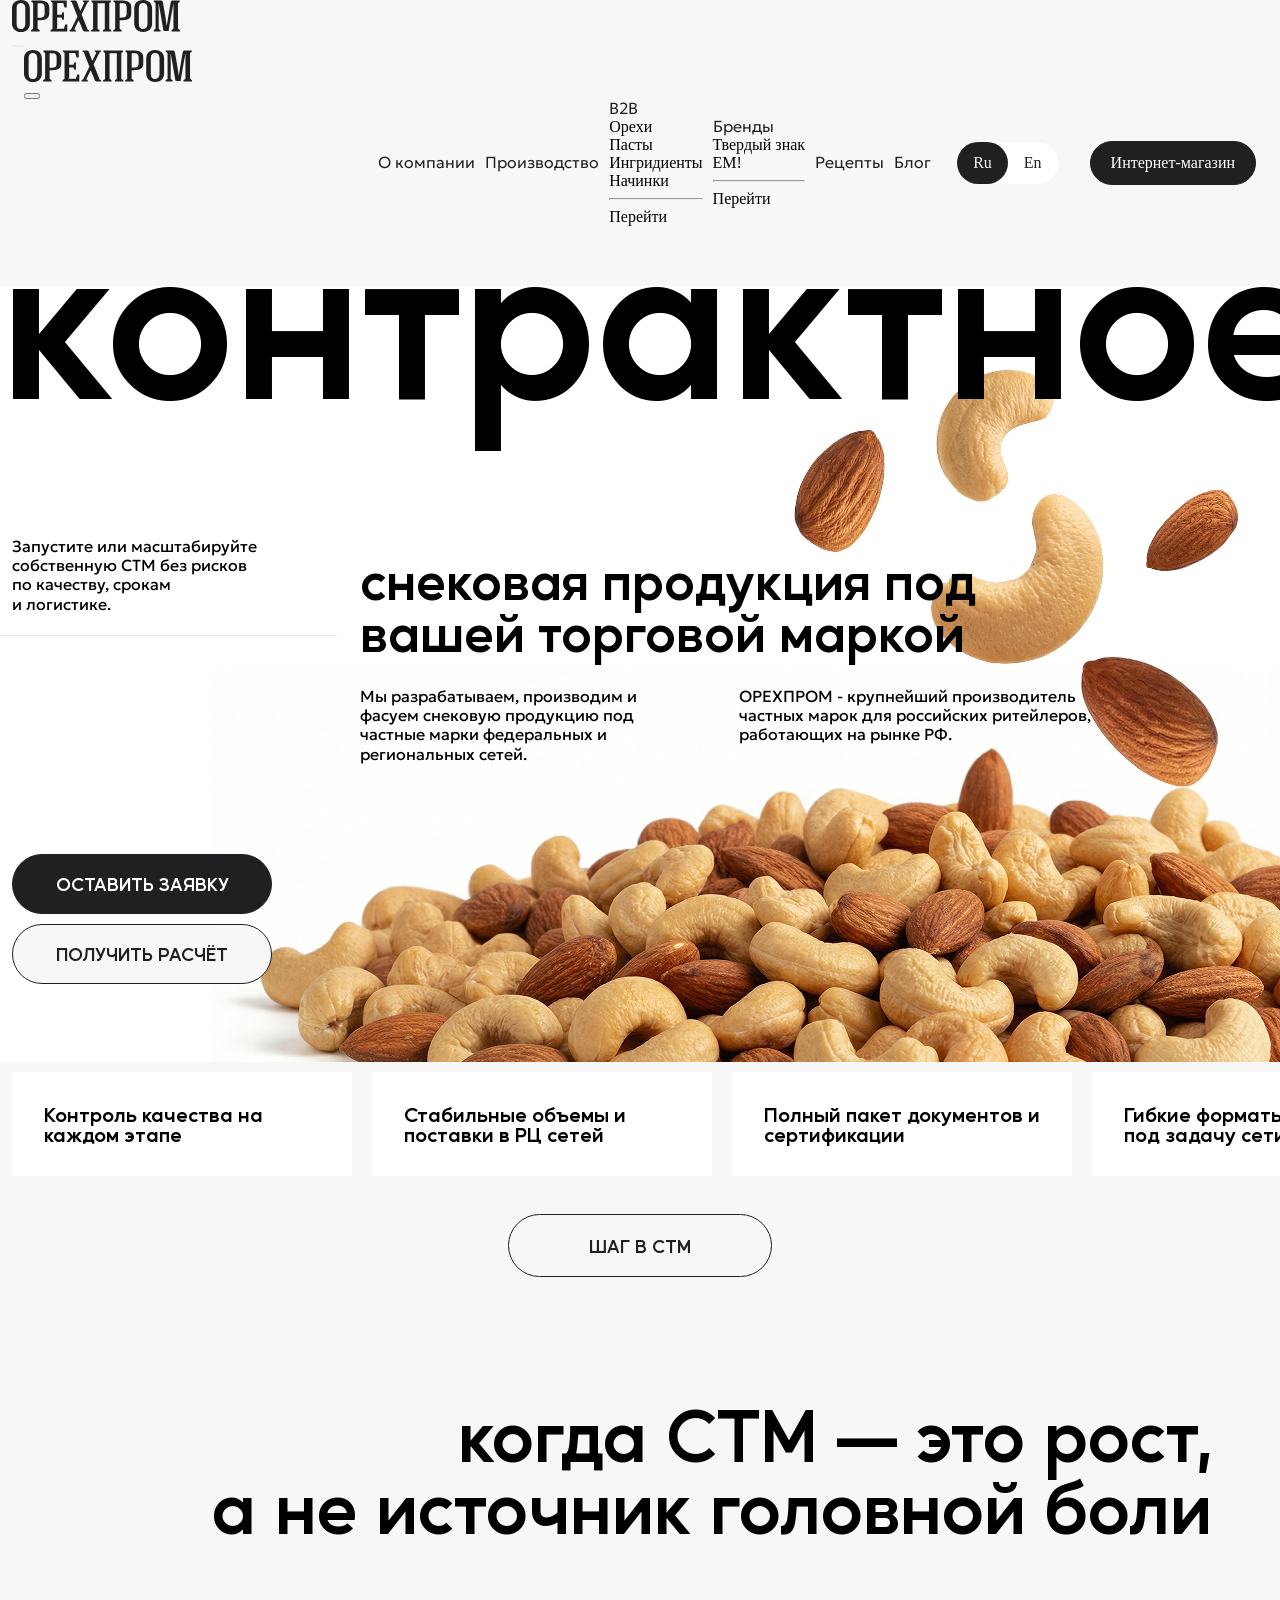
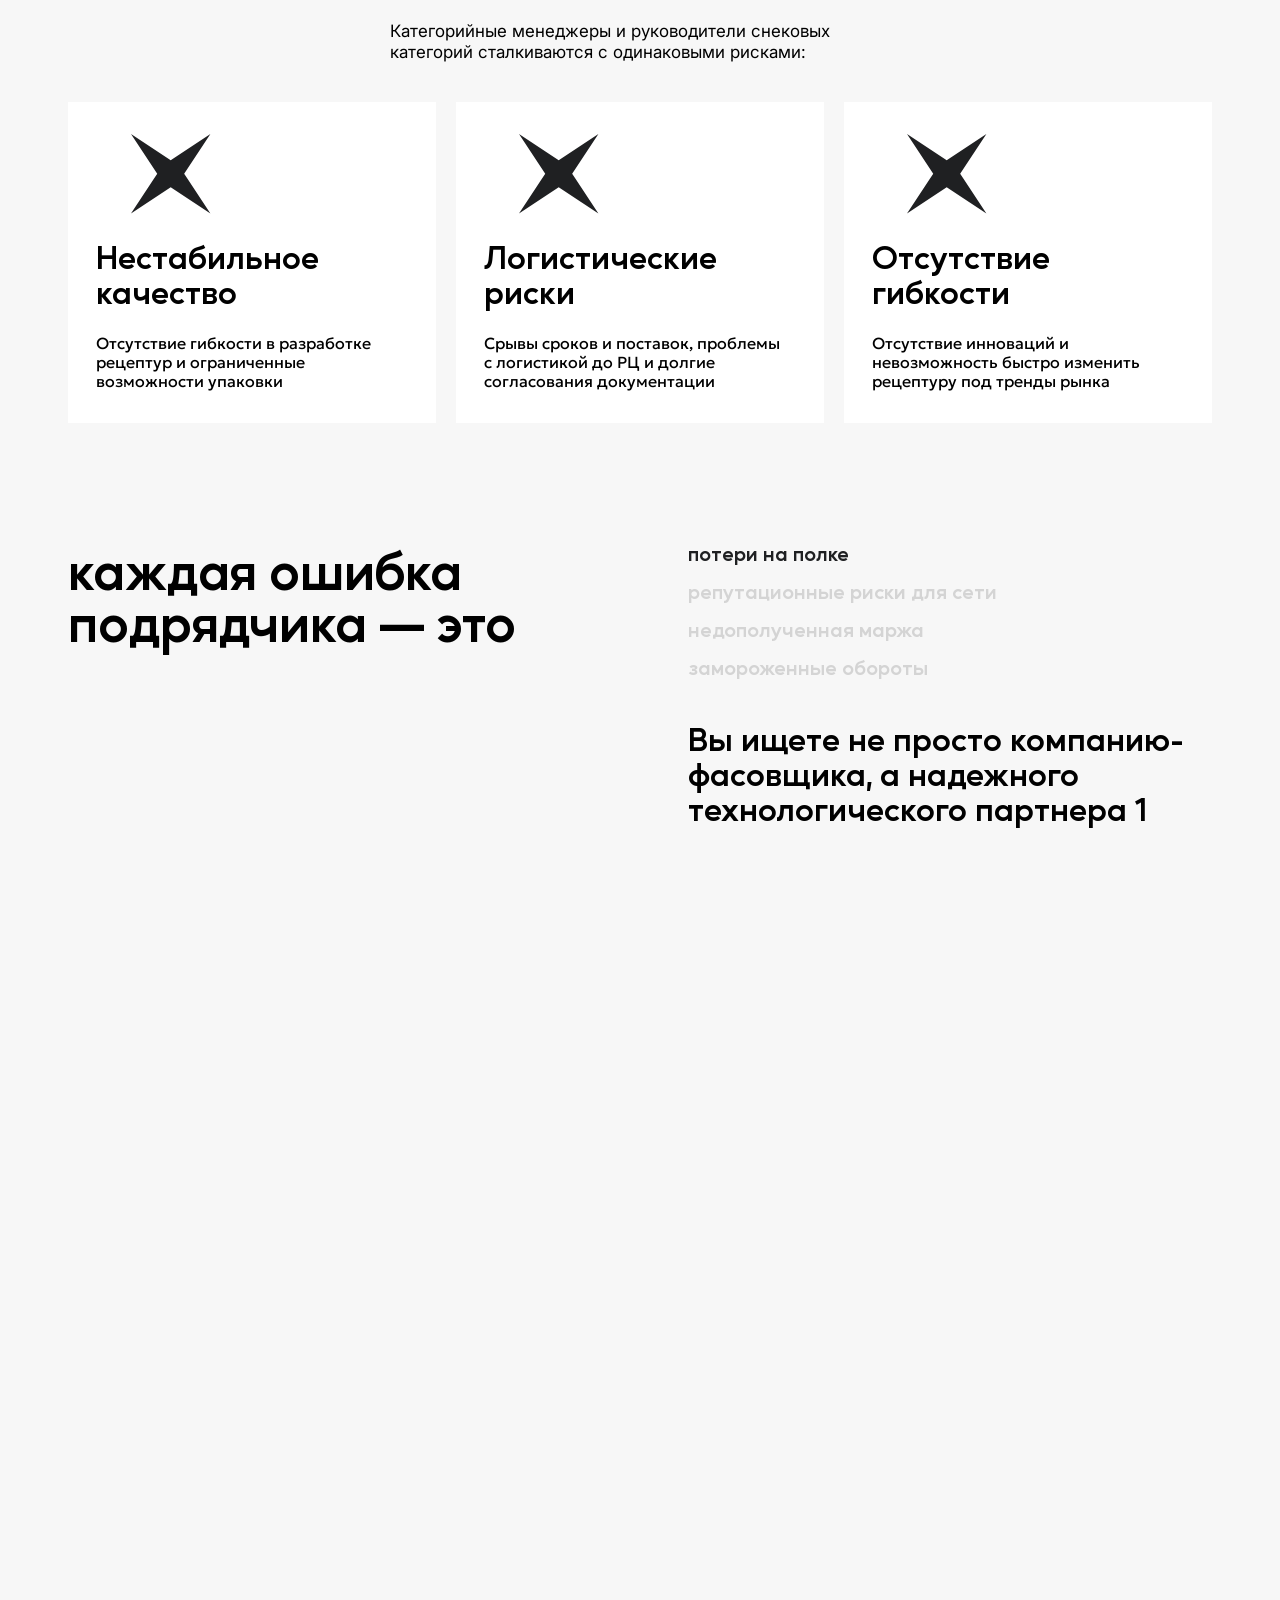
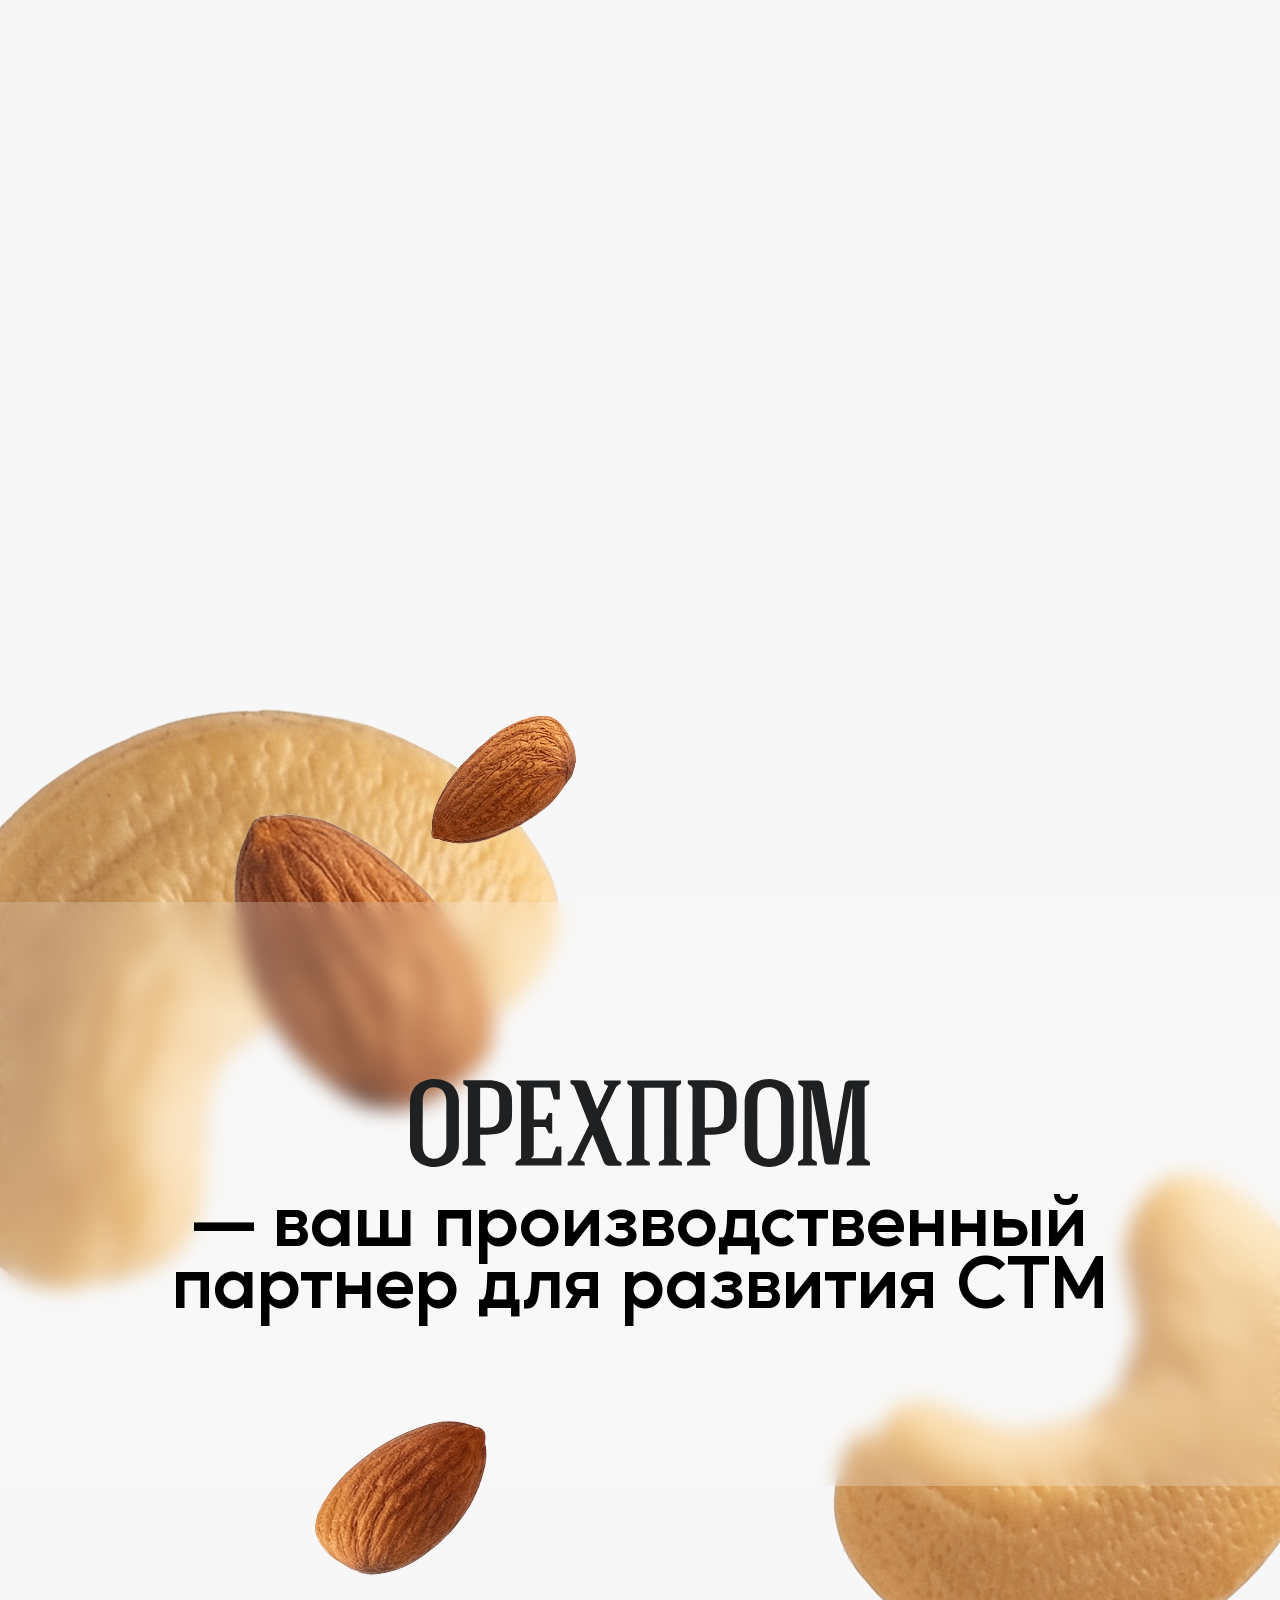
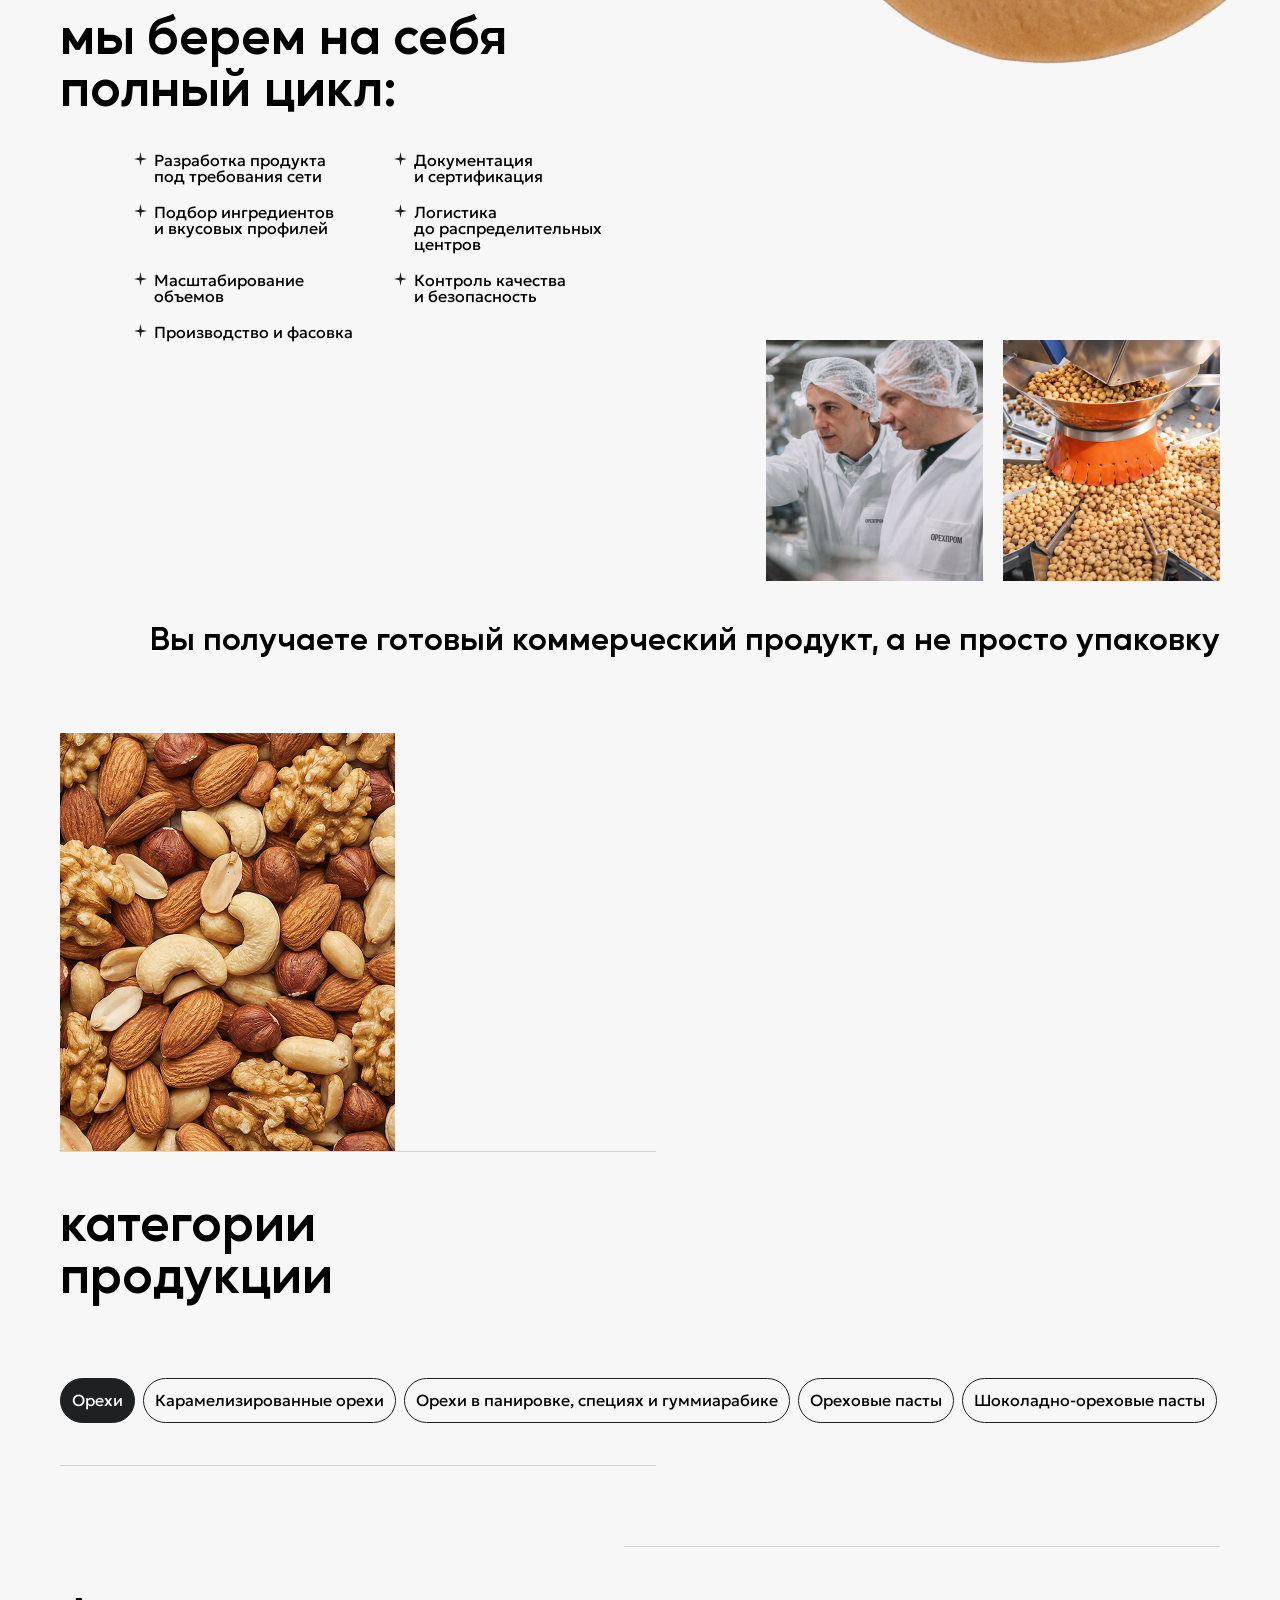
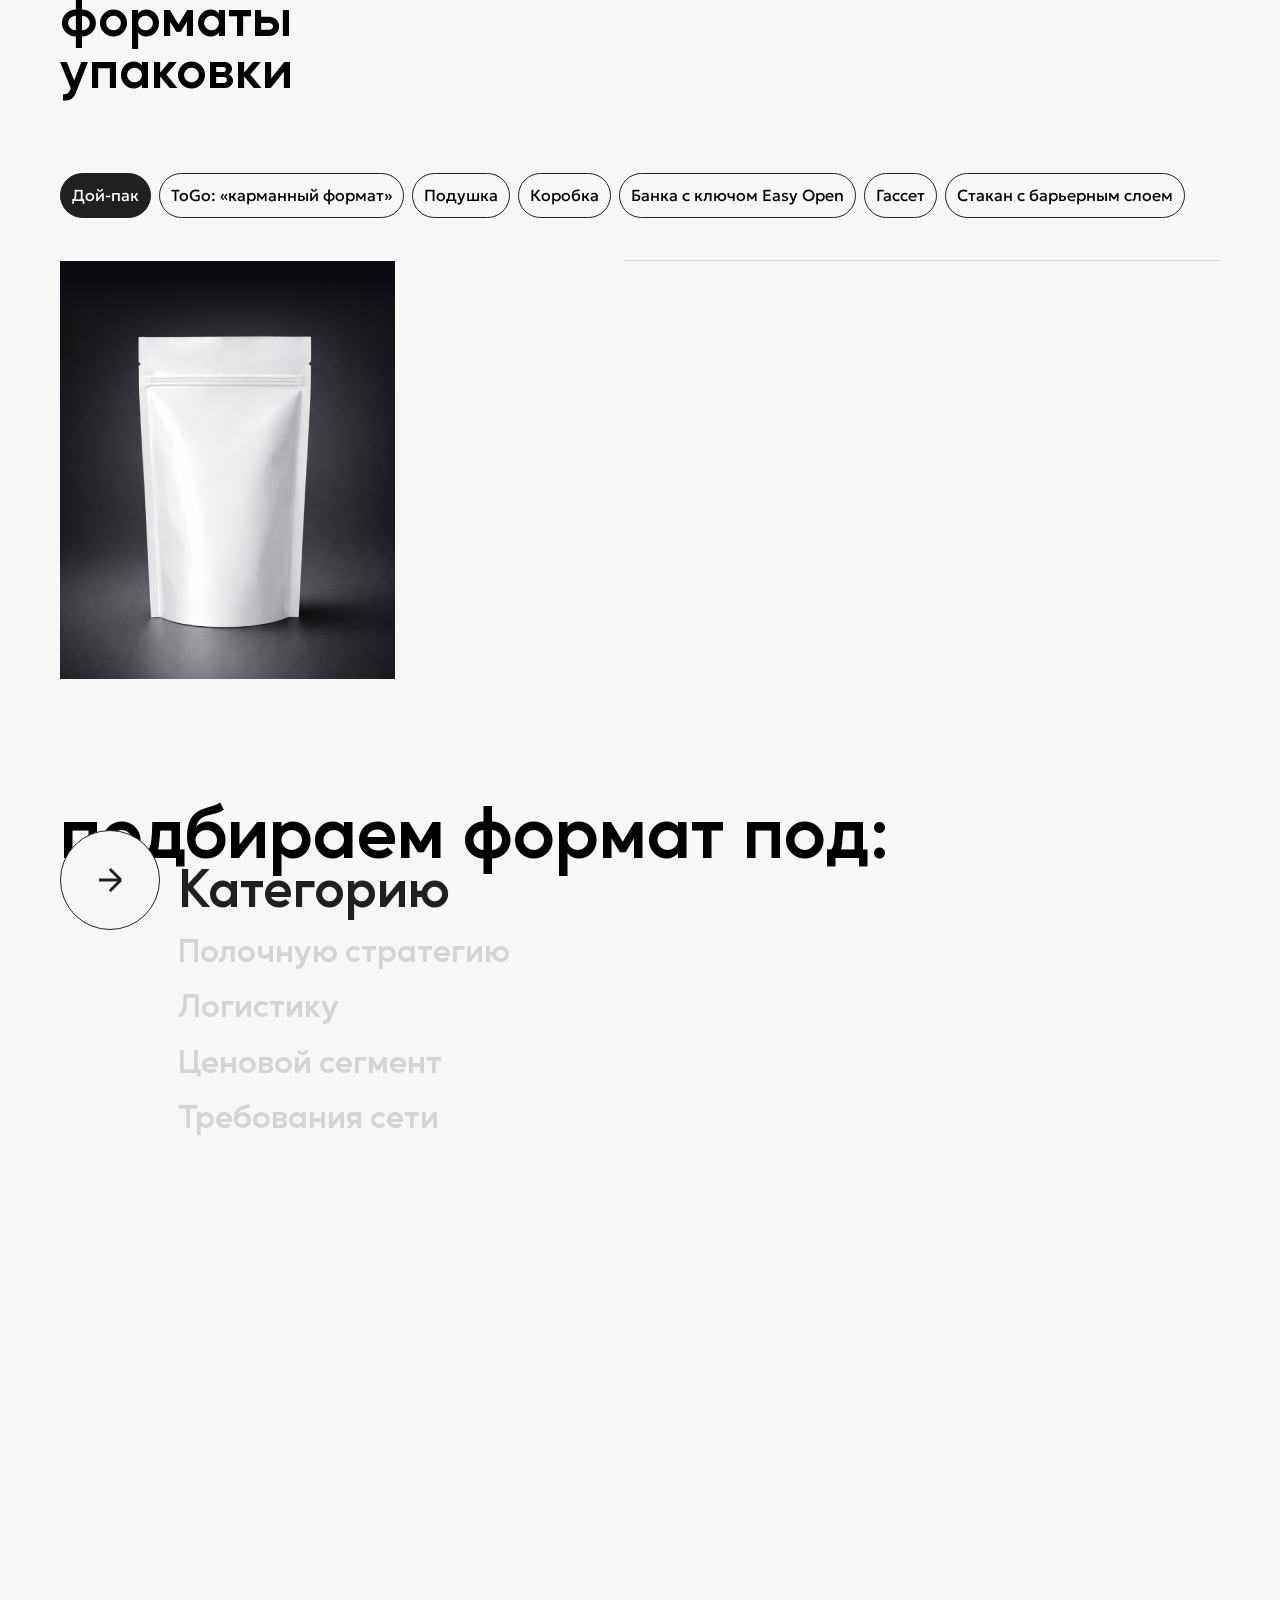
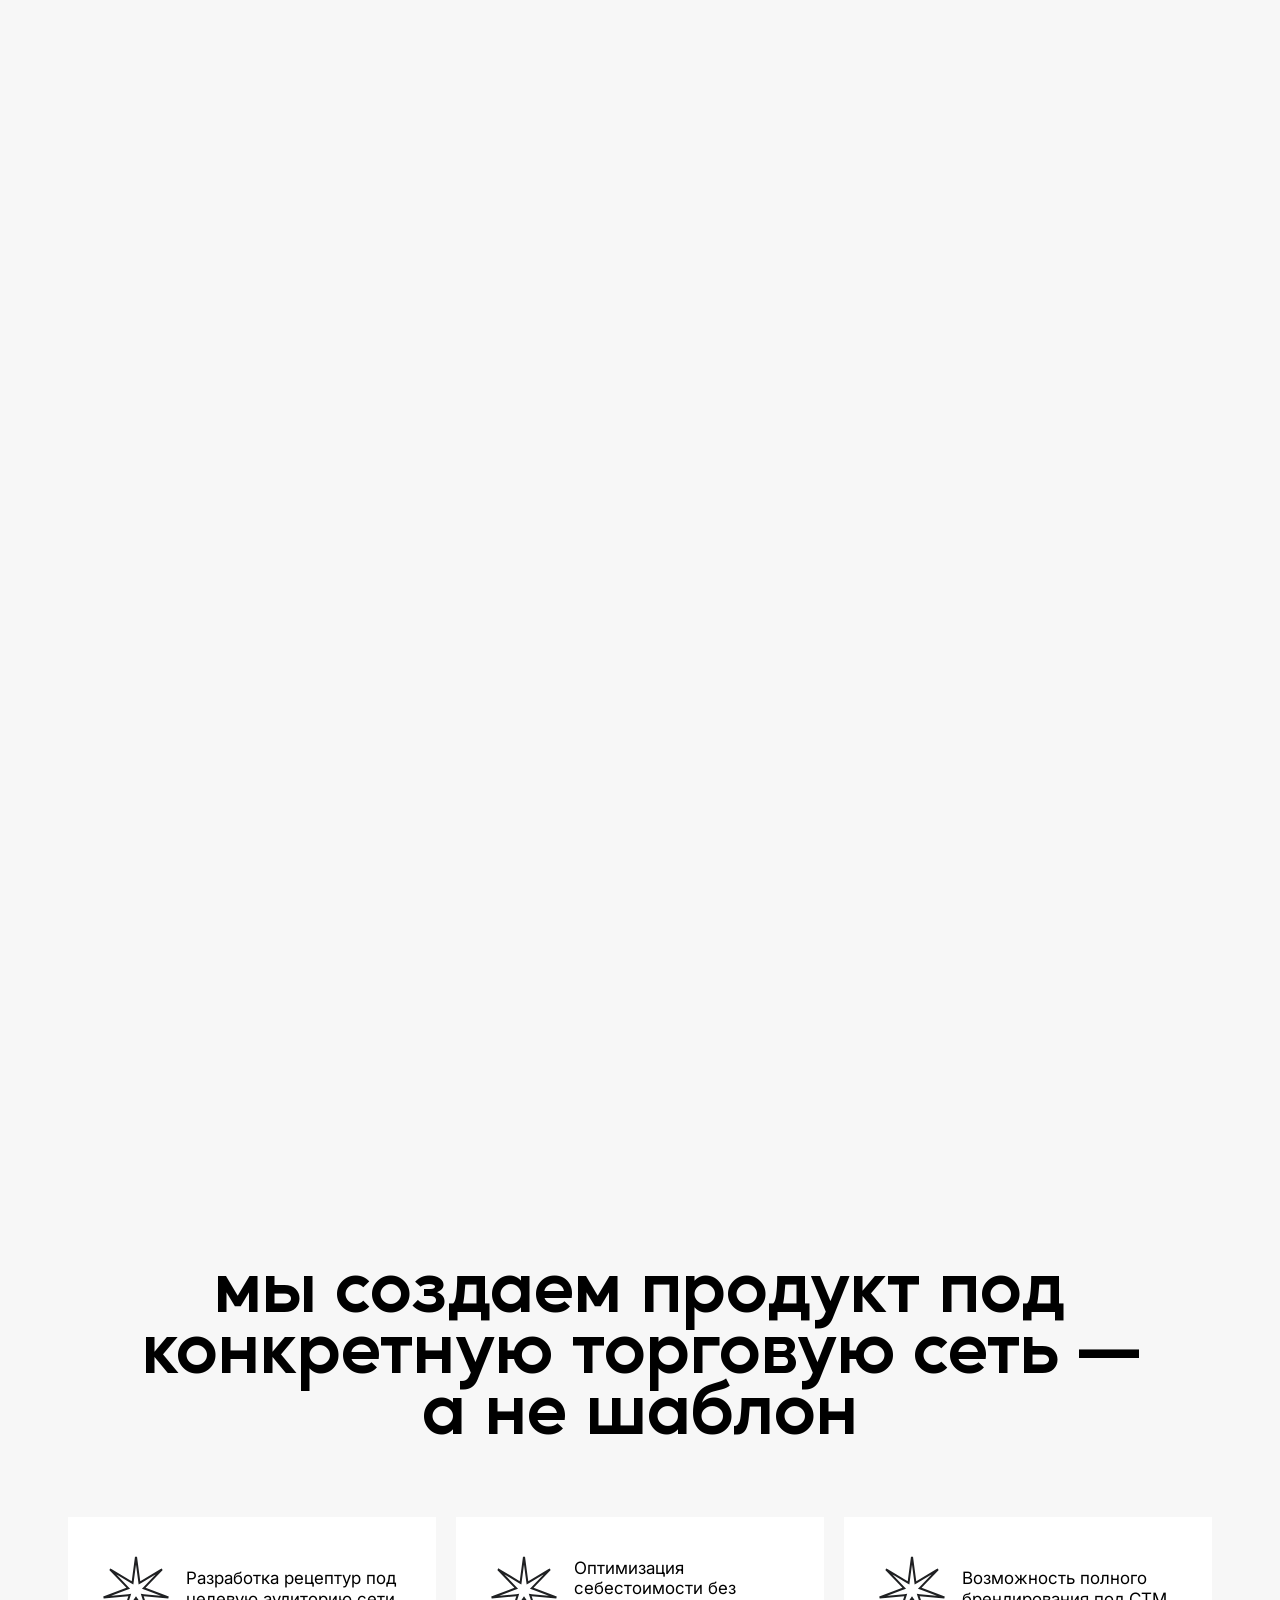
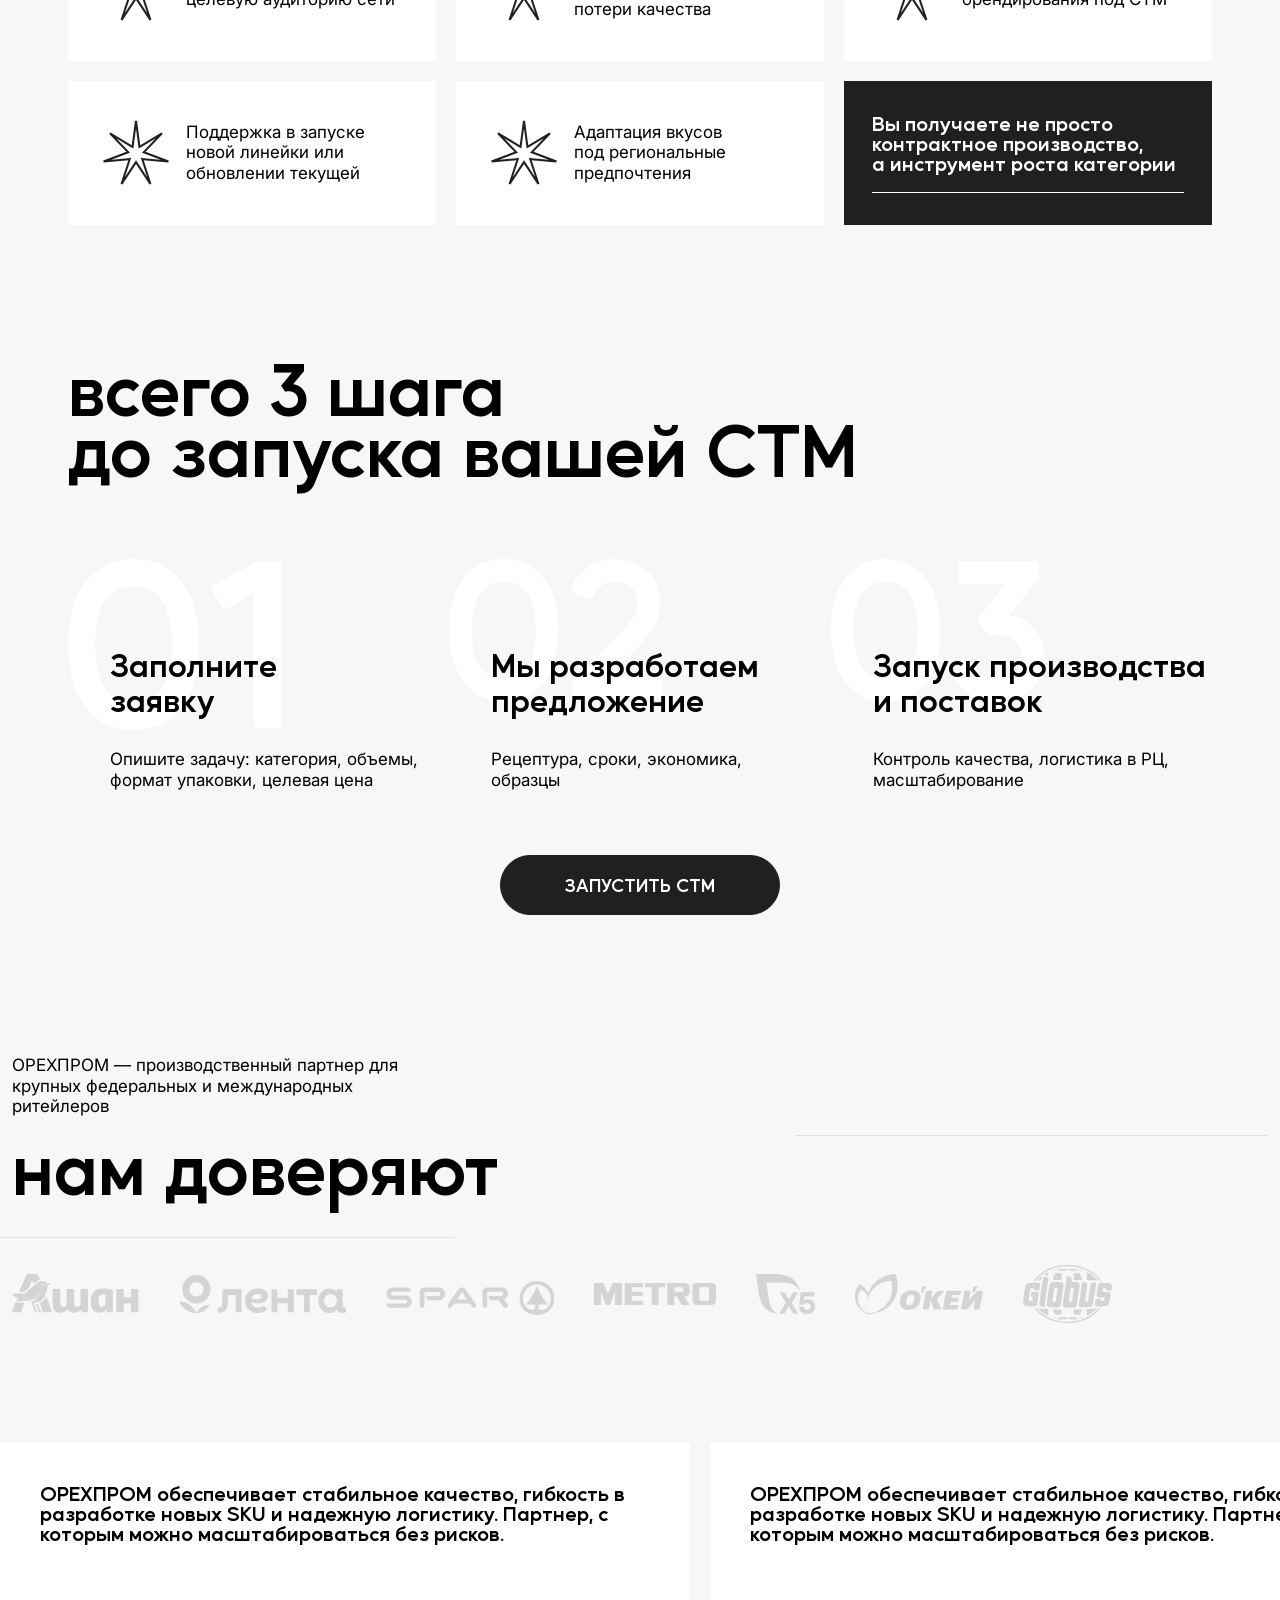
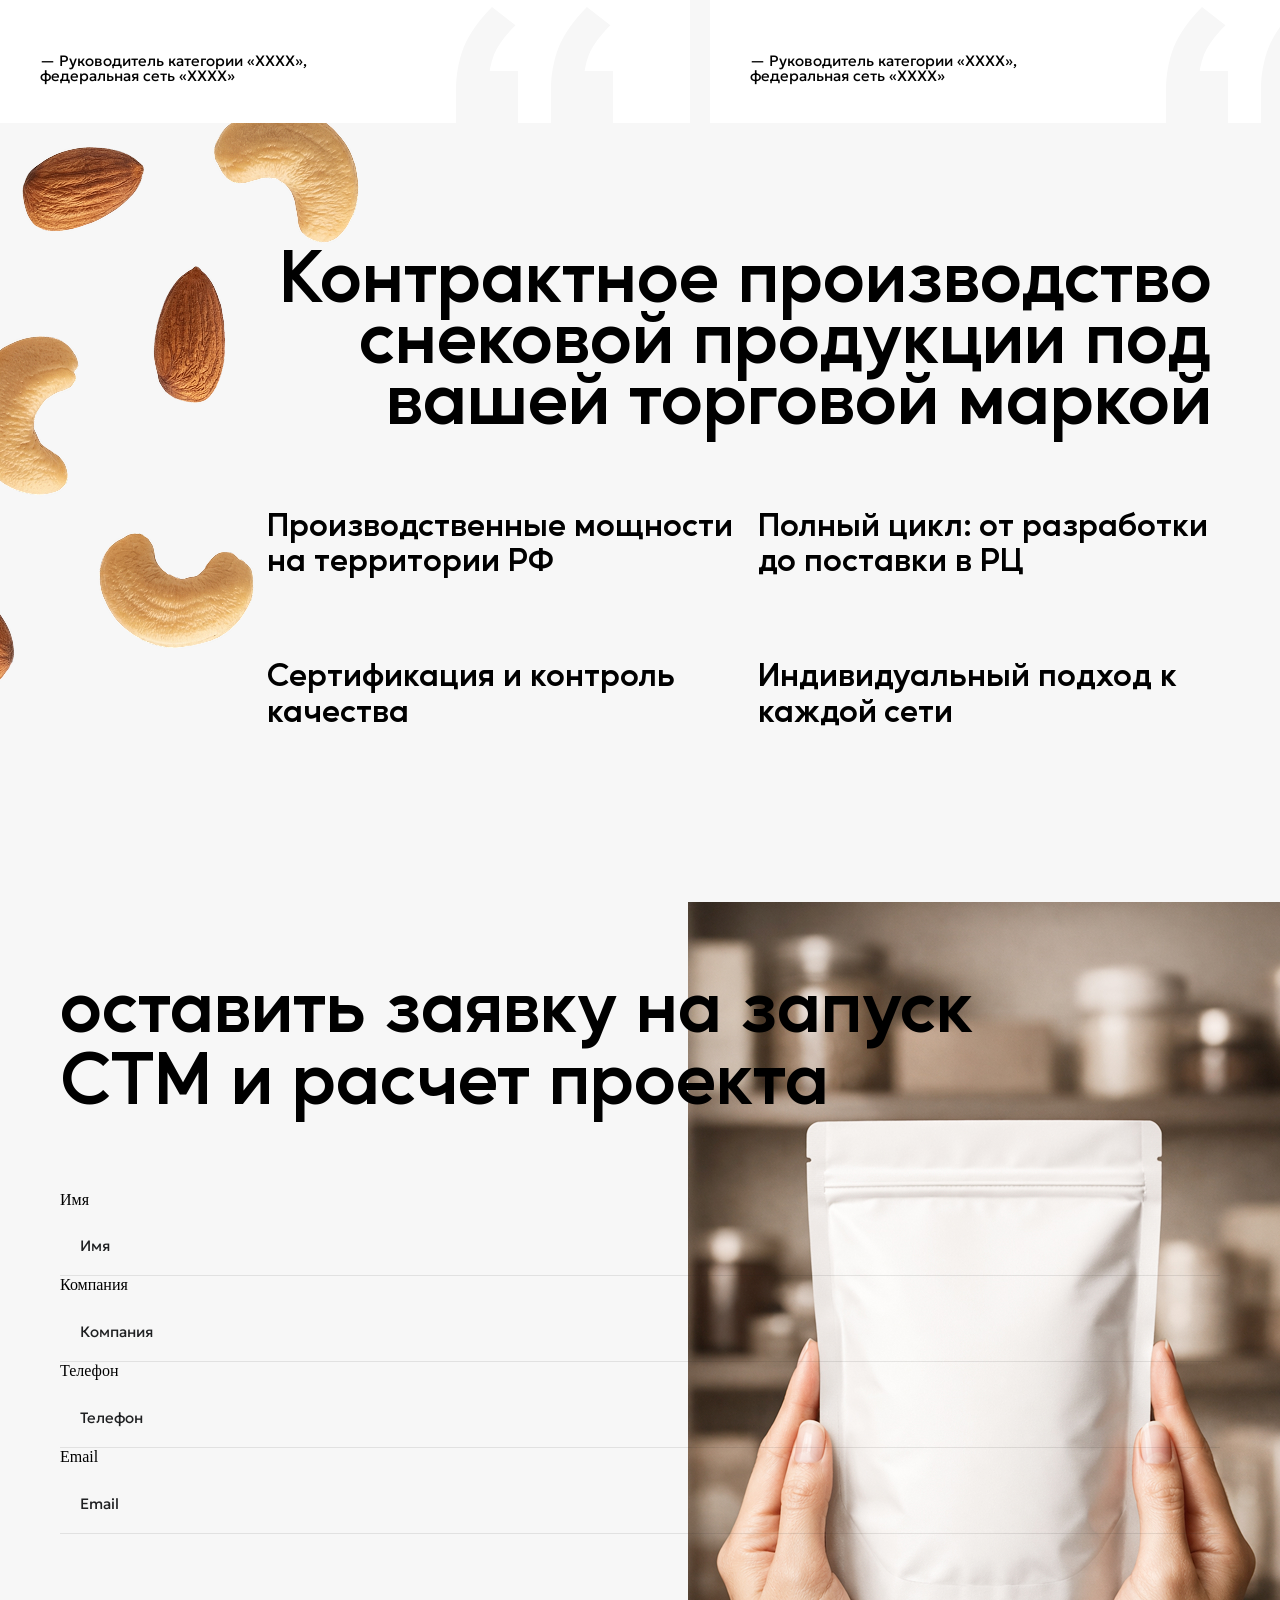
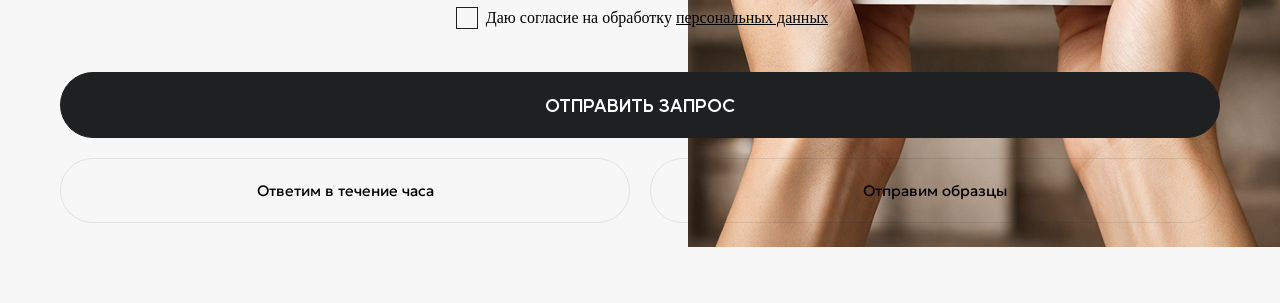
==== ctm.html @ 50a3894f "UPDATE | add ctm page" ====
<!DOCTYPE html>
<html lang="ru">

<head>
    <meta charset="UTF-8">
    <meta name="viewport" content="width=device-width, initial-scale=1.0">
    <link rel="stylesheet" href="css/bootstrap.min.css">
    <link rel="stylesheet" href="css/swiper.bundle.min.css">
    <link rel="stylesheet" href="css/index.css">
    <title>СТМ</title>
</head>

<body>
    <header class="header js-header ctm__header">
        <div class="container-fluid">
            <nav class="navbar navbar-expand-lg">

                <a class="navbar-brand" href="#">
                    <img src="img/logo.svg" alt="ОРЕХПРОМ">
                </a>

                <button class="navbar-toggler header__navbar-toggler" type="button" data-bs-toggle="offcanvas"
                    data-bs-target="#navbarOffcanvas" aria-controls="navbarOffcanvas" aria-expanded="false"
                    aria-label="Выпадающее меню">
                    <span class="navbar-toggler-icon"></span>
                </button>

                <div class="offcanvas offcanvas-end w-100 overflow-y-scroll overflow-y-lg-visible header__offcanvas"
                    id="navbarOffcanvas" aria-labelledby="offcanvasNavbarLabel">
                    <div class="container-fluid">
                        <div class="offcanvas-header">
                            <div class="offcanvas-title" id="offcanvasNavbarLabel"><img src="img/logo.svg"
                                    alt="ОРЕХПРОМ"></div>
                            <button type="button" class="btn-close" data-bs-dismiss="offcanvas"
                                aria-label="Закрыть"></button>
                        </div>

                        <div class="offcanvas-body d-flex flex-column flex-lg-row">
                            <ul class="order-2 order-lg-0 navbar-nav ms-lg-auto d-lg-flex align-items-lg-center">
                                <li class="nav-item">
                                    <a class="nav-link" aria-current="page" href="#">О&nbsp;компании</a>
                                </li>
                                <li class="nav-item">
                                    <a class="nav-link" href="#">Производство</a>
                                </li>
                                <li class="nav-item dropdown">
                                    <a class="nav-link dropdown-toggle" href="#" role="button" data-bs-toggle="dropdown"
                                        aria-expanded="false">
                                        B2B
                                    </a>
                                    <ul class="dropdown-menu">
                                        <li><a class="dropdown-item" href="#">Орехи</a></li>
                                        <li><a class="dropdown-item" href="#">Пасты</a></li>
                                        <li><a class="dropdown-item" href="#">Ингридиенты</a></li>
                                        <li><a class="dropdown-item" href="#">Начинки</a></li>
                                        <li>
                                            <hr class="dropdown-divider">
                                        </li>
                                        <li><a class="dropdown-item" href="#">Перейти</a></li>
                                    </ul>
                                </li>
                                <li class="nav-item dropdown">
                                    <a class="nav-link dropdown-toggle" href="#" role="button" data-bs-toggle="dropdown"
                                        aria-expanded="false">
                                        Бренды
                                    </a>
                                    <ul class="dropdown-menu">
                                        <li><a class="dropdown-item" href="#">Твердый знак</a></li>
                                        <li><a class="dropdown-item" href="#">ЕМ!</a></li>
                                        <li>
                                            <hr class="dropdown-divider">
                                        </li>
                                        <li><a class="dropdown-item" href="#">Перейти</a></li>
                                    </ul>
                                </li>
                                <li class="nav-item">
                                    <a class="nav-link" href="#">Рецепты</a>
                                </li>
                                <li class="nav-item">
                                    <a class="nav-link" href="#">Блог</a>
                                </li>
                            </ul>
                            <hr class="d-lg-none">
                            <div class="d-flex justify-content-between justify-content-lg-start align-items-center">
                                <div class="order-2 order-lg-0 lang-switcher mb-lg-0 me-lg-3">
                                    <a href="#" class="d-lg-none d-xl-inline lang-link active">Ru</a>
                                    <a href="#" class="lang-link">En</a>
                                </div>
                                <div class="header-divider d-none d-lg-block"></div>
                                <a href="#"
                                    class="button button--dark mt-2 mt-lg-0 ms-lg-3 text-center d-flex justify-content-center align-items-center">Интернет-магазин</a>
                            </div>
                            <hr class="d-lg-none">
                            <div class="order-3 d-flex flex-column mt-auto d-lg-none header__address">
                                <hr class="d-lg-none">
                                <div class="header__address-info">
                                    <address class="header__address-description">Краснодарский край, г. Краснодар, <br>
                                        ул. Красных
                                        партизан, д. 2/4 А</address>
                                    <br>
                                    <a class="header__phone" href="tel:+7 (800) 555 41 61">8 (800) 555 41 61</a>
                                </div>
                            </div>
                        </div>
                    </div>
                </div>
            </nav>
        </div>
    </header>

    <main>
        <section class="js-page-ctm-hero-section page-ctm-hero">
            <img src="img/ctm/hero/hero-ctm-desktop-1.png" alt=""
                class="d-none d-lg-block page-ctm-hero__decoration page-ctm-hero__decoration--desktop-1">
            <img src="img/ctm/hero/hero-ctm-desktop-2.png" alt=""
                class="d-none d-lg-block page-ctm-hero__decoration page-ctm-hero__decoration--desktop-2">
            <img src="img/ctm/hero/hero-ctm-desktop-3.png" alt=""
                class="d-none d-lg-block page-ctm-hero__decoration page-ctm-hero__decoration--desktop-3">
            <img src="img/ctm/hero/hero-ctm-desktop-4.png" alt=""
                class="d-none d-lg-block page-ctm-hero__decoration page-ctm-hero__decoration--desktop-4">
            <img src="img/ctm/hero/hero-ctm-desktop-5.png" alt=""
                class="d-none d-lg-block page-ctm-hero__decoration page-ctm-hero__decoration--desktop-5">

            <img src="img/ctm/hero/hero-ctm-mobile-1.png" alt=""
                class="d-lg-none page-ctm-hero__decoration page-ctm-hero__decoration--mobile-1">
            <img src="img/ctm/hero/hero-ctm-mobile-2.png" alt=""
                class="d-lg-none page-ctm-hero__decoration page-ctm-hero__decoration--mobile-2">
            <img src="img/ctm/hero/hero-ctm-mobile-3.png" alt=""
                class="d-lg-none page-ctm-hero__decoration page-ctm-hero__decoration--mobile-3">

            <div class="w-100">
                <div class="swiper js-hero-ticker page-ctm-hero__ticker">
                    <div class="swiper-wrapper page-ctm-hero__ticker-wrapper">
                        <div class="swiper-slide page-ctm-hero__ticker-slide">
                            <p>
                                Контрактное производство
                            </p>
                        </div>
                        <div class="swiper-slide page-ctm-hero__ticker-slide">
                            <p>
                                Контрактное производство
                            </p>
                        </div>
                    </div>
                </div>
            </div>
            <div class="container-fluid">
                <div class="page-ctm-hero__inner">
                    <div class="d-none d-lg-block page-ctm-hero__secondary-text-block">
                        Запустите или масштабируйте собственную СТМ без рисков по качеству, срокам и логистике.
                    </div>
                    <div class="page-ctm-hero__primary-text-block">
                        <div class="page-ctm-hero__title">
                            снековая продукция под вашей торговой маркой
                        </div>
                        <div class="d-flex page-ctm-hero__description">
                            <div class="page-ctm-hero__description-1">
                                Мы разрабатываем, производим и фасуем снековую продукцию под частные марки федеральных и
                                региональных сетей.
                            </div>
                            <div class="page-ctm-hero__description-2">
                                ОРЕХПРОМ - крупнейший производитель частных марок для российских ритейлеров, работающих
                                на рынке РФ.
                            </div>
                        </div>
                    </div>
                </div>
                <div class="d-flex flex-column page-ctm-hero__footer">
                    <button class="button button--dark page-ctm-hero__button">Оставить заявку</button>
                    <button class="button page-ctm-hero__button page-ctm-hero__button--light">получить расчёт</button>
                </div>
            </div>
        </section>

        <section class="overflow-hidden js-page-ctm-subhero-section page-ctm-subhero">
            <div class="container-fluid">
                <div class="js-page-ctm-subhero__slider">
                    <div class="swiper-wrapper">
                        <div class="swiper-slide page-ctm-subhero__swiper-slide">
                            <p class="page-ctm-subhero__swiper-text">Контроль качества на каждом этапе</p>
                        </div>
                        <div class="swiper-slide page-ctm-subhero__swiper-slide">
                            <p class="page-ctm-subhero__swiper-text">Стабильные объемы и поставки в РЦ сетей</p>
                        </div>
                        <div class="swiper-slide page-ctm-subhero__swiper-slide">
                            <p class="page-ctm-subhero__swiper-text">Полный пакет документов и сертификации</p>
                        </div>
                        <div class="swiper-slide page-ctm-subhero__swiper-slide">
                            <p class="page-ctm-subhero__swiper-text">Гибкие форматы упаковки под задачу сети</p>
                        </div>
                    </div>
                </div>
                <div class="d-none d-lg-flex justify-content-center">
                    <button class="button button--light page-ctm-subhero__button">Шаг в СТМ</button>
                </div>
            </div>
        </section>

        <section class="d-lg-none page-ctm-subhero-mobile">
            <div class="container">
                <h2 class="page-ctm-subhero-mobile__title">
                    СТМ, которая растет в продажах
                </h2>
                <p class="page-ctm-subhero-mobile__text">
                    Разработка и производство под задачи вашей сети
                </p>
                <button class="button button--dark page-ctm-subhero-mobile__button">Запустить СТМ</button>
            </div>
        </section>

        <div class="js-scroll-trigger-1">
            <section class="page-ctm-promo">
                <div class="container">
                    <h2 class="page-ctm-promo__title">когда СТМ — это рост, а не источник головной боли</h2>
                    <div class="page-ctm-promo__text">
                        Категорийные менеджеры и руководители снековых категорий сталкиваются с одинаковыми рисками:
                    </div>
                    <ul class="d-flex flex-column flex-lg-row page-ctm-promo__list">
                        <li class="page-ctm-promo__item">
                            <div class="d-flex flex-md-column page-ctm-promo__item-header">
                                <img src="img/ctm/big-star.svg" alt="" class="page-ctm-promo__item-icon">
                                <h3 class="page-ctm-promo__item-title">Нестабильное
                                    качество</h3>
                            </div>
                            <div class="page-ctm-promo__item-body">
                                Отсутствие гибкости в разработке рецептур и ограниченные возможности упаковки
                            </div>
                        </li>
                        <li class="page-ctm-promo__item">
                            <div class="d-flex flex-md-column page-ctm-promo__item-header">
                                <img src="img/ctm/big-star.svg" alt="" class="page-ctm-promo__item-icon">
                                <h3 class="page-ctm-promo__item-title">Логистические риски</h3>
                            </div>
                            <div class="page-ctm-promo__item-body">
                                Срывы сроков и поставок, проблемы с логистикой до РЦ и долгие согласования
                                документации
                            </div>
                        </li>
                        <li class="page-ctm-promo__item">
                            <div class="d-flex flex-md-column page-ctm-promo__item-header">
                                <img src="img/ctm/big-star.svg" alt="" class="page-ctm-promo__item-icon">
                                <h3 class="page-ctm-promo__item-title">Отсутствие гибкости</h3>
                            </div>
                            <div class="page-ctm-promo__item-body">
                                Отсутствие инноваций и невозможность быстро изменить рецептуру под тренды рынка
                            </div>
                        </li>
                    </ul>
                </div>
            </section>

            <section class="js-page-ctm-mistakes-section page-ctm-mistakes">
                <div class="container">
                    <div class="page-ctm-mistakes__inner">
                        <h2 class="page-ctm-mistakes__title">
                            каждая ошибка подрядчика — это
                        </h2>
                        <div class="page-ctm-mistakes__body">
                            <ul class="page-ctm-mistakes__list">
                                <li class="page-ctm-mistakes__item active" data-item="0">потери на полке</li>
                                <li class="page-ctm-mistakes__item" data-item="1">репутационные риски для сети</li>
                                <li class="page-ctm-mistakes__item" data-item="2">недополученная маржа</li>
                                <li class="page-ctm-mistakes__item" data-item="3">замороженные обороты</li>
                            </ul>
                            <div class="page-ctm-mistakes__description-block">
                                <p class="page-ctm-mistakes__description-text active" data-text="0">
                                    Вы ищете не просто компанию-фасовщика, а надежного
                                    технологического партнера 1
                                </p>
                                <p class="page-ctm-mistakes__description-text" data-text="1">
                                    Отсутствие инноваций и невозможность быстро изменить рецептуру под тренды рынка
                                </p>
                                <p class="page-ctm-mistakes__description-text" data-text="2">
                                    Вы ищете не просто компанию-фасовщика, а надежного
                                    технологического партнера 3
                                </p>
                                <p class="page-ctm-mistakes__description-text" data-text="3">
                                    Отсутствие гибкости в разработке рецептур и ограниченные возможности упаковки
                                </p>
                            </div>
                        </div>
                    </div>
                </div>
            </section>
        </div>

        <section class="page-ctm-slogan">
            <img src="img/ctm/slogan/slogan-1.png" alt=""
                class="page-ctm-slogan__decoration page-ctm-slogan__decoration--1">
            <img src="img/ctm/slogan/slogan-2.png" alt=""
                class="page-ctm-slogan__decoration page-ctm-slogan__decoration--2">
            <img src="img/ctm/slogan/slogan-3.png" alt=""
                class="page-ctm-slogan__decoration page-ctm-slogan__decoration--3">
            <img src="img/ctm/slogan/slogan-4.png" alt=""
                class="page-ctm-slogan__decoration page-ctm-slogan__decoration--4">
            <img src="img/ctm/slogan/slogan-5.png" alt=""
                class="page-ctm-slogan__decoration page-ctm-slogan__decoration--5">
            <div class="container">
                <div class="page-ctm-slogan__inner">
                    <svg class="page-ctm-slogan__logo" width="460" height="88" viewBox="0 0 460 88" fill="none"
                        xmlns="http://www.w3.org/2000/svg">
                        <path
                            d="M428.458 85.4012C424.858 85.4012 421.379 85.4735 417.908 85.3772C415.653 85.3129 414.615 84.2768 414.236 82.0519C412.094 69.4254 410 56.7909 407.794 44.1725C405.917 33.4175 403.928 22.6786 401.979 11.9397C401.947 11.7791 401.931 11.6104 401.867 11.4738C401.762 11.273 401.617 11.0963 401.488 10.9116C401.383 11.1285 401.174 11.3534 401.182 11.5622C401.279 14.7349 401.408 17.9075 401.52 21.0722C401.601 23.3774 401.738 25.6826 401.746 27.9878C401.762 44.8472 401.762 61.7066 401.738 78.574C401.738 79.4575 402.003 79.9715 402.768 80.3892C403.976 81.0478 405.144 81.7948 406.288 82.5739C406.57 82.7667 406.811 83.2005 406.835 83.5378C406.908 84.5257 406.859 85.5137 406.859 86.582H387.983C387.983 85.4494 387.959 84.3089 388.007 83.1683C388.015 82.9595 388.321 82.7185 388.547 82.5739C389.682 81.843 390.81 81.088 391.993 80.4535C392.863 79.9876 393.161 79.4254 393.153 78.4214C393.121 56.301 393.129 34.1886 393.129 12.0682C393.129 11.008 393.097 9.94774 393.145 8.89554C393.169 8.30117 392.944 7.96382 392.452 7.6586C391.277 6.93571 390.141 6.14053 388.957 5.43371C388.434 5.11242 388.216 4.75098 388.225 4.12448C388.225 1.5783 388.208 1.5783 390.802 1.5783C396.052 1.5783 401.295 1.53814 406.545 1.61043C410.902 1.67469 412.642 3.12046 413.374 7.36944C415.855 21.7228 418.351 36.0761 420.679 50.4536C421.734 56.9917 422.41 63.5941 423.264 70.1724C423.296 70.4053 423.36 70.6383 423.634 70.8792C423.9 69.3933 424.166 67.9073 424.423 66.4214C426.735 52.7829 429.046 39.1444 431.357 25.5059C432.396 19.3533 433.443 13.1927 434.482 7.04013C434.498 6.94374 434.498 6.84736 434.522 6.75097C435.271 2.93573 436.608 1.64256 440.393 1.59437C446.537 1.51405 452.69 1.5783 458.842 1.5783C458.995 1.5783 459.148 1.62649 459.398 1.65862C459.398 2.63854 459.43 3.59436 459.374 4.54214C459.358 4.79917 459.1 5.10439 458.866 5.26503C457.707 6.07627 456.539 6.87948 455.331 7.6104C454.711 7.98791 454.598 8.45377 454.598 9.12044C454.614 20.7268 454.614 32.3252 454.614 43.9315C454.614 55.4415 454.622 66.9435 454.598 78.4535C454.598 79.2246 454.84 79.6744 455.476 80.084C456.837 80.9434 458.15 81.8671 459.47 82.7828C459.688 82.9354 459.962 83.1844 459.97 83.4013C460.018 84.4454 459.994 85.4976 459.994 86.59H436.737C436.737 85.5137 436.696 84.4615 436.761 83.4173C436.777 83.1764 437.099 82.8952 437.341 82.7266C438.653 81.8029 439.966 80.8631 441.335 80.0278C441.995 79.6262 442.1 79.1282 442.1 78.4374C442.084 60.1644 442.068 41.8914 442.1 23.6264C442.108 19.4256 442.317 15.2329 442.43 11.0321C442.438 10.7269 442.43 10.4216 442.43 10.1164C442.333 10.0923 442.245 10.0602 442.148 10.0361C442.035 10.269 441.866 10.4939 441.818 10.7349C440.586 17.5702 439.37 24.4135 438.146 31.2569C436.116 42.6384 434.087 54.0118 432.066 65.3933C430.938 71.6985 429.819 78.0037 428.691 84.3089C428.627 84.6543 428.555 84.9916 428.474 85.3852L428.458 85.4012Z"
                            fill="#1F2022" />
                        <path
                            d="M234.321 8.63851V9.77907C234.321 32.8954 234.322 56.0038 234.305 79.1201C234.305 79.9314 234.515 80.3892 235.272 80.7426C236.609 81.3691 237.905 82.084 239.186 82.831C239.475 82.9996 239.749 83.4253 239.773 83.7627C239.854 84.6784 239.798 85.6101 239.798 86.598H216.556C216.556 85.5298 216.524 84.4856 216.58 83.4414C216.597 83.2165 216.927 82.9514 217.176 82.8149C218.586 82.0358 220.019 81.3209 221.412 80.5177C221.694 80.3491 221.831 79.9073 222 79.5699C222.065 79.4414 222.008 79.2567 222.008 79.096C222.008 55.7548 222.008 32.4215 222.024 9.08028C222.024 8.2851 221.831 7.78711 221.13 7.36944C220.051 6.72687 219.061 5.95579 218.006 5.2811C217.507 4.96785 217.329 4.59837 217.362 4.02006C217.41 3.16866 217.378 2.30119 217.378 1.38553H271.052C271.052 2.46183 271.084 3.51404 271.028 4.55821C271.02 4.77507 270.754 5.04013 270.536 5.18471C269.385 5.99595 268.177 6.75097 267.057 7.60237C266.735 7.84334 266.461 8.34936 266.445 8.74293C266.381 10.6947 266.413 12.6546 266.413 14.6064C266.413 36.0842 266.413 57.562 266.397 79.0398C266.397 79.8832 266.598 80.3731 267.404 80.7426C268.749 81.3611 270.037 82.092 271.318 82.8229C271.583 82.9755 271.889 83.2968 271.913 83.5619C271.986 84.5418 271.938 85.5378 271.938 86.582H248.793C248.793 85.5057 248.761 84.4615 248.825 83.4173C248.841 83.1924 249.179 82.9193 249.421 82.7828C250.677 82.0679 251.934 81.345 253.238 80.7185C253.955 80.3731 254.156 79.9153 254.148 79.1523C254.124 62.4214 254.132 45.6825 254.132 28.9517V9.81923C254.132 9.44172 254.132 9.07225 254.132 8.63851H234.321Z"
                            fill="#1F2022" />
                        <path
                            d="M383.618 44.036C383.618 51.0239 383.618 58.0118 383.618 64.9997C383.618 67.8993 383.24 70.7507 382.257 73.4977C380.397 78.7266 377.015 82.7346 371.965 85.0478C363.526 88.9113 354.901 89.0398 346.485 85.096C339.189 81.6743 335.581 75.5218 334.816 67.6423C334.671 66.1804 334.671 64.6945 334.671 63.2246C334.663 49.8592 334.671 36.4858 334.671 23.1204C334.671 19.6264 335.203 16.2208 336.636 13.008C338.859 7.99595 342.531 4.35741 347.613 2.33332C355.497 -0.815262 363.493 -0.831327 371.265 2.61444C378.859 5.97989 382.676 12.1726 383.473 20.2931C383.618 21.7871 383.618 23.3051 383.618 24.8071C383.634 31.2167 383.618 37.6263 383.618 44.044V44.036ZM347.339 43.9235C347.339 50.9436 347.315 57.9636 347.355 64.9837C347.363 66.6784 347.492 68.3812 347.75 70.0519C348.66 75.8912 351.889 79.0238 357.574 79.6985C363.107 80.3571 367.705 77.6342 369.767 72.4776C370.717 70.0921 371.071 67.5941 371.079 65.0479C371.088 51.0078 371.104 36.9757 371.063 22.9356C371.063 21.281 370.862 19.6023 370.524 17.9798C369.332 12.253 365.772 8.79112 360.288 8.3092C353.983 7.75498 349.344 10.3413 347.935 17.0561C347.572 18.7991 347.379 20.6063 347.363 22.3895C347.299 29.5702 347.339 36.7508 347.339 43.9235Z"
                            fill="#1F2022" />
                        <path
                            d="M48.8985 43.9797C48.8985 51.0319 48.8905 58.0841 48.8985 65.1363C48.8985 68.3089 48.4314 71.3933 47.2476 74.3491C45.1135 79.6422 41.385 83.4735 36.1021 85.6021C28.4356 88.7024 20.616 88.8149 12.9736 85.6502C5.25063 82.4535 1.1516 76.3732 0.185222 68.1724C0.0322125 66.9033 0.00805311 65.6182 0.00805311 64.3331C0 50.4857 0 36.6384 0 22.7911C0 19.522 0.531506 16.3413 1.81195 13.3212C4.17151 7.75498 8.2786 3.93171 13.9399 1.91565C21.2441 -0.686749 28.6288 -0.662653 35.8203 2.26906C43.4143 5.36945 47.5778 11.2329 48.665 19.281C48.8421 20.6063 48.8824 21.9638 48.8905 23.3051C48.9146 30.1967 48.8985 37.0882 48.8985 43.9797ZM12.7239 43.9637C12.7239 43.9637 12.6837 43.9637 12.6675 43.9637C12.6675 50.8231 12.6514 57.6825 12.6756 64.5419C12.6756 66.1082 12.7561 67.6824 12.9333 69.2407C13.642 75.4977 16.9599 78.9675 22.8467 79.6824C28.3631 80.3571 32.897 77.7226 35.023 72.5981C36.0457 70.1322 36.3679 67.5459 36.3679 64.8953C36.3598 50.9516 36.3759 37.0159 36.3437 23.0722C36.3437 21.4497 36.1988 19.7951 35.8927 18.2047C34.6203 11.6586 30.0945 7.99594 23.7245 8.22084C18.2403 8.41361 14.7936 11.0883 13.4165 16.3493C13.046 17.763 12.7642 19.2489 12.7561 20.7027C12.6917 28.4617 12.7239 36.2127 12.7239 43.9717V43.9637Z"
                            fill="#1F2022" />
                        <path
                            d="M277.945 1.32127C278.251 1.32127 278.501 1.32127 278.759 1.32127C286.932 1.32127 295.114 1.28915 303.288 1.34537C307.524 1.36947 311.696 1.92368 315.65 3.5542C322.262 6.28511 326.055 11.273 326.409 18.3092C326.771 25.4015 326.723 32.534 326.409 39.6344C326.079 47.04 321.327 52.2126 313.669 54.3331C310.198 55.297 306.647 55.5861 303.071 55.6423C300.687 55.6825 298.303 55.6584 295.928 55.6584C295.582 55.6584 295.235 55.6584 294.841 55.6584C294.825 56.0761 294.792 56.3893 294.792 56.7026C294.792 64.0118 294.792 71.313 294.776 78.6222C294.776 79.2728 294.953 79.6663 295.517 80.0197C296.878 80.8792 298.175 81.827 299.52 82.7025C300.003 83.0157 300.22 83.3691 300.188 83.9555C300.14 84.8149 300.172 85.6743 300.172 86.598H277.027C277.027 85.5217 276.995 84.4454 277.051 83.3772C277.059 83.1683 277.365 82.9274 277.591 82.7828C278.863 81.9153 280.128 81.0157 281.448 80.2366C282.229 79.7707 282.503 79.2406 282.503 78.325C282.471 55.7628 282.455 33.2007 282.527 10.6385C282.527 8.70277 282.181 7.31322 280.321 6.52607C280.208 6.47788 280.112 6.38149 279.999 6.30921C277.559 4.64656 277.486 4.46986 277.945 1.33734V1.32127ZM294.849 8.80719V48.7187C298.481 48.6143 302.064 48.7187 305.592 48.3492C309.658 47.9155 312.372 45.546 313.355 41.5219C313.733 39.9476 313.927 38.301 313.951 36.6786C314.023 31.4256 313.991 26.1645 313.967 20.9116C313.967 19.7951 313.878 18.6706 313.733 17.5622C313.097 12.6385 310.343 9.71481 305.487 9.04815C303.425 8.76703 301.315 8.86341 299.222 8.82325C297.78 8.79112 296.339 8.82325 294.849 8.82325V8.80719Z"
                            fill="#1F2022" />
                        <path
                            d="M70.199 55.6504C70.1748 56.0921 70.1507 56.4054 70.1507 56.7186C70.1507 63.9957 70.1507 71.2728 70.1346 78.5499C70.1346 79.2406 70.3359 79.6583 70.9238 80.0278C72.3089 80.9033 73.6538 81.843 74.9906 82.7908C75.2242 82.9515 75.4899 83.2486 75.498 83.4976C75.5543 84.5097 75.5221 85.5298 75.5221 86.598H52.3694C52.3694 85.5458 52.3372 84.5338 52.3936 83.5217C52.4097 83.2727 52.6754 82.9756 52.909 82.8149C54.286 81.8671 55.6712 80.9274 57.0885 80.0438C57.6684 79.6824 57.91 79.2808 57.91 78.582C57.8938 55.3451 57.8938 32.1003 57.91 8.86341C57.91 8.25297 57.7489 7.86743 57.2174 7.53008C56.0497 6.79916 54.9142 6.00399 53.7948 5.19274C53.5452 5.01604 53.3036 4.66263 53.2875 4.37347C53.223 3.41765 53.2633 2.46183 53.2633 1.38553C53.6418 1.36144 53.9478 1.33734 54.2538 1.33734C62.2989 1.33734 70.352 1.31324 78.3971 1.3534C82.3753 1.36947 86.2891 1.84336 90.066 3.18472C97.3863 5.79515 101.759 11.5381 101.96 19.281C102.122 25.6585 102.138 32.044 101.96 38.4135C101.727 46.8472 96.7743 52.5098 88.2138 54.566C84.6544 55.4174 81.0304 55.6423 77.3904 55.6664C75.047 55.6825 72.6955 55.6664 70.2232 55.6664L70.199 55.6504ZM70.1507 48.542C70.4164 48.5741 70.5695 48.6142 70.7225 48.6142C73.5572 48.6142 76.3919 48.6946 79.2185 48.5661C80.6117 48.5018 82.0451 48.2287 83.3497 47.7468C87.3682 46.2689 89.0594 42.9516 89.1882 39.0239C89.4137 32.1806 89.4298 25.3131 89.1882 18.4698C88.9869 12.6144 85.6288 9.3855 79.7581 8.94373C76.9717 8.7349 74.1611 8.88751 71.3667 8.79915C70.4084 8.76703 70.1185 8.99996 70.1185 10.004C70.1587 22.5019 70.1426 34.9998 70.1426 47.4978C70.1426 47.8432 70.1426 48.1805 70.1426 48.55L70.1507 48.542Z"
                            fill="#1F2022" />
                        <path
                            d="M123.792 8.44574V40.5018C124.002 40.534 124.187 40.5821 124.372 40.5821C127.851 40.5821 131.33 40.6062 134.801 40.5581C135.139 40.5581 135.623 40.2207 135.784 39.9155C136.686 38.1484 137.491 36.3332 138.369 34.55C138.497 34.285 138.828 33.9557 139.085 33.9396C140.108 33.8673 141.131 33.9075 142.226 33.9075V54.3813C141.107 54.3813 139.995 54.4134 138.884 54.3572C138.691 54.3492 138.465 54.0118 138.344 53.7709C137.483 52.052 136.653 50.3171 135.767 48.6142C135.623 48.3412 135.228 48.0199 134.954 48.0118C131.314 47.9797 127.682 47.9958 124.042 48.0118C123.986 48.0118 123.929 48.052 123.728 48.1243C123.728 48.4777 123.728 48.8793 123.728 49.2809C123.728 57.554 123.728 65.819 123.728 74.0921C123.728 74.574 123.696 75.0559 123.68 75.5298C123.639 76.8792 122.987 77.8189 121.755 78.3892C121.497 78.5097 121.304 78.7587 121.079 78.9515C121.119 79.0479 121.167 79.1523 121.207 79.2487C121.546 79.2487 121.892 79.2487 122.23 79.2487C128.479 79.2487 134.721 79.2326 140.97 79.2728C141.767 79.2728 142.081 79.0077 142.323 78.2928C143.466 74.9595 144.682 71.6583 145.834 68.325C146.019 67.7788 146.285 67.5861 146.857 67.6021C148.33 67.6423 149.812 67.6182 151.366 67.6182V86.6061H105.584C105.584 85.5137 105.544 84.4695 105.609 83.4254C105.625 83.1844 105.947 82.9113 106.196 82.7426C107.574 81.8029 108.959 80.8631 110.376 79.9796C110.899 79.6503 111.085 79.2808 111.085 78.6623C111.061 73.088 111.069 67.5057 111.069 61.9315C111.069 44.2046 111.069 26.4778 111.093 8.75096C111.093 7.90759 110.851 7.40157 110.134 6.97587C109.087 6.34937 108.121 5.59435 107.09 4.93572C106.599 4.6305 106.382 4.28512 106.422 3.69877C106.478 2.94376 106.438 2.18071 106.438 1.3775H149.788V20.4377C148.725 20.4377 147.614 20.4537 146.502 20.4377C145.608 20.4216 144.497 20.6706 143.893 20.2369C143.329 19.8353 143.297 18.6867 143.064 17.8594C142.258 15.0642 141.437 12.269 140.672 9.45779C140.47 8.72687 140.205 8.42968 139.383 8.43771C134.519 8.4859 129.663 8.46181 124.799 8.46181C124.485 8.46181 124.171 8.46181 123.801 8.46181L123.792 8.44574Z"
                            fill="#1F2022" />
                        <path
                            d="M182.645 55.7548C178.538 64.2367 174.511 72.5258 170.436 80.9354C171.66 81.5619 172.804 82.1884 173.979 82.7426C174.519 82.9996 174.745 83.3209 174.712 83.9233C174.664 84.7828 174.704 85.6502 174.704 86.582H157.656C157.656 85.5458 157.648 84.5017 157.664 83.4575C157.664 83.3049 157.809 83.1282 157.93 82.9996C158.034 82.8872 158.195 82.8069 158.34 82.7506C161.062 81.7627 162.472 79.6744 163.688 77.1362C168.616 66.8471 173.714 56.6544 178.771 46.4295C179.053 45.8592 179.085 45.3934 178.852 44.807C174.068 32.5501 169.293 20.285 164.557 8.01201C164.155 6.97587 163.527 6.3333 162.608 5.78712C160.297 4.41363 160.313 4.3815 160.499 1.72288C160.499 1.62649 160.547 1.53814 160.563 1.45782C160.627 1.41766 160.684 1.3534 160.732 1.3534C164.976 1.38553 169.228 1.39356 173.472 1.46585C174.777 1.48995 175.84 2.14858 176.508 3.24898C177.169 4.34134 177.821 5.46584 178.272 6.65459C181.082 14.012 183.828 21.3935 186.607 28.7669C186.728 29.0963 186.864 29.4095 187.082 29.9396C190.835 22.1726 194.507 14.5742 198.203 6.92768C196.939 6.27708 195.723 5.69073 194.555 5.02407C194.265 4.8554 194 4.4297 193.967 4.10038C193.887 3.21685 193.943 2.32529 193.943 1.38553H210.742C210.742 2.42167 210.758 3.43372 210.726 4.44576C210.726 4.59837 210.557 4.76704 210.436 4.89556C210.355 4.98391 210.227 5.04817 210.106 5.08833C207.335 6.07627 205.926 8.19675 204.71 10.767C200.289 20.1244 195.683 29.3854 191.117 38.6785C190.802 39.3131 190.794 39.8352 191.052 40.4858C196.295 53.7307 201.513 66.9917 206.764 80.2366C206.957 80.7266 207.4 81.1603 207.827 81.4896C208.35 81.8993 208.978 82.1804 209.566 82.5177C211.741 83.7788 211.797 83.9153 211.378 86.6141C211.112 86.6301 210.831 86.6623 210.557 86.6623C206.981 86.6623 203.406 86.5659 199.838 86.6944C196.705 86.8069 194.708 85.4655 193.573 82.6302C191.278 76.9274 188.95 71.2326 186.647 65.5379C185.455 62.5981 184.279 59.6584 183.096 56.7186C182.991 56.4536 182.854 56.2046 182.653 55.7708L182.645 55.7548Z"
                            fill="#1F2022" />
                    </svg>
                    <p class="page-ctm-slogan__text">
                        — ваш производственный партнер для развития СТМ
                    </p>
                </div>
            </div>
        </section>

        <section class="page-ctm-cycle">
            <div class="container">
                <div class="row">
                    <div class="col-lg-6 col-xl-5 offset-xl-1">
                        <h2 class="page-ctm-cycle__title">мы берем на себя полный цикл:</h2>
                        <ul class="page-ctm-cycle__list">
                            <li class="page-ctm-cycle__item">Разработка продукта под требования сети</li>
                            <li class="page-ctm-cycle__item">Документация и сертификация</li>
                            <li class="page-ctm-cycle__item">Подбор ингредиентов и вкусовых профилей</li>
                            <li class="page-ctm-cycle__item">Логистика до распределительных центров</li>
                            <li class="page-ctm-cycle__item">Масштабирование объемов</li>
                            <li class="page-ctm-cycle__item">Контроль качества и безопасность</li>
                            <li class="page-ctm-cycle__item">Производство и фасовка</li>
                        </ul>
                    </div>
                    <div class="col-lg-6 col-xl-4 offset-xl-1">
                        <div class="d-flex page-ctm-cycle__img-block">
                            <img src="img/ctm/cycle/cycle-1.jpg" alt="" class="page-ctm-cycle__img">
                            <img src="img/ctm/cycle/cycle-2.jpg" alt="" class="page-ctm-cycle__img">
                        </div>
                        <p class="page-ctm-cycle__text">
                            Вы получаете готовый коммерческий продукт, а не просто упаковку
                        </p>
                    </div>
                </div>
            </div>
        </section>


        <section class="page-ctm-categories">
            <div class="container">
                <div class="row">
                    <div class="order-2 order-sm-0 col-md-5 col-xl-4 offset-xl-2">
                        <div class="swiper page-ctm-categories__slider">
                            <div class="swiper-wrapper">
                                <div class="swiper-slide">
                                    <img src="img/ctm/categories/categories-1.jpg" alt=""
                                        class="page-ctm-categories__slider-img">
                                </div>
                                <div class="swiper-slide">
                                    <img src="img/ctm/categories/categories-2.jpg" alt=""
                                        class="page-ctm-categories__slider-img">
                                </div>
                                <div class="swiper-slide">
                                    <img src="img/ctm/categories/categories-3.jpg" alt=""
                                        class="page-ctm-categories__slider-img">
                                </div>
                                <div class="swiper-slide">
                                    <img src="img/ctm/categories/categories-4.jpg" alt=""
                                        class="page-ctm-categories__slider-img">
                                </div>
                                <div class="swiper-slide">
                                    <img src="img/ctm/categories/categories-5.jpg" alt=""
                                        class="page-ctm-categories__slider-img">
                                </div>
                            </div>
                        </div>
                    </div>
                    <div class="col-md-6 col-xl-4 offset-xl-1">
                        <div class="page-ctm-categories__inner">
                            <h2 class="page-ctm-categories__title">
                                категории продукции
                            </h2>
                            <ul class="page-ctm-categories__nav-list">
                                <li class="page-ctm-categories__nav-item active">Орехи</li>
                                <li class="page-ctm-categories__nav-item">Карамелизированные орехи</li>
                                <li class="page-ctm-categories__nav-item">Орехи в панировке, специях и гуммиарабике</li>
                                <li class="page-ctm-categories__nav-item">Ореховые пасты</li>
                                <li class="page-ctm-categories__nav-item">Шоколадно-ореховые пасты</li>
                            </ul>
                        </div>
                    </div>
                </div>
            </div>
        </section>

        <section class="page-ctm-formats">
            <div class="container">
                <div class="row">
                    <div class="col-md-6 col-xl-4 offset-xl-1">
                        <div class="page-ctm-formats__inner">
                            <h2 class="page-ctm-formats__title">
                                форматы упаковки
                            </h2>
                            <ul class="page-ctm-formats__nav-list">
                                <li class="page-ctm-formats__nav-item active">Дой-пак</li>
                                <li class="page-ctm-formats__nav-item">ToGo: «карманный формат»</li>
                                <li class="page-ctm-formats__nav-item">Подушка</li>
                                <li class="page-ctm-formats__nav-item">Коробка</li>
                                <li class="page-ctm-formats__nav-item">Банка с ключом Easy Open</li>
                                <li class="page-ctm-formats__nav-item">Гассет</li>
                                <li class="page-ctm-formats__nav-item">Стакан с барьерным слоем</li>
                            </ul>
                        </div>
                    </div>
                    <div class="col-md-5 col-xl-4 offset-xl-1">
                        <div class="swiper page-ctm-formats__slider">
                            <div class="swiper-wrapper">
                                <div class="swiper-slide">
                                    <img src="img/ctm/formats/formats-1.jpg" alt=""
                                        class="page-ctm-formats__slider-img">
                                </div>
                                <div class="swiper-slide">
                                    <img src="img/ctm/formats/formats-2.jpg" alt=""
                                        class="page-ctm-formats__slider-img">
                                </div>
                                <div class="swiper-slide">
                                    <img src="img/ctm/formats/formats-3.jpg" alt=""
                                        class="page-ctm-formats__slider-img">
                                </div>
                                <div class="swiper-slide">
                                    <img src="img/ctm/formats/formats-4.jpg" alt=""
                                        class="page-ctm-formats__slider-img">
                                </div>
                                <div class="swiper-slide">
                                    <img src="img/ctm/formats/formats-5.jpg" alt=""
                                        class="page-ctm-formats__slider-img">
                                </div>
                                <div class="swiper-slide">
                                    <img src="img/ctm/formats/formats-6.jpg" alt=""
                                        class="page-ctm-formats__slider-img">
                                </div>
                                <div class="swiper-slide">
                                    <img src="img/ctm/formats/formats-7.jpg" alt=""
                                        class="page-ctm-formats__slider-img">
                                </div>
                            </div>
                        </div>
                    </div>
                </div>
            </div>
        </section>

        <section class="js-scroll-trigger-2 page-ctm-format-types">
            <div class="container">
                <div class="row">
                    <div class="col-xl-5 offset-xl-1">
                        <h2 class="page-ctm-format-types__title">
                            подбираем формат под:
                        </h2>
                    </div>
                    <div class="col-xl-6">
                        <div class="page-ctm-format-types__inner">
                            <div class="js-page-ctm-format-types__list-pointer"></div>
                            <ul class="page-ctm-format-types__list">
                                <li class="page-ctm-format-types__item active" data-item="0">Категорию</li>
                                <li class="page-ctm-format-types__item" data-item="1">Полочную стратегию</li>
                                <li class="page-ctm-format-types__item" data-item="2">Логистику</li>
                                <li class="page-ctm-format-types__item" data-item="3">Ценовой сегмент</li>
                                <li class="page-ctm-format-types__item" data-item="4">Требования сети</li>
                            </ul>
                        </div>
                    </div>
                </div>
            </div>
        </section>

        <section class="page-ctm-advantages">
            <div class="container">
                <div class="page-ctm-advantages__title">
                    мы создаем продукт под конкретную торговую сеть — а не шаблон
                </div>
                <ul class="page-ctm-advantages__list">
                    <li class="d-flex page-ctm-advantages__item">
                        <img src="img/ctm/advantage-star.svg" alt="" class="page-ctm-advantages__item-icon">
                        <div class="page-ctm-advantages__item-text">Разработка рецептур под целевую аудиторию сети</div>
                    </li>
                    <li class="d-flex page-ctm-advantages__item">
                        <img src="img/ctm/advantage-star.svg" alt="" class="page-ctm-advantages__item-icon">
                        <div class="page-ctm-advantages__item-text">Оптимизация себестоимости без потери качества</div>
                    </li>
                    <li class="d-flex page-ctm-advantages__item">
                        <img src="img/ctm/advantage-star.svg" alt="" class="page-ctm-advantages__item-icon">
                        <div class="page-ctm-advantages__item-text">Возможность полного брендирования под СТМ</div>
                    </li>
                    <li class="d-flex page-ctm-advantages__item">
                        <img src="img/ctm/advantage-star.svg" alt="" class="page-ctm-advantages__item-icon">
                        <div class="page-ctm-advantages__item-text">Поддержка в запуске новой линейки или обновлении
                            текущей
                        </div>
                    </li>
                    <li class="d-flex page-ctm-advantages__item">
                        <img src="img/ctm/advantage-star.svg" alt="" class="page-ctm-advantages__item-icon">
                        <div class="page-ctm-advantages__item-text">Адаптация вкусов под региональные предпочтения</div>
                    </li>
                    <li class="d-flex page-ctm-advantages__item">
                        <div class="page-ctm-advantages__item-text">Вы получаете не просто контрактное производство,
                            а инструмент роста категории</div>
                    </li>
                </ul>
            </div>
        </section>

        <section class="page-ctm-steps">
            <div class="container">
                <h2 class="page-ctm-steps__title">
                    всего 3 шага до запуска вашей СТМ
                </h2>
                <ol class="page-ctm-steps__list">
                    <li class="page-ctm-steps__item">
                        <img src="img/ctm/steps/01.svg"
                            class="page-ctm-steps__item-number page-ctm-steps__item-number--1">
                        <h3 class="page-ctm-steps__item-title">Заполните заявку</h3>
                        <p class="page-ctm-steps__item-text">Опишите задачу: категория, объемы, формат упаковки, целевая
                            цена</p>
                    </li>
                    <li class="page-ctm-steps__item">
                        <img src="img/ctm/steps/02.svg"
                            class="page-ctm-steps__item-number page-ctm-steps__item-number--2">
                        <h3 class="page-ctm-steps__item-title">Мы разработаем предложение</h3>
                        <p class="page-ctm-steps__item-text">Рецептура, сроки, экономика, образцы</p>
                    </li>
                    <li class="page-ctm-steps__item">
                        <img src="img/ctm/steps/03.svg"
                            class="page-ctm-steps__item-number page-ctm-steps__item-number--3">
                        <h3 class="page-ctm-steps__item-title">Запуск производства и поставок</h3>
                        <p class="page-ctm-steps__item-text">Контроль качества, логистика в РЦ, масштабирование</p>
                    </li>
                </ol>
                <div class="page-ctm-steps__footer">
                    <button class="button button--dark page-ctm-steps__button">Запустить СТМ</button>
                </div>
            </div>
        </section>

        <section class="js-page-ctm-trust-section page-ctm-trust">
            <div class="container-fluid">
                <div class="row">
                    <div class="col-lg-4">
                        <div class="page-ctm-trust__block page-ctm-trust__block--left">
                            <p class="page-ctm-trust__text">
                                ОРЕХПРОМ — производственный партнер для крупных федеральных и международных ритейлеров
                            </p>
                        </div>
                    </div>
                    <div class="col-lg-5">
                        <h2 class="page-ctm-trust__title">
                            нам доверяют
                        </h2>
                    </div>
                    <div class="d-none d-lg-block col-lg-3">
                        <div class="page-ctm-trust__block page-ctm-trust__block--right"></div>
                    </div>
                </div>
                <div class="row">
                    <div class="col-xl-5 offset-xl-4">
                        <ul class="d-flex flex-wrap page-ctm-trust__list">
                            <li class="page-ctm-trust__item"><img src="img/ctm/trust/logo-1.svg" alt=""
                                    class="page-ctm-trust__icon"></li>
                            <li class="page-ctm-trust__item"><img src="img/ctm/trust/logo-2.svg" alt=""
                                    class="page-ctm-trust__icon"></li>
                            <li class="page-ctm-trust__item"><img src="img/ctm/trust/logo-3.svg" alt=""
                                    class="page-ctm-trust__icon"></li>
                            <li class="page-ctm-trust__item"><img src="img/ctm/trust/logo-4.svg" alt=""
                                    class="page-ctm-trust__icon"></li>
                            <li class="page-ctm-trust__item"><img src="img/ctm/trust/logo-5.svg" alt=""
                                    class="page-ctm-trust__icon"></li>
                            <li class="page-ctm-trust__item"><img src="img/ctm/trust/logo-6.svg" alt=""
                                    class="page-ctm-trust__icon"></li>
                            <li class="page-ctm-trust__item"><img src="img/ctm/trust/logo-7.svg" alt=""
                                    class="page-ctm-trust__icon"></li>
                        </ul>
                    </div>
                </div>
            </div>
            <div class="js-page-ctm-trust__slider page-ctm-trust__slider">
                <div class="swiper-wrapper page-ctm-trust__slider-wrapper">
                    <div class="swiper-slide page-ctm-trust__slide">
                        <div class="page-ctm-trust__slide-content">
                            <p class="page-ctm-trust__slide-text">
                                ОРЕХПРОМ обеспечивает стабильное качество, гибкость в разработке новых SKU и надежную
                                логистику. Партнер, с которым можно масштабироваться без рисков.
                            </p>
                            <p class="page-ctm-trust__slide-subtext">
                                — Руководитель категории «ХХХХ», федеральная сеть «ХХХХ»
                            </p>
                        </div>
                    </div>
                    <div class="swiper-slide page-ctm-trust__slide">
                        <div class="page-ctm-trust__slide-content">
                            <p class="page-ctm-trust__slide-text">
                                ОРЕХПРОМ обеспечивает стабильное качество, гибкость в разработке новых SKU и надежную
                                логистику. Партнер, с которым можно масштабироваться без рисков.
                            </p>
                            <p class="page-ctm-trust__slide-subtext">
                                — Руководитель категории «ХХХХ», федеральная сеть «ХХХХ»
                            </p>
                        </div>
                    </div>
                    <div class="swiper-slide page-ctm-trust__slide">
                        <div class="page-ctm-trust__slide-content">
                            <p class="page-ctm-trust__slide-text">
                                ОРЕХПРОМ обеспечивает стабильное качество, гибкость в разработке новых SKU и надежную
                                логистику. Партнер, с которым можно масштабироваться без рисков.
                            </p>
                            <p class="page-ctm-trust__slide-subtext">
                                — Руководитель категории «ХХХХ», федеральная сеть «ХХХХ»
                            </p>
                        </div>
                    </div>
                    <div class="swiper-slide page-ctm-trust__slide">
                        <div class="page-ctm-trust__slide-content">
                            <p class="page-ctm-trust__slide-text">
                                ОРЕХПРОМ обеспечивает стабильное качество, гибкость в разработке новых SKU и надежную
                                логистику. Партнер, с которым можно масштабироваться без рисков.
                            </p>
                            <p class="page-ctm-trust__slide-subtext">
                                — Руководитель категории «ХХХХ», федеральная сеть «ХХХХ»
                            </p>
                        </div>
                    </div>
                    <div class="swiper-slide page-ctm-trust__slide">
                        <div class="page-ctm-trust__slide-content">
                            <p class="page-ctm-trust__slide-text">
                                ОРЕХПРОМ обеспечивает стабильное качество, гибкость в разработке новых SKU и надежную
                                логистику. Партнер, с которым можно масштабироваться без рисков.
                            </p>
                            <p class="page-ctm-trust__slide-subtext">
                                — Руководитель категории «ХХХХ», федеральная сеть «ХХХХ»
                            </p>
                        </div>
                    </div>
                </div>
            </div>
        </section>

        <section class="page-ctm-contracts">
            <img src="img/ctm/contracts/contracts-bg.png" alt="" class="page-ctm-contracts__decoration">
            <div class="container position-relative">
                <h2 class="page-ctm-contracts__title">
                    Контрактное производство снековой продукции под вашей торговой маркой
                </h2>
                <div class="page-ctm-contracts__body">
                    <ul class="page-ctm-contracts__list">
                        <li class="page-ctm-contracts__item">
                            Производственные мощности на территории РФ</li>
                        <li class="page-ctm-contracts__item">
                            Полный цикл: от разработки до поставки в РЦ</li>
                        <li class="page-ctm-contracts__item">
                            Сертификация и контроль качества</li>
                        <li class="page-ctm-contracts__item">
                            Индивидуальный подход к каждой сети</li>
                    </ul>
                </div>
            </div>
        </section>

        <section class="feedback feedback__ctm layout-pt layout-pb">
            <div class="container">
                <div class="row">
                    <div class="col-xl-10 offset-xl-1">
                        <h2 class="feedback__title">
                            оставить заявку на запуск СТМ и расчет проекта
                        </h2>
                    </div>
                </div>
                <div class="row">
                    <div class="col-12 col-lg-6 col-xxl-5 offset-xl-1">
                        <form action="/2323" class="d-flex flex-column js-ajax-from feedback__form" method="POST">
                            <input type="hidden" name="recaptcha_response" value="" class="visually-hidden">
                            <label class="feedback__form-label">
                                <span class="visually-hidden">Имя</span>
                                <input type="text" name="name" placeholder="Имя" class="w-100 feedback__form-input"
                                    required>
                            </label>

                            <label class="feedback__form-label">
                                <span class="visually-hidden">Компания</span>
                                <input type="text" name="company" placeholder="Компания"
                                    class="w-100 feedback__form-input" required>
                            </label>

                            <div class="d-xxl-flex justify-content-between">
                                <label class="w-100 w-xxl-auto feedback__form-label">
                                    <span class="visually-hidden">Телефон</span>
                                    <input type="tel" name="phone" placeholder="Телефон" imask-phone
                                        class="w-100 w-xxl-auto feedback__form-input" required>
                                </label>

                                <label class="w-100 w-xxl-auto feedback__form-label">
                                    <span class="visually-hidden">Email</span>
                                    <input type="email" name="email" placeholder="Email"
                                        class="w-100 w-xxl-auto feedback__form-input" required>
                                </label>
                            </div>

                            <div class="mx-auto feedback__form-check">
                                <label class="form-check-label d-flex align-items-center">
                                    <input type="checkbox" name="consent" role="button" class=" me-2" required>
                                    <span>Даю согласие на обработку <a href="#" target="_blank"
                                            class="text-decoration-underline">персональных данных</a></span>
                                </label>
                            </div>
                            <button type="submit" class="button button--dark feedback__form-button">Отправить
                                запрос</button>
                        </form>
                        <div class="d-flex flex-column flex-sm-row justify-content-between feedback__notes">
                            <div class="w-auto w-sm-100 feedback__note">
                                <p>Ответим в течение часа</p>
                            </div>
                            <div class="w-auto w-sm-100 feedback__note">
                                <p>Отправим образцы</p>
                            </div>
                        </div>
                    </div>
                </div>
            </div>
        </section>

    </main>

    <script src="js/libs/bootstrap.bundle.min.js"></script>
    <script src="js/libs/swiper.bundle.js"></script>
    <script src="js/libs/gsap.js"></script>
    <script src="js/libs/scroll-trigger.js"></script>
    <script src="js/libs/imask.js"></script>
    <script src="js/helpers.js"></script>
    <script src="js/header.js"></script>
    <script src="js/pages/ctm/hero.js"></script>
    <script src="js/pages/ctm/subhero.js"></script>
    <script src="js/pages/ctm/mistakes.js"></script>
    <script src="js/pages/ctm/categories.js"></script>
    <script src="js/pages/ctm/formats.js"></script>
    <script src="js/pages/ctm/format-types.js"></script>
    <script src="js/pages/ctm/trust.js"></script>
</body>

</html>
---- css/index.css ----
.align-baseline {
  vertical-align: baseline !important;
}

.align-top {
  vertical-align: top !important;
}

.align-middle {
  vertical-align: middle !important;
}

.align-bottom {
  vertical-align: bottom !important;
}

.align-text-bottom {
  vertical-align: text-bottom !important;
}

.align-text-top {
  vertical-align: text-top !important;
}

.float-start {
  float: left !important;
}

.float-end {
  float: right !important;
}

.float-none {
  float: none !important;
}

.object-fit-contain {
  object-fit: contain !important;
}

.object-fit-cover {
  object-fit: cover !important;
}

.object-fit-fill {
  object-fit: fill !important;
}

.object-fit-scale {
  object-fit: scale-down !important;
}

.object-fit-none {
  object-fit: none !important;
}

.opacity-0 {
  opacity: 0 !important;
}

.opacity-25 {
  opacity: 0.25 !important;
}

.opacity-50 {
  opacity: 0.5 !important;
}

.opacity-75 {
  opacity: 0.75 !important;
}

.opacity-100 {
  opacity: 1 !important;
}

.overflow-auto {
  overflow: auto !important;
}

.overflow-hidden {
  overflow: hidden !important;
}

.overflow-visible {
  overflow: visible !important;
}

.overflow-scroll {
  overflow: scroll !important;
}

.overflow-x-auto {
  overflow-x: auto !important;
}

.overflow-x-hidden {
  overflow-x: hidden !important;
}

.overflow-x-visible {
  overflow-x: visible !important;
}

.overflow-x-scroll {
  overflow-x: scroll !important;
}

.overflow-y-auto {
  overflow-y: auto !important;
}

.overflow-y-hidden {
  overflow-y: hidden !important;
}

.overflow-y-visible {
  overflow-y: visible !important;
}

.overflow-y-scroll {
  overflow-y: scroll !important;
}

.d-inline {
  display: inline !important;
}

.d-inline-block {
  display: inline-block !important;
}

.d-block {
  display: block !important;
}

.d-grid {
  display: grid !important;
}

.d-inline-grid {
  display: inline-grid !important;
}

.d-table {
  display: table !important;
}

.d-table-row {
  display: table-row !important;
}

.d-table-cell {
  display: table-cell !important;
}

.d-flex {
  display: flex !important;
}

.d-inline-flex {
  display: inline-flex !important;
}

.d-none {
  display: none !important;
}

.shadow {
  box-shadow: var(--bs-box-shadow) !important;
}

.shadow-sm {
  box-shadow: var(--bs-box-shadow-sm) !important;
}

.shadow-lg {
  box-shadow: var(--bs-box-shadow-lg) !important;
}

.shadow-none {
  box-shadow: none !important;
}

.focus-ring-primary {
  --bs-focus-ring-color: rgba(var(--bs-primary-rgb), var(--bs-focus-ring-opacity));
}

.focus-ring-secondary {
  --bs-focus-ring-color: rgba(var(--bs-secondary-rgb), var(--bs-focus-ring-opacity));
}

.focus-ring-success {
  --bs-focus-ring-color: rgba(var(--bs-success-rgb), var(--bs-focus-ring-opacity));
}

.focus-ring-info {
  --bs-focus-ring-color: rgba(var(--bs-info-rgb), var(--bs-focus-ring-opacity));
}

.focus-ring-warning {
  --bs-focus-ring-color: rgba(var(--bs-warning-rgb), var(--bs-focus-ring-opacity));
}

.focus-ring-danger {
  --bs-focus-ring-color: rgba(var(--bs-danger-rgb), var(--bs-focus-ring-opacity));
}

.focus-ring-light {
  --bs-focus-ring-color: rgba(var(--bs-light-rgb), var(--bs-focus-ring-opacity));
}

.focus-ring-dark {
  --bs-focus-ring-color: rgba(var(--bs-dark-rgb), var(--bs-focus-ring-opacity));
}

.position-static {
  position: static !important;
}

.position-relative {
  position: relative !important;
}

.position-absolute {
  position: absolute !important;
}

.position-fixed {
  position: fixed !important;
}

.position-sticky {
  position: sticky !important;
}

.top-0 {
  top: 0 !important;
}

.top-50 {
  top: 50% !important;
}

.top-100 {
  top: 100% !important;
}

.bottom-0 {
  bottom: 0 !important;
}

.bottom-50 {
  bottom: 50% !important;
}

.bottom-100 {
  bottom: 100% !important;
}

.start-0 {
  left: 0 !important;
}

.start-50 {
  left: 50% !important;
}

.start-100 {
  left: 100% !important;
}

.end-0 {
  right: 0 !important;
}

.end-50 {
  right: 50% !important;
}

.end-100 {
  right: 100% !important;
}

.translate-middle {
  transform: translate(-50%, -50%) !important;
}

.translate-middle-x {
  transform: translateX(-50%) !important;
}

.translate-middle-y {
  transform: translateY(-50%) !important;
}

.border {
  border: var(--bs-border-width) var(--bs-border-style) var(--bs-border-color) !important;
}

.border-0 {
  border: 0 !important;
}

.border-top {
  border-top: var(--bs-border-width) var(--bs-border-style) var(--bs-border-color) !important;
}

.border-top-0 {
  border-top: 0 !important;
}

.border-end {
  border-right: var(--bs-border-width) var(--bs-border-style) var(--bs-border-color) !important;
}

.border-end-0 {
  border-right: 0 !important;
}

.border-bottom {
  border-bottom: var(--bs-border-width) var(--bs-border-style) var(--bs-border-color) !important;
}

.border-bottom-0 {
  border-bottom: 0 !important;
}

.border-start {
  border-left: var(--bs-border-width) var(--bs-border-style) var(--bs-border-color) !important;
}

.border-start-0 {
  border-left: 0 !important;
}

.border-primary {
  --bs-border-opacity: 1;
  border-color: rgba(var(--bs-primary-rgb), var(--bs-border-opacity)) !important;
}

.border-secondary {
  --bs-border-opacity: 1;
  border-color: rgba(var(--bs-secondary-rgb), var(--bs-border-opacity)) !important;
}

.border-success {
  --bs-border-opacity: 1;
  border-color: rgba(var(--bs-success-rgb), var(--bs-border-opacity)) !important;
}

.border-info {
  --bs-border-opacity: 1;
  border-color: rgba(var(--bs-info-rgb), var(--bs-border-opacity)) !important;
}

.border-warning {
  --bs-border-opacity: 1;
  border-color: rgba(var(--bs-warning-rgb), var(--bs-border-opacity)) !important;
}

.border-danger {
  --bs-border-opacity: 1;
  border-color: rgba(var(--bs-danger-rgb), var(--bs-border-opacity)) !important;
}

.border-light {
  --bs-border-opacity: 1;
  border-color: rgba(var(--bs-light-rgb), var(--bs-border-opacity)) !important;
}

.border-dark {
  --bs-border-opacity: 1;
  border-color: rgba(var(--bs-dark-rgb), var(--bs-border-opacity)) !important;
}

.border-black {
  --bs-border-opacity: 1;
  border-color: rgba(var(--bs-black-rgb), var(--bs-border-opacity)) !important;
}

.border-white {
  --bs-border-opacity: 1;
  border-color: rgba(var(--bs-white-rgb), var(--bs-border-opacity)) !important;
}

.border-primary-subtle {
  border-color: var(--bs-primary-border-subtle) !important;
}

.border-secondary-subtle {
  border-color: var(--bs-secondary-border-subtle) !important;
}

.border-success-subtle {
  border-color: var(--bs-success-border-subtle) !important;
}

.border-info-subtle {
  border-color: var(--bs-info-border-subtle) !important;
}

.border-warning-subtle {
  border-color: var(--bs-warning-border-subtle) !important;
}

.border-danger-subtle {
  border-color: var(--bs-danger-border-subtle) !important;
}

.border-light-subtle {
  border-color: var(--bs-light-border-subtle) !important;
}

.border-dark-subtle {
  border-color: var(--bs-dark-border-subtle) !important;
}

.border-1 {
  border-width: 1px !important;
}

.border-2 {
  border-width: 2px !important;
}

.border-3 {
  border-width: 3px !important;
}

.border-4 {
  border-width: 4px !important;
}

.border-5 {
  border-width: 5px !important;
}

.border-opacity-10 {
  --bs-border-opacity: 0.1;
}

.border-opacity-25 {
  --bs-border-opacity: 0.25;
}

.border-opacity-50 {
  --bs-border-opacity: 0.5;
}

.border-opacity-75 {
  --bs-border-opacity: 0.75;
}

.border-opacity-100 {
  --bs-border-opacity: 1;
}

.w-25 {
  width: 25% !important;
}

.w-50 {
  width: 50% !important;
}

.w-75 {
  width: 75% !important;
}

.w-100 {
  width: 100% !important;
}

.w-auto {
  width: auto !important;
}

.mw-100 {
  max-width: 100% !important;
}

.vw-100 {
  width: 100vw !important;
}

.min-vw-100 {
  min-width: 100vw !important;
}

.h-25 {
  height: 25% !important;
}

.h-50 {
  height: 50% !important;
}

.h-75 {
  height: 75% !important;
}

.h-100 {
  height: 100% !important;
}

.h-auto {
  height: auto !important;
}

.mh-100 {
  max-height: 100% !important;
}

.vh-100 {
  height: 100vh !important;
}

.min-vh-100 {
  min-height: 100vh !important;
}

.flex-fill {
  flex: 1 1 auto !important;
}

.flex-row {
  flex-direction: row !important;
}

.flex-column {
  flex-direction: column !important;
}

.flex-row-reverse {
  flex-direction: row-reverse !important;
}

.flex-column-reverse {
  flex-direction: column-reverse !important;
}

.flex-grow-0 {
  flex-grow: 0 !important;
}

.flex-grow-1 {
  flex-grow: 1 !important;
}

.flex-shrink-0 {
  flex-shrink: 0 !important;
}

.flex-shrink-1 {
  flex-shrink: 1 !important;
}

.flex-wrap {
  flex-wrap: wrap !important;
}

.flex-nowrap {
  flex-wrap: nowrap !important;
}

.flex-wrap-reverse {
  flex-wrap: wrap-reverse !important;
}

.justify-content-start {
  justify-content: flex-start !important;
}

.justify-content-end {
  justify-content: flex-end !important;
}

.justify-content-center {
  justify-content: center !important;
}

.justify-content-between {
  justify-content: space-between !important;
}

.justify-content-around {
  justify-content: space-around !important;
}

.justify-content-evenly {
  justify-content: space-evenly !important;
}

.align-items-start {
  align-items: flex-start !important;
}

.align-items-end {
  align-items: flex-end !important;
}

.align-items-center {
  align-items: center !important;
}

.align-items-baseline {
  align-items: baseline !important;
}

.align-items-stretch {
  align-items: stretch !important;
}

.align-content-start {
  align-content: flex-start !important;
}

.align-content-end {
  align-content: flex-end !important;
}

.align-content-center {
  align-content: center !important;
}

.align-content-between {
  align-content: space-between !important;
}

.align-content-around {
  align-content: space-around !important;
}

.align-content-stretch {
  align-content: stretch !important;
}

.align-self-auto {
  align-self: auto !important;
}

.align-self-start {
  align-self: flex-start !important;
}

.align-self-end {
  align-self: flex-end !important;
}

.align-self-center {
  align-self: center !important;
}

.align-self-baseline {
  align-self: baseline !important;
}

.align-self-stretch {
  align-self: stretch !important;
}

.order-first {
  order: -1 !important;
}

.order-0 {
  order: 0 !important;
}

.order-1 {
  order: 1 !important;
}

.order-2 {
  order: 2 !important;
}

.order-3 {
  order: 3 !important;
}

.order-4 {
  order: 4 !important;
}

.order-5 {
  order: 5 !important;
}

.order-last {
  order: 6 !important;
}

.m-0 {
  margin: 0 !important;
}

.m-1 {
  margin: 0.25rem !important;
}

.m-2 {
  margin: 0.5rem !important;
}

.m-3 {
  margin: 1rem !important;
}

.m-4 {
  margin: 1.5rem !important;
}

.m-5 {
  margin: 3rem !important;
}

.m-auto {
  margin: auto !important;
}

.mx-0 {
  margin-right: 0 !important;
  margin-left: 0 !important;
}

.mx-1 {
  margin-right: 0.25rem !important;
  margin-left: 0.25rem !important;
}

.mx-2 {
  margin-right: 0.5rem !important;
  margin-left: 0.5rem !important;
}

.mx-3 {
  margin-right: 1rem !important;
  margin-left: 1rem !important;
}

.mx-4 {
  margin-right: 1.5rem !important;
  margin-left: 1.5rem !important;
}

.mx-5 {
  margin-right: 3rem !important;
  margin-left: 3rem !important;
}

.mx-auto {
  margin-right: auto !important;
  margin-left: auto !important;
}

.my-0 {
  margin-top: 0 !important;
  margin-bottom: 0 !important;
}

.my-1 {
  margin-top: 0.25rem !important;
  margin-bottom: 0.25rem !important;
}

.my-2 {
  margin-top: 0.5rem !important;
  margin-bottom: 0.5rem !important;
}

.my-3 {
  margin-top: 1rem !important;
  margin-bottom: 1rem !important;
}

.my-4 {
  margin-top: 1.5rem !important;
  margin-bottom: 1.5rem !important;
}

.my-5 {
  margin-top: 3rem !important;
  margin-bottom: 3rem !important;
}

.my-auto {
  margin-top: auto !important;
  margin-bottom: auto !important;
}

.mt-0 {
  margin-top: 0 !important;
}

.mt-1 {
  margin-top: 0.25rem !important;
}

.mt-2 {
  margin-top: 0.5rem !important;
}

.mt-3 {
  margin-top: 1rem !important;
}

.mt-4 {
  margin-top: 1.5rem !important;
}

.mt-5 {
  margin-top: 3rem !important;
}

.mt-auto {
  margin-top: auto !important;
}

.me-0 {
  margin-right: 0 !important;
}

.me-1 {
  margin-right: 0.25rem !important;
}

.me-2 {
  margin-right: 0.5rem !important;
}

.me-3 {
  margin-right: 1rem !important;
}

.me-4 {
  margin-right: 1.5rem !important;
}

.me-5 {
  margin-right: 3rem !important;
}

.me-auto {
  margin-right: auto !important;
}

.mb-0 {
  margin-bottom: 0 !important;
}

.mb-1 {
  margin-bottom: 0.25rem !important;
}

.mb-2 {
  margin-bottom: 0.5rem !important;
}

.mb-3 {
  margin-bottom: 1rem !important;
}

.mb-4 {
  margin-bottom: 1.5rem !important;
}

.mb-5 {
  margin-bottom: 3rem !important;
}

.mb-auto {
  margin-bottom: auto !important;
}

.ms-0 {
  margin-left: 0 !important;
}

.ms-1 {
  margin-left: 0.25rem !important;
}

.ms-2 {
  margin-left: 0.5rem !important;
}

.ms-3 {
  margin-left: 1rem !important;
}

.ms-4 {
  margin-left: 1.5rem !important;
}

.ms-5 {
  margin-left: 3rem !important;
}

.ms-auto {
  margin-left: auto !important;
}

.p-0 {
  padding: 0 !important;
}

.p-1 {
  padding: 0.25rem !important;
}

.p-2 {
  padding: 0.5rem !important;
}

.p-3 {
  padding: 1rem !important;
}

.p-4 {
  padding: 1.5rem !important;
}

.p-5 {
  padding: 3rem !important;
}

.px-0 {
  padding-right: 0 !important;
  padding-left: 0 !important;
}

.px-1 {
  padding-right: 0.25rem !important;
  padding-left: 0.25rem !important;
}

.px-2 {
  padding-right: 0.5rem !important;
  padding-left: 0.5rem !important;
}

.px-3 {
  padding-right: 1rem !important;
  padding-left: 1rem !important;
}

.px-4 {
  padding-right: 1.5rem !important;
  padding-left: 1.5rem !important;
}

.px-5 {
  padding-right: 3rem !important;
  padding-left: 3rem !important;
}

.py-0 {
  padding-top: 0 !important;
  padding-bottom: 0 !important;
}

.py-1 {
  padding-top: 0.25rem !important;
  padding-bottom: 0.25rem !important;
}

.py-2 {
  padding-top: 0.5rem !important;
  padding-bottom: 0.5rem !important;
}

.py-3 {
  padding-top: 1rem !important;
  padding-bottom: 1rem !important;
}

.py-4 {
  padding-top: 1.5rem !important;
  padding-bottom: 1.5rem !important;
}

.py-5 {
  padding-top: 3rem !important;
  padding-bottom: 3rem !important;
}

.pt-0 {
  padding-top: 0 !important;
}

.pt-1 {
  padding-top: 0.25rem !important;
}

.pt-2 {
  padding-top: 0.5rem !important;
}

.pt-3 {
  padding-top: 1rem !important;
}

.pt-4 {
  padding-top: 1.5rem !important;
}

.pt-5 {
  padding-top: 3rem !important;
}

.pe-0 {
  padding-right: 0 !important;
}

.pe-1 {
  padding-right: 0.25rem !important;
}

.pe-2 {
  padding-right: 0.5rem !important;
}

.pe-3 {
  padding-right: 1rem !important;
}

.pe-4 {
  padding-right: 1.5rem !important;
}

.pe-5 {
  padding-right: 3rem !important;
}

.pb-0 {
  padding-bottom: 0 !important;
}

.pb-1 {
  padding-bottom: 0.25rem !important;
}

.pb-2 {
  padding-bottom: 0.5rem !important;
}

.pb-3 {
  padding-bottom: 1rem !important;
}

.pb-4 {
  padding-bottom: 1.5rem !important;
}

.pb-5 {
  padding-bottom: 3rem !important;
}

.ps-0 {
  padding-left: 0 !important;
}

.ps-1 {
  padding-left: 0.25rem !important;
}

.ps-2 {
  padding-left: 0.5rem !important;
}

.ps-3 {
  padding-left: 1rem !important;
}

.ps-4 {
  padding-left: 1.5rem !important;
}

.ps-5 {
  padding-left: 3rem !important;
}

.gap-0 {
  gap: 0 !important;
}

.gap-1 {
  gap: 0.25rem !important;
}

.gap-2 {
  gap: 0.5rem !important;
}

.gap-3 {
  gap: 1rem !important;
}

.gap-4 {
  gap: 1.5rem !important;
}

.gap-5 {
  gap: 3rem !important;
}

.row-gap-0 {
  row-gap: 0 !important;
}

.row-gap-1 {
  row-gap: 0.25rem !important;
}

.row-gap-2 {
  row-gap: 0.5rem !important;
}

.row-gap-3 {
  row-gap: 1rem !important;
}

.row-gap-4 {
  row-gap: 1.5rem !important;
}

.row-gap-5 {
  row-gap: 3rem !important;
}

.column-gap-0 {
  column-gap: 0 !important;
}

.column-gap-1 {
  column-gap: 0.25rem !important;
}

.column-gap-2 {
  column-gap: 0.5rem !important;
}

.column-gap-3 {
  column-gap: 1rem !important;
}

.column-gap-4 {
  column-gap: 1.5rem !important;
}

.column-gap-5 {
  column-gap: 3rem !important;
}

.font-monospace {
  font-family: var(--bs-font-monospace) !important;
}

.fs-1 {
  font-size: calc(1.375rem + 1.5vw) !important;
}

.fs-2 {
  font-size: calc(1.325rem + 0.9vw) !important;
}

.fs-3 {
  font-size: calc(1.3rem + 0.6vw) !important;
}

.fs-4 {
  font-size: calc(1.275rem + 0.3vw) !important;
}

.fs-5 {
  font-size: 1.25rem !important;
}

.fs-6 {
  font-size: 1rem !important;
}

.fst-italic {
  font-style: italic !important;
}

.fst-normal {
  font-style: normal !important;
}

.fw-lighter {
  font-weight: lighter !important;
}

.fw-light {
  font-weight: 300 !important;
}

.fw-normal {
  font-weight: 400 !important;
}

.fw-medium {
  font-weight: 500 !important;
}

.fw-semibold {
  font-weight: 600 !important;
}

.fw-bold {
  font-weight: 700 !important;
}

.fw-bolder {
  font-weight: bolder !important;
}

.lh-1 {
  line-height: 1 !important;
}

.lh-sm {
  line-height: 1.25 !important;
}

.lh-base {
  line-height: 1.5 !important;
}

.lh-lg {
  line-height: 2 !important;
}

.text-start {
  text-align: left !important;
}

.text-end {
  text-align: right !important;
}

.text-center {
  text-align: center !important;
}

.text-decoration-none {
  text-decoration: none !important;
}

.text-decoration-underline {
  text-decoration: underline !important;
}

.text-decoration-line-through {
  text-decoration: line-through !important;
}

.text-lowercase {
  text-transform: lowercase !important;
}

.text-uppercase {
  text-transform: uppercase !important;
}

.text-capitalize {
  text-transform: capitalize !important;
}

.text-wrap {
  white-space: normal !important;
}

.text-nowrap {
  white-space: nowrap !important;
}

/* rtl:begin:remove */
.text-break {
  word-wrap: break-word !important;
  word-break: break-word !important;
}

/* rtl:end:remove */
.text-primary {
  --bs-text-opacity: 1;
  color: rgba(var(--bs-primary-rgb), var(--bs-text-opacity)) !important;
}

.text-secondary {
  --bs-text-opacity: 1;
  color: rgba(var(--bs-secondary-rgb), var(--bs-text-opacity)) !important;
}

.text-success {
  --bs-text-opacity: 1;
  color: rgba(var(--bs-success-rgb), var(--bs-text-opacity)) !important;
}

.text-info {
  --bs-text-opacity: 1;
  color: rgba(var(--bs-info-rgb), var(--bs-text-opacity)) !important;
}

.text-warning {
  --bs-text-opacity: 1;
  color: rgba(var(--bs-warning-rgb), var(--bs-text-opacity)) !important;
}

.text-danger {
  --bs-text-opacity: 1;
  color: rgba(var(--bs-danger-rgb), var(--bs-text-opacity)) !important;
}

.text-light {
  --bs-text-opacity: 1;
  color: rgba(var(--bs-light-rgb), var(--bs-text-opacity)) !important;
}

.text-dark {
  --bs-text-opacity: 1;
  color: rgba(var(--bs-dark-rgb), var(--bs-text-opacity)) !important;
}

.text-black {
  --bs-text-opacity: 1;
  color: rgba(var(--bs-black-rgb), var(--bs-text-opacity)) !important;
}

.text-white {
  --bs-text-opacity: 1;
  color: rgba(var(--bs-white-rgb), var(--bs-text-opacity)) !important;
}

.text-body {
  --bs-text-opacity: 1;
  color: rgba(var(--bs-body-color-rgb), var(--bs-text-opacity)) !important;
}

.text-muted {
  --bs-text-opacity: 1;
  color: var(--bs-secondary-color) !important;
}

.text-black-50 {
  --bs-text-opacity: 1;
  color: rgba(0, 0, 0, 0.5) !important;
}

.text-white-50 {
  --bs-text-opacity: 1;
  color: rgba(255, 255, 255, 0.5) !important;
}

.text-body-secondary {
  --bs-text-opacity: 1;
  color: var(--bs-secondary-color) !important;
}

.text-body-tertiary {
  --bs-text-opacity: 1;
  color: var(--bs-tertiary-color) !important;
}

.text-body-emphasis {
  --bs-text-opacity: 1;
  color: var(--bs-emphasis-color) !important;
}

.text-reset {
  --bs-text-opacity: 1;
  color: inherit !important;
}

.text-opacity-25 {
  --bs-text-opacity: 0.25;
}

.text-opacity-50 {
  --bs-text-opacity: 0.5;
}

.text-opacity-75 {
  --bs-text-opacity: 0.75;
}

.text-opacity-100 {
  --bs-text-opacity: 1;
}

.text-primary-emphasis {
  color: var(--bs-primary-text-emphasis) !important;
}

.text-secondary-emphasis {
  color: var(--bs-secondary-text-emphasis) !important;
}

.text-success-emphasis {
  color: var(--bs-success-text-emphasis) !important;
}

.text-info-emphasis {
  color: var(--bs-info-text-emphasis) !important;
}

.text-warning-emphasis {
  color: var(--bs-warning-text-emphasis) !important;
}

.text-danger-emphasis {
  color: var(--bs-danger-text-emphasis) !important;
}

.text-light-emphasis {
  color: var(--bs-light-text-emphasis) !important;
}

.text-dark-emphasis {
  color: var(--bs-dark-text-emphasis) !important;
}

.link-opacity-10 {
  --bs-link-opacity: 0.1;
}

.link-opacity-10-hover:hover {
  --bs-link-opacity: 0.1;
}

.link-opacity-25 {
  --bs-link-opacity: 0.25;
}

.link-opacity-25-hover:hover {
  --bs-link-opacity: 0.25;
}

.link-opacity-50 {
  --bs-link-opacity: 0.5;
}

.link-opacity-50-hover:hover {
  --bs-link-opacity: 0.5;
}

.link-opacity-75 {
  --bs-link-opacity: 0.75;
}

.link-opacity-75-hover:hover {
  --bs-link-opacity: 0.75;
}

.link-opacity-100 {
  --bs-link-opacity: 1;
}

.link-opacity-100-hover:hover {
  --bs-link-opacity: 1;
}

.link-offset-1 {
  text-underline-offset: 0.125em !important;
}

.link-offset-1-hover:hover {
  text-underline-offset: 0.125em !important;
}

.link-offset-2 {
  text-underline-offset: 0.25em !important;
}

.link-offset-2-hover:hover {
  text-underline-offset: 0.25em !important;
}

.link-offset-3 {
  text-underline-offset: 0.375em !important;
}

.link-offset-3-hover:hover {
  text-underline-offset: 0.375em !important;
}

.link-underline-primary {
  --bs-link-underline-opacity: 1;
  text-decoration-color: rgba(var(--bs-primary-rgb), var(--bs-link-underline-opacity)) !important;
}

.link-underline-secondary {
  --bs-link-underline-opacity: 1;
  text-decoration-color: rgba(var(--bs-secondary-rgb), var(--bs-link-underline-opacity)) !important;
}

.link-underline-success {
  --bs-link-underline-opacity: 1;
  text-decoration-color: rgba(var(--bs-success-rgb), var(--bs-link-underline-opacity)) !important;
}

.link-underline-info {
  --bs-link-underline-opacity: 1;
  text-decoration-color: rgba(var(--bs-info-rgb), var(--bs-link-underline-opacity)) !important;
}

.link-underline-warning {
  --bs-link-underline-opacity: 1;
  text-decoration-color: rgba(var(--bs-warning-rgb), var(--bs-link-underline-opacity)) !important;
}

.link-underline-danger {
  --bs-link-underline-opacity: 1;
  text-decoration-color: rgba(var(--bs-danger-rgb), var(--bs-link-underline-opacity)) !important;
}

.link-underline-light {
  --bs-link-underline-opacity: 1;
  text-decoration-color: rgba(var(--bs-light-rgb), var(--bs-link-underline-opacity)) !important;
}

.link-underline-dark {
  --bs-link-underline-opacity: 1;
  text-decoration-color: rgba(var(--bs-dark-rgb), var(--bs-link-underline-opacity)) !important;
}

.link-underline {
  --bs-link-underline-opacity: 1;
  text-decoration-color: rgba(var(--bs-link-color-rgb), var(--bs-link-underline-opacity, 1)) !important;
}

.link-underline-opacity-0 {
  --bs-link-underline-opacity: 0;
}

.link-underline-opacity-0-hover:hover {
  --bs-link-underline-opacity: 0;
}

.link-underline-opacity-10 {
  --bs-link-underline-opacity: 0.1;
}

.link-underline-opacity-10-hover:hover {
  --bs-link-underline-opacity: 0.1;
}

.link-underline-opacity-25 {
  --bs-link-underline-opacity: 0.25;
}

.link-underline-opacity-25-hover:hover {
  --bs-link-underline-opacity: 0.25;
}

.link-underline-opacity-50 {
  --bs-link-underline-opacity: 0.5;
}

.link-underline-opacity-50-hover:hover {
  --bs-link-underline-opacity: 0.5;
}

.link-underline-opacity-75 {
  --bs-link-underline-opacity: 0.75;
}

.link-underline-opacity-75-hover:hover {
  --bs-link-underline-opacity: 0.75;
}

.link-underline-opacity-100 {
  --bs-link-underline-opacity: 1;
}

.link-underline-opacity-100-hover:hover {
  --bs-link-underline-opacity: 1;
}

.bg-primary {
  --bs-bg-opacity: 1;
  background-color: rgba(var(--bs-primary-rgb), var(--bs-bg-opacity)) !important;
}

.bg-secondary {
  --bs-bg-opacity: 1;
  background-color: rgba(var(--bs-secondary-rgb), var(--bs-bg-opacity)) !important;
}

.bg-success {
  --bs-bg-opacity: 1;
  background-color: rgba(var(--bs-success-rgb), var(--bs-bg-opacity)) !important;
}

.bg-info {
  --bs-bg-opacity: 1;
  background-color: rgba(var(--bs-info-rgb), var(--bs-bg-opacity)) !important;
}

.bg-warning {
  --bs-bg-opacity: 1;
  background-color: rgba(var(--bs-warning-rgb), var(--bs-bg-opacity)) !important;
}

.bg-danger {
  --bs-bg-opacity: 1;
  background-color: rgba(var(--bs-danger-rgb), var(--bs-bg-opacity)) !important;
}

.bg-light {
  --bs-bg-opacity: 1;
  background-color: rgba(var(--bs-light-rgb), var(--bs-bg-opacity)) !important;
}

.bg-dark {
  --bs-bg-opacity: 1;
  background-color: rgba(var(--bs-dark-rgb), var(--bs-bg-opacity)) !important;
}

.bg-black {
  --bs-bg-opacity: 1;
  background-color: rgba(var(--bs-black-rgb), var(--bs-bg-opacity)) !important;
}

.bg-white {
  --bs-bg-opacity: 1;
  background-color: rgba(var(--bs-white-rgb), var(--bs-bg-opacity)) !important;
}

.bg-body {
  --bs-bg-opacity: 1;
  background-color: rgba(var(--bs-body-bg-rgb), var(--bs-bg-opacity)) !important;
}

.bg-transparent {
  --bs-bg-opacity: 1;
  background-color: transparent !important;
}

.bg-body-secondary {
  --bs-bg-opacity: 1;
  background-color: rgba(var(--bs-secondary-bg-rgb), var(--bs-bg-opacity)) !important;
}

.bg-body-tertiary {
  --bs-bg-opacity: 1;
  background-color: rgba(var(--bs-tertiary-bg-rgb), var(--bs-bg-opacity)) !important;
}

.bg-opacity-10 {
  --bs-bg-opacity: 0.1;
}

.bg-opacity-25 {
  --bs-bg-opacity: 0.25;
}

.bg-opacity-50 {
  --bs-bg-opacity: 0.5;
}

.bg-opacity-75 {
  --bs-bg-opacity: 0.75;
}

.bg-opacity-100 {
  --bs-bg-opacity: 1;
}

.bg-primary-subtle {
  background-color: var(--bs-primary-bg-subtle) !important;
}

.bg-secondary-subtle {
  background-color: var(--bs-secondary-bg-subtle) !important;
}

.bg-success-subtle {
  background-color: var(--bs-success-bg-subtle) !important;
}

.bg-info-subtle {
  background-color: var(--bs-info-bg-subtle) !important;
}

.bg-warning-subtle {
  background-color: var(--bs-warning-bg-subtle) !important;
}

.bg-danger-subtle {
  background-color: var(--bs-danger-bg-subtle) !important;
}

.bg-light-subtle {
  background-color: var(--bs-light-bg-subtle) !important;
}

.bg-dark-subtle {
  background-color: var(--bs-dark-bg-subtle) !important;
}

.bg-gradient {
  background-image: var(--bs-gradient) !important;
}

.user-select-all {
  user-select: all !important;
}

.user-select-auto {
  user-select: auto !important;
}

.user-select-none {
  user-select: none !important;
}

.pe-none {
  pointer-events: none !important;
}

.pe-auto {
  pointer-events: auto !important;
}

.rounded {
  border-radius: var(--bs-border-radius) !important;
}

.rounded-0 {
  border-radius: 0 !important;
}

.rounded-1 {
  border-radius: var(--bs-border-radius-sm) !important;
}

.rounded-2 {
  border-radius: var(--bs-border-radius) !important;
}

.rounded-3 {
  border-radius: var(--bs-border-radius-lg) !important;
}

.rounded-4 {
  border-radius: var(--bs-border-radius-xl) !important;
}

.rounded-5 {
  border-radius: var(--bs-border-radius-xxl) !important;
}

.rounded-circle {
  border-radius: 50% !important;
}

.rounded-pill {
  border-radius: var(--bs-border-radius-pill) !important;
}

.rounded-top {
  border-top-left-radius: var(--bs-border-radius) !important;
  border-top-right-radius: var(--bs-border-radius) !important;
}

.rounded-top-0 {
  border-top-left-radius: 0 !important;
  border-top-right-radius: 0 !important;
}

.rounded-top-1 {
  border-top-left-radius: var(--bs-border-radius-sm) !important;
  border-top-right-radius: var(--bs-border-radius-sm) !important;
}

.rounded-top-2 {
  border-top-left-radius: var(--bs-border-radius) !important;
  border-top-right-radius: var(--bs-border-radius) !important;
}

.rounded-top-3 {
  border-top-left-radius: var(--bs-border-radius-lg) !important;
  border-top-right-radius: var(--bs-border-radius-lg) !important;
}

.rounded-top-4 {
  border-top-left-radius: var(--bs-border-radius-xl) !important;
  border-top-right-radius: var(--bs-border-radius-xl) !important;
}

.rounded-top-5 {
  border-top-left-radius: var(--bs-border-radius-xxl) !important;
  border-top-right-radius: var(--bs-border-radius-xxl) !important;
}

.rounded-top-circle {
  border-top-left-radius: 50% !important;
  border-top-right-radius: 50% !important;
}

.rounded-top-pill {
  border-top-left-radius: var(--bs-border-radius-pill) !important;
  border-top-right-radius: var(--bs-border-radius-pill) !important;
}

.rounded-end {
  border-top-right-radius: var(--bs-border-radius) !important;
  border-bottom-right-radius: var(--bs-border-radius) !important;
}

.rounded-end-0 {
  border-top-right-radius: 0 !important;
  border-bottom-right-radius: 0 !important;
}

.rounded-end-1 {
  border-top-right-radius: var(--bs-border-radius-sm) !important;
  border-bottom-right-radius: var(--bs-border-radius-sm) !important;
}

.rounded-end-2 {
  border-top-right-radius: var(--bs-border-radius) !important;
  border-bottom-right-radius: var(--bs-border-radius) !important;
}

.rounded-end-3 {
  border-top-right-radius: var(--bs-border-radius-lg) !important;
  border-bottom-right-radius: var(--bs-border-radius-lg) !important;
}

.rounded-end-4 {
  border-top-right-radius: var(--bs-border-radius-xl) !important;
  border-bottom-right-radius: var(--bs-border-radius-xl) !important;
}

.rounded-end-5 {
  border-top-right-radius: var(--bs-border-radius-xxl) !important;
  border-bottom-right-radius: var(--bs-border-radius-xxl) !important;
}

.rounded-end-circle {
  border-top-right-radius: 50% !important;
  border-bottom-right-radius: 50% !important;
}

.rounded-end-pill {
  border-top-right-radius: var(--bs-border-radius-pill) !important;
  border-bottom-right-radius: var(--bs-border-radius-pill) !important;
}

.rounded-bottom {
  border-bottom-right-radius: var(--bs-border-radius) !important;
  border-bottom-left-radius: var(--bs-border-radius) !important;
}

.rounded-bottom-0 {
  border-bottom-right-radius: 0 !important;
  border-bottom-left-radius: 0 !important;
}

.rounded-bottom-1 {
  border-bottom-right-radius: var(--bs-border-radius-sm) !important;
  border-bottom-left-radius: var(--bs-border-radius-sm) !important;
}

.rounded-bottom-2 {
  border-bottom-right-radius: var(--bs-border-radius) !important;
  border-bottom-left-radius: var(--bs-border-radius) !important;
}

.rounded-bottom-3 {
  border-bottom-right-radius: var(--bs-border-radius-lg) !important;
  border-bottom-left-radius: var(--bs-border-radius-lg) !important;
}

.rounded-bottom-4 {
  border-bottom-right-radius: var(--bs-border-radius-xl) !important;
  border-bottom-left-radius: var(--bs-border-radius-xl) !important;
}

.rounded-bottom-5 {
  border-bottom-right-radius: var(--bs-border-radius-xxl) !important;
  border-bottom-left-radius: var(--bs-border-radius-xxl) !important;
}

.rounded-bottom-circle {
  border-bottom-right-radius: 50% !important;
  border-bottom-left-radius: 50% !important;
}

.rounded-bottom-pill {
  border-bottom-right-radius: var(--bs-border-radius-pill) !important;
  border-bottom-left-radius: var(--bs-border-radius-pill) !important;
}

.rounded-start {
  border-bottom-left-radius: var(--bs-border-radius) !important;
  border-top-left-radius: var(--bs-border-radius) !important;
}

.rounded-start-0 {
  border-bottom-left-radius: 0 !important;
  border-top-left-radius: 0 !important;
}

.rounded-start-1 {
  border-bottom-left-radius: var(--bs-border-radius-sm) !important;
  border-top-left-radius: var(--bs-border-radius-sm) !important;
}

.rounded-start-2 {
  border-bottom-left-radius: var(--bs-border-radius) !important;
  border-top-left-radius: var(--bs-border-radius) !important;
}

.rounded-start-3 {
  border-bottom-left-radius: var(--bs-border-radius-lg) !important;
  border-top-left-radius: var(--bs-border-radius-lg) !important;
}

.rounded-start-4 {
  border-bottom-left-radius: var(--bs-border-radius-xl) !important;
  border-top-left-radius: var(--bs-border-radius-xl) !important;
}

.rounded-start-5 {
  border-bottom-left-radius: var(--bs-border-radius-xxl) !important;
  border-top-left-radius: var(--bs-border-radius-xxl) !important;
}

.rounded-start-circle {
  border-bottom-left-radius: 50% !important;
  border-top-left-radius: 50% !important;
}

.rounded-start-pill {
  border-bottom-left-radius: var(--bs-border-radius-pill) !important;
  border-top-left-radius: var(--bs-border-radius-pill) !important;
}

.visible {
  visibility: visible !important;
}

.invisible {
  visibility: hidden !important;
}

.z-n1 {
  z-index: -1 !important;
}

.z-0 {
  z-index: 0 !important;
}

.z-1 {
  z-index: 1 !important;
}

.z-2 {
  z-index: 2 !important;
}

.z-3 {
  z-index: 3 !important;
}

@media (min-width: 576px) {
  .float-sm-start {
    float: left !important;
  }
  .float-sm-end {
    float: right !important;
  }
  .float-sm-none {
    float: none !important;
  }
  .object-fit-sm-contain {
    object-fit: contain !important;
  }
  .object-fit-sm-cover {
    object-fit: cover !important;
  }
  .object-fit-sm-fill {
    object-fit: fill !important;
  }
  .object-fit-sm-scale {
    object-fit: scale-down !important;
  }
  .object-fit-sm-none {
    object-fit: none !important;
  }
  .overflow-y-sm-auto {
    overflow-y: auto !important;
  }
  .overflow-y-sm-hidden {
    overflow-y: hidden !important;
  }
  .overflow-y-sm-visible {
    overflow-y: visible !important;
  }
  .overflow-y-sm-scroll {
    overflow-y: scroll !important;
  }
  .d-sm-inline {
    display: inline !important;
  }
  .d-sm-inline-block {
    display: inline-block !important;
  }
  .d-sm-block {
    display: block !important;
  }
  .d-sm-grid {
    display: grid !important;
  }
  .d-sm-inline-grid {
    display: inline-grid !important;
  }
  .d-sm-table {
    display: table !important;
  }
  .d-sm-table-row {
    display: table-row !important;
  }
  .d-sm-table-cell {
    display: table-cell !important;
  }
  .d-sm-flex {
    display: flex !important;
  }
  .d-sm-inline-flex {
    display: inline-flex !important;
  }
  .d-sm-none {
    display: none !important;
  }
  .w-sm-25 {
    width: 25% !important;
  }
  .w-sm-50 {
    width: 50% !important;
  }
  .w-sm-75 {
    width: 75% !important;
  }
  .w-sm-100 {
    width: 100% !important;
  }
  .w-sm-auto {
    width: auto !important;
  }
  .h-sm-25 {
    height: 25% !important;
  }
  .h-sm-50 {
    height: 50% !important;
  }
  .h-sm-75 {
    height: 75% !important;
  }
  .h-sm-100 {
    height: 100% !important;
  }
  .h-sm-auto {
    height: auto !important;
  }
  .vh-sm-100 {
    height: 100vh !important;
  }
  .flex-sm-fill {
    flex: 1 1 auto !important;
  }
  .flex-sm-row {
    flex-direction: row !important;
  }
  .flex-sm-column {
    flex-direction: column !important;
  }
  .flex-sm-row-reverse {
    flex-direction: row-reverse !important;
  }
  .flex-sm-column-reverse {
    flex-direction: column-reverse !important;
  }
  .flex-sm-grow-0 {
    flex-grow: 0 !important;
  }
  .flex-sm-grow-1 {
    flex-grow: 1 !important;
  }
  .flex-sm-shrink-0 {
    flex-shrink: 0 !important;
  }
  .flex-sm-shrink-1 {
    flex-shrink: 1 !important;
  }
  .flex-sm-wrap {
    flex-wrap: wrap !important;
  }
  .flex-sm-nowrap {
    flex-wrap: nowrap !important;
  }
  .flex-sm-wrap-reverse {
    flex-wrap: wrap-reverse !important;
  }
  .justify-content-sm-start {
    justify-content: flex-start !important;
  }
  .justify-content-sm-end {
    justify-content: flex-end !important;
  }
  .justify-content-sm-center {
    justify-content: center !important;
  }
  .justify-content-sm-between {
    justify-content: space-between !important;
  }
  .justify-content-sm-around {
    justify-content: space-around !important;
  }
  .justify-content-sm-evenly {
    justify-content: space-evenly !important;
  }
  .align-items-sm-start {
    align-items: flex-start !important;
  }
  .align-items-sm-end {
    align-items: flex-end !important;
  }
  .align-items-sm-center {
    align-items: center !important;
  }
  .align-items-sm-baseline {
    align-items: baseline !important;
  }
  .align-items-sm-stretch {
    align-items: stretch !important;
  }
  .align-content-sm-start {
    align-content: flex-start !important;
  }
  .align-content-sm-end {
    align-content: flex-end !important;
  }
  .align-content-sm-center {
    align-content: center !important;
  }
  .align-content-sm-between {
    align-content: space-between !important;
  }
  .align-content-sm-around {
    align-content: space-around !important;
  }
  .align-content-sm-stretch {
    align-content: stretch !important;
  }
  .align-self-sm-auto {
    align-self: auto !important;
  }
  .align-self-sm-start {
    align-self: flex-start !important;
  }
  .align-self-sm-end {
    align-self: flex-end !important;
  }
  .align-self-sm-center {
    align-self: center !important;
  }
  .align-self-sm-baseline {
    align-self: baseline !important;
  }
  .align-self-sm-stretch {
    align-self: stretch !important;
  }
  .order-sm-first {
    order: -1 !important;
  }
  .order-sm-0 {
    order: 0 !important;
  }
  .order-sm-1 {
    order: 1 !important;
  }
  .order-sm-2 {
    order: 2 !important;
  }
  .order-sm-3 {
    order: 3 !important;
  }
  .order-sm-4 {
    order: 4 !important;
  }
  .order-sm-5 {
    order: 5 !important;
  }
  .order-sm-last {
    order: 6 !important;
  }
  .m-sm-0 {
    margin: 0 !important;
  }
  .m-sm-1 {
    margin: 0.25rem !important;
  }
  .m-sm-2 {
    margin: 0.5rem !important;
  }
  .m-sm-3 {
    margin: 1rem !important;
  }
  .m-sm-4 {
    margin: 1.5rem !important;
  }
  .m-sm-5 {
    margin: 3rem !important;
  }
  .m-sm-auto {
    margin: auto !important;
  }
  .mx-sm-0 {
    margin-right: 0 !important;
    margin-left: 0 !important;
  }
  .mx-sm-1 {
    margin-right: 0.25rem !important;
    margin-left: 0.25rem !important;
  }
  .mx-sm-2 {
    margin-right: 0.5rem !important;
    margin-left: 0.5rem !important;
  }
  .mx-sm-3 {
    margin-right: 1rem !important;
    margin-left: 1rem !important;
  }
  .mx-sm-4 {
    margin-right: 1.5rem !important;
    margin-left: 1.5rem !important;
  }
  .mx-sm-5 {
    margin-right: 3rem !important;
    margin-left: 3rem !important;
  }
  .mx-sm-auto {
    margin-right: auto !important;
    margin-left: auto !important;
  }
  .my-sm-0 {
    margin-top: 0 !important;
    margin-bottom: 0 !important;
  }
  .my-sm-1 {
    margin-top: 0.25rem !important;
    margin-bottom: 0.25rem !important;
  }
  .my-sm-2 {
    margin-top: 0.5rem !important;
    margin-bottom: 0.5rem !important;
  }
  .my-sm-3 {
    margin-top: 1rem !important;
    margin-bottom: 1rem !important;
  }
  .my-sm-4 {
    margin-top: 1.5rem !important;
    margin-bottom: 1.5rem !important;
  }
  .my-sm-5 {
    margin-top: 3rem !important;
    margin-bottom: 3rem !important;
  }
  .my-sm-auto {
    margin-top: auto !important;
    margin-bottom: auto !important;
  }
  .mt-sm-0 {
    margin-top: 0 !important;
  }
  .mt-sm-1 {
    margin-top: 0.25rem !important;
  }
  .mt-sm-2 {
    margin-top: 0.5rem !important;
  }
  .mt-sm-3 {
    margin-top: 1rem !important;
  }
  .mt-sm-4 {
    margin-top: 1.5rem !important;
  }
  .mt-sm-5 {
    margin-top: 3rem !important;
  }
  .mt-sm-auto {
    margin-top: auto !important;
  }
  .me-sm-0 {
    margin-right: 0 !important;
  }
  .me-sm-1 {
    margin-right: 0.25rem !important;
  }
  .me-sm-2 {
    margin-right: 0.5rem !important;
  }
  .me-sm-3 {
    margin-right: 1rem !important;
  }
  .me-sm-4 {
    margin-right: 1.5rem !important;
  }
  .me-sm-5 {
    margin-right: 3rem !important;
  }
  .me-sm-auto {
    margin-right: auto !important;
  }
  .mb-sm-0 {
    margin-bottom: 0 !important;
  }
  .mb-sm-1 {
    margin-bottom: 0.25rem !important;
  }
  .mb-sm-2 {
    margin-bottom: 0.5rem !important;
  }
  .mb-sm-3 {
    margin-bottom: 1rem !important;
  }
  .mb-sm-4 {
    margin-bottom: 1.5rem !important;
  }
  .mb-sm-5 {
    margin-bottom: 3rem !important;
  }
  .mb-sm-auto {
    margin-bottom: auto !important;
  }
  .ms-sm-0 {
    margin-left: 0 !important;
  }
  .ms-sm-1 {
    margin-left: 0.25rem !important;
  }
  .ms-sm-2 {
    margin-left: 0.5rem !important;
  }
  .ms-sm-3 {
    margin-left: 1rem !important;
  }
  .ms-sm-4 {
    margin-left: 1.5rem !important;
  }
  .ms-sm-5 {
    margin-left: 3rem !important;
  }
  .ms-sm-auto {
    margin-left: auto !important;
  }
  .p-sm-0 {
    padding: 0 !important;
  }
  .p-sm-1 {
    padding: 0.25rem !important;
  }
  .p-sm-2 {
    padding: 0.5rem !important;
  }
  .p-sm-3 {
    padding: 1rem !important;
  }
  .p-sm-4 {
    padding: 1.5rem !important;
  }
  .p-sm-5 {
    padding: 3rem !important;
  }
  .px-sm-0 {
    padding-right: 0 !important;
    padding-left: 0 !important;
  }
  .px-sm-1 {
    padding-right: 0.25rem !important;
    padding-left: 0.25rem !important;
  }
  .px-sm-2 {
    padding-right: 0.5rem !important;
    padding-left: 0.5rem !important;
  }
  .px-sm-3 {
    padding-right: 1rem !important;
    padding-left: 1rem !important;
  }
  .px-sm-4 {
    padding-right: 1.5rem !important;
    padding-left: 1.5rem !important;
  }
  .px-sm-5 {
    padding-right: 3rem !important;
    padding-left: 3rem !important;
  }
  .py-sm-0 {
    padding-top: 0 !important;
    padding-bottom: 0 !important;
  }
  .py-sm-1 {
    padding-top: 0.25rem !important;
    padding-bottom: 0.25rem !important;
  }
  .py-sm-2 {
    padding-top: 0.5rem !important;
    padding-bottom: 0.5rem !important;
  }
  .py-sm-3 {
    padding-top: 1rem !important;
    padding-bottom: 1rem !important;
  }
  .py-sm-4 {
    padding-top: 1.5rem !important;
    padding-bottom: 1.5rem !important;
  }
  .py-sm-5 {
    padding-top: 3rem !important;
    padding-bottom: 3rem !important;
  }
  .pt-sm-0 {
    padding-top: 0 !important;
  }
  .pt-sm-1 {
    padding-top: 0.25rem !important;
  }
  .pt-sm-2 {
    padding-top: 0.5rem !important;
  }
  .pt-sm-3 {
    padding-top: 1rem !important;
  }
  .pt-sm-4 {
    padding-top: 1.5rem !important;
  }
  .pt-sm-5 {
    padding-top: 3rem !important;
  }
  .pe-sm-0 {
    padding-right: 0 !important;
  }
  .pe-sm-1 {
    padding-right: 0.25rem !important;
  }
  .pe-sm-2 {
    padding-right: 0.5rem !important;
  }
  .pe-sm-3 {
    padding-right: 1rem !important;
  }
  .pe-sm-4 {
    padding-right: 1.5rem !important;
  }
  .pe-sm-5 {
    padding-right: 3rem !important;
  }
  .pb-sm-0 {
    padding-bottom: 0 !important;
  }
  .pb-sm-1 {
    padding-bottom: 0.25rem !important;
  }
  .pb-sm-2 {
    padding-bottom: 0.5rem !important;
  }
  .pb-sm-3 {
    padding-bottom: 1rem !important;
  }
  .pb-sm-4 {
    padding-bottom: 1.5rem !important;
  }
  .pb-sm-5 {
    padding-bottom: 3rem !important;
  }
  .ps-sm-0 {
    padding-left: 0 !important;
  }
  .ps-sm-1 {
    padding-left: 0.25rem !important;
  }
  .ps-sm-2 {
    padding-left: 0.5rem !important;
  }
  .ps-sm-3 {
    padding-left: 1rem !important;
  }
  .ps-sm-4 {
    padding-left: 1.5rem !important;
  }
  .ps-sm-5 {
    padding-left: 3rem !important;
  }
  .gap-sm-0 {
    gap: 0 !important;
  }
  .gap-sm-1 {
    gap: 0.25rem !important;
  }
  .gap-sm-2 {
    gap: 0.5rem !important;
  }
  .gap-sm-3 {
    gap: 1rem !important;
  }
  .gap-sm-4 {
    gap: 1.5rem !important;
  }
  .gap-sm-5 {
    gap: 3rem !important;
  }
  .row-gap-sm-0 {
    row-gap: 0 !important;
  }
  .row-gap-sm-1 {
    row-gap: 0.25rem !important;
  }
  .row-gap-sm-2 {
    row-gap: 0.5rem !important;
  }
  .row-gap-sm-3 {
    row-gap: 1rem !important;
  }
  .row-gap-sm-4 {
    row-gap: 1.5rem !important;
  }
  .row-gap-sm-5 {
    row-gap: 3rem !important;
  }
  .column-gap-sm-0 {
    column-gap: 0 !important;
  }
  .column-gap-sm-1 {
    column-gap: 0.25rem !important;
  }
  .column-gap-sm-2 {
    column-gap: 0.5rem !important;
  }
  .column-gap-sm-3 {
    column-gap: 1rem !important;
  }
  .column-gap-sm-4 {
    column-gap: 1.5rem !important;
  }
  .column-gap-sm-5 {
    column-gap: 3rem !important;
  }
  .text-sm-start {
    text-align: left !important;
  }
  .text-sm-end {
    text-align: right !important;
  }
  .text-sm-center {
    text-align: center !important;
  }
}
@media (min-width: 768px) {
  .float-md-start {
    float: left !important;
  }
  .float-md-end {
    float: right !important;
  }
  .float-md-none {
    float: none !important;
  }
  .object-fit-md-contain {
    object-fit: contain !important;
  }
  .object-fit-md-cover {
    object-fit: cover !important;
  }
  .object-fit-md-fill {
    object-fit: fill !important;
  }
  .object-fit-md-scale {
    object-fit: scale-down !important;
  }
  .object-fit-md-none {
    object-fit: none !important;
  }
  .overflow-y-md-auto {
    overflow-y: auto !important;
  }
  .overflow-y-md-hidden {
    overflow-y: hidden !important;
  }
  .overflow-y-md-visible {
    overflow-y: visible !important;
  }
  .overflow-y-md-scroll {
    overflow-y: scroll !important;
  }
  .d-md-inline {
    display: inline !important;
  }
  .d-md-inline-block {
    display: inline-block !important;
  }
  .d-md-block {
    display: block !important;
  }
  .d-md-grid {
    display: grid !important;
  }
  .d-md-inline-grid {
    display: inline-grid !important;
  }
  .d-md-table {
    display: table !important;
  }
  .d-md-table-row {
    display: table-row !important;
  }
  .d-md-table-cell {
    display: table-cell !important;
  }
  .d-md-flex {
    display: flex !important;
  }
  .d-md-inline-flex {
    display: inline-flex !important;
  }
  .d-md-none {
    display: none !important;
  }
  .w-md-25 {
    width: 25% !important;
  }
  .w-md-50 {
    width: 50% !important;
  }
  .w-md-75 {
    width: 75% !important;
  }
  .w-md-100 {
    width: 100% !important;
  }
  .w-md-auto {
    width: auto !important;
  }
  .h-md-25 {
    height: 25% !important;
  }
  .h-md-50 {
    height: 50% !important;
  }
  .h-md-75 {
    height: 75% !important;
  }
  .h-md-100 {
    height: 100% !important;
  }
  .h-md-auto {
    height: auto !important;
  }
  .vh-md-100 {
    height: 100vh !important;
  }
  .flex-md-fill {
    flex: 1 1 auto !important;
  }
  .flex-md-row {
    flex-direction: row !important;
  }
  .flex-md-column {
    flex-direction: column !important;
  }
  .flex-md-row-reverse {
    flex-direction: row-reverse !important;
  }
  .flex-md-column-reverse {
    flex-direction: column-reverse !important;
  }
  .flex-md-grow-0 {
    flex-grow: 0 !important;
  }
  .flex-md-grow-1 {
    flex-grow: 1 !important;
  }
  .flex-md-shrink-0 {
    flex-shrink: 0 !important;
  }
  .flex-md-shrink-1 {
    flex-shrink: 1 !important;
  }
  .flex-md-wrap {
    flex-wrap: wrap !important;
  }
  .flex-md-nowrap {
    flex-wrap: nowrap !important;
  }
  .flex-md-wrap-reverse {
    flex-wrap: wrap-reverse !important;
  }
  .justify-content-md-start {
    justify-content: flex-start !important;
  }
  .justify-content-md-end {
    justify-content: flex-end !important;
  }
  .justify-content-md-center {
    justify-content: center !important;
  }
  .justify-content-md-between {
    justify-content: space-between !important;
  }
  .justify-content-md-around {
    justify-content: space-around !important;
  }
  .justify-content-md-evenly {
    justify-content: space-evenly !important;
  }
  .align-items-md-start {
    align-items: flex-start !important;
  }
  .align-items-md-end {
    align-items: flex-end !important;
  }
  .align-items-md-center {
    align-items: center !important;
  }
  .align-items-md-baseline {
    align-items: baseline !important;
  }
  .align-items-md-stretch {
    align-items: stretch !important;
  }
  .align-content-md-start {
    align-content: flex-start !important;
  }
  .align-content-md-end {
    align-content: flex-end !important;
  }
  .align-content-md-center {
    align-content: center !important;
  }
  .align-content-md-between {
    align-content: space-between !important;
  }
  .align-content-md-around {
    align-content: space-around !important;
  }
  .align-content-md-stretch {
    align-content: stretch !important;
  }
  .align-self-md-auto {
    align-self: auto !important;
  }
  .align-self-md-start {
    align-self: flex-start !important;
  }
  .align-self-md-end {
    align-self: flex-end !important;
  }
  .align-self-md-center {
    align-self: center !important;
  }
  .align-self-md-baseline {
    align-self: baseline !important;
  }
  .align-self-md-stretch {
    align-self: stretch !important;
  }
  .order-md-first {
    order: -1 !important;
  }
  .order-md-0 {
    order: 0 !important;
  }
  .order-md-1 {
    order: 1 !important;
  }
  .order-md-2 {
    order: 2 !important;
  }
  .order-md-3 {
    order: 3 !important;
  }
  .order-md-4 {
    order: 4 !important;
  }
  .order-md-5 {
    order: 5 !important;
  }
  .order-md-last {
    order: 6 !important;
  }
  .m-md-0 {
    margin: 0 !important;
  }
  .m-md-1 {
    margin: 0.25rem !important;
  }
  .m-md-2 {
    margin: 0.5rem !important;
  }
  .m-md-3 {
    margin: 1rem !important;
  }
  .m-md-4 {
    margin: 1.5rem !important;
  }
  .m-md-5 {
    margin: 3rem !important;
  }
  .m-md-auto {
    margin: auto !important;
  }
  .mx-md-0 {
    margin-right: 0 !important;
    margin-left: 0 !important;
  }
  .mx-md-1 {
    margin-right: 0.25rem !important;
    margin-left: 0.25rem !important;
  }
  .mx-md-2 {
    margin-right: 0.5rem !important;
    margin-left: 0.5rem !important;
  }
  .mx-md-3 {
    margin-right: 1rem !important;
    margin-left: 1rem !important;
  }
  .mx-md-4 {
    margin-right: 1.5rem !important;
    margin-left: 1.5rem !important;
  }
  .mx-md-5 {
    margin-right: 3rem !important;
    margin-left: 3rem !important;
  }
  .mx-md-auto {
    margin-right: auto !important;
    margin-left: auto !important;
  }
  .my-md-0 {
    margin-top: 0 !important;
    margin-bottom: 0 !important;
  }
  .my-md-1 {
    margin-top: 0.25rem !important;
    margin-bottom: 0.25rem !important;
  }
  .my-md-2 {
    margin-top: 0.5rem !important;
    margin-bottom: 0.5rem !important;
  }
  .my-md-3 {
    margin-top: 1rem !important;
    margin-bottom: 1rem !important;
  }
  .my-md-4 {
    margin-top: 1.5rem !important;
    margin-bottom: 1.5rem !important;
  }
  .my-md-5 {
    margin-top: 3rem !important;
    margin-bottom: 3rem !important;
  }
  .my-md-auto {
    margin-top: auto !important;
    margin-bottom: auto !important;
  }
  .mt-md-0 {
    margin-top: 0 !important;
  }
  .mt-md-1 {
    margin-top: 0.25rem !important;
  }
  .mt-md-2 {
    margin-top: 0.5rem !important;
  }
  .mt-md-3 {
    margin-top: 1rem !important;
  }
  .mt-md-4 {
    margin-top: 1.5rem !important;
  }
  .mt-md-5 {
    margin-top: 3rem !important;
  }
  .mt-md-auto {
    margin-top: auto !important;
  }
  .me-md-0 {
    margin-right: 0 !important;
  }
  .me-md-1 {
    margin-right: 0.25rem !important;
  }
  .me-md-2 {
    margin-right: 0.5rem !important;
  }
  .me-md-3 {
    margin-right: 1rem !important;
  }
  .me-md-4 {
    margin-right: 1.5rem !important;
  }
  .me-md-5 {
    margin-right: 3rem !important;
  }
  .me-md-auto {
    margin-right: auto !important;
  }
  .mb-md-0 {
    margin-bottom: 0 !important;
  }
  .mb-md-1 {
    margin-bottom: 0.25rem !important;
  }
  .mb-md-2 {
    margin-bottom: 0.5rem !important;
  }
  .mb-md-3 {
    margin-bottom: 1rem !important;
  }
  .mb-md-4 {
    margin-bottom: 1.5rem !important;
  }
  .mb-md-5 {
    margin-bottom: 3rem !important;
  }
  .mb-md-auto {
    margin-bottom: auto !important;
  }
  .ms-md-0 {
    margin-left: 0 !important;
  }
  .ms-md-1 {
    margin-left: 0.25rem !important;
  }
  .ms-md-2 {
    margin-left: 0.5rem !important;
  }
  .ms-md-3 {
    margin-left: 1rem !important;
  }
  .ms-md-4 {
    margin-left: 1.5rem !important;
  }
  .ms-md-5 {
    margin-left: 3rem !important;
  }
  .ms-md-auto {
    margin-left: auto !important;
  }
  .p-md-0 {
    padding: 0 !important;
  }
  .p-md-1 {
    padding: 0.25rem !important;
  }
  .p-md-2 {
    padding: 0.5rem !important;
  }
  .p-md-3 {
    padding: 1rem !important;
  }
  .p-md-4 {
    padding: 1.5rem !important;
  }
  .p-md-5 {
    padding: 3rem !important;
  }
  .px-md-0 {
    padding-right: 0 !important;
    padding-left: 0 !important;
  }
  .px-md-1 {
    padding-right: 0.25rem !important;
    padding-left: 0.25rem !important;
  }
  .px-md-2 {
    padding-right: 0.5rem !important;
    padding-left: 0.5rem !important;
  }
  .px-md-3 {
    padding-right: 1rem !important;
    padding-left: 1rem !important;
  }
  .px-md-4 {
    padding-right: 1.5rem !important;
    padding-left: 1.5rem !important;
  }
  .px-md-5 {
    padding-right: 3rem !important;
    padding-left: 3rem !important;
  }
  .py-md-0 {
    padding-top: 0 !important;
    padding-bottom: 0 !important;
  }
  .py-md-1 {
    padding-top: 0.25rem !important;
    padding-bottom: 0.25rem !important;
  }
  .py-md-2 {
    padding-top: 0.5rem !important;
    padding-bottom: 0.5rem !important;
  }
  .py-md-3 {
    padding-top: 1rem !important;
    padding-bottom: 1rem !important;
  }
  .py-md-4 {
    padding-top: 1.5rem !important;
    padding-bottom: 1.5rem !important;
  }
  .py-md-5 {
    padding-top: 3rem !important;
    padding-bottom: 3rem !important;
  }
  .pt-md-0 {
    padding-top: 0 !important;
  }
  .pt-md-1 {
    padding-top: 0.25rem !important;
  }
  .pt-md-2 {
    padding-top: 0.5rem !important;
  }
  .pt-md-3 {
    padding-top: 1rem !important;
  }
  .pt-md-4 {
    padding-top: 1.5rem !important;
  }
  .pt-md-5 {
    padding-top: 3rem !important;
  }
  .pe-md-0 {
    padding-right: 0 !important;
  }
  .pe-md-1 {
    padding-right: 0.25rem !important;
  }
  .pe-md-2 {
    padding-right: 0.5rem !important;
  }
  .pe-md-3 {
    padding-right: 1rem !important;
  }
  .pe-md-4 {
    padding-right: 1.5rem !important;
  }
  .pe-md-5 {
    padding-right: 3rem !important;
  }
  .pb-md-0 {
    padding-bottom: 0 !important;
  }
  .pb-md-1 {
    padding-bottom: 0.25rem !important;
  }
  .pb-md-2 {
    padding-bottom: 0.5rem !important;
  }
  .pb-md-3 {
    padding-bottom: 1rem !important;
  }
  .pb-md-4 {
    padding-bottom: 1.5rem !important;
  }
  .pb-md-5 {
    padding-bottom: 3rem !important;
  }
  .ps-md-0 {
    padding-left: 0 !important;
  }
  .ps-md-1 {
    padding-left: 0.25rem !important;
  }
  .ps-md-2 {
    padding-left: 0.5rem !important;
  }
  .ps-md-3 {
    padding-left: 1rem !important;
  }
  .ps-md-4 {
    padding-left: 1.5rem !important;
  }
  .ps-md-5 {
    padding-left: 3rem !important;
  }
  .gap-md-0 {
    gap: 0 !important;
  }
  .gap-md-1 {
    gap: 0.25rem !important;
  }
  .gap-md-2 {
    gap: 0.5rem !important;
  }
  .gap-md-3 {
    gap: 1rem !important;
  }
  .gap-md-4 {
    gap: 1.5rem !important;
  }
  .gap-md-5 {
    gap: 3rem !important;
  }
  .row-gap-md-0 {
    row-gap: 0 !important;
  }
  .row-gap-md-1 {
    row-gap: 0.25rem !important;
  }
  .row-gap-md-2 {
    row-gap: 0.5rem !important;
  }
  .row-gap-md-3 {
    row-gap: 1rem !important;
  }
  .row-gap-md-4 {
    row-gap: 1.5rem !important;
  }
  .row-gap-md-5 {
    row-gap: 3rem !important;
  }
  .column-gap-md-0 {
    column-gap: 0 !important;
  }
  .column-gap-md-1 {
    column-gap: 0.25rem !important;
  }
  .column-gap-md-2 {
    column-gap: 0.5rem !important;
  }
  .column-gap-md-3 {
    column-gap: 1rem !important;
  }
  .column-gap-md-4 {
    column-gap: 1.5rem !important;
  }
  .column-gap-md-5 {
    column-gap: 3rem !important;
  }
  .text-md-start {
    text-align: left !important;
  }
  .text-md-end {
    text-align: right !important;
  }
  .text-md-center {
    text-align: center !important;
  }
}
@media (min-width: 992px) {
  .float-lg-start {
    float: left !important;
  }
  .float-lg-end {
    float: right !important;
  }
  .float-lg-none {
    float: none !important;
  }
  .object-fit-lg-contain {
    object-fit: contain !important;
  }
  .object-fit-lg-cover {
    object-fit: cover !important;
  }
  .object-fit-lg-fill {
    object-fit: fill !important;
  }
  .object-fit-lg-scale {
    object-fit: scale-down !important;
  }
  .object-fit-lg-none {
    object-fit: none !important;
  }
  .overflow-y-lg-auto {
    overflow-y: auto !important;
  }
  .overflow-y-lg-hidden {
    overflow-y: hidden !important;
  }
  .overflow-y-lg-visible {
    overflow-y: visible !important;
  }
  .overflow-y-lg-scroll {
    overflow-y: scroll !important;
  }
  .d-lg-inline {
    display: inline !important;
  }
  .d-lg-inline-block {
    display: inline-block !important;
  }
  .d-lg-block {
    display: block !important;
  }
  .d-lg-grid {
    display: grid !important;
  }
  .d-lg-inline-grid {
    display: inline-grid !important;
  }
  .d-lg-table {
    display: table !important;
  }
  .d-lg-table-row {
    display: table-row !important;
  }
  .d-lg-table-cell {
    display: table-cell !important;
  }
  .d-lg-flex {
    display: flex !important;
  }
  .d-lg-inline-flex {
    display: inline-flex !important;
  }
  .d-lg-none {
    display: none !important;
  }
  .w-lg-25 {
    width: 25% !important;
  }
  .w-lg-50 {
    width: 50% !important;
  }
  .w-lg-75 {
    width: 75% !important;
  }
  .w-lg-100 {
    width: 100% !important;
  }
  .w-lg-auto {
    width: auto !important;
  }
  .h-lg-25 {
    height: 25% !important;
  }
  .h-lg-50 {
    height: 50% !important;
  }
  .h-lg-75 {
    height: 75% !important;
  }
  .h-lg-100 {
    height: 100% !important;
  }
  .h-lg-auto {
    height: auto !important;
  }
  .vh-lg-100 {
    height: 100vh !important;
  }
  .flex-lg-fill {
    flex: 1 1 auto !important;
  }
  .flex-lg-row {
    flex-direction: row !important;
  }
  .flex-lg-column {
    flex-direction: column !important;
  }
  .flex-lg-row-reverse {
    flex-direction: row-reverse !important;
  }
  .flex-lg-column-reverse {
    flex-direction: column-reverse !important;
  }
  .flex-lg-grow-0 {
    flex-grow: 0 !important;
  }
  .flex-lg-grow-1 {
    flex-grow: 1 !important;
  }
  .flex-lg-shrink-0 {
    flex-shrink: 0 !important;
  }
  .flex-lg-shrink-1 {
    flex-shrink: 1 !important;
  }
  .flex-lg-wrap {
    flex-wrap: wrap !important;
  }
  .flex-lg-nowrap {
    flex-wrap: nowrap !important;
  }
  .flex-lg-wrap-reverse {
    flex-wrap: wrap-reverse !important;
  }
  .justify-content-lg-start {
    justify-content: flex-start !important;
  }
  .justify-content-lg-end {
    justify-content: flex-end !important;
  }
  .justify-content-lg-center {
    justify-content: center !important;
  }
  .justify-content-lg-between {
    justify-content: space-between !important;
  }
  .justify-content-lg-around {
    justify-content: space-around !important;
  }
  .justify-content-lg-evenly {
    justify-content: space-evenly !important;
  }
  .align-items-lg-start {
    align-items: flex-start !important;
  }
  .align-items-lg-end {
    align-items: flex-end !important;
  }
  .align-items-lg-center {
    align-items: center !important;
  }
  .align-items-lg-baseline {
    align-items: baseline !important;
  }
  .align-items-lg-stretch {
    align-items: stretch !important;
  }
  .align-content-lg-start {
    align-content: flex-start !important;
  }
  .align-content-lg-end {
    align-content: flex-end !important;
  }
  .align-content-lg-center {
    align-content: center !important;
  }
  .align-content-lg-between {
    align-content: space-between !important;
  }
  .align-content-lg-around {
    align-content: space-around !important;
  }
  .align-content-lg-stretch {
    align-content: stretch !important;
  }
  .align-self-lg-auto {
    align-self: auto !important;
  }
  .align-self-lg-start {
    align-self: flex-start !important;
  }
  .align-self-lg-end {
    align-self: flex-end !important;
  }
  .align-self-lg-center {
    align-self: center !important;
  }
  .align-self-lg-baseline {
    align-self: baseline !important;
  }
  .align-self-lg-stretch {
    align-self: stretch !important;
  }
  .order-lg-first {
    order: -1 !important;
  }
  .order-lg-0 {
    order: 0 !important;
  }
  .order-lg-1 {
    order: 1 !important;
  }
  .order-lg-2 {
    order: 2 !important;
  }
  .order-lg-3 {
    order: 3 !important;
  }
  .order-lg-4 {
    order: 4 !important;
  }
  .order-lg-5 {
    order: 5 !important;
  }
  .order-lg-last {
    order: 6 !important;
  }
  .m-lg-0 {
    margin: 0 !important;
  }
  .m-lg-1 {
    margin: 0.25rem !important;
  }
  .m-lg-2 {
    margin: 0.5rem !important;
  }
  .m-lg-3 {
    margin: 1rem !important;
  }
  .m-lg-4 {
    margin: 1.5rem !important;
  }
  .m-lg-5 {
    margin: 3rem !important;
  }
  .m-lg-auto {
    margin: auto !important;
  }
  .mx-lg-0 {
    margin-right: 0 !important;
    margin-left: 0 !important;
  }
  .mx-lg-1 {
    margin-right: 0.25rem !important;
    margin-left: 0.25rem !important;
  }
  .mx-lg-2 {
    margin-right: 0.5rem !important;
    margin-left: 0.5rem !important;
  }
  .mx-lg-3 {
    margin-right: 1rem !important;
    margin-left: 1rem !important;
  }
  .mx-lg-4 {
    margin-right: 1.5rem !important;
    margin-left: 1.5rem !important;
  }
  .mx-lg-5 {
    margin-right: 3rem !important;
    margin-left: 3rem !important;
  }
  .mx-lg-auto {
    margin-right: auto !important;
    margin-left: auto !important;
  }
  .my-lg-0 {
    margin-top: 0 !important;
    margin-bottom: 0 !important;
  }
  .my-lg-1 {
    margin-top: 0.25rem !important;
    margin-bottom: 0.25rem !important;
  }
  .my-lg-2 {
    margin-top: 0.5rem !important;
    margin-bottom: 0.5rem !important;
  }
  .my-lg-3 {
    margin-top: 1rem !important;
    margin-bottom: 1rem !important;
  }
  .my-lg-4 {
    margin-top: 1.5rem !important;
    margin-bottom: 1.5rem !important;
  }
  .my-lg-5 {
    margin-top: 3rem !important;
    margin-bottom: 3rem !important;
  }
  .my-lg-auto {
    margin-top: auto !important;
    margin-bottom: auto !important;
  }
  .mt-lg-0 {
    margin-top: 0 !important;
  }
  .mt-lg-1 {
    margin-top: 0.25rem !important;
  }
  .mt-lg-2 {
    margin-top: 0.5rem !important;
  }
  .mt-lg-3 {
    margin-top: 1rem !important;
  }
  .mt-lg-4 {
    margin-top: 1.5rem !important;
  }
  .mt-lg-5 {
    margin-top: 3rem !important;
  }
  .mt-lg-auto {
    margin-top: auto !important;
  }
  .me-lg-0 {
    margin-right: 0 !important;
  }
  .me-lg-1 {
    margin-right: 0.25rem !important;
  }
  .me-lg-2 {
    margin-right: 0.5rem !important;
  }
  .me-lg-3 {
    margin-right: 1rem !important;
  }
  .me-lg-4 {
    margin-right: 1.5rem !important;
  }
  .me-lg-5 {
    margin-right: 3rem !important;
  }
  .me-lg-auto {
    margin-right: auto !important;
  }
  .mb-lg-0 {
    margin-bottom: 0 !important;
  }
  .mb-lg-1 {
    margin-bottom: 0.25rem !important;
  }
  .mb-lg-2 {
    margin-bottom: 0.5rem !important;
  }
  .mb-lg-3 {
    margin-bottom: 1rem !important;
  }
  .mb-lg-4 {
    margin-bottom: 1.5rem !important;
  }
  .mb-lg-5 {
    margin-bottom: 3rem !important;
  }
  .mb-lg-auto {
    margin-bottom: auto !important;
  }
  .ms-lg-0 {
    margin-left: 0 !important;
  }
  .ms-lg-1 {
    margin-left: 0.25rem !important;
  }
  .ms-lg-2 {
    margin-left: 0.5rem !important;
  }
  .ms-lg-3 {
    margin-left: 1rem !important;
  }
  .ms-lg-4 {
    margin-left: 1.5rem !important;
  }
  .ms-lg-5 {
    margin-left: 3rem !important;
  }
  .ms-lg-auto {
    margin-left: auto !important;
  }
  .p-lg-0 {
    padding: 0 !important;
  }
  .p-lg-1 {
    padding: 0.25rem !important;
  }
  .p-lg-2 {
    padding: 0.5rem !important;
  }
  .p-lg-3 {
    padding: 1rem !important;
  }
  .p-lg-4 {
    padding: 1.5rem !important;
  }
  .p-lg-5 {
    padding: 3rem !important;
  }
  .px-lg-0 {
    padding-right: 0 !important;
    padding-left: 0 !important;
  }
  .px-lg-1 {
    padding-right: 0.25rem !important;
    padding-left: 0.25rem !important;
  }
  .px-lg-2 {
    padding-right: 0.5rem !important;
    padding-left: 0.5rem !important;
  }
  .px-lg-3 {
    padding-right: 1rem !important;
    padding-left: 1rem !important;
  }
  .px-lg-4 {
    padding-right: 1.5rem !important;
    padding-left: 1.5rem !important;
  }
  .px-lg-5 {
    padding-right: 3rem !important;
    padding-left: 3rem !important;
  }
  .py-lg-0 {
    padding-top: 0 !important;
    padding-bottom: 0 !important;
  }
  .py-lg-1 {
    padding-top: 0.25rem !important;
    padding-bottom: 0.25rem !important;
  }
  .py-lg-2 {
    padding-top: 0.5rem !important;
    padding-bottom: 0.5rem !important;
  }
  .py-lg-3 {
    padding-top: 1rem !important;
    padding-bottom: 1rem !important;
  }
  .py-lg-4 {
    padding-top: 1.5rem !important;
    padding-bottom: 1.5rem !important;
  }
  .py-lg-5 {
    padding-top: 3rem !important;
    padding-bottom: 3rem !important;
  }
  .pt-lg-0 {
    padding-top: 0 !important;
  }
  .pt-lg-1 {
    padding-top: 0.25rem !important;
  }
  .pt-lg-2 {
    padding-top: 0.5rem !important;
  }
  .pt-lg-3 {
    padding-top: 1rem !important;
  }
  .pt-lg-4 {
    padding-top: 1.5rem !important;
  }
  .pt-lg-5 {
    padding-top: 3rem !important;
  }
  .pe-lg-0 {
    padding-right: 0 !important;
  }
  .pe-lg-1 {
    padding-right: 0.25rem !important;
  }
  .pe-lg-2 {
    padding-right: 0.5rem !important;
  }
  .pe-lg-3 {
    padding-right: 1rem !important;
  }
  .pe-lg-4 {
    padding-right: 1.5rem !important;
  }
  .pe-lg-5 {
    padding-right: 3rem !important;
  }
  .pb-lg-0 {
    padding-bottom: 0 !important;
  }
  .pb-lg-1 {
    padding-bottom: 0.25rem !important;
  }
  .pb-lg-2 {
    padding-bottom: 0.5rem !important;
  }
  .pb-lg-3 {
    padding-bottom: 1rem !important;
  }
  .pb-lg-4 {
    padding-bottom: 1.5rem !important;
  }
  .pb-lg-5 {
    padding-bottom: 3rem !important;
  }
  .ps-lg-0 {
    padding-left: 0 !important;
  }
  .ps-lg-1 {
    padding-left: 0.25rem !important;
  }
  .ps-lg-2 {
    padding-left: 0.5rem !important;
  }
  .ps-lg-3 {
    padding-left: 1rem !important;
  }
  .ps-lg-4 {
    padding-left: 1.5rem !important;
  }
  .ps-lg-5 {
    padding-left: 3rem !important;
  }
  .gap-lg-0 {
    gap: 0 !important;
  }
  .gap-lg-1 {
    gap: 0.25rem !important;
  }
  .gap-lg-2 {
    gap: 0.5rem !important;
  }
  .gap-lg-3 {
    gap: 1rem !important;
  }
  .gap-lg-4 {
    gap: 1.5rem !important;
  }
  .gap-lg-5 {
    gap: 3rem !important;
  }
  .row-gap-lg-0 {
    row-gap: 0 !important;
  }
  .row-gap-lg-1 {
    row-gap: 0.25rem !important;
  }
  .row-gap-lg-2 {
    row-gap: 0.5rem !important;
  }
  .row-gap-lg-3 {
    row-gap: 1rem !important;
  }
  .row-gap-lg-4 {
    row-gap: 1.5rem !important;
  }
  .row-gap-lg-5 {
    row-gap: 3rem !important;
  }
  .column-gap-lg-0 {
    column-gap: 0 !important;
  }
  .column-gap-lg-1 {
    column-gap: 0.25rem !important;
  }
  .column-gap-lg-2 {
    column-gap: 0.5rem !important;
  }
  .column-gap-lg-3 {
    column-gap: 1rem !important;
  }
  .column-gap-lg-4 {
    column-gap: 1.5rem !important;
  }
  .column-gap-lg-5 {
    column-gap: 3rem !important;
  }
  .text-lg-start {
    text-align: left !important;
  }
  .text-lg-end {
    text-align: right !important;
  }
  .text-lg-center {
    text-align: center !important;
  }
}
@media (min-width: 1200px) {
  .float-xl-start {
    float: left !important;
  }
  .float-xl-end {
    float: right !important;
  }
  .float-xl-none {
    float: none !important;
  }
  .object-fit-xl-contain {
    object-fit: contain !important;
  }
  .object-fit-xl-cover {
    object-fit: cover !important;
  }
  .object-fit-xl-fill {
    object-fit: fill !important;
  }
  .object-fit-xl-scale {
    object-fit: scale-down !important;
  }
  .object-fit-xl-none {
    object-fit: none !important;
  }
  .overflow-y-xl-auto {
    overflow-y: auto !important;
  }
  .overflow-y-xl-hidden {
    overflow-y: hidden !important;
  }
  .overflow-y-xl-visible {
    overflow-y: visible !important;
  }
  .overflow-y-xl-scroll {
    overflow-y: scroll !important;
  }
  .d-xl-inline {
    display: inline !important;
  }
  .d-xl-inline-block {
    display: inline-block !important;
  }
  .d-xl-block {
    display: block !important;
  }
  .d-xl-grid {
    display: grid !important;
  }
  .d-xl-inline-grid {
    display: inline-grid !important;
  }
  .d-xl-table {
    display: table !important;
  }
  .d-xl-table-row {
    display: table-row !important;
  }
  .d-xl-table-cell {
    display: table-cell !important;
  }
  .d-xl-flex {
    display: flex !important;
  }
  .d-xl-inline-flex {
    display: inline-flex !important;
  }
  .d-xl-none {
    display: none !important;
  }
  .w-xl-25 {
    width: 25% !important;
  }
  .w-xl-50 {
    width: 50% !important;
  }
  .w-xl-75 {
    width: 75% !important;
  }
  .w-xl-100 {
    width: 100% !important;
  }
  .w-xl-auto {
    width: auto !important;
  }
  .h-xl-25 {
    height: 25% !important;
  }
  .h-xl-50 {
    height: 50% !important;
  }
  .h-xl-75 {
    height: 75% !important;
  }
  .h-xl-100 {
    height: 100% !important;
  }
  .h-xl-auto {
    height: auto !important;
  }
  .vh-xl-100 {
    height: 100vh !important;
  }
  .flex-xl-fill {
    flex: 1 1 auto !important;
  }
  .flex-xl-row {
    flex-direction: row !important;
  }
  .flex-xl-column {
    flex-direction: column !important;
  }
  .flex-xl-row-reverse {
    flex-direction: row-reverse !important;
  }
  .flex-xl-column-reverse {
    flex-direction: column-reverse !important;
  }
  .flex-xl-grow-0 {
    flex-grow: 0 !important;
  }
  .flex-xl-grow-1 {
    flex-grow: 1 !important;
  }
  .flex-xl-shrink-0 {
    flex-shrink: 0 !important;
  }
  .flex-xl-shrink-1 {
    flex-shrink: 1 !important;
  }
  .flex-xl-wrap {
    flex-wrap: wrap !important;
  }
  .flex-xl-nowrap {
    flex-wrap: nowrap !important;
  }
  .flex-xl-wrap-reverse {
    flex-wrap: wrap-reverse !important;
  }
  .justify-content-xl-start {
    justify-content: flex-start !important;
  }
  .justify-content-xl-end {
    justify-content: flex-end !important;
  }
  .justify-content-xl-center {
    justify-content: center !important;
  }
  .justify-content-xl-between {
    justify-content: space-between !important;
  }
  .justify-content-xl-around {
    justify-content: space-around !important;
  }
  .justify-content-xl-evenly {
    justify-content: space-evenly !important;
  }
  .align-items-xl-start {
    align-items: flex-start !important;
  }
  .align-items-xl-end {
    align-items: flex-end !important;
  }
  .align-items-xl-center {
    align-items: center !important;
  }
  .align-items-xl-baseline {
    align-items: baseline !important;
  }
  .align-items-xl-stretch {
    align-items: stretch !important;
  }
  .align-content-xl-start {
    align-content: flex-start !important;
  }
  .align-content-xl-end {
    align-content: flex-end !important;
  }
  .align-content-xl-center {
    align-content: center !important;
  }
  .align-content-xl-between {
    align-content: space-between !important;
  }
  .align-content-xl-around {
    align-content: space-around !important;
  }
  .align-content-xl-stretch {
    align-content: stretch !important;
  }
  .align-self-xl-auto {
    align-self: auto !important;
  }
  .align-self-xl-start {
    align-self: flex-start !important;
  }
  .align-self-xl-end {
    align-self: flex-end !important;
  }
  .align-self-xl-center {
    align-self: center !important;
  }
  .align-self-xl-baseline {
    align-self: baseline !important;
  }
  .align-self-xl-stretch {
    align-self: stretch !important;
  }
  .order-xl-first {
    order: -1 !important;
  }
  .order-xl-0 {
    order: 0 !important;
  }
  .order-xl-1 {
    order: 1 !important;
  }
  .order-xl-2 {
    order: 2 !important;
  }
  .order-xl-3 {
    order: 3 !important;
  }
  .order-xl-4 {
    order: 4 !important;
  }
  .order-xl-5 {
    order: 5 !important;
  }
  .order-xl-last {
    order: 6 !important;
  }
  .m-xl-0 {
    margin: 0 !important;
  }
  .m-xl-1 {
    margin: 0.25rem !important;
  }
  .m-xl-2 {
    margin: 0.5rem !important;
  }
  .m-xl-3 {
    margin: 1rem !important;
  }
  .m-xl-4 {
    margin: 1.5rem !important;
  }
  .m-xl-5 {
    margin: 3rem !important;
  }
  .m-xl-auto {
    margin: auto !important;
  }
  .mx-xl-0 {
    margin-right: 0 !important;
    margin-left: 0 !important;
  }
  .mx-xl-1 {
    margin-right: 0.25rem !important;
    margin-left: 0.25rem !important;
  }
  .mx-xl-2 {
    margin-right: 0.5rem !important;
    margin-left: 0.5rem !important;
  }
  .mx-xl-3 {
    margin-right: 1rem !important;
    margin-left: 1rem !important;
  }
  .mx-xl-4 {
    margin-right: 1.5rem !important;
    margin-left: 1.5rem !important;
  }
  .mx-xl-5 {
    margin-right: 3rem !important;
    margin-left: 3rem !important;
  }
  .mx-xl-auto {
    margin-right: auto !important;
    margin-left: auto !important;
  }
  .my-xl-0 {
    margin-top: 0 !important;
    margin-bottom: 0 !important;
  }
  .my-xl-1 {
    margin-top: 0.25rem !important;
    margin-bottom: 0.25rem !important;
  }
  .my-xl-2 {
    margin-top: 0.5rem !important;
    margin-bottom: 0.5rem !important;
  }
  .my-xl-3 {
    margin-top: 1rem !important;
    margin-bottom: 1rem !important;
  }
  .my-xl-4 {
    margin-top: 1.5rem !important;
    margin-bottom: 1.5rem !important;
  }
  .my-xl-5 {
    margin-top: 3rem !important;
    margin-bottom: 3rem !important;
  }
  .my-xl-auto {
    margin-top: auto !important;
    margin-bottom: auto !important;
  }
  .mt-xl-0 {
    margin-top: 0 !important;
  }
  .mt-xl-1 {
    margin-top: 0.25rem !important;
  }
  .mt-xl-2 {
    margin-top: 0.5rem !important;
  }
  .mt-xl-3 {
    margin-top: 1rem !important;
  }
  .mt-xl-4 {
    margin-top: 1.5rem !important;
  }
  .mt-xl-5 {
    margin-top: 3rem !important;
  }
  .mt-xl-auto {
    margin-top: auto !important;
  }
  .me-xl-0 {
    margin-right: 0 !important;
  }
  .me-xl-1 {
    margin-right: 0.25rem !important;
  }
  .me-xl-2 {
    margin-right: 0.5rem !important;
  }
  .me-xl-3 {
    margin-right: 1rem !important;
  }
  .me-xl-4 {
    margin-right: 1.5rem !important;
  }
  .me-xl-5 {
    margin-right: 3rem !important;
  }
  .me-xl-auto {
    margin-right: auto !important;
  }
  .mb-xl-0 {
    margin-bottom: 0 !important;
  }
  .mb-xl-1 {
    margin-bottom: 0.25rem !important;
  }
  .mb-xl-2 {
    margin-bottom: 0.5rem !important;
  }
  .mb-xl-3 {
    margin-bottom: 1rem !important;
  }
  .mb-xl-4 {
    margin-bottom: 1.5rem !important;
  }
  .mb-xl-5 {
    margin-bottom: 3rem !important;
  }
  .mb-xl-auto {
    margin-bottom: auto !important;
  }
  .ms-xl-0 {
    margin-left: 0 !important;
  }
  .ms-xl-1 {
    margin-left: 0.25rem !important;
  }
  .ms-xl-2 {
    margin-left: 0.5rem !important;
  }
  .ms-xl-3 {
    margin-left: 1rem !important;
  }
  .ms-xl-4 {
    margin-left: 1.5rem !important;
  }
  .ms-xl-5 {
    margin-left: 3rem !important;
  }
  .ms-xl-auto {
    margin-left: auto !important;
  }
  .p-xl-0 {
    padding: 0 !important;
  }
  .p-xl-1 {
    padding: 0.25rem !important;
  }
  .p-xl-2 {
    padding: 0.5rem !important;
  }
  .p-xl-3 {
    padding: 1rem !important;
  }
  .p-xl-4 {
    padding: 1.5rem !important;
  }
  .p-xl-5 {
    padding: 3rem !important;
  }
  .px-xl-0 {
    padding-right: 0 !important;
    padding-left: 0 !important;
  }
  .px-xl-1 {
    padding-right: 0.25rem !important;
    padding-left: 0.25rem !important;
  }
  .px-xl-2 {
    padding-right: 0.5rem !important;
    padding-left: 0.5rem !important;
  }
  .px-xl-3 {
    padding-right: 1rem !important;
    padding-left: 1rem !important;
  }
  .px-xl-4 {
    padding-right: 1.5rem !important;
    padding-left: 1.5rem !important;
  }
  .px-xl-5 {
    padding-right: 3rem !important;
    padding-left: 3rem !important;
  }
  .py-xl-0 {
    padding-top: 0 !important;
    padding-bottom: 0 !important;
  }
  .py-xl-1 {
    padding-top: 0.25rem !important;
    padding-bottom: 0.25rem !important;
  }
  .py-xl-2 {
    padding-top: 0.5rem !important;
    padding-bottom: 0.5rem !important;
  }
  .py-xl-3 {
    padding-top: 1rem !important;
    padding-bottom: 1rem !important;
  }
  .py-xl-4 {
    padding-top: 1.5rem !important;
    padding-bottom: 1.5rem !important;
  }
  .py-xl-5 {
    padding-top: 3rem !important;
    padding-bottom: 3rem !important;
  }
  .pt-xl-0 {
    padding-top: 0 !important;
  }
  .pt-xl-1 {
    padding-top: 0.25rem !important;
  }
  .pt-xl-2 {
    padding-top: 0.5rem !important;
  }
  .pt-xl-3 {
    padding-top: 1rem !important;
  }
  .pt-xl-4 {
    padding-top: 1.5rem !important;
  }
  .pt-xl-5 {
    padding-top: 3rem !important;
  }
  .pe-xl-0 {
    padding-right: 0 !important;
  }
  .pe-xl-1 {
    padding-right: 0.25rem !important;
  }
  .pe-xl-2 {
    padding-right: 0.5rem !important;
  }
  .pe-xl-3 {
    padding-right: 1rem !important;
  }
  .pe-xl-4 {
    padding-right: 1.5rem !important;
  }
  .pe-xl-5 {
    padding-right: 3rem !important;
  }
  .pb-xl-0 {
    padding-bottom: 0 !important;
  }
  .pb-xl-1 {
    padding-bottom: 0.25rem !important;
  }
  .pb-xl-2 {
    padding-bottom: 0.5rem !important;
  }
  .pb-xl-3 {
    padding-bottom: 1rem !important;
  }
  .pb-xl-4 {
    padding-bottom: 1.5rem !important;
  }
  .pb-xl-5 {
    padding-bottom: 3rem !important;
  }
  .ps-xl-0 {
    padding-left: 0 !important;
  }
  .ps-xl-1 {
    padding-left: 0.25rem !important;
  }
  .ps-xl-2 {
    padding-left: 0.5rem !important;
  }
  .ps-xl-3 {
    padding-left: 1rem !important;
  }
  .ps-xl-4 {
    padding-left: 1.5rem !important;
  }
  .ps-xl-5 {
    padding-left: 3rem !important;
  }
  .gap-xl-0 {
    gap: 0 !important;
  }
  .gap-xl-1 {
    gap: 0.25rem !important;
  }
  .gap-xl-2 {
    gap: 0.5rem !important;
  }
  .gap-xl-3 {
    gap: 1rem !important;
  }
  .gap-xl-4 {
    gap: 1.5rem !important;
  }
  .gap-xl-5 {
    gap: 3rem !important;
  }
  .row-gap-xl-0 {
    row-gap: 0 !important;
  }
  .row-gap-xl-1 {
    row-gap: 0.25rem !important;
  }
  .row-gap-xl-2 {
    row-gap: 0.5rem !important;
  }
  .row-gap-xl-3 {
    row-gap: 1rem !important;
  }
  .row-gap-xl-4 {
    row-gap: 1.5rem !important;
  }
  .row-gap-xl-5 {
    row-gap: 3rem !important;
  }
  .column-gap-xl-0 {
    column-gap: 0 !important;
  }
  .column-gap-xl-1 {
    column-gap: 0.25rem !important;
  }
  .column-gap-xl-2 {
    column-gap: 0.5rem !important;
  }
  .column-gap-xl-3 {
    column-gap: 1rem !important;
  }
  .column-gap-xl-4 {
    column-gap: 1.5rem !important;
  }
  .column-gap-xl-5 {
    column-gap: 3rem !important;
  }
  .text-xl-start {
    text-align: left !important;
  }
  .text-xl-end {
    text-align: right !important;
  }
  .text-xl-center {
    text-align: center !important;
  }
}
@media (min-width: 1400px) {
  .float-xxl-start {
    float: left !important;
  }
  .float-xxl-end {
    float: right !important;
  }
  .float-xxl-none {
    float: none !important;
  }
  .object-fit-xxl-contain {
    object-fit: contain !important;
  }
  .object-fit-xxl-cover {
    object-fit: cover !important;
  }
  .object-fit-xxl-fill {
    object-fit: fill !important;
  }
  .object-fit-xxl-scale {
    object-fit: scale-down !important;
  }
  .object-fit-xxl-none {
    object-fit: none !important;
  }
  .overflow-y-xxl-auto {
    overflow-y: auto !important;
  }
  .overflow-y-xxl-hidden {
    overflow-y: hidden !important;
  }
  .overflow-y-xxl-visible {
    overflow-y: visible !important;
  }
  .overflow-y-xxl-scroll {
    overflow-y: scroll !important;
  }
  .d-xxl-inline {
    display: inline !important;
  }
  .d-xxl-inline-block {
    display: inline-block !important;
  }
  .d-xxl-block {
    display: block !important;
  }
  .d-xxl-grid {
    display: grid !important;
  }
  .d-xxl-inline-grid {
    display: inline-grid !important;
  }
  .d-xxl-table {
    display: table !important;
  }
  .d-xxl-table-row {
    display: table-row !important;
  }
  .d-xxl-table-cell {
    display: table-cell !important;
  }
  .d-xxl-flex {
    display: flex !important;
  }
  .d-xxl-inline-flex {
    display: inline-flex !important;
  }
  .d-xxl-none {
    display: none !important;
  }
  .w-xxl-25 {
    width: 25% !important;
  }
  .w-xxl-50 {
    width: 50% !important;
  }
  .w-xxl-75 {
    width: 75% !important;
  }
  .w-xxl-100 {
    width: 100% !important;
  }
  .w-xxl-auto {
    width: auto !important;
  }
  .h-xxl-25 {
    height: 25% !important;
  }
  .h-xxl-50 {
    height: 50% !important;
  }
  .h-xxl-75 {
    height: 75% !important;
  }
  .h-xxl-100 {
    height: 100% !important;
  }
  .h-xxl-auto {
    height: auto !important;
  }
  .vh-xxl-100 {
    height: 100vh !important;
  }
  .flex-xxl-fill {
    flex: 1 1 auto !important;
  }
  .flex-xxl-row {
    flex-direction: row !important;
  }
  .flex-xxl-column {
    flex-direction: column !important;
  }
  .flex-xxl-row-reverse {
    flex-direction: row-reverse !important;
  }
  .flex-xxl-column-reverse {
    flex-direction: column-reverse !important;
  }
  .flex-xxl-grow-0 {
    flex-grow: 0 !important;
  }
  .flex-xxl-grow-1 {
    flex-grow: 1 !important;
  }
  .flex-xxl-shrink-0 {
    flex-shrink: 0 !important;
  }
  .flex-xxl-shrink-1 {
    flex-shrink: 1 !important;
  }
  .flex-xxl-wrap {
    flex-wrap: wrap !important;
  }
  .flex-xxl-nowrap {
    flex-wrap: nowrap !important;
  }
  .flex-xxl-wrap-reverse {
    flex-wrap: wrap-reverse !important;
  }
  .justify-content-xxl-start {
    justify-content: flex-start !important;
  }
  .justify-content-xxl-end {
    justify-content: flex-end !important;
  }
  .justify-content-xxl-center {
    justify-content: center !important;
  }
  .justify-content-xxl-between {
    justify-content: space-between !important;
  }
  .justify-content-xxl-around {
    justify-content: space-around !important;
  }
  .justify-content-xxl-evenly {
    justify-content: space-evenly !important;
  }
  .align-items-xxl-start {
    align-items: flex-start !important;
  }
  .align-items-xxl-end {
    align-items: flex-end !important;
  }
  .align-items-xxl-center {
    align-items: center !important;
  }
  .align-items-xxl-baseline {
    align-items: baseline !important;
  }
  .align-items-xxl-stretch {
    align-items: stretch !important;
  }
  .align-content-xxl-start {
    align-content: flex-start !important;
  }
  .align-content-xxl-end {
    align-content: flex-end !important;
  }
  .align-content-xxl-center {
    align-content: center !important;
  }
  .align-content-xxl-between {
    align-content: space-between !important;
  }
  .align-content-xxl-around {
    align-content: space-around !important;
  }
  .align-content-xxl-stretch {
    align-content: stretch !important;
  }
  .align-self-xxl-auto {
    align-self: auto !important;
  }
  .align-self-xxl-start {
    align-self: flex-start !important;
  }
  .align-self-xxl-end {
    align-self: flex-end !important;
  }
  .align-self-xxl-center {
    align-self: center !important;
  }
  .align-self-xxl-baseline {
    align-self: baseline !important;
  }
  .align-self-xxl-stretch {
    align-self: stretch !important;
  }
  .order-xxl-first {
    order: -1 !important;
  }
  .order-xxl-0 {
    order: 0 !important;
  }
  .order-xxl-1 {
    order: 1 !important;
  }
  .order-xxl-2 {
    order: 2 !important;
  }
  .order-xxl-3 {
    order: 3 !important;
  }
  .order-xxl-4 {
    order: 4 !important;
  }
  .order-xxl-5 {
    order: 5 !important;
  }
  .order-xxl-last {
    order: 6 !important;
  }
  .m-xxl-0 {
    margin: 0 !important;
  }
  .m-xxl-1 {
    margin: 0.25rem !important;
  }
  .m-xxl-2 {
    margin: 0.5rem !important;
  }
  .m-xxl-3 {
    margin: 1rem !important;
  }
  .m-xxl-4 {
    margin: 1.5rem !important;
  }
  .m-xxl-5 {
    margin: 3rem !important;
  }
  .m-xxl-auto {
    margin: auto !important;
  }
  .mx-xxl-0 {
    margin-right: 0 !important;
    margin-left: 0 !important;
  }
  .mx-xxl-1 {
    margin-right: 0.25rem !important;
    margin-left: 0.25rem !important;
  }
  .mx-xxl-2 {
    margin-right: 0.5rem !important;
    margin-left: 0.5rem !important;
  }
  .mx-xxl-3 {
    margin-right: 1rem !important;
    margin-left: 1rem !important;
  }
  .mx-xxl-4 {
    margin-right: 1.5rem !important;
    margin-left: 1.5rem !important;
  }
  .mx-xxl-5 {
    margin-right: 3rem !important;
    margin-left: 3rem !important;
  }
  .mx-xxl-auto {
    margin-right: auto !important;
    margin-left: auto !important;
  }
  .my-xxl-0 {
    margin-top: 0 !important;
    margin-bottom: 0 !important;
  }
  .my-xxl-1 {
    margin-top: 0.25rem !important;
    margin-bottom: 0.25rem !important;
  }
  .my-xxl-2 {
    margin-top: 0.5rem !important;
    margin-bottom: 0.5rem !important;
  }
  .my-xxl-3 {
    margin-top: 1rem !important;
    margin-bottom: 1rem !important;
  }
  .my-xxl-4 {
    margin-top: 1.5rem !important;
    margin-bottom: 1.5rem !important;
  }
  .my-xxl-5 {
    margin-top: 3rem !important;
    margin-bottom: 3rem !important;
  }
  .my-xxl-auto {
    margin-top: auto !important;
    margin-bottom: auto !important;
  }
  .mt-xxl-0 {
    margin-top: 0 !important;
  }
  .mt-xxl-1 {
    margin-top: 0.25rem !important;
  }
  .mt-xxl-2 {
    margin-top: 0.5rem !important;
  }
  .mt-xxl-3 {
    margin-top: 1rem !important;
  }
  .mt-xxl-4 {
    margin-top: 1.5rem !important;
  }
  .mt-xxl-5 {
    margin-top: 3rem !important;
  }
  .mt-xxl-auto {
    margin-top: auto !important;
  }
  .me-xxl-0 {
    margin-right: 0 !important;
  }
  .me-xxl-1 {
    margin-right: 0.25rem !important;
  }
  .me-xxl-2 {
    margin-right: 0.5rem !important;
  }
  .me-xxl-3 {
    margin-right: 1rem !important;
  }
  .me-xxl-4 {
    margin-right: 1.5rem !important;
  }
  .me-xxl-5 {
    margin-right: 3rem !important;
  }
  .me-xxl-auto {
    margin-right: auto !important;
  }
  .mb-xxl-0 {
    margin-bottom: 0 !important;
  }
  .mb-xxl-1 {
    margin-bottom: 0.25rem !important;
  }
  .mb-xxl-2 {
    margin-bottom: 0.5rem !important;
  }
  .mb-xxl-3 {
    margin-bottom: 1rem !important;
  }
  .mb-xxl-4 {
    margin-bottom: 1.5rem !important;
  }
  .mb-xxl-5 {
    margin-bottom: 3rem !important;
  }
  .mb-xxl-auto {
    margin-bottom: auto !important;
  }
  .ms-xxl-0 {
    margin-left: 0 !important;
  }
  .ms-xxl-1 {
    margin-left: 0.25rem !important;
  }
  .ms-xxl-2 {
    margin-left: 0.5rem !important;
  }
  .ms-xxl-3 {
    margin-left: 1rem !important;
  }
  .ms-xxl-4 {
    margin-left: 1.5rem !important;
  }
  .ms-xxl-5 {
    margin-left: 3rem !important;
  }
  .ms-xxl-auto {
    margin-left: auto !important;
  }
  .p-xxl-0 {
    padding: 0 !important;
  }
  .p-xxl-1 {
    padding: 0.25rem !important;
  }
  .p-xxl-2 {
    padding: 0.5rem !important;
  }
  .p-xxl-3 {
    padding: 1rem !important;
  }
  .p-xxl-4 {
    padding: 1.5rem !important;
  }
  .p-xxl-5 {
    padding: 3rem !important;
  }
  .px-xxl-0 {
    padding-right: 0 !important;
    padding-left: 0 !important;
  }
  .px-xxl-1 {
    padding-right: 0.25rem !important;
    padding-left: 0.25rem !important;
  }
  .px-xxl-2 {
    padding-right: 0.5rem !important;
    padding-left: 0.5rem !important;
  }
  .px-xxl-3 {
    padding-right: 1rem !important;
    padding-left: 1rem !important;
  }
  .px-xxl-4 {
    padding-right: 1.5rem !important;
    padding-left: 1.5rem !important;
  }
  .px-xxl-5 {
    padding-right: 3rem !important;
    padding-left: 3rem !important;
  }
  .py-xxl-0 {
    padding-top: 0 !important;
    padding-bottom: 0 !important;
  }
  .py-xxl-1 {
    padding-top: 0.25rem !important;
    padding-bottom: 0.25rem !important;
  }
  .py-xxl-2 {
    padding-top: 0.5rem !important;
    padding-bottom: 0.5rem !important;
  }
  .py-xxl-3 {
    padding-top: 1rem !important;
    padding-bottom: 1rem !important;
  }
  .py-xxl-4 {
    padding-top: 1.5rem !important;
    padding-bottom: 1.5rem !important;
  }
  .py-xxl-5 {
    padding-top: 3rem !important;
    padding-bottom: 3rem !important;
  }
  .pt-xxl-0 {
    padding-top: 0 !important;
  }
  .pt-xxl-1 {
    padding-top: 0.25rem !important;
  }
  .pt-xxl-2 {
    padding-top: 0.5rem !important;
  }
  .pt-xxl-3 {
    padding-top: 1rem !important;
  }
  .pt-xxl-4 {
    padding-top: 1.5rem !important;
  }
  .pt-xxl-5 {
    padding-top: 3rem !important;
  }
  .pe-xxl-0 {
    padding-right: 0 !important;
  }
  .pe-xxl-1 {
    padding-right: 0.25rem !important;
  }
  .pe-xxl-2 {
    padding-right: 0.5rem !important;
  }
  .pe-xxl-3 {
    padding-right: 1rem !important;
  }
  .pe-xxl-4 {
    padding-right: 1.5rem !important;
  }
  .pe-xxl-5 {
    padding-right: 3rem !important;
  }
  .pb-xxl-0 {
    padding-bottom: 0 !important;
  }
  .pb-xxl-1 {
    padding-bottom: 0.25rem !important;
  }
  .pb-xxl-2 {
    padding-bottom: 0.5rem !important;
  }
  .pb-xxl-3 {
    padding-bottom: 1rem !important;
  }
  .pb-xxl-4 {
    padding-bottom: 1.5rem !important;
  }
  .pb-xxl-5 {
    padding-bottom: 3rem !important;
  }
  .ps-xxl-0 {
    padding-left: 0 !important;
  }
  .ps-xxl-1 {
    padding-left: 0.25rem !important;
  }
  .ps-xxl-2 {
    padding-left: 0.5rem !important;
  }
  .ps-xxl-3 {
    padding-left: 1rem !important;
  }
  .ps-xxl-4 {
    padding-left: 1.5rem !important;
  }
  .ps-xxl-5 {
    padding-left: 3rem !important;
  }
  .gap-xxl-0 {
    gap: 0 !important;
  }
  .gap-xxl-1 {
    gap: 0.25rem !important;
  }
  .gap-xxl-2 {
    gap: 0.5rem !important;
  }
  .gap-xxl-3 {
    gap: 1rem !important;
  }
  .gap-xxl-4 {
    gap: 1.5rem !important;
  }
  .gap-xxl-5 {
    gap: 3rem !important;
  }
  .row-gap-xxl-0 {
    row-gap: 0 !important;
  }
  .row-gap-xxl-1 {
    row-gap: 0.25rem !important;
  }
  .row-gap-xxl-2 {
    row-gap: 0.5rem !important;
  }
  .row-gap-xxl-3 {
    row-gap: 1rem !important;
  }
  .row-gap-xxl-4 {
    row-gap: 1.5rem !important;
  }
  .row-gap-xxl-5 {
    row-gap: 3rem !important;
  }
  .column-gap-xxl-0 {
    column-gap: 0 !important;
  }
  .column-gap-xxl-1 {
    column-gap: 0.25rem !important;
  }
  .column-gap-xxl-2 {
    column-gap: 0.5rem !important;
  }
  .column-gap-xxl-3 {
    column-gap: 1rem !important;
  }
  .column-gap-xxl-4 {
    column-gap: 1.5rem !important;
  }
  .column-gap-xxl-5 {
    column-gap: 3rem !important;
  }
  .text-xxl-start {
    text-align: left !important;
  }
  .text-xxl-end {
    text-align: right !important;
  }
  .text-xxl-center {
    text-align: center !important;
  }
}
@media (min-width: 1200px) {
  .fs-1 {
    font-size: 2.5rem !important;
  }
  .fs-2 {
    font-size: 2rem !important;
  }
  .fs-3 {
    font-size: 1.75rem !important;
  }
  .fs-4 {
    font-size: 1.5rem !important;
  }
}
@media print {
  .d-print-inline {
    display: inline !important;
  }
  .d-print-inline-block {
    display: inline-block !important;
  }
  .d-print-block {
    display: block !important;
  }
  .d-print-grid {
    display: grid !important;
  }
  .d-print-inline-grid {
    display: inline-grid !important;
  }
  .d-print-table {
    display: table !important;
  }
  .d-print-table-row {
    display: table-row !important;
  }
  .d-print-table-cell {
    display: table-cell !important;
  }
  .d-print-flex {
    display: flex !important;
  }
  .d-print-inline-flex {
    display: inline-flex !important;
  }
  .d-print-none {
    display: none !important;
  }
}
.container,
.container-fluid,
.container-xxl,
.container-xl,
.container-lg,
.container-md,
.container-sm {
  --bs-gutter-x: 1.5rem;
  --bs-gutter-y: 0;
  width: 100%;
  padding-right: calc(var(--bs-gutter-x) * 0.5);
  padding-left: calc(var(--bs-gutter-x) * 0.5);
  margin-right: auto;
  margin-left: auto;
}

@media (min-width: 576px) {
  .container-sm, .container {
    max-width: 570px;
  }
}
@media (min-width: 768px) {
  .container-md, .container-sm, .container {
    max-width: 760px;
  }
}
@media (min-width: 992px) {
  .container-lg, .container-md, .container-sm, .container {
    max-width: 990px;
  }
}
@media (min-width: 1200px) {
  .container-xl, .container-lg, .container-md, .container-sm, .container {
    max-width: 1180px;
  }
}
@media (min-width: 1400px) {
  .container-xxl, .container-xl, .container-lg, .container-md, .container-sm, .container {
    max-width: 1390px;
  }
}
/* Box sizing rules */
*,
*::before,
*::after {
  box-sizing: border-box;
}

/* Prevent font size inflation */
html {
  -moz-text-size-adjust: none;
  -webkit-text-size-adjust: none;
  text-size-adjust: none;
}

/* Remove default margin in favour of better control in authored CSS */
body,
h1,
h2,
h3,
h4,
h5,
h6,
p,
figure,
blockquote,
dl,
dd {
  margin: 0;
}

/* Remove list styles on ul, ol elements with a list role, which suggests default styling will be removed */
ul,
ol {
  list-style: none;
  padding: 0;
  margin: 0;
}

/* Set core body defaults */
body {
  min-height: 100vh;
}

/* Set shorter line heights on headings and interactive elements */
h1,
h2,
h3,
h4,
h5,
h6,
button,
input,
label {
  line-height: 1.1;
}

/* Balance text wrapping on headings */
h1,
h2,
h3,
h4,
h5,
h6 {
  text-wrap: balance;
}

/* A elements that don't have a class get default styles */
a {
  text-decoration-skip-ink: auto;
  color: currentColor;
}

a {
  text-decoration: none;
}

/* Make images easier to work with */
img,
picture {
  max-width: 100%;
  display: block;
}

/* Inherit fonts for inputs and buttons */
input,
button,
textarea,
select {
  font: inherit;
}

/* Make sure textarea without a rows attribute are not tiny */
textarea:not([rows]) {
  min-height: 10em;
}

/* Anything that has been anchored to should have extra scroll margin */
:target {
  scroll-margin-block: 5ex;
}

body {
  margin-right: var(--modal-scrollbar-compensate);
  background-color: #F7F7F7;
}

button {
  cursor: pointer;
}

input[type=checkbox] {
  box-shadow: none !important;
}

input[type=checkbox]:checked {
  background-color: #1F2022;
}

.offcanvas-header,
.offcanvas-body {
  padding-left: 0;
  padding-right: 0;
}

.navbar-toggler,
.btn-close,
.nav-link {
  box-shadow: none !important;
  cursor: pointer;
}

.button {
  color: #1F2022;
}

input[type=checkbox] {
  appearance: none;
  -webkit-appearance: none;
  cursor: pointer;
  min-width: 22px;
  min-height: 22px;
  width: 22px;
  height: 22px;
  background-color: transparent;
  border: 1px solid #1F2022;
  border-radius: 0;
  display: flex;
  align-items: center;
  justify-content: center;
}
input[type=checkbox]::after {
  content: "";
  width: 0;
  height: 0;
  border-radius: 50%;
  background-color: transparent;
  background-image: url("data:image/svg+xml,%3Csvg xmlns='http://www.w3.org/2000/svg' viewBox='0 0 24 24'%3E%3Cpath d='M19 13h-6v6h-2v-6H5v-2h6V5h2v6h6v2z' fill='black'/%3E%3C/svg%3E");
  background-repeat: no-repeat;
  background-position: center;
  background-size: contain;
  transition: 200ms;
  opacity: 0;
}
@media (hover: hover) {
  input[type=checkbox]:hover::after {
    width: 18px;
    height: 18px;
    opacity: 0.3;
  }
}
input[type=checkbox]:disabled {
  border: 1px solid rgba(31, 32, 34, 0.1607843137);
  background-color: rgba(31, 32, 34, 0.1019607843);
}
input[type=checkbox]:checked {
  background-color: transparent;
}
input[type=checkbox]:checked::after {
  width: 18px;
  height: 18px;
  opacity: 1;
}
@media (max-width: 767.98px) {
  input[type=checkbox] {
    min-width: 18px;
    min-height: 18px;
    width: 18px;
    height: 18px;
  }
}
@media (max-width: 767.98px) and (hover: hover) {
  input[type=checkbox]:hover::after {
    width: 14px;
    height: 14px;
  }
}

@font-face {
  font-family: "Geologica";
  font-style: normal;
  font-display: swap;
  font-weight: 600;
  src: url("../fonts/Geologica-SemiBold.ttf") format("truetype");
}
@font-face {
  font-family: "Geologica";
  font-style: normal;
  font-display: swap;
  font-weight: 300;
  src: url("../fonts/Geologica-Light.ttf") format("truetype");
}
@font-face {
  font-family: "Geologica";
  font-style: normal;
  font-display: swap;
  font-weight: 400;
  src: url("../fonts/Geologica-Regular.ttf") format("truetype");
}
@font-face {
  font-family: "Geologica";
  font-style: normal;
  font-display: swap;
  font-weight: 250;
  src: url("../fonts/Geologica-Thin.ttf") format("truetype");
}
@font-face {
  font-family: "Musticapro";
  font-style: normal;
  font-display: swap;
  font-weight: 600;
  src: url("../fonts/Musticapro-Semibold.ttf") format("truetype");
}
@font-face {
  font-family: "Inter";
  font-style: normal;
  font-display: swap;
  font-weight: 400;
  src: url("../fonts/Inter_18pt-Regular.ttf") format("truetype");
}
.typography-h1 {
  font-family: "Geologica";
  font-style: normal;
  font-weight: 600;
  font-size: 72px;
  line-height: 72px;
}
@media (max-width: 991.98px) {
  .typography-h1 {
    font-family: "Geologica";
    font-style: normal;
    font-weight: 600;
    font-size: 48px;
    line-height: 52px;
  }
}
@media (max-width: 575.98px) {
  .typography-h1 {
    font-family: "Geologica";
    font-style: normal;
    font-weight: 600;
    font-size: 32px;
    line-height: 36px;
  }
}

.typography-h2 {
  font-family: "Geologica";
  font-style: normal;
  font-weight: 600;
  font-size: 32px;
  line-height: 32px;
}
@media (max-width: 991.98px) {
  .typography-h2 {
    font-family: "Geologica";
    font-style: normal;
    font-weight: 600;
    font-size: 28px;
    line-height: 32px;
  }
}
@media (max-width: 575.98px) {
  .typography-h2 {
    font-family: "Geologica";
    font-style: normal;
    font-weight: 600;
    font-size: 24px;
    line-height: 28px;
  }
}

.typography-h3 {
  font-family: "Geologica";
  font-style: normal;
  font-weight: 600;
  font-size: 17px;
  line-height: 17px;
}
@media (max-width: 991.98px) {
  .typography-h3 {
    font-family: "Geologica";
    font-style: normal;
    font-weight: 600;
    font-size: 17px;
    line-height: 17px;
  }
}
@media (max-width: 575.98px) {
  .typography-h3 {
    font-family: "Geologica";
    font-style: normal;
    font-weight: 600;
    font-size: 15px;
    line-height: 17px;
  }
}

.typography-caption {
  font-family: "Geologica";
  font-style: normal;
  font-weight: 400;
  font-size: 15px;
  line-height: 15px;
}
@media (max-width: 991.98px) {
  .typography-caption {
    font-family: "Geologica";
    font-style: normal;
    font-weight: 400;
    font-size: 14px;
    line-height: 14px;
  }
}
@media (max-width: 575.98px) {
  .typography-caption {
    font-family: "Geologica";
    font-style: normal;
    font-weight: 400;
    font-size: 15px;
    line-height: 110%;
  }
}

.typography-title {
  font-family: "Musticapro";
  font-style: normal;
  font-weight: 600;
  font-size: 32px;
  line-height: 32px;
}
@media (max-width: 991.98px) {
  .typography-title {
    font-family: "Musticapro";
    font-style: normal;
    font-weight: 600;
    font-size: 28px;
    line-height: 32px;
  }
}
@media (max-width: 575.98px) {
  .typography-title {
    font-family: "Musticapro";
    font-style: normal;
    font-weight: 600;
    font-size: 20px;
    line-height: 20px;
  }
}

.typography-accent {
  font-family: "Musticapro";
  font-style: normal;
  font-weight: 600;
  font-size: 20px;
  line-height: 20px;
}
@media (max-width: 991.98px) {
  .typography-accent {
    font-family: "Musticapro";
    font-style: normal;
    font-weight: 600;
    font-size: 18px;
    line-height: 22px;
  }
}
@media (max-width: 575.98px) {
  .typography-accent {
    font-family: "Musticapro";
    font-style: normal;
    font-weight: 600;
    font-size: 17px;
    line-height: 20px;
  }
}

.typography-accent-title {
  font-family: "Musticapro";
  font-style: normal;
  font-weight: 600;
  font-size: 72px;
  line-height: 72px;
}
@media (max-width: 991.98px) {
  .typography-accent-title {
    font-family: "Musticapro";
    font-style: normal;
    font-weight: 600;
    font-size: 56px;
    line-height: 60px;
  }
}
@media (max-width: 575.98px) {
  .typography-accent-title {
    font-family: "Musticapro";
    font-style: normal;
    font-weight: 600;
    font-size: 32px;
    line-height: 110%;
  }
}

.typography-body {
  font-family: "Musticapro";
  font-style: normal;
  font-weight: 600;
  font-size: 18px;
  line-height: 18px;
}
@media (max-width: 991.98px) {
  .typography-body {
    font-family: "Musticapro";
    font-style: normal;
    font-weight: 600;
    font-size: 16px;
    line-height: 20px;
  }
}
@media (max-width: 575.98px) {
  .typography-body {
    font-family: "Musticapro";
    font-style: normal;
    font-weight: 600;
    font-size: 14px;
    line-height: 18px;
  }
}

.typography-label {
  font-family: "Musticapro";
  font-style: normal;
  font-weight: 400;
  font-size: 52px;
  line-height: 52px;
}
@media (max-width: 991.98px) {
  .typography-label {
    font-family: "Musticapro";
    font-style: normal;
    font-weight: 400;
    font-size: 42px;
    line-height: 46px;
  }
}
@media (max-width: 575.98px) {
  .typography-label {
    font-family: "Musticapro";
    font-style: normal;
    font-weight: 400;
    font-size: 32px;
    line-height: 36px;
  }
}

@media (min-width: 1200px) {
  .container,
  .container-lg,
  .container-md,
  .container-sm,
  .container-xl,
  .container-xxl {
    --bs-gutter-x: 20px;
  }
}

@media (min-width: 1500px) {
  .container-fluid, .container-sm, .container-md, .container-lg, .container-xl, .container-xxl {
    max-width: 1420px;
  }
}
.layout-pt {
  padding-top: 120px;
}
@media (max-width: 767.98px) {
  .layout-pt {
    padding-top: 42px;
  }
}
.layout-pb {
  padding-bottom: 80px;
}
@media (max-width: 767.98px) {
  .layout-pb {
    padding-bottom: 32px;
  }
}
.layout-mt {
  margin-top: 40px;
}
@media (max-width: 767.98px) {
  .layout-mt {
    margin-top: 32px;
  }
}
.layout-mb {
  margin-bottom: 40px;
}
@media (max-width: 767.98px) {
  .layout-mb {
    margin-bottom: 22px;
  }
}

.button {
  border-radius: 100px;
  border: 1px solid #1F2022;
  transition: 0.3s background-color ease-in-out;
}
.button.disabled {
  background-color: #ADADAD;
}
.button--dark {
  background-color: #1F2022;
  color: #fff;
}
.button--dark:hover {
  background-color: #3A3B3D;
}
.button--light {
  background-color: transparent;
  color: #1F2022;
}
@media (max-width: 575.98px) {
  .button {
    height: 48px;
  }
}

.header {
  position: fixed;
  top: 0;
  width: 100%;
  transition: transform 0.3s ease-in-out;
  background-color: #F7F7F7;
  border-bottom-right-radius: 40px;
  border-bottom-left-radius: 40px;
  z-index: 80;
}
.header:has(.show) {
  z-index: 110;
}
@media (max-width: 767.98px) {
  .header.ctm__header {
    background-color: #fff;
  }
}
.header__navbar-toggler {
  border: none;
}
.header .dropdown-menu {
  border-radius: 0;
  background-color: #F7F7F7;
}
.header .dropdown-menu .dropdown-item:hover {
  text-decoration: underline;
}
@media (max-width: 991.98px) {
  .header {
    border-bottom-right-radius: 0;
    border-bottom-left-radius: 0;
  }
}
.header.js-header--hidden {
  transform: translateY(-100%);
  overflow: hidden;
}
.header__address-description {
  font-family: "Geologica";
  font-style: normal;
  font-weight: 400;
  font-size: 16px;
  line-height: 24px;
  margin-bottom: 0;
}
.header__address-info {
  font-family: "Musticapro";
  font-style: normal;
  font-weight: 600;
  font-size: 20px;
  line-height: 20px;
}
@media (max-width: 991.98px) {
  .header__address-info {
    font-family: "Musticapro";
    font-style: normal;
    font-weight: 600;
    font-size: 18px;
    line-height: 22px;
  }
}
@media (max-width: 575.98px) {
  .header__address-info {
    font-family: "Musticapro";
    font-style: normal;
    font-weight: 600;
    font-size: 17px;
    line-height: 20px;
  }
}
.header__phone {
  font-family: "Geologica";
  font-style: normal;
  font-weight: 600;
  font-size: 72px;
  line-height: 72px;
}
@media (max-width: 991.98px) {
  .header__phone {
    font-family: "Geologica";
    font-style: normal;
    font-weight: 600;
    font-size: 48px;
    line-height: 52px;
  }
}
@media (max-width: 575.98px) {
  .header__phone {
    font-family: "Geologica";
    font-style: normal;
    font-weight: 600;
    font-size: 32px;
    line-height: 36px;
  }
}
.header .navbar-nav {
  gap: 10px;
}
.header .nav-link {
  font-family: "Geologica";
  font-style: normal;
  font-weight: 300;
  font-size: 16px;
  line-height: 16px;
}
.header .nav-link::after {
  content: "";
  background-image: url("../img/arrow-dropdown.svg");
  transform: translateY(50%);
  background-repeat: no-repeat;
  width: 10px;
  height: 10px;
  border: none;
  background-size: 100%;
}
.header .nav-link {
  color: #1F2022;
  letter-spacing: -2%;
}
@media (max-width: 991.98px) {
  .header .nav-link {
    font-size: 30px;
    line-height: 45px;
  }
}
.header .lang-switcher {
  margin-left: 26px;
  display: flex;
  background-color: #fff;
  border-radius: 100px;
}
@media (max-width: 991.98px) {
  .header .lang-switcher {
    margin-left: 0;
  }
}
.header .lang-switcher .lang-link {
  display: block;
  padding: 12px 16px;
  color: #1F2022;
}
.header .lang-switcher .lang-link.active {
  background-color: #1F2022;
  color: #F7F7F7;
  border-radius: 100px;
}
@media (min-width: 1400px) {
  .header .header-divider {
    height: 1px;
    width: 40px;
    background-color: #1F2022;
    margin-left: 10px;
  }
}
.header .button {
  margin-left: 10px;
  padding: 12px 20px;
}
@media (max-width: 991.98px) {
  .header .button {
    margin: 0;
    border-radius: 0;
    font-size: 25px;
  }
}
@media (max-width: 575.98px) {
  .header .button {
    font-size: 20px;
  }
}

.footer {
  padding-top: 120px;
  padding-bottom: 57px;
}
@media (max-width: 991.98px) {
  .footer {
    padding-top: 70px;
  }
}
@media (max-width: 991.98px) {
  .footer__top {
    flex-wrap: wrap;
    justify-content: center;
  }
}
.footer__nav {
  justify-self: start;
}
@media (max-width: 575.98px) {
  .footer__nav {
    width: 100%;
    margin-top: 24px;
    border-bottom: 1px solid rgba(31, 32, 34, 0.1019607843);
    padding-bottom: 24px;
    order: 2;
  }
}
.footer__list {
  grid-template-columns: repeat(2, auto);
  grid-template-rows: auto auto auto;
  justify-content: start;
  row-gap: 34px;
  column-gap: 86px;
  font-family: "Geologica";
  font-style: normal;
  font-weight: 400;
  font-size: 15px;
  line-height: 15px;
}
@media (max-width: 991.98px) {
  .footer__list {
    font-family: "Geologica";
    font-style: normal;
    font-weight: 400;
    font-size: 14px;
    line-height: 14px;
  }
}
@media (max-width: 575.98px) {
  .footer__list {
    font-family: "Geologica";
    font-style: normal;
    font-weight: 400;
    font-size: 15px;
    line-height: 110%;
  }
}
@media (max-width: 767.98px) {
  .footer__list {
    column-gap: 47px;
    row-gap: 20px;
  }
}
.footer__nav-item {
  width: fit-content;
}
.footer__contacts {
  margin-left: 86px;
  display: flex;
  flex-direction: column;
  align-items: start;
  max-width: 180px;
  font-family: "Geologica";
  font-style: normal;
  font-weight: 400;
  font-size: 15px;
  line-height: 15px;
}
@media (max-width: 991.98px) {
  .footer__contacts {
    font-family: "Geologica";
    font-style: normal;
    font-weight: 400;
    font-size: 14px;
    line-height: 14px;
  }
}
@media (max-width: 575.98px) {
  .footer__contacts {
    font-family: "Geologica";
    font-style: normal;
    font-weight: 400;
    font-size: 15px;
    line-height: 110%;
  }
}
@media (max-width: 575.98px) {
  .footer__contacts {
    margin-left: 0;
    max-width: unset;
  }
}
.footer__contacts-data {
  color: #D4D4D4;
  margin-top: 20px;
  gap: 8px;
}
@media (hover: hover) {
  .footer__contacts-data a:hover {
    color: #1F2022;
  }
}
@media (max-width: 575.98px) {
  .footer__contacts-label {
    text-transform: lowercase;
    font-family: "Musticapro";
    font-style: normal;
    font-weight: 600;
    font-size: 32px;
    line-height: 110%;
  }
}
.footer__contacts-phone {
  color: #1F2022;
  white-space: nowrap;
}
@media (max-width: 575.98px) {
  .footer__contacts-phone {
    margin-right: 20px;
    font-family: "Musticapro";
    font-style: normal;
    font-weight: 600;
    font-size: 20px;
    line-height: 20px;
  }
}
.footer__contacts-address {
  margin-bottom: 0;
  gap: 8px;
}
@media (max-width: 575.98px) {
  .footer__contacts-address {
    color: #1F2022;
    margin-right: 20px;
  }
}
.footer__socials {
  margin-left: auto;
  align-self: flex-end;
  display: flex;
  gap: 20px;
}
@media (max-width: 991.98px) {
  .footer__socials {
    align-self: start;
    margin-left: 0;
    margin-top: 20px;
  }
}
@media (max-width: 575.98px) {
  .footer__socials {
    width: 100%;
    gap: 0;
    justify-content: space-between;
    align-self: center;
    margin-top: 24px;
    padding: 24px 0;
    border-top: 1px solid rgba(31, 32, 34, 0.1019607843);
    border-bottom: 1px solid rgba(31, 32, 34, 0.1019607843);
  }
}
.footer__socials-item {
  height: 100px;
  width: 100px;
  border: 1px solid #1F2022;
  border-radius: 50%;
  overflow: hidden;
  display: flex;
  justify-content: center;
  align-items: center;
}
.footer__socials-link {
  width: 100%;
  height: 100%;
  display: flex;
  justify-content: center;
  align-items: center;
}
@media (hover: hover) {
  .footer__socials-link:hover {
    background-color: #ADADAD;
  }
}
.footer__banner {
  margin-top: 80px;
}
@media (max-width: 767.98px) {
  .footer__banner {
    margin-top: 40px;
  }
}
@media (max-width: 575.98px) {
  .footer__banner {
    margin-top: 24px;
  }
}
.footer__bottom {
  margin-top: 44px;
  font-family: "Geologica";
  font-style: normal;
  font-weight: 400;
  font-size: 15px;
  line-height: 15px;
}
@media (max-width: 991.98px) {
  .footer__bottom {
    font-family: "Geologica";
    font-style: normal;
    font-weight: 400;
    font-size: 14px;
    line-height: 14px;
  }
}
@media (max-width: 575.98px) {
  .footer__bottom {
    font-family: "Geologica";
    font-style: normal;
    font-weight: 400;
    font-size: 15px;
    line-height: 110%;
  }
}
@media (max-width: 991.98px) {
  .footer__bottom {
    align-items: center;
    gap: 15px;
  }
}
@media (max-width: 575.98px) {
  .footer__bottom {
    align-items: start;
    gap: 4px;
  }
}
.footer__bottom-item {
  color: #D4D4D4;
  letter-spacing: -5%;
}
@media (max-width: 991.98px) {
  .footer__bottom-item {
    text-align: center;
  }
}
@media (max-width: 991.98px) {
  .footer__bottom-item {
    text-align: start;
  }
}
.footer__bottom-item-2 {
  margin-left: 65px;
}
@media (max-width: 991.98px) {
  .footer__bottom-item-2 {
    margin-left: 0;
  }
}
.footer__bottom-item-3 {
  margin-left: 65px;
}
@media (max-width: 991.98px) {
  .footer__bottom-item-3 {
    margin-left: 0;
  }
}
.footer__bottom-item-4 {
  margin-left: auto;
  color: #1F2022;
}
@media (max-width: 991.98px) {
  .footer__bottom-item-4 {
    margin-left: 0;
  }
}
@media (max-width: 575.98px) {
  .footer__bottom-item-4 {
    margin-top: 20px;
  }
}

.hero__video {
  height: 638px;
  margin-bottom: 1px;
}
.hero__video video {
  backface-visibility: hidden;
  transform: translateZ(0);
  box-shadow: 0 0 0 1px #F7F7F7;
}
@media (max-width: 991.98px) {
  .hero__video {
    height: 438px;
  }
}
@media (max-width: 767.98px) {
  .hero__video {
    height: 245px;
  }
}
.hero__stock {
  padding: 10px 0;
  border-top: 1px solid rgba(31, 32, 34, 0.1019607843);
  border-bottom: 1px solid rgba(31, 32, 34, 0.1019607843);
}
@media (max-width: 767.98px) {
  .hero__stock {
    margin-bottom: 56px;
  }
}
.hero__slider-wrapper {
  display: flex;
  gap: 10px;
}
@media (max-width: 991.98px) {
  .hero__slider-wrapper {
    gap: 0;
  }
}
.hero__slide {
  padding: 20px;
  width: calc(33.33% - 10px);
  height: 133px;
  background-color: #fff;
}
@media (max-width: 991.98px) {
  .hero__slide {
    width: 294px;
  }
}
.hero__slide-badge {
  font-family: "Geologica";
  font-style: normal;
  font-weight: 400;
  font-size: 15px;
  line-height: 15px;
}
@media (max-width: 991.98px) {
  .hero__slide-badge {
    font-family: "Geologica";
    font-style: normal;
    font-weight: 400;
    font-size: 14px;
    line-height: 14px;
  }
}
@media (max-width: 575.98px) {
  .hero__slide-badge {
    font-family: "Geologica";
    font-style: normal;
    font-weight: 400;
    font-size: 15px;
    line-height: 110%;
  }
}
.hero__slide-badge {
  background-color: #F7F7F7;
  padding: 10px 14px;
  border-radius: 100px;
}
.hero__slide-title {
  font-family: "Musticapro";
  font-style: normal;
  font-weight: 600;
  font-size: 20px;
  line-height: 20px;
}
@media (max-width: 991.98px) {
  .hero__slide-title {
    font-family: "Musticapro";
    font-style: normal;
    font-weight: 600;
    font-size: 18px;
    line-height: 22px;
  }
}
@media (max-width: 575.98px) {
  .hero__slide-title {
    font-family: "Musticapro";
    font-style: normal;
    font-weight: 600;
    font-size: 17px;
    line-height: 20px;
  }
}
.hero__slide-img {
  height: 100%;
  object-fit: contain;
}
.hero__buttons {
  gap: 10px;
}
@media (max-width: 1199.98px) {
  .hero__buttons {
    margin-top: 20px;
  }
}
.hero__button {
  width: 100%;
  flex: 1;
  font-family: "Musticapro";
  font-style: normal;
  font-weight: 600;
  font-size: 18px;
  line-height: 18px;
}
@media (max-width: 991.98px) {
  .hero__button {
    font-family: "Musticapro";
    font-style: normal;
    font-weight: 600;
    font-size: 16px;
    line-height: 20px;
  }
}
@media (max-width: 575.98px) {
  .hero__button {
    font-family: "Musticapro";
    font-style: normal;
    font-weight: 600;
    font-size: 14px;
    line-height: 18px;
  }
}
.hero__button {
  text-transform: uppercase;
}
@media (max-width: 1199.98px) {
  .hero__button {
    padding: 12px;
  }
}
@media (max-width: 575.98px) {
  .hero__button {
    padding: 14px;
  }
  .hero__button.button--light {
    background-color: transparent;
  }
}
.hero__ticker {
  cursor: default;
}
.hero__ticker * {
  pointer-events: none;
}
.hero__ticker-wrapper {
  transition-timing-function: linear !important;
}
.hero__ticker-slide {
  margin-top: -50px;
  width: auto;
  color: #1F2022;
  vertical-align: top;
  display: flex;
  font-family: "Musticapro";
  font-style: normal;
  font-weight: 600;
  font-size: 170px;
  line-height: 100%;
}
@media (max-width: 767.98px) {
  .hero__ticker-slide {
    margin-top: -30px;
    font-size: 120px;
  }
}
@media (max-width: 575.98px) {
  .hero__ticker-slide {
    font-size: 110px;
  }
}

.facts__title {
  font-family: "Musticapro";
  font-style: normal;
  font-weight: 600;
  font-size: 36px;
  line-height: 36px;
}
.facts__title--transition {
  transform: scale(1.6);
  transform-origin: bottom left;
}
@media (max-width: 991.98px) {
  .facts__title--transition {
    transform: scale(1.1);
  }
}
@media (prefers-reduced-motion: no-preference) {
  .facts__title--transition {
    transition: transform 2.5s ease;
  }
}
@media (max-width: 575.98px) {
  .facts__title--transition {
    transform: scale(1);
    font-size: 54px;
    line-height: 46px;
  }
}
@media (max-width: 767.98px) {
  .facts__title {
    margin-top: 40px;
  }
}
.facts__slider {
  padding: 10px 0;
}
@media (max-width: 767.98px) {
  .facts__slider {
    padding: 0;
  }
}
.facts__slider--tl .facts__slide, .facts__slider--tr .facts__slide {
  display: flex;
  align-items: end;
}
.facts__slider--bl .facts__slide, .facts__slider--br .facts__slide {
  display: flex;
  align-items: start;
}
.facts [class^=facts__slide-img-] {
  object-fit: cover;
}
.facts__slide-img-1 {
  width: 283px;
  height: 338px;
}
.facts__slide-img-2 {
  width: 283px;
  height: 303px;
}
.facts__slide-img-3 {
  width: 283px;
  height: 340px;
}
.facts__slide-img-4 {
  width: 283px;
  height: 340px;
}
.facts__center-block {
  height: 54%;
}
@media (max-width: 575.98px) {
  .facts__center-block-swiper--top {
    height: 70px;
  }
  .facts__center-block-swiper--botom {
    height: 105px;
  }
}
.facts__center-block-divider {
  opacity: 0 !important;
}
@media (max-width: 575.98px) {
  .facts__center-block-divider {
    margin: 16px 0 0 0;
  }
}
.facts__center-block-divider--transition {
  transition: opacity 2.3s ease;
  opacity: 0.25 !important;
}
.facts__center-block-text {
  display: grid;
  grid-template-areas: "A B" "C D";
  column-gap: 20px;
  align-content: space-between;
  opacity: 0;
}
.facts__center-block-text--mobile {
  margin-top: 24px;
}
.facts__center-block-text {
  font-family: "Geologica";
  font-style: normal;
  font-weight: 400;
  font-size: 15px;
  line-height: 15px;
}
@media (max-width: 991.98px) {
  .facts__center-block-text {
    font-family: "Geologica";
    font-style: normal;
    font-weight: 400;
    font-size: 14px;
    line-height: 14px;
  }
}
@media (max-width: 575.98px) {
  .facts__center-block-text {
    font-family: "Geologica";
    font-style: normal;
    font-weight: 400;
    font-size: 15px;
    line-height: 110%;
  }
}
@media (prefers-reduced-motion: no-preference) {
  .facts__center-block-text {
    transition: opacity 5.5s ease-out, opacity 5.5s ease-out;
  }
}
.facts__center-block-text--transition {
  opacity: 1;
}
@media (max-width: 767.98px) {
  .facts__center-block-text {
    grid-template-areas: "A B" "C C" "D D";
  }
}
.facts__center-block-text-item-1 {
  grid-area: A;
}
.facts__center-block-text-item-2 {
  grid-area: B;
}
.facts__center-block-text-item-3 {
  grid-area: C;
}
@media (max-width: 767.98px) {
  .facts__center-block-text-item-3 {
    margin-top: 40px !important;
  }
}
.facts__center-block-text-item-4 {
  grid-area: D;
}
@media (max-width: 767.98px) {
  .facts__center-block-text-item-4 {
    margin-top: 8px;
  }
}
.facts__button {
  padding: 23px 5px;
  text-transform: uppercase;
  font-family: "Musticapro";
  font-style: normal;
  font-weight: 600;
  font-size: 18px;
  line-height: 18px;
}
@media (max-width: 991.98px) {
  .facts__button {
    font-family: "Musticapro";
    font-style: normal;
    font-weight: 600;
    font-size: 16px;
    line-height: 20px;
  }
}
@media (max-width: 575.98px) {
  .facts__button {
    font-family: "Musticapro";
    font-style: normal;
    font-weight: 600;
    font-size: 14px;
    line-height: 18px;
  }
}
@media (max-width: 991.98px) {
  .facts__button {
    padding: 15px 5px;
    margin-top: 10px;
  }
}
@media (max-width: 575.98px) {
  .facts__button {
    height: 48px;
  }
  .facts__button.button--light {
    background-color: transparent;
  }
}
.facts .divider {
  width: 100%;
  height: 1px;
  background-color: rgba(31, 32, 34, 0.1019607843);
}
.facts.js-facts-section {
  height: 3000px;
}
@media (max-width: 575.98px) {
  .facts.js-facts-section {
    height: auto;
  }
}
.facts.js-facts-section .js-facts-mobile-next {
  position: absolute;
  transition: transform 0.5s ease-in-out;
  transform: translateY(300px);
  border-radius: 100%;
  border: 1px solid #1F2022;
  height: 118px;
  width: 118px;
  padding: 39px;
  background-image: url("../img/arrow-right.svg") !important;
  background-repeat: no-repeat;
  background-color: #F7F7F7;
  background-position: center;
  z-index: 11;
}
.facts .js-facts-container {
  position: sticky;
  top: 0;
}
.facts__photo-slide {
  height: 340px;
  width: 100vw;
}
.facts__photo-slide-1 {
  justify-content: start;
}
.facts__photo-slide-2 {
  justify-content: end;
}
.facts__photo-slide-3 {
  justify-content: start;
}
.facts__photo-slide-4 {
  justify-content: center;
}

.facts .swiper {
  opacity: 0;
}
.facts .swiper--transition {
  opacity: 1;
}
@media (prefers-reduced-motion: no-preference) {
  .facts .swiper--transition {
    transition: opacity 2.5s ease;
  }
}
.facts-1 {
  grid-area: l;
}
.facts-2 {
  grid-area: t;
}
@media (max-width: 991.98px) {
  .facts-2 {
    order: -1 !important;
  }
}
@media (max-width: 575.98px) {
  .facts-2 {
    height: auto;
  }
}
.facts-3 {
  grid-area: r;
}
@media (max-width: 991.98px) {
  .facts-1, .facts-3 {
    align-self: stretch;
    height: auto;
    width: 100%;
    display: flex !important;
    flex-direction: column;
  }
}
@media (max-width: 575.98px) {
  .facts-1, .facts-3 {
    display: none !important;
  }
}
.facts__center-block-swiper--top .swiper-slide {
  display: flex;
  align-items: flex-end;
}
.facts__center-block-swiper--bottom {
  height: 105px;
}
.facts__center-block-swiper--bottom .swiper-slide {
  display: flex;
  align-items: flex-start;
}
@media (max-width: 575.98px) {
  .facts__center-block {
    flex-grow: 1;
  }
}
.facts__center-block .swiper {
  display: none;
  pointer-events: none;
}
@media (max-width: 575.98px) {
  .facts__center-block .swiper {
    display: block;
  }
}
.facts__center-block .swiper {
  overflow: visible;
}
.facts__center-block .swiper .swiper-slide {
  overflow: visible;
}
.facts__center-block .swiper-photos {
  margin: 0 calc(var(--bs-gutter-x) * -0.5);
  display: none;
  pointer-events: none;
  height: 340px;
  width: 100vw;
}
.facts__center-block .swiper-photos .swiper-slide {
  width: 100vw;
  height: 100%;
}
@media (max-width: 575.98px) {
  .facts__center-block .swiper-photos {
    display: block;
  }
}
.facts .js-facts-container {
  height: 100vh;
}
@media (max-width: 575.98px) {
  .facts .js-facts-container {
    height: auto;
  }
}
@media (max-width: 991.98px) {
  .facts .js-facts-container .row {
    row-gap: 0;
    display: grid;
    grid-template-areas: "t t" "l r";
    grid-template-columns: 1fr 1fr;
    grid-template-rows: auto 1fr;
    height: 100%;
  }
}
@media (max-width: 991.98px) {
  .facts-section__inner {
    height: 300px !important;
    flex-grow: 1;
  }
}
@media (max-width: 991.98px) {
  .facts__center-block {
    height: unset !important;
  }
}

.flavors__title {
  font-family: "Musticapro";
  font-style: normal;
  font-weight: 600;
  font-size: 72px;
  line-height: 72px;
}
@media (max-width: 991.98px) {
  .flavors__title {
    font-family: "Musticapro";
    font-style: normal;
    font-weight: 600;
    font-size: 56px;
    line-height: 60px;
  }
}
@media (max-width: 575.98px) {
  .flavors__title {
    font-family: "Musticapro";
    font-style: normal;
    font-weight: 600;
    font-size: 32px;
    line-height: 110%;
  }
}
@media (max-width: 575.98px) {
  .flavors__title {
    margin-top: 56px;
  }
}
.flavors__slider {
  margin-top: 80px;
}
@media (max-width: 767.98px) {
  .flavors__slider {
    margin-top: 30px;
  }
}
@media (max-width: 767.98px) {
  .flavors__slider {
    margin-top: 24px;
  }
}
.flavors__slider-wrapper {
  transition-timing-function: ease-out !important;
}
.flavors-slide {
  background-color: #fff;
  width: calc(33.33% - 10px);
  max-width: 453px;
  padding: 40px 28px 0 28px;
  height: 700px;
  border-top: 2px solid transparent;
  border-bottom: 2px solid transparent;
}
.flavors-slide:hover {
  border-top: 2px solid #1F2022;
  border-bottom: 2px solid #1F2022;
}
@media (max-width: 1199.98px) {
  .flavors-slide {
    height: 506px;
  }
}
@media (max-width: 991.98px) {
  .flavors-slide {
    height: 456px;
    width: 267px;
  }
}
@media (max-width: 575.98px) {
  .flavors-slide {
    padding: 24px 24px 0 24px;
  }
}
.flavors-slide__title {
  font-family: "Musticapro";
  font-style: normal;
  font-weight: 600;
  font-size: 32px;
  line-height: 32px;
}
@media (max-width: 991.98px) {
  .flavors-slide__title {
    font-family: "Musticapro";
    font-style: normal;
    font-weight: 600;
    font-size: 28px;
    line-height: 32px;
  }
}
@media (max-width: 575.98px) {
  .flavors-slide__title {
    font-family: "Musticapro";
    font-style: normal;
    font-weight: 600;
    font-size: 20px;
    line-height: 20px;
  }
}
.flavors-slide__description {
  margin-top: 26px;
  font-family: "Geologica";
  font-style: normal;
  font-weight: 400;
  font-size: 15px;
  line-height: 15px;
}
@media (max-width: 991.98px) {
  .flavors-slide__description {
    font-family: "Geologica";
    font-style: normal;
    font-weight: 400;
    font-size: 14px;
    line-height: 14px;
  }
}
@media (max-width: 575.98px) {
  .flavors-slide__description {
    font-family: "Geologica";
    font-style: normal;
    font-weight: 400;
    font-size: 15px;
    line-height: 110%;
  }
}
@media (max-width: 767.98px) {
  .flavors-slide__description {
    margin-top: 16px;
  }
}
.flavors-slide__option {
  padding: 14px;
  background-color: #F7F7F7;
  border-radius: 100px;
  font-family: "Geologica";
  font-style: normal;
  font-weight: 400;
  font-size: 15px;
  line-height: 15px;
}
@media (max-width: 991.98px) {
  .flavors-slide__option {
    font-family: "Geologica";
    font-style: normal;
    font-weight: 400;
    font-size: 14px;
    line-height: 14px;
  }
}
@media (max-width: 575.98px) {
  .flavors-slide__option {
    font-family: "Geologica";
    font-style: normal;
    font-weight: 400;
    font-size: 15px;
    line-height: 110%;
  }
}
.flavors-slide .divider {
  flex-grow: 1;
  height: 1px;
  background-color: rgba(31, 32, 34, 0.1019607843);
}
.flavors-slide .button {
  padding: 13px 16px;
}
@media (max-width: 767.98px) {
  .flavors-slide .button {
    padding: 10px 10px;
  }
}

.reviews__title {
  font-family: "Musticapro";
  font-style: normal;
  font-weight: 600;
  font-size: 72px;
  line-height: 72px;
}
@media (max-width: 991.98px) {
  .reviews__title {
    font-family: "Musticapro";
    font-style: normal;
    font-weight: 600;
    font-size: 56px;
    line-height: 60px;
  }
}
@media (max-width: 575.98px) {
  .reviews__title {
    font-family: "Musticapro";
    font-style: normal;
    font-weight: 600;
    font-size: 32px;
    line-height: 110%;
  }
}
.reviews__description {
  font-family: "Geologica";
  font-style: normal;
  font-weight: 600;
  font-size: 17px;
  line-height: 17px;
}
@media (max-width: 991.98px) {
  .reviews__description {
    font-family: "Geologica";
    font-style: normal;
    font-weight: 600;
    font-size: 17px;
    line-height: 17px;
  }
}
@media (max-width: 575.98px) {
  .reviews__description {
    font-family: "Geologica";
    font-style: normal;
    font-weight: 600;
    font-size: 15px;
    line-height: 17px;
  }
}
.reviews__description {
  font-weight: 400;
}
@media (max-width: 767.98px) {
  .reviews__description {
    margin: 24px auto 0 auto;
    width: 176px;
  }
}
.reviews__slider {
  margin-top: 80px;
}
@media (max-width: 767.98px) {
  .reviews__slider {
    margin-top: 40px;
  }
}
@media (max-width: 575.98px) {
  .reviews__slider {
    height: 196px;
  }
}
.reviews__slider-wrapper {
  transition-timing-function: linear !important;
}
.reviews-slide {
  padding: 40px;
  width: 926px;
  background-color: #fff;
  position: relative;
  gap: 160px;
  pointer-events: none;
}
@media (max-width: 991.98px) {
  .reviews-slide {
    gap: 60px;
    width: 684px;
  }
}
@media (max-width: 767.98px) {
  .reviews-slide {
    gap: 60px;
    width: 330px;
    padding: 16.89px 24px 16.89px 16.89px;
  }
}
.reviews-slide::before {
  z-index: 2;
  content: "";
  position: absolute;
  width: 126px;
  height: 126px;
  left: 20%;
  top: 15%;
  transform: translateY(-50%);
  background-image: url("../img/quotes.svg");
  background-size: cover;
}
.reviews-slide::after {
  z-index: 2;
  content: "";
  position: absolute;
  width: 126px;
  height: 126px;
  left: 32%;
  top: 15%;
  transform: translateY(-50%);
  background-image: url("../img/quotes.svg");
  background-size: cover;
}
@media (max-width: 991.98px) {
  .reviews-slide::before, .reviews-slide::after {
    width: 86px;
    height: 86px;
  }
}
@media (max-width: 767.98px) {
  .reviews-slide::before, .reviews-slide::after {
    top: 10%;
    width: 46px;
    height: 46px;
  }
}
.reviews-slide__mark {
  z-index: 4;
  font-family: "Geologica";
  font-style: normal;
  font-weight: 250;
  font-size: 140px;
  line-height: 140px;
}
@media (max-width: 767.98px) {
  .reviews-slide__mark {
    font-family: "Geologica";
    font-style: normal;
    font-weight: 250;
    font-size: 60px;
    line-height: 60px;
  }
}
.reviews-slide__star {
  margin-top: 55px;
  width: 47px;
  height: 47px;
}
@media (max-width: 767.98px) {
  .reviews-slide__star {
    margin-top: 101px;
    width: 20px;
    height: 20px;
  }
}
@media (max-width: 575.98px) {
  .reviews-slide__star {
    margin-top: 0;
  }
}
.reviews-slide__text {
  z-index: 4;
  font-family: "Musticapro";
  font-style: normal;
  font-weight: 600;
  font-size: 32px;
  line-height: 32px;
}
@media (max-width: 767.98px) {
  .reviews-slide__text {
    font-family: "Musticapro";
    font-style: normal;
    font-weight: 600;
    font-size: 16px;
    line-height: 110%;
  }
}
.reviews-slide__author {
  font-family: "Geologica";
  font-style: normal;
  font-weight: 400;
  font-size: 15px;
  line-height: 15px;
}
@media (max-width: 991.98px) {
  .reviews-slide__author {
    font-family: "Geologica";
    font-style: normal;
    font-weight: 400;
    font-size: 14px;
    line-height: 14px;
  }
}
@media (max-width: 575.98px) {
  .reviews-slide__author {
    font-family: "Geologica";
    font-style: normal;
    font-weight: 400;
    font-size: 15px;
    line-height: 110%;
  }
}
@media (max-width: 767.98px) {
  .reviews-slide__author {
    font-size: 14px;
  }
}

.questions__title {
  font-family: "Musticapro";
  font-style: normal;
  font-weight: 600;
  font-size: 72px;
  line-height: 72px;
}
@media (max-width: 991.98px) {
  .questions__title {
    font-family: "Musticapro";
    font-style: normal;
    font-weight: 600;
    font-size: 56px;
    line-height: 60px;
  }
}
@media (max-width: 575.98px) {
  .questions__title {
    font-family: "Musticapro";
    font-style: normal;
    font-weight: 600;
    font-size: 32px;
    line-height: 110%;
  }
}
@media (max-width: 767.98px) {
  .questions__title {
    text-align: end;
  }
}
.questions__accordion {
  margin-top: 100px;
}
@media (max-width: 767.98px) {
  .questions__accordion {
    margin-top: 40px;
  }
}
@media (max-width: 575.98px) {
  .questions__accordion {
    margin-top: 20px;
  }
}
.questions__accordion-title {
  font-family: "Musticapro";
  font-style: normal;
  font-weight: 600;
  font-size: 32px;
  line-height: 32px;
}
@media (max-width: 991.98px) {
  .questions__accordion-title {
    font-family: "Musticapro";
    font-style: normal;
    font-weight: 600;
    font-size: 28px;
    line-height: 32px;
  }
}
@media (max-width: 575.98px) {
  .questions__accordion-title {
    font-family: "Musticapro";
    font-style: normal;
    font-weight: 600;
    font-size: 20px;
    line-height: 20px;
  }
}
.questions__accordion-title {
  color: #1F2022;
}
@media (max-width: 767.98px) {
  .questions__accordion-title {
    width: 125px;
  }
}
.questions__accordion-item {
  background-color: transparent !important;
  border: none !important;
  border-bottom: 1px solid rgba(31, 32, 34, 0.1607843137) !important;
  border-radius: 0;
}
.questions__accordion-header {
  border: none !important;
}
.questions__accordion-button {
  padding: 0;
  background-color: transparent !important;
  outline-color: transparent !important;
  box-shadow: none !important;
}
@media (max-width: 767.98px) {
  .questions__accordion-button {
    padding: 16px 0;
  }
}
.questions__accordion-button::after {
  border-radius: 100%;
  border: 1px solid rgba(31, 32, 34, 0.1607843137);
  height: 100px;
  width: 100px;
  padding: 39px;
  background-image: url("../img/arrow.svg") !important;
  background-position: center;
  margin-left: 20px;
}
.questions__accordion-button:hover::after {
  border-color: #1F2022;
}
.questions__accordion-tag {
  font-family: "Musticapro";
  font-style: normal;
  font-weight: 600;
  font-size: 18px;
  line-height: 18px;
}
@media (max-width: 991.98px) {
  .questions__accordion-tag {
    font-family: "Musticapro";
    font-style: normal;
    font-weight: 600;
    font-size: 16px;
    line-height: 20px;
  }
}
@media (max-width: 575.98px) {
  .questions__accordion-tag {
    font-family: "Musticapro";
    font-style: normal;
    font-weight: 600;
    font-size: 14px;
    line-height: 18px;
  }
}
.questions__accordion-tag {
  color: rgba(31, 32, 34, 0.1607843137);
}
@media (max-width: 767.98px) {
  .questions__accordion-tag {
    width: 85px;
  }
}
.questions__accordion-body {
  width: 50%;
  margin-left: auto;
  font-family: "Geologica";
  font-style: normal;
  font-weight: 400;
  font-size: 15px;
  line-height: 15px;
}
@media (max-width: 991.98px) {
  .questions__accordion-body {
    font-family: "Geologica";
    font-style: normal;
    font-weight: 400;
    font-size: 14px;
    line-height: 14px;
  }
}
@media (max-width: 575.98px) {
  .questions__accordion-body {
    font-family: "Geologica";
    font-style: normal;
    font-weight: 400;
    font-size: 15px;
    line-height: 110%;
  }
}
.questions__accordion-body {
  font-size: 17px;
  line-height: 17px;
  letter-spacing: -5%;
}
@media (min-width: 992px) {
  .questions__accordion-body {
    padding: 40px 20px 48px 0;
  }
}
@media (max-width: 767.98px) {
  .questions__accordion-body {
    width: 100%;
    padding: 24px 0;
  }
}

.reasons {
  position: relative;
}
.reasons::before {
  content: "";
  position: absolute;
  width: 100%;
  height: 100%;
  z-index: -1;
  background-image: url("../img/reasons/reasons-bg.png");
  background-position: center;
  background-repeat: no-repeat;
  background-size: 100% auto;
}
@media (max-width: 575.98px) {
  .reasons {
    background: none;
    background-repeat: no-repeat;
  }
  .reasons::before {
    top: 210px;
    right: 25%;
    width: 487px;
    height: 309px;
    background-image: url("../img/reasons/reasons-mobile.png");
    background-position: left;
    background-size: cover;
    background-size: cover;
    transform: rotate(256deg);
  }
}
.reasons__title {
  font-family: "Musticapro";
  font-style: normal;
  font-weight: 600;
  font-size: 72px;
  line-height: 72px;
}
@media (max-width: 991.98px) {
  .reasons__title {
    font-family: "Musticapro";
    font-style: normal;
    font-weight: 600;
    font-size: 56px;
    line-height: 60px;
  }
}
@media (max-width: 575.98px) {
  .reasons__title {
    font-family: "Musticapro";
    font-style: normal;
    font-weight: 600;
    font-size: 32px;
    line-height: 110%;
  }
}
.reasons__title {
  letter-spacing: -5%;
  color: rgba(31, 32, 34, 0.1607843137);
}
.reasons__title.active {
  color: #1F2022;
}
@media (max-width: 767.98px) {
  .reasons__title {
    font-size: 45px;
  }
}
@media (max-width: 575.98px) {
  .reasons__title {
    font-size: 31px;
  }
}
@media (max-width: 575.98px) {
  .reasons #line2 {
    margin-top: 16px;
  }
}
.reasons__line {
  cursor: pointer;
  transition: all 0.2s ease;
  margin-left: 0;
}
@media (max-width: 767.98px) {
  .reasons__line {
    text-align: left;
  }
}
.reasons__magnet-text {
  position: absolute;
  transition: transform 0.4s cubic-bezier(0.34, 1.5, 0.64, 1);
  left: 0;
  top: 0;
  transform: translateY(0);
  color: #1F2022;
}
@media (max-width: 767.98px) {
  .reasons__magnet-text {
    width: 50%;
    padding-right: 12px;
  }
}
.reasons__inner {
  margin-top: 100px;
  display: grid;
  grid-template-columns: repeat(2, 1fr);
  grid-template-rows: auto auto;
  justify-items: stretch;
  column-gap: 138px;
  grid-template-areas: "A B" "A C";
}
@media (max-width: 991.98px) {
  .reasons__inner {
    margin-top: 80px;
    column-gap: 24px;
    grid-template-areas: "A B" "A B" "C C";
  }
}
@media (max-width: 767.98px) {
  .reasons__inner {
    margin-top: 40px;
  }
}
.reasons__element-1 {
  grid-area: A;
}
.reasons__element-2 {
  grid-area: B;
}
.reasons__element-3 {
  grid-area: C;
}
.reasons__blocks {
  gap: 1px;
}
.reasons__block {
  background-color: #1F2022;
  padding: 32px 32px 32px 28px;
  color: #fff;
  max-width: 454px;
}
@media (max-width: 767.98px) {
  .reasons__block {
    padding: 24px;
  }
}
.reasons__block-metricks {
  font-family: "Musticapro";
  font-style: normal;
  font-weight: 400;
  font-size: 52px;
  line-height: 52px;
}
@media (max-width: 991.98px) {
  .reasons__block-metricks {
    font-family: "Musticapro";
    font-style: normal;
    font-weight: 400;
    font-size: 42px;
    line-height: 46px;
  }
}
@media (max-width: 575.98px) {
  .reasons__block-metricks {
    font-family: "Musticapro";
    font-style: normal;
    font-weight: 400;
    font-size: 32px;
    line-height: 36px;
  }
}
.reasons__block-text {
  margin-top: 52px;
  text-align: end;
  font-family: "Musticapro";
  font-style: normal;
  font-weight: 600;
  font-size: 20px;
  line-height: 20px;
}
@media (max-width: 991.98px) {
  .reasons__block-text {
    font-family: "Musticapro";
    font-style: normal;
    font-weight: 600;
    font-size: 18px;
    line-height: 22px;
  }
}
@media (max-width: 575.98px) {
  .reasons__block-text {
    font-family: "Musticapro";
    font-style: normal;
    font-weight: 600;
    font-size: 17px;
    line-height: 20px;
  }
}
@media (max-width: 767.98px) {
  .reasons__block-text {
    margin-top: 24px;
    font-weight: 400;
  }
}
.reasons__content {
  display: none;
  font-family: "Musticapro";
  font-style: normal;
  font-weight: 600;
  font-size: 20px;
  line-height: 20px;
}
@media (max-width: 767.98px) {
  .reasons__content {
    font-family: "Geologica";
    font-style: normal;
    font-weight: 400;
    font-size: 15px;
    line-height: 15px;
    line-height: 120% !important;
  }
}
@media (max-width: 767.98px) and (max-width: 991.98px) {
  .reasons__content {
    font-family: "Geologica";
    font-style: normal;
    font-weight: 400;
    font-size: 14px;
    line-height: 14px;
  }
}
@media (max-width: 767.98px) and (max-width: 575.98px) {
  .reasons__content {
    font-family: "Geologica";
    font-style: normal;
    font-weight: 400;
    font-size: 15px;
    line-height: 110%;
  }
}
.reasons__content.active {
  display: block;
}
.reasons__buttons {
  gap: 20px;
}
@media (max-width: 991.98px) {
  .reasons__buttons {
    margin-top: 40px;
  }
}
@media (max-width: 767.98px) {
  .reasons__buttons {
    gap: 8px;
  }
}
.reasons__button {
  background-color: transparent;
  padding: 23px;
  text-transform: uppercase;
  max-width: 454px;
  font-family: "Musticapro";
  font-style: normal;
  font-weight: 600;
  font-size: 18px;
  line-height: 18px;
}
@media (max-width: 991.98px) {
  .reasons__button {
    font-family: "Musticapro";
    font-style: normal;
    font-weight: 600;
    font-size: 16px;
    line-height: 20px;
  }
}
@media (max-width: 575.98px) {
  .reasons__button {
    font-family: "Musticapro";
    font-style: normal;
    font-weight: 600;
    font-size: 14px;
    line-height: 18px;
  }
}
@media (max-width: 767.98px) {
  .reasons__button {
    padding: 12px;
    height: 48px;
  }
}
.reasons__button:hover {
  background-color: #1F2022;
  color: #fff;
}

.feedback {
  background-image: url("../img/feedback/feedback-background.png");
  background-size: 44% auto;
  background-repeat: no-repeat;
  background-position: right;
}
@media (max-width: 1399.98px) {
  .feedback {
    background-size: auto 100%;
  }
}
@media (max-width: 991.98px) {
  .feedback {
    background-color: rgba(255, 255, 255, 0.75);
    background-blend-mode: overlay;
  }
}
@media (max-width: 575.98px) {
  .feedback {
    display: flex;
    align-items: end;
    height: 1202px;
    background-size: 282px 451px;
    background-position: top right;
    background-color: unset;
    background-blend-mode: unset;
  }
}
.feedback__ctm {
  background-image: url("../img/ctm/feedback-ctm-background.jpg");
  background-size: 592px;
}
@media (max-width: 575.98px) {
  .feedback__ctm {
    background-size: 282px 451px;
    height: 1102px;
  }
}
.feedback__title {
  font-family: "Musticapro";
  font-style: normal;
  font-weight: 600;
  font-size: 72px;
  line-height: 72px;
}
@media (max-width: 991.98px) {
  .feedback__title {
    font-family: "Musticapro";
    font-style: normal;
    font-weight: 600;
    font-size: 56px;
    line-height: 60px;
  }
}
@media (max-width: 575.98px) {
  .feedback__title {
    font-family: "Musticapro";
    font-style: normal;
    font-weight: 600;
    font-size: 32px;
    line-height: 110%;
  }
}
.feedback__form {
  margin-top: 80px;
}
@media (max-width: 991.98px) {
  .feedback__form {
    margin-top: 30px;
  }
}
.feedback__form-label textarea {
  margin-top: 10px;
  border: 1px solid rgba(31, 32, 34, 0.1019607843);
}
.feedback__form-label textarea:focus {
  outline: none;
  border-color: #1F2022;
}
.feedback__form-input {
  padding: 28px 20px 20px 20px;
  border: none;
  border-bottom: 1px solid rgba(31, 32, 34, 0.1019607843);
  background-color: transparent;
  color: #1F2022;
  font-family: "Geologica";
  font-style: normal;
  font-weight: 400;
  font-size: 15px;
  line-height: 15px;
}
@media (max-width: 991.98px) {
  .feedback__form-input {
    font-family: "Geologica";
    font-style: normal;
    font-weight: 400;
    font-size: 14px;
    line-height: 14px;
  }
}
@media (max-width: 575.98px) {
  .feedback__form-input {
    font-family: "Geologica";
    font-style: normal;
    font-weight: 400;
    font-size: 15px;
    line-height: 110%;
  }
}
.feedback__form-input::placeholder {
  color: #1F2022;
  opacity: 1;
}
.feedback__form-input:focus {
  outline: none;
  border-bottom-color: #1F2022;
}
.feedback__form-check {
  margin-top: 70px;
}
@media (max-width: 991.98px) {
  .feedback__form-check {
    margin-top: 40px;
  }
}
@media (max-width: 575.98px) {
  .feedback__form-check {
    margin-top: 30px;
  }
}
.feedback__form-button {
  font-family: "Musticapro";
  font-style: normal;
  font-weight: 600;
  font-size: 18px;
  line-height: 18px;
}
@media (max-width: 991.98px) {
  .feedback__form-button {
    font-family: "Musticapro";
    font-style: normal;
    font-weight: 600;
    font-size: 16px;
    line-height: 20px;
  }
}
@media (max-width: 575.98px) {
  .feedback__form-button {
    font-family: "Musticapro";
    font-style: normal;
    font-weight: 600;
    font-size: 14px;
    line-height: 18px;
  }
}
.feedback__form-button {
  text-transform: uppercase;
  padding: 23px 10px;
  margin-top: 40px;
}
@media (max-width: 767.98px) {
  .feedback__form-button {
    padding: 5px 10px;
  }
}
.feedback__notes {
  margin-top: 20px;
  gap: 20px;
}
@media (max-width: 575.98px) {
  .feedback__notes {
    margin-top: 8px;
    gap: 10px;
  }
}
.feedback__note {
  width: 50%;
  padding: 24px 10px;
  border: 1px solid rgba(31, 32, 34, 0.1019607843);
  border-radius: 100px;
  font-family: "Geologica";
  font-style: normal;
  font-weight: 400;
  font-size: 15px;
  line-height: 15px;
}
@media (max-width: 991.98px) {
  .feedback__note {
    font-family: "Geologica";
    font-style: normal;
    font-weight: 400;
    font-size: 14px;
    line-height: 14px;
  }
}
@media (max-width: 575.98px) {
  .feedback__note {
    font-family: "Geologica";
    font-style: normal;
    font-weight: 400;
    font-size: 15px;
    line-height: 110%;
  }
}
.feedback__note {
  text-align: center;
}
@media (max-width: 767.98px) {
  .feedback__note {
    padding: 5px 10px;
    height: 48px;
    display: flex;
    align-items: center;
    justify-content: center;
  }
}

.page-ctm-hero {
  margin-top: 60px;
  padding-bottom: 78px;
  background-image: url("../../../img/ctm/ctm-bg.png");
  background-repeat: no-repeat;
  background-position: right bottom;
  background-color: #fff;
  position: relative;
}
@media (max-width: 767.98px) {
  .page-ctm-hero {
    margin-top: 0;
    padding-top: 53px;
    padding-bottom: 56px;
    background-position: left bottom;
  }
}
.page-ctm-hero__decoration {
  position: absolute;
}
.page-ctm-hero__decoration--desktop-1 {
  top: 114px;
  right: 339px;
}
.page-ctm-hero__decoration--desktop-2 {
  top: 53px;
  right: 193px;
}
.page-ctm-hero__decoration--desktop-3 {
  top: 174px;
  right: 10px;
}
.page-ctm-hero__decoration--desktop-4 {
  right: 107px;
  top: 173px;
}
.page-ctm-hero__decoration--desktop-5 {
  top: 346px;
  right: 30px;
}
.page-ctm-hero__decoration--mobile-1 {
  top: -65px;
  right: 70px;
  z-index: 81;
}
.page-ctm-hero__decoration--mobile-2 {
  right: 30px;
  top: 122px;
  z-index: 77;
}
.page-ctm-hero__decoration--mobile-3 {
  right: 80px;
  top: 102px;
  z-index: 75;
}
.page-ctm-hero__ticker {
  cursor: default;
  pointer-events: none;
}
.page-ctm-hero__ticker-wrapper {
  transition-timing-function: linear !important;
}
.page-ctm-hero__ticker-slide {
  height: 170px;
  font-family: "Musticapro";
  font-style: normal;
  font-weight: 600;
  font-size: 220px;
  line-height: 22%;
  width: auto;
  text-transform: lowercase;
}
@media (max-width: 767.98px) {
  .page-ctm-hero__ticker-slide {
    height: 120px;
    font-size: 150px;
  }
}
.page-ctm-hero__inner {
  position: relative;
  z-index: 22;
  margin-top: 81px;
  display: flex;
  align-items: flex-start;
  gap: 23px;
}
@media (max-width: 767.98px) {
  .page-ctm-hero__inner {
    padding: 0 22px;
    margin-top: 0;
  }
}
.page-ctm-hero__secondary-text-block {
  max-width: 325px;
  font-family: "Geologica";
  font-style: normal;
  font-weight: 400;
  font-size: 16px;
  line-height: 120%;
  padding-right: 64px;
  padding-bottom: 22px;
  position: relative;
}
.page-ctm-hero__secondary-text-block::after {
  content: "";
  position: absolute;
  bottom: 0;
  right: 0;
  width: 350px;
  height: 1px;
  background-color: rgba(31, 32, 34, 0.1019607843);
}
.page-ctm-hero__title {
  margin-top: 16px;
  max-width: 631px;
  font-family: "Musticapro";
  font-style: normal;
  font-weight: 600;
  font-size: 52px;
  line-height: 100%;
  letter-spacing: 0.85%;
}
@media (max-width: 767.98px) {
  .page-ctm-hero__title {
    font-size: 32px;
    line-height: 110%;
    letter-spacing: -5%;
  }
}
.page-ctm-hero__description {
  margin-top: 30px;
  gap: 40px;
  font-family: "Geologica";
  font-style: normal;
  font-weight: 400;
  font-size: 16px;
  line-height: 120%;
}
@media (max-width: 767.98px) {
  .page-ctm-hero__description {
    margin-top: 24px;
    flex-direction: column;
    gap: 16px;
  }
}
.page-ctm-hero__description-1 {
  max-width: 339px;
}
.page-ctm-hero__description-2 {
  max-width: 366px;
}
.page-ctm-hero__footer {
  margin-top: 90px;
  gap: 10px;
}
@media (max-width: 767.98px) {
  .page-ctm-hero__footer {
    margin-top: 40px;
  }
}
.page-ctm-hero__button {
  max-width: 260px;
  height: 60px;
  text-transform: uppercase;
}
.page-ctm-hero__button--light {
  background-color: #F7F7F7;
}
.page-ctm-hero__button {
  font-family: "Musticapro";
  font-style: normal;
  font-weight: 600;
  font-size: 18px;
  line-height: 18px;
}
@media (max-width: 991.98px) {
  .page-ctm-hero__button {
    font-family: "Musticapro";
    font-style: normal;
    font-weight: 600;
    font-size: 16px;
    line-height: 20px;
  }
}
@media (max-width: 575.98px) {
  .page-ctm-hero__button {
    font-family: "Musticapro";
    font-style: normal;
    font-weight: 600;
    font-size: 14px;
    line-height: 18px;
  }
}
@media (max-width: 767.98px) {
  .page-ctm-hero__button {
    max-width: none;
    height: 48px;
  }
}

.page-ctm-subhero {
  padding-top: 10px;
}
.page-ctm-subhero__swiper-slide {
  width: 340px;
  padding: 32px;
  background-color: #fff;
  font-family: "Musticapro";
  font-style: normal;
  font-weight: 600;
  font-size: 20px;
  line-height: 100%;
  letter-spacing: -0.4%;
}
.page-ctm-subhero__button {
  padding: 20px 80px;
  margin-top: 38px;
  text-transform: uppercase;
  font-family: "Musticapro";
  font-style: normal;
  font-weight: 600;
  font-size: 18px;
  line-height: 120%;
  letter-spacing: 0.36%;
}
.page-ctm-subhero-mobile {
  padding-top: 66px;
}
.page-ctm-subhero-mobile__title {
  font-family: "Musticapro";
  font-style: normal;
  font-weight: 600;
  font-size: 52px;
  line-height: 100%;
  letter-spacing: 0.85%;
}
.page-ctm-subhero-mobile__text {
  margin-top: 24px;
  max-width: 201px;
  font-family: "Geologica";
  font-style: normal;
  font-weight: 400;
  font-size: 15px;
  line-height: 100%;
  letter-spacing: -5%;
}
.page-ctm-subhero-mobile__button {
  margin-top: 40px;
  text-transform: uppercase;
  height: 48px;
  width: 100%;
}

.page-ctm-promo .container {
  max-width: 1164px;
}
.page-ctm-promo {
  padding-top: 120px;
}
@media (max-width: 767.98px) {
  .page-ctm-promo {
    padding-top: 56px;
  }
}
.page-ctm-promo__title {
  width: 1019px;
  margin-left: auto;
  text-align: end;
  font-family: "Musticapro";
  font-style: normal;
  font-weight: 600;
  font-size: 72px;
  line-height: 72px;
}
@media (max-width: 991.98px) {
  .page-ctm-promo__title {
    font-family: "Musticapro";
    font-style: normal;
    font-weight: 600;
    font-size: 56px;
    line-height: 60px;
  }
}
@media (max-width: 575.98px) {
  .page-ctm-promo__title {
    font-family: "Musticapro";
    font-style: normal;
    font-weight: 600;
    font-size: 32px;
    line-height: 110%;
  }
}
@media (max-width: 1199.98px) {
  .page-ctm-promo__title {
    width: auto;
  }
}
.page-ctm-promo__text {
  max-width: 500px;
  margin: 80px auto 0 auto;
  font-family: "Inter";
  font-style: normal;
  font-weight: 400;
  font-size: 17px;
  line-height: 120%;
  letter-spacing: -0.85%;
}
@media (max-width: 767.98px) {
  .page-ctm-promo__text {
    margin: 0;
    margin-top: 24px;
    font-family: "Geologica";
    font-style: normal;
    font-weight: 400;
    font-size: 15px;
    line-height: 100%;
  }
}
.page-ctm-promo__list {
  margin-top: 40px;
  gap: 20px;
}
@media (max-width: 767.98px) {
  .page-ctm-promo__list {
    gap: 8px;
  }
}
.page-ctm-promo__item {
  flex: 1;
  background-color: #fff;
  padding: 32px 28px;
}
.page-ctm-promo__item-icon {
  width: 80px;
  height: 80px;
  margin-left: 35px;
}
@media (max-width: 991.98px) {
  .page-ctm-promo__item-icon {
    margin-left: 0;
    width: 56px;
    height: 56px;
  }
}
.page-ctm-promo__item-title {
  max-width: 300px;
  margin-top: 25px;
  font-family: "Musticapro";
  font-style: normal;
  font-weight: 600;
  font-size: 32px;
  line-height: 110%;
}
@media (max-width: 991.98px) {
  .page-ctm-promo__item-title {
    max-width: none;
    font-weight: 600;
    font-size: 32px;
    line-height: 110%;
    letter-spacing: -5%;
  }
}
@media (max-width: 767.98px) {
  .page-ctm-promo__item-title {
    margin-top: -10px;
    margin-left: 24px;
  }
}
.page-ctm-promo__item-body {
  max-width: 300px;
  margin-top: 24px;
  letter-spacing: -0.32%;
  font-family: "Geologica";
  font-style: normal;
  font-weight: 400;
  font-size: 16px;
  line-height: 120%;
}
@media (max-width: 991.98px) {
  .page-ctm-promo__item-body {
    max-width: none;
  }
}
@media (max-width: 767.98px) {
  .page-ctm-promo__item-body {
    font-family: "Inter";
    font-style: normal;
    font-weight: 400;
    font-size: 17px;
    line-height: 120%;
  }
}

.page-ctm-advantages {
  padding-top: 120px;
}
.page-ctm-advantages .container {
  max-width: 1164px;
}
@media (max-width: 767.98px) {
  .page-ctm-advantages {
    padding-top: 56px;
  }
}
.page-ctm-advantages__title {
  margin: 0 auto;
  max-width: 1000px;
  text-align: center;
  font-family: "Musticapro";
  font-style: normal;
  font-weight: 600;
  font-size: 72px;
  line-height: 85%;
}
@media (max-width: 991.98px) {
  .page-ctm-advantages__title {
    font-size: 56px;
  }
}
@media (max-width: 767.98px) {
  .page-ctm-advantages__title {
    font-size: 32px;
    line-height: 110%;
    letter-spacing: -5%;
    max-width: 314px;
  }
}
.page-ctm-advantages__list {
  margin-top: 80px;
  display: grid;
  grid-template-columns: repeat(3, 1fr);
  grid-auto-rows: 144px;
  gap: 20px;
}
@media (max-width: 1199.98px) {
  .page-ctm-advantages__list {
    grid-auto-rows: 200px;
  }
}
@media (max-width: 991.98px) {
  .page-ctm-advantages__list {
    grid-template-columns: repeat(2, 1fr);
    grid-auto-rows: 144px;
    margin-top: 60px;
  }
}
@media (max-width: 767.98px) {
  .page-ctm-advantages__list {
    grid-template-columns: 1fr;
    gap: 8px;
    margin-top: 24px;
  }
}
.page-ctm-advantages__item {
  background-color: #fff;
  padding: 32px 28px;
  align-items: center;
  justify-content: center;
  gap: 10px;
  letter-spacing: -0.85%;
  font-family: "Inter";
  font-style: normal;
  font-weight: 400;
  font-size: 17px;
  line-height: 120%;
}
.page-ctm-advantages__item:last-child {
  align-items: flex-start;
  background-color: #1F2022;
  color: #fff;
  letter-spacing: -0.4%;
  position: relative;
  font-family: "Musticapro";
  font-style: normal;
  font-weight: 600;
  font-size: 20px;
  line-height: 100%;
}
.page-ctm-advantages__item:last-child::after {
  content: "";
  position: absolute;
  bottom: 32px;
  left: 28px;
  right: 28px;
  height: 1px;
  background-color: #fff;
}
.page-ctm-advantages__item-icon {
  width: 80px;
  height: 80px;
  object-fit: contain;
}

.page-ctm-steps {
  overflow: hidden;
  padding-top: 132px;
}
.page-ctm-steps .container {
  max-width: 1164px;
}
@media (max-width: 991.98px) {
  .page-ctm-steps {
    padding-top: 110px;
  }
}
@media (max-width: 767.98px) {
  .page-ctm-steps {
    padding-top: 56px;
  }
}
.page-ctm-steps__title {
  max-width: 850px;
  font-family: "Musticapro";
  font-style: normal;
  font-weight: 600;
  font-size: 72px;
  line-height: 72px;
}
@media (max-width: 991.98px) {
  .page-ctm-steps__title {
    font-family: "Musticapro";
    font-style: normal;
    font-weight: 600;
    font-size: 56px;
    line-height: 60px;
  }
}
@media (max-width: 575.98px) {
  .page-ctm-steps__title {
    font-family: "Musticapro";
    font-style: normal;
    font-weight: 600;
    font-size: 32px;
    line-height: 110%;
  }
}
.page-ctm-steps__title {
  line-height: 85%;
}
@media (max-width: 991.98px) {
  .page-ctm-steps__title {
    max-width: none;
  }
}
@media (max-width: 767.98px) {
  .page-ctm-steps__title {
    font-size: 52px;
    line-height: 100%;
  }
}
.page-ctm-steps__list {
  margin-top: 80px;
  display: flex;
  justify-content: space-between;
}
@media (max-width: 991.98px) {
  .page-ctm-steps__list {
    margin-top: 60px;
  }
}
@media (max-width: 767.98px) {
  .page-ctm-steps__list {
    margin-top: 51px;
    flex-direction: column;
    gap: 32px;
  }
}
.page-ctm-steps__item {
  position: relative;
  flex: 1;
  padding-top: 88px;
  padding-left: 42px;
}
@media (max-width: 767.98px) {
  .page-ctm-steps__item {
    padding-top: 55px;
    padding-left: 0;
  }
}
.page-ctm-steps__item-number {
  position: absolute;
  top: 0;
  left: 0;
}
.page-ctm-steps__item-number--1 {
  height: 171px;
}
.page-ctm-steps__item-number--2 {
  height: 142px;
}
.page-ctm-steps__item-number--3 {
  height: 143px;
}
@media (max-width: 1199.98px) {
  .page-ctm-steps__item-number {
    height: 142px;
  }
}
@media (max-width: 767.98px) {
  .page-ctm-steps__item-number {
    left: -25px;
    height: 178px;
  }
}
.page-ctm-steps__item:first-child .page-ctm-steps__item-title {
  max-width: 140px;
}
@media (max-width: 767.98px) {
  .page-ctm-steps__item:nth-child(2) .page-ctm-steps__item-text {
    max-width: 255px;
  }
}
.page-ctm-steps__item-title {
  position: relative;
  z-index: 2;
  letter-spacing: 1.1%;
  font-family: "Musticapro";
  font-style: normal;
  font-weight: 600;
  font-size: 32px;
  line-height: 110%;
}
@media (max-width: 1199.98px) {
  .page-ctm-steps__item-title {
    font-size: 24px;
  }
}
@media (max-width: 767.98px) {
  .page-ctm-steps__item-title {
    font-size: 32px;
  }
}
.page-ctm-steps__item-text {
  position: relative;
  z-index: 2;
  margin-top: 32px;
  max-width: 310px;
  letter-spacing: -0.85%;
  font-family: "Inter";
  font-style: normal;
  font-weight: 400;
  font-size: 17px;
  line-height: 120%;
}
@media (max-width: 1199.98px) {
  .page-ctm-steps__item-text {
    font-size: 15px;
  }
}
@media (max-width: 991.98px) {
  .page-ctm-steps__item-text {
    max-width: none;
  }
}
@media (max-width: 767.98px) {
  .page-ctm-steps__item-text {
    font-size: 17px;
  }
}
.page-ctm-steps__footer {
  display: flex;
  justify-content: center;
  align-items: center;
}
.page-ctm-steps__button {
  margin-top: 65px;
  height: 60px;
  width: 280px;
  letter-spacing: 0.36%;
  text-transform: uppercase;
  font-family: "Musticapro";
  font-style: normal;
  font-weight: 600;
  font-size: 18px;
  line-height: 120%;
}
@media (max-width: 767.98px) {
  .page-ctm-steps__button {
    margin-top: 40px;
    width: 100%;
    height: 48px;
    font-size: 14px;
    letter-spacing: -0.75%;
  }
}

.page-ctm-trust {
  overflow: hidden;
  padding-top: 120px;
}
@media (max-width: 991.98px) {
  .page-ctm-trust {
    padding-top: 100px;
  }
}
@media (max-width: 767.98px) {
  .page-ctm-trust {
    padding-top: 56px;
  }
}
.page-ctm-trust__title {
  font-family: "Musticapro";
  font-style: normal;
  font-weight: 600;
  font-size: 72px;
  line-height: 85%;
}
@media (max-width: 991.98px) {
  .page-ctm-trust__title {
    font-size: 60px;
  }
}
@media (max-width: 767.98px) {
  .page-ctm-trust__title {
    font-size: 32px;
    line-height: 110%;
    margin-top: 24px;
  }
}
.page-ctm-trust__block {
  height: 100%;
  padding-top: 20px;
  padding-bottom: 20px;
  position: relative;
}
@media (max-width: 767.98px) {
  .page-ctm-trust__block {
    padding-bottom: 24px;
  }
}
.page-ctm-trust__block::after {
  content: "";
  position: absolute;
  bottom: 0;
  width: 473px;
  height: 1px;
  background-color: rgba(31, 32, 34, 0.1019607843);
}
.page-ctm-trust__block--left::after {
  right: 0;
}
@media (max-width: 991.98px) {
  .page-ctm-trust__block--left::after {
    left: 0;
    width: 100%;
  }
}
.page-ctm-trust__block--right::after {
  left: -30px;
}
.page-ctm-trust__text {
  max-width: 386px;
  font-family: "Inter";
  font-style: normal;
  font-weight: 400;
  font-size: 17px;
  line-height: 120%;
}
.page-ctm-trust__list {
  margin-top: 27px;
  row-gap: 30px;
  column-gap: 40px;
  align-items: center;
}
@media (max-width: 767.98px) {
  .page-ctm-trust__list {
    position: relative;
    margin-top: 24px;
    padding-bottom: 20px;
    justify-content: space-between;
    column-gap: 33px;
    row-gap: 16px;
  }
}
.page-ctm-trust__slider {
  margin-top: 120px;
  pointer-events: none;
}
@media (max-width: 991.98px) {
  .page-ctm-trust__slider {
    margin-top: 80px;
  }
}
@media (max-width: 767.98px) {
  .page-ctm-trust__slider {
    margin-top: 0;
    padding-top: 56px;
    position: relative;
  }
  .page-ctm-trust__slider::before {
    content: "";
    position: absolute;
    top: 0;
    height: 1px;
    background-color: rgba(31, 32, 34, 0.1019607843);
    width: 100vw;
  }
}
.page-ctm-trust__slider-wrapper {
  transition-timing-function: linear !important;
}
.page-ctm-trust__slide {
  position: relative;
  width: 690px;
  height: 280px;
  padding: 40px;
  background-color: #fff;
}
@media (max-width: 991.98px) {
  .page-ctm-trust__slide {
    width: 500px;
    padding: 30px;
  }
}
@media (max-width: 767.98px) {
  .page-ctm-trust__slide {
    width: 330px;
    height: 196px;
  }
}
.page-ctm-trust__slide::after {
  content: "";
  position: absolute;
  background-image: url("../../../img/ctm/trust/comma.svg");
  background-repeat: no-repeat;
  bottom: -10px;
  right: 77px;
  width: 157px;
  height: 126px;
}
@media (max-width: 767.98px) {
  .page-ctm-trust__slide::after {
    bottom: -40px;
    right: -13px;
  }
}
.page-ctm-trust__slide-content {
  position: relative;
  z-index: 11;
  height: 100%;
  display: flex;
  flex-direction: column;
  justify-content: space-between;
}
.page-ctm-trust__slide-text {
  font-family: "Musticapro";
  font-style: normal;
  font-weight: 600;
  font-size: 20px;
  line-height: 100%;
  letter-spacing: -0.4%;
}
@media (max-width: 991.98px) {
  .page-ctm-trust__slide-text {
    font-size: 17px;
    letter-spacing: -5%;
  }
}
@media (max-width: 767.98px) {
  .page-ctm-trust__slide-text {
    font-size: 16px;
    line-height: 120%;
  }
}
.page-ctm-trust__slide-subtext {
  font-family: "Geologica";
  font-style: normal;
  font-weight: 400;
  font-size: 15px;
  line-height: 100%;
  letter-spacing: -5%;
  max-width: 360px;
}
@media (max-width: 991.98px) {
  .page-ctm-trust__slide-subtext {
    font-size: 14px;
    line-height: 120%;
  }
}

.page-ctm-contracts {
  padding: 120px 0;
  position: relative;
}
.page-ctm-contracts .container {
  max-width: 1164px;
}
@media (max-width: 991.98px) {
  .page-ctm-contracts {
    padding: 100px 0;
  }
}
@media (max-width: 767.98px) {
  .page-ctm-contracts {
    padding: 56px 0;
  }
}
.page-ctm-contracts__decoration {
  position: absolute;
  top: -270px;
  left: 0;
}
@media (max-width: 767.98px) {
  .page-ctm-contracts__decoration {
    top: -410px;
    width: 290px;
    object-fit: contain;
  }
}
.page-ctm-contracts__title {
  font-family: "Musticapro";
  font-style: normal;
  font-weight: 600;
  font-size: 72px;
  line-height: 85%;
  letter-spacing: -5%;
  text-align: end;
  max-width: 1230px;
  margin-left: auto;
}
@media (max-width: 991.98px) {
  .page-ctm-contracts__title {
    font-size: 60px;
  }
}
@media (max-width: 767.98px) {
  .page-ctm-contracts__title {
    max-width: 350px;
    font-size: 32px;
    line-height: 110%;
    letter-spacing: -5%;
  }
}
.page-ctm-contracts__body {
  display: flex;
  justify-content: end;
}
.page-ctm-contracts__list {
  max-width: 960px;
  margin-top: 80px;
  margin-right: -15px;
  display: grid;
  grid-template-columns: repeat(2, 1fr);
  row-gap: 80px;
  column-gap: 22px;
  place-items: end;
}
@media (max-width: 991.98px) {
  .page-ctm-contracts__list {
    margin-top: 60px;
    margin-right: 0;
    row-gap: 40px;
  }
}
@media (max-width: 767.98px) {
  .page-ctm-contracts__list {
    margin-top: 40px;
    row-gap: 24px;
    column-gap: 33px;
  }
}
.page-ctm-contracts__item {
  display: flex;
  justify-content: end;
  justify-self: end;
  letter-spacing: 1.1%;
  font-family: "Musticapro";
  font-style: normal;
  font-weight: 600;
  font-size: 32px;
  line-height: 110%;
}
@media (max-width: 991.98px) {
  .page-ctm-contracts__item {
    font-size: 26px;
  }
}
@media (max-width: 767.98px) {
  .page-ctm-contracts__item {
    font-family: "Geologica";
    font-style: normal;
    font-weight: 400;
    font-size: 15px;
    line-height: 100%;
    letter-spacing: -5%;
  }
}

.page-ctm-mistakes {
  padding: 120px 0;
  position: relative;
  z-index: 7;
}
@media (max-width: 991.98px) {
  .page-ctm-mistakes {
    padding: 110px 0;
  }
}
@media (max-width: 767.98px) {
  .page-ctm-mistakes {
    padding: 56px 0 66px 0;
  }
}
.page-ctm-mistakes .container {
  max-width: 1164px;
}
.page-ctm-mistakes__title {
  font-family: "Musticapro";
  font-style: normal;
  font-weight: 600;
  font-size: 52px;
  line-height: 100%;
  letter-spacing: 0.85%;
  width: 100%;
}
@media (max-width: 991.98px) {
  .page-ctm-mistakes__title {
    font-size: 60px;
  }
}
@media (max-width: 767.98px) {
  .page-ctm-mistakes__title {
    font-size: 32px;
    line-height: 110%;
    letter-spacing: -5%;
    max-width: none;
  }
}
.page-ctm-mistakes__inner {
  display: flex;
  gap: 95px;
}
@media (max-width: 991.98px) {
  .page-ctm-mistakes__inner {
    gap: 60px;
  }
}
@media (max-width: 767.98px) {
  .page-ctm-mistakes__inner {
    gap: 24px;
  }
}
@media (max-width: 575.98px) {
  .page-ctm-mistakes__inner {
    flex-direction: column;
  }
}
.page-ctm-mistakes__body {
  width: 100%;
}
.page-ctm-mistakes__list {
  display: flex;
  flex-direction: column;
  gap: 18px;
}
.page-ctm-mistakes__item {
  font-family: "Musticapro";
  font-style: normal;
  font-weight: 600;
  font-size: 20px;
  line-height: 100%;
  letter-spacing: -0.4%;
  color: #D4D4D4;
  transition: 0.2s color ease-in-out;
}
.page-ctm-mistakes__item.active {
  color: #1F2022;
}
.page-ctm-mistakes__description-block {
  position: relative;
  height: 105px;
}
.page-ctm-mistakes__description-text {
  opacity: 0;
  position: absolute;
  top: 0;
  left: 0;
  transition: 0.4s opacity ease-in-out;
  margin-top: 44px;
  font-family: "Musticapro";
  font-style: normal;
  font-weight: 600;
  font-size: 32px;
  line-height: 110%;
  letter-spacing: 1.1%;
}
@media (max-width: 767.98px) {
  .page-ctm-mistakes__description-text {
    font-size: 20px;
    line-height: 100%;
    letter-spacing: -0.4%;
    margin-top: 40px;
  }
}
.page-ctm-mistakes__description-text.active {
  opacity: 1;
}

.page-ctm-slogan {
  padding: 177px 0;
  position: relative;
  overflow: clip visible;
}
@media (max-width: 991.98px) {
  .page-ctm-slogan {
    padding: 127px 0;
  }
}
@media (max-width: 767.98px) {
  .page-ctm-slogan {
    max-width: 100%;
    padding: 84px 0 81px 0;
  }
}
.page-ctm-slogan::after {
  content: "";
  position: absolute;
  z-index: 3;
  left: 0;
  top: 0;
  right: 0;
  bottom: 0;
  width: 100%;
  will-change: transform;
  transform: translateZ(0);
  background-color: rgba(255, 255, 255, 0.2);
  backdrop-filter: blur(10px);
  -webkit-backdrop-filter: blur(10px);
}
.page-ctm-slogan__decoration {
  position: absolute;
}
.page-ctm-slogan__decoration--1 {
  top: -200px;
}
@media (max-width: 767.98px) {
  .page-ctm-slogan__decoration--1 {
    top: -60px;
    width: 250px;
  }
}
.page-ctm-slogan__decoration--2 {
  top: -90px;
  left: 230px;
}
@media (max-width: 767.98px) {
  .page-ctm-slogan__decoration--2 {
    top: -30px;
    right: 85px;
    left: auto;
    width: 70px;
  }
}
.page-ctm-slogan__decoration--3 {
  top: -190px;
  left: 428px;
}
@media (max-width: 767.98px) {
  .page-ctm-slogan__decoration--3 {
    top: -100px;
    left: auto;
    right: -40px;
    width: 110px;
  }
}
.page-ctm-slogan__decoration--4 {
  bottom: -180px;
  right: 0;
}
@media (max-width: 767.98px) {
  .page-ctm-slogan__decoration--4 {
    left: auto;
    right: -40px;
    width: 270px;
  }
}
.page-ctm-slogan__decoration--5 {
  bottom: -90px;
  right: 790px;
  z-index: 7;
}
@media (max-width: 767.98px) {
  .page-ctm-slogan__decoration--5 {
    left: 20px;
    bottom: -50px;
    right: auto;
    width: 130px;
  }
}
.page-ctm-slogan__inner {
  display: flex;
  flex-direction: column;
  align-items: center;
  position: relative;
  z-index: 4;
}
.page-ctm-slogan__logo {
  max-width: 460px;
}
@media (max-width: 767.98px) {
  .page-ctm-slogan__logo {
    max-width: 342px;
  }
}
.page-ctm-slogan__text {
  font-family: "Musticapro";
  font-style: normal;
  font-weight: 600;
  font-size: 72px;
  line-height: 85%;
  text-align: center;
  max-width: 943px;
  margin-top: 20px;
  letter-spacing: -5%;
}
@media (max-width: 991.98px) {
  .page-ctm-slogan__text {
    font-size: 56px;
  }
}
@media (max-width: 767.98px) {
  .page-ctm-slogan__text {
    font-size: 32px;
  }
}

.page-ctm-cycle {
  padding-top: 120px;
  position: relative;
  z-index: 8;
}
@media (max-width: 991.98px) {
  .page-ctm-cycle {
    padding-top: 100px;
  }
}
@media (max-width: 767.98px) {
  .page-ctm-cycle {
    padding-top: 30px;
  }
}
.page-ctm-cycle__title {
  max-width: 512px;
  font-family: "Musticapro";
  font-style: normal;
  font-weight: 600;
  font-size: 52px;
  line-height: 100%;
  letter-spacing: 0.85%;
}
@media (max-width: 767.98px) {
  .page-ctm-cycle__title {
    font-size: 32px;
    line-height: 110%;
    letter-spacing: -5%;
  }
}
.page-ctm-cycle__list {
  margin-top: 41px;
  margin-left: 94px;
  display: grid;
  grid-template-columns: repeat(2, 200px);
  row-gap: 20px;
  column-gap: 60px;
}
@media (max-width: 1199.98px) {
  .page-ctm-cycle__list {
    margin-left: 20px;
    column-gap: 40px;
  }
}
@media (max-width: 575.98px) {
  .page-ctm-cycle__list {
    grid-template-columns: repeat(2, 1fr);
    column-gap: 24px;
    justify-content: space-between;
  }
}
.page-ctm-cycle__item {
  font-family: "Geologica";
  font-style: normal;
  font-weight: 400;
  font-size: 16px;
  line-height: 100%;
  letter-spacing: -0.32%;
  position: relative;
}
@media (max-width: 767.98px) {
  .page-ctm-cycle__item {
    font-size: 15px;
    line-height: 100%;
    letter-spacing: -5%;
  }
}
.page-ctm-cycle__item::before {
  content: "";
  background-image: url("../../../img/ctm/list-marker-small.svg");
  width: 13px;
  height: 14px;
  position: absolute;
  left: -20px;
}
.page-ctm-cycle__img-block {
  justify-content: end;
  gap: 20px;
}
@media (max-width: 991.98px) {
  .page-ctm-cycle__img-block {
    justify-content: start;
    margin-top: 40px;
  }
}
@media (max-width: 767.98px) {
  .page-ctm-cycle__img-block {
    justify-content: space-between;
  }
}
.page-ctm-cycle__img {
  width: 217px;
  height: 241px;
  object-fit: cover;
}
@media (max-width: 575.98px) {
  .page-ctm-cycle__img {
    height: 178px;
    width: 100%;
  }
}
.page-ctm-cycle__text {
  margin-top: 40px;
  text-align: end;
  font-family: "Musticapro";
  font-style: normal;
  font-weight: 600;
  font-size: 32px;
  line-height: 100%;
  letter-spacing: 1.1%;
}
@media (max-width: 991.98px) {
  .page-ctm-cycle__text {
    text-align: start;
  }
}
@media (max-width: 767.98px) {
  .page-ctm-cycle__text {
    margin-top: 24px;
    font-size: 20px;
    letter-spacing: -0.4%;
  }
}

.page-ctm-categories {
  padding-top: 80px;
}
@media (max-width: 767.98px) {
  .page-ctm-categories {
    padding-top: 56px;
  }
}
@media (max-width: 1199.98px) {
  .page-ctm-categories .container {
    max-width: 1164px;
  }
}
.page-ctm-categories__inner {
  padding: 43px 0;
  position: relative;
}
@media (max-width: 767.98px) {
  .page-ctm-categories__inner {
    padding: 0;
  }
}
.page-ctm-categories__inner::before {
  content: "";
  position: absolute;
  left: 0;
  top: 0;
  width: 596px;
  height: 1px;
  background-color: #D4D4D4;
}
@media (max-width: 991.98px) {
  .page-ctm-categories__inner::before {
    display: none;
  }
}
.page-ctm-categories__inner::after {
  content: "";
  position: absolute;
  left: 0;
  bottom: 0;
  width: 596px;
  height: 1px;
  background-color: #D4D4D4;
}
@media (max-width: 991.98px) {
  .page-ctm-categories__inner::after {
    display: none;
  }
}
.page-ctm-categories__title {
  max-width: 270px;
  font-family: "Musticapro";
  font-style: normal;
  font-weight: 600;
  font-size: 52px;
  line-height: 100%;
  letter-spacing: 0.85%;
}
@media (max-width: 767.98px) {
  .page-ctm-categories__title {
    font-size: 32px;
    line-height: 110%;
    letter-spacing: -5%;
  }
}
.page-ctm-categories__nav-list {
  margin-top: 80px;
  display: flex;
  flex-wrap: wrap;
  gap: 8px;
}
@media (max-width: 767.98px) {
  .page-ctm-categories__nav-list {
    margin-top: 24px;
  }
}
.page-ctm-categories__nav-item {
  cursor: pointer;
  border: 1px solid #1F2022;
  border-radius: 100px;
  padding: 12px 11px;
  letter-spacing: -0.32%;
  font-family: "Geologica";
  font-style: normal;
  font-weight: 400;
  font-size: 16px;
  line-height: 120%;
}
@media (hover: hover) {
  .page-ctm-categories__nav-item:hover {
    background-color: #1F2022;
    color: #ffffff;
  }
}
@media (max-width: 767.98px) {
  .page-ctm-categories__nav-item {
    font-size: 15px;
    line-height: 100%;
    letter-spacing: -5%;
  }
}
.page-ctm-categories__nav-item.active {
  background-color: #1F2022;
  color: #ffffff;
}
.page-ctm-categories__slider {
  height: 100%;
}
@media (max-width: 767.98px) {
  .page-ctm-categories__slider {
    height: 418px;
    margin-top: 40px;
  }
}
@media (max-width: 575.98px) {
  .page-ctm-categories__slider {
    width: 100%;
  }
}
.page-ctm-categories__slider-img {
  height: 100%;
  object-fit: cover;
}
@media (max-width: 575.98px) {
  .page-ctm-categories__slider-img {
    width: 100%;
  }
}

.page-ctm-formats {
  padding-top: 80px;
}
@media (max-width: 767.98px) {
  .page-ctm-formats {
    padding-top: 56px;
  }
}
@media (max-width: 1199.98px) {
  .page-ctm-formats .container {
    max-width: 1164px;
  }
}
.page-ctm-formats__inner {
  padding: 43px 0;
  position: relative;
}
@media (max-width: 767.98px) {
  .page-ctm-formats__inner {
    padding: 0;
  }
}
.page-ctm-formats__inner::before {
  content: "";
  position: absolute;
  right: 0;
  top: 0;
  width: 596px;
  height: 1px;
  background-color: #D4D4D4;
}
@media (max-width: 991.98px) {
  .page-ctm-formats__inner::before {
    display: none;
  }
}
.page-ctm-formats__inner::after {
  content: "";
  position: absolute;
  right: 0;
  bottom: 0;
  width: 596px;
  height: 1px;
  background-color: #D4D4D4;
}
@media (max-width: 991.98px) {
  .page-ctm-formats__inner::after {
    display: none;
  }
}
.page-ctm-formats__title {
  max-width: 270px;
  font-family: "Musticapro";
  font-style: normal;
  font-weight: 600;
  font-size: 52px;
  line-height: 100%;
  letter-spacing: 0.85%;
}
@media (max-width: 767.98px) {
  .page-ctm-formats__title {
    font-size: 32px;
    line-height: 110%;
    letter-spacing: -5%;
  }
}
.page-ctm-formats__nav-list {
  margin-top: 80px;
  display: flex;
  flex-wrap: wrap;
  gap: 8px;
}
@media (max-width: 767.98px) {
  .page-ctm-formats__nav-list {
    margin-top: 24px;
  }
}
.page-ctm-formats__nav-item {
  cursor: pointer;
  border: 1px solid #1F2022;
  border-radius: 100px;
  padding: 12px 11px;
  letter-spacing: -0.32%;
  font-family: "Geologica";
  font-style: normal;
  font-weight: 400;
  font-size: 16px;
  line-height: 120%;
}
@media (hover: hover) {
  .page-ctm-formats__nav-item:hover {
    background-color: #1F2022;
    color: #ffffff;
  }
}
@media (max-width: 767.98px) {
  .page-ctm-formats__nav-item {
    font-size: 15px;
    line-height: 100%;
    letter-spacing: -5%;
  }
}
.page-ctm-formats__nav-item.active {
  background-color: #1F2022;
  color: #ffffff;
}
.page-ctm-formats__slider {
  height: 100%;
}
@media (max-width: 767.98px) {
  .page-ctm-formats__slider {
    height: 418px;
    margin-top: 40px;
  }
}
@media (max-width: 575.98px) {
  .page-ctm-formats__slider {
    width: 100%;
  }
}
.page-ctm-formats__slider-img {
  height: 100%;
  object-fit: cover;
}
@media (max-width: 575.98px) {
  .page-ctm-formats__slider-img {
    width: 100%;
  }
}

.page-ctm-format-types {
  padding-top: 120px;
}
@media (max-width: 767.98px) {
  .page-ctm-format-types {
    padding-top: 56px;
  }
}
.page-ctm-format-types__title {
  font-family: "Musticapro";
  font-style: normal;
  font-weight: 600;
  font-size: 72px;
  line-height: 85%;
  letter-spacing: -5%;
}
@media (max-width: 991.98px) {
  .page-ctm-format-types__title {
    font-size: 56px;
  }
}
@media (max-width: 767.98px) {
  .page-ctm-format-types__title {
    font-size: 32px;
    line-height: 110%;
    max-width: 221px;
  }
}
.page-ctm-format-types__inner {
  position: relative;
}
@media (max-width: 1199.98px) {
  .page-ctm-format-types__inner {
    margin-top: 64px;
  }
}
.page-ctm-format-types .js-page-ctm-format-types__list-pointer {
  position: absolute;
  transition: transform 0.3s ease-in-out;
  transform: translateY(-20px);
  border-radius: 100%;
  border: 1px solid #1F2022;
  height: 100px;
  width: 100px;
  padding: 39px;
  background-image: url("../img/arrow-right.svg") !important;
  background-repeat: no-repeat;
  background-color: #F7F7F7;
  background-position: center;
  z-index: 11;
}
.page-ctm-format-types__list {
  margin-left: 118px;
  display: flex;
  flex-direction: column;
  gap: 20px;
}
.page-ctm-format-types__item {
  font-family: "Musticapro";
  font-style: normal;
  font-weight: 600;
  font-size: 32px;
  line-height: 110%;
  letter-spacing: 1.1%;
  color: #D4D4D4;
  transition: all 0.6s ease-in-out;
}
@media (max-width: 767.98px) {
  .page-ctm-format-types__item {
    font-size: 20px;
    line-height: 100%;
    letter-spacing: -0.4%;
  }
}
.page-ctm-format-types__item.active {
  font-size: 52px;
  line-height: 100%;
  letter-spacing: 0.85%;
  color: #1F2022;
}
@media (max-width: 767.98px) {
  .page-ctm-format-types__item.active {
    font-size: 20px;
    line-height: 100%;
    letter-spacing: -0.4%;
  }
}
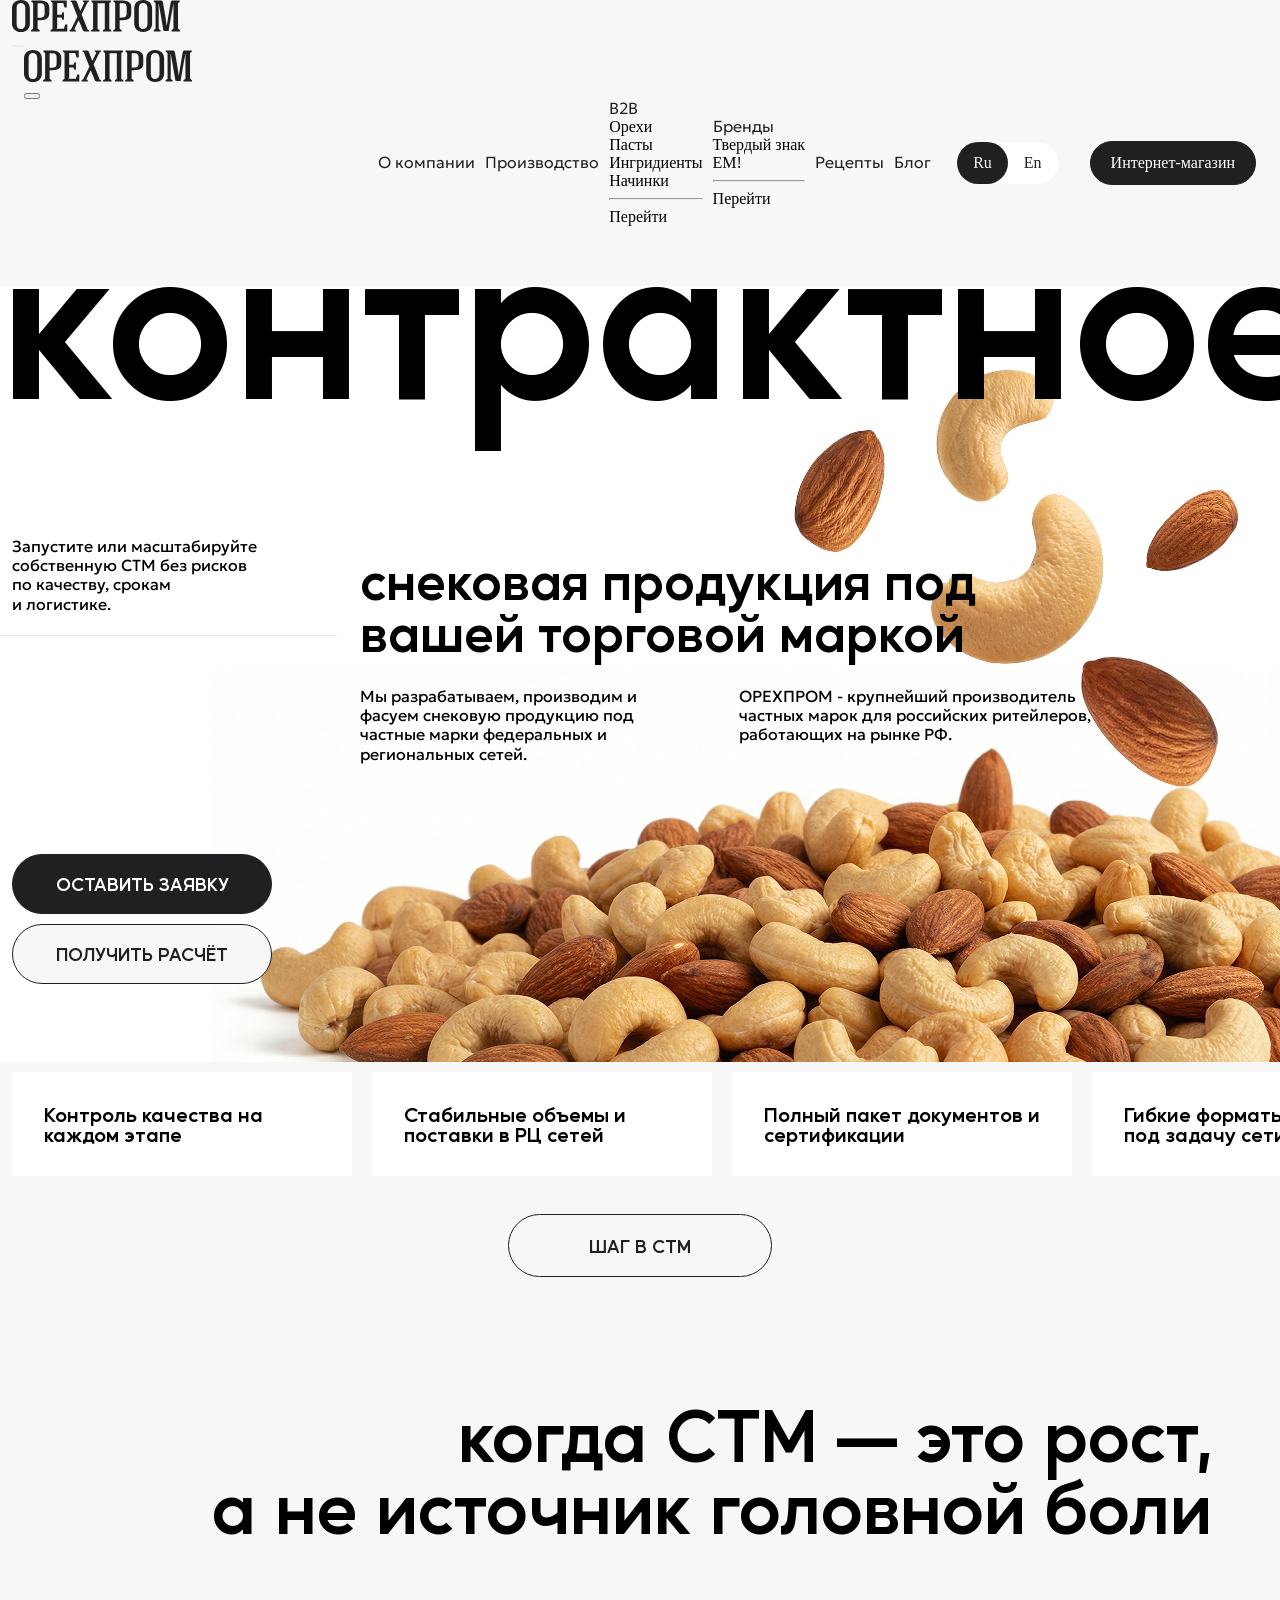
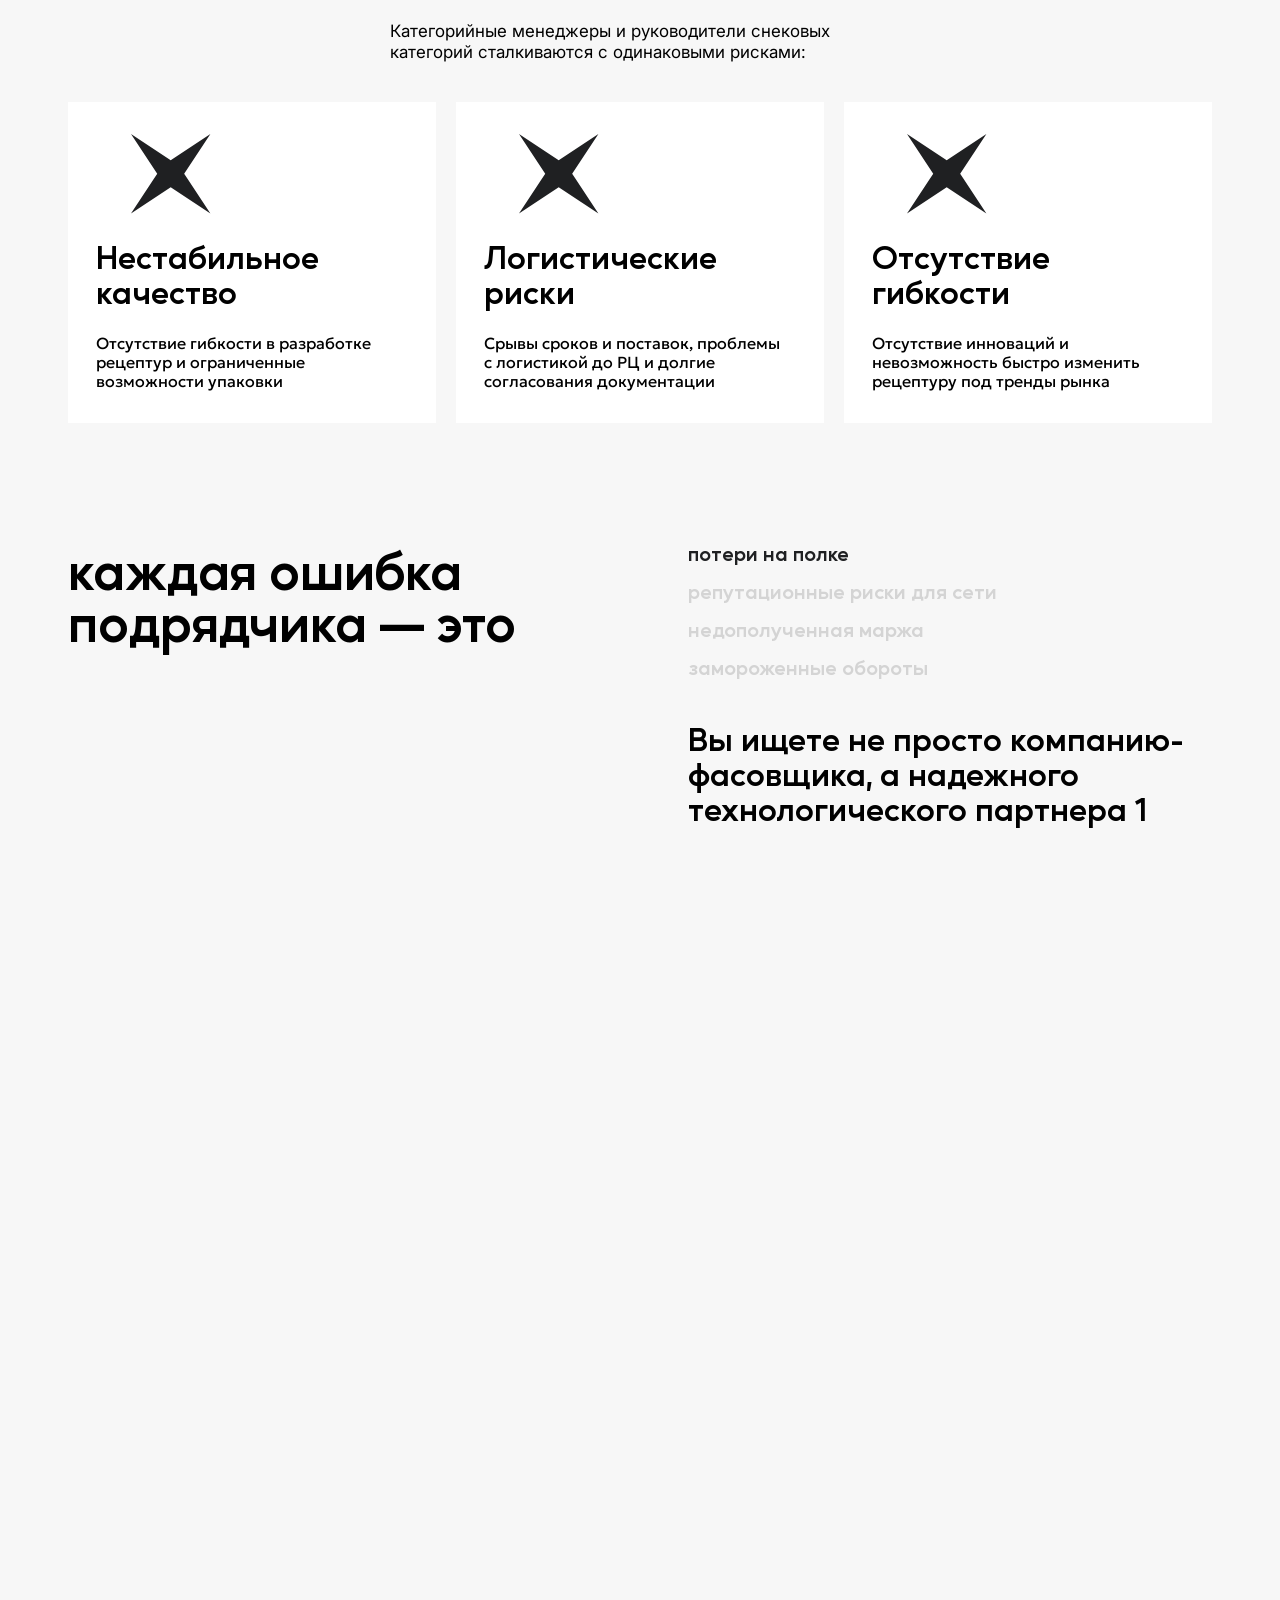
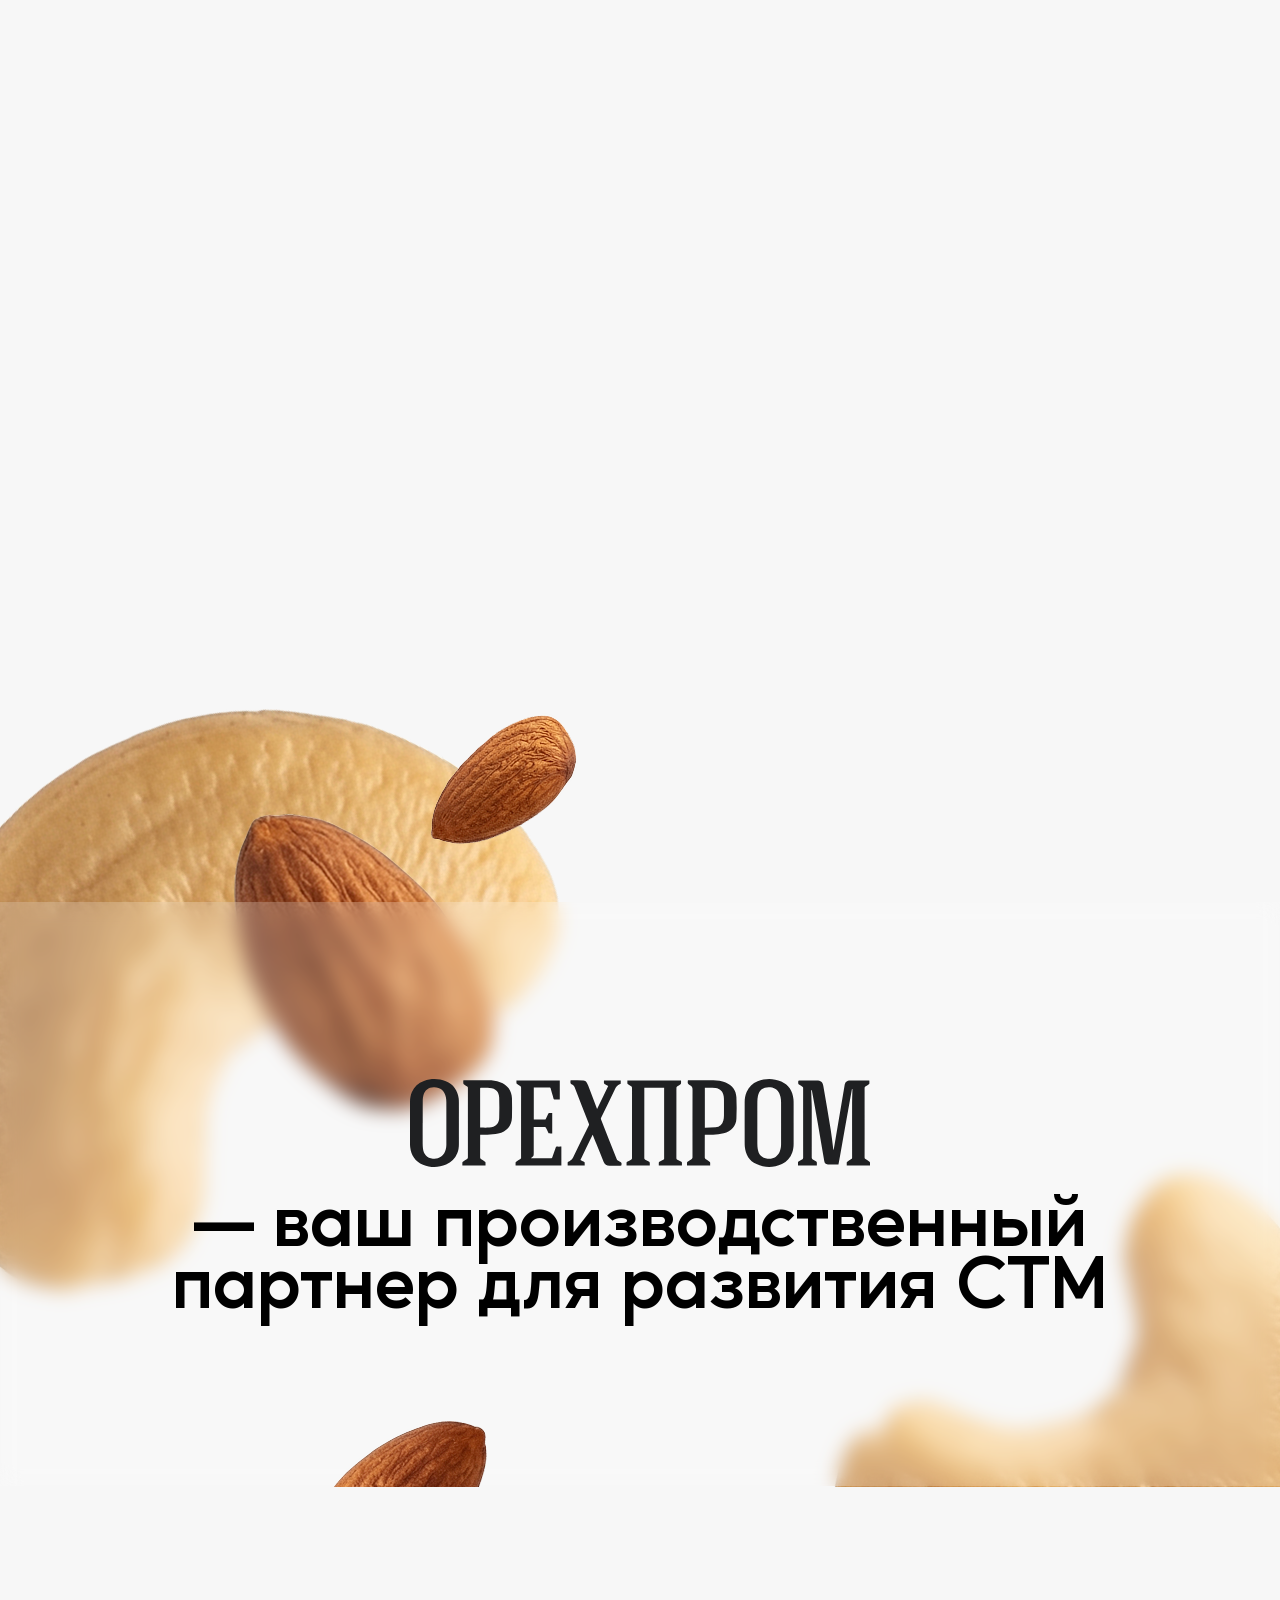
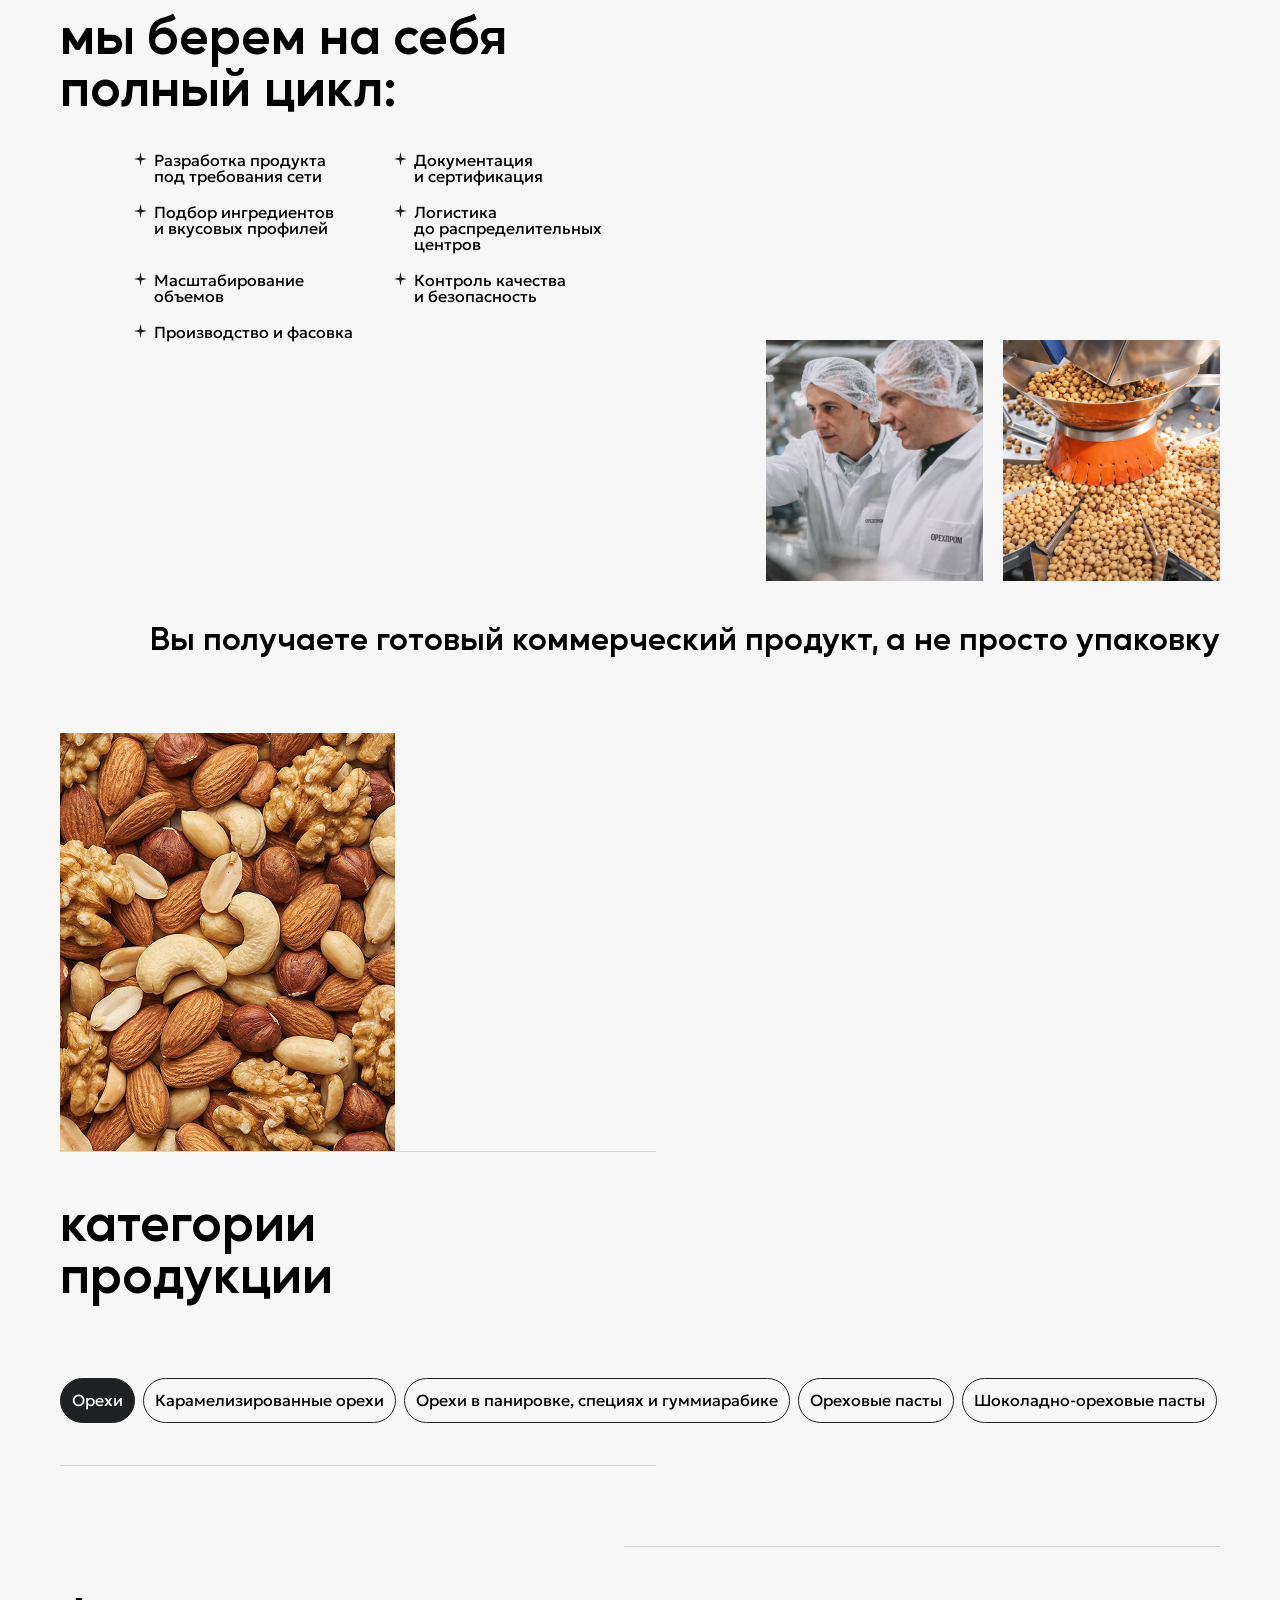
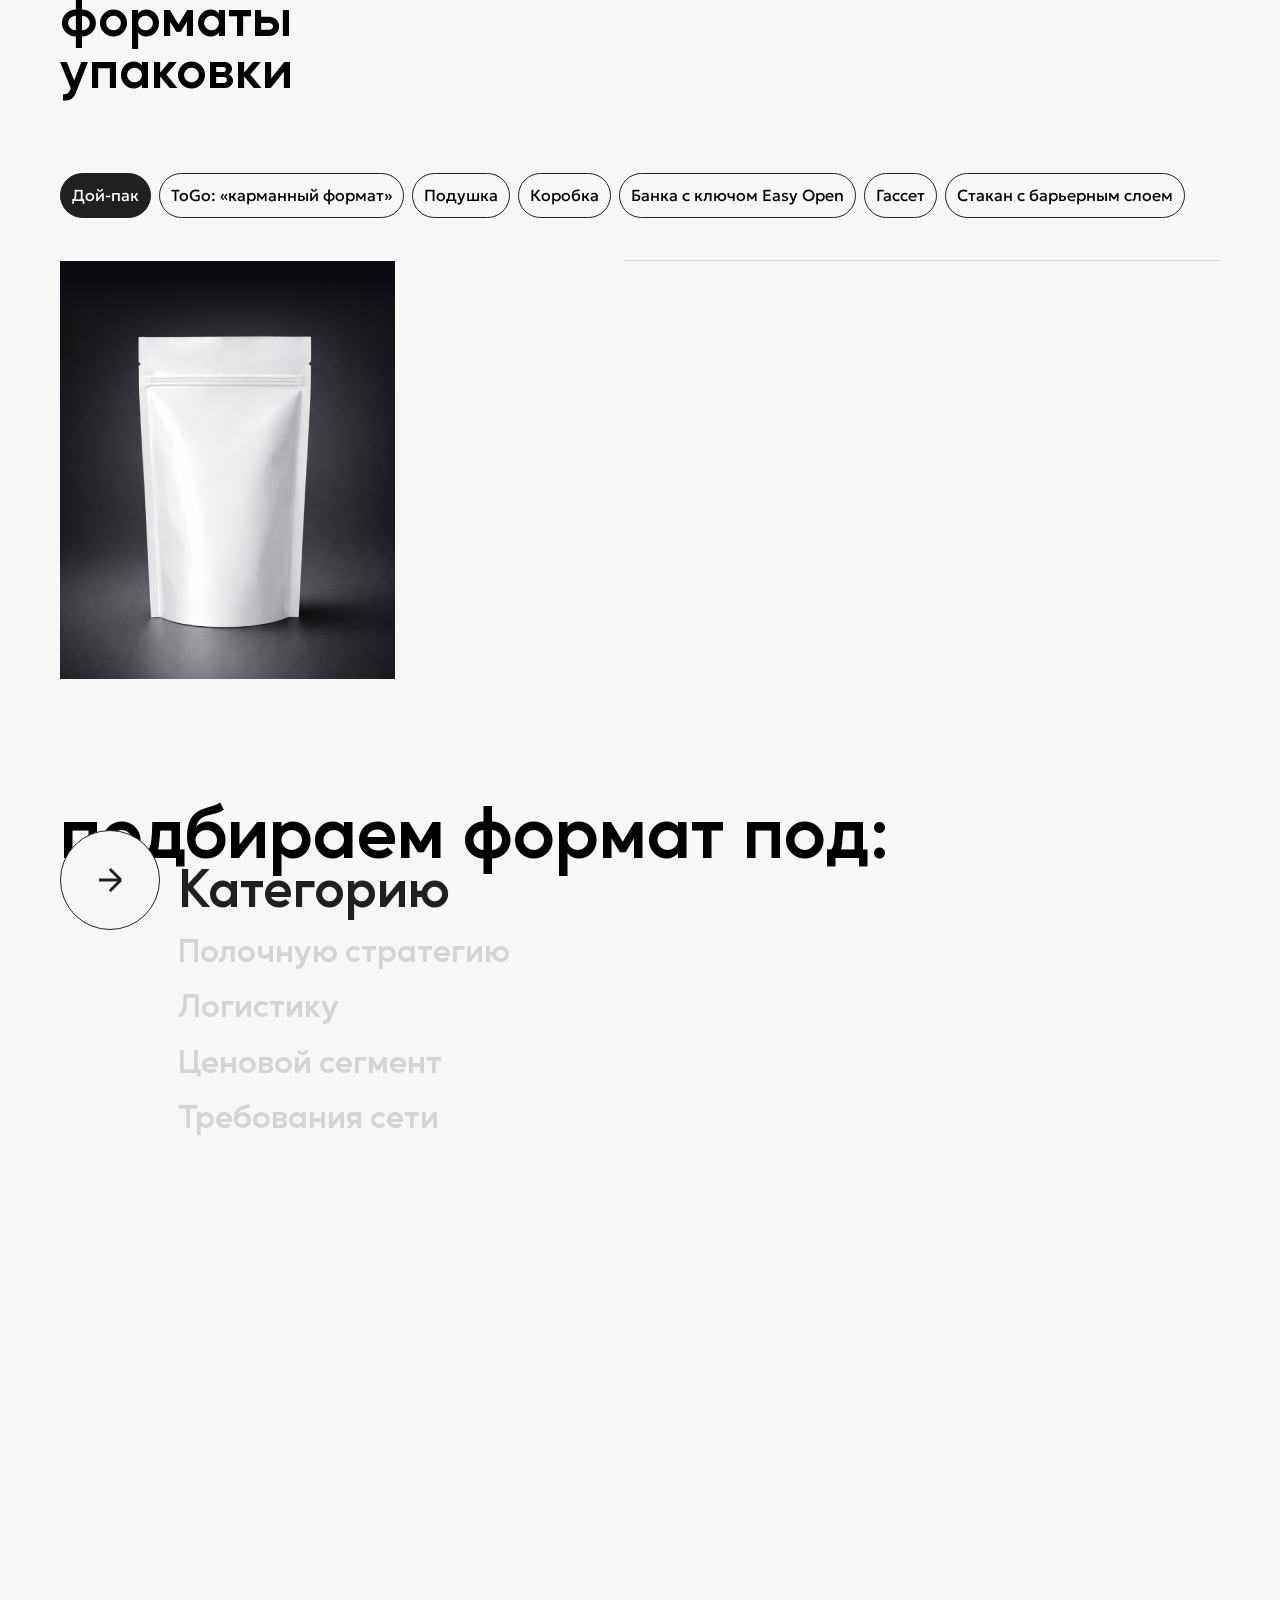
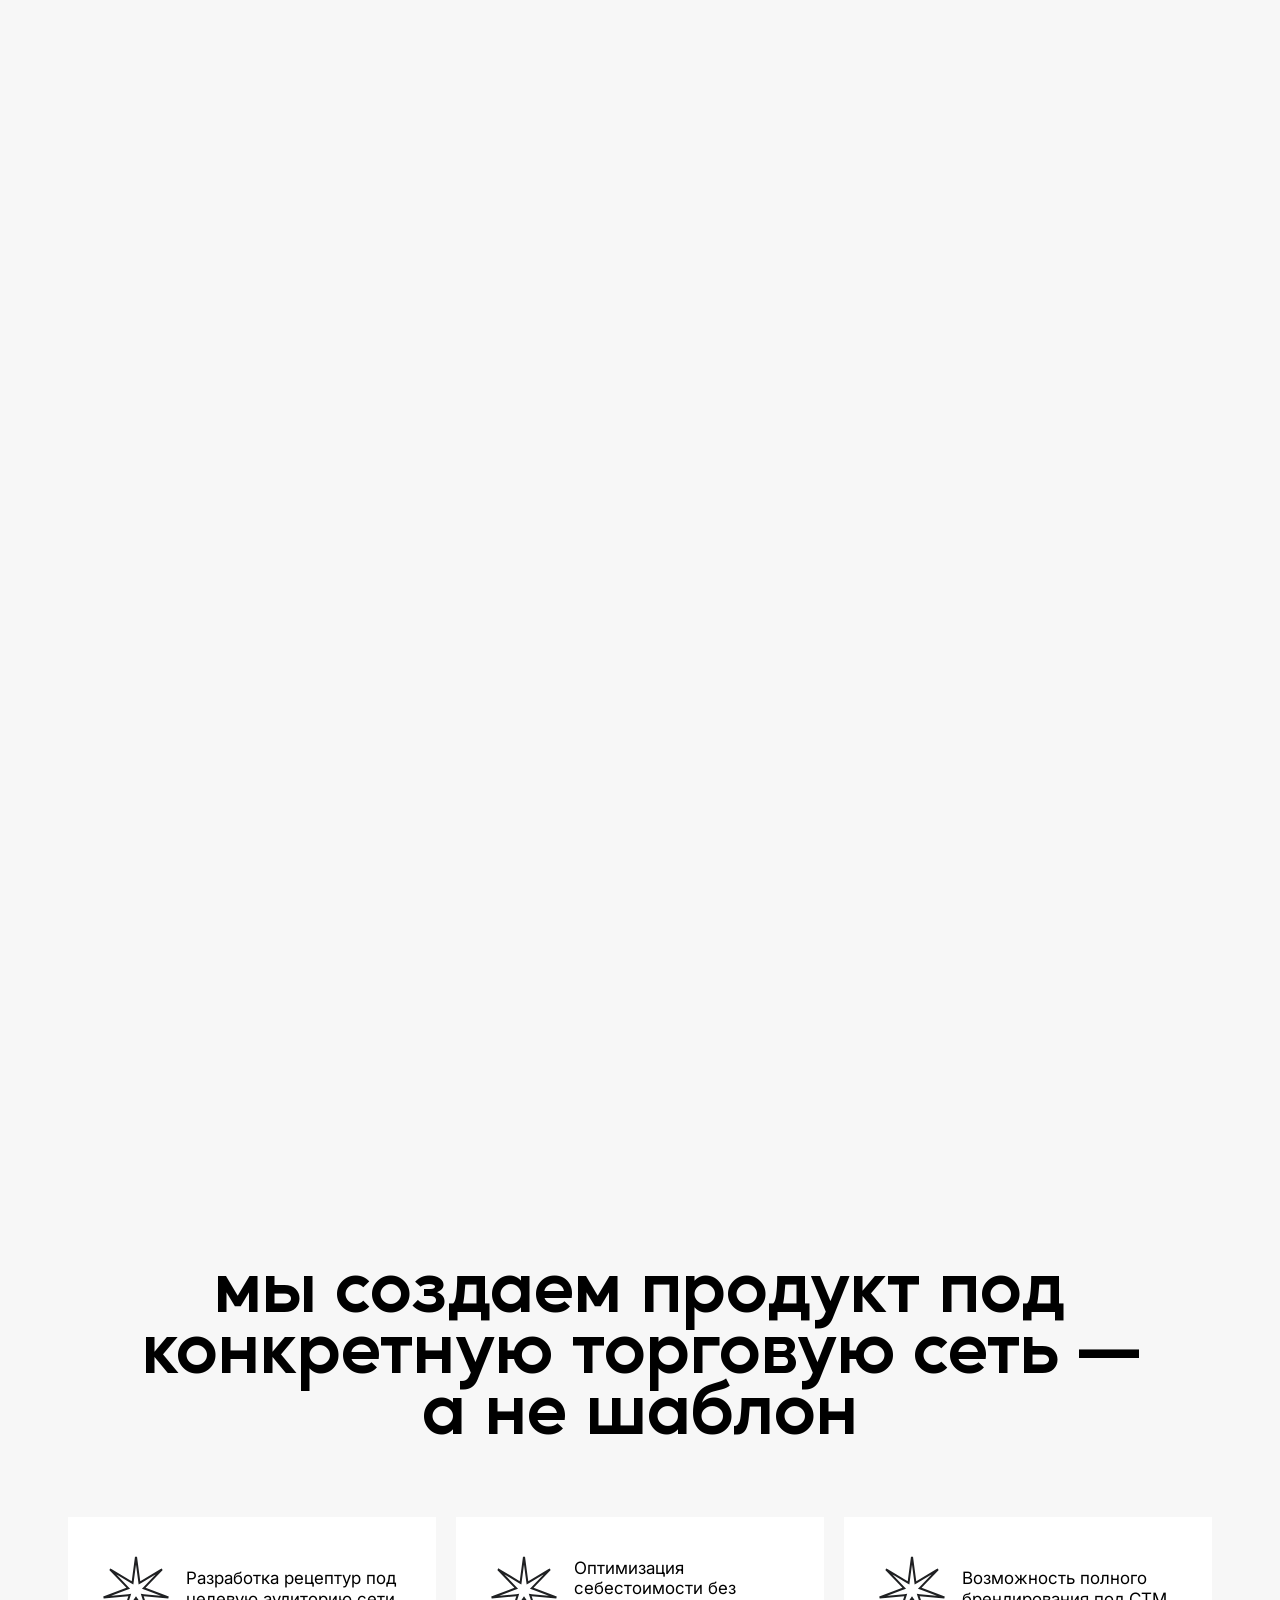
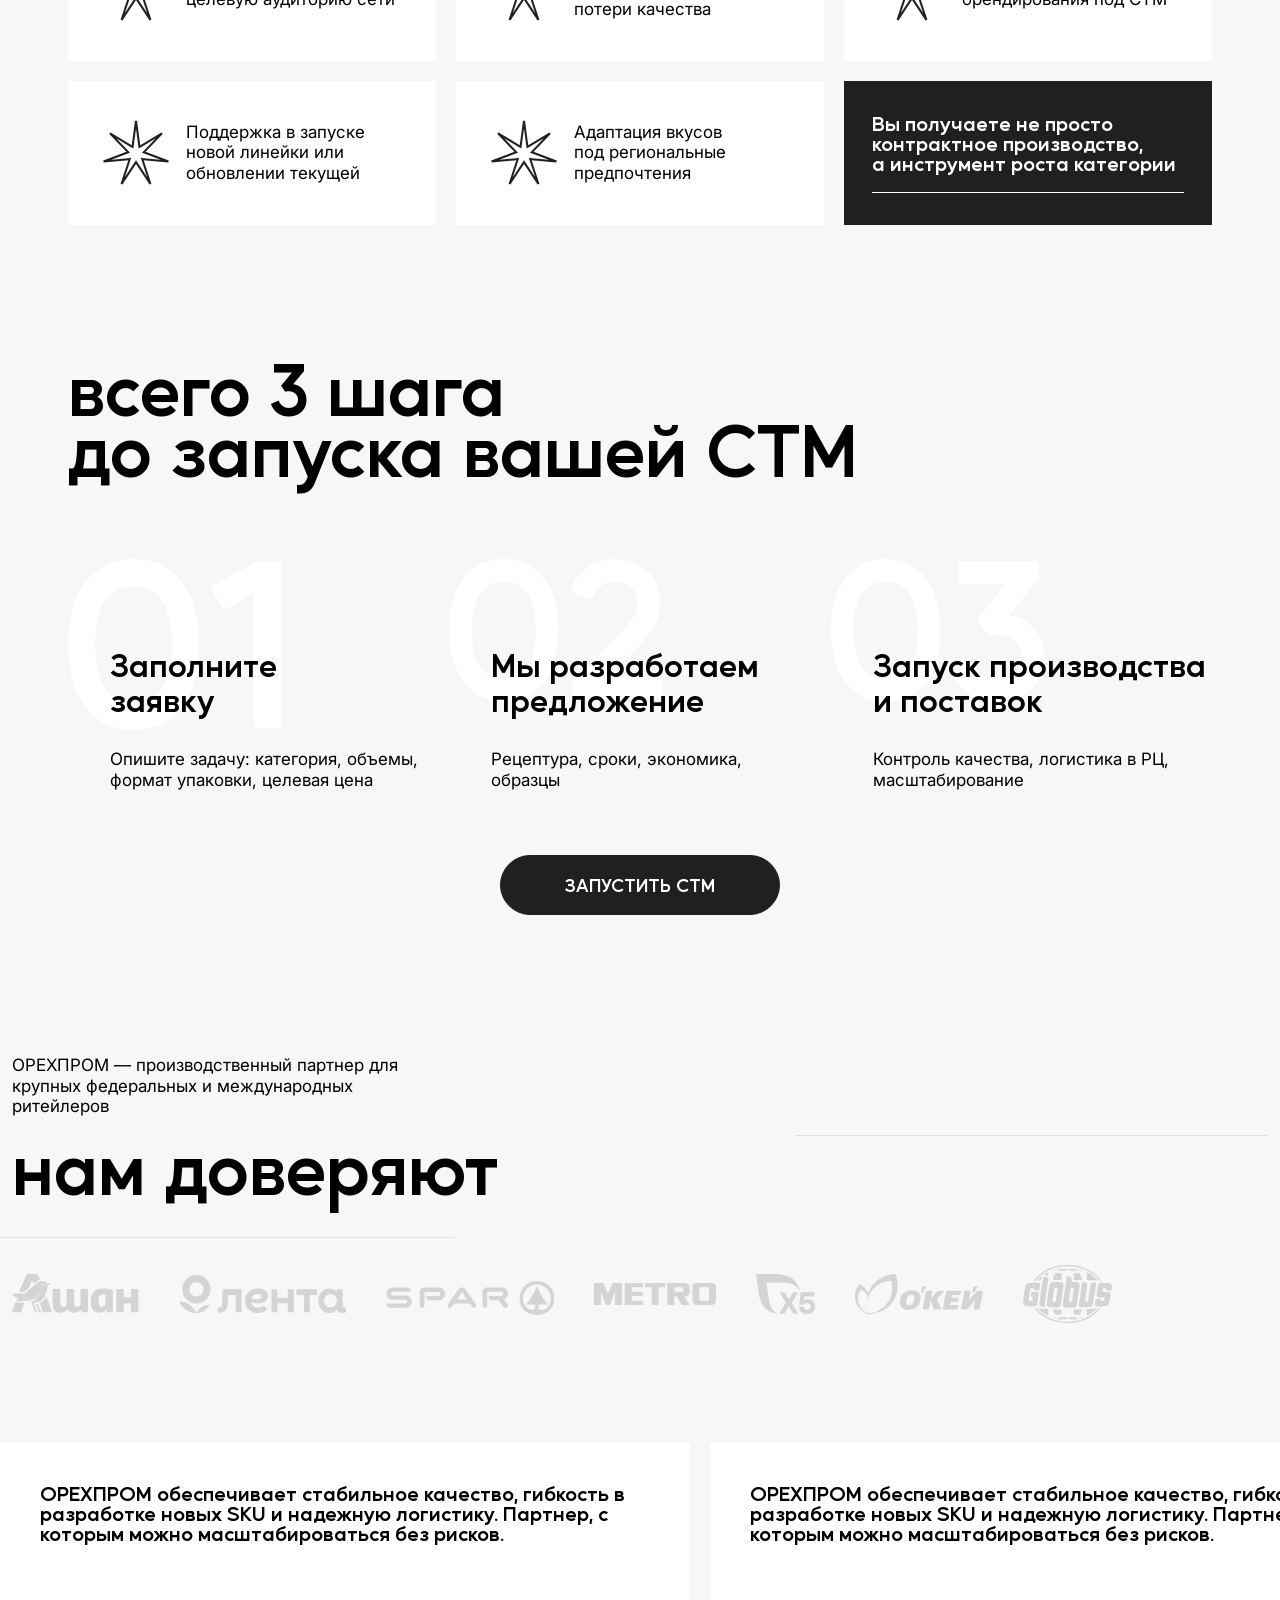
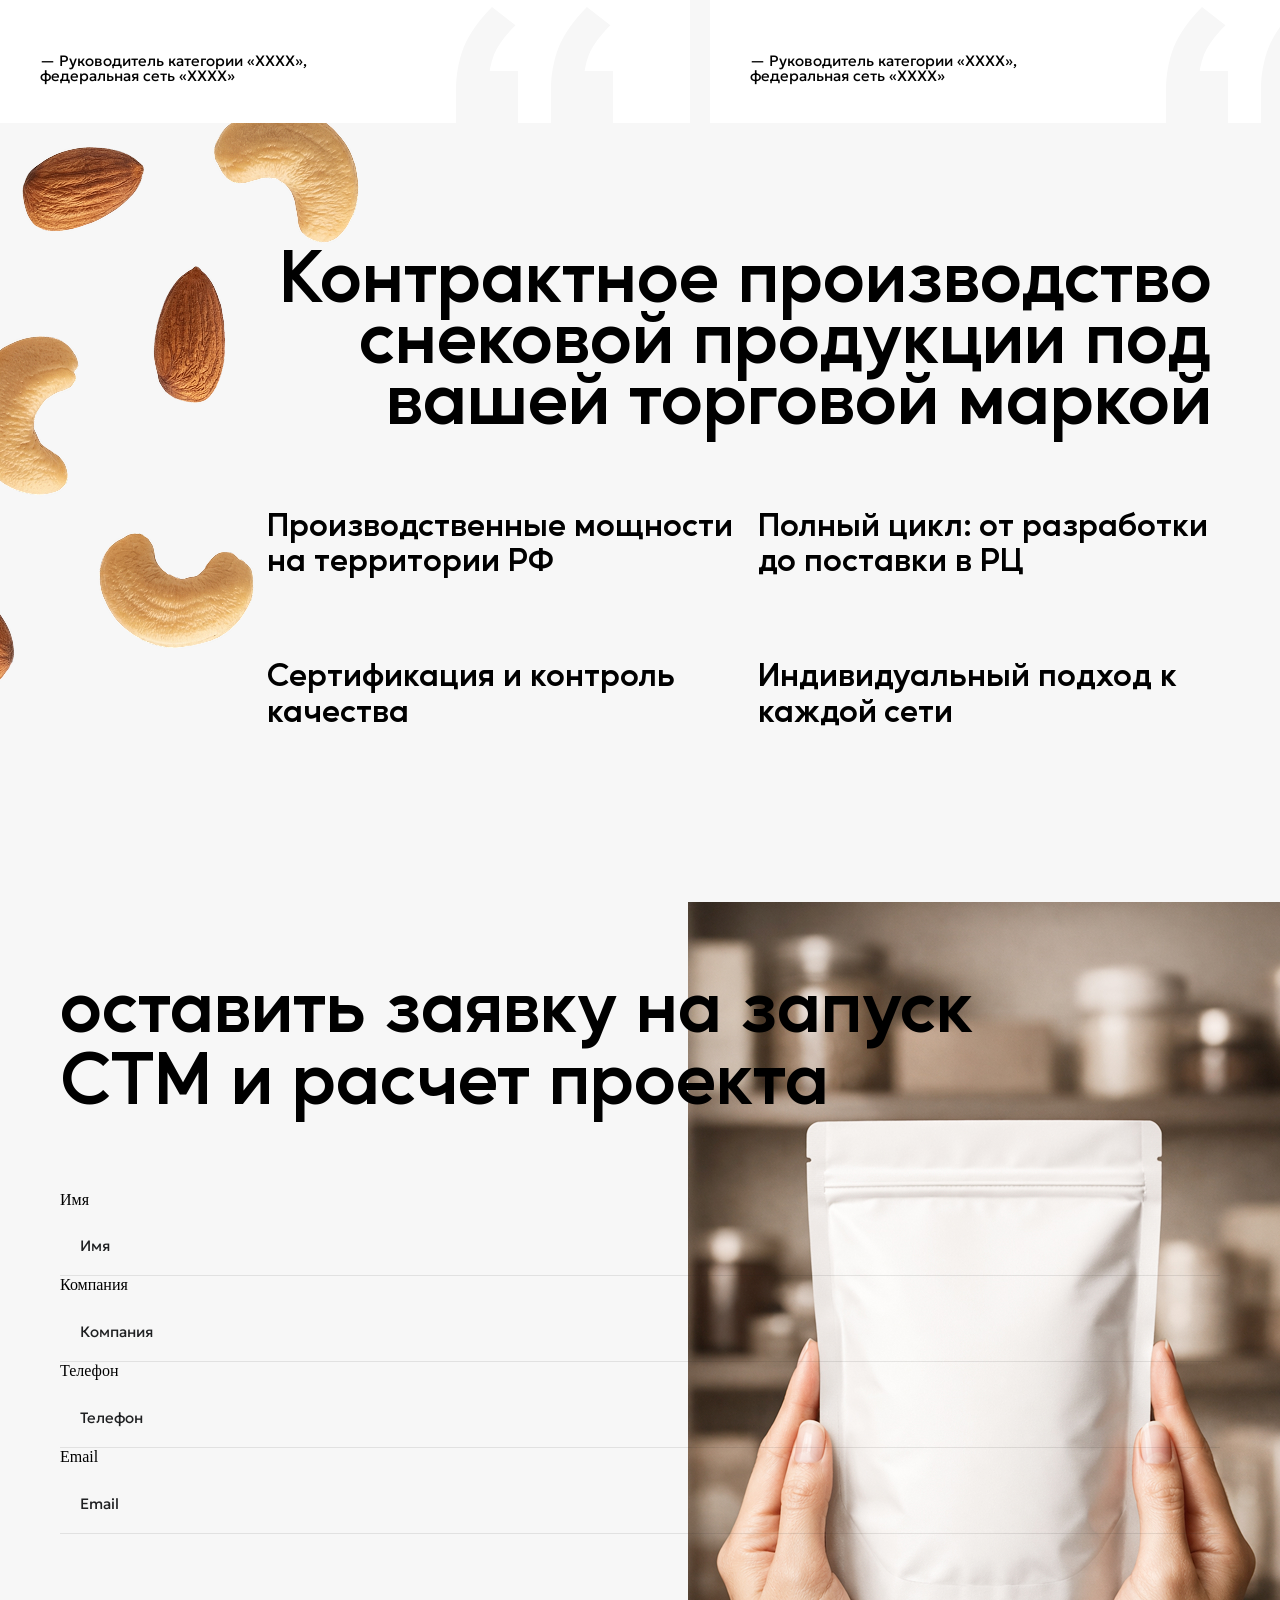
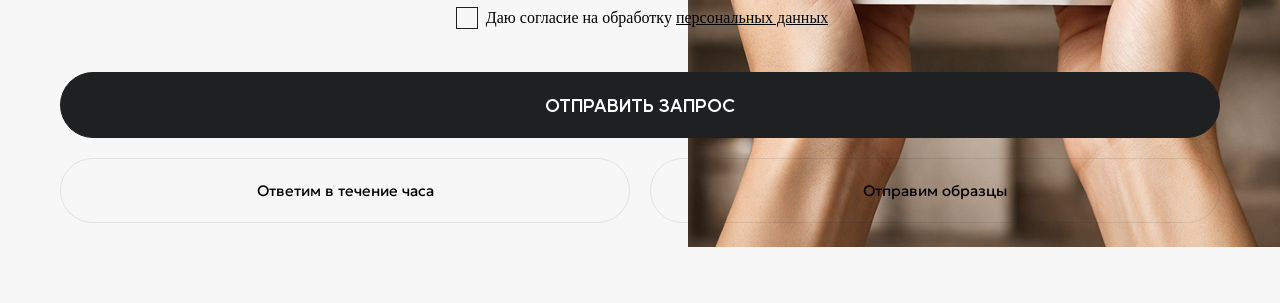
==== commit 810a9867: "FIX" ====
--- a/ctm.html
+++ b/ctm.html
@@ -208,128 +208,131 @@
             </div>
         </section>
 
-        <div class="js-scroll-trigger-1">
-            <section class="page-ctm-promo">
+        <div class="overflow-hidden">
+            <div class="js-scroll-trigger-1">
+                <section class="page-ctm-promo">
+                    <div class="container">
+                        <h2 class="page-ctm-promo__title">когда СТМ — это рост, а не источник головной боли</h2>
+                        <div class="page-ctm-promo__text">
+                            Категорийные менеджеры и руководители снековых категорий сталкиваются с одинаковыми рисками:
+                        </div>
+                        <ul class="d-flex flex-column flex-lg-row page-ctm-promo__list">
+                            <li class="page-ctm-promo__item">
+                                <div class="d-flex flex-md-column page-ctm-promo__item-header">
+                                    <img src="img/ctm/big-star.svg" alt="" class="page-ctm-promo__item-icon">
+                                    <h3 class="page-ctm-promo__item-title">Нестабильное
+                                        качество</h3>
+                                </div>
+                                <div class="page-ctm-promo__item-body">
+                                    Отсутствие гибкости в разработке рецептур и ограниченные возможности упаковки
+                                </div>
+                            </li>
+                            <li class="page-ctm-promo__item">
+                                <div class="d-flex flex-md-column page-ctm-promo__item-header">
+                                    <img src="img/ctm/big-star.svg" alt="" class="page-ctm-promo__item-icon">
+                                    <h3 class="page-ctm-promo__item-title">Логистические риски</h3>
+                                </div>
+                                <div class="page-ctm-promo__item-body">
+                                    Срывы сроков и поставок, проблемы с логистикой до РЦ и долгие согласования
+                                    документации
+                                </div>
+                            </li>
+                            <li class="page-ctm-promo__item">
+                                <div class="d-flex flex-md-column page-ctm-promo__item-header">
+                                    <img src="img/ctm/big-star.svg" alt="" class="page-ctm-promo__item-icon">
+                                    <h3 class="page-ctm-promo__item-title">Отсутствие гибкости</h3>
+                                </div>
+                                <div class="page-ctm-promo__item-body">
+                                    Отсутствие инноваций и невозможность быстро изменить рецептуру под тренды рынка
+                                </div>
+                            </li>
+                        </ul>
+                    </div>
+                </section>
+    
+                <section class="js-page-ctm-mistakes-section page-ctm-mistakes">
+                    <div class="container">
+                        <div class="page-ctm-mistakes__inner">
+                            <h2 class="page-ctm-mistakes__title">
+                                каждая ошибка подрядчика — это
+                            </h2>
+                            <div class="page-ctm-mistakes__body">
+                                <ul class="page-ctm-mistakes__list">
+                                    <li class="page-ctm-mistakes__item active" data-item="0">потери на полке</li>
+                                    <li class="page-ctm-mistakes__item" data-item="1">репутационные риски для сети</li>
+                                    <li class="page-ctm-mistakes__item" data-item="2">недополученная маржа</li>
+                                    <li class="page-ctm-mistakes__item" data-item="3">замороженные обороты</li>
+                                </ul>
+                                <div class="page-ctm-mistakes__description-block">
+                                    <p class="page-ctm-mistakes__description-text active" data-text="0">
+                                        Вы ищете не просто компанию-фасовщика, а надежного
+                                        технологического партнера 1
+                                    </p>
+                                    <p class="page-ctm-mistakes__description-text" data-text="1">
+                                        Отсутствие инноваций и невозможность быстро изменить рецептуру под тренды рынка
+                                    </p>
+                                    <p class="page-ctm-mistakes__description-text" data-text="2">
+                                        Вы ищете не просто компанию-фасовщика, а надежного
+                                        технологического партнера 3
+                                    </p>
+                                    <p class="page-ctm-mistakes__description-text" data-text="3">
+                                        Отсутствие гибкости в разработке рецептур и ограниченные возможности упаковки
+                                    </p>
+                                </div>
+                            </div>
+                        </div>
+                    </div>
+                </section>
+            </div>
+    
+            <section class="page-ctm-slogan">
+                <img src="img/ctm/slogan/slogan-1.png" alt=""
+                    class="page-ctm-slogan__decoration page-ctm-slogan__decoration--1">
+                <img src="img/ctm/slogan/slogan-2.png" alt=""
+                    class="page-ctm-slogan__decoration page-ctm-slogan__decoration--2">
+                <img src="img/ctm/slogan/slogan-3.png" alt=""
+                    class="page-ctm-slogan__decoration page-ctm-slogan__decoration--3">
+                <img src="img/ctm/slogan/slogan-4.png" alt=""
+                    class="page-ctm-slogan__decoration page-ctm-slogan__decoration--4">
+                <img src="img/ctm/slogan/slogan-5.png" alt=""
+                    class="page-ctm-slogan__decoration page-ctm-slogan__decoration--5">
                 <div class="container">
-                    <h2 class="page-ctm-promo__title">когда СТМ — это рост, а не источник головной боли</h2>
-                    <div class="page-ctm-promo__text">
-                        Категорийные менеджеры и руководители снековых категорий сталкиваются с одинаковыми рисками:
-                    </div>
-                    <ul class="d-flex flex-column flex-lg-row page-ctm-promo__list">
-                        <li class="page-ctm-promo__item">
-                            <div class="d-flex flex-md-column page-ctm-promo__item-header">
-                                <img src="img/ctm/big-star.svg" alt="" class="page-ctm-promo__item-icon">
-                                <h3 class="page-ctm-promo__item-title">Нестабильное
-                                    качество</h3>
-                            </div>
-                            <div class="page-ctm-promo__item-body">
-                                Отсутствие гибкости в разработке рецептур и ограниченные возможности упаковки
-                            </div>
-                        </li>
-                        <li class="page-ctm-promo__item">
-                            <div class="d-flex flex-md-column page-ctm-promo__item-header">
-                                <img src="img/ctm/big-star.svg" alt="" class="page-ctm-promo__item-icon">
-                                <h3 class="page-ctm-promo__item-title">Логистические риски</h3>
-                            </div>
-                            <div class="page-ctm-promo__item-body">
-                                Срывы сроков и поставок, проблемы с логистикой до РЦ и долгие согласования
-                                документации
-                            </div>
-                        </li>
-                        <li class="page-ctm-promo__item">
-                            <div class="d-flex flex-md-column page-ctm-promo__item-header">
-                                <img src="img/ctm/big-star.svg" alt="" class="page-ctm-promo__item-icon">
-                                <h3 class="page-ctm-promo__item-title">Отсутствие гибкости</h3>
-                            </div>
-                            <div class="page-ctm-promo__item-body">
-                                Отсутствие инноваций и невозможность быстро изменить рецептуру под тренды рынка
-                            </div>
-                        </li>
-                    </ul>
-                </div>
-            </section>
-
-            <section class="js-page-ctm-mistakes-section page-ctm-mistakes">
-                <div class="container">
-                    <div class="page-ctm-mistakes__inner">
-                        <h2 class="page-ctm-mistakes__title">
-                            каждая ошибка подрядчика — это
-                        </h2>
-                        <div class="page-ctm-mistakes__body">
-                            <ul class="page-ctm-mistakes__list">
-                                <li class="page-ctm-mistakes__item active" data-item="0">потери на полке</li>
-                                <li class="page-ctm-mistakes__item" data-item="1">репутационные риски для сети</li>
-                                <li class="page-ctm-mistakes__item" data-item="2">недополученная маржа</li>
-                                <li class="page-ctm-mistakes__item" data-item="3">замороженные обороты</li>
-                            </ul>
-                            <div class="page-ctm-mistakes__description-block">
-                                <p class="page-ctm-mistakes__description-text active" data-text="0">
-                                    Вы ищете не просто компанию-фасовщика, а надежного
-                                    технологического партнера 1
-                                </p>
-                                <p class="page-ctm-mistakes__description-text" data-text="1">
-                                    Отсутствие инноваций и невозможность быстро изменить рецептуру под тренды рынка
-                                </p>
-                                <p class="page-ctm-mistakes__description-text" data-text="2">
-                                    Вы ищете не просто компанию-фасовщика, а надежного
-                                    технологического партнера 3
-                                </p>
-                                <p class="page-ctm-mistakes__description-text" data-text="3">
-                                    Отсутствие гибкости в разработке рецептур и ограниченные возможности упаковки
-                                </p>
-                            </div>
-                        </div>
+                    <div class="page-ctm-slogan__inner">
+                        <svg class="page-ctm-slogan__logo" width="460" height="88" viewBox="0 0 460 88" fill="none"
+                            xmlns="http://www.w3.org/2000/svg">
+                            <path
+                                d="M428.458 85.4012C424.858 85.4012 421.379 85.4735 417.908 85.3772C415.653 85.3129 414.615 84.2768 414.236 82.0519C412.094 69.4254 410 56.7909 407.794 44.1725C405.917 33.4175 403.928 22.6786 401.979 11.9397C401.947 11.7791 401.931 11.6104 401.867 11.4738C401.762 11.273 401.617 11.0963 401.488 10.9116C401.383 11.1285 401.174 11.3534 401.182 11.5622C401.279 14.7349 401.408 17.9075 401.52 21.0722C401.601 23.3774 401.738 25.6826 401.746 27.9878C401.762 44.8472 401.762 61.7066 401.738 78.574C401.738 79.4575 402.003 79.9715 402.768 80.3892C403.976 81.0478 405.144 81.7948 406.288 82.5739C406.57 82.7667 406.811 83.2005 406.835 83.5378C406.908 84.5257 406.859 85.5137 406.859 86.582H387.983C387.983 85.4494 387.959 84.3089 388.007 83.1683C388.015 82.9595 388.321 82.7185 388.547 82.5739C389.682 81.843 390.81 81.088 391.993 80.4535C392.863 79.9876 393.161 79.4254 393.153 78.4214C393.121 56.301 393.129 34.1886 393.129 12.0682C393.129 11.008 393.097 9.94774 393.145 8.89554C393.169 8.30117 392.944 7.96382 392.452 7.6586C391.277 6.93571 390.141 6.14053 388.957 5.43371C388.434 5.11242 388.216 4.75098 388.225 4.12448C388.225 1.5783 388.208 1.5783 390.802 1.5783C396.052 1.5783 401.295 1.53814 406.545 1.61043C410.902 1.67469 412.642 3.12046 413.374 7.36944C415.855 21.7228 418.351 36.0761 420.679 50.4536C421.734 56.9917 422.41 63.5941 423.264 70.1724C423.296 70.4053 423.36 70.6383 423.634 70.8792C423.9 69.3933 424.166 67.9073 424.423 66.4214C426.735 52.7829 429.046 39.1444 431.357 25.5059C432.396 19.3533 433.443 13.1927 434.482 7.04013C434.498 6.94374 434.498 6.84736 434.522 6.75097C435.271 2.93573 436.608 1.64256 440.393 1.59437C446.537 1.51405 452.69 1.5783 458.842 1.5783C458.995 1.5783 459.148 1.62649 459.398 1.65862C459.398 2.63854 459.43 3.59436 459.374 4.54214C459.358 4.79917 459.1 5.10439 458.866 5.26503C457.707 6.07627 456.539 6.87948 455.331 7.6104C454.711 7.98791 454.598 8.45377 454.598 9.12044C454.614 20.7268 454.614 32.3252 454.614 43.9315C454.614 55.4415 454.622 66.9435 454.598 78.4535C454.598 79.2246 454.84 79.6744 455.476 80.084C456.837 80.9434 458.15 81.8671 459.47 82.7828C459.688 82.9354 459.962 83.1844 459.97 83.4013C460.018 84.4454 459.994 85.4976 459.994 86.59H436.737C436.737 85.5137 436.696 84.4615 436.761 83.4173C436.777 83.1764 437.099 82.8952 437.341 82.7266C438.653 81.8029 439.966 80.8631 441.335 80.0278C441.995 79.6262 442.1 79.1282 442.1 78.4374C442.084 60.1644 442.068 41.8914 442.1 23.6264C442.108 19.4256 442.317 15.2329 442.43 11.0321C442.438 10.7269 442.43 10.4216 442.43 10.1164C442.333 10.0923 442.245 10.0602 442.148 10.0361C442.035 10.269 441.866 10.4939 441.818 10.7349C440.586 17.5702 439.37 24.4135 438.146 31.2569C436.116 42.6384 434.087 54.0118 432.066 65.3933C430.938 71.6985 429.819 78.0037 428.691 84.3089C428.627 84.6543 428.555 84.9916 428.474 85.3852L428.458 85.4012Z"
+                                fill="#1F2022" />
+                            <path
+                                d="M234.321 8.63851V9.77907C234.321 32.8954 234.322 56.0038 234.305 79.1201C234.305 79.9314 234.515 80.3892 235.272 80.7426C236.609 81.3691 237.905 82.084 239.186 82.831C239.475 82.9996 239.749 83.4253 239.773 83.7627C239.854 84.6784 239.798 85.6101 239.798 86.598H216.556C216.556 85.5298 216.524 84.4856 216.58 83.4414C216.597 83.2165 216.927 82.9514 217.176 82.8149C218.586 82.0358 220.019 81.3209 221.412 80.5177C221.694 80.3491 221.831 79.9073 222 79.5699C222.065 79.4414 222.008 79.2567 222.008 79.096C222.008 55.7548 222.008 32.4215 222.024 9.08028C222.024 8.2851 221.831 7.78711 221.13 7.36944C220.051 6.72687 219.061 5.95579 218.006 5.2811C217.507 4.96785 217.329 4.59837 217.362 4.02006C217.41 3.16866 217.378 2.30119 217.378 1.38553H271.052C271.052 2.46183 271.084 3.51404 271.028 4.55821C271.02 4.77507 270.754 5.04013 270.536 5.18471C269.385 5.99595 268.177 6.75097 267.057 7.60237C266.735 7.84334 266.461 8.34936 266.445 8.74293C266.381 10.6947 266.413 12.6546 266.413 14.6064C266.413 36.0842 266.413 57.562 266.397 79.0398C266.397 79.8832 266.598 80.3731 267.404 80.7426C268.749 81.3611 270.037 82.092 271.318 82.8229C271.583 82.9755 271.889 83.2968 271.913 83.5619C271.986 84.5418 271.938 85.5378 271.938 86.582H248.793C248.793 85.5057 248.761 84.4615 248.825 83.4173C248.841 83.1924 249.179 82.9193 249.421 82.7828C250.677 82.0679 251.934 81.345 253.238 80.7185C253.955 80.3731 254.156 79.9153 254.148 79.1523C254.124 62.4214 254.132 45.6825 254.132 28.9517V9.81923C254.132 9.44172 254.132 9.07225 254.132 8.63851H234.321Z"
+                                fill="#1F2022" />
+                            <path
+                                d="M383.618 44.036C383.618 51.0239 383.618 58.0118 383.618 64.9997C383.618 67.8993 383.24 70.7507 382.257 73.4977C380.397 78.7266 377.015 82.7346 371.965 85.0478C363.526 88.9113 354.901 89.0398 346.485 85.096C339.189 81.6743 335.581 75.5218 334.816 67.6423C334.671 66.1804 334.671 64.6945 334.671 63.2246C334.663 49.8592 334.671 36.4858 334.671 23.1204C334.671 19.6264 335.203 16.2208 336.636 13.008C338.859 7.99595 342.531 4.35741 347.613 2.33332C355.497 -0.815262 363.493 -0.831327 371.265 2.61444C378.859 5.97989 382.676 12.1726 383.473 20.2931C383.618 21.7871 383.618 23.3051 383.618 24.8071C383.634 31.2167 383.618 37.6263 383.618 44.044V44.036ZM347.339 43.9235C347.339 50.9436 347.315 57.9636 347.355 64.9837C347.363 66.6784 347.492 68.3812 347.75 70.0519C348.66 75.8912 351.889 79.0238 357.574 79.6985C363.107 80.3571 367.705 77.6342 369.767 72.4776C370.717 70.0921 371.071 67.5941 371.079 65.0479C371.088 51.0078 371.104 36.9757 371.063 22.9356C371.063 21.281 370.862 19.6023 370.524 17.9798C369.332 12.253 365.772 8.79112 360.288 8.3092C353.983 7.75498 349.344 10.3413 347.935 17.0561C347.572 18.7991 347.379 20.6063 347.363 22.3895C347.299 29.5702 347.339 36.7508 347.339 43.9235Z"
+                                fill="#1F2022" />
+                            <path
+                                d="M48.8985 43.9797C48.8985 51.0319 48.8905 58.0841 48.8985 65.1363C48.8985 68.3089 48.4314 71.3933 47.2476 74.3491C45.1135 79.6422 41.385 83.4735 36.1021 85.6021C28.4356 88.7024 20.616 88.8149 12.9736 85.6502C5.25063 82.4535 1.1516 76.3732 0.185222 68.1724C0.0322125 66.9033 0.00805311 65.6182 0.00805311 64.3331C0 50.4857 0 36.6384 0 22.7911C0 19.522 0.531506 16.3413 1.81195 13.3212C4.17151 7.75498 8.2786 3.93171 13.9399 1.91565C21.2441 -0.686749 28.6288 -0.662653 35.8203 2.26906C43.4143 5.36945 47.5778 11.2329 48.665 19.281C48.8421 20.6063 48.8824 21.9638 48.8905 23.3051C48.9146 30.1967 48.8985 37.0882 48.8985 43.9797ZM12.7239 43.9637C12.7239 43.9637 12.6837 43.9637 12.6675 43.9637C12.6675 50.8231 12.6514 57.6825 12.6756 64.5419C12.6756 66.1082 12.7561 67.6824 12.9333 69.2407C13.642 75.4977 16.9599 78.9675 22.8467 79.6824C28.3631 80.3571 32.897 77.7226 35.023 72.5981C36.0457 70.1322 36.3679 67.5459 36.3679 64.8953C36.3598 50.9516 36.3759 37.0159 36.3437 23.0722C36.3437 21.4497 36.1988 19.7951 35.8927 18.2047C34.6203 11.6586 30.0945 7.99594 23.7245 8.22084C18.2403 8.41361 14.7936 11.0883 13.4165 16.3493C13.046 17.763 12.7642 19.2489 12.7561 20.7027C12.6917 28.4617 12.7239 36.2127 12.7239 43.9717V43.9637Z"
+                                fill="#1F2022" />
+                            <path
+                                d="M277.945 1.32127C278.251 1.32127 278.501 1.32127 278.759 1.32127C286.932 1.32127 295.114 1.28915 303.288 1.34537C307.524 1.36947 311.696 1.92368 315.65 3.5542C322.262 6.28511 326.055 11.273 326.409 18.3092C326.771 25.4015 326.723 32.534 326.409 39.6344C326.079 47.04 321.327 52.2126 313.669 54.3331C310.198 55.297 306.647 55.5861 303.071 55.6423C300.687 55.6825 298.303 55.6584 295.928 55.6584C295.582 55.6584 295.235 55.6584 294.841 55.6584C294.825 56.0761 294.792 56.3893 294.792 56.7026C294.792 64.0118 294.792 71.313 294.776 78.6222C294.776 79.2728 294.953 79.6663 295.517 80.0197C296.878 80.8792 298.175 81.827 299.52 82.7025C300.003 83.0157 300.22 83.3691 300.188 83.9555C300.14 84.8149 300.172 85.6743 300.172 86.598H277.027C277.027 85.5217 276.995 84.4454 277.051 83.3772C277.059 83.1683 277.365 82.9274 277.591 82.7828C278.863 81.9153 280.128 81.0157 281.448 80.2366C282.229 79.7707 282.503 79.2406 282.503 78.325C282.471 55.7628 282.455 33.2007 282.527 10.6385C282.527 8.70277 282.181 7.31322 280.321 6.52607C280.208 6.47788 280.112 6.38149 279.999 6.30921C277.559 4.64656 277.486 4.46986 277.945 1.33734V1.32127ZM294.849 8.80719V48.7187C298.481 48.6143 302.064 48.7187 305.592 48.3492C309.658 47.9155 312.372 45.546 313.355 41.5219C313.733 39.9476 313.927 38.301 313.951 36.6786C314.023 31.4256 313.991 26.1645 313.967 20.9116C313.967 19.7951 313.878 18.6706 313.733 17.5622C313.097 12.6385 310.343 9.71481 305.487 9.04815C303.425 8.76703 301.315 8.86341 299.222 8.82325C297.78 8.79112 296.339 8.82325 294.849 8.82325V8.80719Z"
+                                fill="#1F2022" />
+                            <path
+                                d="M70.199 55.6504C70.1748 56.0921 70.1507 56.4054 70.1507 56.7186C70.1507 63.9957 70.1507 71.2728 70.1346 78.5499C70.1346 79.2406 70.3359 79.6583 70.9238 80.0278C72.3089 80.9033 73.6538 81.843 74.9906 82.7908C75.2242 82.9515 75.4899 83.2486 75.498 83.4976C75.5543 84.5097 75.5221 85.5298 75.5221 86.598H52.3694C52.3694 85.5458 52.3372 84.5338 52.3936 83.5217C52.4097 83.2727 52.6754 82.9756 52.909 82.8149C54.286 81.8671 55.6712 80.9274 57.0885 80.0438C57.6684 79.6824 57.91 79.2808 57.91 78.582C57.8938 55.3451 57.8938 32.1003 57.91 8.86341C57.91 8.25297 57.7489 7.86743 57.2174 7.53008C56.0497 6.79916 54.9142 6.00399 53.7948 5.19274C53.5452 5.01604 53.3036 4.66263 53.2875 4.37347C53.223 3.41765 53.2633 2.46183 53.2633 1.38553C53.6418 1.36144 53.9478 1.33734 54.2538 1.33734C62.2989 1.33734 70.352 1.31324 78.3971 1.3534C82.3753 1.36947 86.2891 1.84336 90.066 3.18472C97.3863 5.79515 101.759 11.5381 101.96 19.281C102.122 25.6585 102.138 32.044 101.96 38.4135C101.727 46.8472 96.7743 52.5098 88.2138 54.566C84.6544 55.4174 81.0304 55.6423 77.3904 55.6664C75.047 55.6825 72.6955 55.6664 70.2232 55.6664L70.199 55.6504ZM70.1507 48.542C70.4164 48.5741 70.5695 48.6142 70.7225 48.6142C73.5572 48.6142 76.3919 48.6946 79.2185 48.5661C80.6117 48.5018 82.0451 48.2287 83.3497 47.7468C87.3682 46.2689 89.0594 42.9516 89.1882 39.0239C89.4137 32.1806 89.4298 25.3131 89.1882 18.4698C88.9869 12.6144 85.6288 9.3855 79.7581 8.94373C76.9717 8.7349 74.1611 8.88751 71.3667 8.79915C70.4084 8.76703 70.1185 8.99996 70.1185 10.004C70.1587 22.5019 70.1426 34.9998 70.1426 47.4978C70.1426 47.8432 70.1426 48.1805 70.1426 48.55L70.1507 48.542Z"
+                                fill="#1F2022" />
+                            <path
+                                d="M123.792 8.44574V40.5018C124.002 40.534 124.187 40.5821 124.372 40.5821C127.851 40.5821 131.33 40.6062 134.801 40.5581C135.139 40.5581 135.623 40.2207 135.784 39.9155C136.686 38.1484 137.491 36.3332 138.369 34.55C138.497 34.285 138.828 33.9557 139.085 33.9396C140.108 33.8673 141.131 33.9075 142.226 33.9075V54.3813C141.107 54.3813 139.995 54.4134 138.884 54.3572C138.691 54.3492 138.465 54.0118 138.344 53.7709C137.483 52.052 136.653 50.3171 135.767 48.6142C135.623 48.3412 135.228 48.0199 134.954 48.0118C131.314 47.9797 127.682 47.9958 124.042 48.0118C123.986 48.0118 123.929 48.052 123.728 48.1243C123.728 48.4777 123.728 48.8793 123.728 49.2809C123.728 57.554 123.728 65.819 123.728 74.0921C123.728 74.574 123.696 75.0559 123.68 75.5298C123.639 76.8792 122.987 77.8189 121.755 78.3892C121.497 78.5097 121.304 78.7587 121.079 78.9515C121.119 79.0479 121.167 79.1523 121.207 79.2487C121.546 79.2487 121.892 79.2487 122.23 79.2487C128.479 79.2487 134.721 79.2326 140.97 79.2728C141.767 79.2728 142.081 79.0077 142.323 78.2928C143.466 74.9595 144.682 71.6583 145.834 68.325C146.019 67.7788 146.285 67.5861 146.857 67.6021C148.33 67.6423 149.812 67.6182 151.366 67.6182V86.6061H105.584C105.584 85.5137 105.544 84.4695 105.609 83.4254C105.625 83.1844 105.947 82.9113 106.196 82.7426C107.574 81.8029 108.959 80.8631 110.376 79.9796C110.899 79.6503 111.085 79.2808 111.085 78.6623C111.061 73.088 111.069 67.5057 111.069 61.9315C111.069 44.2046 111.069 26.4778 111.093 8.75096C111.093 7.90759 110.851 7.40157 110.134 6.97587C109.087 6.34937 108.121 5.59435 107.09 4.93572C106.599 4.6305 106.382 4.28512 106.422 3.69877C106.478 2.94376 106.438 2.18071 106.438 1.3775H149.788V20.4377C148.725 20.4377 147.614 20.4537 146.502 20.4377C145.608 20.4216 144.497 20.6706 143.893 20.2369C143.329 19.8353 143.297 18.6867 143.064 17.8594C142.258 15.0642 141.437 12.269 140.672 9.45779C140.47 8.72687 140.205 8.42968 139.383 8.43771C134.519 8.4859 129.663 8.46181 124.799 8.46181C124.485 8.46181 124.171 8.46181 123.801 8.46181L123.792 8.44574Z"
+                                fill="#1F2022" />
+                            <path
+                                d="M182.645 55.7548C178.538 64.2367 174.511 72.5258 170.436 80.9354C171.66 81.5619 172.804 82.1884 173.979 82.7426C174.519 82.9996 174.745 83.3209 174.712 83.9233C174.664 84.7828 174.704 85.6502 174.704 86.582H157.656C157.656 85.5458 157.648 84.5017 157.664 83.4575C157.664 83.3049 157.809 83.1282 157.93 82.9996C158.034 82.8872 158.195 82.8069 158.34 82.7506C161.062 81.7627 162.472 79.6744 163.688 77.1362C168.616 66.8471 173.714 56.6544 178.771 46.4295C179.053 45.8592 179.085 45.3934 178.852 44.807C174.068 32.5501 169.293 20.285 164.557 8.01201C164.155 6.97587 163.527 6.3333 162.608 5.78712C160.297 4.41363 160.313 4.3815 160.499 1.72288C160.499 1.62649 160.547 1.53814 160.563 1.45782C160.627 1.41766 160.684 1.3534 160.732 1.3534C164.976 1.38553 169.228 1.39356 173.472 1.46585C174.777 1.48995 175.84 2.14858 176.508 3.24898C177.169 4.34134 177.821 5.46584 178.272 6.65459C181.082 14.012 183.828 21.3935 186.607 28.7669C186.728 29.0963 186.864 29.4095 187.082 29.9396C190.835 22.1726 194.507 14.5742 198.203 6.92768C196.939 6.27708 195.723 5.69073 194.555 5.02407C194.265 4.8554 194 4.4297 193.967 4.10038C193.887 3.21685 193.943 2.32529 193.943 1.38553H210.742C210.742 2.42167 210.758 3.43372 210.726 4.44576C210.726 4.59837 210.557 4.76704 210.436 4.89556C210.355 4.98391 210.227 5.04817 210.106 5.08833C207.335 6.07627 205.926 8.19675 204.71 10.767C200.289 20.1244 195.683 29.3854 191.117 38.6785C190.802 39.3131 190.794 39.8352 191.052 40.4858C196.295 53.7307 201.513 66.9917 206.764 80.2366C206.957 80.7266 207.4 81.1603 207.827 81.4896C208.35 81.8993 208.978 82.1804 209.566 82.5177C211.741 83.7788 211.797 83.9153 211.378 86.6141C211.112 86.6301 210.831 86.6623 210.557 86.6623C206.981 86.6623 203.406 86.5659 199.838 86.6944C196.705 86.8069 194.708 85.4655 193.573 82.6302C191.278 76.9274 188.95 71.2326 186.647 65.5379C185.455 62.5981 184.279 59.6584 183.096 56.7186C182.991 56.4536 182.854 56.2046 182.653 55.7708L182.645 55.7548Z"
+                                fill="#1F2022" />
+                        </svg>
+                        <p class="page-ctm-slogan__text">
+                            — ваш производственный партнер для развития СТМ
+                        </p>
                     </div>
                 </div>
             </section>
         </div>
 
-        <section class="page-ctm-slogan">
-            <img src="img/ctm/slogan/slogan-1.png" alt=""
-                class="page-ctm-slogan__decoration page-ctm-slogan__decoration--1">
-            <img src="img/ctm/slogan/slogan-2.png" alt=""
-                class="page-ctm-slogan__decoration page-ctm-slogan__decoration--2">
-            <img src="img/ctm/slogan/slogan-3.png" alt=""
-                class="page-ctm-slogan__decoration page-ctm-slogan__decoration--3">
-            <img src="img/ctm/slogan/slogan-4.png" alt=""
-                class="page-ctm-slogan__decoration page-ctm-slogan__decoration--4">
-            <img src="img/ctm/slogan/slogan-5.png" alt=""
-                class="page-ctm-slogan__decoration page-ctm-slogan__decoration--5">
-            <div class="container">
-                <div class="page-ctm-slogan__inner">
-                    <svg class="page-ctm-slogan__logo" width="460" height="88" viewBox="0 0 460 88" fill="none"
-                        xmlns="http://www.w3.org/2000/svg">
-                        <path
-                            d="M428.458 85.4012C424.858 85.4012 421.379 85.4735 417.908 85.3772C415.653 85.3129 414.615 84.2768 414.236 82.0519C412.094 69.4254 410 56.7909 407.794 44.1725C405.917 33.4175 403.928 22.6786 401.979 11.9397C401.947 11.7791 401.931 11.6104 401.867 11.4738C401.762 11.273 401.617 11.0963 401.488 10.9116C401.383 11.1285 401.174 11.3534 401.182 11.5622C401.279 14.7349 401.408 17.9075 401.52 21.0722C401.601 23.3774 401.738 25.6826 401.746 27.9878C401.762 44.8472 401.762 61.7066 401.738 78.574C401.738 79.4575 402.003 79.9715 402.768 80.3892C403.976 81.0478 405.144 81.7948 406.288 82.5739C406.57 82.7667 406.811 83.2005 406.835 83.5378C406.908 84.5257 406.859 85.5137 406.859 86.582H387.983C387.983 85.4494 387.959 84.3089 388.007 83.1683C388.015 82.9595 388.321 82.7185 388.547 82.5739C389.682 81.843 390.81 81.088 391.993 80.4535C392.863 79.9876 393.161 79.4254 393.153 78.4214C393.121 56.301 393.129 34.1886 393.129 12.0682C393.129 11.008 393.097 9.94774 393.145 8.89554C393.169 8.30117 392.944 7.96382 392.452 7.6586C391.277 6.93571 390.141 6.14053 388.957 5.43371C388.434 5.11242 388.216 4.75098 388.225 4.12448C388.225 1.5783 388.208 1.5783 390.802 1.5783C396.052 1.5783 401.295 1.53814 406.545 1.61043C410.902 1.67469 412.642 3.12046 413.374 7.36944C415.855 21.7228 418.351 36.0761 420.679 50.4536C421.734 56.9917 422.41 63.5941 423.264 70.1724C423.296 70.4053 423.36 70.6383 423.634 70.8792C423.9 69.3933 424.166 67.9073 424.423 66.4214C426.735 52.7829 429.046 39.1444 431.357 25.5059C432.396 19.3533 433.443 13.1927 434.482 7.04013C434.498 6.94374 434.498 6.84736 434.522 6.75097C435.271 2.93573 436.608 1.64256 440.393 1.59437C446.537 1.51405 452.69 1.5783 458.842 1.5783C458.995 1.5783 459.148 1.62649 459.398 1.65862C459.398 2.63854 459.43 3.59436 459.374 4.54214C459.358 4.79917 459.1 5.10439 458.866 5.26503C457.707 6.07627 456.539 6.87948 455.331 7.6104C454.711 7.98791 454.598 8.45377 454.598 9.12044C454.614 20.7268 454.614 32.3252 454.614 43.9315C454.614 55.4415 454.622 66.9435 454.598 78.4535C454.598 79.2246 454.84 79.6744 455.476 80.084C456.837 80.9434 458.15 81.8671 459.47 82.7828C459.688 82.9354 459.962 83.1844 459.97 83.4013C460.018 84.4454 459.994 85.4976 459.994 86.59H436.737C436.737 85.5137 436.696 84.4615 436.761 83.4173C436.777 83.1764 437.099 82.8952 437.341 82.7266C438.653 81.8029 439.966 80.8631 441.335 80.0278C441.995 79.6262 442.1 79.1282 442.1 78.4374C442.084 60.1644 442.068 41.8914 442.1 23.6264C442.108 19.4256 442.317 15.2329 442.43 11.0321C442.438 10.7269 442.43 10.4216 442.43 10.1164C442.333 10.0923 442.245 10.0602 442.148 10.0361C442.035 10.269 441.866 10.4939 441.818 10.7349C440.586 17.5702 439.37 24.4135 438.146 31.2569C436.116 42.6384 434.087 54.0118 432.066 65.3933C430.938 71.6985 429.819 78.0037 428.691 84.3089C428.627 84.6543 428.555 84.9916 428.474 85.3852L428.458 85.4012Z"
-                            fill="#1F2022" />
-                        <path
-                            d="M234.321 8.63851V9.77907C234.321 32.8954 234.322 56.0038 234.305 79.1201C234.305 79.9314 234.515 80.3892 235.272 80.7426C236.609 81.3691 237.905 82.084 239.186 82.831C239.475 82.9996 239.749 83.4253 239.773 83.7627C239.854 84.6784 239.798 85.6101 239.798 86.598H216.556C216.556 85.5298 216.524 84.4856 216.58 83.4414C216.597 83.2165 216.927 82.9514 217.176 82.8149C218.586 82.0358 220.019 81.3209 221.412 80.5177C221.694 80.3491 221.831 79.9073 222 79.5699C222.065 79.4414 222.008 79.2567 222.008 79.096C222.008 55.7548 222.008 32.4215 222.024 9.08028C222.024 8.2851 221.831 7.78711 221.13 7.36944C220.051 6.72687 219.061 5.95579 218.006 5.2811C217.507 4.96785 217.329 4.59837 217.362 4.02006C217.41 3.16866 217.378 2.30119 217.378 1.38553H271.052C271.052 2.46183 271.084 3.51404 271.028 4.55821C271.02 4.77507 270.754 5.04013 270.536 5.18471C269.385 5.99595 268.177 6.75097 267.057 7.60237C266.735 7.84334 266.461 8.34936 266.445 8.74293C266.381 10.6947 266.413 12.6546 266.413 14.6064C266.413 36.0842 266.413 57.562 266.397 79.0398C266.397 79.8832 266.598 80.3731 267.404 80.7426C268.749 81.3611 270.037 82.092 271.318 82.8229C271.583 82.9755 271.889 83.2968 271.913 83.5619C271.986 84.5418 271.938 85.5378 271.938 86.582H248.793C248.793 85.5057 248.761 84.4615 248.825 83.4173C248.841 83.1924 249.179 82.9193 249.421 82.7828C250.677 82.0679 251.934 81.345 253.238 80.7185C253.955 80.3731 254.156 79.9153 254.148 79.1523C254.124 62.4214 254.132 45.6825 254.132 28.9517V9.81923C254.132 9.44172 254.132 9.07225 254.132 8.63851H234.321Z"
-                            fill="#1F2022" />
-                        <path
-                            d="M383.618 44.036C383.618 51.0239 383.618 58.0118 383.618 64.9997C383.618 67.8993 383.24 70.7507 382.257 73.4977C380.397 78.7266 377.015 82.7346 371.965 85.0478C363.526 88.9113 354.901 89.0398 346.485 85.096C339.189 81.6743 335.581 75.5218 334.816 67.6423C334.671 66.1804 334.671 64.6945 334.671 63.2246C334.663 49.8592 334.671 36.4858 334.671 23.1204C334.671 19.6264 335.203 16.2208 336.636 13.008C338.859 7.99595 342.531 4.35741 347.613 2.33332C355.497 -0.815262 363.493 -0.831327 371.265 2.61444C378.859 5.97989 382.676 12.1726 383.473 20.2931C383.618 21.7871 383.618 23.3051 383.618 24.8071C383.634 31.2167 383.618 37.6263 383.618 44.044V44.036ZM347.339 43.9235C347.339 50.9436 347.315 57.9636 347.355 64.9837C347.363 66.6784 347.492 68.3812 347.75 70.0519C348.66 75.8912 351.889 79.0238 357.574 79.6985C363.107 80.3571 367.705 77.6342 369.767 72.4776C370.717 70.0921 371.071 67.5941 371.079 65.0479C371.088 51.0078 371.104 36.9757 371.063 22.9356C371.063 21.281 370.862 19.6023 370.524 17.9798C369.332 12.253 365.772 8.79112 360.288 8.3092C353.983 7.75498 349.344 10.3413 347.935 17.0561C347.572 18.7991 347.379 20.6063 347.363 22.3895C347.299 29.5702 347.339 36.7508 347.339 43.9235Z"
-                            fill="#1F2022" />
-                        <path
-                            d="M48.8985 43.9797C48.8985 51.0319 48.8905 58.0841 48.8985 65.1363C48.8985 68.3089 48.4314 71.3933 47.2476 74.3491C45.1135 79.6422 41.385 83.4735 36.1021 85.6021C28.4356 88.7024 20.616 88.8149 12.9736 85.6502C5.25063 82.4535 1.1516 76.3732 0.185222 68.1724C0.0322125 66.9033 0.00805311 65.6182 0.00805311 64.3331C0 50.4857 0 36.6384 0 22.7911C0 19.522 0.531506 16.3413 1.81195 13.3212C4.17151 7.75498 8.2786 3.93171 13.9399 1.91565C21.2441 -0.686749 28.6288 -0.662653 35.8203 2.26906C43.4143 5.36945 47.5778 11.2329 48.665 19.281C48.8421 20.6063 48.8824 21.9638 48.8905 23.3051C48.9146 30.1967 48.8985 37.0882 48.8985 43.9797ZM12.7239 43.9637C12.7239 43.9637 12.6837 43.9637 12.6675 43.9637C12.6675 50.8231 12.6514 57.6825 12.6756 64.5419C12.6756 66.1082 12.7561 67.6824 12.9333 69.2407C13.642 75.4977 16.9599 78.9675 22.8467 79.6824C28.3631 80.3571 32.897 77.7226 35.023 72.5981C36.0457 70.1322 36.3679 67.5459 36.3679 64.8953C36.3598 50.9516 36.3759 37.0159 36.3437 23.0722C36.3437 21.4497 36.1988 19.7951 35.8927 18.2047C34.6203 11.6586 30.0945 7.99594 23.7245 8.22084C18.2403 8.41361 14.7936 11.0883 13.4165 16.3493C13.046 17.763 12.7642 19.2489 12.7561 20.7027C12.6917 28.4617 12.7239 36.2127 12.7239 43.9717V43.9637Z"
-                            fill="#1F2022" />
-                        <path
-                            d="M277.945 1.32127C278.251 1.32127 278.501 1.32127 278.759 1.32127C286.932 1.32127 295.114 1.28915 303.288 1.34537C307.524 1.36947 311.696 1.92368 315.65 3.5542C322.262 6.28511 326.055 11.273 326.409 18.3092C326.771 25.4015 326.723 32.534 326.409 39.6344C326.079 47.04 321.327 52.2126 313.669 54.3331C310.198 55.297 306.647 55.5861 303.071 55.6423C300.687 55.6825 298.303 55.6584 295.928 55.6584C295.582 55.6584 295.235 55.6584 294.841 55.6584C294.825 56.0761 294.792 56.3893 294.792 56.7026C294.792 64.0118 294.792 71.313 294.776 78.6222C294.776 79.2728 294.953 79.6663 295.517 80.0197C296.878 80.8792 298.175 81.827 299.52 82.7025C300.003 83.0157 300.22 83.3691 300.188 83.9555C300.14 84.8149 300.172 85.6743 300.172 86.598H277.027C277.027 85.5217 276.995 84.4454 277.051 83.3772C277.059 83.1683 277.365 82.9274 277.591 82.7828C278.863 81.9153 280.128 81.0157 281.448 80.2366C282.229 79.7707 282.503 79.2406 282.503 78.325C282.471 55.7628 282.455 33.2007 282.527 10.6385C282.527 8.70277 282.181 7.31322 280.321 6.52607C280.208 6.47788 280.112 6.38149 279.999 6.30921C277.559 4.64656 277.486 4.46986 277.945 1.33734V1.32127ZM294.849 8.80719V48.7187C298.481 48.6143 302.064 48.7187 305.592 48.3492C309.658 47.9155 312.372 45.546 313.355 41.5219C313.733 39.9476 313.927 38.301 313.951 36.6786C314.023 31.4256 313.991 26.1645 313.967 20.9116C313.967 19.7951 313.878 18.6706 313.733 17.5622C313.097 12.6385 310.343 9.71481 305.487 9.04815C303.425 8.76703 301.315 8.86341 299.222 8.82325C297.78 8.79112 296.339 8.82325 294.849 8.82325V8.80719Z"
-                            fill="#1F2022" />
-                        <path
-                            d="M70.199 55.6504C70.1748 56.0921 70.1507 56.4054 70.1507 56.7186C70.1507 63.9957 70.1507 71.2728 70.1346 78.5499C70.1346 79.2406 70.3359 79.6583 70.9238 80.0278C72.3089 80.9033 73.6538 81.843 74.9906 82.7908C75.2242 82.9515 75.4899 83.2486 75.498 83.4976C75.5543 84.5097 75.5221 85.5298 75.5221 86.598H52.3694C52.3694 85.5458 52.3372 84.5338 52.3936 83.5217C52.4097 83.2727 52.6754 82.9756 52.909 82.8149C54.286 81.8671 55.6712 80.9274 57.0885 80.0438C57.6684 79.6824 57.91 79.2808 57.91 78.582C57.8938 55.3451 57.8938 32.1003 57.91 8.86341C57.91 8.25297 57.7489 7.86743 57.2174 7.53008C56.0497 6.79916 54.9142 6.00399 53.7948 5.19274C53.5452 5.01604 53.3036 4.66263 53.2875 4.37347C53.223 3.41765 53.2633 2.46183 53.2633 1.38553C53.6418 1.36144 53.9478 1.33734 54.2538 1.33734C62.2989 1.33734 70.352 1.31324 78.3971 1.3534C82.3753 1.36947 86.2891 1.84336 90.066 3.18472C97.3863 5.79515 101.759 11.5381 101.96 19.281C102.122 25.6585 102.138 32.044 101.96 38.4135C101.727 46.8472 96.7743 52.5098 88.2138 54.566C84.6544 55.4174 81.0304 55.6423 77.3904 55.6664C75.047 55.6825 72.6955 55.6664 70.2232 55.6664L70.199 55.6504ZM70.1507 48.542C70.4164 48.5741 70.5695 48.6142 70.7225 48.6142C73.5572 48.6142 76.3919 48.6946 79.2185 48.5661C80.6117 48.5018 82.0451 48.2287 83.3497 47.7468C87.3682 46.2689 89.0594 42.9516 89.1882 39.0239C89.4137 32.1806 89.4298 25.3131 89.1882 18.4698C88.9869 12.6144 85.6288 9.3855 79.7581 8.94373C76.9717 8.7349 74.1611 8.88751 71.3667 8.79915C70.4084 8.76703 70.1185 8.99996 70.1185 10.004C70.1587 22.5019 70.1426 34.9998 70.1426 47.4978C70.1426 47.8432 70.1426 48.1805 70.1426 48.55L70.1507 48.542Z"
-                            fill="#1F2022" />
-                        <path
-                            d="M123.792 8.44574V40.5018C124.002 40.534 124.187 40.5821 124.372 40.5821C127.851 40.5821 131.33 40.6062 134.801 40.5581C135.139 40.5581 135.623 40.2207 135.784 39.9155C136.686 38.1484 137.491 36.3332 138.369 34.55C138.497 34.285 138.828 33.9557 139.085 33.9396C140.108 33.8673 141.131 33.9075 142.226 33.9075V54.3813C141.107 54.3813 139.995 54.4134 138.884 54.3572C138.691 54.3492 138.465 54.0118 138.344 53.7709C137.483 52.052 136.653 50.3171 135.767 48.6142C135.623 48.3412 135.228 48.0199 134.954 48.0118C131.314 47.9797 127.682 47.9958 124.042 48.0118C123.986 48.0118 123.929 48.052 123.728 48.1243C123.728 48.4777 123.728 48.8793 123.728 49.2809C123.728 57.554 123.728 65.819 123.728 74.0921C123.728 74.574 123.696 75.0559 123.68 75.5298C123.639 76.8792 122.987 77.8189 121.755 78.3892C121.497 78.5097 121.304 78.7587 121.079 78.9515C121.119 79.0479 121.167 79.1523 121.207 79.2487C121.546 79.2487 121.892 79.2487 122.23 79.2487C128.479 79.2487 134.721 79.2326 140.97 79.2728C141.767 79.2728 142.081 79.0077 142.323 78.2928C143.466 74.9595 144.682 71.6583 145.834 68.325C146.019 67.7788 146.285 67.5861 146.857 67.6021C148.33 67.6423 149.812 67.6182 151.366 67.6182V86.6061H105.584C105.584 85.5137 105.544 84.4695 105.609 83.4254C105.625 83.1844 105.947 82.9113 106.196 82.7426C107.574 81.8029 108.959 80.8631 110.376 79.9796C110.899 79.6503 111.085 79.2808 111.085 78.6623C111.061 73.088 111.069 67.5057 111.069 61.9315C111.069 44.2046 111.069 26.4778 111.093 8.75096C111.093 7.90759 110.851 7.40157 110.134 6.97587C109.087 6.34937 108.121 5.59435 107.09 4.93572C106.599 4.6305 106.382 4.28512 106.422 3.69877C106.478 2.94376 106.438 2.18071 106.438 1.3775H149.788V20.4377C148.725 20.4377 147.614 20.4537 146.502 20.4377C145.608 20.4216 144.497 20.6706 143.893 20.2369C143.329 19.8353 143.297 18.6867 143.064 17.8594C142.258 15.0642 141.437 12.269 140.672 9.45779C140.47 8.72687 140.205 8.42968 139.383 8.43771C134.519 8.4859 129.663 8.46181 124.799 8.46181C124.485 8.46181 124.171 8.46181 123.801 8.46181L123.792 8.44574Z"
-                            fill="#1F2022" />
-                        <path
-                            d="M182.645 55.7548C178.538 64.2367 174.511 72.5258 170.436 80.9354C171.66 81.5619 172.804 82.1884 173.979 82.7426C174.519 82.9996 174.745 83.3209 174.712 83.9233C174.664 84.7828 174.704 85.6502 174.704 86.582H157.656C157.656 85.5458 157.648 84.5017 157.664 83.4575C157.664 83.3049 157.809 83.1282 157.93 82.9996C158.034 82.8872 158.195 82.8069 158.34 82.7506C161.062 81.7627 162.472 79.6744 163.688 77.1362C168.616 66.8471 173.714 56.6544 178.771 46.4295C179.053 45.8592 179.085 45.3934 178.852 44.807C174.068 32.5501 169.293 20.285 164.557 8.01201C164.155 6.97587 163.527 6.3333 162.608 5.78712C160.297 4.41363 160.313 4.3815 160.499 1.72288C160.499 1.62649 160.547 1.53814 160.563 1.45782C160.627 1.41766 160.684 1.3534 160.732 1.3534C164.976 1.38553 169.228 1.39356 173.472 1.46585C174.777 1.48995 175.84 2.14858 176.508 3.24898C177.169 4.34134 177.821 5.46584 178.272 6.65459C181.082 14.012 183.828 21.3935 186.607 28.7669C186.728 29.0963 186.864 29.4095 187.082 29.9396C190.835 22.1726 194.507 14.5742 198.203 6.92768C196.939 6.27708 195.723 5.69073 194.555 5.02407C194.265 4.8554 194 4.4297 193.967 4.10038C193.887 3.21685 193.943 2.32529 193.943 1.38553H210.742C210.742 2.42167 210.758 3.43372 210.726 4.44576C210.726 4.59837 210.557 4.76704 210.436 4.89556C210.355 4.98391 210.227 5.04817 210.106 5.08833C207.335 6.07627 205.926 8.19675 204.71 10.767C200.289 20.1244 195.683 29.3854 191.117 38.6785C190.802 39.3131 190.794 39.8352 191.052 40.4858C196.295 53.7307 201.513 66.9917 206.764 80.2366C206.957 80.7266 207.4 81.1603 207.827 81.4896C208.35 81.8993 208.978 82.1804 209.566 82.5177C211.741 83.7788 211.797 83.9153 211.378 86.6141C211.112 86.6301 210.831 86.6623 210.557 86.6623C206.981 86.6623 203.406 86.5659 199.838 86.6944C196.705 86.8069 194.708 85.4655 193.573 82.6302C191.278 76.9274 188.95 71.2326 186.647 65.5379C185.455 62.5981 184.279 59.6584 183.096 56.7186C182.991 56.4536 182.854 56.2046 182.653 55.7708L182.645 55.7548Z"
-                            fill="#1F2022" />
-                    </svg>
-                    <p class="page-ctm-slogan__text">
-                        — ваш производственный партнер для развития СТМ
-                    </p>
-                </div>
-            </div>
-        </section>
 
         <section class="page-ctm-cycle">
             <div class="container">
@@ -358,7 +361,6 @@
                 </div>
             </div>
         </section>
-
 
         <section class="page-ctm-categories">
             <div class="container">
--- a/css/index.css
+++ b/css/index.css
@@ -7697,7 +7697,7 @@
 .page-ctm-hero {
   margin-top: 60px;
   padding-bottom: 78px;
-  background-image: url("../../../img/ctm/ctm-bg.png");
+  background-image: url("../img/ctm/ctm-bg.png");
   background-repeat: no-repeat;
   background-position: right bottom;
   background-color: #fff;
@@ -8795,7 +8795,6 @@
 .page-ctm-slogan {
   padding: 177px 0;
   position: relative;
-  overflow: clip visible;
 }
 @media (max-width: 991.98px) {
   .page-ctm-slogan {
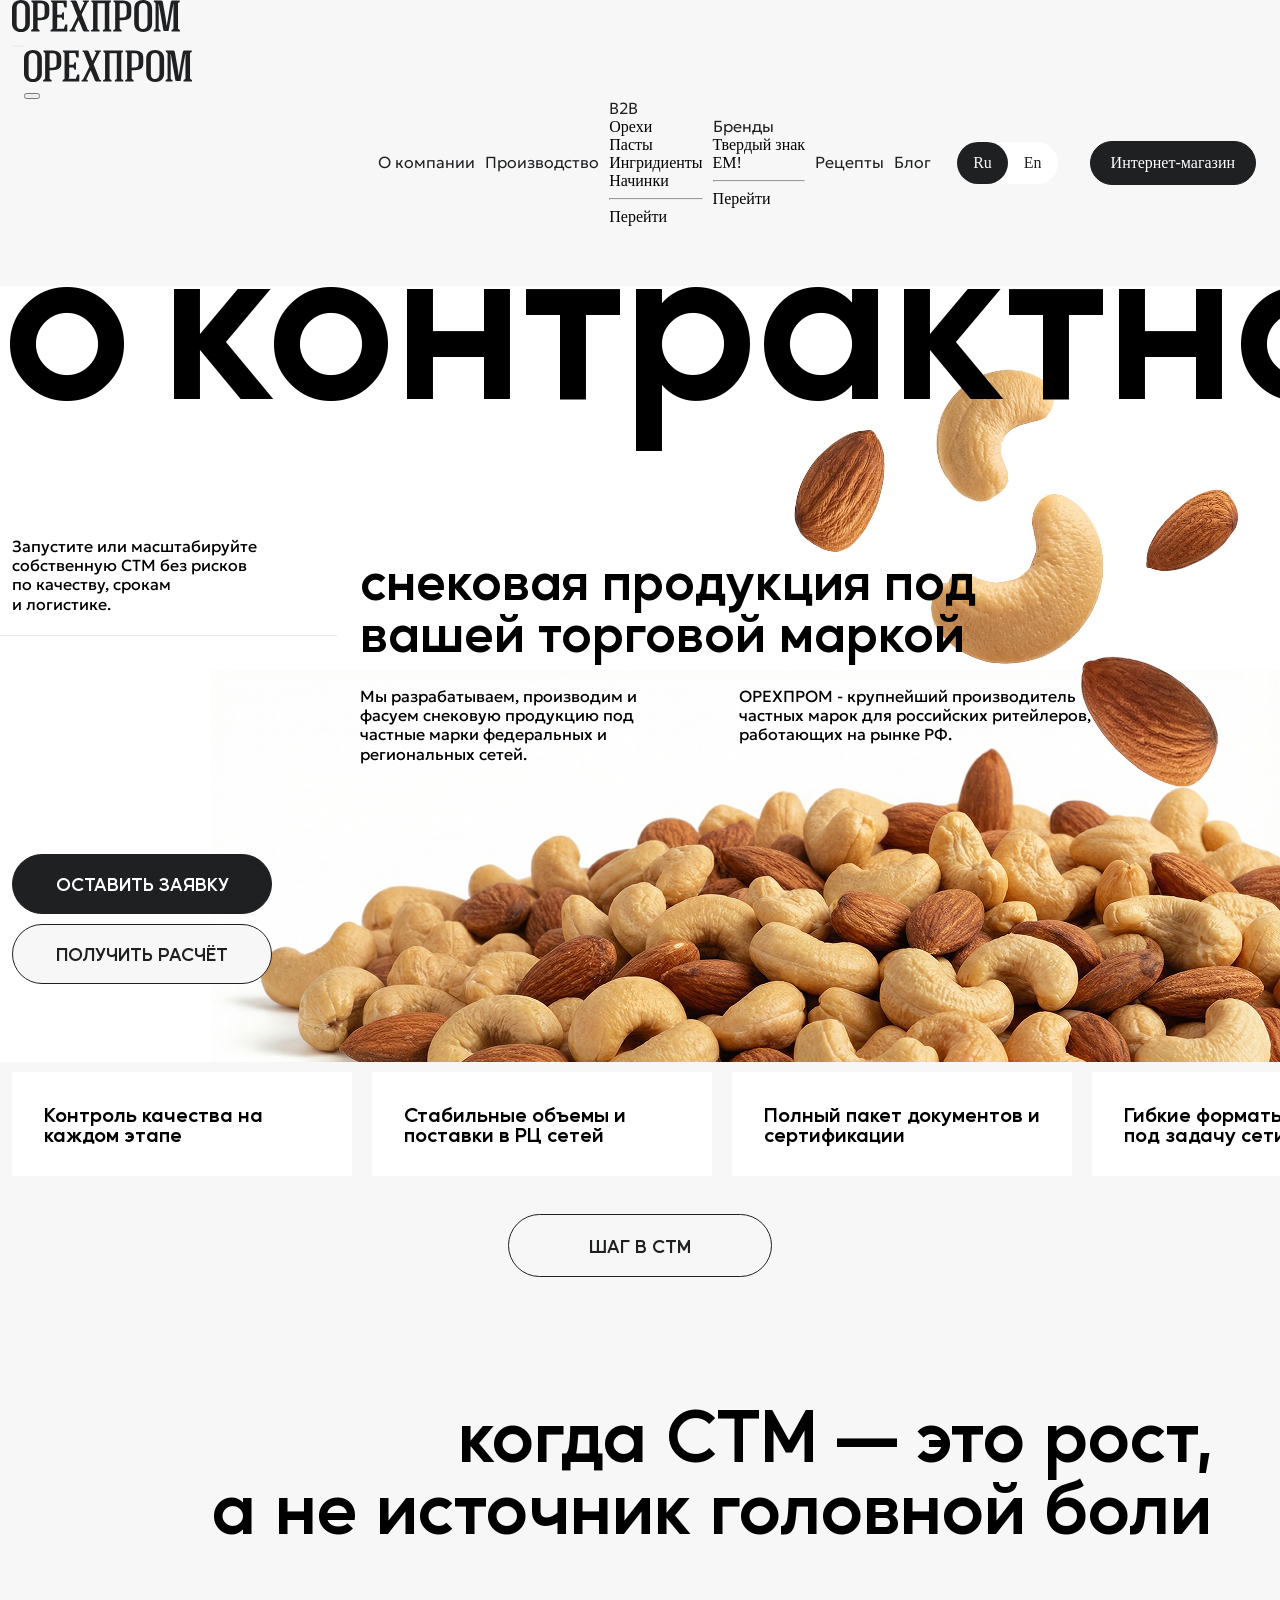
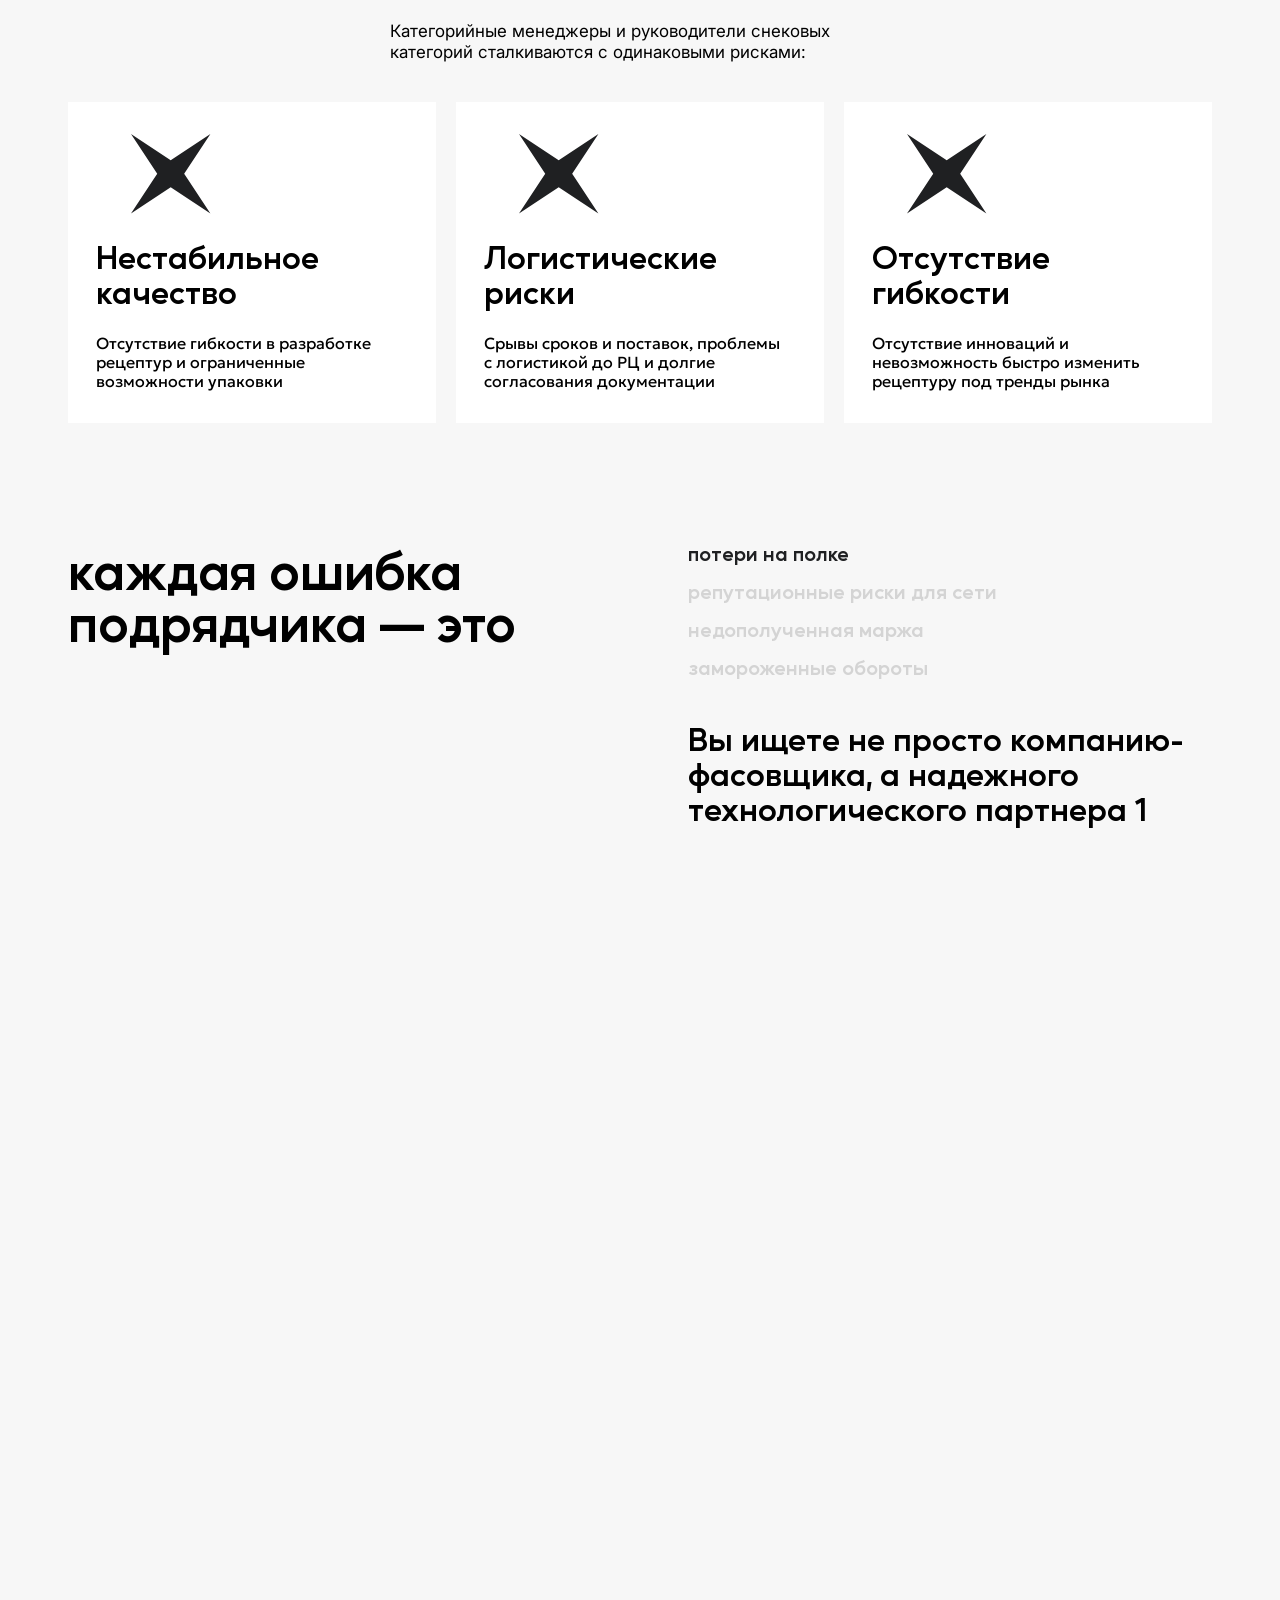
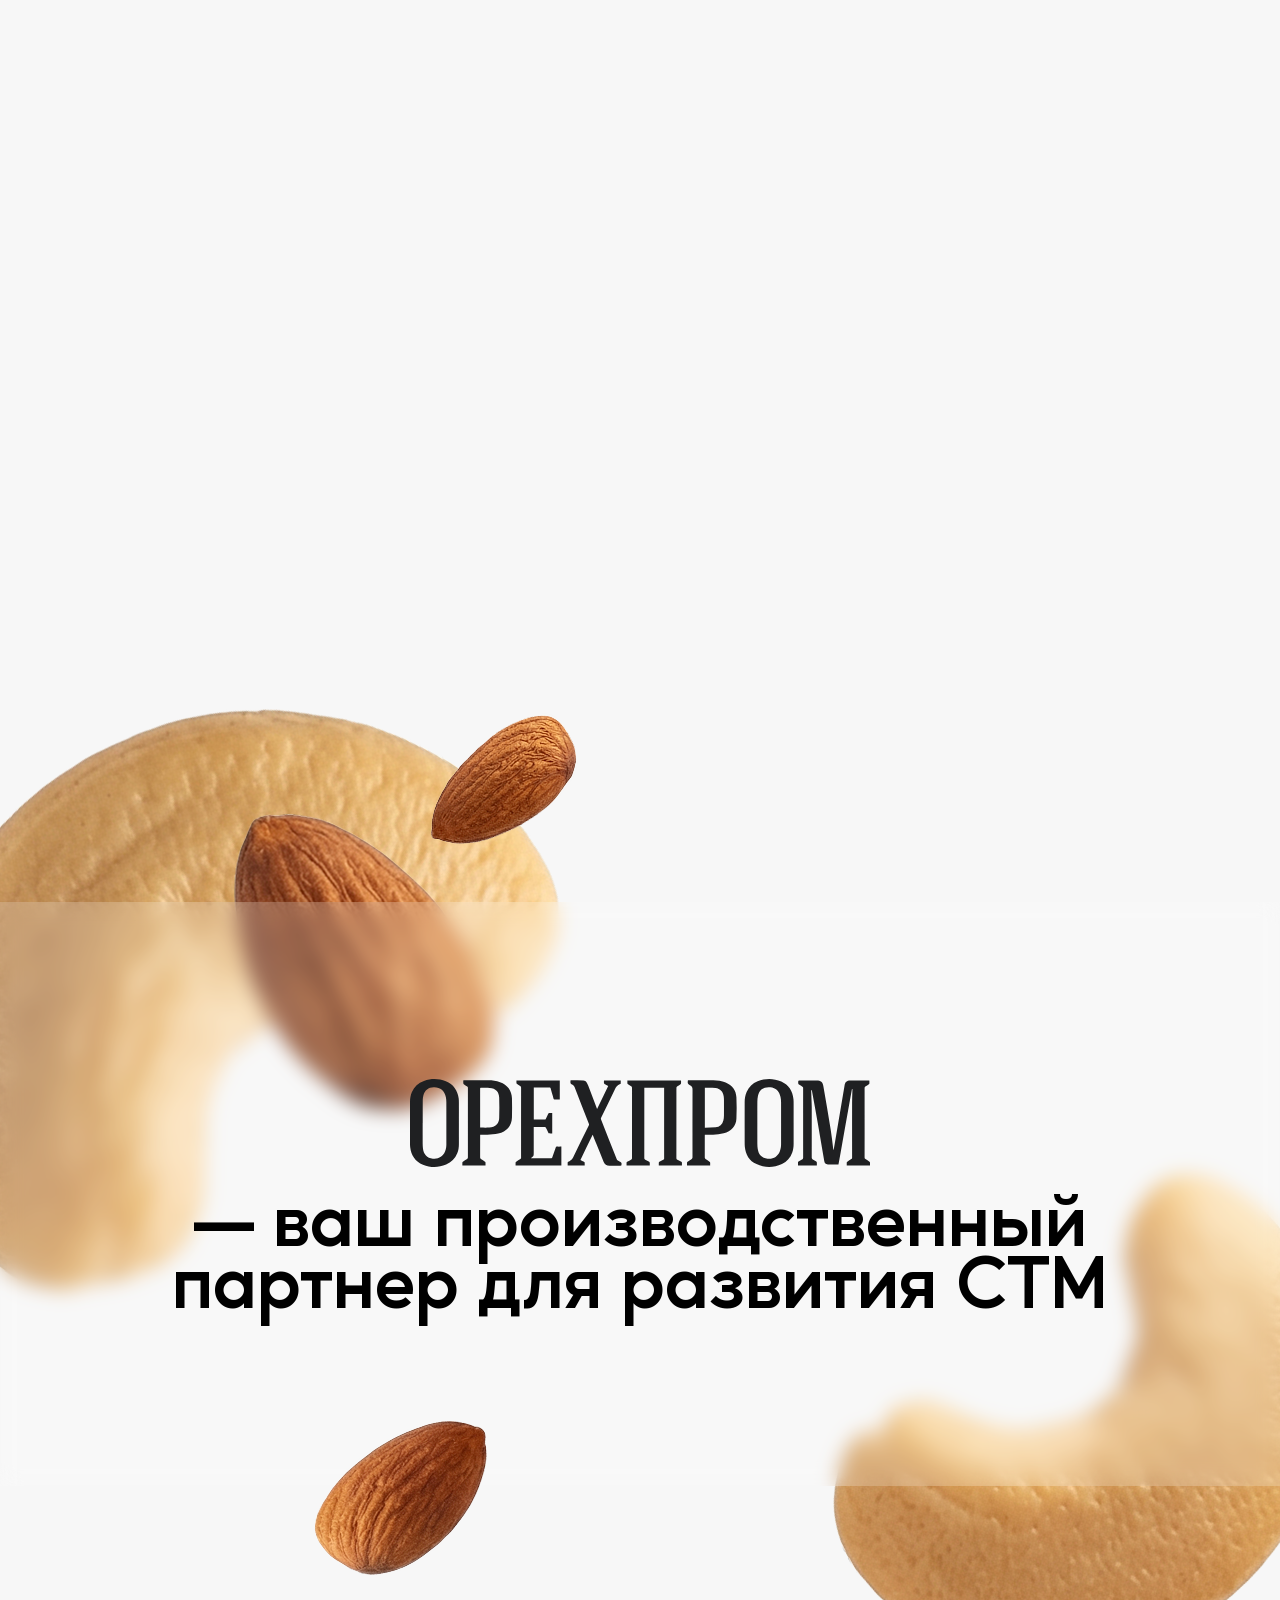
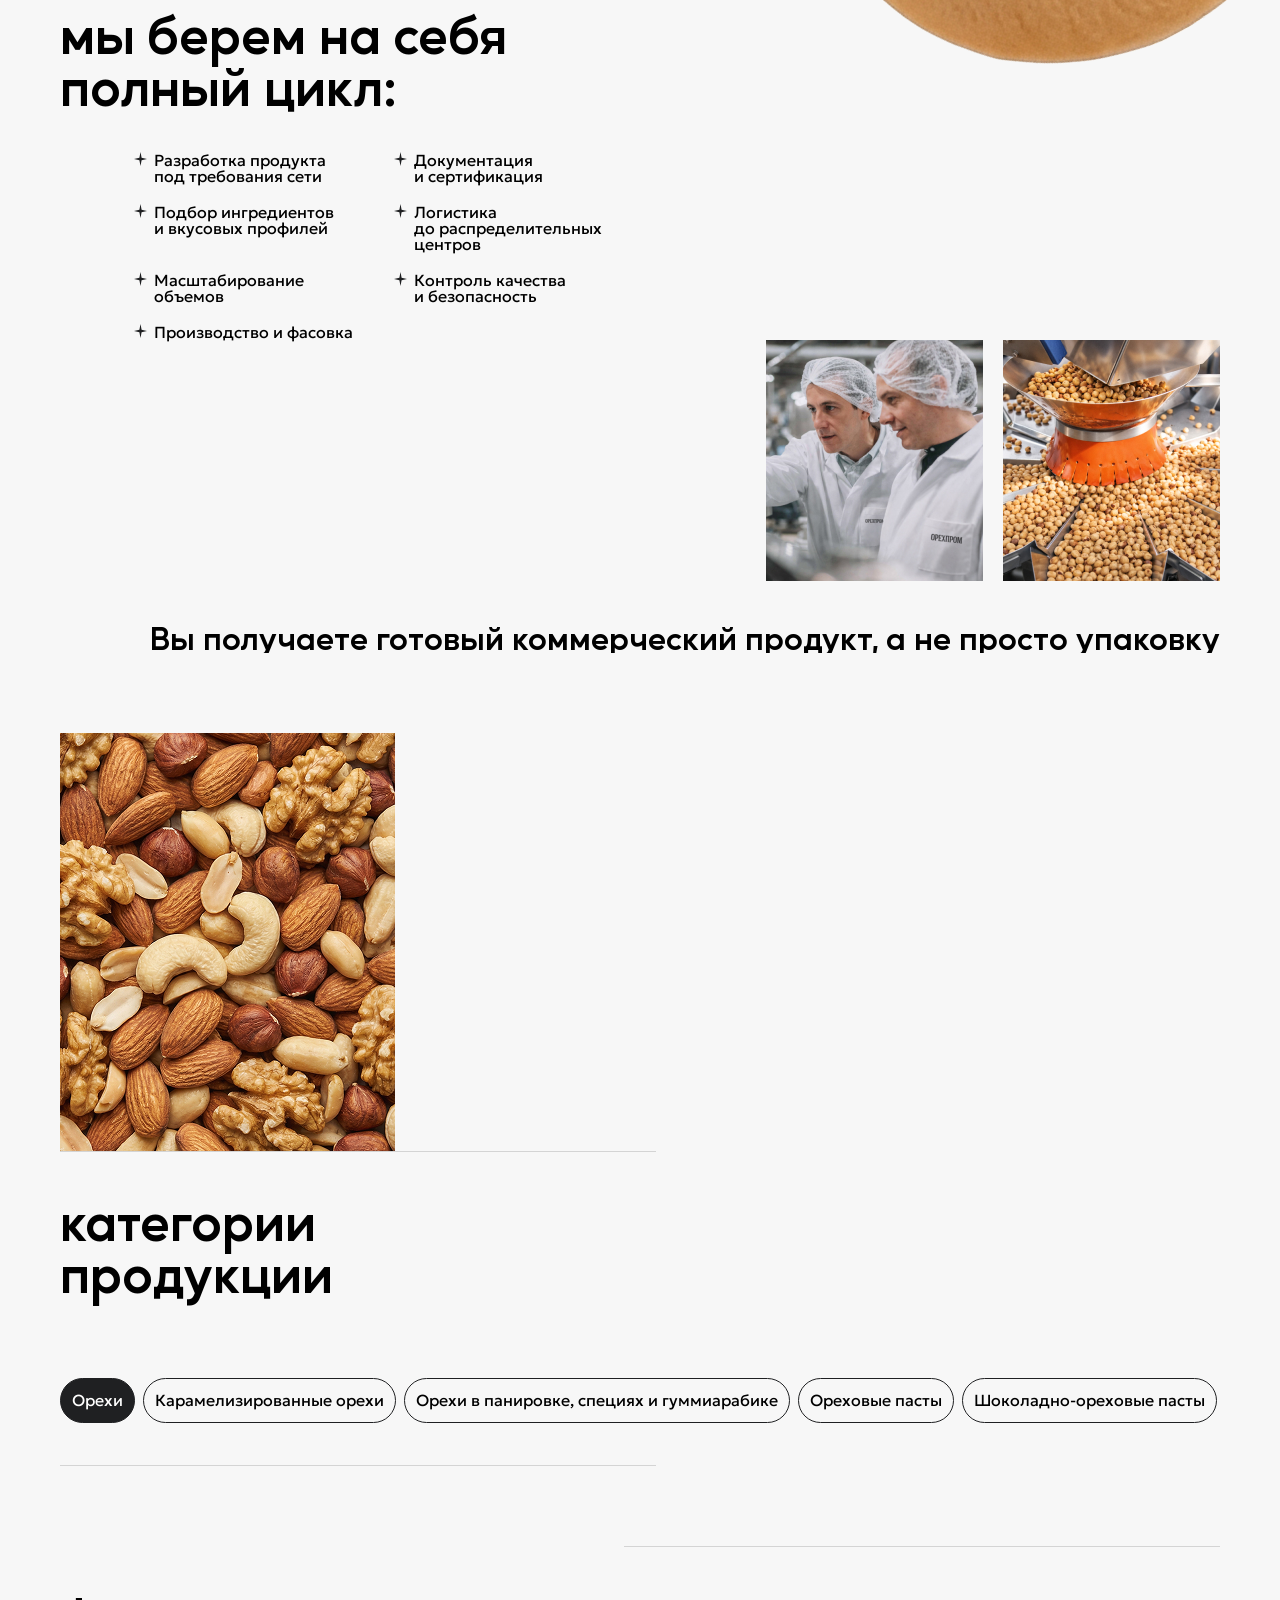
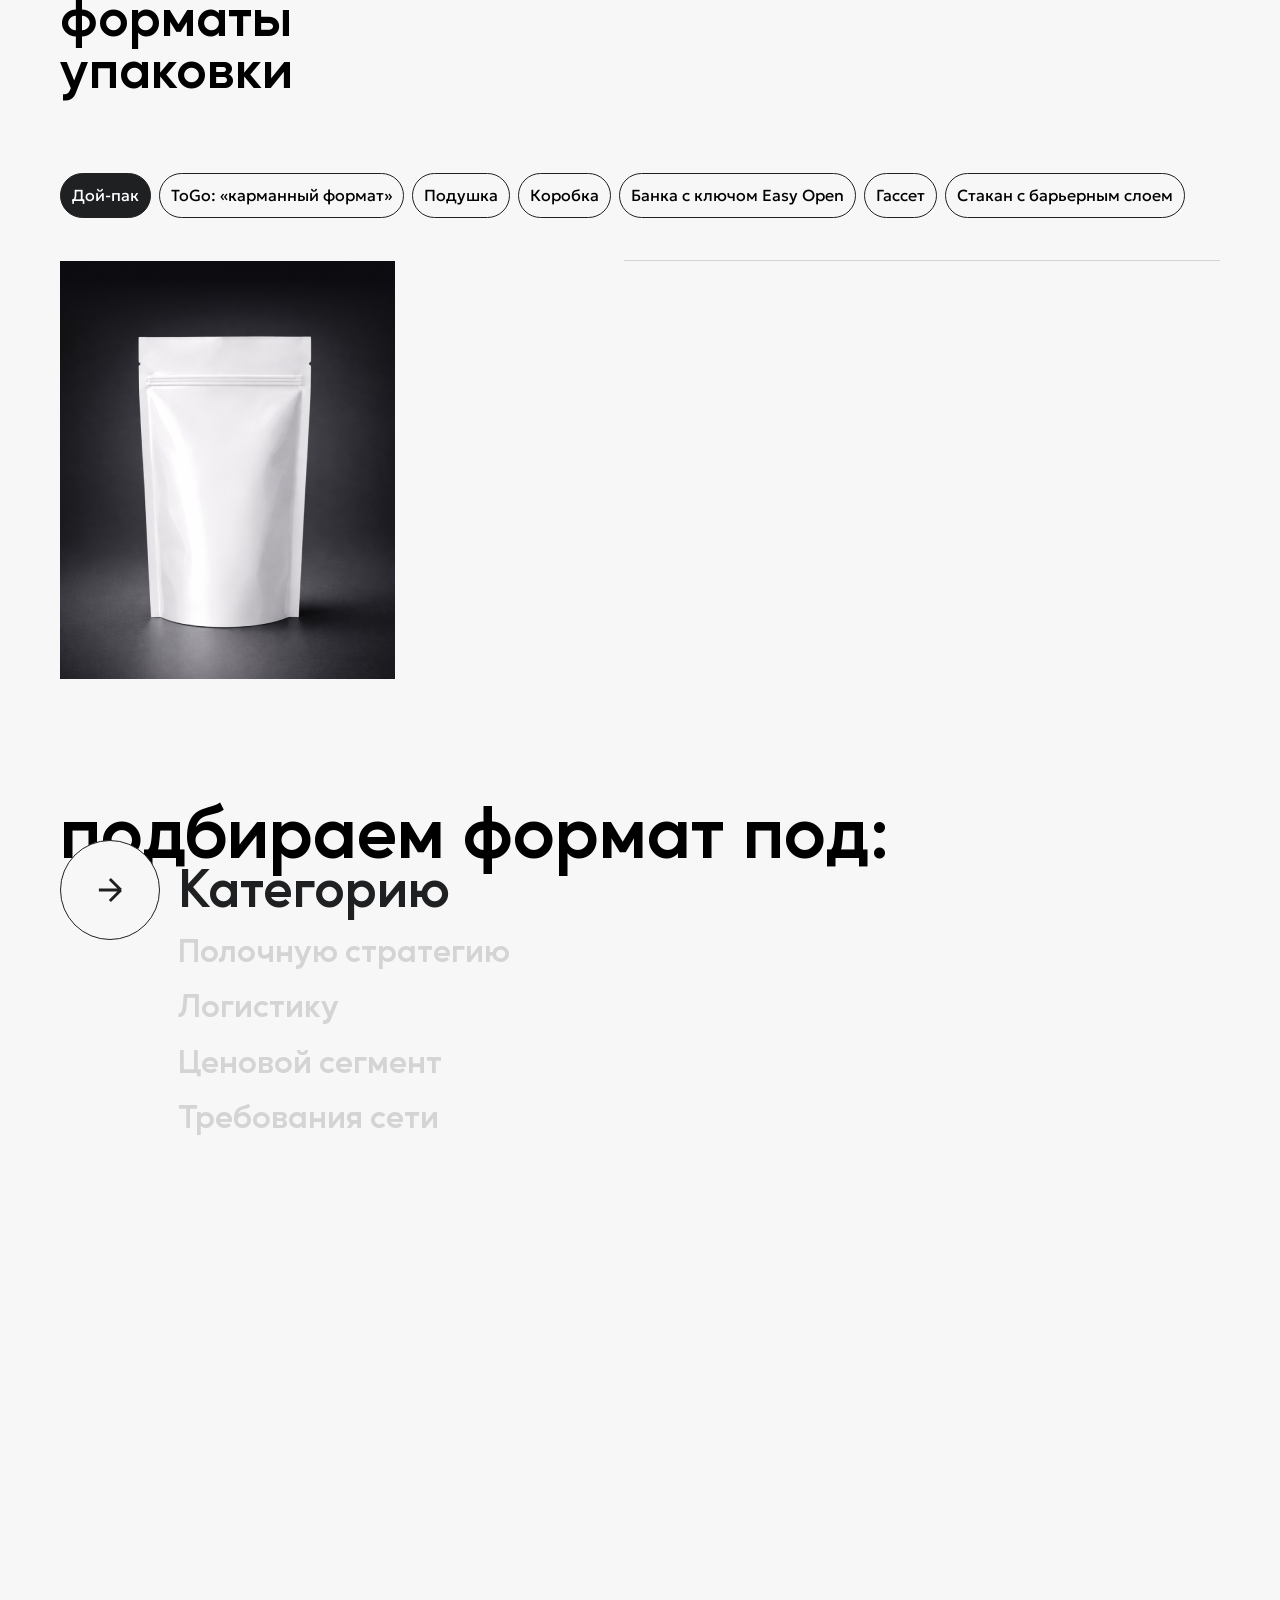
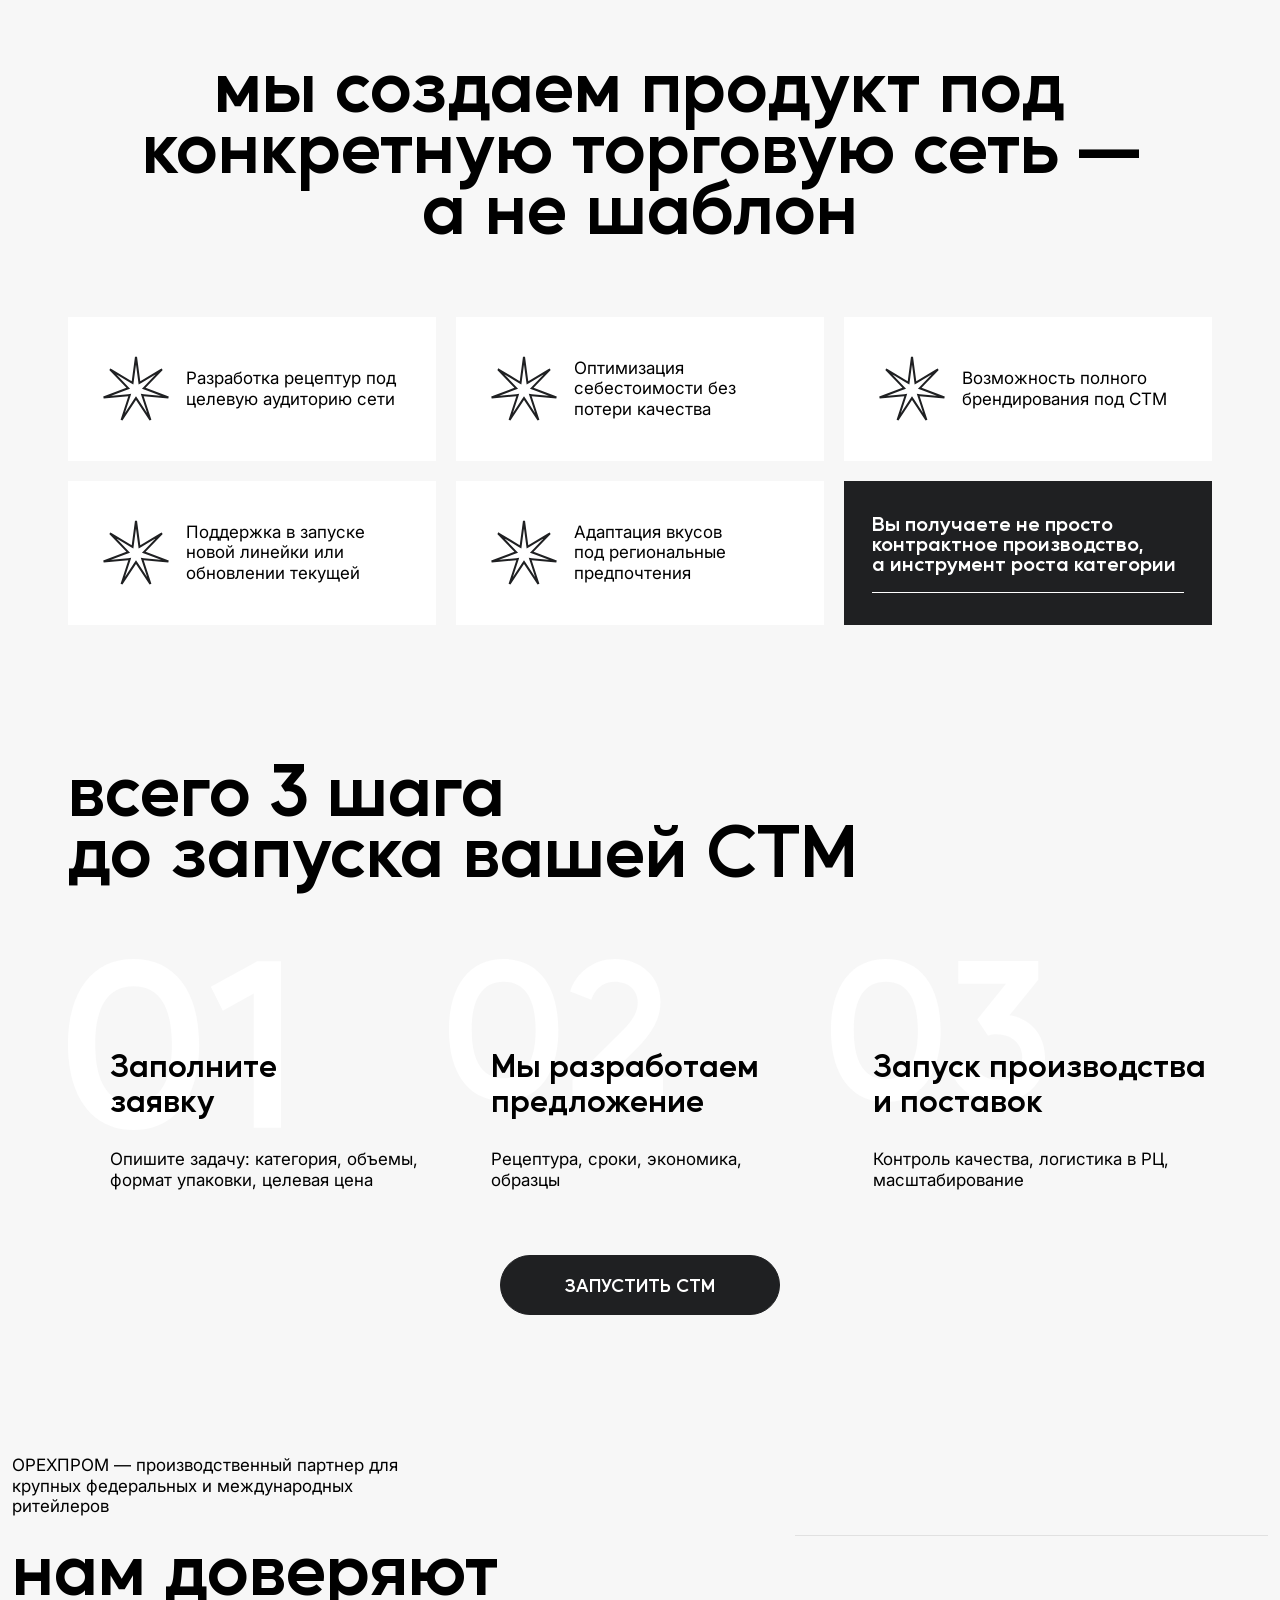
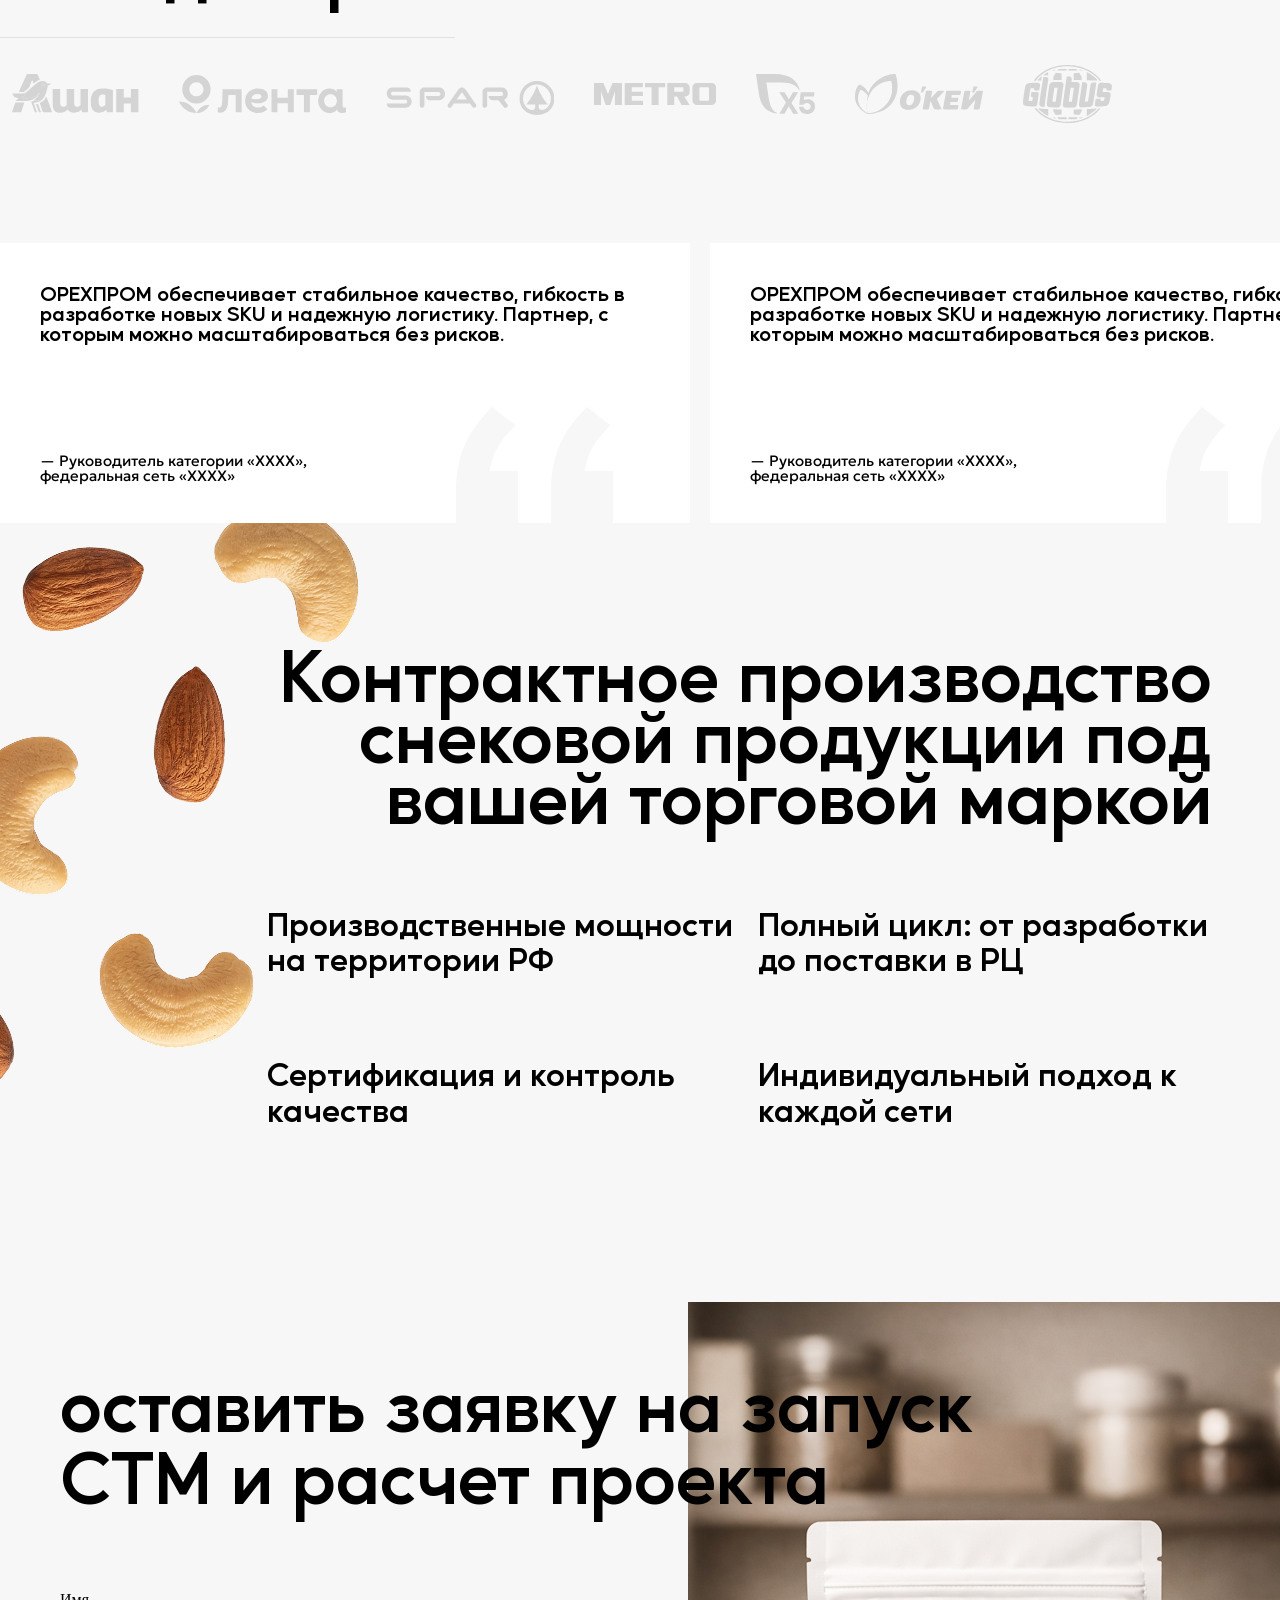
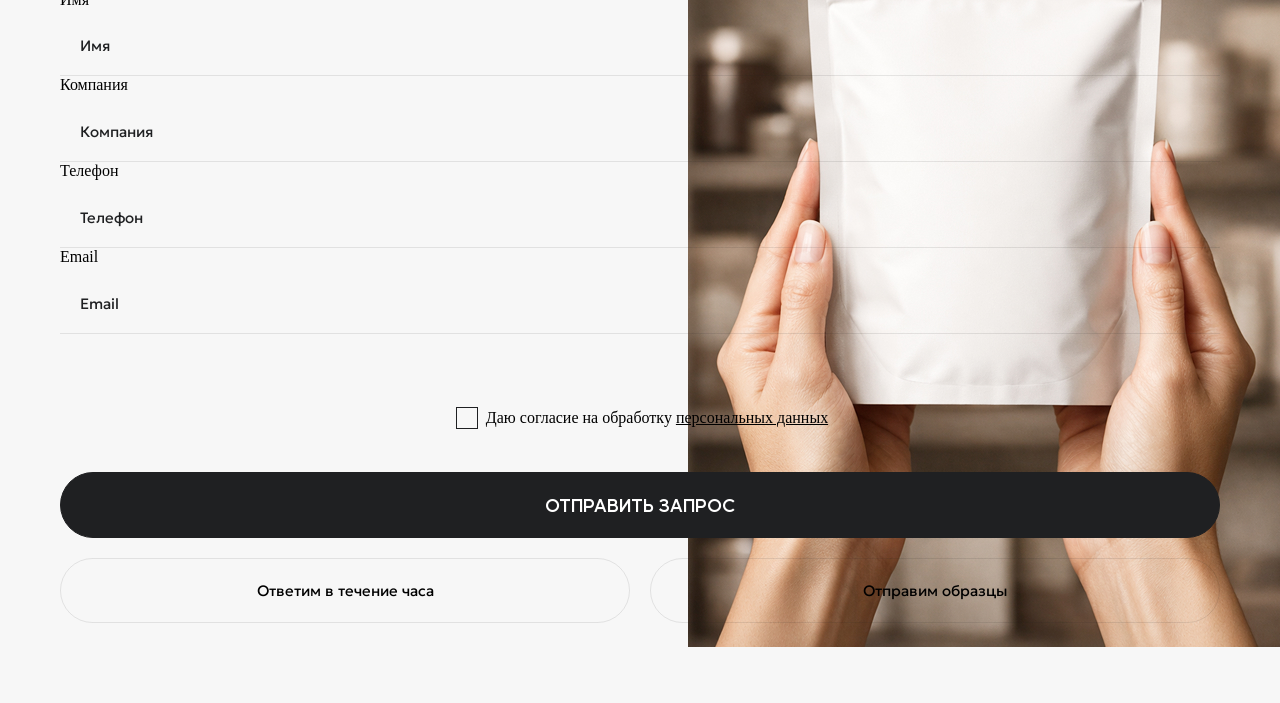
==== commit e717974c: "FIX" ====
--- a/ctm.html
+++ b/ctm.html
@@ -213,8 +213,13 @@
                 <section class="page-ctm-promo">
                     <div class="container">
                         <h2 class="page-ctm-promo__title">когда СТМ — это рост, а не источник головной боли</h2>
-                        <div class="page-ctm-promo__text">
-                            Категорийные менеджеры и руководители снековых категорий сталкиваются с одинаковыми рисками:
+                        <div class="row">
+                            <div class="col-xl-5 offset-xl-4">
+                                <div class="page-ctm-promo__text">
+                                    Категорийные менеджеры и руководители снековых категорий сталкиваются с одинаковыми
+                                    рисками:
+                                </div>
+                            </div>
                         </div>
                         <ul class="d-flex flex-column flex-lg-row page-ctm-promo__list">
                             <li class="page-ctm-promo__item">
@@ -249,7 +254,7 @@
                         </ul>
                     </div>
                 </section>
-    
+
                 <section class="js-page-ctm-mistakes-section page-ctm-mistakes">
                     <div class="container">
                         <div class="page-ctm-mistakes__inner">
@@ -284,7 +289,7 @@
                     </div>
                 </section>
             </div>
-    
+
             <section class="page-ctm-slogan">
                 <img src="img/ctm/slogan/slogan-1.png" alt=""
                     class="page-ctm-slogan__decoration page-ctm-slogan__decoration--1">
@@ -331,36 +336,37 @@
                     </div>
                 </div>
             </section>
+            <section class="page-ctm-cycle">
+                <div class="container">
+                    <div class="row">
+                        <div class="col-lg-6 col-xl-5 offset-xl-1">
+                            <h2 class="page-ctm-cycle__title">мы берем на себя полный цикл:</h2>
+                            <ul class="page-ctm-cycle__list">
+                                <li class="page-ctm-cycle__item">Разработка продукта под требования сети</li>
+                                <li class="page-ctm-cycle__item">Документация и сертификация</li>
+                                <li class="page-ctm-cycle__item">Подбор ингредиентов и вкусовых профилей</li>
+                                <li class="page-ctm-cycle__item">Логистика до распределительных центров</li>
+                                <li class="page-ctm-cycle__item">Масштабирование объемов</li>
+                                <li class="page-ctm-cycle__item">Контроль качества и безопасность</li>
+                                <li class="page-ctm-cycle__item">Производство и фасовка</li>
+                            </ul>
+                        </div>
+                        <div class="col-lg-6 col-xl-4 offset-xl-1">
+                            <div class="d-flex page-ctm-cycle__img-block">
+                                <img src="img/ctm/cycle/cycle-1.jpg" alt="" class="page-ctm-cycle__img">
+                                <img src="img/ctm/cycle/cycle-2.jpg" alt="" class="page-ctm-cycle__img">
+                            </div>
+                            <p class="page-ctm-cycle__text">
+                                Вы получаете готовый коммерческий продукт, а не просто упаковку
+                            </p>
+                        </div>
+                    </div>
+                </div>
+            </section>
         </div>
 
 
-        <section class="page-ctm-cycle">
-            <div class="container">
-                <div class="row">
-                    <div class="col-lg-6 col-xl-5 offset-xl-1">
-                        <h2 class="page-ctm-cycle__title">мы берем на себя полный цикл:</h2>
-                        <ul class="page-ctm-cycle__list">
-                            <li class="page-ctm-cycle__item">Разработка продукта под требования сети</li>
-                            <li class="page-ctm-cycle__item">Документация и сертификация</li>
-                            <li class="page-ctm-cycle__item">Подбор ингредиентов и вкусовых профилей</li>
-                            <li class="page-ctm-cycle__item">Логистика до распределительных центров</li>
-                            <li class="page-ctm-cycle__item">Масштабирование объемов</li>
-                            <li class="page-ctm-cycle__item">Контроль качества и безопасность</li>
-                            <li class="page-ctm-cycle__item">Производство и фасовка</li>
-                        </ul>
-                    </div>
-                    <div class="col-lg-6 col-xl-4 offset-xl-1">
-                        <div class="d-flex page-ctm-cycle__img-block">
-                            <img src="img/ctm/cycle/cycle-1.jpg" alt="" class="page-ctm-cycle__img">
-                            <img src="img/ctm/cycle/cycle-2.jpg" alt="" class="page-ctm-cycle__img">
-                        </div>
-                        <p class="page-ctm-cycle__text">
-                            Вы получаете готовый коммерческий продукт, а не просто упаковку
-                        </p>
-                    </div>
-                </div>
-            </div>
-        </section>
+
 
         <section class="page-ctm-categories">
             <div class="container">
@@ -470,9 +476,11 @@
             <div class="container">
                 <div class="row">
                     <div class="col-xl-5 offset-xl-1">
-                        <h2 class="page-ctm-format-types__title">
-                            подбираем формат под:
-                        </h2>
+                        <div class="page-ctm-format-types__header">
+                            <h2 class="page-ctm-format-types__title">
+                                подбираем формат под:
+                            </h2>
+                        </div>
                     </div>
                     <div class="col-xl-6">
                         <div class="page-ctm-format-types__inner">
--- a/css/index.css
+++ b/css/index.css
@@ -8421,6 +8421,7 @@
 }
 @media (max-width: 767.98px) {
   .page-ctm-trust__block {
+    padding-top: 0;
     padding-bottom: 24px;
   }
 }
@@ -8451,6 +8452,16 @@
   font-weight: 400;
   font-size: 17px;
   line-height: 120%;
+}
+@media (max-width: 767.98px) {
+  .page-ctm-trust__text {
+    font-family: "Geologica";
+    font-style: normal;
+    font-weight: 400;
+    font-size: 15px;
+    line-height: 100%;
+    letter-spacing: -5%;
+  }
 }
 .page-ctm-trust__list {
   margin-top: 27px;
@@ -8598,7 +8609,7 @@
 }
 @media (max-width: 767.98px) {
   .page-ctm-contracts__decoration {
-    top: -410px;
+    top: -360px;
     width: 290px;
     object-fit: contain;
   }
@@ -8989,7 +9000,7 @@
 }
 .page-ctm-cycle__item::before {
   content: "";
-  background-image: url("../../../img/ctm/list-marker-small.svg");
+  background-image: url("../img/ctm/list-marker-small.svg");
   width: 13px;
   height: 14px;
   position: absolute;
@@ -9031,11 +9042,6 @@
   line-height: 100%;
   letter-spacing: 1.1%;
 }
-@media (max-width: 991.98px) {
-  .page-ctm-cycle__text {
-    text-align: start;
-  }
-}
 @media (max-width: 767.98px) {
   .page-ctm-cycle__text {
     margin-top: 24px;
@@ -9050,6 +9056,8 @@
 @media (max-width: 767.98px) {
   .page-ctm-categories {
     padding-top: 56px;
+    padding-bottom: 24px;
+    border-bottom: 1px solid #D4D4D4;
   }
 }
 @media (max-width: 1199.98px) {
@@ -9105,6 +9113,7 @@
 }
 @media (max-width: 767.98px) {
   .page-ctm-categories__title {
+    max-width: none;
     font-size: 32px;
     line-height: 110%;
     letter-spacing: -5%;
@@ -9180,6 +9189,8 @@
 @media (max-width: 767.98px) {
   .page-ctm-formats {
     padding-top: 56px;
+    padding-bottom: 24px;
+    border-bottom: 1px solid #D4D4D4;
   }
 }
 @media (max-width: 1199.98px) {
@@ -9305,11 +9316,12 @@
 }
 
 .page-ctm-format-types {
-  padding-top: 120px;
+  margin-top: 120px;
 }
 @media (max-width: 767.98px) {
   .page-ctm-format-types {
-    padding-top: 56px;
+    margin-top: 56px;
+    overflow: hidden;
   }
 }
 .page-ctm-format-types__title {
@@ -9331,6 +9343,11 @@
     line-height: 110%;
     max-width: 221px;
   }
+}
+.page-ctm-format-types__header {
+  position: relative;
+  z-index: 11;
+  background-color: #F7F7F7;
 }
 .page-ctm-format-types__inner {
   position: relative;
@@ -9355,11 +9372,19 @@
   background-position: center;
   z-index: 11;
 }
+@media (max-width: 767.98px) {
+  .page-ctm-format-types .js-page-ctm-format-types__list-pointer {
+    transform: translateY(-35px);
+  }
+}
 .page-ctm-format-types__list {
+  position: relative;
+  z-index: 2;
   margin-left: 118px;
   display: flex;
   flex-direction: column;
   gap: 20px;
+  transition: transform 0.3s ease-in-out;
 }
 .page-ctm-format-types__item {
   font-family: "Musticapro";
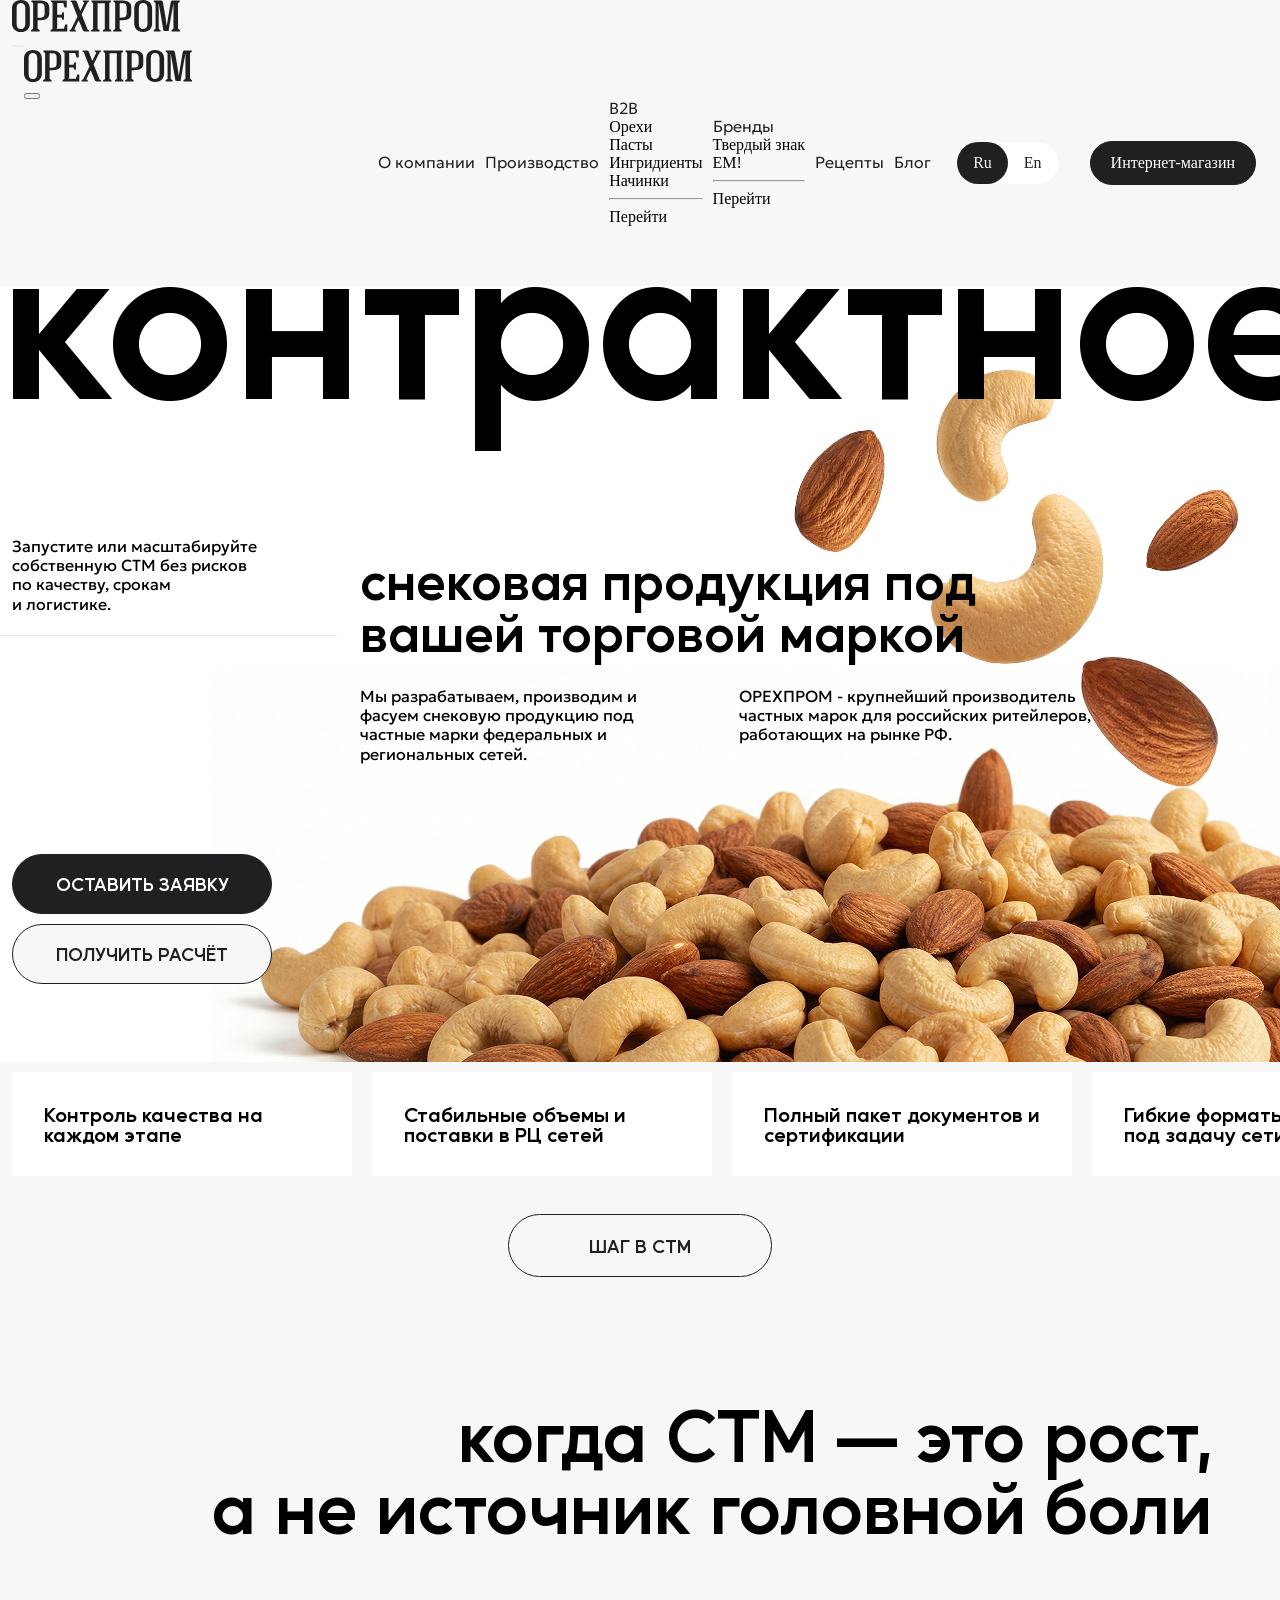
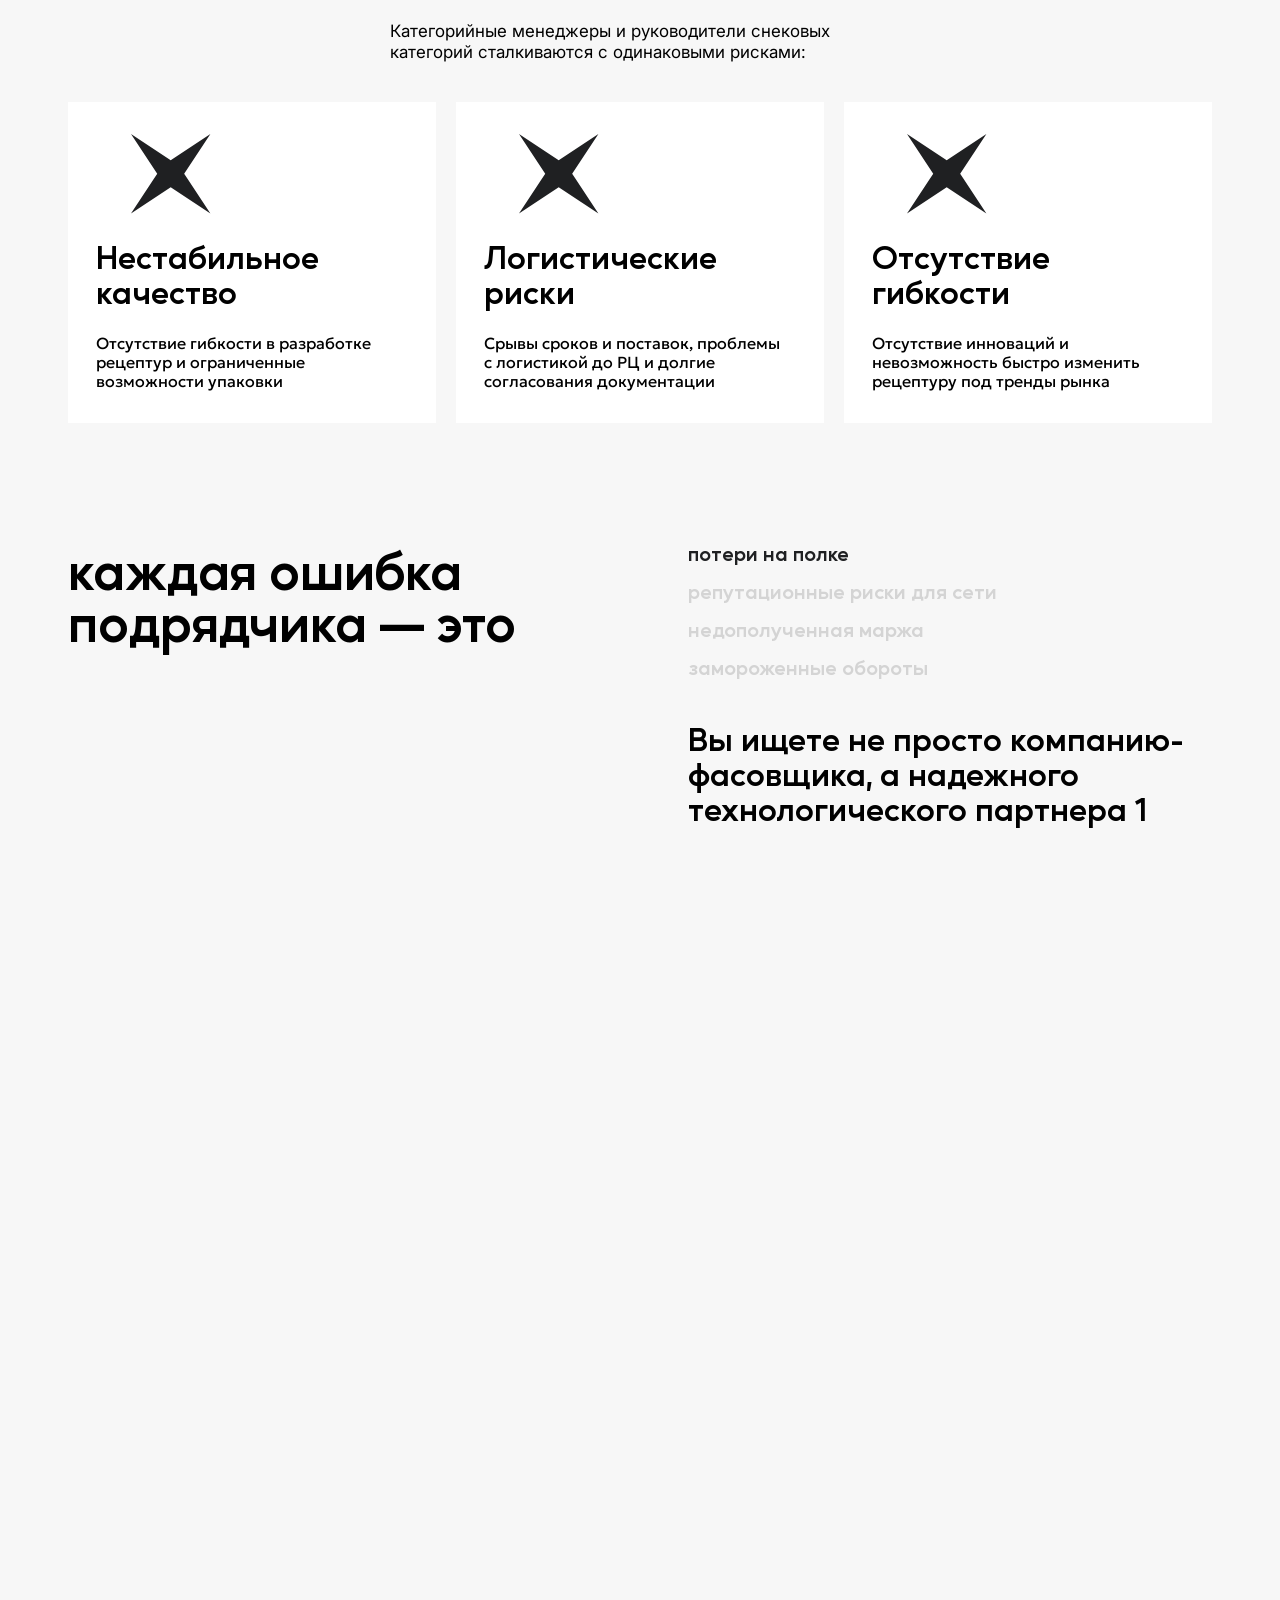
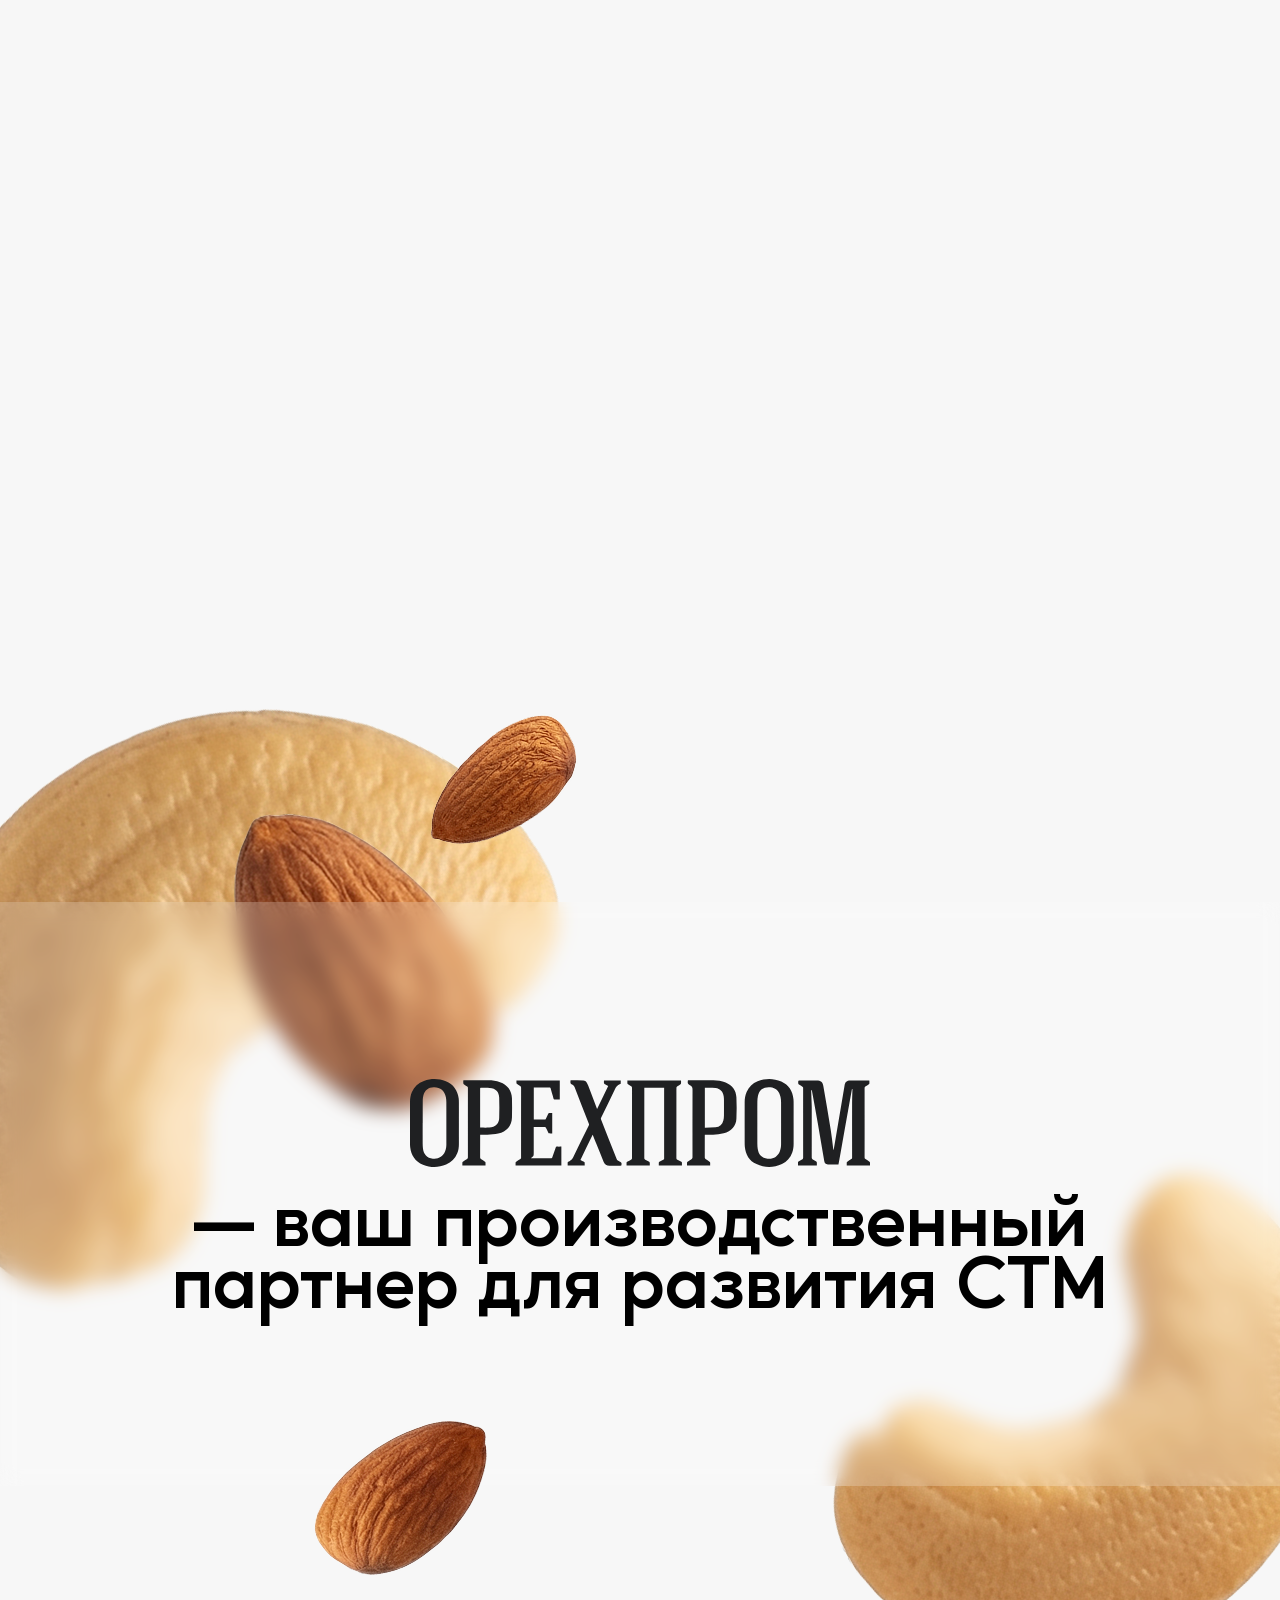
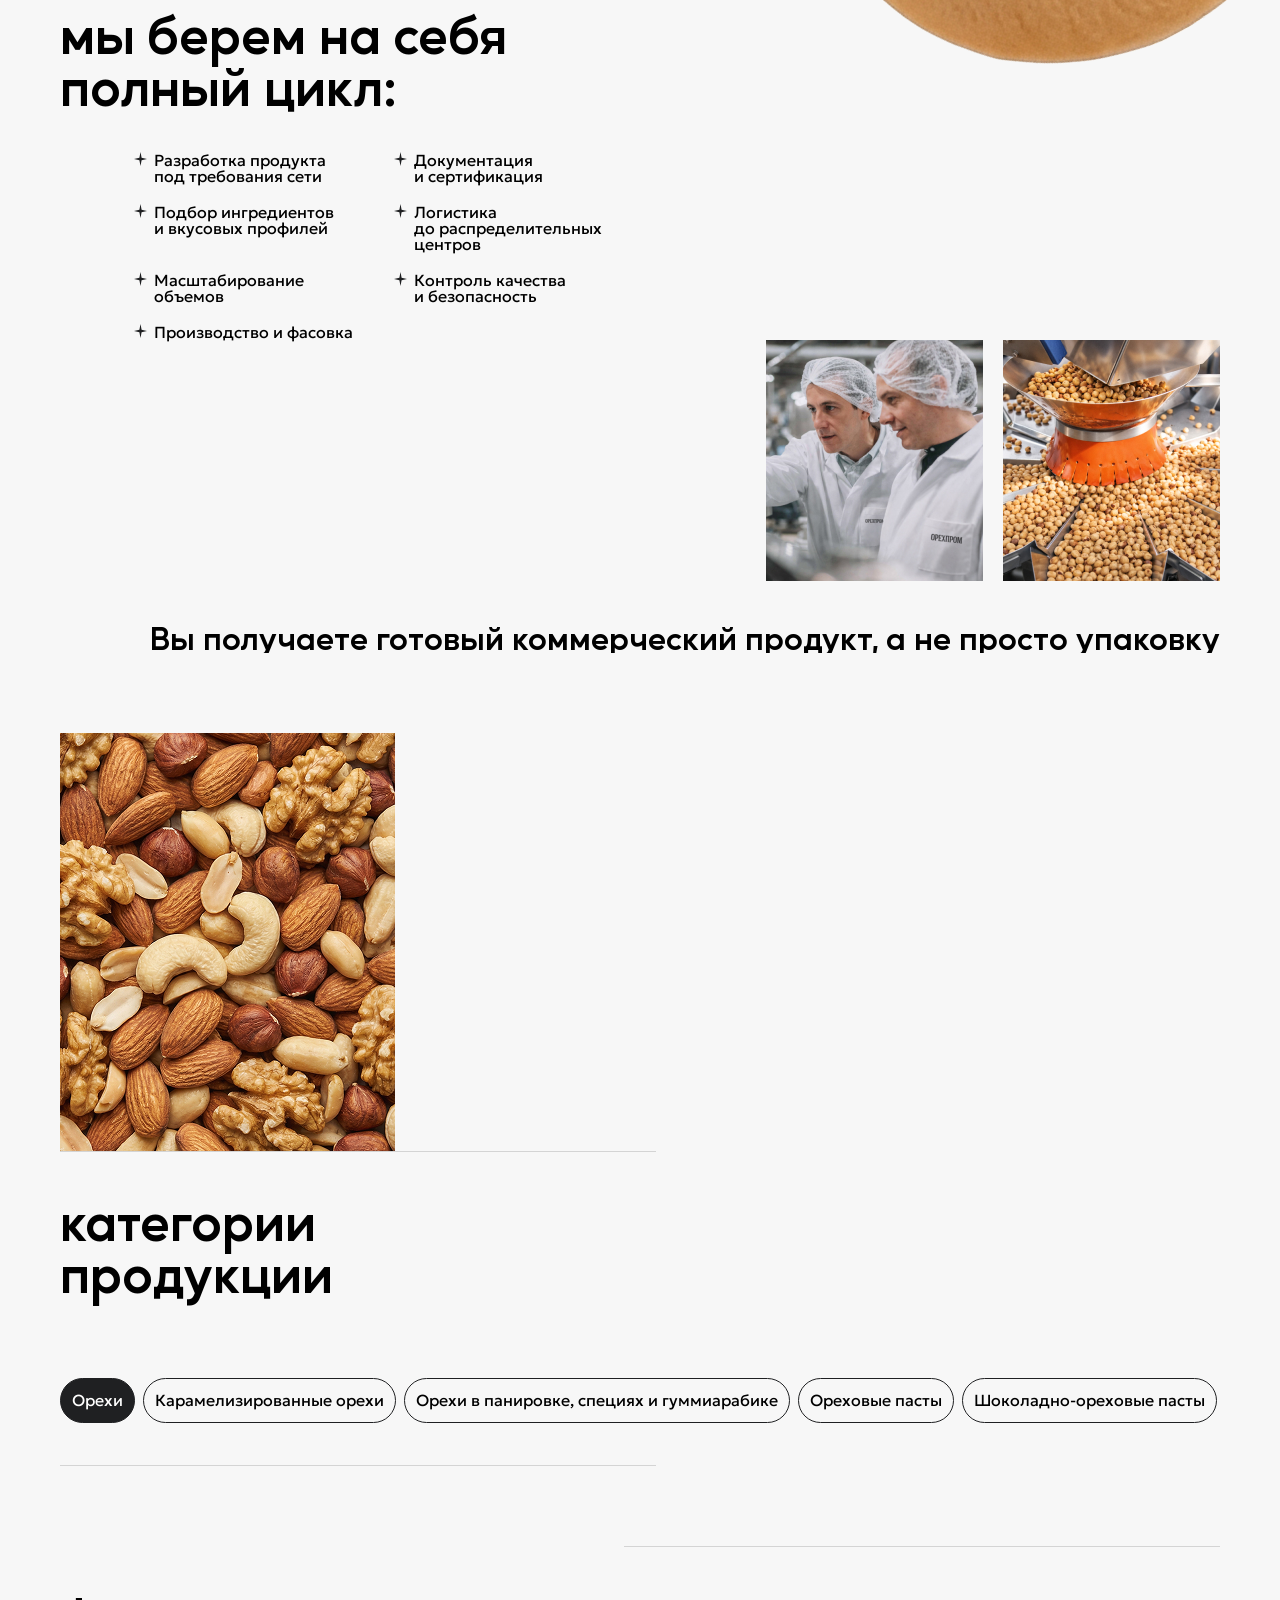
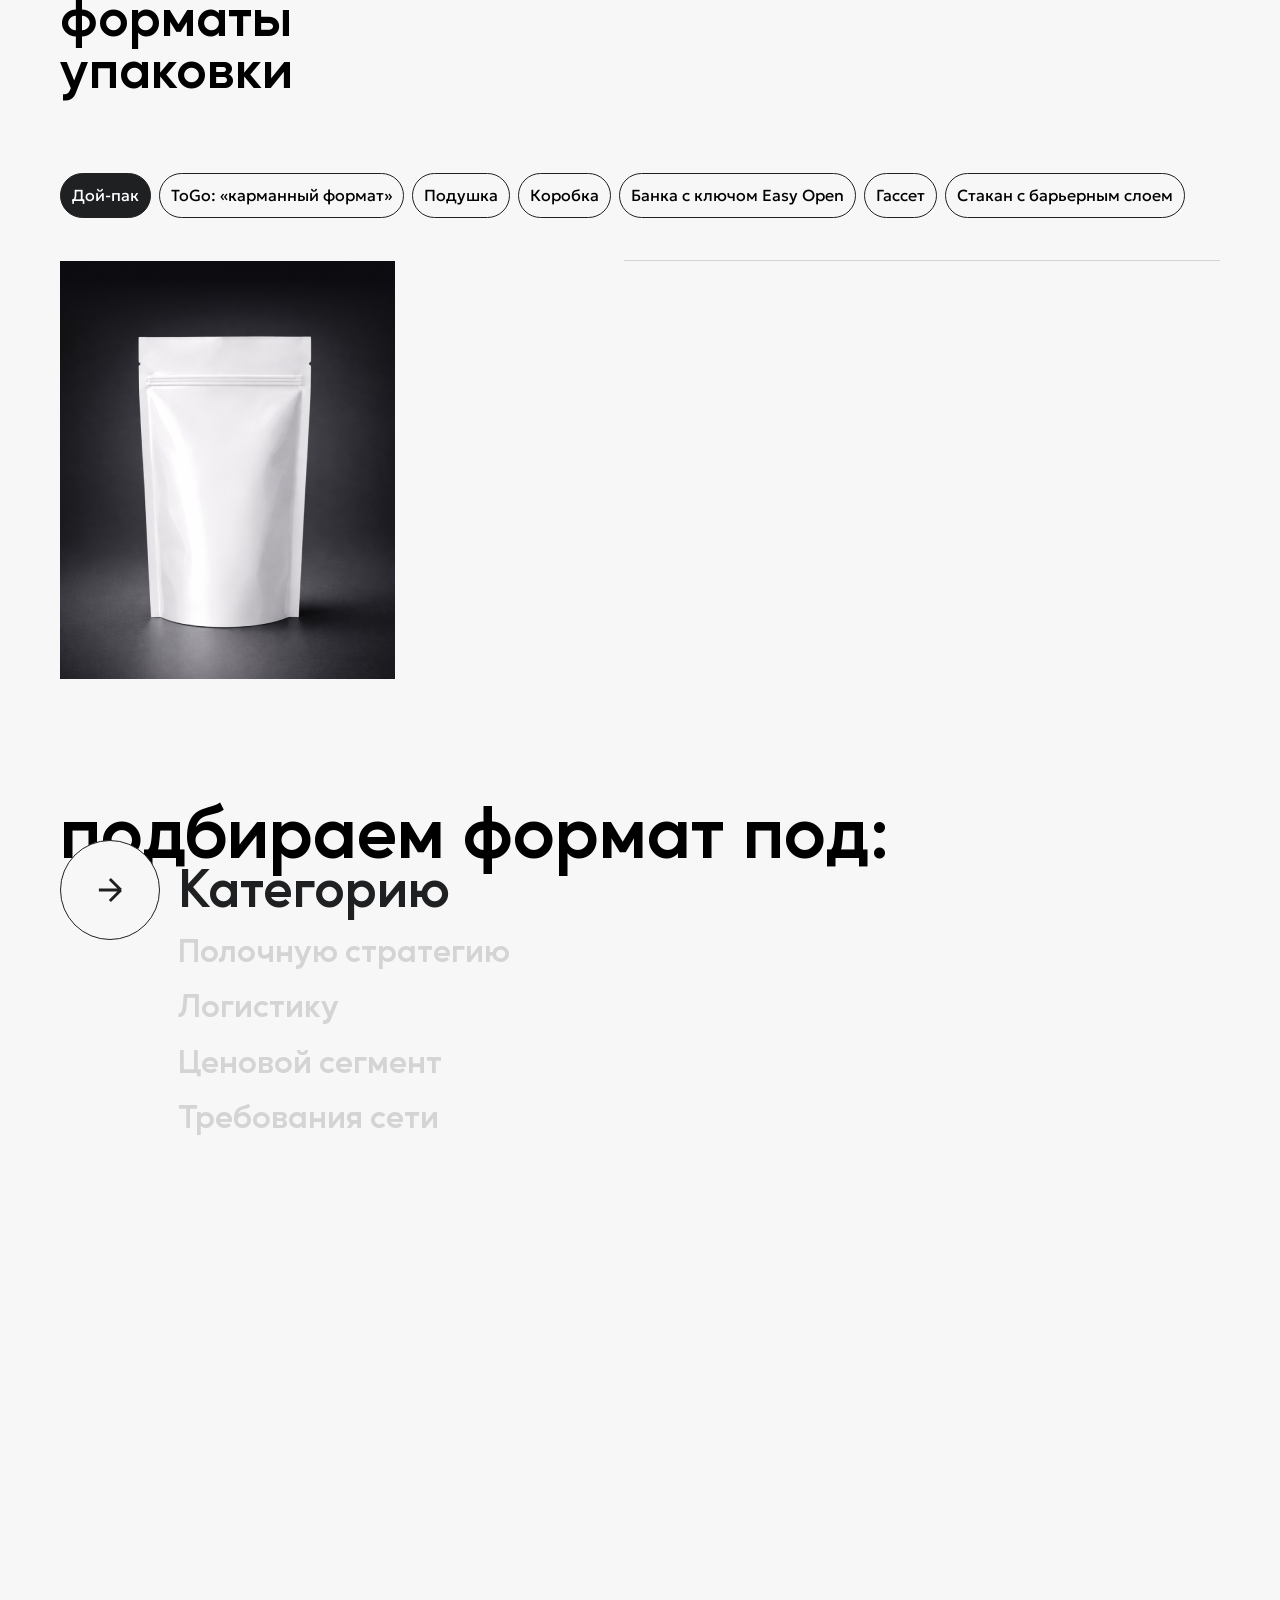
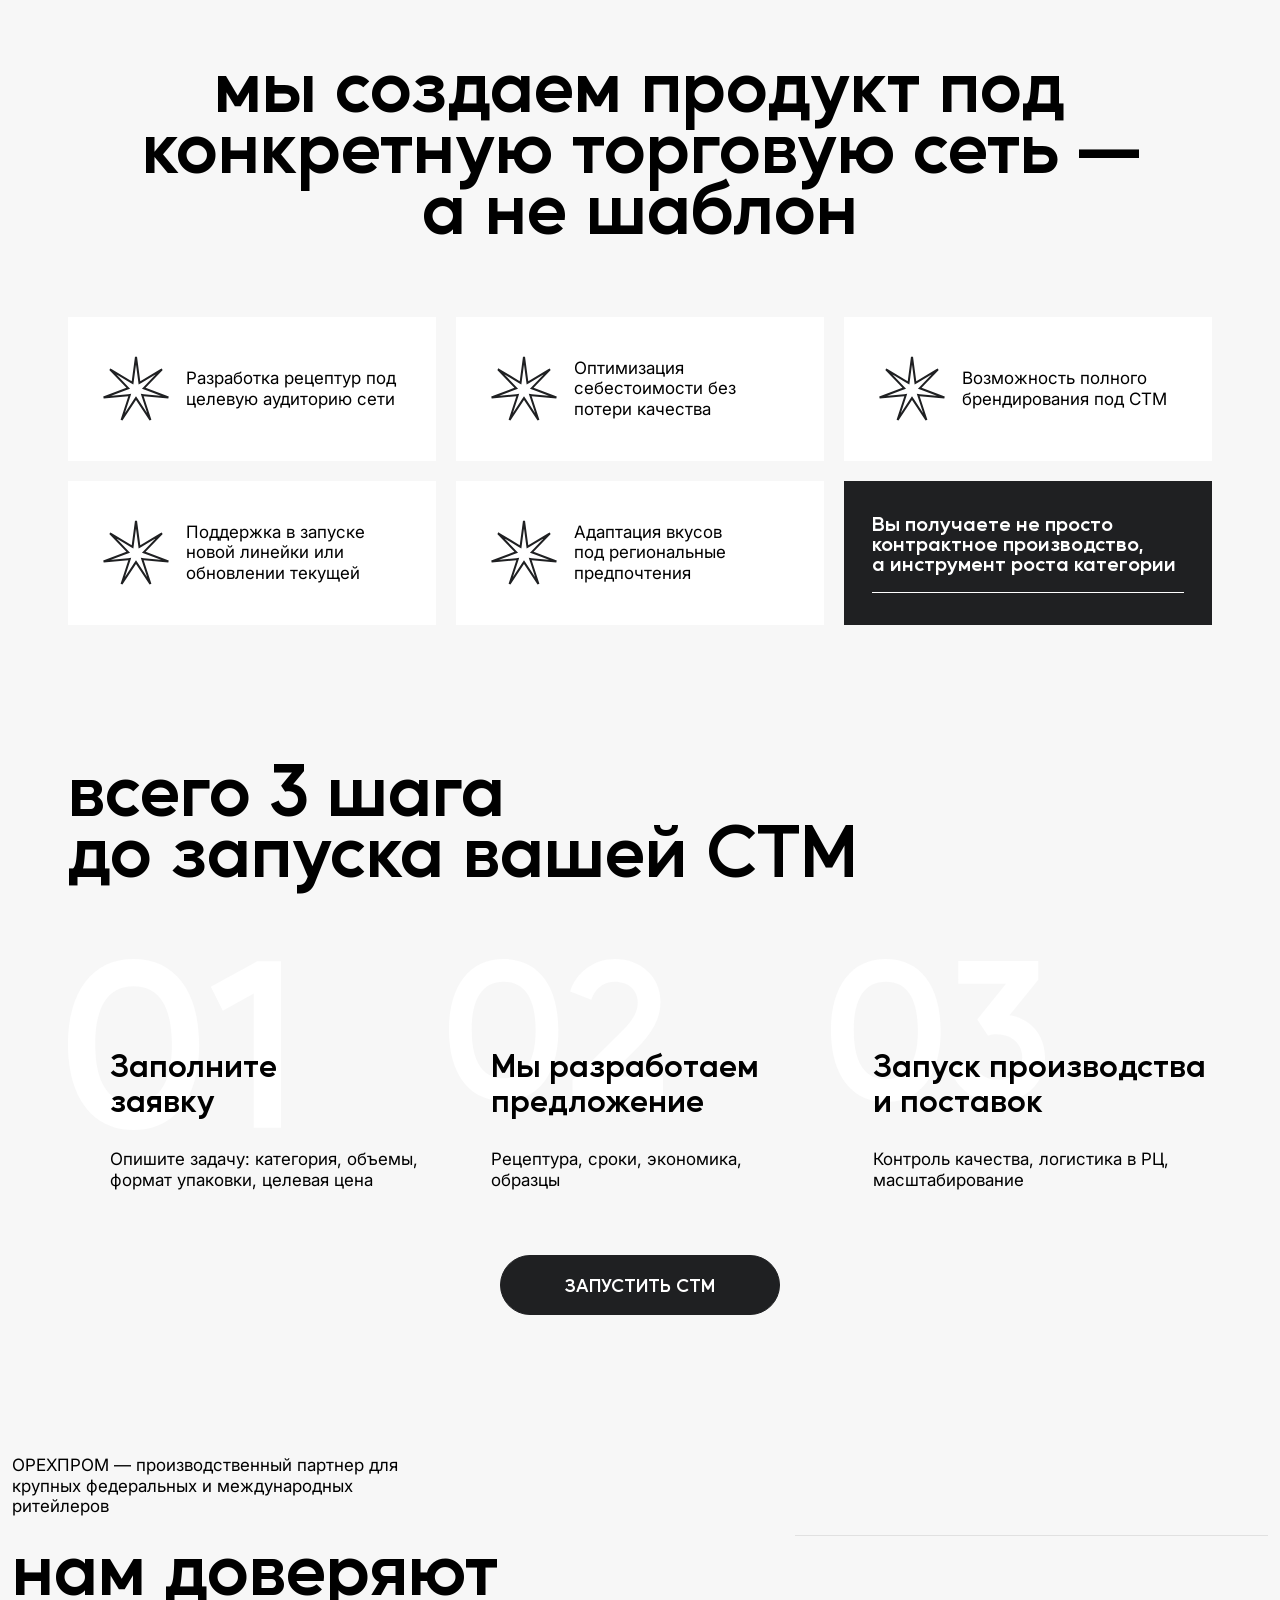
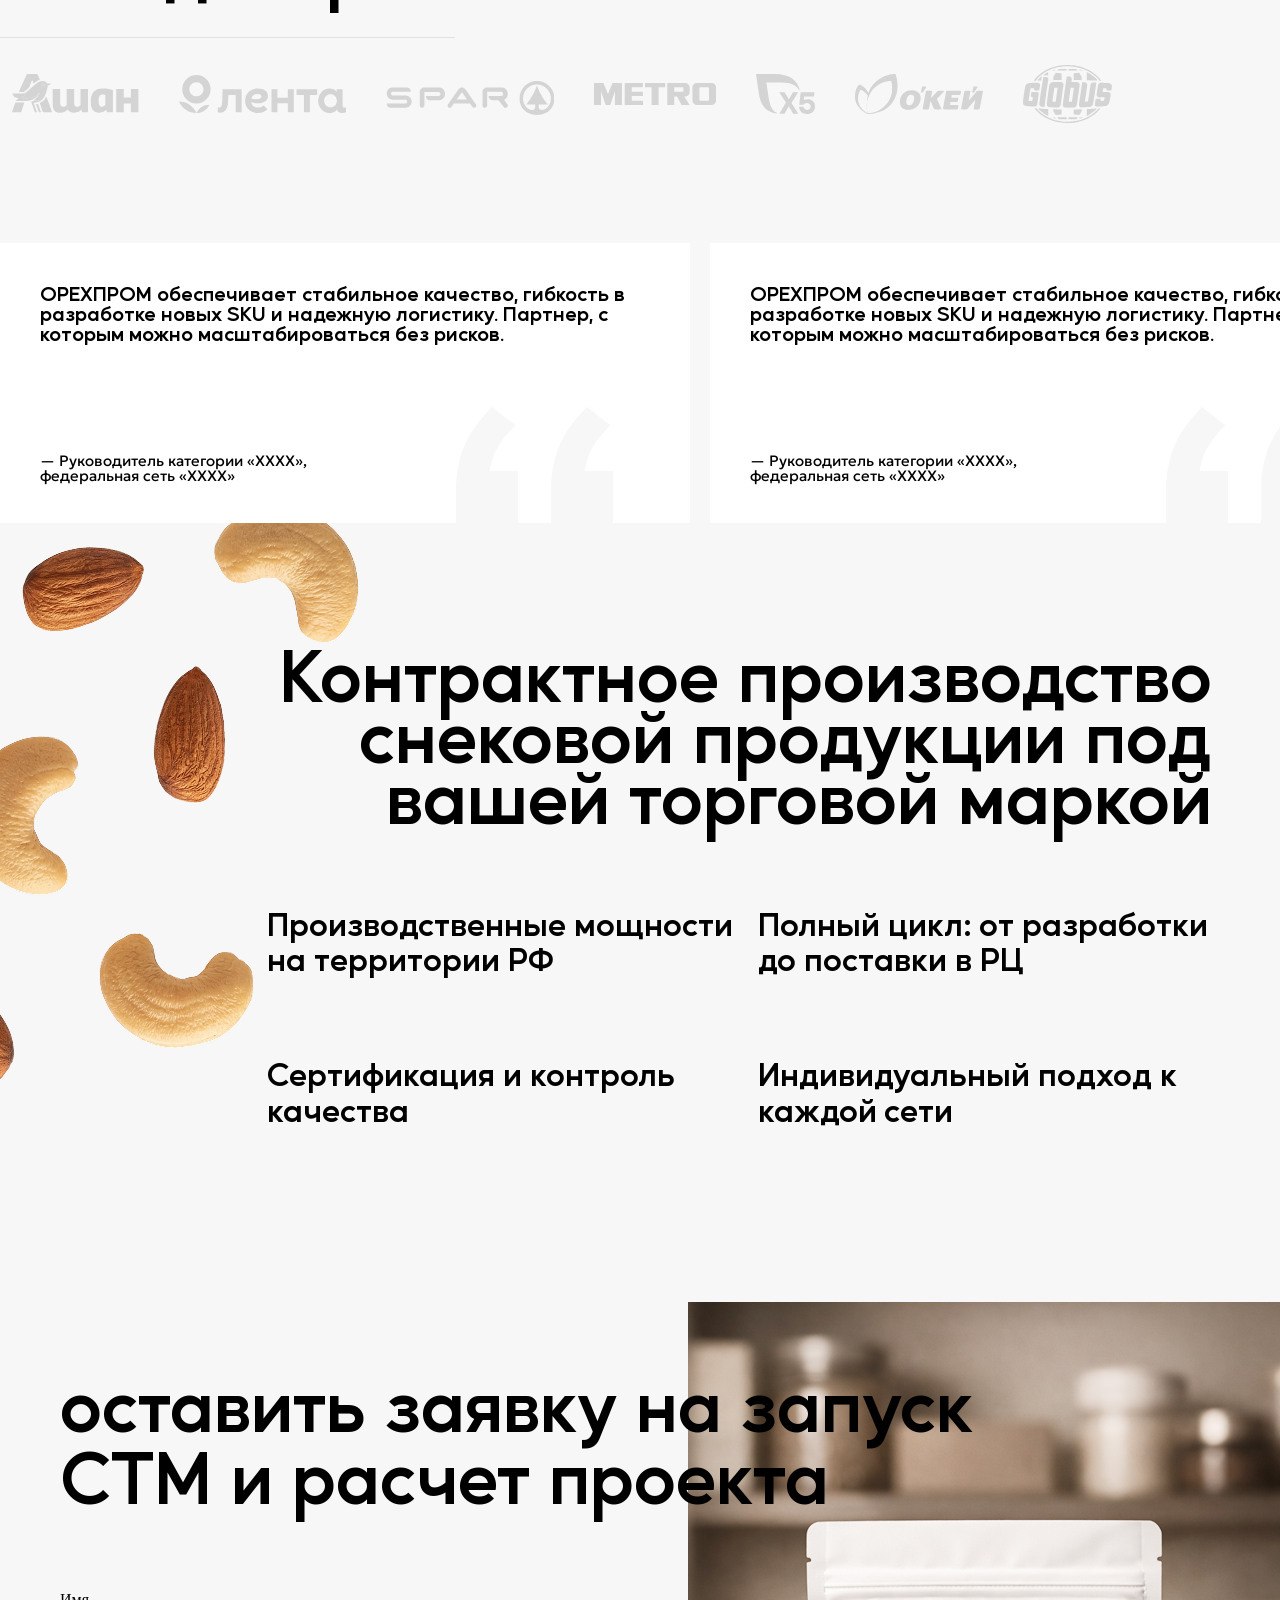
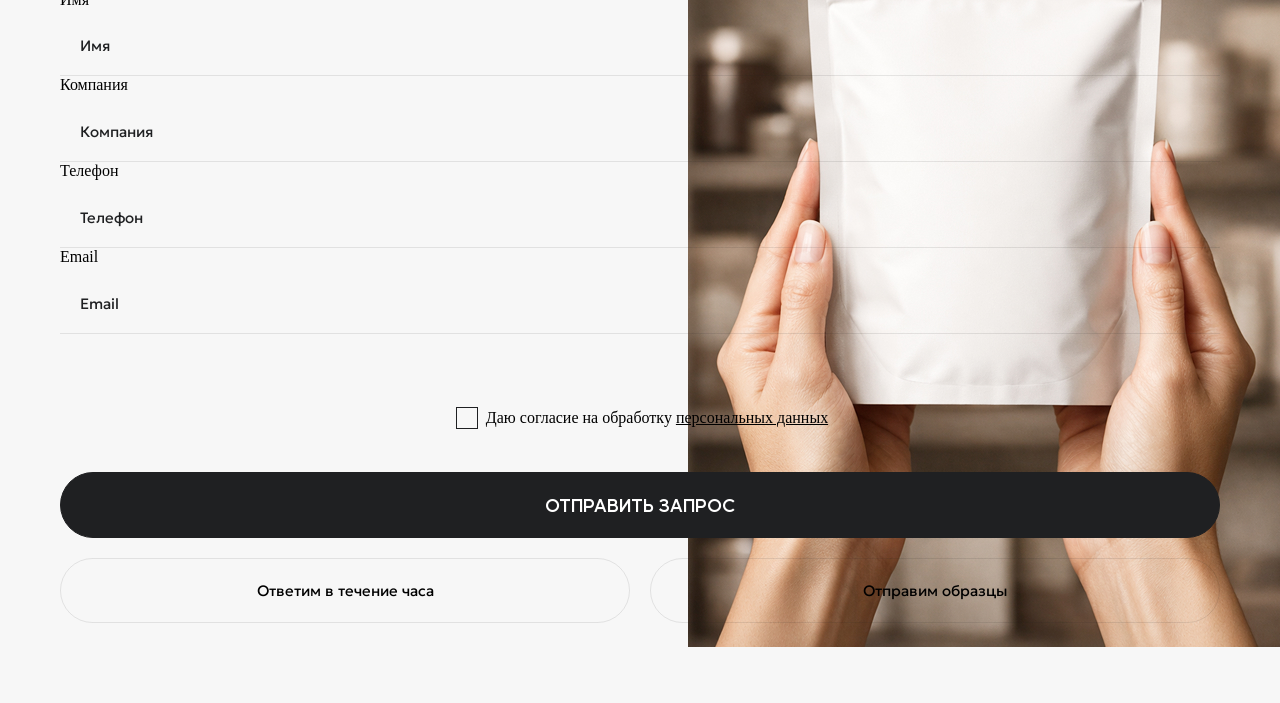
==== commit 57c22f27: "FIX" ====
--- a/ctm.html
+++ b/ctm.html
@@ -368,7 +368,7 @@
 
 
 
-        <section class="page-ctm-categories">
+        <section class="overflow-hidden page-ctm-categories">
             <div class="container">
                 <div class="row">
                     <div class="order-2 order-sm-0 col-md-5 col-xl-4 offset-xl-2">
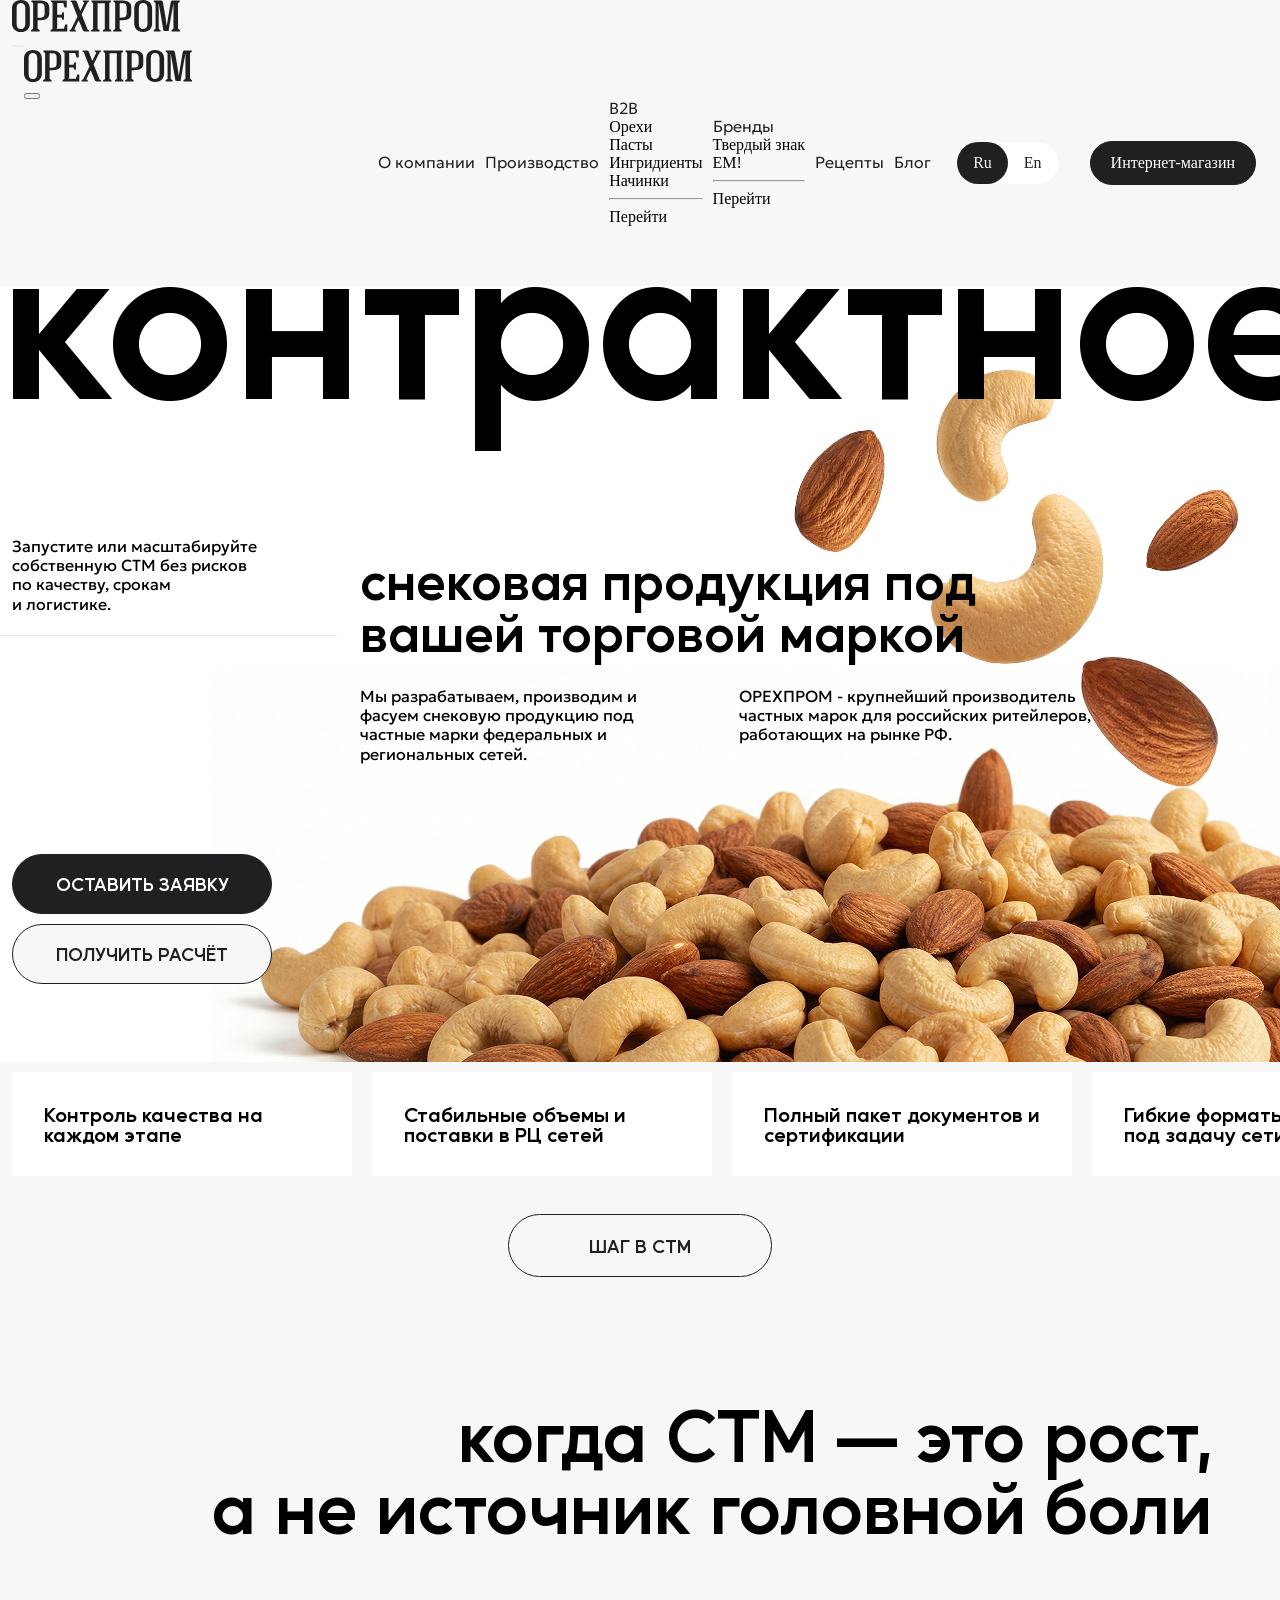
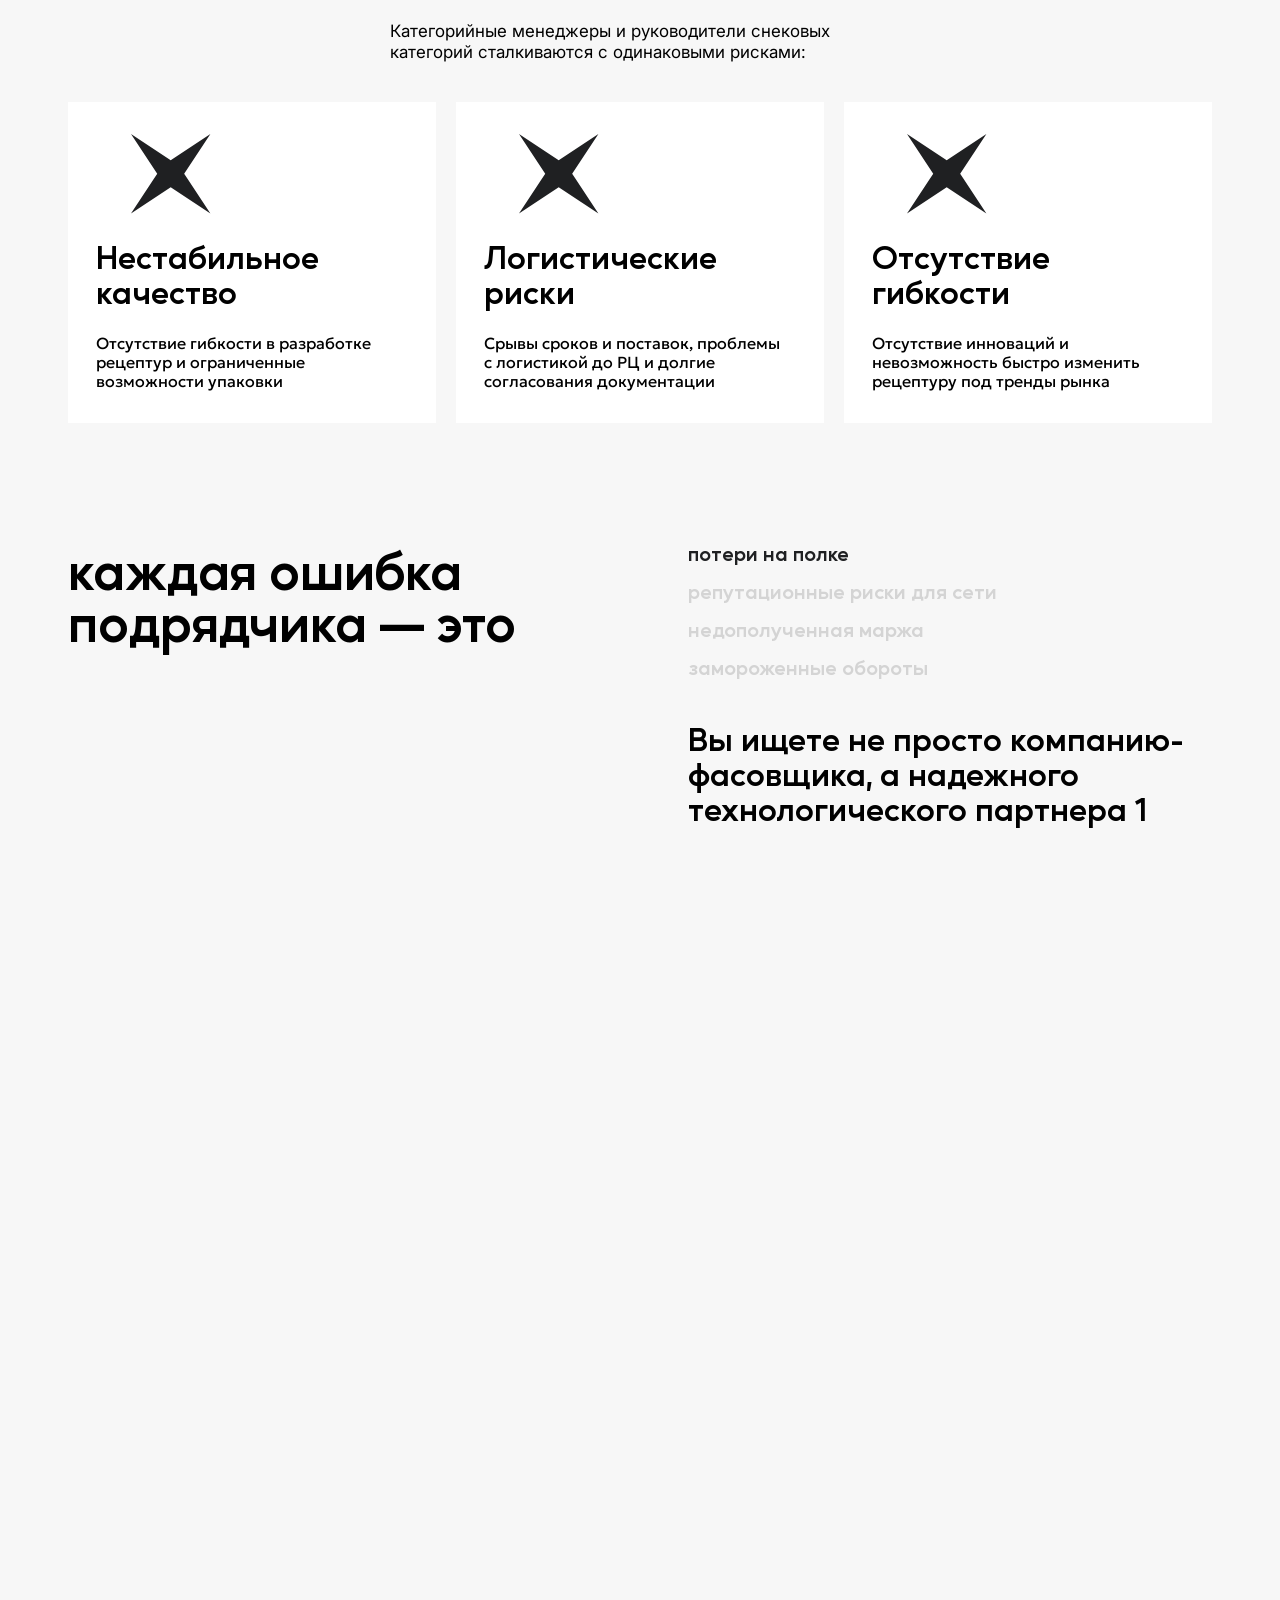
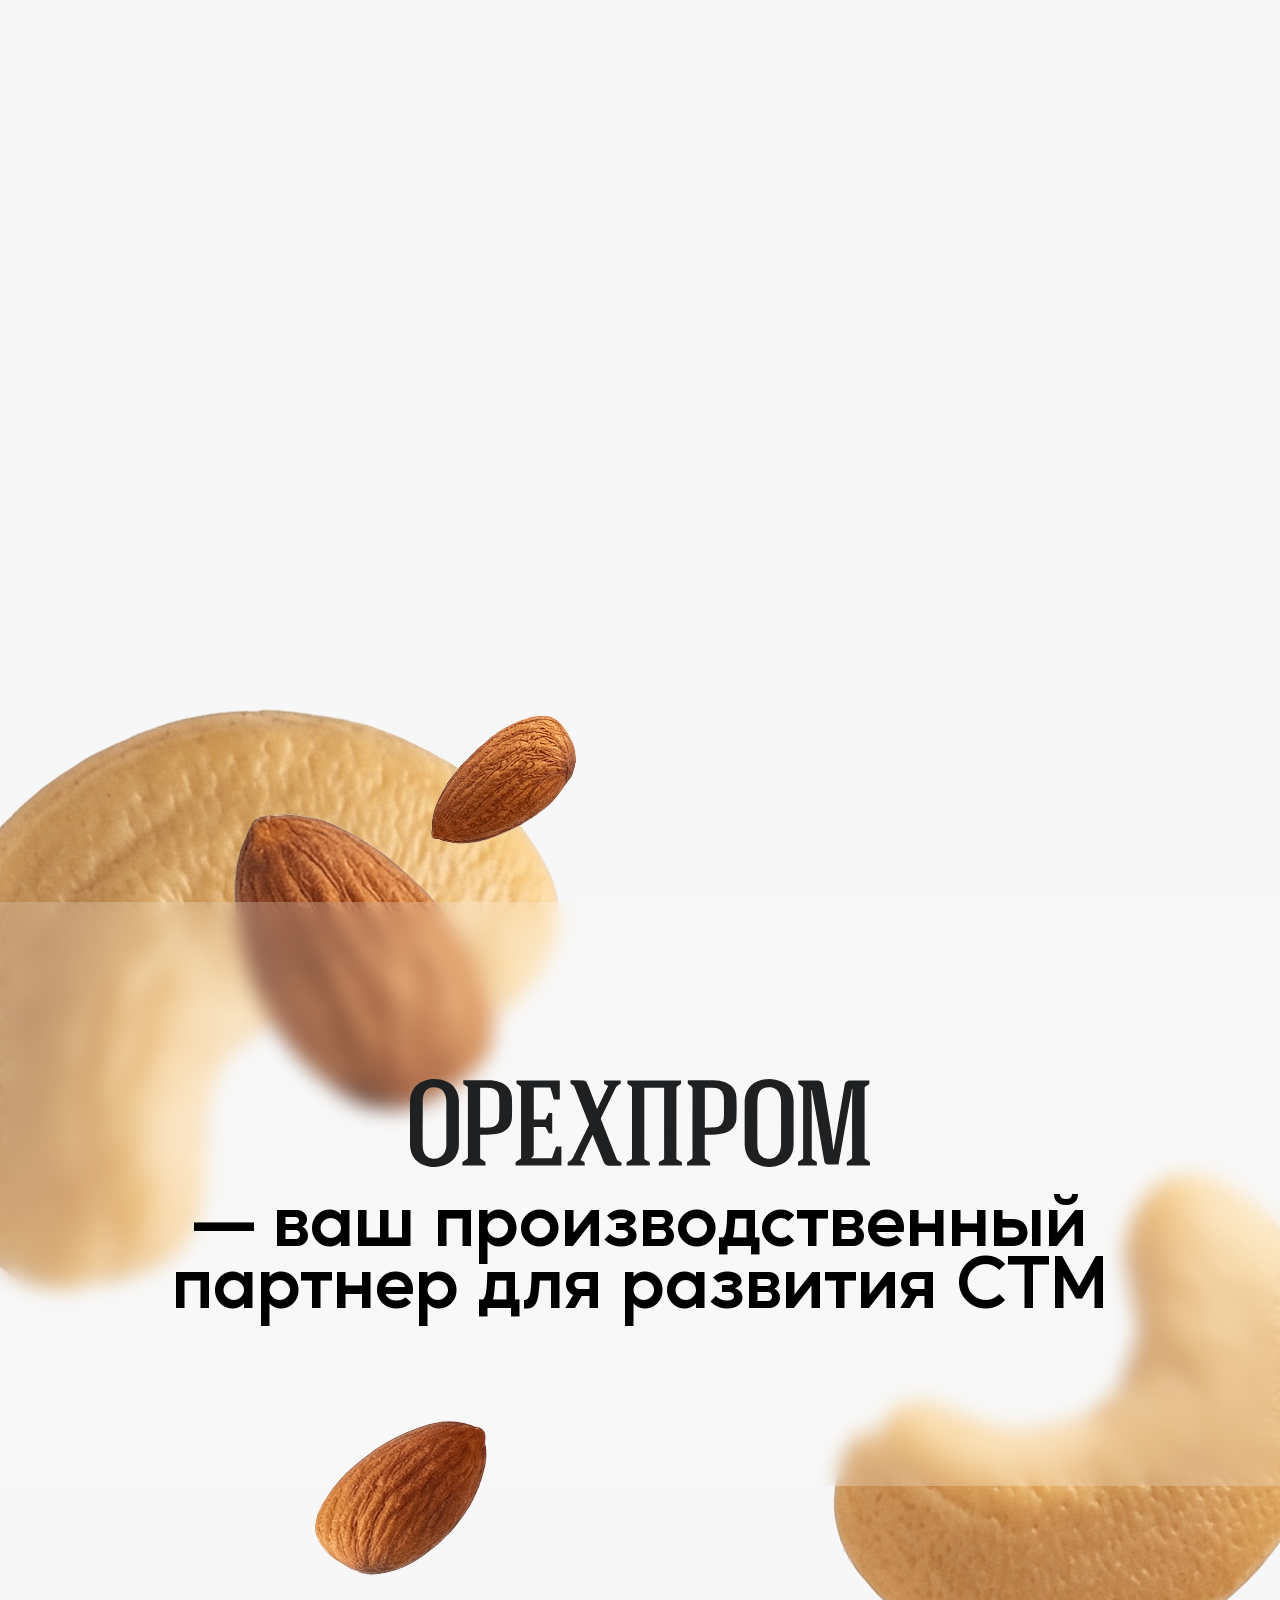
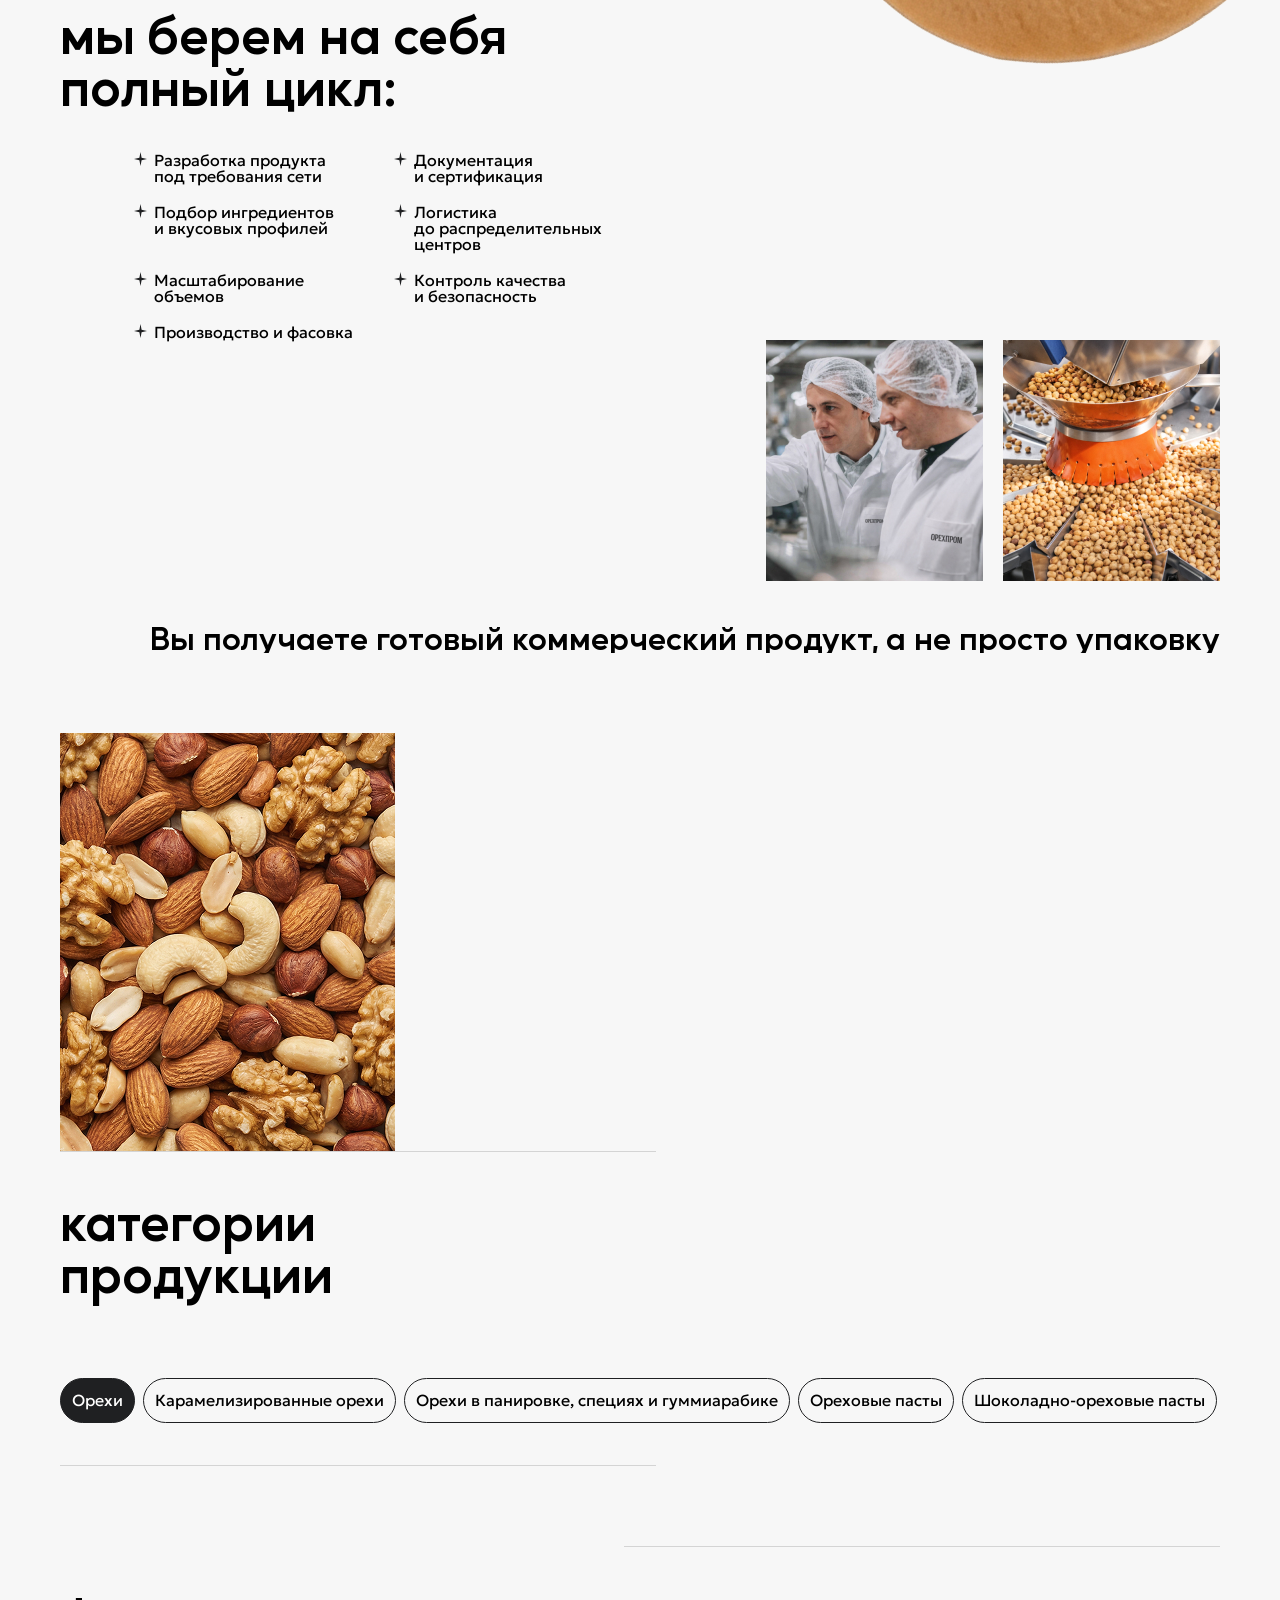
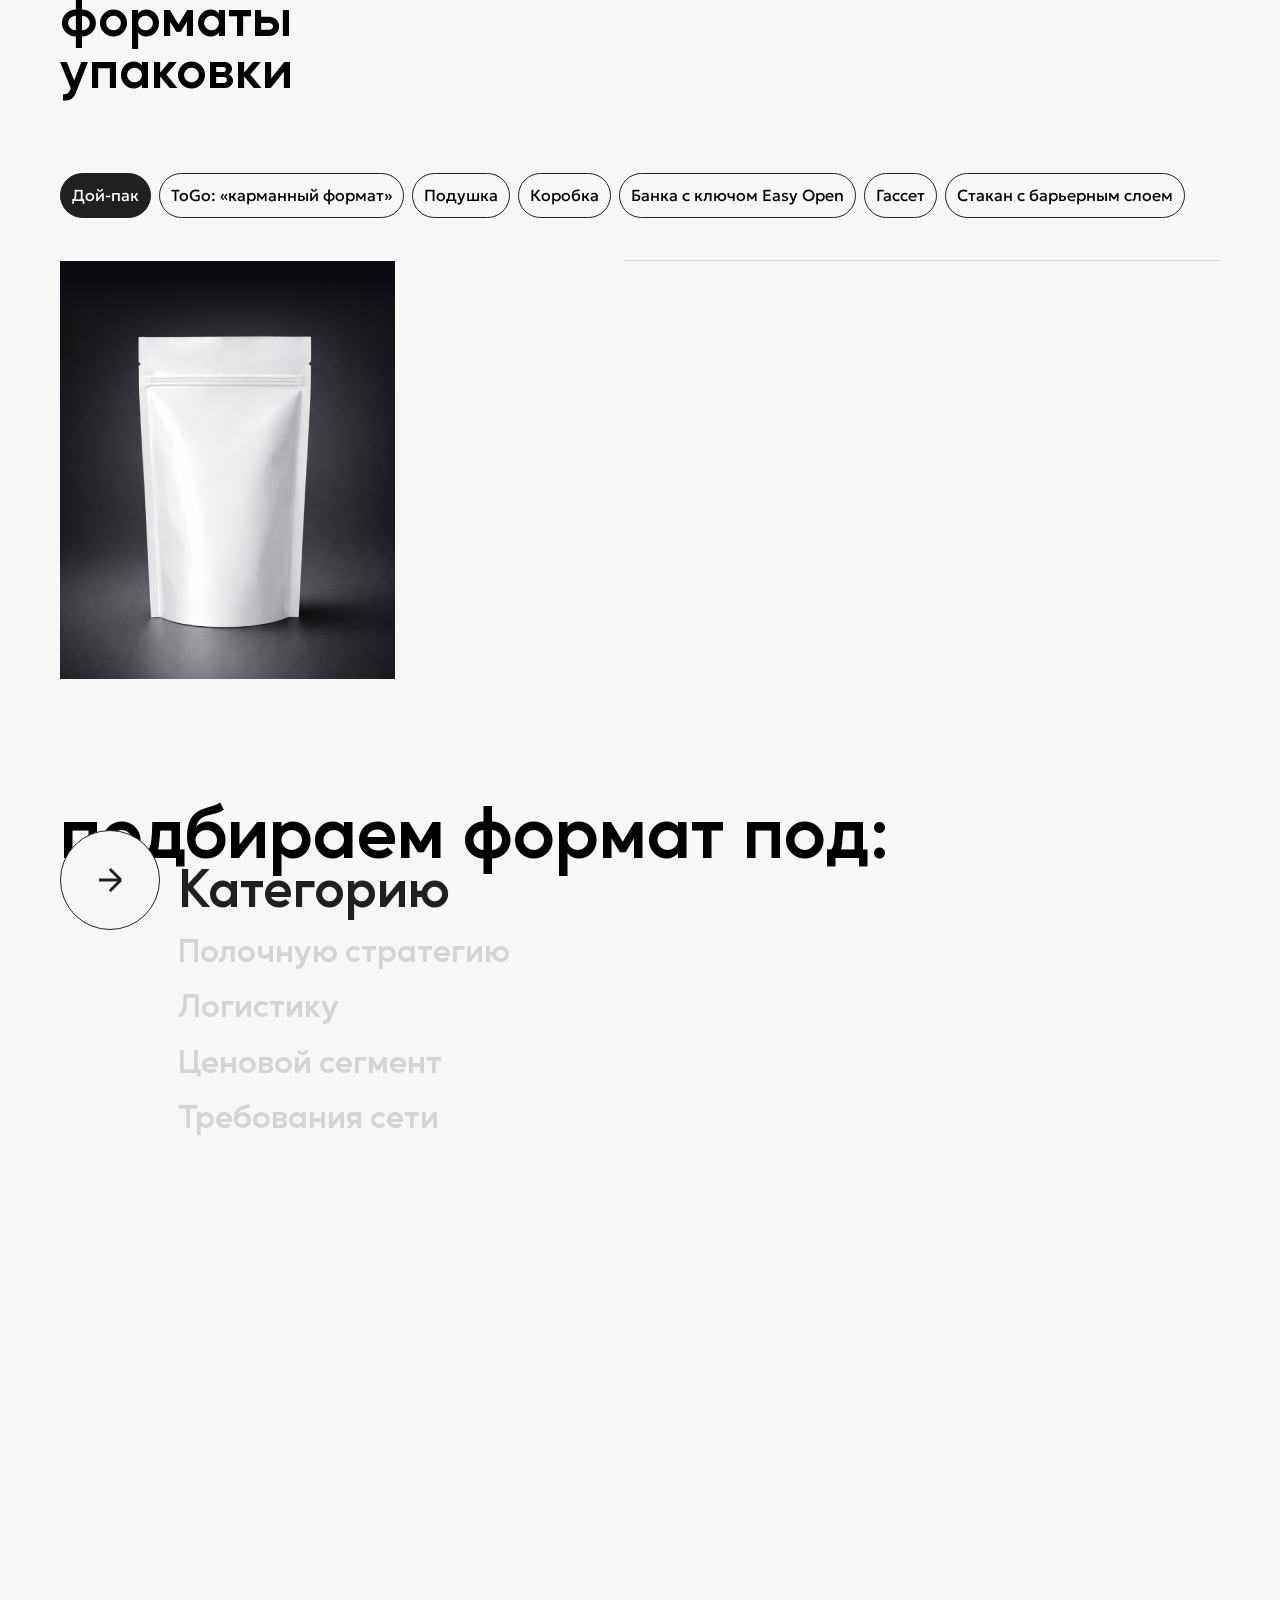
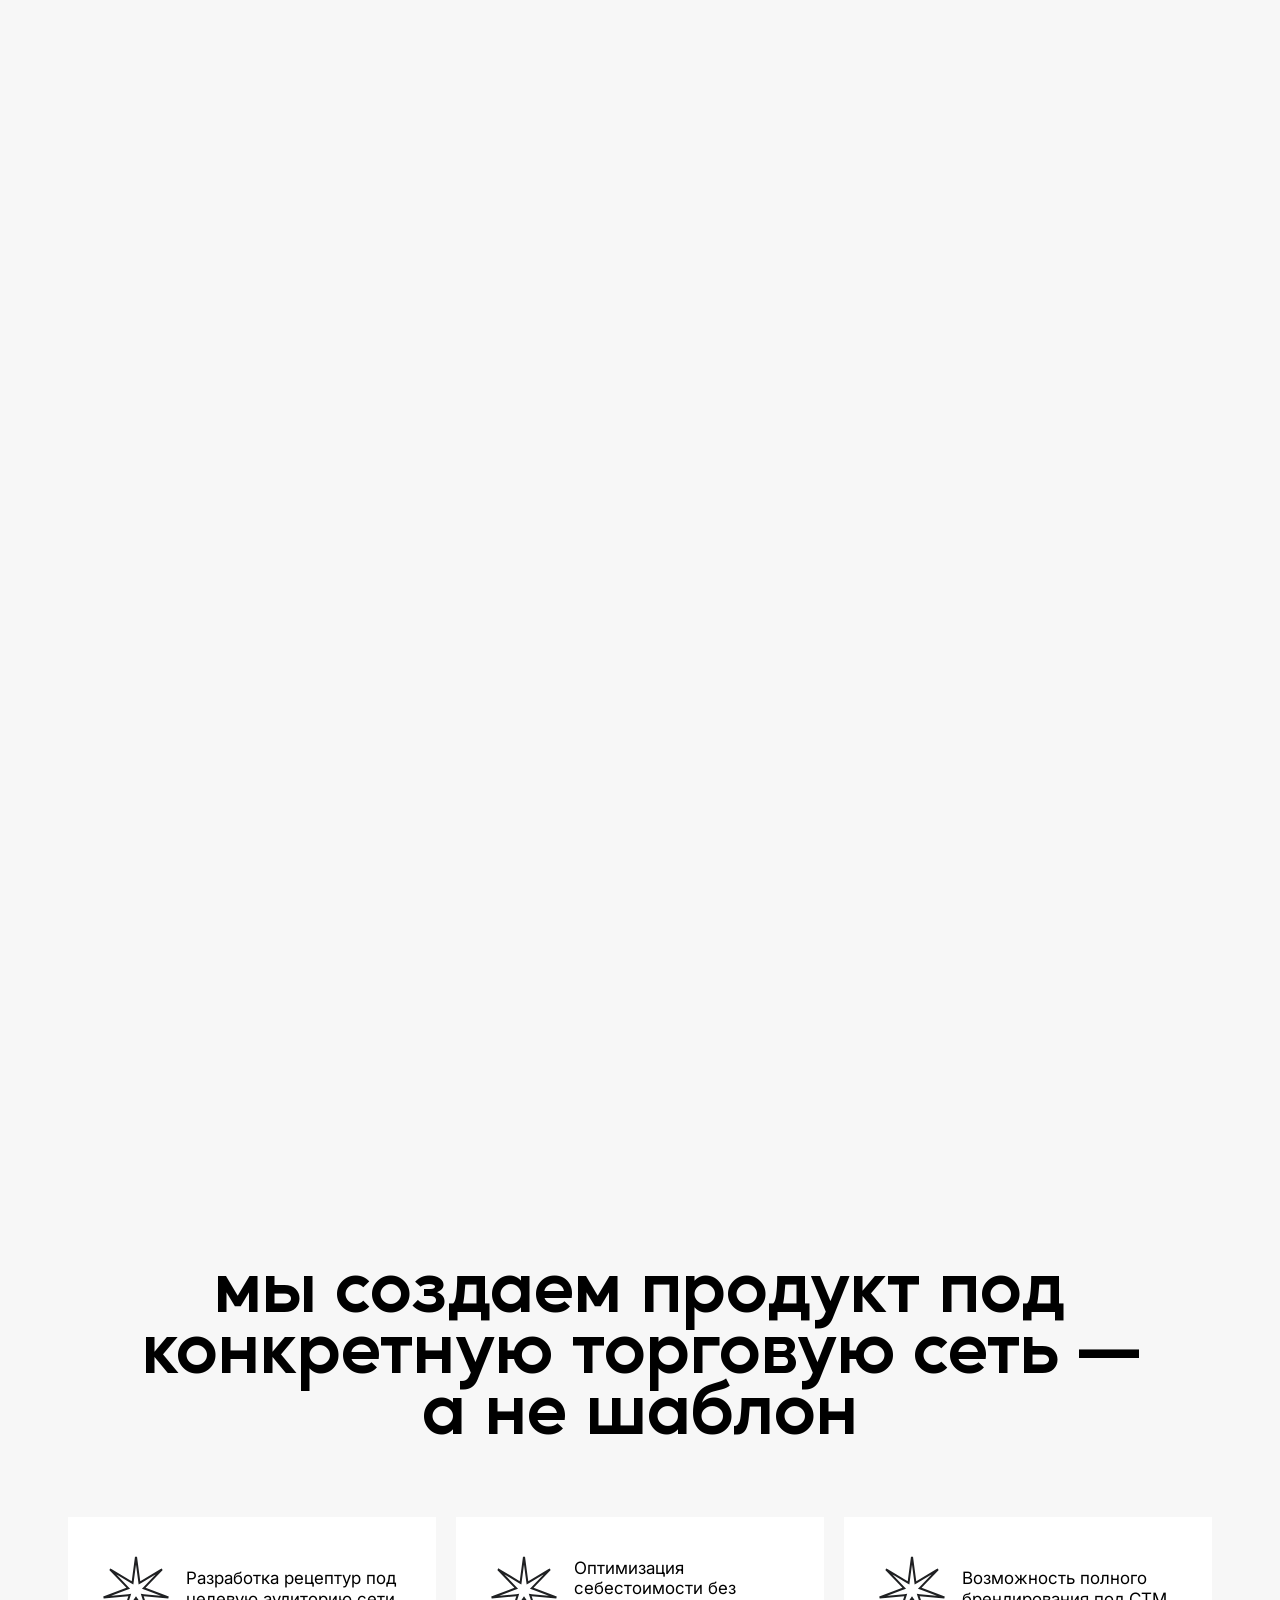
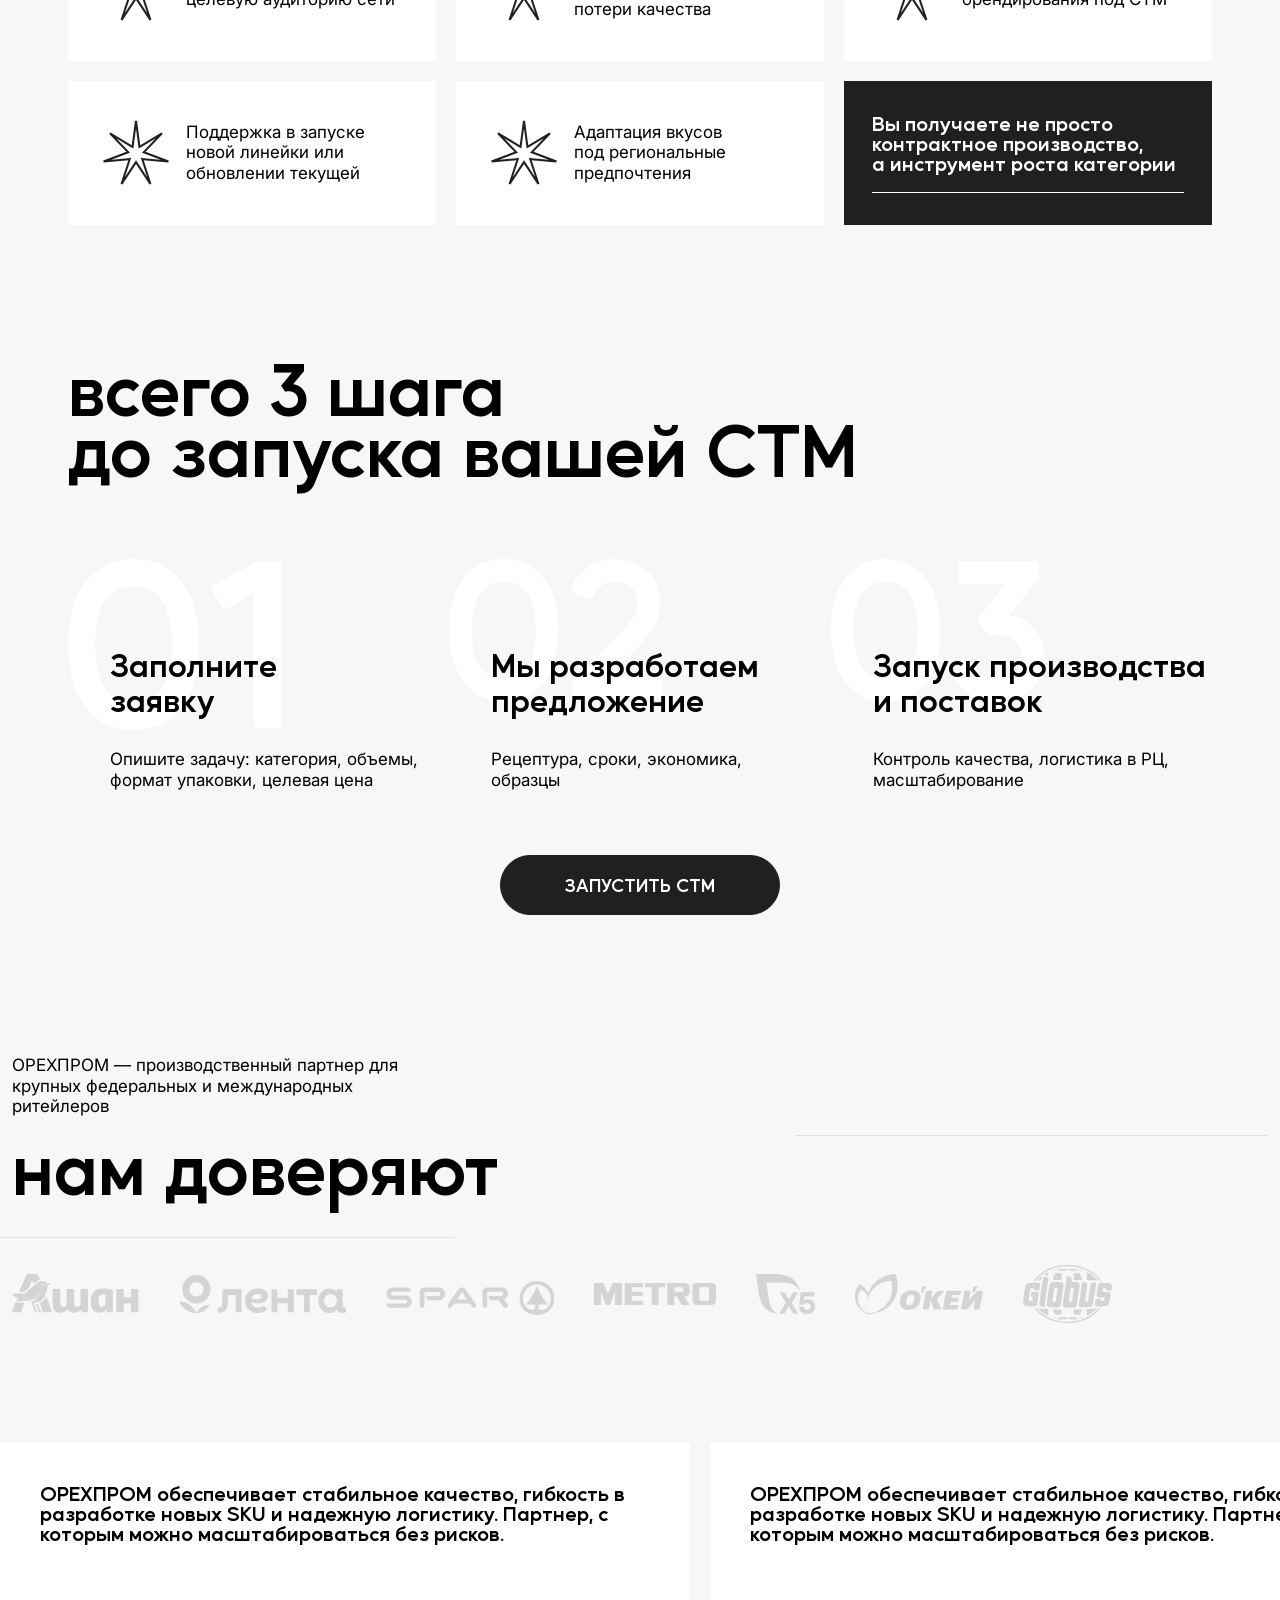
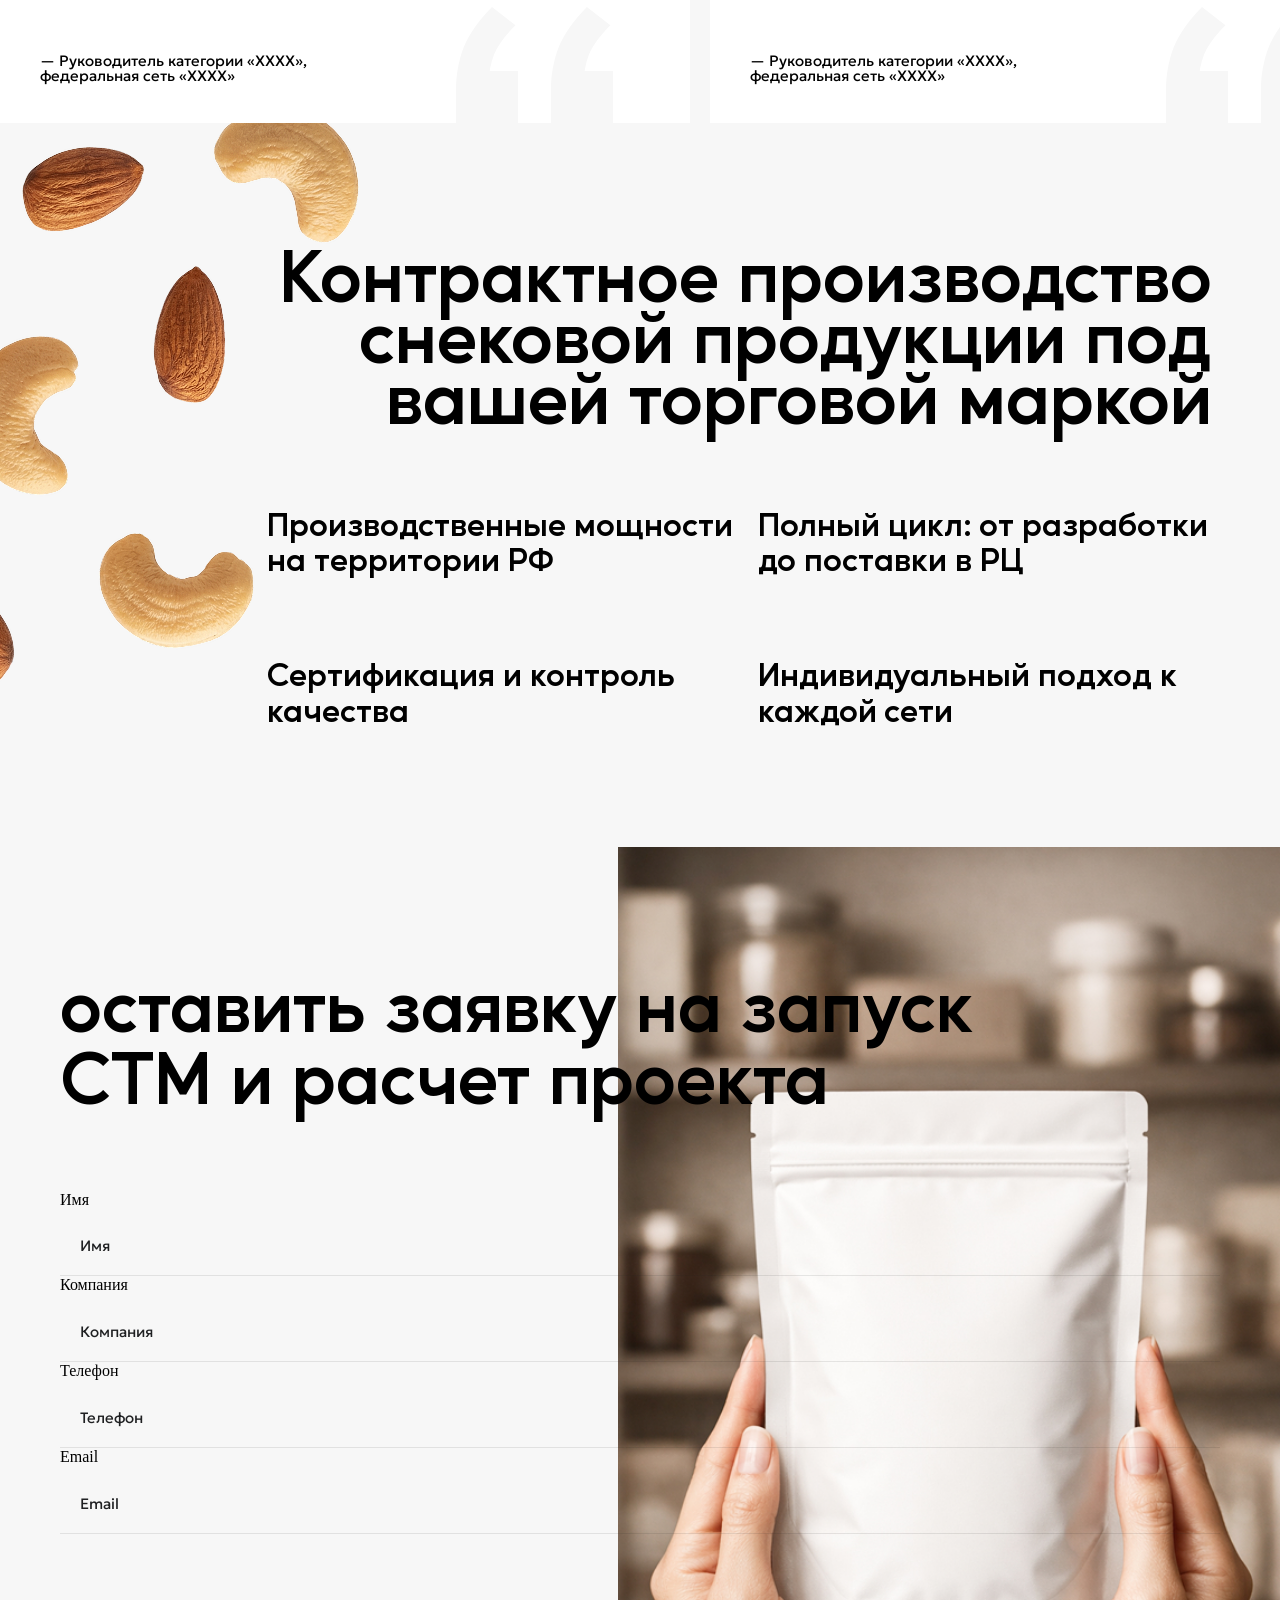
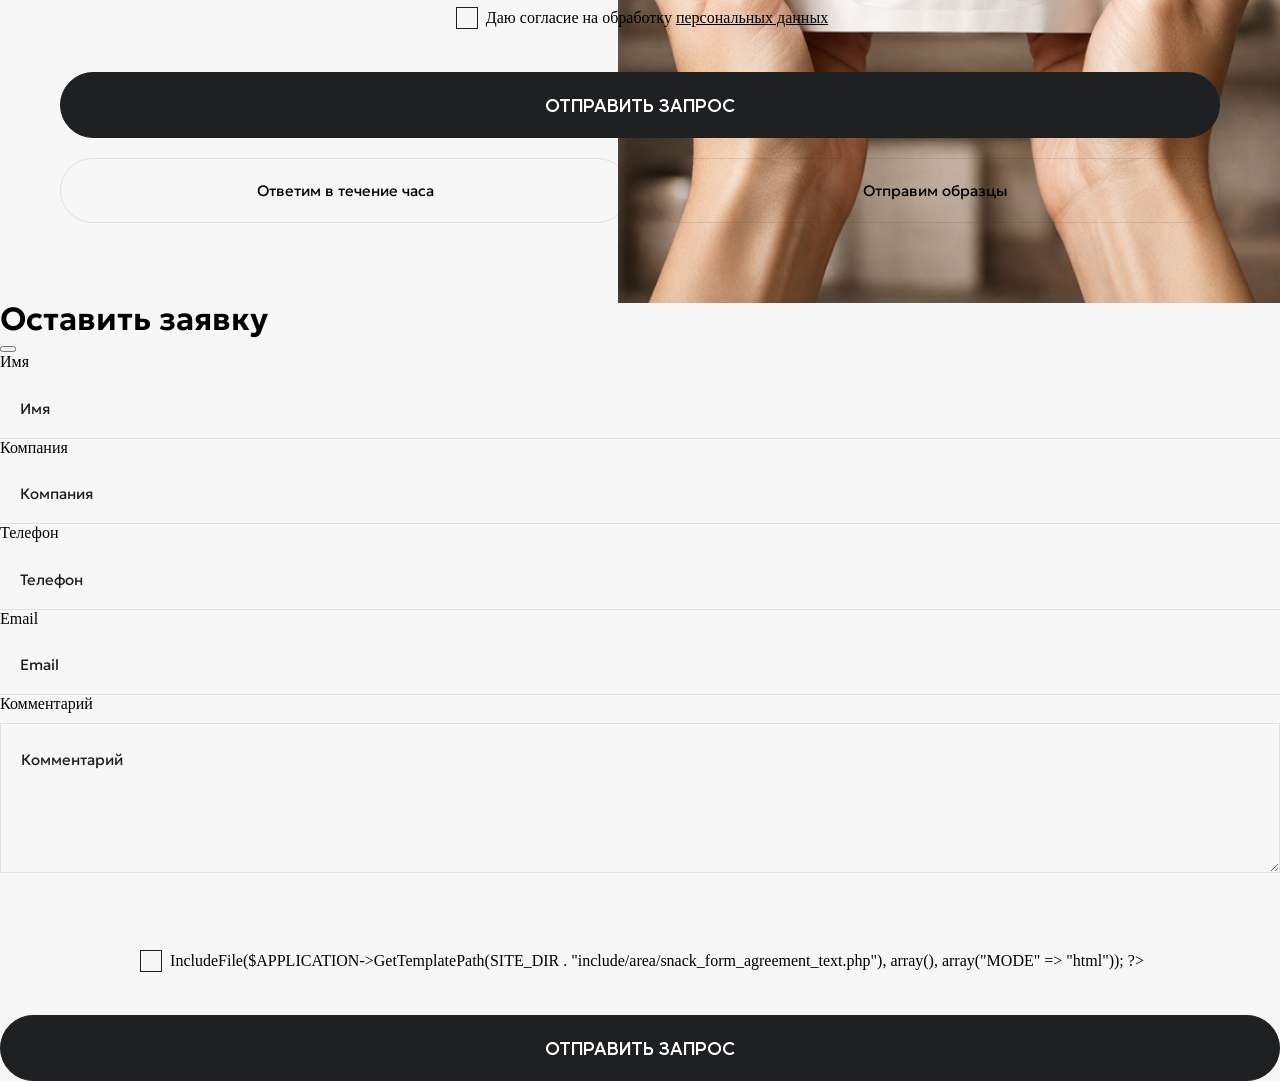
==== commit c29c35bc: "UPDATE" ====
--- a/ctm.html
+++ b/ctm.html
@@ -751,6 +751,68 @@
         </section>
 
     </main>
+    <!-- ОСТАВИТЬ ЗАЯВКУ -->
+    <div class="modal fade" id="createCTMRequest" tabindex="-1" aria-hidden="true">
+        <div class="modal-dialog">
+            <div class="modal-content rounded-0">
+                <div class="modal-header">
+                    <h1 class="modal-title typography-h2" id="createOrderModalLabel">Оставить заявку</h1>
+                    <button type="button" class="btn-close" data-bs-dismiss="modal" aria-label="Close"></button>
+                </div>
+                <div class="modal-body">
+                    <form action="/ajax/sendForm.php" class="d-flex flex-column js-ajax-from" method="POST">
+                        <input type="hidden" name="recaptcha_response" value="" class="visually-hidden">
+                        <input type="hidden" name="form_id" value="17" class="visually-hidden">
+                        <label class="feedback__form-label">
+                            <span class="visually-hidden">Имя</span>
+                            <input type="text" name="form_text_86" placeholder="Имя" class="w-100 feedback__form-input"
+                                required>
+                        </label>
+
+                        <label class="feedback__form-label">
+                            <span class="visually-hidden">Компания</span>
+                            <input type="text" name="form_text_87" placeholder="Компания"
+                                class="w-100 feedback__form-input" required>
+                        </label>
+
+                        <label class="feedback__form-label">
+                            <span class="visually-hidden">Телефон</span>
+                            <input type="tel" name="form_text_88" placeholder="Телефон" imask-phone
+                                class="w-100 feedback__form-input" required>
+                        </label>
+
+                        <label class="feedback__form-label">
+                            <span class="visually-hidden">Email</span>
+                            <input type="email" name="form_text_89" placeholder="Email"
+                                class="w-100 feedback__form-input" required>
+                        </label>
+
+                        <label class="feedback__form-label">
+                            <span class="visually-hidden">Комментарий</span>
+                            <textarea name="form_textarea_90" placeholder="Комментарий"
+                                class="w-100 feedback__form-input"></textarea>
+                        </label>
+
+                        <label class="visually-hidden">
+                            <input type="hidden" name="form_text_91" class="js-product-name" value="">
+                        </label>
+
+
+                        <div class="mx-auto feedback__form-check">
+                            <label class="form-check-label d-flex align-items-center">
+                                <input type="checkbox" name="consent" role="button" class="form-check-input me-2"
+                                    required>
+                                <? $APPLICATION->IncludeFile($APPLICATION->GetTemplatePath(SITE_DIR . "include/area/snack_form_agreement_text.php"), array(), array("MODE" => "html")); ?>
+                            </label>
+                        </div>
+                        <button type="submit" class="button button--dark feedback__form-button">Отправить
+                            запрос</button>
+                    </form>
+                </div>
+            </div>
+        </div>
+    </div>
+
 
     <script src="js/libs/bootstrap.bundle.min.js"></script>
     <script src="js/libs/swiper.bundle.js"></script>
--- a/css/index.css
+++ b/css/index.css
@@ -7498,7 +7498,7 @@
   .feedback {
     display: flex;
     align-items: end;
-    height: 1202px;
+    height: 1102px;
     background-size: 282px 451px;
     background-position: top right;
     background-color: unset;
@@ -7507,13 +7507,6 @@
 }
 .feedback__ctm {
   background-image: url("../img/ctm/feedback-ctm-background.jpg");
-  background-size: 592px;
-}
-@media (max-width: 575.98px) {
-  .feedback__ctm {
-    background-size: 282px 451px;
-    height: 1102px;
-  }
 }
 .feedback__title {
   font-family: "Musticapro";
@@ -8942,7 +8935,7 @@
 }
 @media (max-width: 767.98px) {
   .page-ctm-cycle {
-    padding-top: 30px;
+    padding-top: 190px;
   }
 }
 .page-ctm-cycle__title {
@@ -9321,7 +9314,6 @@
 @media (max-width: 767.98px) {
   .page-ctm-format-types {
     margin-top: 56px;
-    overflow: hidden;
   }
 }
 .page-ctm-format-types__title {
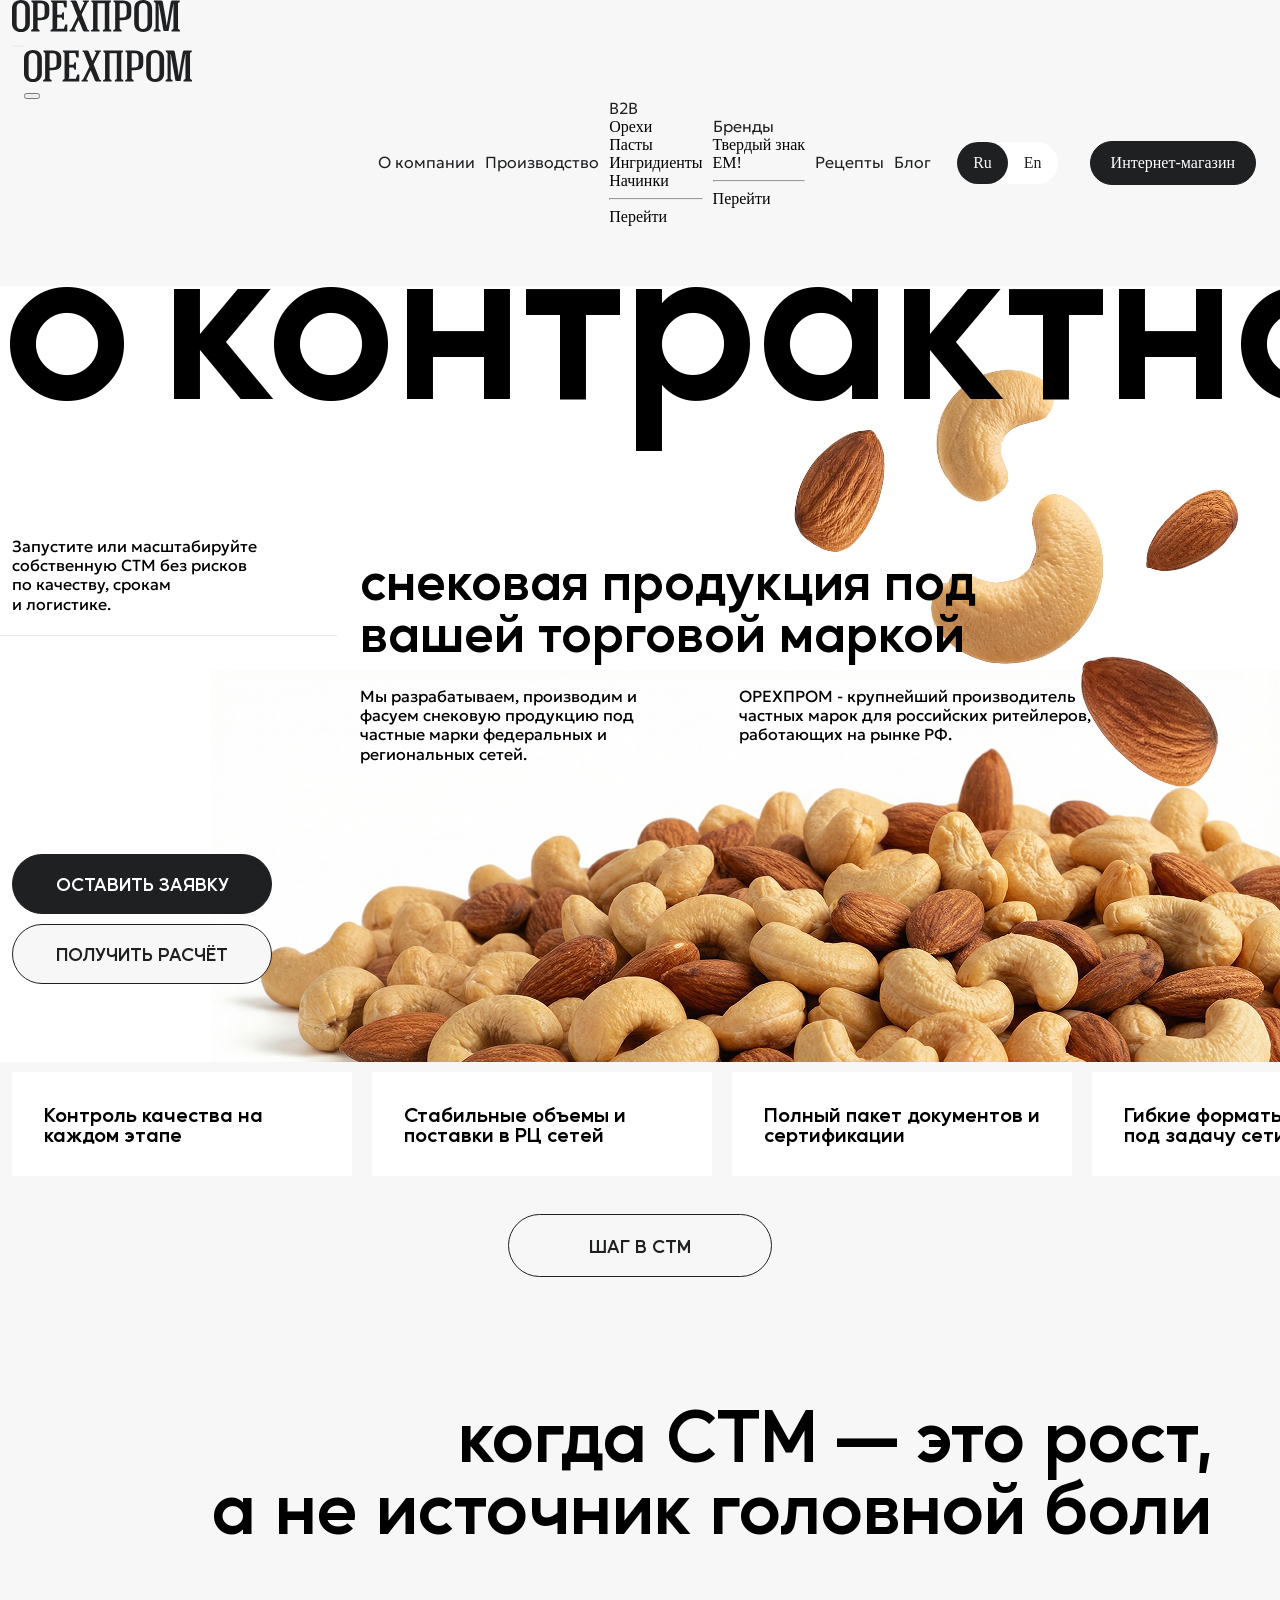
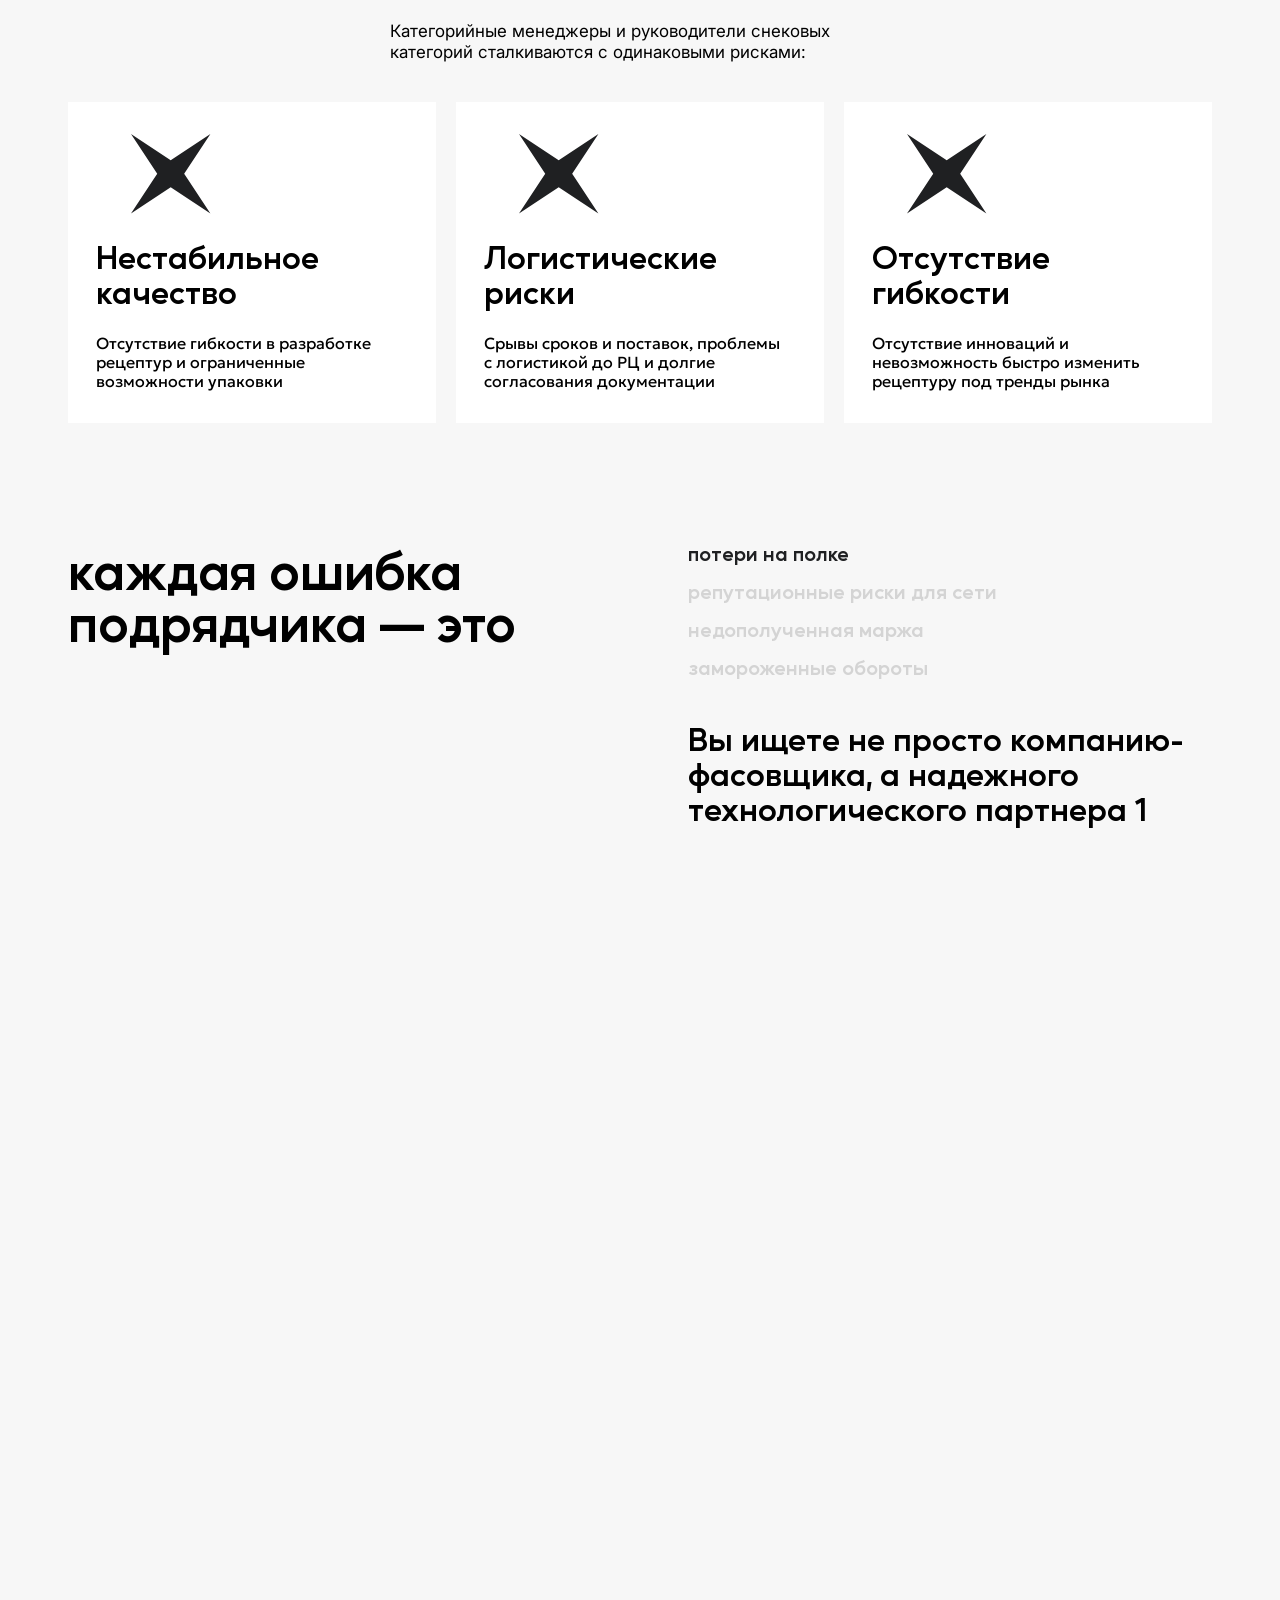
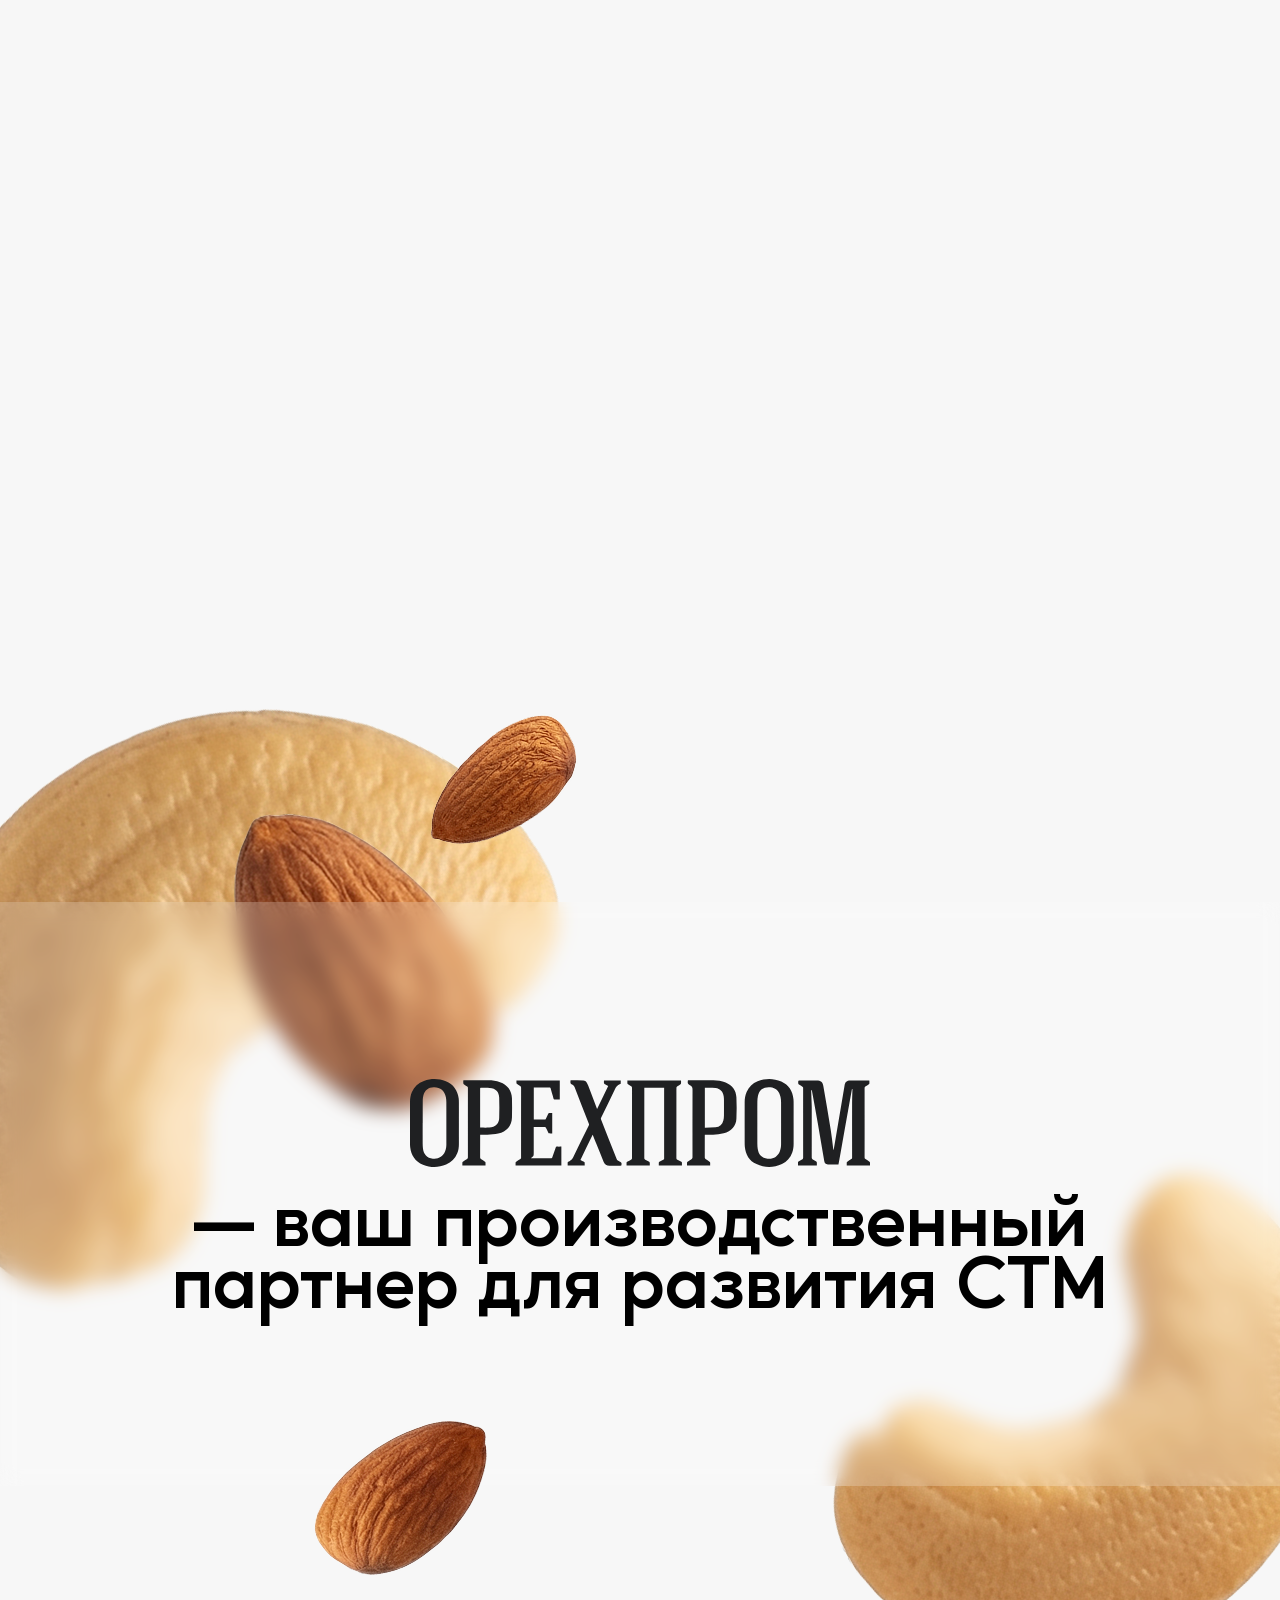
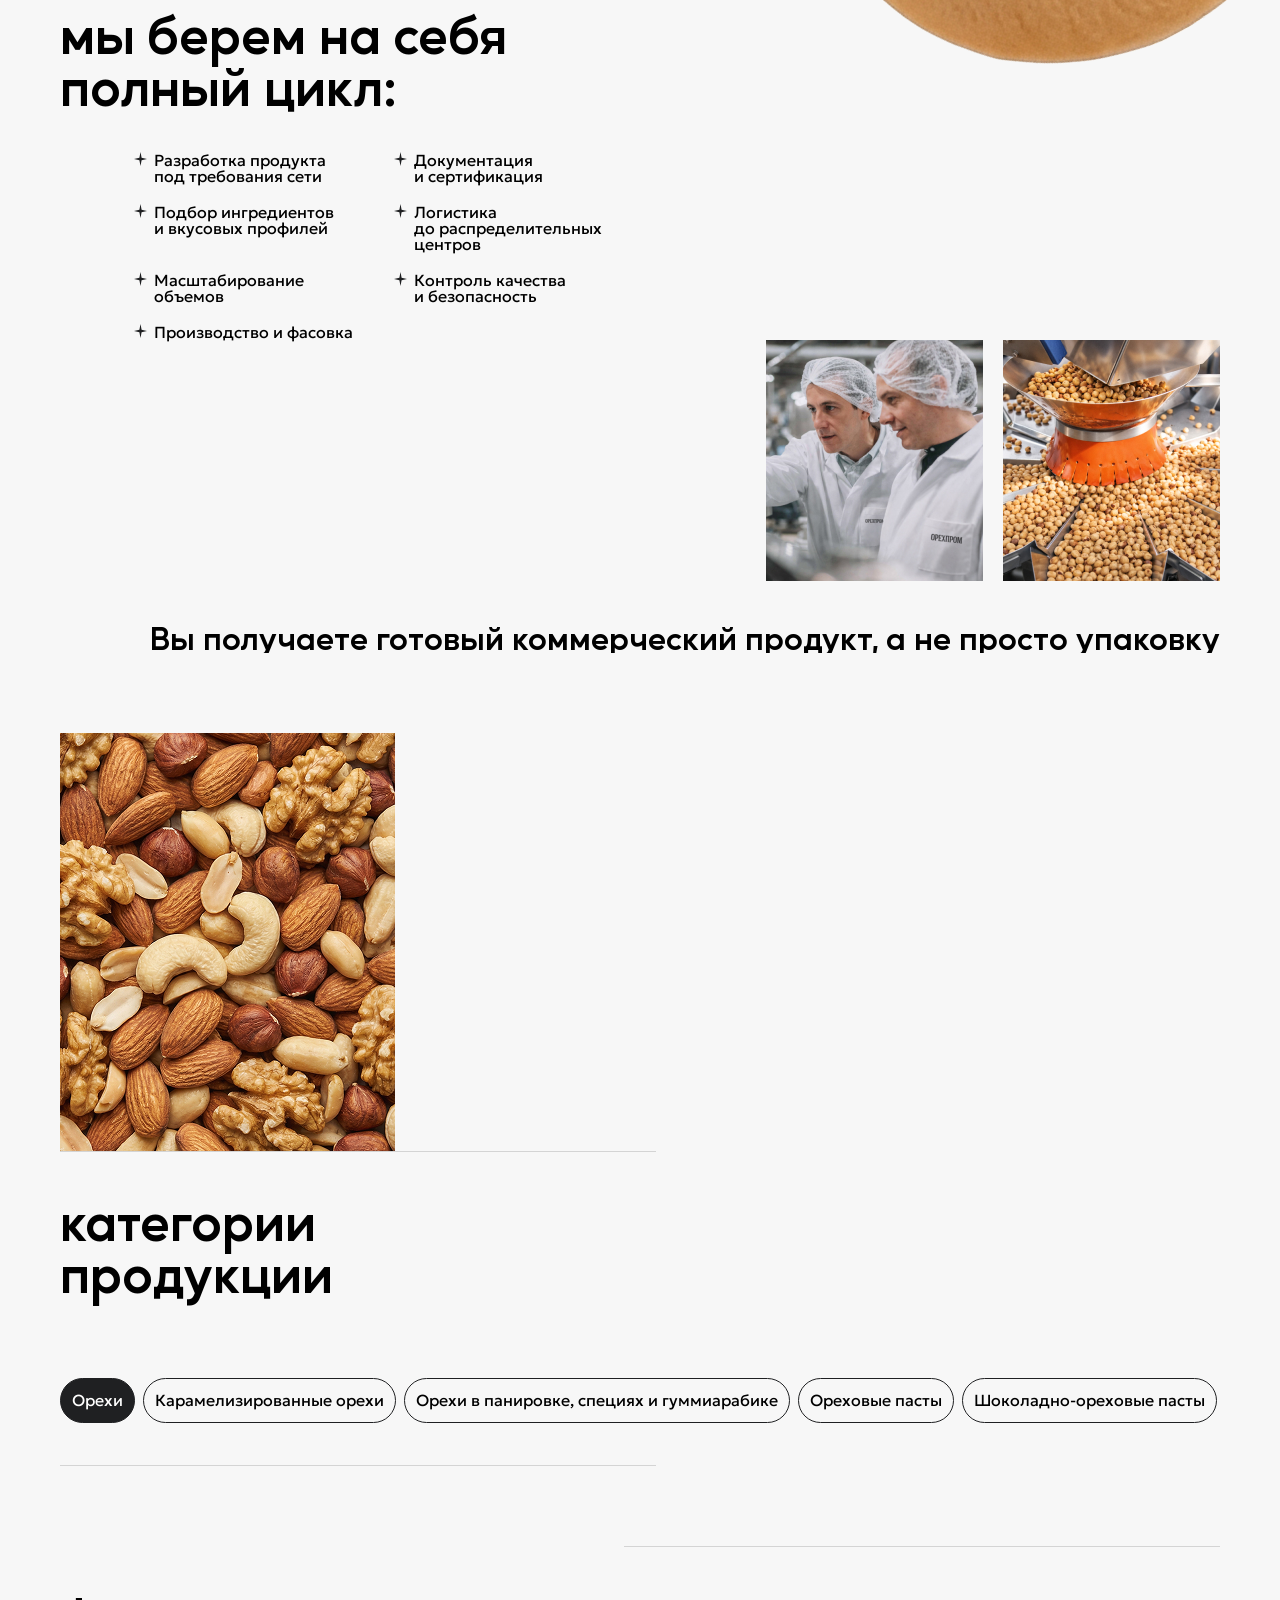
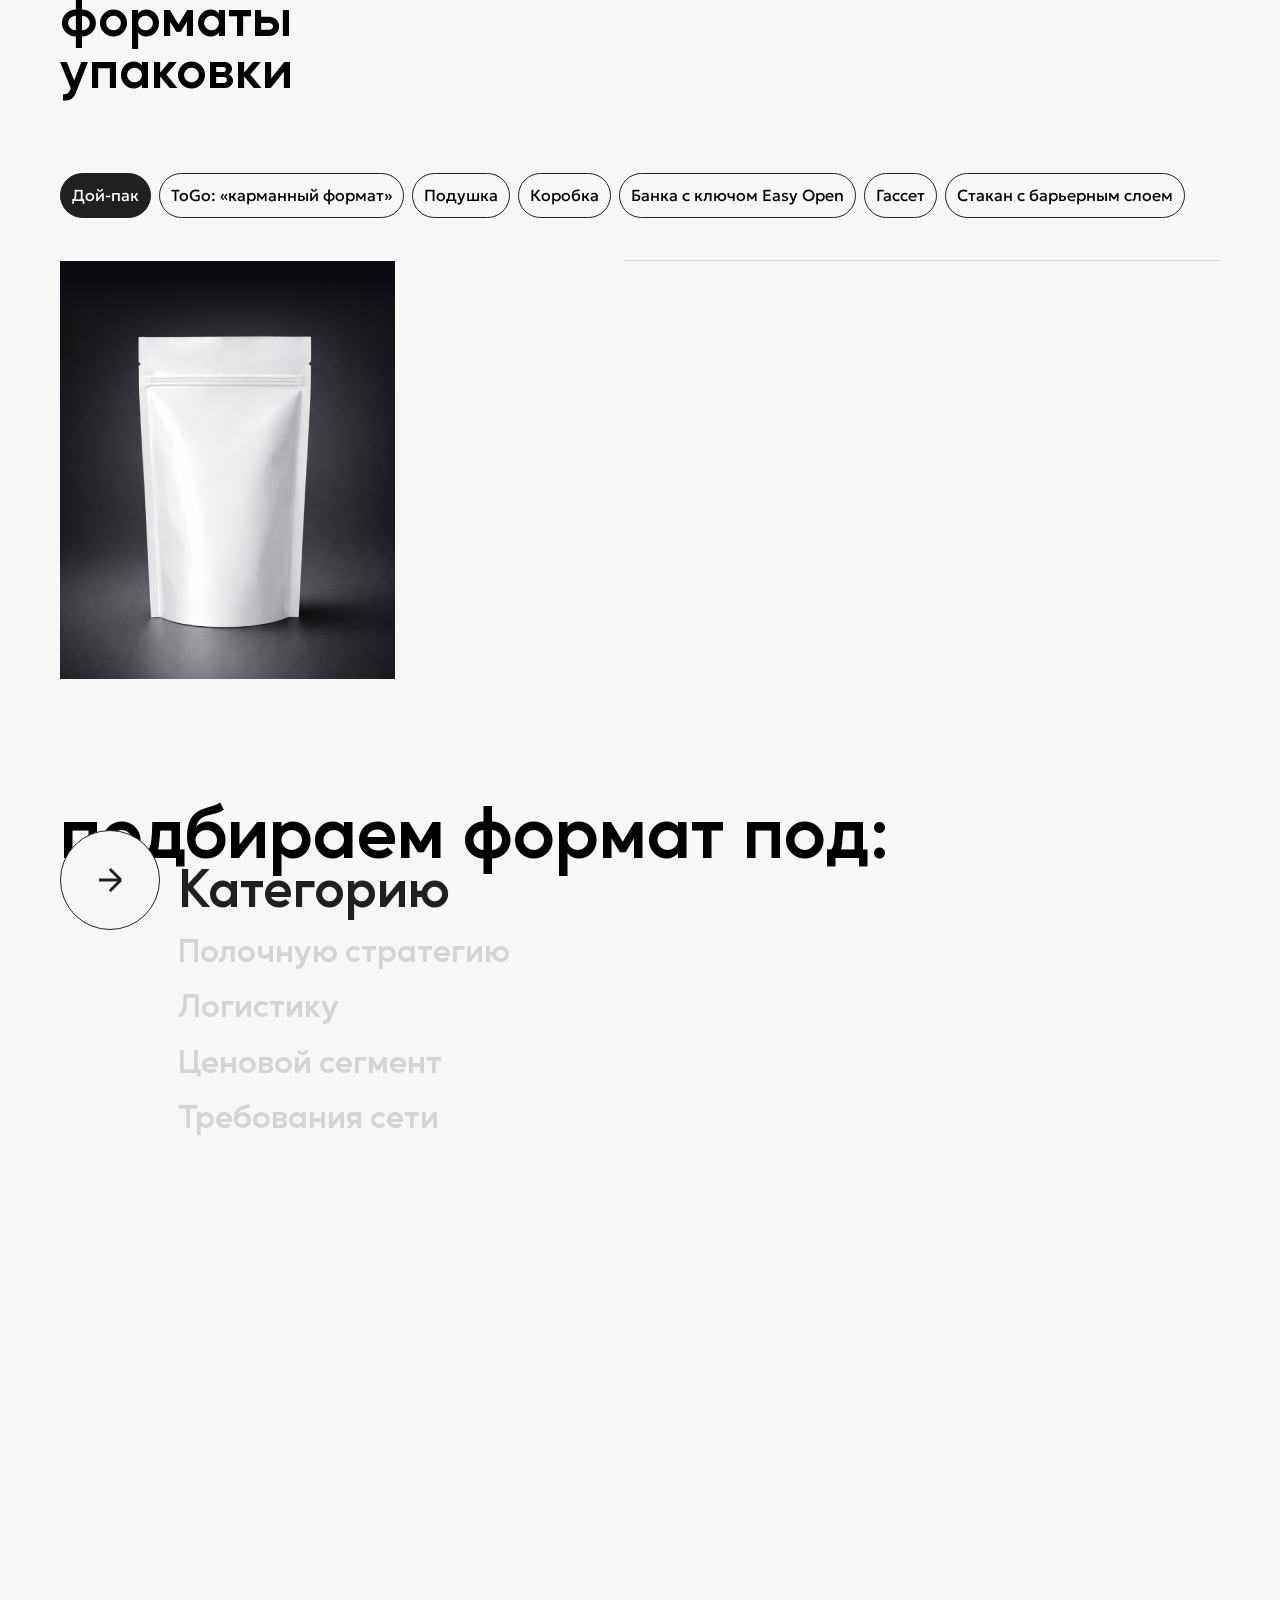
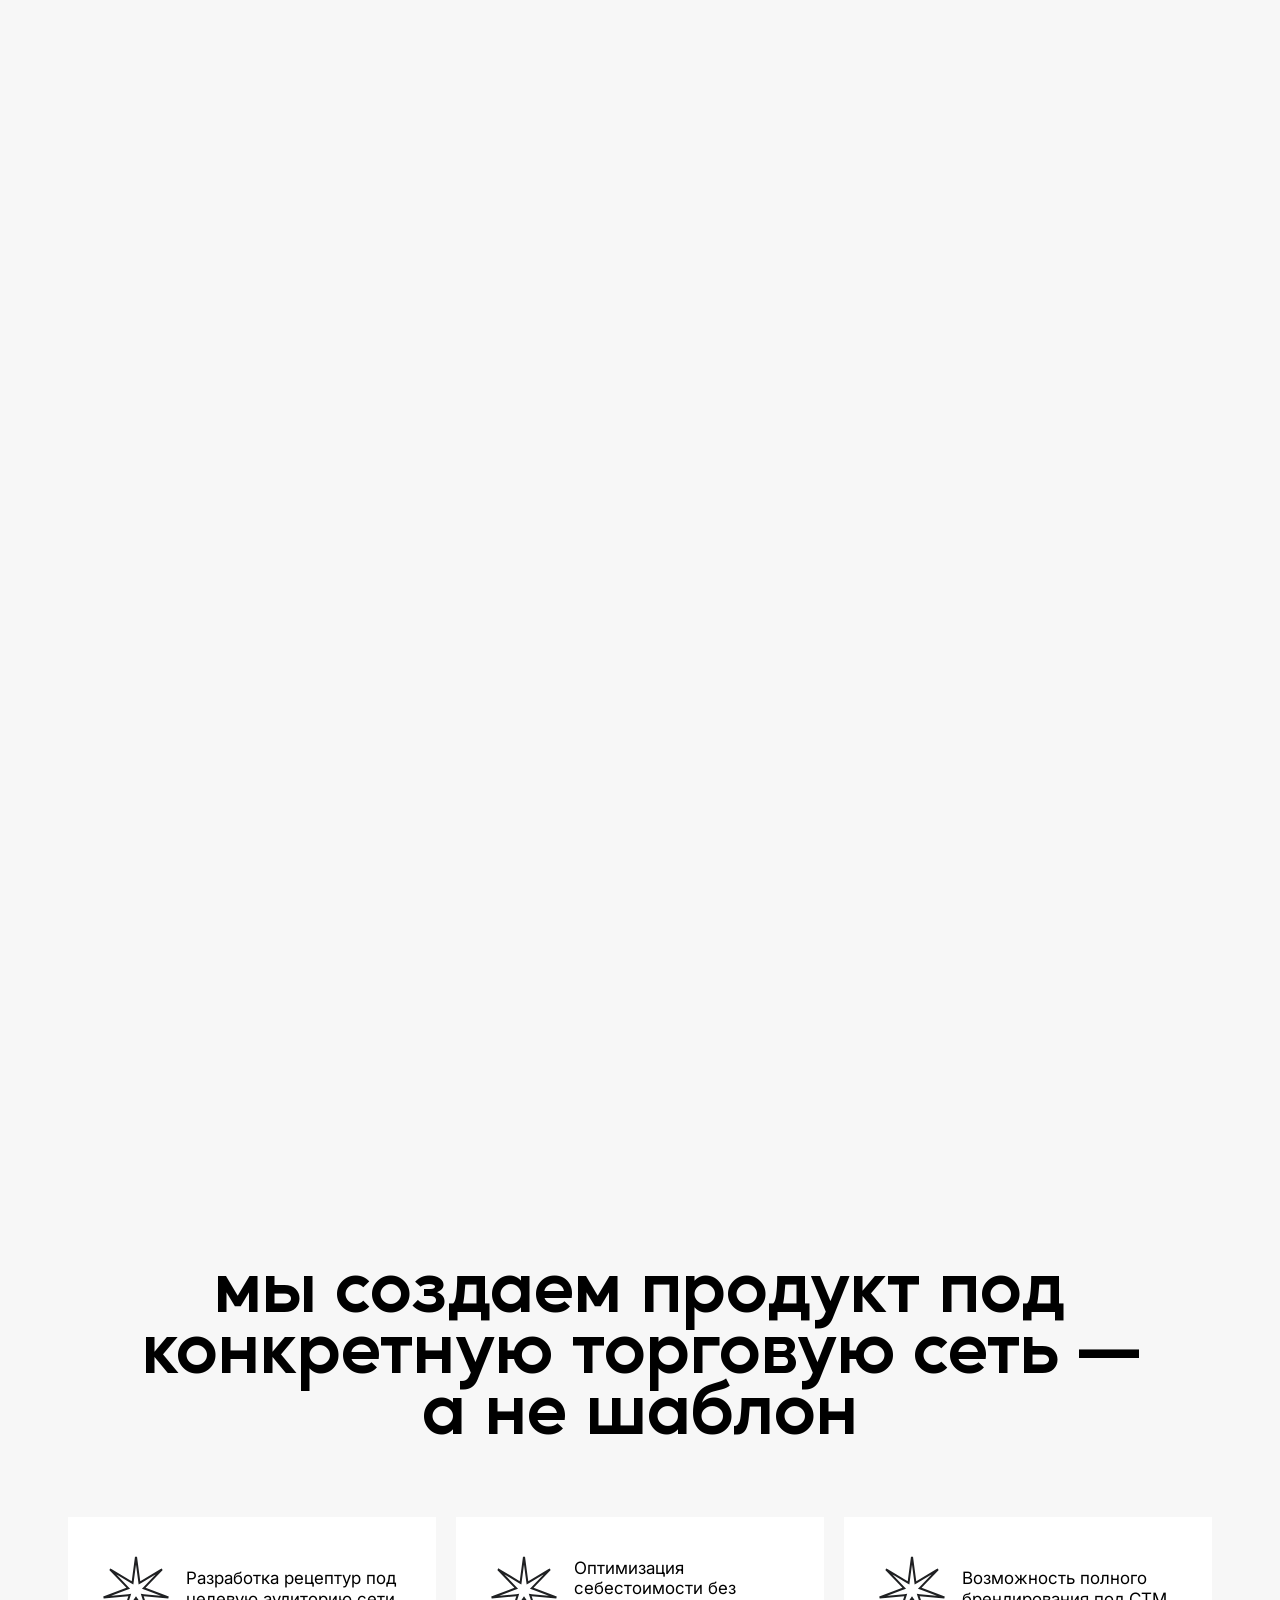
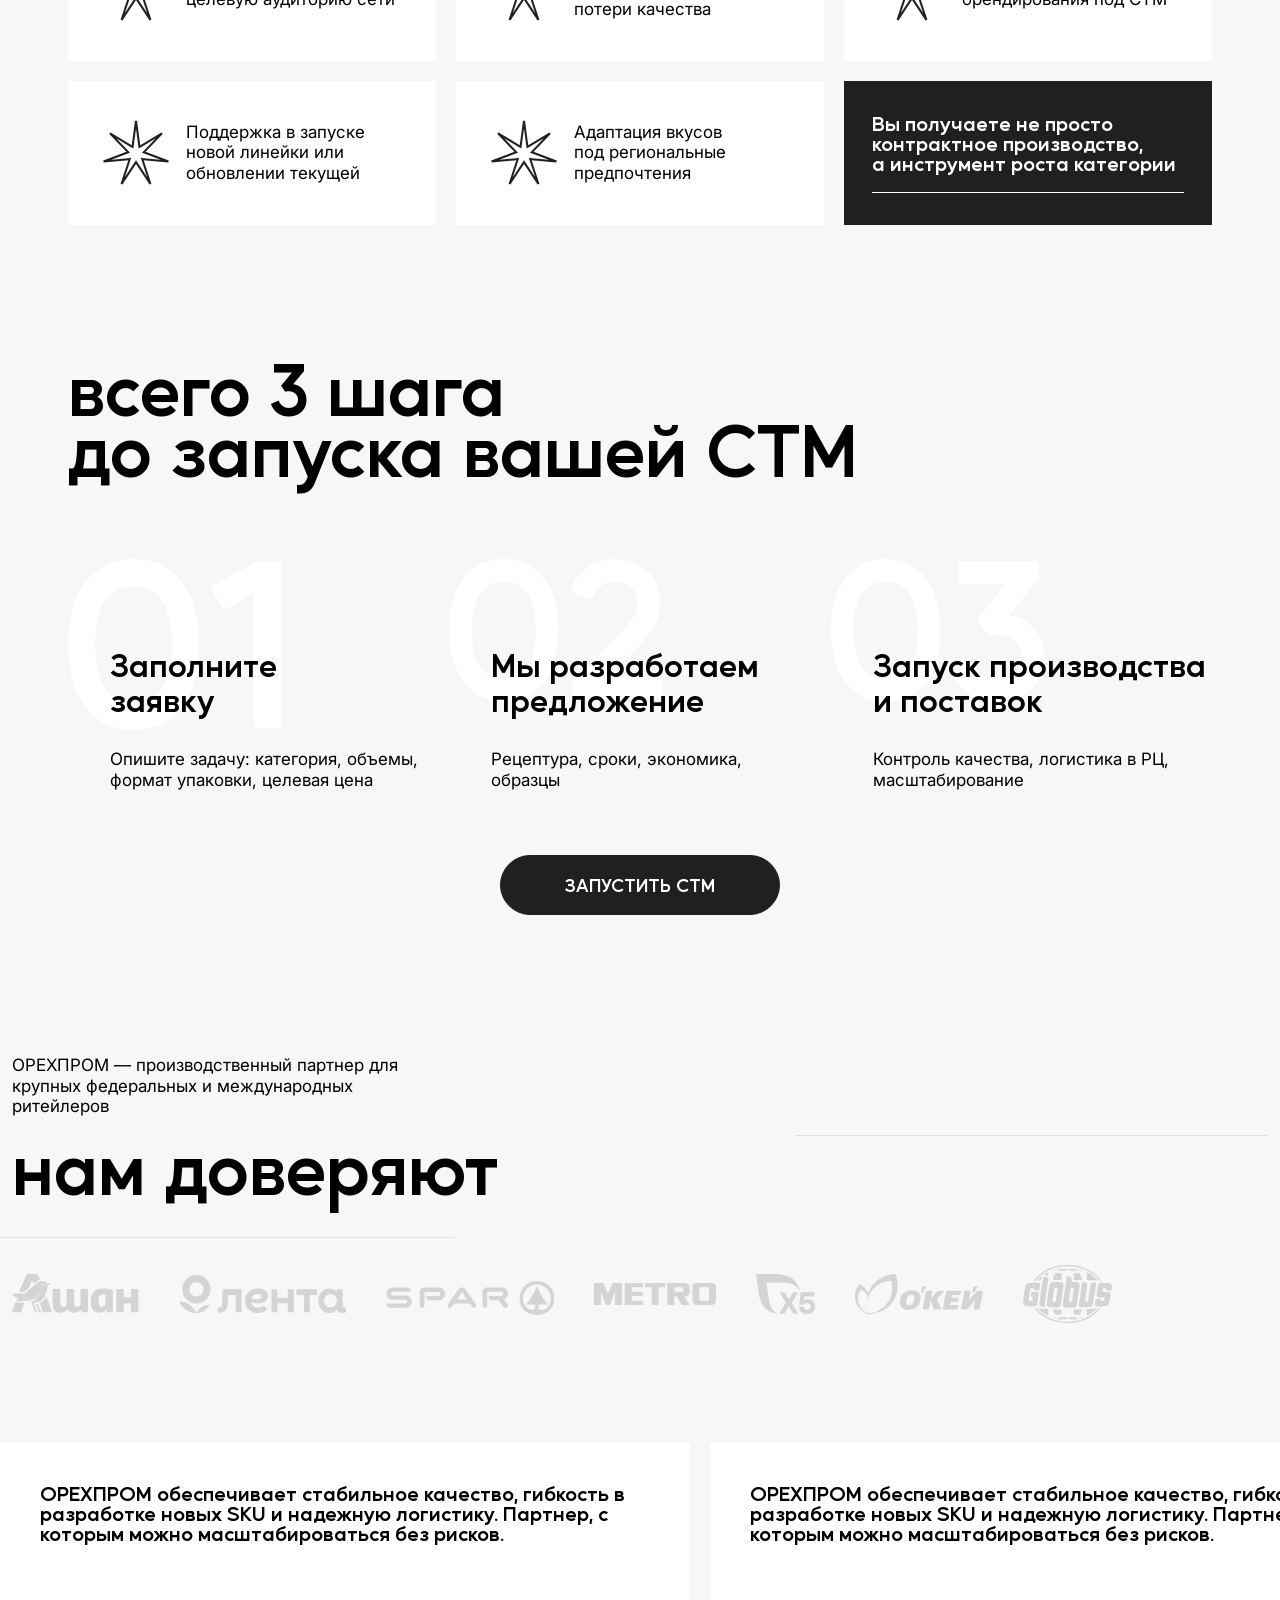
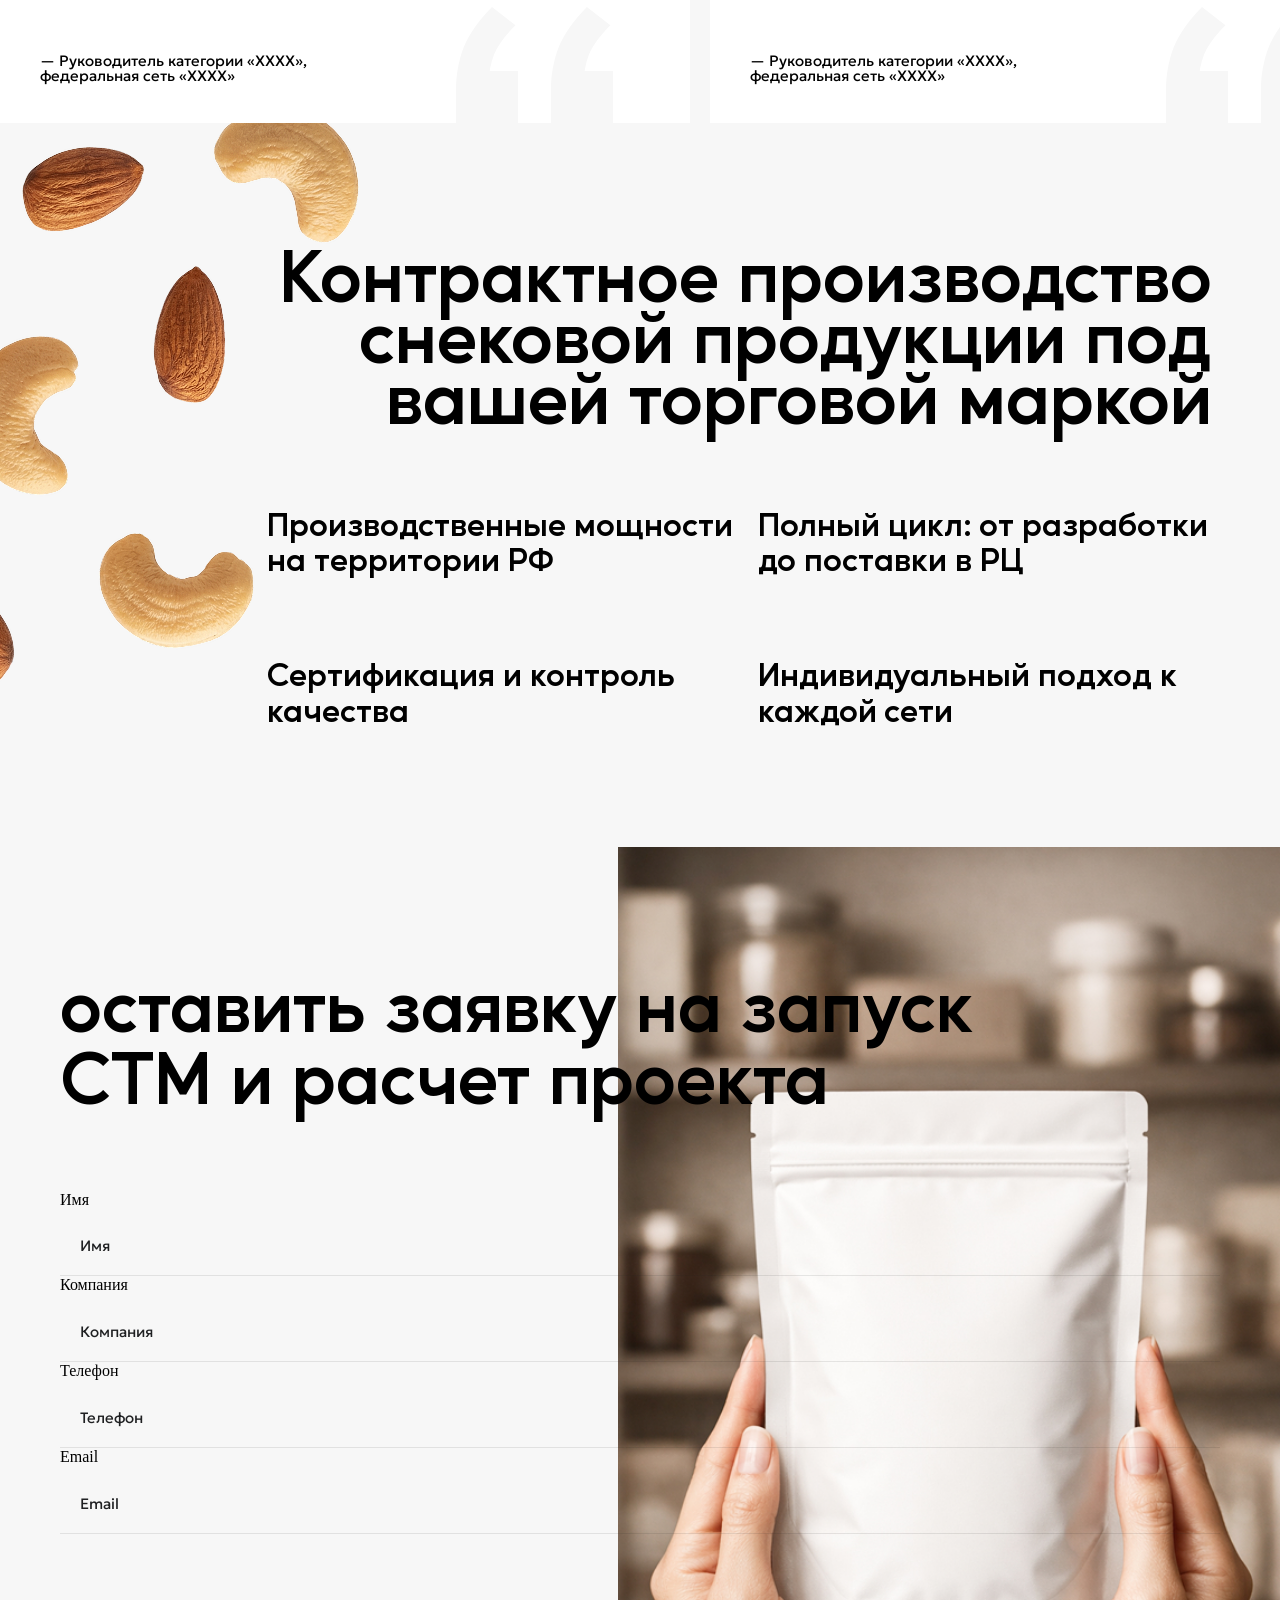
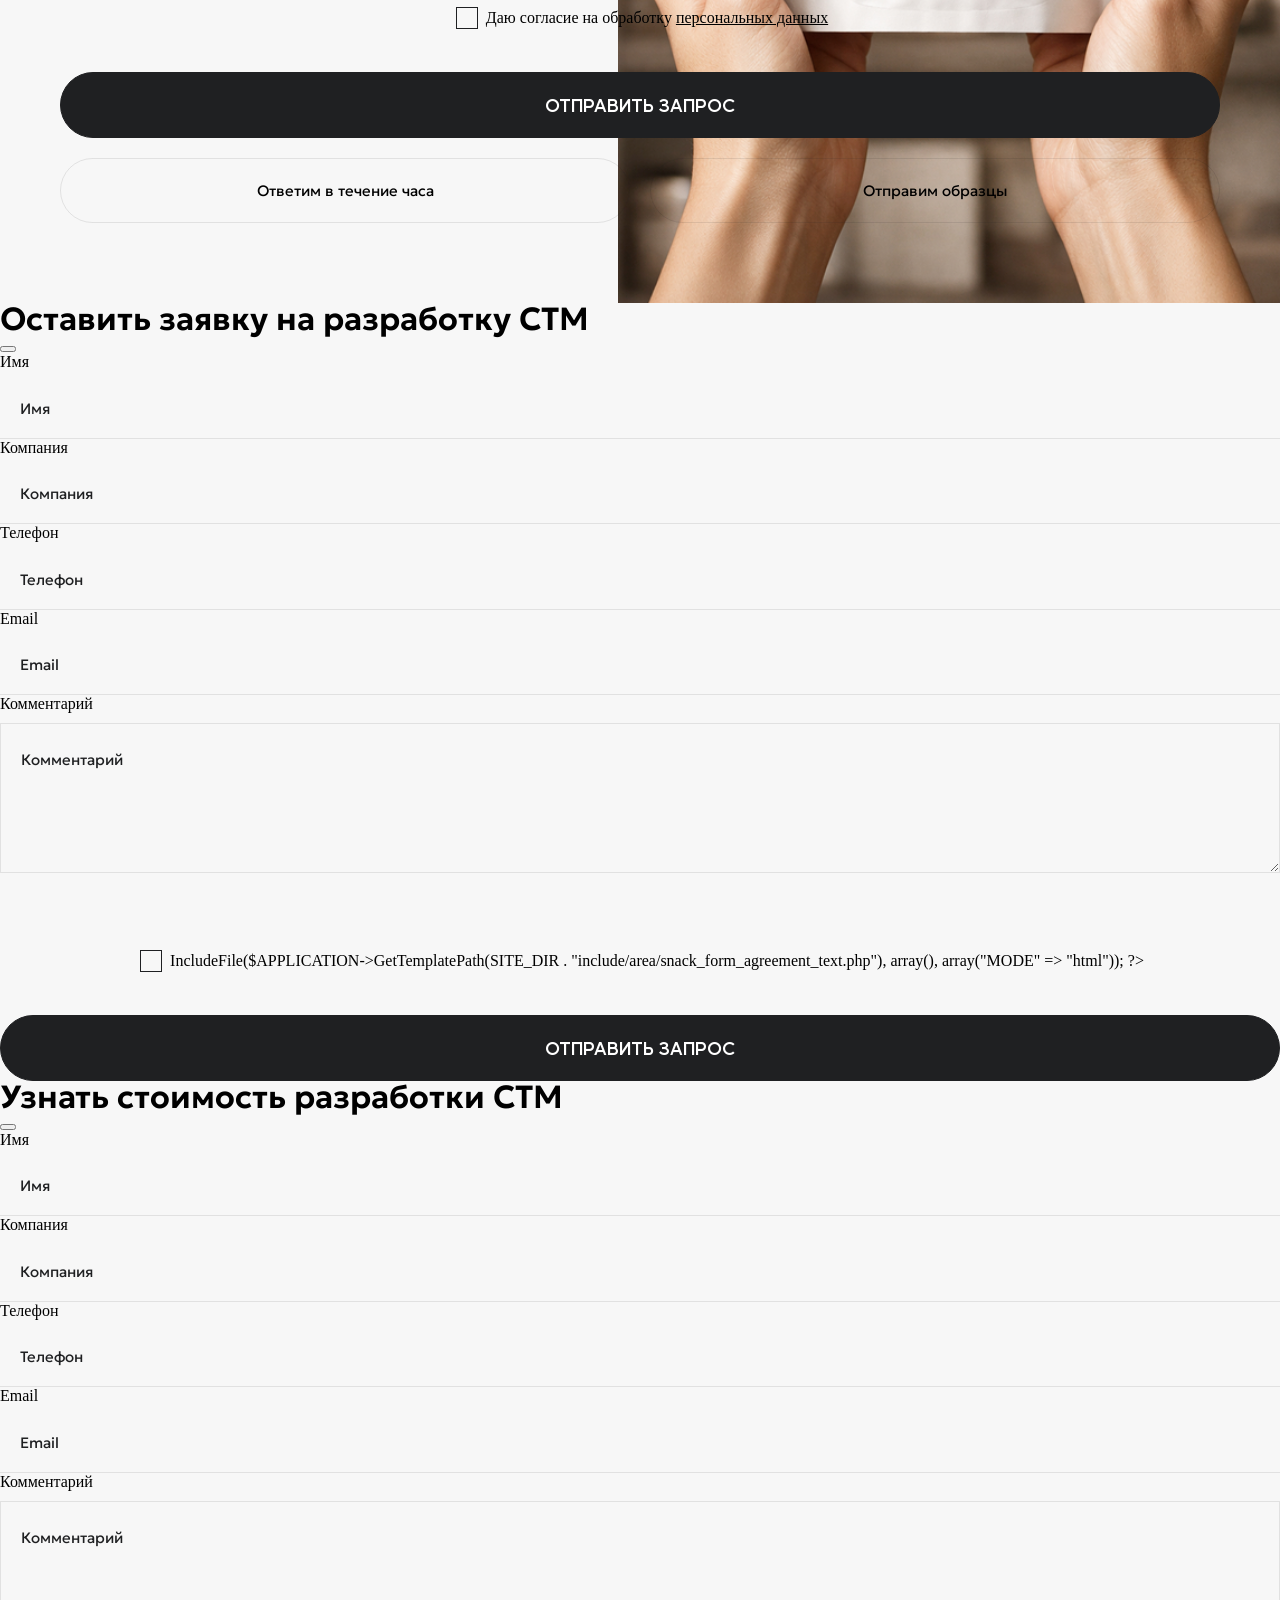
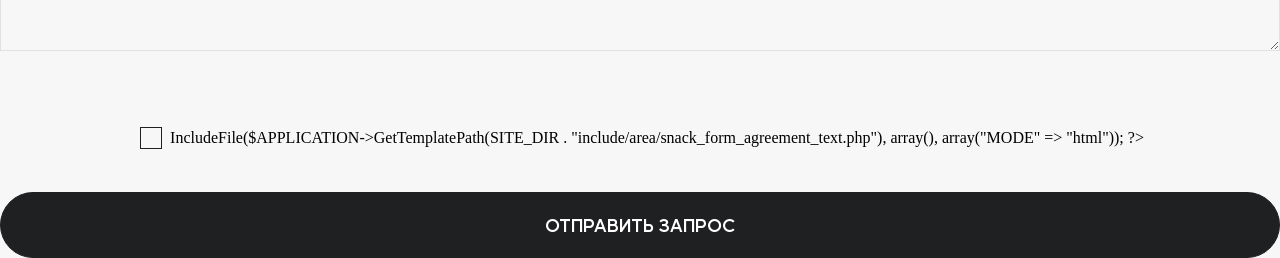
==== commit 03cec36e: "UPDATE | add ctm modals" ====
--- a/ctm.html
+++ b/ctm.html
@@ -166,8 +166,8 @@
                     </div>
                 </div>
                 <div class="d-flex flex-column page-ctm-hero__footer">
-                    <button class="button button--dark page-ctm-hero__button">Оставить заявку</button>
-                    <button class="button page-ctm-hero__button page-ctm-hero__button--light">получить расчёт</button>
+                    <button class="button button--dark page-ctm-hero__button"  data-bs-toggle="modal" data-bs-target="#createCTMRequest">Оставить заявку</button>
+                    <button class="button page-ctm-hero__button page-ctm-hero__button--light" data-bs-toggle="modal" data-bs-target="#checkCTMPrice">получить расчёт</button>
                 </div>
             </div>
         </section>
@@ -191,7 +191,7 @@
                     </div>
                 </div>
                 <div class="d-none d-lg-flex justify-content-center">
-                    <button class="button button--light page-ctm-subhero__button">Шаг в СТМ</button>
+                    <button class="button button--light page-ctm-subhero__button" data-bs-toggle="modal" data-bs-target="#createCTMRequest">Шаг в СТМ</button>
                 </div>
             </div>
         </section>
@@ -204,7 +204,7 @@
                 <p class="page-ctm-subhero-mobile__text">
                     Разработка и производство под задачи вашей сети
                 </p>
-                <button class="button button--dark page-ctm-subhero-mobile__button">Запустить СТМ</button>
+                <button class="button button--dark page-ctm-subhero-mobile__button" data-bs-toggle="modal" data-bs-target="#createCTMRequest">Запустить СТМ</button>
             </div>
         </section>
 
@@ -756,7 +756,68 @@
         <div class="modal-dialog">
             <div class="modal-content rounded-0">
                 <div class="modal-header">
-                    <h1 class="modal-title typography-h2" id="createOrderModalLabel">Оставить заявку</h1>
+                    <h1 class="modal-title typography-h2">Оставить заявку на разработку СТМ</h1>
+                    <button type="button" class="btn-close" data-bs-dismiss="modal" aria-label="Close"></button>
+                </div>
+                <div class="modal-body">
+                    <form action="/ajax/sendForm.php" class="d-flex flex-column js-ajax-from" method="POST">
+                        <input type="hidden" name="recaptcha_response" value="" class="visually-hidden">
+                        <input type="hidden" name="form_id" value="17" class="visually-hidden">
+                        <label class="feedback__form-label">
+                            <span class="visually-hidden">Имя</span>
+                            <input type="text" name="form_text_86" placeholder="Имя" class="w-100 feedback__form-input"
+                                required>
+                        </label>
+
+                        <label class="feedback__form-label">
+                            <span class="visually-hidden">Компания</span>
+                            <input type="text" name="form_text_87" placeholder="Компания"
+                                class="w-100 feedback__form-input" required>
+                        </label>
+
+                        <label class="feedback__form-label">
+                            <span class="visually-hidden">Телефон</span>
+                            <input type="tel" name="form_text_88" placeholder="Телефон" imask-phone
+                                class="w-100 feedback__form-input" required>
+                        </label>
+
+                        <label class="feedback__form-label">
+                            <span class="visually-hidden">Email</span>
+                            <input type="email" name="form_text_89" placeholder="Email"
+                                class="w-100 feedback__form-input" required>
+                        </label>
+
+                        <label class="feedback__form-label">
+                            <span class="visually-hidden">Комментарий</span>
+                            <textarea name="form_textarea_90" placeholder="Комментарий"
+                                class="w-100 feedback__form-input"></textarea>
+                        </label>
+
+                        <label class="visually-hidden">
+                            <input type="hidden" name="form_text_91" class="js-product-name" value="">
+                        </label>
+
+
+                        <div class="mx-auto feedback__form-check">
+                            <label class="form-check-label d-flex align-items-center">
+                                <input type="checkbox" name="consent" role="button" class="form-check-input me-2"
+                                    required>
+                                <? $APPLICATION->IncludeFile($APPLICATION->GetTemplatePath(SITE_DIR . "include/area/snack_form_agreement_text.php"), array(), array("MODE" => "html")); ?>
+                            </label>
+                        </div>
+                        <button type="submit" class="button button--dark feedback__form-button">Отправить
+                            запрос</button>
+                    </form>
+                </div>
+            </div>
+        </div>
+    </div>
+    <!-- узнать стоимость разработки СТМ -->
+    <div class="modal fade" id="checkCTMPrice" tabindex="-1" aria-hidden="true">
+        <div class="modal-dialog">
+            <div class="modal-content rounded-0">
+                <div class="modal-header">
+                    <h1 class="modal-title typography-h2">Узнать стоимость разработки СТМ</h1>
                     <button type="button" class="btn-close" data-bs-dismiss="modal" aria-label="Close"></button>
                 </div>
                 <div class="modal-body">
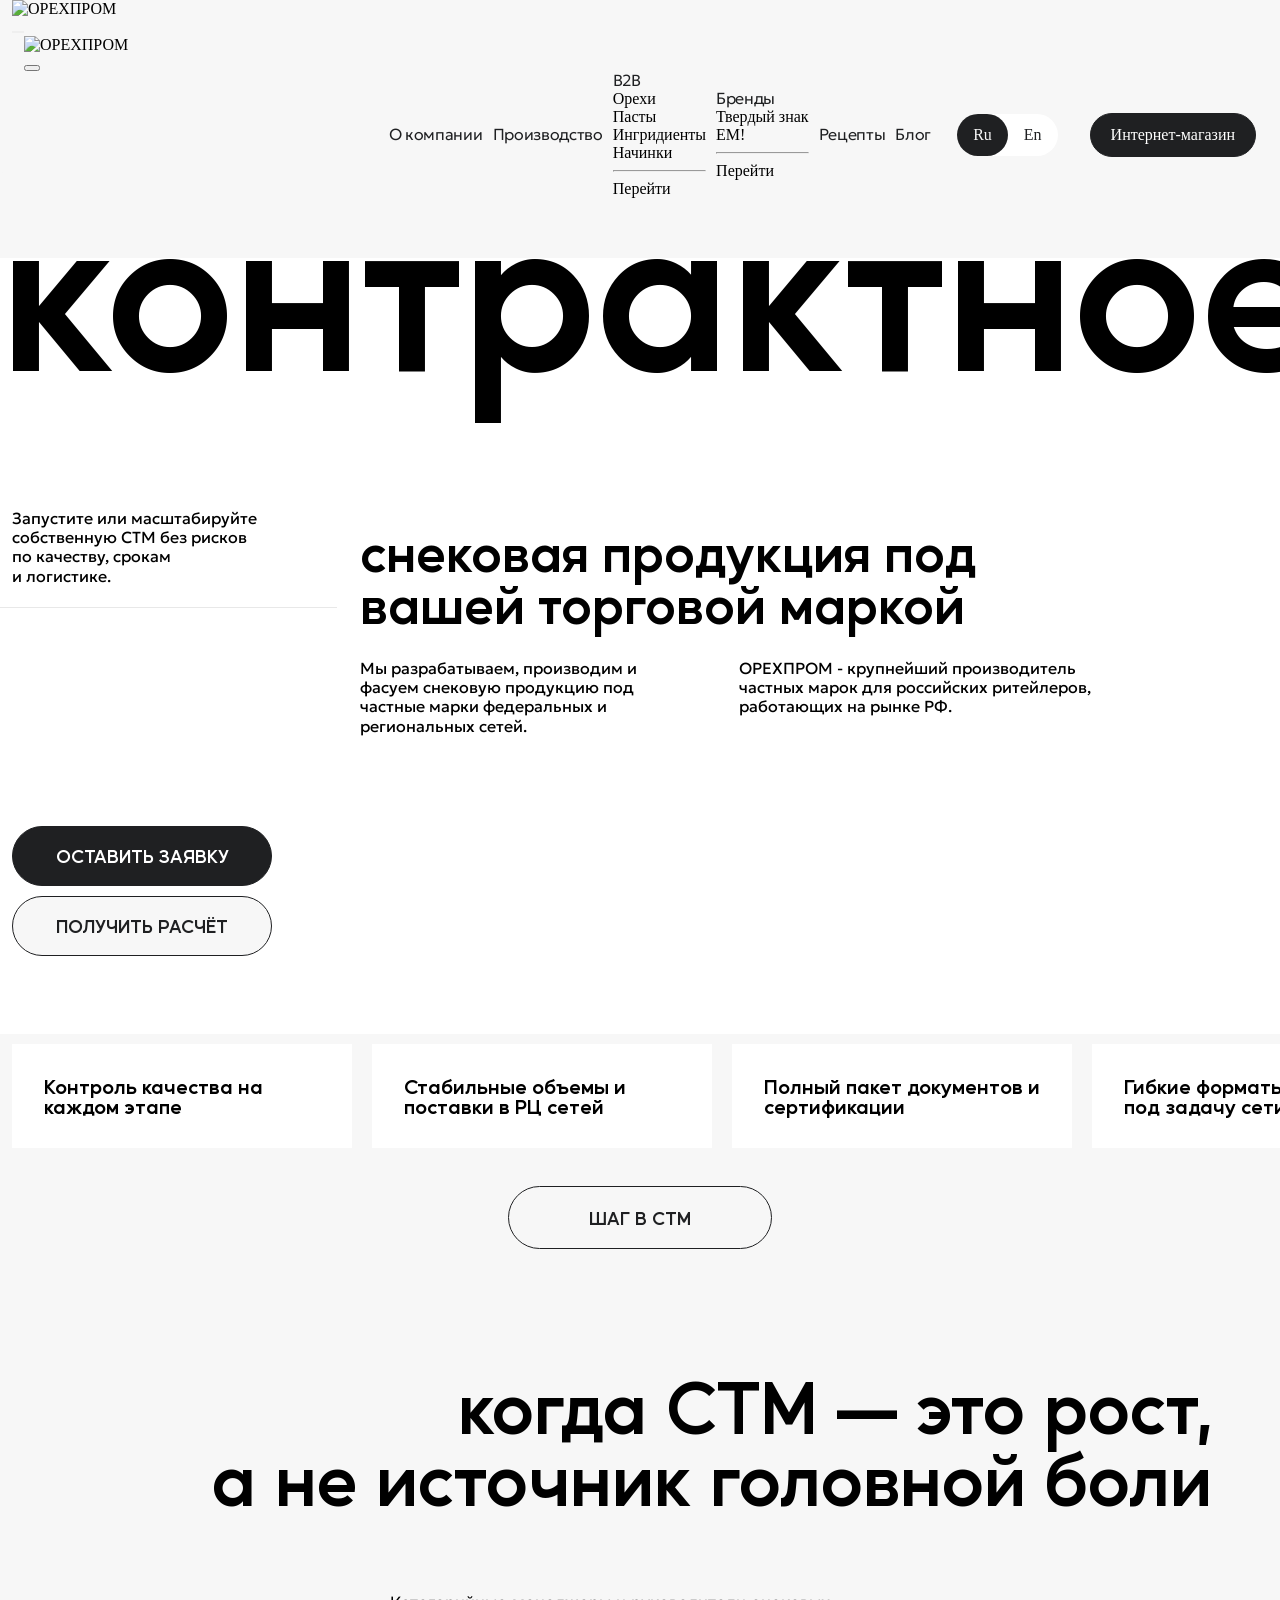
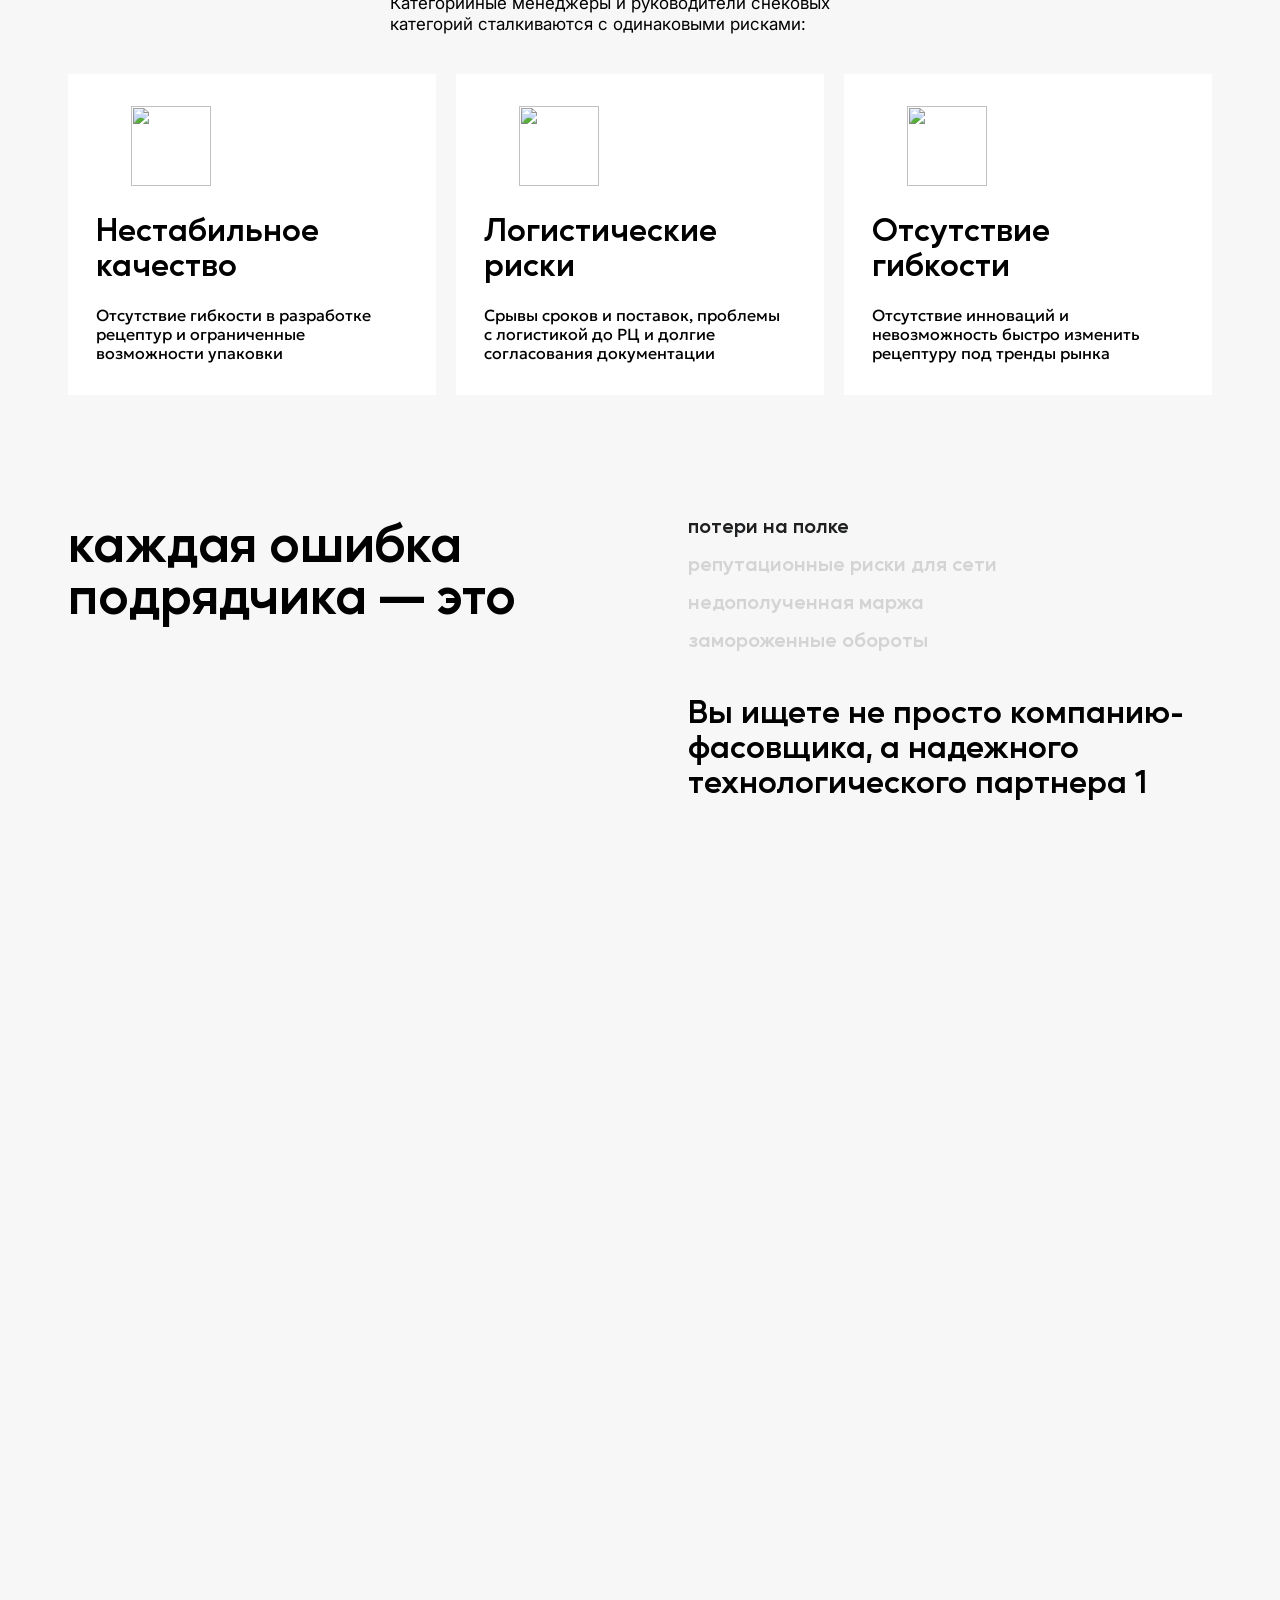
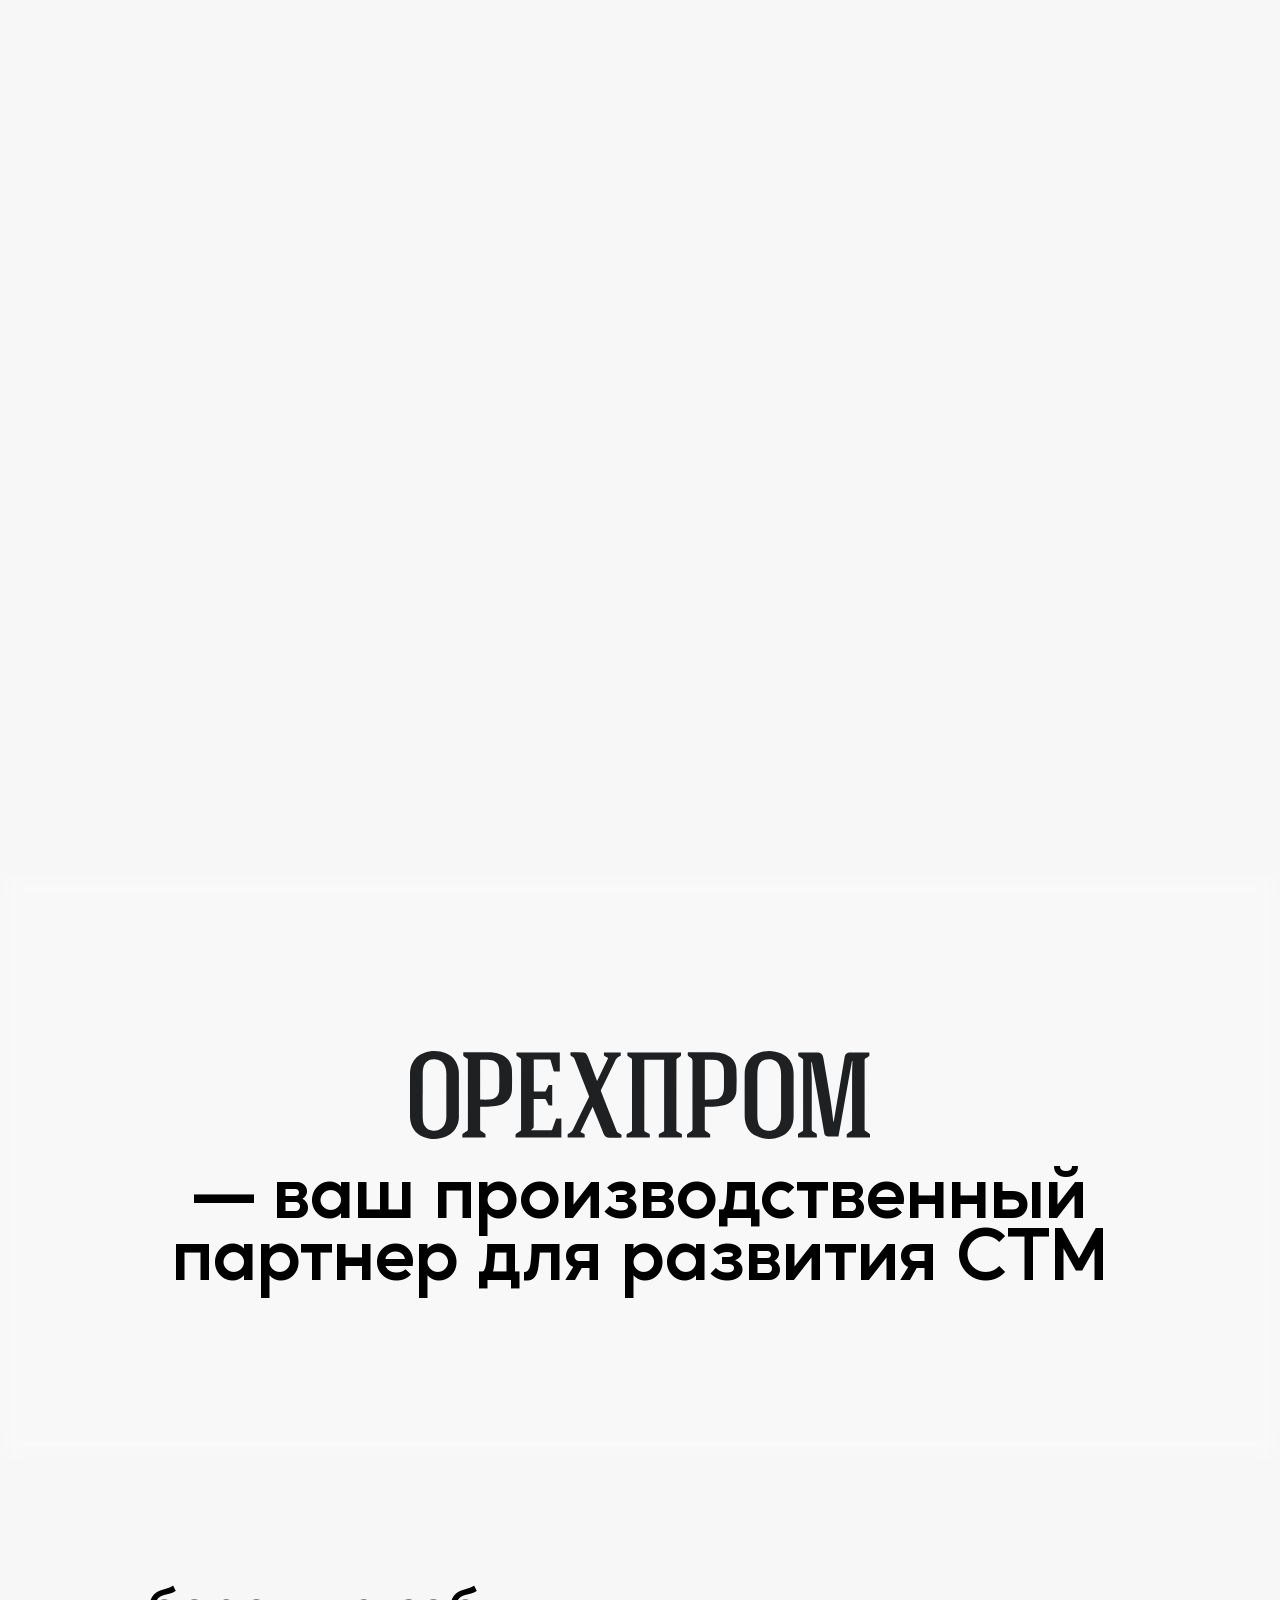
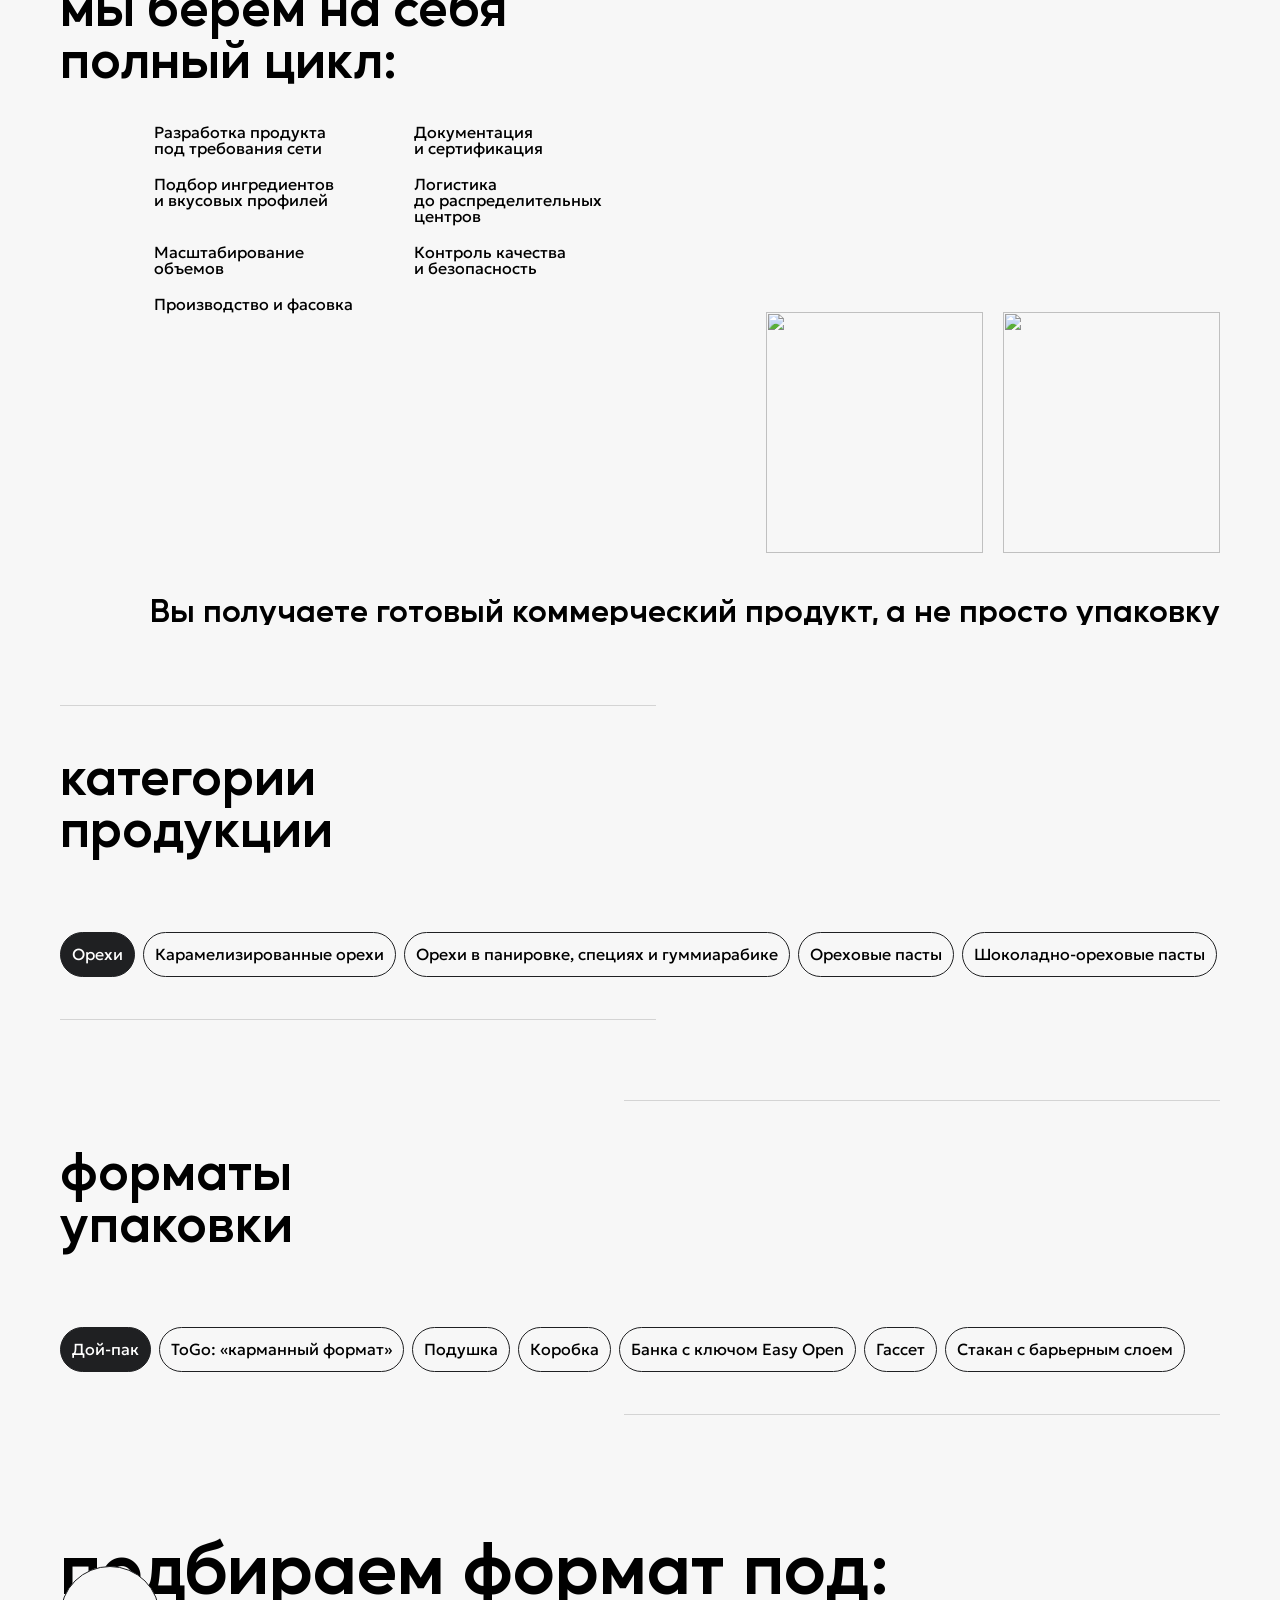
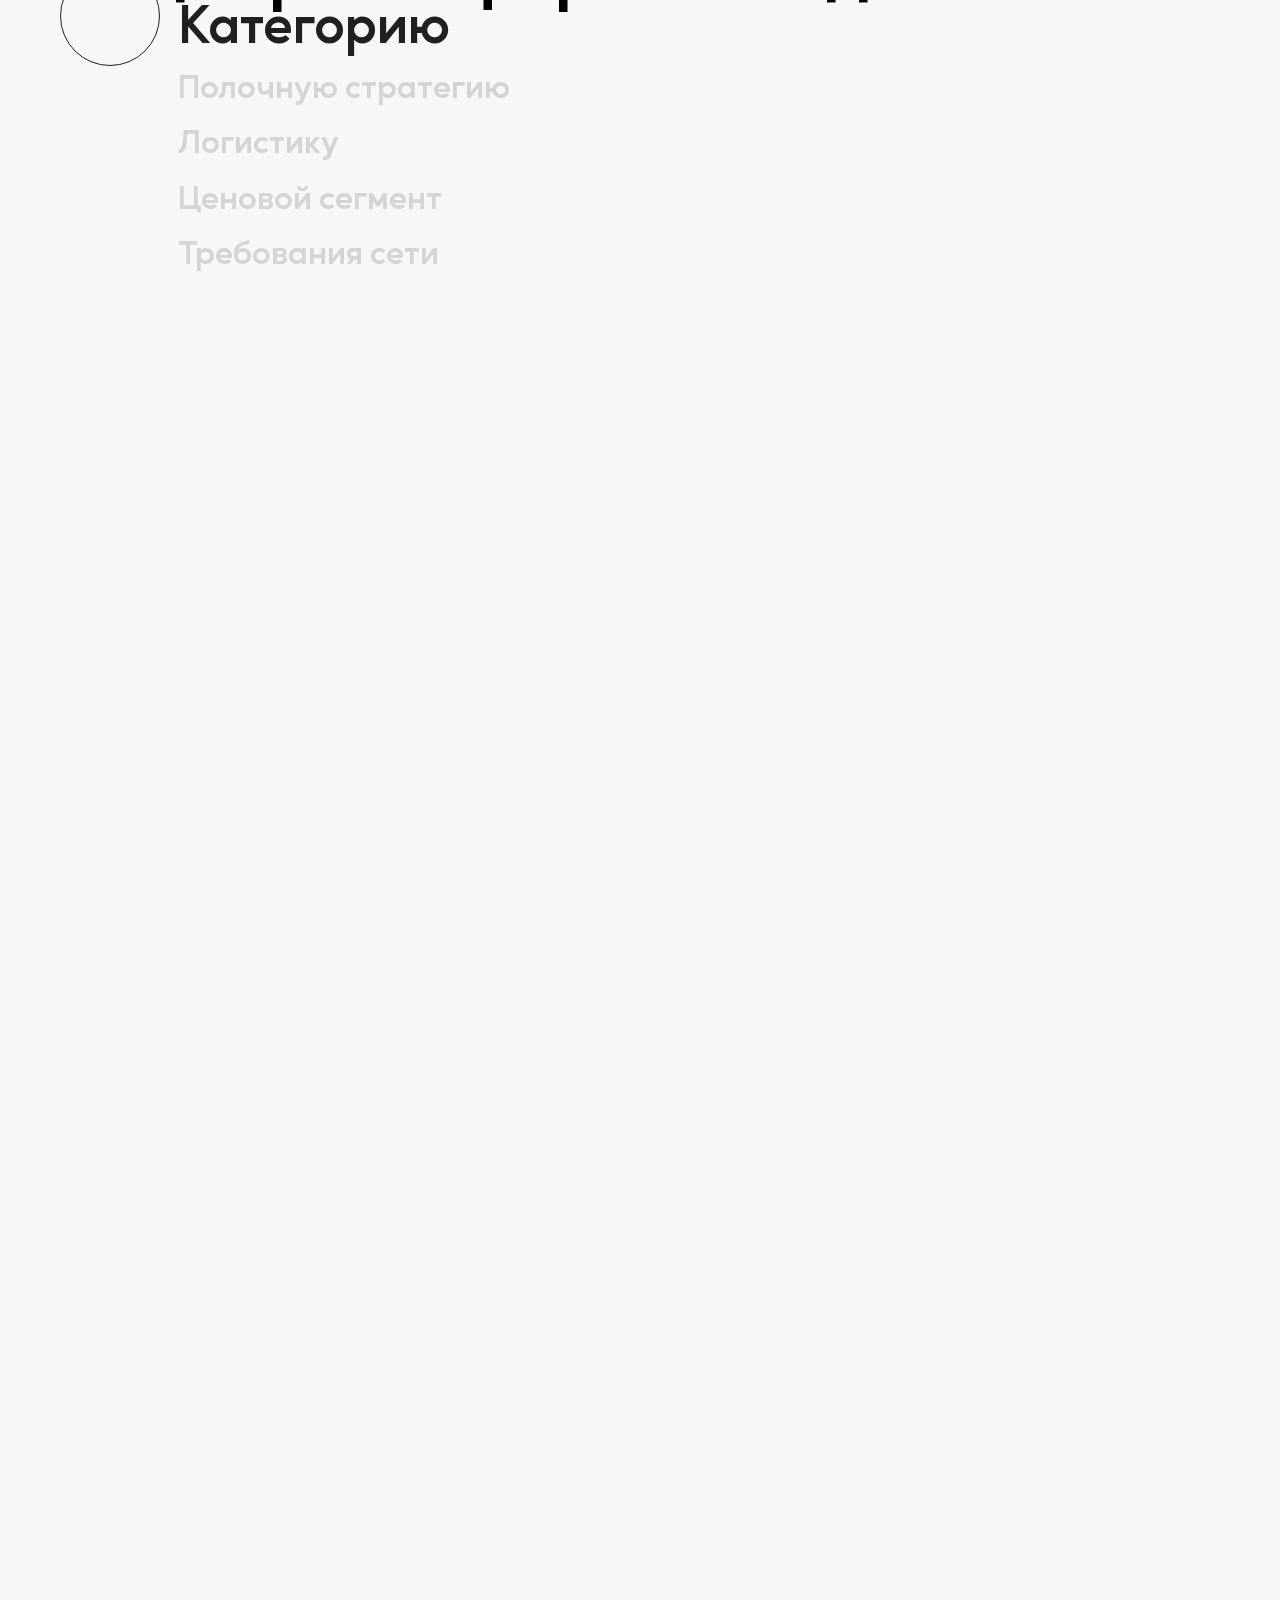
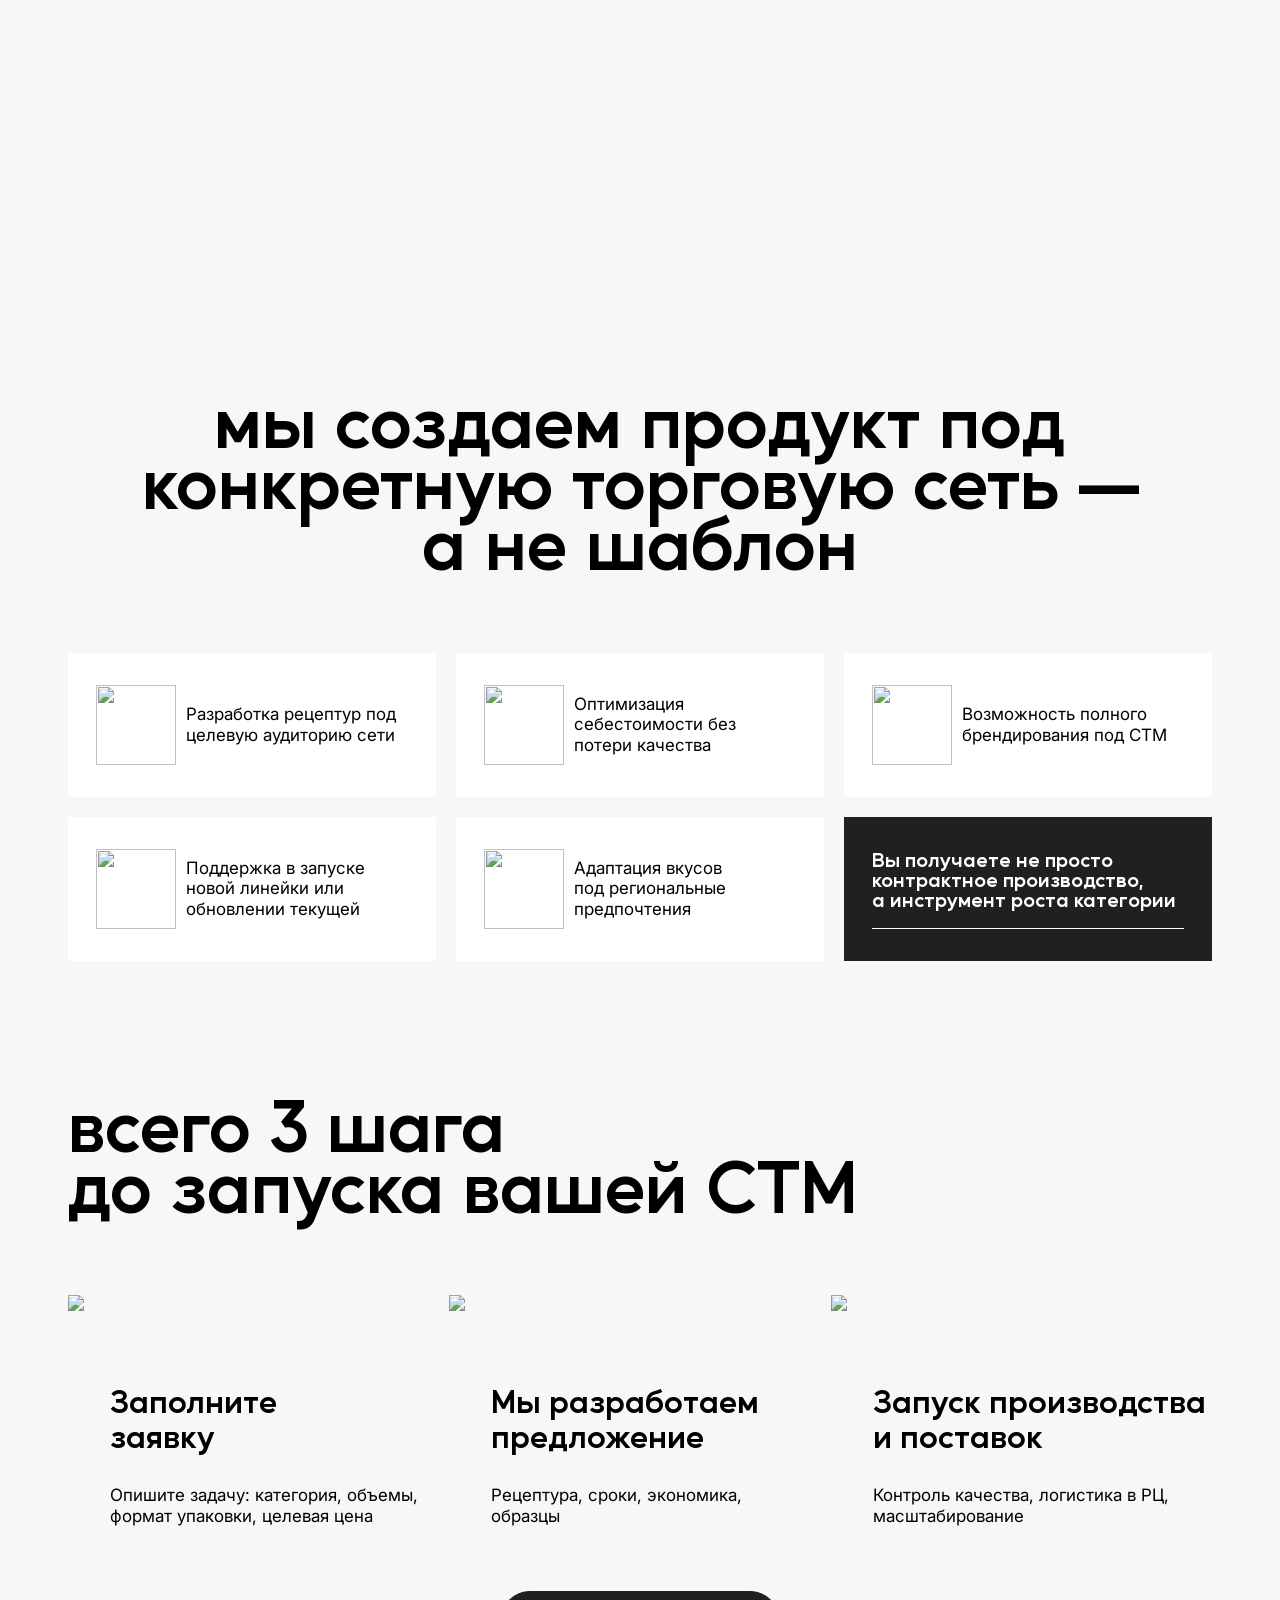
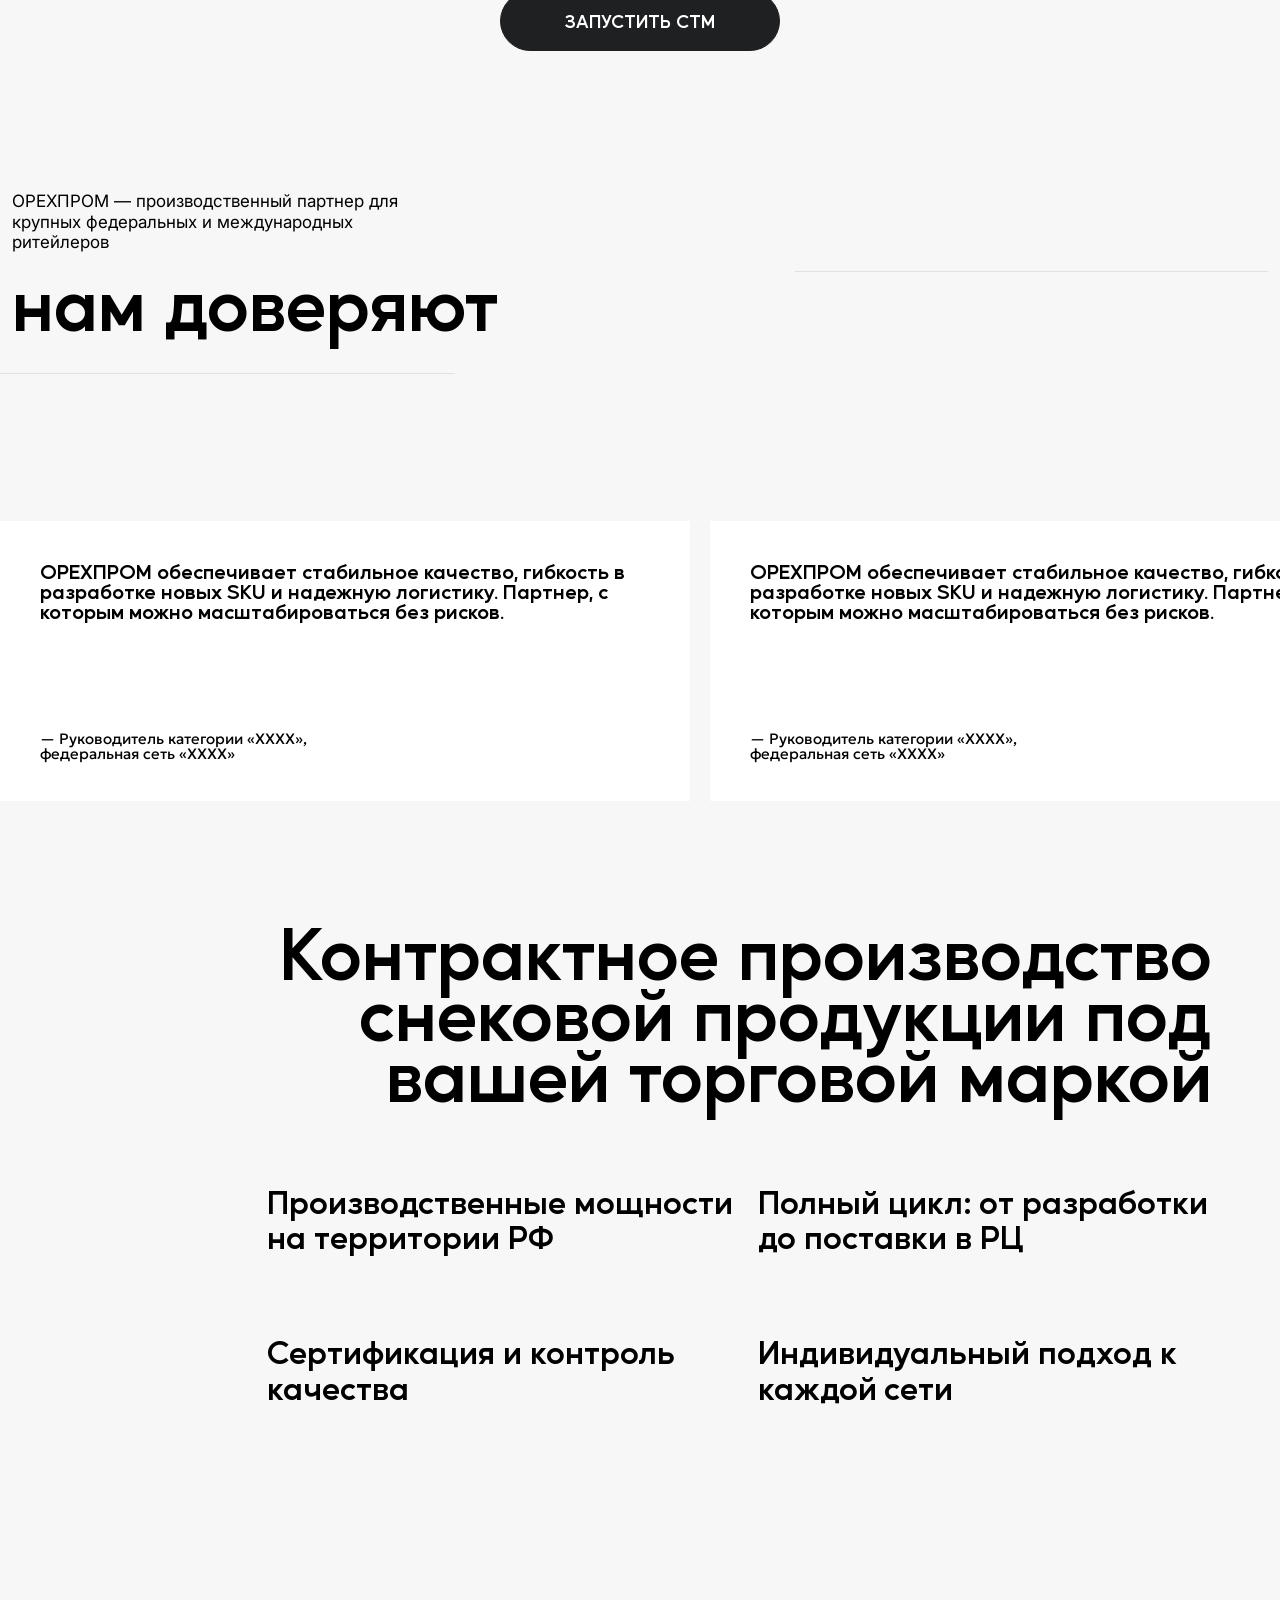
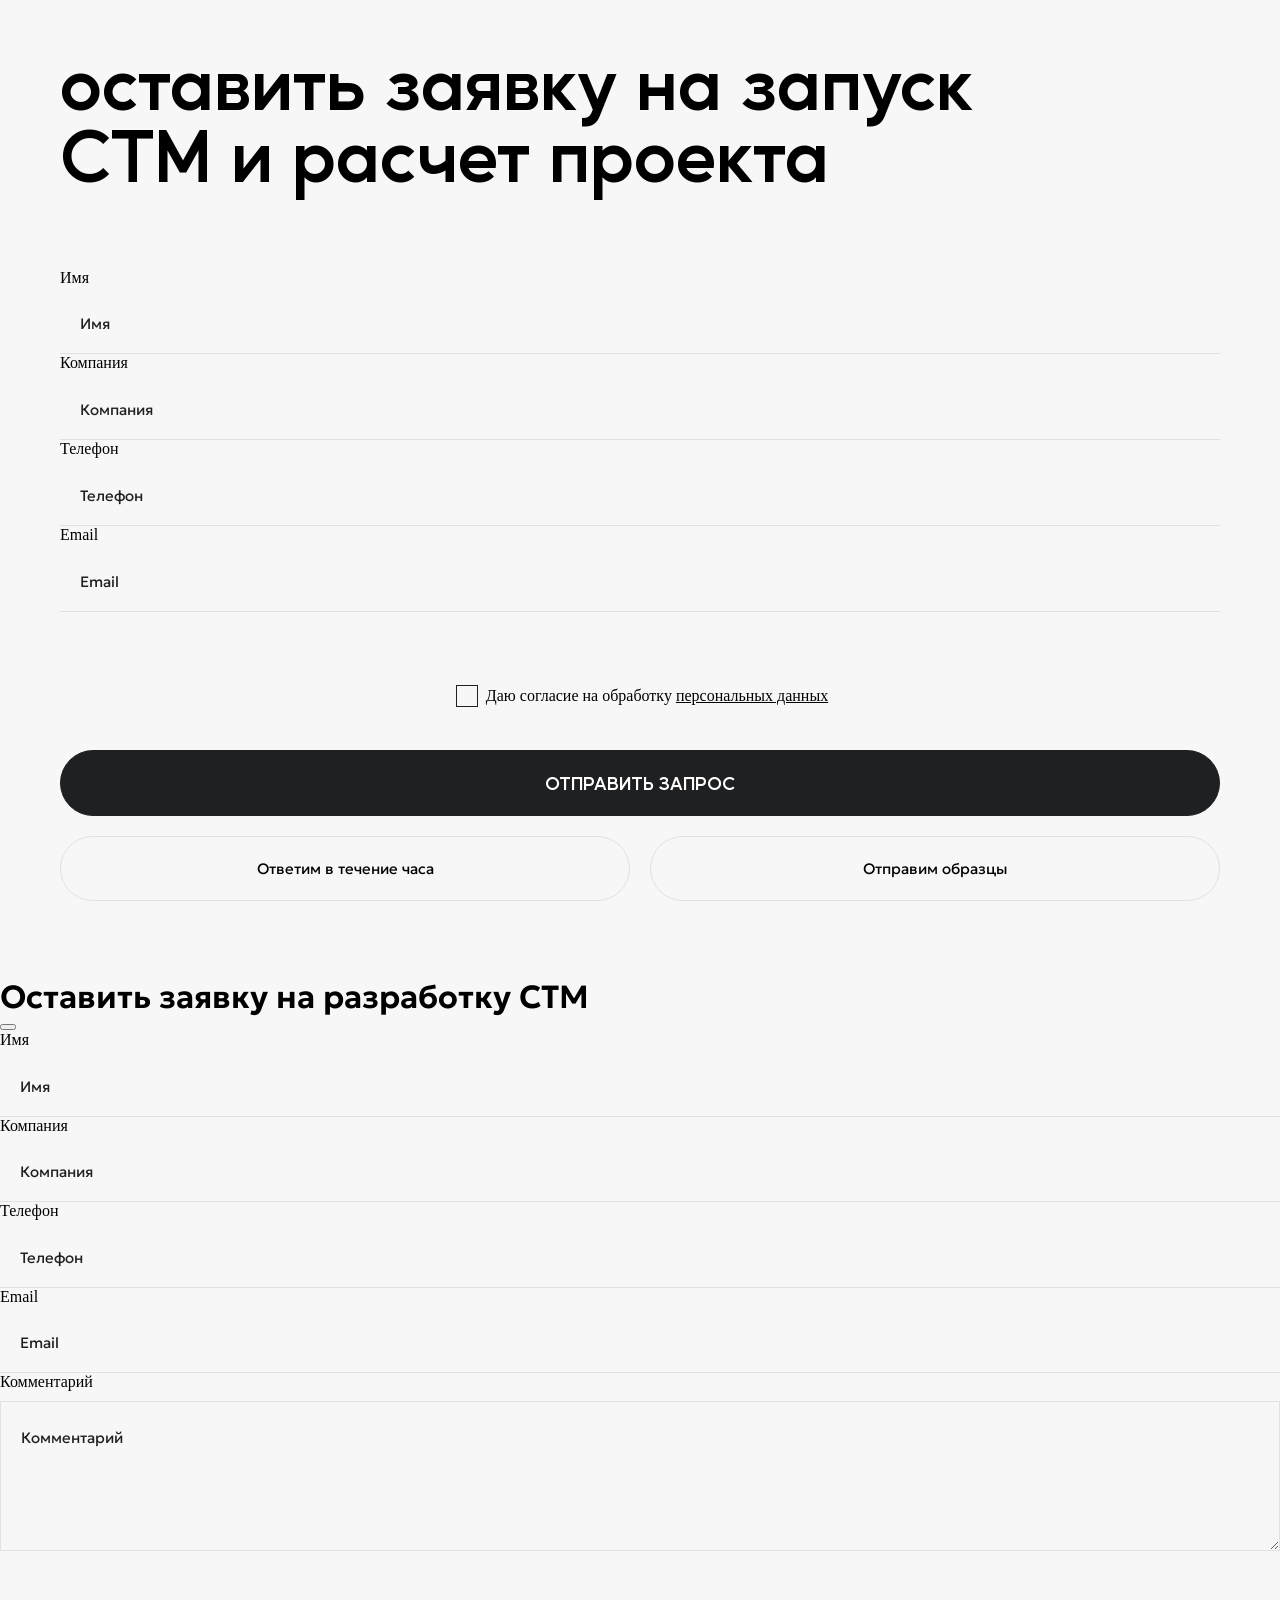
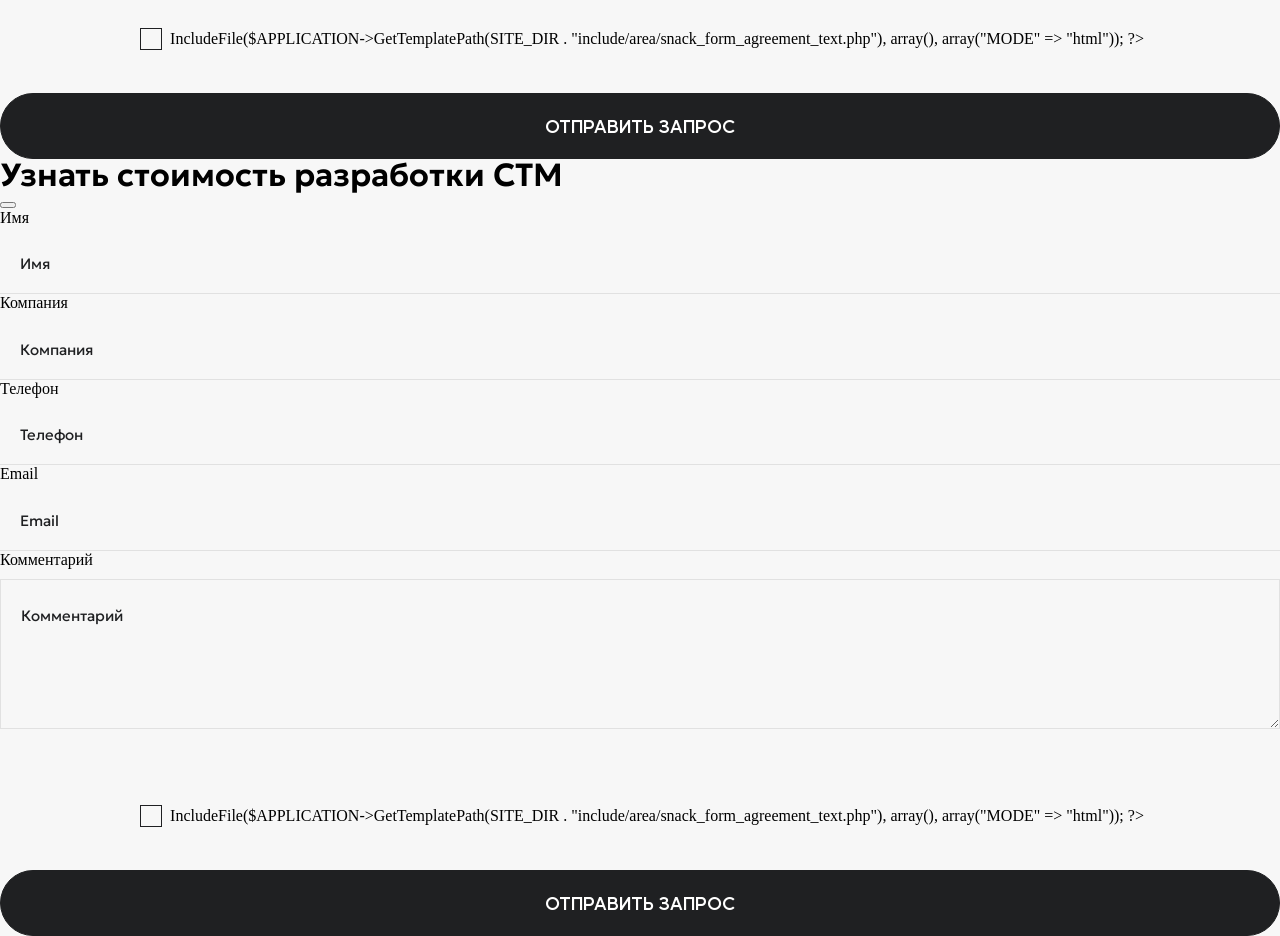
==== commit 324c0a49: "update fonts index.html" ====
--- a/ctm.html
+++ b/ctm.html
@@ -6,7 +6,7 @@
     <meta name="viewport" content="width=device-width, initial-scale=1.0">
     <link rel="stylesheet" href="css/bootstrap.min.css">
     <link rel="stylesheet" href="css/swiper.bundle.min.css">
-    <link rel="stylesheet" href="css/index.css">
+    <link rel="stylesheet" href="css/ctm.css">
     <title>СТМ</title>
 </head>
 
--- a/css/ctm.css
+++ b/css/ctm.css
@@ -0,0 +1,8082 @@
+@charset "UTF-8";
+.align-baseline {
+  vertical-align: baseline !important;
+}
+
+.align-top {
+  vertical-align: top !important;
+}
+
+.align-middle {
+  vertical-align: middle !important;
+}
+
+.align-bottom {
+  vertical-align: bottom !important;
+}
+
+.align-text-bottom {
+  vertical-align: text-bottom !important;
+}
+
+.align-text-top {
+  vertical-align: text-top !important;
+}
+
+.float-start {
+  float: left !important;
+}
+
+.float-end {
+  float: right !important;
+}
+
+.float-none {
+  float: none !important;
+}
+
+.object-fit-contain {
+  object-fit: contain !important;
+}
+
+.object-fit-cover {
+  object-fit: cover !important;
+}
+
+.object-fit-fill {
+  object-fit: fill !important;
+}
+
+.object-fit-scale {
+  object-fit: scale-down !important;
+}
+
+.object-fit-none {
+  object-fit: none !important;
+}
+
+.opacity-0 {
+  opacity: 0 !important;
+}
+
+.opacity-25 {
+  opacity: 0.25 !important;
+}
+
+.opacity-50 {
+  opacity: 0.5 !important;
+}
+
+.opacity-75 {
+  opacity: 0.75 !important;
+}
+
+.opacity-100 {
+  opacity: 1 !important;
+}
+
+.overflow-auto {
+  overflow: auto !important;
+}
+
+.overflow-hidden {
+  overflow: hidden !important;
+}
+
+.overflow-visible {
+  overflow: visible !important;
+}
+
+.overflow-scroll {
+  overflow: scroll !important;
+}
+
+.overflow-x-auto {
+  overflow-x: auto !important;
+}
+
+.overflow-x-hidden {
+  overflow-x: hidden !important;
+}
+
+.overflow-x-visible {
+  overflow-x: visible !important;
+}
+
+.overflow-x-scroll {
+  overflow-x: scroll !important;
+}
+
+.overflow-y-auto {
+  overflow-y: auto !important;
+}
+
+.overflow-y-hidden {
+  overflow-y: hidden !important;
+}
+
+.overflow-y-visible {
+  overflow-y: visible !important;
+}
+
+.overflow-y-scroll {
+  overflow-y: scroll !important;
+}
+
+.d-inline {
+  display: inline !important;
+}
+
+.d-inline-block {
+  display: inline-block !important;
+}
+
+.d-block {
+  display: block !important;
+}
+
+.d-grid {
+  display: grid !important;
+}
+
+.d-inline-grid {
+  display: inline-grid !important;
+}
+
+.d-table {
+  display: table !important;
+}
+
+.d-table-row {
+  display: table-row !important;
+}
+
+.d-table-cell {
+  display: table-cell !important;
+}
+
+.d-flex {
+  display: flex !important;
+}
+
+.d-inline-flex {
+  display: inline-flex !important;
+}
+
+.d-none {
+  display: none !important;
+}
+
+.shadow {
+  box-shadow: var(--bs-box-shadow) !important;
+}
+
+.shadow-sm {
+  box-shadow: var(--bs-box-shadow-sm) !important;
+}
+
+.shadow-lg {
+  box-shadow: var(--bs-box-shadow-lg) !important;
+}
+
+.shadow-none {
+  box-shadow: none !important;
+}
+
+.focus-ring-primary {
+  --bs-focus-ring-color: rgba(var(--bs-primary-rgb), var(--bs-focus-ring-opacity));
+}
+
+.focus-ring-secondary {
+  --bs-focus-ring-color: rgba(var(--bs-secondary-rgb), var(--bs-focus-ring-opacity));
+}
+
+.focus-ring-success {
+  --bs-focus-ring-color: rgba(var(--bs-success-rgb), var(--bs-focus-ring-opacity));
+}
+
+.focus-ring-info {
+  --bs-focus-ring-color: rgba(var(--bs-info-rgb), var(--bs-focus-ring-opacity));
+}
+
+.focus-ring-warning {
+  --bs-focus-ring-color: rgba(var(--bs-warning-rgb), var(--bs-focus-ring-opacity));
+}
+
+.focus-ring-danger {
+  --bs-focus-ring-color: rgba(var(--bs-danger-rgb), var(--bs-focus-ring-opacity));
+}
+
+.focus-ring-light {
+  --bs-focus-ring-color: rgba(var(--bs-light-rgb), var(--bs-focus-ring-opacity));
+}
+
+.focus-ring-dark {
+  --bs-focus-ring-color: rgba(var(--bs-dark-rgb), var(--bs-focus-ring-opacity));
+}
+
+.position-static {
+  position: static !important;
+}
+
+.position-relative {
+  position: relative !important;
+}
+
+.position-absolute {
+  position: absolute !important;
+}
+
+.position-fixed {
+  position: fixed !important;
+}
+
+.position-sticky {
+  position: sticky !important;
+}
+
+.top-0 {
+  top: 0 !important;
+}
+
+.top-50 {
+  top: 50% !important;
+}
+
+.top-100 {
+  top: 100% !important;
+}
+
+.bottom-0 {
+  bottom: 0 !important;
+}
+
+.bottom-50 {
+  bottom: 50% !important;
+}
+
+.bottom-100 {
+  bottom: 100% !important;
+}
+
+.start-0 {
+  left: 0 !important;
+}
+
+.start-50 {
+  left: 50% !important;
+}
+
+.start-100 {
+  left: 100% !important;
+}
+
+.end-0 {
+  right: 0 !important;
+}
+
+.end-50 {
+  right: 50% !important;
+}
+
+.end-100 {
+  right: 100% !important;
+}
+
+.translate-middle {
+  transform: translate(-50%, -50%) !important;
+}
+
+.translate-middle-x {
+  transform: translateX(-50%) !important;
+}
+
+.translate-middle-y {
+  transform: translateY(-50%) !important;
+}
+
+.border {
+  border: var(--bs-border-width) var(--bs-border-style) var(--bs-border-color) !important;
+}
+
+.border-0 {
+  border: 0 !important;
+}
+
+.border-top {
+  border-top: var(--bs-border-width) var(--bs-border-style) var(--bs-border-color) !important;
+}
+
+.border-top-0 {
+  border-top: 0 !important;
+}
+
+.border-end {
+  border-right: var(--bs-border-width) var(--bs-border-style) var(--bs-border-color) !important;
+}
+
+.border-end-0 {
+  border-right: 0 !important;
+}
+
+.border-bottom {
+  border-bottom: var(--bs-border-width) var(--bs-border-style) var(--bs-border-color) !important;
+}
+
+.border-bottom-0 {
+  border-bottom: 0 !important;
+}
+
+.border-start {
+  border-left: var(--bs-border-width) var(--bs-border-style) var(--bs-border-color) !important;
+}
+
+.border-start-0 {
+  border-left: 0 !important;
+}
+
+.border-primary {
+  --bs-border-opacity: 1;
+  border-color: rgba(var(--bs-primary-rgb), var(--bs-border-opacity)) !important;
+}
+
+.border-secondary {
+  --bs-border-opacity: 1;
+  border-color: rgba(var(--bs-secondary-rgb), var(--bs-border-opacity)) !important;
+}
+
+.border-success {
+  --bs-border-opacity: 1;
+  border-color: rgba(var(--bs-success-rgb), var(--bs-border-opacity)) !important;
+}
+
+.border-info {
+  --bs-border-opacity: 1;
+  border-color: rgba(var(--bs-info-rgb), var(--bs-border-opacity)) !important;
+}
+
+.border-warning {
+  --bs-border-opacity: 1;
+  border-color: rgba(var(--bs-warning-rgb), var(--bs-border-opacity)) !important;
+}
+
+.border-danger {
+  --bs-border-opacity: 1;
+  border-color: rgba(var(--bs-danger-rgb), var(--bs-border-opacity)) !important;
+}
+
+.border-light {
+  --bs-border-opacity: 1;
+  border-color: rgba(var(--bs-light-rgb), var(--bs-border-opacity)) !important;
+}
+
+.border-dark {
+  --bs-border-opacity: 1;
+  border-color: rgba(var(--bs-dark-rgb), var(--bs-border-opacity)) !important;
+}
+
+.border-black {
+  --bs-border-opacity: 1;
+  border-color: rgba(var(--bs-black-rgb), var(--bs-border-opacity)) !important;
+}
+
+.border-white {
+  --bs-border-opacity: 1;
+  border-color: rgba(var(--bs-white-rgb), var(--bs-border-opacity)) !important;
+}
+
+.border-primary-subtle {
+  border-color: var(--bs-primary-border-subtle) !important;
+}
+
+.border-secondary-subtle {
+  border-color: var(--bs-secondary-border-subtle) !important;
+}
+
+.border-success-subtle {
+  border-color: var(--bs-success-border-subtle) !important;
+}
+
+.border-info-subtle {
+  border-color: var(--bs-info-border-subtle) !important;
+}
+
+.border-warning-subtle {
+  border-color: var(--bs-warning-border-subtle) !important;
+}
+
+.border-danger-subtle {
+  border-color: var(--bs-danger-border-subtle) !important;
+}
+
+.border-light-subtle {
+  border-color: var(--bs-light-border-subtle) !important;
+}
+
+.border-dark-subtle {
+  border-color: var(--bs-dark-border-subtle) !important;
+}
+
+.border-1 {
+  border-width: 1px !important;
+}
+
+.border-2 {
+  border-width: 2px !important;
+}
+
+.border-3 {
+  border-width: 3px !important;
+}
+
+.border-4 {
+  border-width: 4px !important;
+}
+
+.border-5 {
+  border-width: 5px !important;
+}
+
+.border-opacity-10 {
+  --bs-border-opacity: 0.1;
+}
+
+.border-opacity-25 {
+  --bs-border-opacity: 0.25;
+}
+
+.border-opacity-50 {
+  --bs-border-opacity: 0.5;
+}
+
+.border-opacity-75 {
+  --bs-border-opacity: 0.75;
+}
+
+.border-opacity-100 {
+  --bs-border-opacity: 1;
+}
+
+.w-25 {
+  width: 25% !important;
+}
+
+.w-50 {
+  width: 50% !important;
+}
+
+.w-75 {
+  width: 75% !important;
+}
+
+.w-100 {
+  width: 100% !important;
+}
+
+.w-auto {
+  width: auto !important;
+}
+
+.mw-100 {
+  max-width: 100% !important;
+}
+
+.vw-100 {
+  width: 100vw !important;
+}
+
+.min-vw-100 {
+  min-width: 100vw !important;
+}
+
+.h-25 {
+  height: 25% !important;
+}
+
+.h-50 {
+  height: 50% !important;
+}
+
+.h-75 {
+  height: 75% !important;
+}
+
+.h-100 {
+  height: 100% !important;
+}
+
+.h-auto {
+  height: auto !important;
+}
+
+.mh-100 {
+  max-height: 100% !important;
+}
+
+.vh-100 {
+  height: 100vh !important;
+}
+
+.min-vh-100 {
+  min-height: 100vh !important;
+}
+
+.flex-fill {
+  flex: 1 1 auto !important;
+}
+
+.flex-row {
+  flex-direction: row !important;
+}
+
+.flex-column {
+  flex-direction: column !important;
+}
+
+.flex-row-reverse {
+  flex-direction: row-reverse !important;
+}
+
+.flex-column-reverse {
+  flex-direction: column-reverse !important;
+}
+
+.flex-grow-0 {
+  flex-grow: 0 !important;
+}
+
+.flex-grow-1 {
+  flex-grow: 1 !important;
+}
+
+.flex-shrink-0 {
+  flex-shrink: 0 !important;
+}
+
+.flex-shrink-1 {
+  flex-shrink: 1 !important;
+}
+
+.flex-wrap {
+  flex-wrap: wrap !important;
+}
+
+.flex-nowrap {
+  flex-wrap: nowrap !important;
+}
+
+.flex-wrap-reverse {
+  flex-wrap: wrap-reverse !important;
+}
+
+.justify-content-start {
+  justify-content: flex-start !important;
+}
+
+.justify-content-end {
+  justify-content: flex-end !important;
+}
+
+.justify-content-center {
+  justify-content: center !important;
+}
+
+.justify-content-between {
+  justify-content: space-between !important;
+}
+
+.justify-content-around {
+  justify-content: space-around !important;
+}
+
+.justify-content-evenly {
+  justify-content: space-evenly !important;
+}
+
+.align-items-start {
+  align-items: flex-start !important;
+}
+
+.align-items-end {
+  align-items: flex-end !important;
+}
+
+.align-items-center {
+  align-items: center !important;
+}
+
+.align-items-baseline {
+  align-items: baseline !important;
+}
+
+.align-items-stretch {
+  align-items: stretch !important;
+}
+
+.align-content-start {
+  align-content: flex-start !important;
+}
+
+.align-content-end {
+  align-content: flex-end !important;
+}
+
+.align-content-center {
+  align-content: center !important;
+}
+
+.align-content-between {
+  align-content: space-between !important;
+}
+
+.align-content-around {
+  align-content: space-around !important;
+}
+
+.align-content-stretch {
+  align-content: stretch !important;
+}
+
+.align-self-auto {
+  align-self: auto !important;
+}
+
+.align-self-start {
+  align-self: flex-start !important;
+}
+
+.align-self-end {
+  align-self: flex-end !important;
+}
+
+.align-self-center {
+  align-self: center !important;
+}
+
+.align-self-baseline {
+  align-self: baseline !important;
+}
+
+.align-self-stretch {
+  align-self: stretch !important;
+}
+
+.order-first {
+  order: -1 !important;
+}
+
+.order-0 {
+  order: 0 !important;
+}
+
+.order-1 {
+  order: 1 !important;
+}
+
+.order-2 {
+  order: 2 !important;
+}
+
+.order-3 {
+  order: 3 !important;
+}
+
+.order-4 {
+  order: 4 !important;
+}
+
+.order-5 {
+  order: 5 !important;
+}
+
+.order-last {
+  order: 6 !important;
+}
+
+.m-0 {
+  margin: 0 !important;
+}
+
+.m-1 {
+  margin: 0.25rem !important;
+}
+
+.m-2 {
+  margin: 0.5rem !important;
+}
+
+.m-3 {
+  margin: 1rem !important;
+}
+
+.m-4 {
+  margin: 1.5rem !important;
+}
+
+.m-5 {
+  margin: 3rem !important;
+}
+
+.m-auto {
+  margin: auto !important;
+}
+
+.mx-0 {
+  margin-right: 0 !important;
+  margin-left: 0 !important;
+}
+
+.mx-1 {
+  margin-right: 0.25rem !important;
+  margin-left: 0.25rem !important;
+}
+
+.mx-2 {
+  margin-right: 0.5rem !important;
+  margin-left: 0.5rem !important;
+}
+
+.mx-3 {
+  margin-right: 1rem !important;
+  margin-left: 1rem !important;
+}
+
+.mx-4 {
+  margin-right: 1.5rem !important;
+  margin-left: 1.5rem !important;
+}
+
+.mx-5 {
+  margin-right: 3rem !important;
+  margin-left: 3rem !important;
+}
+
+.mx-auto {
+  margin-right: auto !important;
+  margin-left: auto !important;
+}
+
+.my-0 {
+  margin-top: 0 !important;
+  margin-bottom: 0 !important;
+}
+
+.my-1 {
+  margin-top: 0.25rem !important;
+  margin-bottom: 0.25rem !important;
+}
+
+.my-2 {
+  margin-top: 0.5rem !important;
+  margin-bottom: 0.5rem !important;
+}
+
+.my-3 {
+  margin-top: 1rem !important;
+  margin-bottom: 1rem !important;
+}
+
+.my-4 {
+  margin-top: 1.5rem !important;
+  margin-bottom: 1.5rem !important;
+}
+
+.my-5 {
+  margin-top: 3rem !important;
+  margin-bottom: 3rem !important;
+}
+
+.my-auto {
+  margin-top: auto !important;
+  margin-bottom: auto !important;
+}
+
+.mt-0 {
+  margin-top: 0 !important;
+}
+
+.mt-1 {
+  margin-top: 0.25rem !important;
+}
+
+.mt-2 {
+  margin-top: 0.5rem !important;
+}
+
+.mt-3 {
+  margin-top: 1rem !important;
+}
+
+.mt-4 {
+  margin-top: 1.5rem !important;
+}
+
+.mt-5 {
+  margin-top: 3rem !important;
+}
+
+.mt-auto {
+  margin-top: auto !important;
+}
+
+.me-0 {
+  margin-right: 0 !important;
+}
+
+.me-1 {
+  margin-right: 0.25rem !important;
+}
+
+.me-2 {
+  margin-right: 0.5rem !important;
+}
+
+.me-3 {
+  margin-right: 1rem !important;
+}
+
+.me-4 {
+  margin-right: 1.5rem !important;
+}
+
+.me-5 {
+  margin-right: 3rem !important;
+}
+
+.me-auto {
+  margin-right: auto !important;
+}
+
+.mb-0 {
+  margin-bottom: 0 !important;
+}
+
+.mb-1 {
+  margin-bottom: 0.25rem !important;
+}
+
+.mb-2 {
+  margin-bottom: 0.5rem !important;
+}
+
+.mb-3 {
+  margin-bottom: 1rem !important;
+}
+
+.mb-4 {
+  margin-bottom: 1.5rem !important;
+}
+
+.mb-5 {
+  margin-bottom: 3rem !important;
+}
+
+.mb-auto {
+  margin-bottom: auto !important;
+}
+
+.ms-0 {
+  margin-left: 0 !important;
+}
+
+.ms-1 {
+  margin-left: 0.25rem !important;
+}
+
+.ms-2 {
+  margin-left: 0.5rem !important;
+}
+
+.ms-3 {
+  margin-left: 1rem !important;
+}
+
+.ms-4 {
+  margin-left: 1.5rem !important;
+}
+
+.ms-5 {
+  margin-left: 3rem !important;
+}
+
+.ms-auto {
+  margin-left: auto !important;
+}
+
+.p-0 {
+  padding: 0 !important;
+}
+
+.p-1 {
+  padding: 0.25rem !important;
+}
+
+.p-2 {
+  padding: 0.5rem !important;
+}
+
+.p-3 {
+  padding: 1rem !important;
+}
+
+.p-4 {
+  padding: 1.5rem !important;
+}
+
+.p-5 {
+  padding: 3rem !important;
+}
+
+.px-0 {
+  padding-right: 0 !important;
+  padding-left: 0 !important;
+}
+
+.px-1 {
+  padding-right: 0.25rem !important;
+  padding-left: 0.25rem !important;
+}
+
+.px-2 {
+  padding-right: 0.5rem !important;
+  padding-left: 0.5rem !important;
+}
+
+.px-3 {
+  padding-right: 1rem !important;
+  padding-left: 1rem !important;
+}
+
+.px-4 {
+  padding-right: 1.5rem !important;
+  padding-left: 1.5rem !important;
+}
+
+.px-5 {
+  padding-right: 3rem !important;
+  padding-left: 3rem !important;
+}
+
+.py-0 {
+  padding-top: 0 !important;
+  padding-bottom: 0 !important;
+}
+
+.py-1 {
+  padding-top: 0.25rem !important;
+  padding-bottom: 0.25rem !important;
+}
+
+.py-2 {
+  padding-top: 0.5rem !important;
+  padding-bottom: 0.5rem !important;
+}
+
+.py-3 {
+  padding-top: 1rem !important;
+  padding-bottom: 1rem !important;
+}
+
+.py-4 {
+  padding-top: 1.5rem !important;
+  padding-bottom: 1.5rem !important;
+}
+
+.py-5 {
+  padding-top: 3rem !important;
+  padding-bottom: 3rem !important;
+}
+
+.pt-0 {
+  padding-top: 0 !important;
+}
+
+.pt-1 {
+  padding-top: 0.25rem !important;
+}
+
+.pt-2 {
+  padding-top: 0.5rem !important;
+}
+
+.pt-3 {
+  padding-top: 1rem !important;
+}
+
+.pt-4 {
+  padding-top: 1.5rem !important;
+}
+
+.pt-5 {
+  padding-top: 3rem !important;
+}
+
+.pe-0 {
+  padding-right: 0 !important;
+}
+
+.pe-1 {
+  padding-right: 0.25rem !important;
+}
+
+.pe-2 {
+  padding-right: 0.5rem !important;
+}
+
+.pe-3 {
+  padding-right: 1rem !important;
+}
+
+.pe-4 {
+  padding-right: 1.5rem !important;
+}
+
+.pe-5 {
+  padding-right: 3rem !important;
+}
+
+.pb-0 {
+  padding-bottom: 0 !important;
+}
+
+.pb-1 {
+  padding-bottom: 0.25rem !important;
+}
+
+.pb-2 {
+  padding-bottom: 0.5rem !important;
+}
+
+.pb-3 {
+  padding-bottom: 1rem !important;
+}
+
+.pb-4 {
+  padding-bottom: 1.5rem !important;
+}
+
+.pb-5 {
+  padding-bottom: 3rem !important;
+}
+
+.ps-0 {
+  padding-left: 0 !important;
+}
+
+.ps-1 {
+  padding-left: 0.25rem !important;
+}
+
+.ps-2 {
+  padding-left: 0.5rem !important;
+}
+
+.ps-3 {
+  padding-left: 1rem !important;
+}
+
+.ps-4 {
+  padding-left: 1.5rem !important;
+}
+
+.ps-5 {
+  padding-left: 3rem !important;
+}
+
+.gap-0 {
+  gap: 0 !important;
+}
+
+.gap-1 {
+  gap: 0.25rem !important;
+}
+
+.gap-2 {
+  gap: 0.5rem !important;
+}
+
+.gap-3 {
+  gap: 1rem !important;
+}
+
+.gap-4 {
+  gap: 1.5rem !important;
+}
+
+.gap-5 {
+  gap: 3rem !important;
+}
+
+.row-gap-0 {
+  row-gap: 0 !important;
+}
+
+.row-gap-1 {
+  row-gap: 0.25rem !important;
+}
+
+.row-gap-2 {
+  row-gap: 0.5rem !important;
+}
+
+.row-gap-3 {
+  row-gap: 1rem !important;
+}
+
+.row-gap-4 {
+  row-gap: 1.5rem !important;
+}
+
+.row-gap-5 {
+  row-gap: 3rem !important;
+}
+
+.column-gap-0 {
+  column-gap: 0 !important;
+}
+
+.column-gap-1 {
+  column-gap: 0.25rem !important;
+}
+
+.column-gap-2 {
+  column-gap: 0.5rem !important;
+}
+
+.column-gap-3 {
+  column-gap: 1rem !important;
+}
+
+.column-gap-4 {
+  column-gap: 1.5rem !important;
+}
+
+.column-gap-5 {
+  column-gap: 3rem !important;
+}
+
+.font-monospace {
+  font-family: var(--bs-font-monospace) !important;
+}
+
+.fs-1 {
+  font-size: calc(1.375rem + 1.5vw) !important;
+}
+
+.fs-2 {
+  font-size: calc(1.325rem + 0.9vw) !important;
+}
+
+.fs-3 {
+  font-size: calc(1.3rem + 0.6vw) !important;
+}
+
+.fs-4 {
+  font-size: calc(1.275rem + 0.3vw) !important;
+}
+
+.fs-5 {
+  font-size: 1.25rem !important;
+}
+
+.fs-6 {
+  font-size: 1rem !important;
+}
+
+.fst-italic {
+  font-style: italic !important;
+}
+
+.fst-normal {
+  font-style: normal !important;
+}
+
+.fw-lighter {
+  font-weight: lighter !important;
+}
+
+.fw-light {
+  font-weight: 300 !important;
+}
+
+.fw-normal {
+  font-weight: 400 !important;
+}
+
+.fw-medium {
+  font-weight: 500 !important;
+}
+
+.fw-semibold {
+  font-weight: 600 !important;
+}
+
+.fw-bold {
+  font-weight: 700 !important;
+}
+
+.fw-bolder {
+  font-weight: bolder !important;
+}
+
+.lh-1 {
+  line-height: 1 !important;
+}
+
+.lh-sm {
+  line-height: 1.25 !important;
+}
+
+.lh-base {
+  line-height: 1.5 !important;
+}
+
+.lh-lg {
+  line-height: 2 !important;
+}
+
+.text-start {
+  text-align: left !important;
+}
+
+.text-end {
+  text-align: right !important;
+}
+
+.text-center {
+  text-align: center !important;
+}
+
+.text-decoration-none {
+  text-decoration: none !important;
+}
+
+.text-decoration-underline {
+  text-decoration: underline !important;
+}
+
+.text-decoration-line-through {
+  text-decoration: line-through !important;
+}
+
+.text-lowercase {
+  text-transform: lowercase !important;
+}
+
+.text-uppercase {
+  text-transform: uppercase !important;
+}
+
+.text-capitalize {
+  text-transform: capitalize !important;
+}
+
+.text-wrap {
+  white-space: normal !important;
+}
+
+.text-nowrap {
+  white-space: nowrap !important;
+}
+
+/* rtl:begin:remove */
+.text-break {
+  word-wrap: break-word !important;
+  word-break: break-word !important;
+}
+
+/* rtl:end:remove */
+.text-primary {
+  --bs-text-opacity: 1;
+  color: rgba(var(--bs-primary-rgb), var(--bs-text-opacity)) !important;
+}
+
+.text-secondary {
+  --bs-text-opacity: 1;
+  color: rgba(var(--bs-secondary-rgb), var(--bs-text-opacity)) !important;
+}
+
+.text-success {
+  --bs-text-opacity: 1;
+  color: rgba(var(--bs-success-rgb), var(--bs-text-opacity)) !important;
+}
+
+.text-info {
+  --bs-text-opacity: 1;
+  color: rgba(var(--bs-info-rgb), var(--bs-text-opacity)) !important;
+}
+
+.text-warning {
+  --bs-text-opacity: 1;
+  color: rgba(var(--bs-warning-rgb), var(--bs-text-opacity)) !important;
+}
+
+.text-danger {
+  --bs-text-opacity: 1;
+  color: rgba(var(--bs-danger-rgb), var(--bs-text-opacity)) !important;
+}
+
+.text-light {
+  --bs-text-opacity: 1;
+  color: rgba(var(--bs-light-rgb), var(--bs-text-opacity)) !important;
+}
+
+.text-dark {
+  --bs-text-opacity: 1;
+  color: rgba(var(--bs-dark-rgb), var(--bs-text-opacity)) !important;
+}
+
+.text-black {
+  --bs-text-opacity: 1;
+  color: rgba(var(--bs-black-rgb), var(--bs-text-opacity)) !important;
+}
+
+.text-white {
+  --bs-text-opacity: 1;
+  color: rgba(var(--bs-white-rgb), var(--bs-text-opacity)) !important;
+}
+
+.text-body {
+  --bs-text-opacity: 1;
+  color: rgba(var(--bs-body-color-rgb), var(--bs-text-opacity)) !important;
+}
+
+.text-muted {
+  --bs-text-opacity: 1;
+  color: var(--bs-secondary-color) !important;
+}
+
+.text-black-50 {
+  --bs-text-opacity: 1;
+  color: rgba(0, 0, 0, 0.5) !important;
+}
+
+.text-white-50 {
+  --bs-text-opacity: 1;
+  color: rgba(255, 255, 255, 0.5) !important;
+}
+
+.text-body-secondary {
+  --bs-text-opacity: 1;
+  color: var(--bs-secondary-color) !important;
+}
+
+.text-body-tertiary {
+  --bs-text-opacity: 1;
+  color: var(--bs-tertiary-color) !important;
+}
+
+.text-body-emphasis {
+  --bs-text-opacity: 1;
+  color: var(--bs-emphasis-color) !important;
+}
+
+.text-reset {
+  --bs-text-opacity: 1;
+  color: inherit !important;
+}
+
+.text-opacity-25 {
+  --bs-text-opacity: 0.25;
+}
+
+.text-opacity-50 {
+  --bs-text-opacity: 0.5;
+}
+
+.text-opacity-75 {
+  --bs-text-opacity: 0.75;
+}
+
+.text-opacity-100 {
+  --bs-text-opacity: 1;
+}
+
+.text-primary-emphasis {
+  color: var(--bs-primary-text-emphasis) !important;
+}
+
+.text-secondary-emphasis {
+  color: var(--bs-secondary-text-emphasis) !important;
+}
+
+.text-success-emphasis {
+  color: var(--bs-success-text-emphasis) !important;
+}
+
+.text-info-emphasis {
+  color: var(--bs-info-text-emphasis) !important;
+}
+
+.text-warning-emphasis {
+  color: var(--bs-warning-text-emphasis) !important;
+}
+
+.text-danger-emphasis {
+  color: var(--bs-danger-text-emphasis) !important;
+}
+
+.text-light-emphasis {
+  color: var(--bs-light-text-emphasis) !important;
+}
+
+.text-dark-emphasis {
+  color: var(--bs-dark-text-emphasis) !important;
+}
+
+.link-opacity-10 {
+  --bs-link-opacity: 0.1;
+}
+
+.link-opacity-10-hover:hover {
+  --bs-link-opacity: 0.1;
+}
+
+.link-opacity-25 {
+  --bs-link-opacity: 0.25;
+}
+
+.link-opacity-25-hover:hover {
+  --bs-link-opacity: 0.25;
+}
+
+.link-opacity-50 {
+  --bs-link-opacity: 0.5;
+}
+
+.link-opacity-50-hover:hover {
+  --bs-link-opacity: 0.5;
+}
+
+.link-opacity-75 {
+  --bs-link-opacity: 0.75;
+}
+
+.link-opacity-75-hover:hover {
+  --bs-link-opacity: 0.75;
+}
+
+.link-opacity-100 {
+  --bs-link-opacity: 1;
+}
+
+.link-opacity-100-hover:hover {
+  --bs-link-opacity: 1;
+}
+
+.link-offset-1 {
+  text-underline-offset: 0.125em !important;
+}
+
+.link-offset-1-hover:hover {
+  text-underline-offset: 0.125em !important;
+}
+
+.link-offset-2 {
+  text-underline-offset: 0.25em !important;
+}
+
+.link-offset-2-hover:hover {
+  text-underline-offset: 0.25em !important;
+}
+
+.link-offset-3 {
+  text-underline-offset: 0.375em !important;
+}
+
+.link-offset-3-hover:hover {
+  text-underline-offset: 0.375em !important;
+}
+
+.link-underline-primary {
+  --bs-link-underline-opacity: 1;
+  text-decoration-color: rgba(var(--bs-primary-rgb), var(--bs-link-underline-opacity)) !important;
+}
+
+.link-underline-secondary {
+  --bs-link-underline-opacity: 1;
+  text-decoration-color: rgba(var(--bs-secondary-rgb), var(--bs-link-underline-opacity)) !important;
+}
+
+.link-underline-success {
+  --bs-link-underline-opacity: 1;
+  text-decoration-color: rgba(var(--bs-success-rgb), var(--bs-link-underline-opacity)) !important;
+}
+
+.link-underline-info {
+  --bs-link-underline-opacity: 1;
+  text-decoration-color: rgba(var(--bs-info-rgb), var(--bs-link-underline-opacity)) !important;
+}
+
+.link-underline-warning {
+  --bs-link-underline-opacity: 1;
+  text-decoration-color: rgba(var(--bs-warning-rgb), var(--bs-link-underline-opacity)) !important;
+}
+
+.link-underline-danger {
+  --bs-link-underline-opacity: 1;
+  text-decoration-color: rgba(var(--bs-danger-rgb), var(--bs-link-underline-opacity)) !important;
+}
+
+.link-underline-light {
+  --bs-link-underline-opacity: 1;
+  text-decoration-color: rgba(var(--bs-light-rgb), var(--bs-link-underline-opacity)) !important;
+}
+
+.link-underline-dark {
+  --bs-link-underline-opacity: 1;
+  text-decoration-color: rgba(var(--bs-dark-rgb), var(--bs-link-underline-opacity)) !important;
+}
+
+.link-underline {
+  --bs-link-underline-opacity: 1;
+  text-decoration-color: rgba(var(--bs-link-color-rgb), var(--bs-link-underline-opacity, 1)) !important;
+}
+
+.link-underline-opacity-0 {
+  --bs-link-underline-opacity: 0;
+}
+
+.link-underline-opacity-0-hover:hover {
+  --bs-link-underline-opacity: 0;
+}
+
+.link-underline-opacity-10 {
+  --bs-link-underline-opacity: 0.1;
+}
+
+.link-underline-opacity-10-hover:hover {
+  --bs-link-underline-opacity: 0.1;
+}
+
+.link-underline-opacity-25 {
+  --bs-link-underline-opacity: 0.25;
+}
+
+.link-underline-opacity-25-hover:hover {
+  --bs-link-underline-opacity: 0.25;
+}
+
+.link-underline-opacity-50 {
+  --bs-link-underline-opacity: 0.5;
+}
+
+.link-underline-opacity-50-hover:hover {
+  --bs-link-underline-opacity: 0.5;
+}
+
+.link-underline-opacity-75 {
+  --bs-link-underline-opacity: 0.75;
+}
+
+.link-underline-opacity-75-hover:hover {
+  --bs-link-underline-opacity: 0.75;
+}
+
+.link-underline-opacity-100 {
+  --bs-link-underline-opacity: 1;
+}
+
+.link-underline-opacity-100-hover:hover {
+  --bs-link-underline-opacity: 1;
+}
+
+.bg-primary {
+  --bs-bg-opacity: 1;
+  background-color: rgba(var(--bs-primary-rgb), var(--bs-bg-opacity)) !important;
+}
+
+.bg-secondary {
+  --bs-bg-opacity: 1;
+  background-color: rgba(var(--bs-secondary-rgb), var(--bs-bg-opacity)) !important;
+}
+
+.bg-success {
+  --bs-bg-opacity: 1;
+  background-color: rgba(var(--bs-success-rgb), var(--bs-bg-opacity)) !important;
+}
+
+.bg-info {
+  --bs-bg-opacity: 1;
+  background-color: rgba(var(--bs-info-rgb), var(--bs-bg-opacity)) !important;
+}
+
+.bg-warning {
+  --bs-bg-opacity: 1;
+  background-color: rgba(var(--bs-warning-rgb), var(--bs-bg-opacity)) !important;
+}
+
+.bg-danger {
+  --bs-bg-opacity: 1;
+  background-color: rgba(var(--bs-danger-rgb), var(--bs-bg-opacity)) !important;
+}
+
+.bg-light {
+  --bs-bg-opacity: 1;
+  background-color: rgba(var(--bs-light-rgb), var(--bs-bg-opacity)) !important;
+}
+
+.bg-dark {
+  --bs-bg-opacity: 1;
+  background-color: rgba(var(--bs-dark-rgb), var(--bs-bg-opacity)) !important;
+}
+
+.bg-black {
+  --bs-bg-opacity: 1;
+  background-color: rgba(var(--bs-black-rgb), var(--bs-bg-opacity)) !important;
+}
+
+.bg-white {
+  --bs-bg-opacity: 1;
+  background-color: rgba(var(--bs-white-rgb), var(--bs-bg-opacity)) !important;
+}
+
+.bg-body {
+  --bs-bg-opacity: 1;
+  background-color: rgba(var(--bs-body-bg-rgb), var(--bs-bg-opacity)) !important;
+}
+
+.bg-transparent {
+  --bs-bg-opacity: 1;
+  background-color: transparent !important;
+}
+
+.bg-body-secondary {
+  --bs-bg-opacity: 1;
+  background-color: rgba(var(--bs-secondary-bg-rgb), var(--bs-bg-opacity)) !important;
+}
+
+.bg-body-tertiary {
+  --bs-bg-opacity: 1;
+  background-color: rgba(var(--bs-tertiary-bg-rgb), var(--bs-bg-opacity)) !important;
+}
+
+.bg-opacity-10 {
+  --bs-bg-opacity: 0.1;
+}
+
+.bg-opacity-25 {
+  --bs-bg-opacity: 0.25;
+}
+
+.bg-opacity-50 {
+  --bs-bg-opacity: 0.5;
+}
+
+.bg-opacity-75 {
+  --bs-bg-opacity: 0.75;
+}
+
+.bg-opacity-100 {
+  --bs-bg-opacity: 1;
+}
+
+.bg-primary-subtle {
+  background-color: var(--bs-primary-bg-subtle) !important;
+}
+
+.bg-secondary-subtle {
+  background-color: var(--bs-secondary-bg-subtle) !important;
+}
+
+.bg-success-subtle {
+  background-color: var(--bs-success-bg-subtle) !important;
+}
+
+.bg-info-subtle {
+  background-color: var(--bs-info-bg-subtle) !important;
+}
+
+.bg-warning-subtle {
+  background-color: var(--bs-warning-bg-subtle) !important;
+}
+
+.bg-danger-subtle {
+  background-color: var(--bs-danger-bg-subtle) !important;
+}
+
+.bg-light-subtle {
+  background-color: var(--bs-light-bg-subtle) !important;
+}
+
+.bg-dark-subtle {
+  background-color: var(--bs-dark-bg-subtle) !important;
+}
+
+.bg-gradient {
+  background-image: var(--bs-gradient) !important;
+}
+
+.user-select-all {
+  user-select: all !important;
+}
+
+.user-select-auto {
+  user-select: auto !important;
+}
+
+.user-select-none {
+  user-select: none !important;
+}
+
+.pe-none {
+  pointer-events: none !important;
+}
+
+.pe-auto {
+  pointer-events: auto !important;
+}
+
+.rounded {
+  border-radius: var(--bs-border-radius) !important;
+}
+
+.rounded-0 {
+  border-radius: 0 !important;
+}
+
+.rounded-1 {
+  border-radius: var(--bs-border-radius-sm) !important;
+}
+
+.rounded-2 {
+  border-radius: var(--bs-border-radius) !important;
+}
+
+.rounded-3 {
+  border-radius: var(--bs-border-radius-lg) !important;
+}
+
+.rounded-4 {
+  border-radius: var(--bs-border-radius-xl) !important;
+}
+
+.rounded-5 {
+  border-radius: var(--bs-border-radius-xxl) !important;
+}
+
+.rounded-circle {
+  border-radius: 50% !important;
+}
+
+.rounded-pill {
+  border-radius: var(--bs-border-radius-pill) !important;
+}
+
+.rounded-top {
+  border-top-left-radius: var(--bs-border-radius) !important;
+  border-top-right-radius: var(--bs-border-radius) !important;
+}
+
+.rounded-top-0 {
+  border-top-left-radius: 0 !important;
+  border-top-right-radius: 0 !important;
+}
+
+.rounded-top-1 {
+  border-top-left-radius: var(--bs-border-radius-sm) !important;
+  border-top-right-radius: var(--bs-border-radius-sm) !important;
+}
+
+.rounded-top-2 {
+  border-top-left-radius: var(--bs-border-radius) !important;
+  border-top-right-radius: var(--bs-border-radius) !important;
+}
+
+.rounded-top-3 {
+  border-top-left-radius: var(--bs-border-radius-lg) !important;
+  border-top-right-radius: var(--bs-border-radius-lg) !important;
+}
+
+.rounded-top-4 {
+  border-top-left-radius: var(--bs-border-radius-xl) !important;
+  border-top-right-radius: var(--bs-border-radius-xl) !important;
+}
+
+.rounded-top-5 {
+  border-top-left-radius: var(--bs-border-radius-xxl) !important;
+  border-top-right-radius: var(--bs-border-radius-xxl) !important;
+}
+
+.rounded-top-circle {
+  border-top-left-radius: 50% !important;
+  border-top-right-radius: 50% !important;
+}
+
+.rounded-top-pill {
+  border-top-left-radius: var(--bs-border-radius-pill) !important;
+  border-top-right-radius: var(--bs-border-radius-pill) !important;
+}
+
+.rounded-end {
+  border-top-right-radius: var(--bs-border-radius) !important;
+  border-bottom-right-radius: var(--bs-border-radius) !important;
+}
+
+.rounded-end-0 {
+  border-top-right-radius: 0 !important;
+  border-bottom-right-radius: 0 !important;
+}
+
+.rounded-end-1 {
+  border-top-right-radius: var(--bs-border-radius-sm) !important;
+  border-bottom-right-radius: var(--bs-border-radius-sm) !important;
+}
+
+.rounded-end-2 {
+  border-top-right-radius: var(--bs-border-radius) !important;
+  border-bottom-right-radius: var(--bs-border-radius) !important;
+}
+
+.rounded-end-3 {
+  border-top-right-radius: var(--bs-border-radius-lg) !important;
+  border-bottom-right-radius: var(--bs-border-radius-lg) !important;
+}
+
+.rounded-end-4 {
+  border-top-right-radius: var(--bs-border-radius-xl) !important;
+  border-bottom-right-radius: var(--bs-border-radius-xl) !important;
+}
+
+.rounded-end-5 {
+  border-top-right-radius: var(--bs-border-radius-xxl) !important;
+  border-bottom-right-radius: var(--bs-border-radius-xxl) !important;
+}
+
+.rounded-end-circle {
+  border-top-right-radius: 50% !important;
+  border-bottom-right-radius: 50% !important;
+}
+
+.rounded-end-pill {
+  border-top-right-radius: var(--bs-border-radius-pill) !important;
+  border-bottom-right-radius: var(--bs-border-radius-pill) !important;
+}
+
+.rounded-bottom {
+  border-bottom-right-radius: var(--bs-border-radius) !important;
+  border-bottom-left-radius: var(--bs-border-radius) !important;
+}
+
+.rounded-bottom-0 {
+  border-bottom-right-radius: 0 !important;
+  border-bottom-left-radius: 0 !important;
+}
+
+.rounded-bottom-1 {
+  border-bottom-right-radius: var(--bs-border-radius-sm) !important;
+  border-bottom-left-radius: var(--bs-border-radius-sm) !important;
+}
+
+.rounded-bottom-2 {
+  border-bottom-right-radius: var(--bs-border-radius) !important;
+  border-bottom-left-radius: var(--bs-border-radius) !important;
+}
+
+.rounded-bottom-3 {
+  border-bottom-right-radius: var(--bs-border-radius-lg) !important;
+  border-bottom-left-radius: var(--bs-border-radius-lg) !important;
+}
+
+.rounded-bottom-4 {
+  border-bottom-right-radius: var(--bs-border-radius-xl) !important;
+  border-bottom-left-radius: var(--bs-border-radius-xl) !important;
+}
+
+.rounded-bottom-5 {
+  border-bottom-right-radius: var(--bs-border-radius-xxl) !important;
+  border-bottom-left-radius: var(--bs-border-radius-xxl) !important;
+}
+
+.rounded-bottom-circle {
+  border-bottom-right-radius: 50% !important;
+  border-bottom-left-radius: 50% !important;
+}
+
+.rounded-bottom-pill {
+  border-bottom-right-radius: var(--bs-border-radius-pill) !important;
+  border-bottom-left-radius: var(--bs-border-radius-pill) !important;
+}
+
+.rounded-start {
+  border-bottom-left-radius: var(--bs-border-radius) !important;
+  border-top-left-radius: var(--bs-border-radius) !important;
+}
+
+.rounded-start-0 {
+  border-bottom-left-radius: 0 !important;
+  border-top-left-radius: 0 !important;
+}
+
+.rounded-start-1 {
+  border-bottom-left-radius: var(--bs-border-radius-sm) !important;
+  border-top-left-radius: var(--bs-border-radius-sm) !important;
+}
+
+.rounded-start-2 {
+  border-bottom-left-radius: var(--bs-border-radius) !important;
+  border-top-left-radius: var(--bs-border-radius) !important;
+}
+
+.rounded-start-3 {
+  border-bottom-left-radius: var(--bs-border-radius-lg) !important;
+  border-top-left-radius: var(--bs-border-radius-lg) !important;
+}
+
+.rounded-start-4 {
+  border-bottom-left-radius: var(--bs-border-radius-xl) !important;
+  border-top-left-radius: var(--bs-border-radius-xl) !important;
+}
+
+.rounded-start-5 {
+  border-bottom-left-radius: var(--bs-border-radius-xxl) !important;
+  border-top-left-radius: var(--bs-border-radius-xxl) !important;
+}
+
+.rounded-start-circle {
+  border-bottom-left-radius: 50% !important;
+  border-top-left-radius: 50% !important;
+}
+
+.rounded-start-pill {
+  border-bottom-left-radius: var(--bs-border-radius-pill) !important;
+  border-top-left-radius: var(--bs-border-radius-pill) !important;
+}
+
+.visible {
+  visibility: visible !important;
+}
+
+.invisible {
+  visibility: hidden !important;
+}
+
+.z-n1 {
+  z-index: -1 !important;
+}
+
+.z-0 {
+  z-index: 0 !important;
+}
+
+.z-1 {
+  z-index: 1 !important;
+}
+
+.z-2 {
+  z-index: 2 !important;
+}
+
+.z-3 {
+  z-index: 3 !important;
+}
+
+@media (min-width: 576px) {
+  .float-sm-start {
+    float: left !important;
+  }
+  .float-sm-end {
+    float: right !important;
+  }
+  .float-sm-none {
+    float: none !important;
+  }
+  .object-fit-sm-contain {
+    object-fit: contain !important;
+  }
+  .object-fit-sm-cover {
+    object-fit: cover !important;
+  }
+  .object-fit-sm-fill {
+    object-fit: fill !important;
+  }
+  .object-fit-sm-scale {
+    object-fit: scale-down !important;
+  }
+  .object-fit-sm-none {
+    object-fit: none !important;
+  }
+  .overflow-y-sm-auto {
+    overflow-y: auto !important;
+  }
+  .overflow-y-sm-hidden {
+    overflow-y: hidden !important;
+  }
+  .overflow-y-sm-visible {
+    overflow-y: visible !important;
+  }
+  .overflow-y-sm-scroll {
+    overflow-y: scroll !important;
+  }
+  .d-sm-inline {
+    display: inline !important;
+  }
+  .d-sm-inline-block {
+    display: inline-block !important;
+  }
+  .d-sm-block {
+    display: block !important;
+  }
+  .d-sm-grid {
+    display: grid !important;
+  }
+  .d-sm-inline-grid {
+    display: inline-grid !important;
+  }
+  .d-sm-table {
+    display: table !important;
+  }
+  .d-sm-table-row {
+    display: table-row !important;
+  }
+  .d-sm-table-cell {
+    display: table-cell !important;
+  }
+  .d-sm-flex {
+    display: flex !important;
+  }
+  .d-sm-inline-flex {
+    display: inline-flex !important;
+  }
+  .d-sm-none {
+    display: none !important;
+  }
+  .w-sm-25 {
+    width: 25% !important;
+  }
+  .w-sm-50 {
+    width: 50% !important;
+  }
+  .w-sm-75 {
+    width: 75% !important;
+  }
+  .w-sm-100 {
+    width: 100% !important;
+  }
+  .w-sm-auto {
+    width: auto !important;
+  }
+  .h-sm-25 {
+    height: 25% !important;
+  }
+  .h-sm-50 {
+    height: 50% !important;
+  }
+  .h-sm-75 {
+    height: 75% !important;
+  }
+  .h-sm-100 {
+    height: 100% !important;
+  }
+  .h-sm-auto {
+    height: auto !important;
+  }
+  .vh-sm-100 {
+    height: 100vh !important;
+  }
+  .flex-sm-fill {
+    flex: 1 1 auto !important;
+  }
+  .flex-sm-row {
+    flex-direction: row !important;
+  }
+  .flex-sm-column {
+    flex-direction: column !important;
+  }
+  .flex-sm-row-reverse {
+    flex-direction: row-reverse !important;
+  }
+  .flex-sm-column-reverse {
+    flex-direction: column-reverse !important;
+  }
+  .flex-sm-grow-0 {
+    flex-grow: 0 !important;
+  }
+  .flex-sm-grow-1 {
+    flex-grow: 1 !important;
+  }
+  .flex-sm-shrink-0 {
+    flex-shrink: 0 !important;
+  }
+  .flex-sm-shrink-1 {
+    flex-shrink: 1 !important;
+  }
+  .flex-sm-wrap {
+    flex-wrap: wrap !important;
+  }
+  .flex-sm-nowrap {
+    flex-wrap: nowrap !important;
+  }
+  .flex-sm-wrap-reverse {
+    flex-wrap: wrap-reverse !important;
+  }
+  .justify-content-sm-start {
+    justify-content: flex-start !important;
+  }
+  .justify-content-sm-end {
+    justify-content: flex-end !important;
+  }
+  .justify-content-sm-center {
+    justify-content: center !important;
+  }
+  .justify-content-sm-between {
+    justify-content: space-between !important;
+  }
+  .justify-content-sm-around {
+    justify-content: space-around !important;
+  }
+  .justify-content-sm-evenly {
+    justify-content: space-evenly !important;
+  }
+  .align-items-sm-start {
+    align-items: flex-start !important;
+  }
+  .align-items-sm-end {
+    align-items: flex-end !important;
+  }
+  .align-items-sm-center {
+    align-items: center !important;
+  }
+  .align-items-sm-baseline {
+    align-items: baseline !important;
+  }
+  .align-items-sm-stretch {
+    align-items: stretch !important;
+  }
+  .align-content-sm-start {
+    align-content: flex-start !important;
+  }
+  .align-content-sm-end {
+    align-content: flex-end !important;
+  }
+  .align-content-sm-center {
+    align-content: center !important;
+  }
+  .align-content-sm-between {
+    align-content: space-between !important;
+  }
+  .align-content-sm-around {
+    align-content: space-around !important;
+  }
+  .align-content-sm-stretch {
+    align-content: stretch !important;
+  }
+  .align-self-sm-auto {
+    align-self: auto !important;
+  }
+  .align-self-sm-start {
+    align-self: flex-start !important;
+  }
+  .align-self-sm-end {
+    align-self: flex-end !important;
+  }
+  .align-self-sm-center {
+    align-self: center !important;
+  }
+  .align-self-sm-baseline {
+    align-self: baseline !important;
+  }
+  .align-self-sm-stretch {
+    align-self: stretch !important;
+  }
+  .order-sm-first {
+    order: -1 !important;
+  }
+  .order-sm-0 {
+    order: 0 !important;
+  }
+  .order-sm-1 {
+    order: 1 !important;
+  }
+  .order-sm-2 {
+    order: 2 !important;
+  }
+  .order-sm-3 {
+    order: 3 !important;
+  }
+  .order-sm-4 {
+    order: 4 !important;
+  }
+  .order-sm-5 {
+    order: 5 !important;
+  }
+  .order-sm-last {
+    order: 6 !important;
+  }
+  .m-sm-0 {
+    margin: 0 !important;
+  }
+  .m-sm-1 {
+    margin: 0.25rem !important;
+  }
+  .m-sm-2 {
+    margin: 0.5rem !important;
+  }
+  .m-sm-3 {
+    margin: 1rem !important;
+  }
+  .m-sm-4 {
+    margin: 1.5rem !important;
+  }
+  .m-sm-5 {
+    margin: 3rem !important;
+  }
+  .m-sm-auto {
+    margin: auto !important;
+  }
+  .mx-sm-0 {
+    margin-right: 0 !important;
+    margin-left: 0 !important;
+  }
+  .mx-sm-1 {
+    margin-right: 0.25rem !important;
+    margin-left: 0.25rem !important;
+  }
+  .mx-sm-2 {
+    margin-right: 0.5rem !important;
+    margin-left: 0.5rem !important;
+  }
+  .mx-sm-3 {
+    margin-right: 1rem !important;
+    margin-left: 1rem !important;
+  }
+  .mx-sm-4 {
+    margin-right: 1.5rem !important;
+    margin-left: 1.5rem !important;
+  }
+  .mx-sm-5 {
+    margin-right: 3rem !important;
+    margin-left: 3rem !important;
+  }
+  .mx-sm-auto {
+    margin-right: auto !important;
+    margin-left: auto !important;
+  }
+  .my-sm-0 {
+    margin-top: 0 !important;
+    margin-bottom: 0 !important;
+  }
+  .my-sm-1 {
+    margin-top: 0.25rem !important;
+    margin-bottom: 0.25rem !important;
+  }
+  .my-sm-2 {
+    margin-top: 0.5rem !important;
+    margin-bottom: 0.5rem !important;
+  }
+  .my-sm-3 {
+    margin-top: 1rem !important;
+    margin-bottom: 1rem !important;
+  }
+  .my-sm-4 {
+    margin-top: 1.5rem !important;
+    margin-bottom: 1.5rem !important;
+  }
+  .my-sm-5 {
+    margin-top: 3rem !important;
+    margin-bottom: 3rem !important;
+  }
+  .my-sm-auto {
+    margin-top: auto !important;
+    margin-bottom: auto !important;
+  }
+  .mt-sm-0 {
+    margin-top: 0 !important;
+  }
+  .mt-sm-1 {
+    margin-top: 0.25rem !important;
+  }
+  .mt-sm-2 {
+    margin-top: 0.5rem !important;
+  }
+  .mt-sm-3 {
+    margin-top: 1rem !important;
+  }
+  .mt-sm-4 {
+    margin-top: 1.5rem !important;
+  }
+  .mt-sm-5 {
+    margin-top: 3rem !important;
+  }
+  .mt-sm-auto {
+    margin-top: auto !important;
+  }
+  .me-sm-0 {
+    margin-right: 0 !important;
+  }
+  .me-sm-1 {
+    margin-right: 0.25rem !important;
+  }
+  .me-sm-2 {
+    margin-right: 0.5rem !important;
+  }
+  .me-sm-3 {
+    margin-right: 1rem !important;
+  }
+  .me-sm-4 {
+    margin-right: 1.5rem !important;
+  }
+  .me-sm-5 {
+    margin-right: 3rem !important;
+  }
+  .me-sm-auto {
+    margin-right: auto !important;
+  }
+  .mb-sm-0 {
+    margin-bottom: 0 !important;
+  }
+  .mb-sm-1 {
+    margin-bottom: 0.25rem !important;
+  }
+  .mb-sm-2 {
+    margin-bottom: 0.5rem !important;
+  }
+  .mb-sm-3 {
+    margin-bottom: 1rem !important;
+  }
+  .mb-sm-4 {
+    margin-bottom: 1.5rem !important;
+  }
+  .mb-sm-5 {
+    margin-bottom: 3rem !important;
+  }
+  .mb-sm-auto {
+    margin-bottom: auto !important;
+  }
+  .ms-sm-0 {
+    margin-left: 0 !important;
+  }
+  .ms-sm-1 {
+    margin-left: 0.25rem !important;
+  }
+  .ms-sm-2 {
+    margin-left: 0.5rem !important;
+  }
+  .ms-sm-3 {
+    margin-left: 1rem !important;
+  }
+  .ms-sm-4 {
+    margin-left: 1.5rem !important;
+  }
+  .ms-sm-5 {
+    margin-left: 3rem !important;
+  }
+  .ms-sm-auto {
+    margin-left: auto !important;
+  }
+  .p-sm-0 {
+    padding: 0 !important;
+  }
+  .p-sm-1 {
+    padding: 0.25rem !important;
+  }
+  .p-sm-2 {
+    padding: 0.5rem !important;
+  }
+  .p-sm-3 {
+    padding: 1rem !important;
+  }
+  .p-sm-4 {
+    padding: 1.5rem !important;
+  }
+  .p-sm-5 {
+    padding: 3rem !important;
+  }
+  .px-sm-0 {
+    padding-right: 0 !important;
+    padding-left: 0 !important;
+  }
+  .px-sm-1 {
+    padding-right: 0.25rem !important;
+    padding-left: 0.25rem !important;
+  }
+  .px-sm-2 {
+    padding-right: 0.5rem !important;
+    padding-left: 0.5rem !important;
+  }
+  .px-sm-3 {
+    padding-right: 1rem !important;
+    padding-left: 1rem !important;
+  }
+  .px-sm-4 {
+    padding-right: 1.5rem !important;
+    padding-left: 1.5rem !important;
+  }
+  .px-sm-5 {
+    padding-right: 3rem !important;
+    padding-left: 3rem !important;
+  }
+  .py-sm-0 {
+    padding-top: 0 !important;
+    padding-bottom: 0 !important;
+  }
+  .py-sm-1 {
+    padding-top: 0.25rem !important;
+    padding-bottom: 0.25rem !important;
+  }
+  .py-sm-2 {
+    padding-top: 0.5rem !important;
+    padding-bottom: 0.5rem !important;
+  }
+  .py-sm-3 {
+    padding-top: 1rem !important;
+    padding-bottom: 1rem !important;
+  }
+  .py-sm-4 {
+    padding-top: 1.5rem !important;
+    padding-bottom: 1.5rem !important;
+  }
+  .py-sm-5 {
+    padding-top: 3rem !important;
+    padding-bottom: 3rem !important;
+  }
+  .pt-sm-0 {
+    padding-top: 0 !important;
+  }
+  .pt-sm-1 {
+    padding-top: 0.25rem !important;
+  }
+  .pt-sm-2 {
+    padding-top: 0.5rem !important;
+  }
+  .pt-sm-3 {
+    padding-top: 1rem !important;
+  }
+  .pt-sm-4 {
+    padding-top: 1.5rem !important;
+  }
+  .pt-sm-5 {
+    padding-top: 3rem !important;
+  }
+  .pe-sm-0 {
+    padding-right: 0 !important;
+  }
+  .pe-sm-1 {
+    padding-right: 0.25rem !important;
+  }
+  .pe-sm-2 {
+    padding-right: 0.5rem !important;
+  }
+  .pe-sm-3 {
+    padding-right: 1rem !important;
+  }
+  .pe-sm-4 {
+    padding-right: 1.5rem !important;
+  }
+  .pe-sm-5 {
+    padding-right: 3rem !important;
+  }
+  .pb-sm-0 {
+    padding-bottom: 0 !important;
+  }
+  .pb-sm-1 {
+    padding-bottom: 0.25rem !important;
+  }
+  .pb-sm-2 {
+    padding-bottom: 0.5rem !important;
+  }
+  .pb-sm-3 {
+    padding-bottom: 1rem !important;
+  }
+  .pb-sm-4 {
+    padding-bottom: 1.5rem !important;
+  }
+  .pb-sm-5 {
+    padding-bottom: 3rem !important;
+  }
+  .ps-sm-0 {
+    padding-left: 0 !important;
+  }
+  .ps-sm-1 {
+    padding-left: 0.25rem !important;
+  }
+  .ps-sm-2 {
+    padding-left: 0.5rem !important;
+  }
+  .ps-sm-3 {
+    padding-left: 1rem !important;
+  }
+  .ps-sm-4 {
+    padding-left: 1.5rem !important;
+  }
+  .ps-sm-5 {
+    padding-left: 3rem !important;
+  }
+  .gap-sm-0 {
+    gap: 0 !important;
+  }
+  .gap-sm-1 {
+    gap: 0.25rem !important;
+  }
+  .gap-sm-2 {
+    gap: 0.5rem !important;
+  }
+  .gap-sm-3 {
+    gap: 1rem !important;
+  }
+  .gap-sm-4 {
+    gap: 1.5rem !important;
+  }
+  .gap-sm-5 {
+    gap: 3rem !important;
+  }
+  .row-gap-sm-0 {
+    row-gap: 0 !important;
+  }
+  .row-gap-sm-1 {
+    row-gap: 0.25rem !important;
+  }
+  .row-gap-sm-2 {
+    row-gap: 0.5rem !important;
+  }
+  .row-gap-sm-3 {
+    row-gap: 1rem !important;
+  }
+  .row-gap-sm-4 {
+    row-gap: 1.5rem !important;
+  }
+  .row-gap-sm-5 {
+    row-gap: 3rem !important;
+  }
+  .column-gap-sm-0 {
+    column-gap: 0 !important;
+  }
+  .column-gap-sm-1 {
+    column-gap: 0.25rem !important;
+  }
+  .column-gap-sm-2 {
+    column-gap: 0.5rem !important;
+  }
+  .column-gap-sm-3 {
+    column-gap: 1rem !important;
+  }
+  .column-gap-sm-4 {
+    column-gap: 1.5rem !important;
+  }
+  .column-gap-sm-5 {
+    column-gap: 3rem !important;
+  }
+  .text-sm-start {
+    text-align: left !important;
+  }
+  .text-sm-end {
+    text-align: right !important;
+  }
+  .text-sm-center {
+    text-align: center !important;
+  }
+}
+@media (min-width: 768px) {
+  .float-md-start {
+    float: left !important;
+  }
+  .float-md-end {
+    float: right !important;
+  }
+  .float-md-none {
+    float: none !important;
+  }
+  .object-fit-md-contain {
+    object-fit: contain !important;
+  }
+  .object-fit-md-cover {
+    object-fit: cover !important;
+  }
+  .object-fit-md-fill {
+    object-fit: fill !important;
+  }
+  .object-fit-md-scale {
+    object-fit: scale-down !important;
+  }
+  .object-fit-md-none {
+    object-fit: none !important;
+  }
+  .overflow-y-md-auto {
+    overflow-y: auto !important;
+  }
+  .overflow-y-md-hidden {
+    overflow-y: hidden !important;
+  }
+  .overflow-y-md-visible {
+    overflow-y: visible !important;
+  }
+  .overflow-y-md-scroll {
+    overflow-y: scroll !important;
+  }
+  .d-md-inline {
+    display: inline !important;
+  }
+  .d-md-inline-block {
+    display: inline-block !important;
+  }
+  .d-md-block {
+    display: block !important;
+  }
+  .d-md-grid {
+    display: grid !important;
+  }
+  .d-md-inline-grid {
+    display: inline-grid !important;
+  }
+  .d-md-table {
+    display: table !important;
+  }
+  .d-md-table-row {
+    display: table-row !important;
+  }
+  .d-md-table-cell {
+    display: table-cell !important;
+  }
+  .d-md-flex {
+    display: flex !important;
+  }
+  .d-md-inline-flex {
+    display: inline-flex !important;
+  }
+  .d-md-none {
+    display: none !important;
+  }
+  .w-md-25 {
+    width: 25% !important;
+  }
+  .w-md-50 {
+    width: 50% !important;
+  }
+  .w-md-75 {
+    width: 75% !important;
+  }
+  .w-md-100 {
+    width: 100% !important;
+  }
+  .w-md-auto {
+    width: auto !important;
+  }
+  .h-md-25 {
+    height: 25% !important;
+  }
+  .h-md-50 {
+    height: 50% !important;
+  }
+  .h-md-75 {
+    height: 75% !important;
+  }
+  .h-md-100 {
+    height: 100% !important;
+  }
+  .h-md-auto {
+    height: auto !important;
+  }
+  .vh-md-100 {
+    height: 100vh !important;
+  }
+  .flex-md-fill {
+    flex: 1 1 auto !important;
+  }
+  .flex-md-row {
+    flex-direction: row !important;
+  }
+  .flex-md-column {
+    flex-direction: column !important;
+  }
+  .flex-md-row-reverse {
+    flex-direction: row-reverse !important;
+  }
+  .flex-md-column-reverse {
+    flex-direction: column-reverse !important;
+  }
+  .flex-md-grow-0 {
+    flex-grow: 0 !important;
+  }
+  .flex-md-grow-1 {
+    flex-grow: 1 !important;
+  }
+  .flex-md-shrink-0 {
+    flex-shrink: 0 !important;
+  }
+  .flex-md-shrink-1 {
+    flex-shrink: 1 !important;
+  }
+  .flex-md-wrap {
+    flex-wrap: wrap !important;
+  }
+  .flex-md-nowrap {
+    flex-wrap: nowrap !important;
+  }
+  .flex-md-wrap-reverse {
+    flex-wrap: wrap-reverse !important;
+  }
+  .justify-content-md-start {
+    justify-content: flex-start !important;
+  }
+  .justify-content-md-end {
+    justify-content: flex-end !important;
+  }
+  .justify-content-md-center {
+    justify-content: center !important;
+  }
+  .justify-content-md-between {
+    justify-content: space-between !important;
+  }
+  .justify-content-md-around {
+    justify-content: space-around !important;
+  }
+  .justify-content-md-evenly {
+    justify-content: space-evenly !important;
+  }
+  .align-items-md-start {
+    align-items: flex-start !important;
+  }
+  .align-items-md-end {
+    align-items: flex-end !important;
+  }
+  .align-items-md-center {
+    align-items: center !important;
+  }
+  .align-items-md-baseline {
+    align-items: baseline !important;
+  }
+  .align-items-md-stretch {
+    align-items: stretch !important;
+  }
+  .align-content-md-start {
+    align-content: flex-start !important;
+  }
+  .align-content-md-end {
+    align-content: flex-end !important;
+  }
+  .align-content-md-center {
+    align-content: center !important;
+  }
+  .align-content-md-between {
+    align-content: space-between !important;
+  }
+  .align-content-md-around {
+    align-content: space-around !important;
+  }
+  .align-content-md-stretch {
+    align-content: stretch !important;
+  }
+  .align-self-md-auto {
+    align-self: auto !important;
+  }
+  .align-self-md-start {
+    align-self: flex-start !important;
+  }
+  .align-self-md-end {
+    align-self: flex-end !important;
+  }
+  .align-self-md-center {
+    align-self: center !important;
+  }
+  .align-self-md-baseline {
+    align-self: baseline !important;
+  }
+  .align-self-md-stretch {
+    align-self: stretch !important;
+  }
+  .order-md-first {
+    order: -1 !important;
+  }
+  .order-md-0 {
+    order: 0 !important;
+  }
+  .order-md-1 {
+    order: 1 !important;
+  }
+  .order-md-2 {
+    order: 2 !important;
+  }
+  .order-md-3 {
+    order: 3 !important;
+  }
+  .order-md-4 {
+    order: 4 !important;
+  }
+  .order-md-5 {
+    order: 5 !important;
+  }
+  .order-md-last {
+    order: 6 !important;
+  }
+  .m-md-0 {
+    margin: 0 !important;
+  }
+  .m-md-1 {
+    margin: 0.25rem !important;
+  }
+  .m-md-2 {
+    margin: 0.5rem !important;
+  }
+  .m-md-3 {
+    margin: 1rem !important;
+  }
+  .m-md-4 {
+    margin: 1.5rem !important;
+  }
+  .m-md-5 {
+    margin: 3rem !important;
+  }
+  .m-md-auto {
+    margin: auto !important;
+  }
+  .mx-md-0 {
+    margin-right: 0 !important;
+    margin-left: 0 !important;
+  }
+  .mx-md-1 {
+    margin-right: 0.25rem !important;
+    margin-left: 0.25rem !important;
+  }
+  .mx-md-2 {
+    margin-right: 0.5rem !important;
+    margin-left: 0.5rem !important;
+  }
+  .mx-md-3 {
+    margin-right: 1rem !important;
+    margin-left: 1rem !important;
+  }
+  .mx-md-4 {
+    margin-right: 1.5rem !important;
+    margin-left: 1.5rem !important;
+  }
+  .mx-md-5 {
+    margin-right: 3rem !important;
+    margin-left: 3rem !important;
+  }
+  .mx-md-auto {
+    margin-right: auto !important;
+    margin-left: auto !important;
+  }
+  .my-md-0 {
+    margin-top: 0 !important;
+    margin-bottom: 0 !important;
+  }
+  .my-md-1 {
+    margin-top: 0.25rem !important;
+    margin-bottom: 0.25rem !important;
+  }
+  .my-md-2 {
+    margin-top: 0.5rem !important;
+    margin-bottom: 0.5rem !important;
+  }
+  .my-md-3 {
+    margin-top: 1rem !important;
+    margin-bottom: 1rem !important;
+  }
+  .my-md-4 {
+    margin-top: 1.5rem !important;
+    margin-bottom: 1.5rem !important;
+  }
+  .my-md-5 {
+    margin-top: 3rem !important;
+    margin-bottom: 3rem !important;
+  }
+  .my-md-auto {
+    margin-top: auto !important;
+    margin-bottom: auto !important;
+  }
+  .mt-md-0 {
+    margin-top: 0 !important;
+  }
+  .mt-md-1 {
+    margin-top: 0.25rem !important;
+  }
+  .mt-md-2 {
+    margin-top: 0.5rem !important;
+  }
+  .mt-md-3 {
+    margin-top: 1rem !important;
+  }
+  .mt-md-4 {
+    margin-top: 1.5rem !important;
+  }
+  .mt-md-5 {
+    margin-top: 3rem !important;
+  }
+  .mt-md-auto {
+    margin-top: auto !important;
+  }
+  .me-md-0 {
+    margin-right: 0 !important;
+  }
+  .me-md-1 {
+    margin-right: 0.25rem !important;
+  }
+  .me-md-2 {
+    margin-right: 0.5rem !important;
+  }
+  .me-md-3 {
+    margin-right: 1rem !important;
+  }
+  .me-md-4 {
+    margin-right: 1.5rem !important;
+  }
+  .me-md-5 {
+    margin-right: 3rem !important;
+  }
+  .me-md-auto {
+    margin-right: auto !important;
+  }
+  .mb-md-0 {
+    margin-bottom: 0 !important;
+  }
+  .mb-md-1 {
+    margin-bottom: 0.25rem !important;
+  }
+  .mb-md-2 {
+    margin-bottom: 0.5rem !important;
+  }
+  .mb-md-3 {
+    margin-bottom: 1rem !important;
+  }
+  .mb-md-4 {
+    margin-bottom: 1.5rem !important;
+  }
+  .mb-md-5 {
+    margin-bottom: 3rem !important;
+  }
+  .mb-md-auto {
+    margin-bottom: auto !important;
+  }
+  .ms-md-0 {
+    margin-left: 0 !important;
+  }
+  .ms-md-1 {
+    margin-left: 0.25rem !important;
+  }
+  .ms-md-2 {
+    margin-left: 0.5rem !important;
+  }
+  .ms-md-3 {
+    margin-left: 1rem !important;
+  }
+  .ms-md-4 {
+    margin-left: 1.5rem !important;
+  }
+  .ms-md-5 {
+    margin-left: 3rem !important;
+  }
+  .ms-md-auto {
+    margin-left: auto !important;
+  }
+  .p-md-0 {
+    padding: 0 !important;
+  }
+  .p-md-1 {
+    padding: 0.25rem !important;
+  }
+  .p-md-2 {
+    padding: 0.5rem !important;
+  }
+  .p-md-3 {
+    padding: 1rem !important;
+  }
+  .p-md-4 {
+    padding: 1.5rem !important;
+  }
+  .p-md-5 {
+    padding: 3rem !important;
+  }
+  .px-md-0 {
+    padding-right: 0 !important;
+    padding-left: 0 !important;
+  }
+  .px-md-1 {
+    padding-right: 0.25rem !important;
+    padding-left: 0.25rem !important;
+  }
+  .px-md-2 {
+    padding-right: 0.5rem !important;
+    padding-left: 0.5rem !important;
+  }
+  .px-md-3 {
+    padding-right: 1rem !important;
+    padding-left: 1rem !important;
+  }
+  .px-md-4 {
+    padding-right: 1.5rem !important;
+    padding-left: 1.5rem !important;
+  }
+  .px-md-5 {
+    padding-right: 3rem !important;
+    padding-left: 3rem !important;
+  }
+  .py-md-0 {
+    padding-top: 0 !important;
+    padding-bottom: 0 !important;
+  }
+  .py-md-1 {
+    padding-top: 0.25rem !important;
+    padding-bottom: 0.25rem !important;
+  }
+  .py-md-2 {
+    padding-top: 0.5rem !important;
+    padding-bottom: 0.5rem !important;
+  }
+  .py-md-3 {
+    padding-top: 1rem !important;
+    padding-bottom: 1rem !important;
+  }
+  .py-md-4 {
+    padding-top: 1.5rem !important;
+    padding-bottom: 1.5rem !important;
+  }
+  .py-md-5 {
+    padding-top: 3rem !important;
+    padding-bottom: 3rem !important;
+  }
+  .pt-md-0 {
+    padding-top: 0 !important;
+  }
+  .pt-md-1 {
+    padding-top: 0.25rem !important;
+  }
+  .pt-md-2 {
+    padding-top: 0.5rem !important;
+  }
+  .pt-md-3 {
+    padding-top: 1rem !important;
+  }
+  .pt-md-4 {
+    padding-top: 1.5rem !important;
+  }
+  .pt-md-5 {
+    padding-top: 3rem !important;
+  }
+  .pe-md-0 {
+    padding-right: 0 !important;
+  }
+  .pe-md-1 {
+    padding-right: 0.25rem !important;
+  }
+  .pe-md-2 {
+    padding-right: 0.5rem !important;
+  }
+  .pe-md-3 {
+    padding-right: 1rem !important;
+  }
+  .pe-md-4 {
+    padding-right: 1.5rem !important;
+  }
+  .pe-md-5 {
+    padding-right: 3rem !important;
+  }
+  .pb-md-0 {
+    padding-bottom: 0 !important;
+  }
+  .pb-md-1 {
+    padding-bottom: 0.25rem !important;
+  }
+  .pb-md-2 {
+    padding-bottom: 0.5rem !important;
+  }
+  .pb-md-3 {
+    padding-bottom: 1rem !important;
+  }
+  .pb-md-4 {
+    padding-bottom: 1.5rem !important;
+  }
+  .pb-md-5 {
+    padding-bottom: 3rem !important;
+  }
+  .ps-md-0 {
+    padding-left: 0 !important;
+  }
+  .ps-md-1 {
+    padding-left: 0.25rem !important;
+  }
+  .ps-md-2 {
+    padding-left: 0.5rem !important;
+  }
+  .ps-md-3 {
+    padding-left: 1rem !important;
+  }
+  .ps-md-4 {
+    padding-left: 1.5rem !important;
+  }
+  .ps-md-5 {
+    padding-left: 3rem !important;
+  }
+  .gap-md-0 {
+    gap: 0 !important;
+  }
+  .gap-md-1 {
+    gap: 0.25rem !important;
+  }
+  .gap-md-2 {
+    gap: 0.5rem !important;
+  }
+  .gap-md-3 {
+    gap: 1rem !important;
+  }
+  .gap-md-4 {
+    gap: 1.5rem !important;
+  }
+  .gap-md-5 {
+    gap: 3rem !important;
+  }
+  .row-gap-md-0 {
+    row-gap: 0 !important;
+  }
+  .row-gap-md-1 {
+    row-gap: 0.25rem !important;
+  }
+  .row-gap-md-2 {
+    row-gap: 0.5rem !important;
+  }
+  .row-gap-md-3 {
+    row-gap: 1rem !important;
+  }
+  .row-gap-md-4 {
+    row-gap: 1.5rem !important;
+  }
+  .row-gap-md-5 {
+    row-gap: 3rem !important;
+  }
+  .column-gap-md-0 {
+    column-gap: 0 !important;
+  }
+  .column-gap-md-1 {
+    column-gap: 0.25rem !important;
+  }
+  .column-gap-md-2 {
+    column-gap: 0.5rem !important;
+  }
+  .column-gap-md-3 {
+    column-gap: 1rem !important;
+  }
+  .column-gap-md-4 {
+    column-gap: 1.5rem !important;
+  }
+  .column-gap-md-5 {
+    column-gap: 3rem !important;
+  }
+  .text-md-start {
+    text-align: left !important;
+  }
+  .text-md-end {
+    text-align: right !important;
+  }
+  .text-md-center {
+    text-align: center !important;
+  }
+}
+@media (min-width: 992px) {
+  .float-lg-start {
+    float: left !important;
+  }
+  .float-lg-end {
+    float: right !important;
+  }
+  .float-lg-none {
+    float: none !important;
+  }
+  .object-fit-lg-contain {
+    object-fit: contain !important;
+  }
+  .object-fit-lg-cover {
+    object-fit: cover !important;
+  }
+  .object-fit-lg-fill {
+    object-fit: fill !important;
+  }
+  .object-fit-lg-scale {
+    object-fit: scale-down !important;
+  }
+  .object-fit-lg-none {
+    object-fit: none !important;
+  }
+  .overflow-y-lg-auto {
+    overflow-y: auto !important;
+  }
+  .overflow-y-lg-hidden {
+    overflow-y: hidden !important;
+  }
+  .overflow-y-lg-visible {
+    overflow-y: visible !important;
+  }
+  .overflow-y-lg-scroll {
+    overflow-y: scroll !important;
+  }
+  .d-lg-inline {
+    display: inline !important;
+  }
+  .d-lg-inline-block {
+    display: inline-block !important;
+  }
+  .d-lg-block {
+    display: block !important;
+  }
+  .d-lg-grid {
+    display: grid !important;
+  }
+  .d-lg-inline-grid {
+    display: inline-grid !important;
+  }
+  .d-lg-table {
+    display: table !important;
+  }
+  .d-lg-table-row {
+    display: table-row !important;
+  }
+  .d-lg-table-cell {
+    display: table-cell !important;
+  }
+  .d-lg-flex {
+    display: flex !important;
+  }
+  .d-lg-inline-flex {
+    display: inline-flex !important;
+  }
+  .d-lg-none {
+    display: none !important;
+  }
+  .w-lg-25 {
+    width: 25% !important;
+  }
+  .w-lg-50 {
+    width: 50% !important;
+  }
+  .w-lg-75 {
+    width: 75% !important;
+  }
+  .w-lg-100 {
+    width: 100% !important;
+  }
+  .w-lg-auto {
+    width: auto !important;
+  }
+  .h-lg-25 {
+    height: 25% !important;
+  }
+  .h-lg-50 {
+    height: 50% !important;
+  }
+  .h-lg-75 {
+    height: 75% !important;
+  }
+  .h-lg-100 {
+    height: 100% !important;
+  }
+  .h-lg-auto {
+    height: auto !important;
+  }
+  .vh-lg-100 {
+    height: 100vh !important;
+  }
+  .flex-lg-fill {
+    flex: 1 1 auto !important;
+  }
+  .flex-lg-row {
+    flex-direction: row !important;
+  }
+  .flex-lg-column {
+    flex-direction: column !important;
+  }
+  .flex-lg-row-reverse {
+    flex-direction: row-reverse !important;
+  }
+  .flex-lg-column-reverse {
+    flex-direction: column-reverse !important;
+  }
+  .flex-lg-grow-0 {
+    flex-grow: 0 !important;
+  }
+  .flex-lg-grow-1 {
+    flex-grow: 1 !important;
+  }
+  .flex-lg-shrink-0 {
+    flex-shrink: 0 !important;
+  }
+  .flex-lg-shrink-1 {
+    flex-shrink: 1 !important;
+  }
+  .flex-lg-wrap {
+    flex-wrap: wrap !important;
+  }
+  .flex-lg-nowrap {
+    flex-wrap: nowrap !important;
+  }
+  .flex-lg-wrap-reverse {
+    flex-wrap: wrap-reverse !important;
+  }
+  .justify-content-lg-start {
+    justify-content: flex-start !important;
+  }
+  .justify-content-lg-end {
+    justify-content: flex-end !important;
+  }
+  .justify-content-lg-center {
+    justify-content: center !important;
+  }
+  .justify-content-lg-between {
+    justify-content: space-between !important;
+  }
+  .justify-content-lg-around {
+    justify-content: space-around !important;
+  }
+  .justify-content-lg-evenly {
+    justify-content: space-evenly !important;
+  }
+  .align-items-lg-start {
+    align-items: flex-start !important;
+  }
+  .align-items-lg-end {
+    align-items: flex-end !important;
+  }
+  .align-items-lg-center {
+    align-items: center !important;
+  }
+  .align-items-lg-baseline {
+    align-items: baseline !important;
+  }
+  .align-items-lg-stretch {
+    align-items: stretch !important;
+  }
+  .align-content-lg-start {
+    align-content: flex-start !important;
+  }
+  .align-content-lg-end {
+    align-content: flex-end !important;
+  }
+  .align-content-lg-center {
+    align-content: center !important;
+  }
+  .align-content-lg-between {
+    align-content: space-between !important;
+  }
+  .align-content-lg-around {
+    align-content: space-around !important;
+  }
+  .align-content-lg-stretch {
+    align-content: stretch !important;
+  }
+  .align-self-lg-auto {
+    align-self: auto !important;
+  }
+  .align-self-lg-start {
+    align-self: flex-start !important;
+  }
+  .align-self-lg-end {
+    align-self: flex-end !important;
+  }
+  .align-self-lg-center {
+    align-self: center !important;
+  }
+  .align-self-lg-baseline {
+    align-self: baseline !important;
+  }
+  .align-self-lg-stretch {
+    align-self: stretch !important;
+  }
+  .order-lg-first {
+    order: -1 !important;
+  }
+  .order-lg-0 {
+    order: 0 !important;
+  }
+  .order-lg-1 {
+    order: 1 !important;
+  }
+  .order-lg-2 {
+    order: 2 !important;
+  }
+  .order-lg-3 {
+    order: 3 !important;
+  }
+  .order-lg-4 {
+    order: 4 !important;
+  }
+  .order-lg-5 {
+    order: 5 !important;
+  }
+  .order-lg-last {
+    order: 6 !important;
+  }
+  .m-lg-0 {
+    margin: 0 !important;
+  }
+  .m-lg-1 {
+    margin: 0.25rem !important;
+  }
+  .m-lg-2 {
+    margin: 0.5rem !important;
+  }
+  .m-lg-3 {
+    margin: 1rem !important;
+  }
+  .m-lg-4 {
+    margin: 1.5rem !important;
+  }
+  .m-lg-5 {
+    margin: 3rem !important;
+  }
+  .m-lg-auto {
+    margin: auto !important;
+  }
+  .mx-lg-0 {
+    margin-right: 0 !important;
+    margin-left: 0 !important;
+  }
+  .mx-lg-1 {
+    margin-right: 0.25rem !important;
+    margin-left: 0.25rem !important;
+  }
+  .mx-lg-2 {
+    margin-right: 0.5rem !important;
+    margin-left: 0.5rem !important;
+  }
+  .mx-lg-3 {
+    margin-right: 1rem !important;
+    margin-left: 1rem !important;
+  }
+  .mx-lg-4 {
+    margin-right: 1.5rem !important;
+    margin-left: 1.5rem !important;
+  }
+  .mx-lg-5 {
+    margin-right: 3rem !important;
+    margin-left: 3rem !important;
+  }
+  .mx-lg-auto {
+    margin-right: auto !important;
+    margin-left: auto !important;
+  }
+  .my-lg-0 {
+    margin-top: 0 !important;
+    margin-bottom: 0 !important;
+  }
+  .my-lg-1 {
+    margin-top: 0.25rem !important;
+    margin-bottom: 0.25rem !important;
+  }
+  .my-lg-2 {
+    margin-top: 0.5rem !important;
+    margin-bottom: 0.5rem !important;
+  }
+  .my-lg-3 {
+    margin-top: 1rem !important;
+    margin-bottom: 1rem !important;
+  }
+  .my-lg-4 {
+    margin-top: 1.5rem !important;
+    margin-bottom: 1.5rem !important;
+  }
+  .my-lg-5 {
+    margin-top: 3rem !important;
+    margin-bottom: 3rem !important;
+  }
+  .my-lg-auto {
+    margin-top: auto !important;
+    margin-bottom: auto !important;
+  }
+  .mt-lg-0 {
+    margin-top: 0 !important;
+  }
+  .mt-lg-1 {
+    margin-top: 0.25rem !important;
+  }
+  .mt-lg-2 {
+    margin-top: 0.5rem !important;
+  }
+  .mt-lg-3 {
+    margin-top: 1rem !important;
+  }
+  .mt-lg-4 {
+    margin-top: 1.5rem !important;
+  }
+  .mt-lg-5 {
+    margin-top: 3rem !important;
+  }
+  .mt-lg-auto {
+    margin-top: auto !important;
+  }
+  .me-lg-0 {
+    margin-right: 0 !important;
+  }
+  .me-lg-1 {
+    margin-right: 0.25rem !important;
+  }
+  .me-lg-2 {
+    margin-right: 0.5rem !important;
+  }
+  .me-lg-3 {
+    margin-right: 1rem !important;
+  }
+  .me-lg-4 {
+    margin-right: 1.5rem !important;
+  }
+  .me-lg-5 {
+    margin-right: 3rem !important;
+  }
+  .me-lg-auto {
+    margin-right: auto !important;
+  }
+  .mb-lg-0 {
+    margin-bottom: 0 !important;
+  }
+  .mb-lg-1 {
+    margin-bottom: 0.25rem !important;
+  }
+  .mb-lg-2 {
+    margin-bottom: 0.5rem !important;
+  }
+  .mb-lg-3 {
+    margin-bottom: 1rem !important;
+  }
+  .mb-lg-4 {
+    margin-bottom: 1.5rem !important;
+  }
+  .mb-lg-5 {
+    margin-bottom: 3rem !important;
+  }
+  .mb-lg-auto {
+    margin-bottom: auto !important;
+  }
+  .ms-lg-0 {
+    margin-left: 0 !important;
+  }
+  .ms-lg-1 {
+    margin-left: 0.25rem !important;
+  }
+  .ms-lg-2 {
+    margin-left: 0.5rem !important;
+  }
+  .ms-lg-3 {
+    margin-left: 1rem !important;
+  }
+  .ms-lg-4 {
+    margin-left: 1.5rem !important;
+  }
+  .ms-lg-5 {
+    margin-left: 3rem !important;
+  }
+  .ms-lg-auto {
+    margin-left: auto !important;
+  }
+  .p-lg-0 {
+    padding: 0 !important;
+  }
+  .p-lg-1 {
+    padding: 0.25rem !important;
+  }
+  .p-lg-2 {
+    padding: 0.5rem !important;
+  }
+  .p-lg-3 {
+    padding: 1rem !important;
+  }
+  .p-lg-4 {
+    padding: 1.5rem !important;
+  }
+  .p-lg-5 {
+    padding: 3rem !important;
+  }
+  .px-lg-0 {
+    padding-right: 0 !important;
+    padding-left: 0 !important;
+  }
+  .px-lg-1 {
+    padding-right: 0.25rem !important;
+    padding-left: 0.25rem !important;
+  }
+  .px-lg-2 {
+    padding-right: 0.5rem !important;
+    padding-left: 0.5rem !important;
+  }
+  .px-lg-3 {
+    padding-right: 1rem !important;
+    padding-left: 1rem !important;
+  }
+  .px-lg-4 {
+    padding-right: 1.5rem !important;
+    padding-left: 1.5rem !important;
+  }
+  .px-lg-5 {
+    padding-right: 3rem !important;
+    padding-left: 3rem !important;
+  }
+  .py-lg-0 {
+    padding-top: 0 !important;
+    padding-bottom: 0 !important;
+  }
+  .py-lg-1 {
+    padding-top: 0.25rem !important;
+    padding-bottom: 0.25rem !important;
+  }
+  .py-lg-2 {
+    padding-top: 0.5rem !important;
+    padding-bottom: 0.5rem !important;
+  }
+  .py-lg-3 {
+    padding-top: 1rem !important;
+    padding-bottom: 1rem !important;
+  }
+  .py-lg-4 {
+    padding-top: 1.5rem !important;
+    padding-bottom: 1.5rem !important;
+  }
+  .py-lg-5 {
+    padding-top: 3rem !important;
+    padding-bottom: 3rem !important;
+  }
+  .pt-lg-0 {
+    padding-top: 0 !important;
+  }
+  .pt-lg-1 {
+    padding-top: 0.25rem !important;
+  }
+  .pt-lg-2 {
+    padding-top: 0.5rem !important;
+  }
+  .pt-lg-3 {
+    padding-top: 1rem !important;
+  }
+  .pt-lg-4 {
+    padding-top: 1.5rem !important;
+  }
+  .pt-lg-5 {
+    padding-top: 3rem !important;
+  }
+  .pe-lg-0 {
+    padding-right: 0 !important;
+  }
+  .pe-lg-1 {
+    padding-right: 0.25rem !important;
+  }
+  .pe-lg-2 {
+    padding-right: 0.5rem !important;
+  }
+  .pe-lg-3 {
+    padding-right: 1rem !important;
+  }
+  .pe-lg-4 {
+    padding-right: 1.5rem !important;
+  }
+  .pe-lg-5 {
+    padding-right: 3rem !important;
+  }
+  .pb-lg-0 {
+    padding-bottom: 0 !important;
+  }
+  .pb-lg-1 {
+    padding-bottom: 0.25rem !important;
+  }
+  .pb-lg-2 {
+    padding-bottom: 0.5rem !important;
+  }
+  .pb-lg-3 {
+    padding-bottom: 1rem !important;
+  }
+  .pb-lg-4 {
+    padding-bottom: 1.5rem !important;
+  }
+  .pb-lg-5 {
+    padding-bottom: 3rem !important;
+  }
+  .ps-lg-0 {
+    padding-left: 0 !important;
+  }
+  .ps-lg-1 {
+    padding-left: 0.25rem !important;
+  }
+  .ps-lg-2 {
+    padding-left: 0.5rem !important;
+  }
+  .ps-lg-3 {
+    padding-left: 1rem !important;
+  }
+  .ps-lg-4 {
+    padding-left: 1.5rem !important;
+  }
+  .ps-lg-5 {
+    padding-left: 3rem !important;
+  }
+  .gap-lg-0 {
+    gap: 0 !important;
+  }
+  .gap-lg-1 {
+    gap: 0.25rem !important;
+  }
+  .gap-lg-2 {
+    gap: 0.5rem !important;
+  }
+  .gap-lg-3 {
+    gap: 1rem !important;
+  }
+  .gap-lg-4 {
+    gap: 1.5rem !important;
+  }
+  .gap-lg-5 {
+    gap: 3rem !important;
+  }
+  .row-gap-lg-0 {
+    row-gap: 0 !important;
+  }
+  .row-gap-lg-1 {
+    row-gap: 0.25rem !important;
+  }
+  .row-gap-lg-2 {
+    row-gap: 0.5rem !important;
+  }
+  .row-gap-lg-3 {
+    row-gap: 1rem !important;
+  }
+  .row-gap-lg-4 {
+    row-gap: 1.5rem !important;
+  }
+  .row-gap-lg-5 {
+    row-gap: 3rem !important;
+  }
+  .column-gap-lg-0 {
+    column-gap: 0 !important;
+  }
+  .column-gap-lg-1 {
+    column-gap: 0.25rem !important;
+  }
+  .column-gap-lg-2 {
+    column-gap: 0.5rem !important;
+  }
+  .column-gap-lg-3 {
+    column-gap: 1rem !important;
+  }
+  .column-gap-lg-4 {
+    column-gap: 1.5rem !important;
+  }
+  .column-gap-lg-5 {
+    column-gap: 3rem !important;
+  }
+  .text-lg-start {
+    text-align: left !important;
+  }
+  .text-lg-end {
+    text-align: right !important;
+  }
+  .text-lg-center {
+    text-align: center !important;
+  }
+}
+@media (min-width: 1200px) {
+  .float-xl-start {
+    float: left !important;
+  }
+  .float-xl-end {
+    float: right !important;
+  }
+  .float-xl-none {
+    float: none !important;
+  }
+  .object-fit-xl-contain {
+    object-fit: contain !important;
+  }
+  .object-fit-xl-cover {
+    object-fit: cover !important;
+  }
+  .object-fit-xl-fill {
+    object-fit: fill !important;
+  }
+  .object-fit-xl-scale {
+    object-fit: scale-down !important;
+  }
+  .object-fit-xl-none {
+    object-fit: none !important;
+  }
+  .overflow-y-xl-auto {
+    overflow-y: auto !important;
+  }
+  .overflow-y-xl-hidden {
+    overflow-y: hidden !important;
+  }
+  .overflow-y-xl-visible {
+    overflow-y: visible !important;
+  }
+  .overflow-y-xl-scroll {
+    overflow-y: scroll !important;
+  }
+  .d-xl-inline {
+    display: inline !important;
+  }
+  .d-xl-inline-block {
+    display: inline-block !important;
+  }
+  .d-xl-block {
+    display: block !important;
+  }
+  .d-xl-grid {
+    display: grid !important;
+  }
+  .d-xl-inline-grid {
+    display: inline-grid !important;
+  }
+  .d-xl-table {
+    display: table !important;
+  }
+  .d-xl-table-row {
+    display: table-row !important;
+  }
+  .d-xl-table-cell {
+    display: table-cell !important;
+  }
+  .d-xl-flex {
+    display: flex !important;
+  }
+  .d-xl-inline-flex {
+    display: inline-flex !important;
+  }
+  .d-xl-none {
+    display: none !important;
+  }
+  .w-xl-25 {
+    width: 25% !important;
+  }
+  .w-xl-50 {
+    width: 50% !important;
+  }
+  .w-xl-75 {
+    width: 75% !important;
+  }
+  .w-xl-100 {
+    width: 100% !important;
+  }
+  .w-xl-auto {
+    width: auto !important;
+  }
+  .h-xl-25 {
+    height: 25% !important;
+  }
+  .h-xl-50 {
+    height: 50% !important;
+  }
+  .h-xl-75 {
+    height: 75% !important;
+  }
+  .h-xl-100 {
+    height: 100% !important;
+  }
+  .h-xl-auto {
+    height: auto !important;
+  }
+  .vh-xl-100 {
+    height: 100vh !important;
+  }
+  .flex-xl-fill {
+    flex: 1 1 auto !important;
+  }
+  .flex-xl-row {
+    flex-direction: row !important;
+  }
+  .flex-xl-column {
+    flex-direction: column !important;
+  }
+  .flex-xl-row-reverse {
+    flex-direction: row-reverse !important;
+  }
+  .flex-xl-column-reverse {
+    flex-direction: column-reverse !important;
+  }
+  .flex-xl-grow-0 {
+    flex-grow: 0 !important;
+  }
+  .flex-xl-grow-1 {
+    flex-grow: 1 !important;
+  }
+  .flex-xl-shrink-0 {
+    flex-shrink: 0 !important;
+  }
+  .flex-xl-shrink-1 {
+    flex-shrink: 1 !important;
+  }
+  .flex-xl-wrap {
+    flex-wrap: wrap !important;
+  }
+  .flex-xl-nowrap {
+    flex-wrap: nowrap !important;
+  }
+  .flex-xl-wrap-reverse {
+    flex-wrap: wrap-reverse !important;
+  }
+  .justify-content-xl-start {
+    justify-content: flex-start !important;
+  }
+  .justify-content-xl-end {
+    justify-content: flex-end !important;
+  }
+  .justify-content-xl-center {
+    justify-content: center !important;
+  }
+  .justify-content-xl-between {
+    justify-content: space-between !important;
+  }
+  .justify-content-xl-around {
+    justify-content: space-around !important;
+  }
+  .justify-content-xl-evenly {
+    justify-content: space-evenly !important;
+  }
+  .align-items-xl-start {
+    align-items: flex-start !important;
+  }
+  .align-items-xl-end {
+    align-items: flex-end !important;
+  }
+  .align-items-xl-center {
+    align-items: center !important;
+  }
+  .align-items-xl-baseline {
+    align-items: baseline !important;
+  }
+  .align-items-xl-stretch {
+    align-items: stretch !important;
+  }
+  .align-content-xl-start {
+    align-content: flex-start !important;
+  }
+  .align-content-xl-end {
+    align-content: flex-end !important;
+  }
+  .align-content-xl-center {
+    align-content: center !important;
+  }
+  .align-content-xl-between {
+    align-content: space-between !important;
+  }
+  .align-content-xl-around {
+    align-content: space-around !important;
+  }
+  .align-content-xl-stretch {
+    align-content: stretch !important;
+  }
+  .align-self-xl-auto {
+    align-self: auto !important;
+  }
+  .align-self-xl-start {
+    align-self: flex-start !important;
+  }
+  .align-self-xl-end {
+    align-self: flex-end !important;
+  }
+  .align-self-xl-center {
+    align-self: center !important;
+  }
+  .align-self-xl-baseline {
+    align-self: baseline !important;
+  }
+  .align-self-xl-stretch {
+    align-self: stretch !important;
+  }
+  .order-xl-first {
+    order: -1 !important;
+  }
+  .order-xl-0 {
+    order: 0 !important;
+  }
+  .order-xl-1 {
+    order: 1 !important;
+  }
+  .order-xl-2 {
+    order: 2 !important;
+  }
+  .order-xl-3 {
+    order: 3 !important;
+  }
+  .order-xl-4 {
+    order: 4 !important;
+  }
+  .order-xl-5 {
+    order: 5 !important;
+  }
+  .order-xl-last {
+    order: 6 !important;
+  }
+  .m-xl-0 {
+    margin: 0 !important;
+  }
+  .m-xl-1 {
+    margin: 0.25rem !important;
+  }
+  .m-xl-2 {
+    margin: 0.5rem !important;
+  }
+  .m-xl-3 {
+    margin: 1rem !important;
+  }
+  .m-xl-4 {
+    margin: 1.5rem !important;
+  }
+  .m-xl-5 {
+    margin: 3rem !important;
+  }
+  .m-xl-auto {
+    margin: auto !important;
+  }
+  .mx-xl-0 {
+    margin-right: 0 !important;
+    margin-left: 0 !important;
+  }
+  .mx-xl-1 {
+    margin-right: 0.25rem !important;
+    margin-left: 0.25rem !important;
+  }
+  .mx-xl-2 {
+    margin-right: 0.5rem !important;
+    margin-left: 0.5rem !important;
+  }
+  .mx-xl-3 {
+    margin-right: 1rem !important;
+    margin-left: 1rem !important;
+  }
+  .mx-xl-4 {
+    margin-right: 1.5rem !important;
+    margin-left: 1.5rem !important;
+  }
+  .mx-xl-5 {
+    margin-right: 3rem !important;
+    margin-left: 3rem !important;
+  }
+  .mx-xl-auto {
+    margin-right: auto !important;
+    margin-left: auto !important;
+  }
+  .my-xl-0 {
+    margin-top: 0 !important;
+    margin-bottom: 0 !important;
+  }
+  .my-xl-1 {
+    margin-top: 0.25rem !important;
+    margin-bottom: 0.25rem !important;
+  }
+  .my-xl-2 {
+    margin-top: 0.5rem !important;
+    margin-bottom: 0.5rem !important;
+  }
+  .my-xl-3 {
+    margin-top: 1rem !important;
+    margin-bottom: 1rem !important;
+  }
+  .my-xl-4 {
+    margin-top: 1.5rem !important;
+    margin-bottom: 1.5rem !important;
+  }
+  .my-xl-5 {
+    margin-top: 3rem !important;
+    margin-bottom: 3rem !important;
+  }
+  .my-xl-auto {
+    margin-top: auto !important;
+    margin-bottom: auto !important;
+  }
+  .mt-xl-0 {
+    margin-top: 0 !important;
+  }
+  .mt-xl-1 {
+    margin-top: 0.25rem !important;
+  }
+  .mt-xl-2 {
+    margin-top: 0.5rem !important;
+  }
+  .mt-xl-3 {
+    margin-top: 1rem !important;
+  }
+  .mt-xl-4 {
+    margin-top: 1.5rem !important;
+  }
+  .mt-xl-5 {
+    margin-top: 3rem !important;
+  }
+  .mt-xl-auto {
+    margin-top: auto !important;
+  }
+  .me-xl-0 {
+    margin-right: 0 !important;
+  }
+  .me-xl-1 {
+    margin-right: 0.25rem !important;
+  }
+  .me-xl-2 {
+    margin-right: 0.5rem !important;
+  }
+  .me-xl-3 {
+    margin-right: 1rem !important;
+  }
+  .me-xl-4 {
+    margin-right: 1.5rem !important;
+  }
+  .me-xl-5 {
+    margin-right: 3rem !important;
+  }
+  .me-xl-auto {
+    margin-right: auto !important;
+  }
+  .mb-xl-0 {
+    margin-bottom: 0 !important;
+  }
+  .mb-xl-1 {
+    margin-bottom: 0.25rem !important;
+  }
+  .mb-xl-2 {
+    margin-bottom: 0.5rem !important;
+  }
+  .mb-xl-3 {
+    margin-bottom: 1rem !important;
+  }
+  .mb-xl-4 {
+    margin-bottom: 1.5rem !important;
+  }
+  .mb-xl-5 {
+    margin-bottom: 3rem !important;
+  }
+  .mb-xl-auto {
+    margin-bottom: auto !important;
+  }
+  .ms-xl-0 {
+    margin-left: 0 !important;
+  }
+  .ms-xl-1 {
+    margin-left: 0.25rem !important;
+  }
+  .ms-xl-2 {
+    margin-left: 0.5rem !important;
+  }
+  .ms-xl-3 {
+    margin-left: 1rem !important;
+  }
+  .ms-xl-4 {
+    margin-left: 1.5rem !important;
+  }
+  .ms-xl-5 {
+    margin-left: 3rem !important;
+  }
+  .ms-xl-auto {
+    margin-left: auto !important;
+  }
+  .p-xl-0 {
+    padding: 0 !important;
+  }
+  .p-xl-1 {
+    padding: 0.25rem !important;
+  }
+  .p-xl-2 {
+    padding: 0.5rem !important;
+  }
+  .p-xl-3 {
+    padding: 1rem !important;
+  }
+  .p-xl-4 {
+    padding: 1.5rem !important;
+  }
+  .p-xl-5 {
+    padding: 3rem !important;
+  }
+  .px-xl-0 {
+    padding-right: 0 !important;
+    padding-left: 0 !important;
+  }
+  .px-xl-1 {
+    padding-right: 0.25rem !important;
+    padding-left: 0.25rem !important;
+  }
+  .px-xl-2 {
+    padding-right: 0.5rem !important;
+    padding-left: 0.5rem !important;
+  }
+  .px-xl-3 {
+    padding-right: 1rem !important;
+    padding-left: 1rem !important;
+  }
+  .px-xl-4 {
+    padding-right: 1.5rem !important;
+    padding-left: 1.5rem !important;
+  }
+  .px-xl-5 {
+    padding-right: 3rem !important;
+    padding-left: 3rem !important;
+  }
+  .py-xl-0 {
+    padding-top: 0 !important;
+    padding-bottom: 0 !important;
+  }
+  .py-xl-1 {
+    padding-top: 0.25rem !important;
+    padding-bottom: 0.25rem !important;
+  }
+  .py-xl-2 {
+    padding-top: 0.5rem !important;
+    padding-bottom: 0.5rem !important;
+  }
+  .py-xl-3 {
+    padding-top: 1rem !important;
+    padding-bottom: 1rem !important;
+  }
+  .py-xl-4 {
+    padding-top: 1.5rem !important;
+    padding-bottom: 1.5rem !important;
+  }
+  .py-xl-5 {
+    padding-top: 3rem !important;
+    padding-bottom: 3rem !important;
+  }
+  .pt-xl-0 {
+    padding-top: 0 !important;
+  }
+  .pt-xl-1 {
+    padding-top: 0.25rem !important;
+  }
+  .pt-xl-2 {
+    padding-top: 0.5rem !important;
+  }
+  .pt-xl-3 {
+    padding-top: 1rem !important;
+  }
+  .pt-xl-4 {
+    padding-top: 1.5rem !important;
+  }
+  .pt-xl-5 {
+    padding-top: 3rem !important;
+  }
+  .pe-xl-0 {
+    padding-right: 0 !important;
+  }
+  .pe-xl-1 {
+    padding-right: 0.25rem !important;
+  }
+  .pe-xl-2 {
+    padding-right: 0.5rem !important;
+  }
+  .pe-xl-3 {
+    padding-right: 1rem !important;
+  }
+  .pe-xl-4 {
+    padding-right: 1.5rem !important;
+  }
+  .pe-xl-5 {
+    padding-right: 3rem !important;
+  }
+  .pb-xl-0 {
+    padding-bottom: 0 !important;
+  }
+  .pb-xl-1 {
+    padding-bottom: 0.25rem !important;
+  }
+  .pb-xl-2 {
+    padding-bottom: 0.5rem !important;
+  }
+  .pb-xl-3 {
+    padding-bottom: 1rem !important;
+  }
+  .pb-xl-4 {
+    padding-bottom: 1.5rem !important;
+  }
+  .pb-xl-5 {
+    padding-bottom: 3rem !important;
+  }
+  .ps-xl-0 {
+    padding-left: 0 !important;
+  }
+  .ps-xl-1 {
+    padding-left: 0.25rem !important;
+  }
+  .ps-xl-2 {
+    padding-left: 0.5rem !important;
+  }
+  .ps-xl-3 {
+    padding-left: 1rem !important;
+  }
+  .ps-xl-4 {
+    padding-left: 1.5rem !important;
+  }
+  .ps-xl-5 {
+    padding-left: 3rem !important;
+  }
+  .gap-xl-0 {
+    gap: 0 !important;
+  }
+  .gap-xl-1 {
+    gap: 0.25rem !important;
+  }
+  .gap-xl-2 {
+    gap: 0.5rem !important;
+  }
+  .gap-xl-3 {
+    gap: 1rem !important;
+  }
+  .gap-xl-4 {
+    gap: 1.5rem !important;
+  }
+  .gap-xl-5 {
+    gap: 3rem !important;
+  }
+  .row-gap-xl-0 {
+    row-gap: 0 !important;
+  }
+  .row-gap-xl-1 {
+    row-gap: 0.25rem !important;
+  }
+  .row-gap-xl-2 {
+    row-gap: 0.5rem !important;
+  }
+  .row-gap-xl-3 {
+    row-gap: 1rem !important;
+  }
+  .row-gap-xl-4 {
+    row-gap: 1.5rem !important;
+  }
+  .row-gap-xl-5 {
+    row-gap: 3rem !important;
+  }
+  .column-gap-xl-0 {
+    column-gap: 0 !important;
+  }
+  .column-gap-xl-1 {
+    column-gap: 0.25rem !important;
+  }
+  .column-gap-xl-2 {
+    column-gap: 0.5rem !important;
+  }
+  .column-gap-xl-3 {
+    column-gap: 1rem !important;
+  }
+  .column-gap-xl-4 {
+    column-gap: 1.5rem !important;
+  }
+  .column-gap-xl-5 {
+    column-gap: 3rem !important;
+  }
+  .text-xl-start {
+    text-align: left !important;
+  }
+  .text-xl-end {
+    text-align: right !important;
+  }
+  .text-xl-center {
+    text-align: center !important;
+  }
+}
+@media (min-width: 1400px) {
+  .float-xxl-start {
+    float: left !important;
+  }
+  .float-xxl-end {
+    float: right !important;
+  }
+  .float-xxl-none {
+    float: none !important;
+  }
+  .object-fit-xxl-contain {
+    object-fit: contain !important;
+  }
+  .object-fit-xxl-cover {
+    object-fit: cover !important;
+  }
+  .object-fit-xxl-fill {
+    object-fit: fill !important;
+  }
+  .object-fit-xxl-scale {
+    object-fit: scale-down !important;
+  }
+  .object-fit-xxl-none {
+    object-fit: none !important;
+  }
+  .overflow-y-xxl-auto {
+    overflow-y: auto !important;
+  }
+  .overflow-y-xxl-hidden {
+    overflow-y: hidden !important;
+  }
+  .overflow-y-xxl-visible {
+    overflow-y: visible !important;
+  }
+  .overflow-y-xxl-scroll {
+    overflow-y: scroll !important;
+  }
+  .d-xxl-inline {
+    display: inline !important;
+  }
+  .d-xxl-inline-block {
+    display: inline-block !important;
+  }
+  .d-xxl-block {
+    display: block !important;
+  }
+  .d-xxl-grid {
+    display: grid !important;
+  }
+  .d-xxl-inline-grid {
+    display: inline-grid !important;
+  }
+  .d-xxl-table {
+    display: table !important;
+  }
+  .d-xxl-table-row {
+    display: table-row !important;
+  }
+  .d-xxl-table-cell {
+    display: table-cell !important;
+  }
+  .d-xxl-flex {
+    display: flex !important;
+  }
+  .d-xxl-inline-flex {
+    display: inline-flex !important;
+  }
+  .d-xxl-none {
+    display: none !important;
+  }
+  .w-xxl-25 {
+    width: 25% !important;
+  }
+  .w-xxl-50 {
+    width: 50% !important;
+  }
+  .w-xxl-75 {
+    width: 75% !important;
+  }
+  .w-xxl-100 {
+    width: 100% !important;
+  }
+  .w-xxl-auto {
+    width: auto !important;
+  }
+  .h-xxl-25 {
+    height: 25% !important;
+  }
+  .h-xxl-50 {
+    height: 50% !important;
+  }
+  .h-xxl-75 {
+    height: 75% !important;
+  }
+  .h-xxl-100 {
+    height: 100% !important;
+  }
+  .h-xxl-auto {
+    height: auto !important;
+  }
+  .vh-xxl-100 {
+    height: 100vh !important;
+  }
+  .flex-xxl-fill {
+    flex: 1 1 auto !important;
+  }
+  .flex-xxl-row {
+    flex-direction: row !important;
+  }
+  .flex-xxl-column {
+    flex-direction: column !important;
+  }
+  .flex-xxl-row-reverse {
+    flex-direction: row-reverse !important;
+  }
+  .flex-xxl-column-reverse {
+    flex-direction: column-reverse !important;
+  }
+  .flex-xxl-grow-0 {
+    flex-grow: 0 !important;
+  }
+  .flex-xxl-grow-1 {
+    flex-grow: 1 !important;
+  }
+  .flex-xxl-shrink-0 {
+    flex-shrink: 0 !important;
+  }
+  .flex-xxl-shrink-1 {
+    flex-shrink: 1 !important;
+  }
+  .flex-xxl-wrap {
+    flex-wrap: wrap !important;
+  }
+  .flex-xxl-nowrap {
+    flex-wrap: nowrap !important;
+  }
+  .flex-xxl-wrap-reverse {
+    flex-wrap: wrap-reverse !important;
+  }
+  .justify-content-xxl-start {
+    justify-content: flex-start !important;
+  }
+  .justify-content-xxl-end {
+    justify-content: flex-end !important;
+  }
+  .justify-content-xxl-center {
+    justify-content: center !important;
+  }
+  .justify-content-xxl-between {
+    justify-content: space-between !important;
+  }
+  .justify-content-xxl-around {
+    justify-content: space-around !important;
+  }
+  .justify-content-xxl-evenly {
+    justify-content: space-evenly !important;
+  }
+  .align-items-xxl-start {
+    align-items: flex-start !important;
+  }
+  .align-items-xxl-end {
+    align-items: flex-end !important;
+  }
+  .align-items-xxl-center {
+    align-items: center !important;
+  }
+  .align-items-xxl-baseline {
+    align-items: baseline !important;
+  }
+  .align-items-xxl-stretch {
+    align-items: stretch !important;
+  }
+  .align-content-xxl-start {
+    align-content: flex-start !important;
+  }
+  .align-content-xxl-end {
+    align-content: flex-end !important;
+  }
+  .align-content-xxl-center {
+    align-content: center !important;
+  }
+  .align-content-xxl-between {
+    align-content: space-between !important;
+  }
+  .align-content-xxl-around {
+    align-content: space-around !important;
+  }
+  .align-content-xxl-stretch {
+    align-content: stretch !important;
+  }
+  .align-self-xxl-auto {
+    align-self: auto !important;
+  }
+  .align-self-xxl-start {
+    align-self: flex-start !important;
+  }
+  .align-self-xxl-end {
+    align-self: flex-end !important;
+  }
+  .align-self-xxl-center {
+    align-self: center !important;
+  }
+  .align-self-xxl-baseline {
+    align-self: baseline !important;
+  }
+  .align-self-xxl-stretch {
+    align-self: stretch !important;
+  }
+  .order-xxl-first {
+    order: -1 !important;
+  }
+  .order-xxl-0 {
+    order: 0 !important;
+  }
+  .order-xxl-1 {
+    order: 1 !important;
+  }
+  .order-xxl-2 {
+    order: 2 !important;
+  }
+  .order-xxl-3 {
+    order: 3 !important;
+  }
+  .order-xxl-4 {
+    order: 4 !important;
+  }
+  .order-xxl-5 {
+    order: 5 !important;
+  }
+  .order-xxl-last {
+    order: 6 !important;
+  }
+  .m-xxl-0 {
+    margin: 0 !important;
+  }
+  .m-xxl-1 {
+    margin: 0.25rem !important;
+  }
+  .m-xxl-2 {
+    margin: 0.5rem !important;
+  }
+  .m-xxl-3 {
+    margin: 1rem !important;
+  }
+  .m-xxl-4 {
+    margin: 1.5rem !important;
+  }
+  .m-xxl-5 {
+    margin: 3rem !important;
+  }
+  .m-xxl-auto {
+    margin: auto !important;
+  }
+  .mx-xxl-0 {
+    margin-right: 0 !important;
+    margin-left: 0 !important;
+  }
+  .mx-xxl-1 {
+    margin-right: 0.25rem !important;
+    margin-left: 0.25rem !important;
+  }
+  .mx-xxl-2 {
+    margin-right: 0.5rem !important;
+    margin-left: 0.5rem !important;
+  }
+  .mx-xxl-3 {
+    margin-right: 1rem !important;
+    margin-left: 1rem !important;
+  }
+  .mx-xxl-4 {
+    margin-right: 1.5rem !important;
+    margin-left: 1.5rem !important;
+  }
+  .mx-xxl-5 {
+    margin-right: 3rem !important;
+    margin-left: 3rem !important;
+  }
+  .mx-xxl-auto {
+    margin-right: auto !important;
+    margin-left: auto !important;
+  }
+  .my-xxl-0 {
+    margin-top: 0 !important;
+    margin-bottom: 0 !important;
+  }
+  .my-xxl-1 {
+    margin-top: 0.25rem !important;
+    margin-bottom: 0.25rem !important;
+  }
+  .my-xxl-2 {
+    margin-top: 0.5rem !important;
+    margin-bottom: 0.5rem !important;
+  }
+  .my-xxl-3 {
+    margin-top: 1rem !important;
+    margin-bottom: 1rem !important;
+  }
+  .my-xxl-4 {
+    margin-top: 1.5rem !important;
+    margin-bottom: 1.5rem !important;
+  }
+  .my-xxl-5 {
+    margin-top: 3rem !important;
+    margin-bottom: 3rem !important;
+  }
+  .my-xxl-auto {
+    margin-top: auto !important;
+    margin-bottom: auto !important;
+  }
+  .mt-xxl-0 {
+    margin-top: 0 !important;
+  }
+  .mt-xxl-1 {
+    margin-top: 0.25rem !important;
+  }
+  .mt-xxl-2 {
+    margin-top: 0.5rem !important;
+  }
+  .mt-xxl-3 {
+    margin-top: 1rem !important;
+  }
+  .mt-xxl-4 {
+    margin-top: 1.5rem !important;
+  }
+  .mt-xxl-5 {
+    margin-top: 3rem !important;
+  }
+  .mt-xxl-auto {
+    margin-top: auto !important;
+  }
+  .me-xxl-0 {
+    margin-right: 0 !important;
+  }
+  .me-xxl-1 {
+    margin-right: 0.25rem !important;
+  }
+  .me-xxl-2 {
+    margin-right: 0.5rem !important;
+  }
+  .me-xxl-3 {
+    margin-right: 1rem !important;
+  }
+  .me-xxl-4 {
+    margin-right: 1.5rem !important;
+  }
+  .me-xxl-5 {
+    margin-right: 3rem !important;
+  }
+  .me-xxl-auto {
+    margin-right: auto !important;
+  }
+  .mb-xxl-0 {
+    margin-bottom: 0 !important;
+  }
+  .mb-xxl-1 {
+    margin-bottom: 0.25rem !important;
+  }
+  .mb-xxl-2 {
+    margin-bottom: 0.5rem !important;
+  }
+  .mb-xxl-3 {
+    margin-bottom: 1rem !important;
+  }
+  .mb-xxl-4 {
+    margin-bottom: 1.5rem !important;
+  }
+  .mb-xxl-5 {
+    margin-bottom: 3rem !important;
+  }
+  .mb-xxl-auto {
+    margin-bottom: auto !important;
+  }
+  .ms-xxl-0 {
+    margin-left: 0 !important;
+  }
+  .ms-xxl-1 {
+    margin-left: 0.25rem !important;
+  }
+  .ms-xxl-2 {
+    margin-left: 0.5rem !important;
+  }
+  .ms-xxl-3 {
+    margin-left: 1rem !important;
+  }
+  .ms-xxl-4 {
+    margin-left: 1.5rem !important;
+  }
+  .ms-xxl-5 {
+    margin-left: 3rem !important;
+  }
+  .ms-xxl-auto {
+    margin-left: auto !important;
+  }
+  .p-xxl-0 {
+    padding: 0 !important;
+  }
+  .p-xxl-1 {
+    padding: 0.25rem !important;
+  }
+  .p-xxl-2 {
+    padding: 0.5rem !important;
+  }
+  .p-xxl-3 {
+    padding: 1rem !important;
+  }
+  .p-xxl-4 {
+    padding: 1.5rem !important;
+  }
+  .p-xxl-5 {
+    padding: 3rem !important;
+  }
+  .px-xxl-0 {
+    padding-right: 0 !important;
+    padding-left: 0 !important;
+  }
+  .px-xxl-1 {
+    padding-right: 0.25rem !important;
+    padding-left: 0.25rem !important;
+  }
+  .px-xxl-2 {
+    padding-right: 0.5rem !important;
+    padding-left: 0.5rem !important;
+  }
+  .px-xxl-3 {
+    padding-right: 1rem !important;
+    padding-left: 1rem !important;
+  }
+  .px-xxl-4 {
+    padding-right: 1.5rem !important;
+    padding-left: 1.5rem !important;
+  }
+  .px-xxl-5 {
+    padding-right: 3rem !important;
+    padding-left: 3rem !important;
+  }
+  .py-xxl-0 {
+    padding-top: 0 !important;
+    padding-bottom: 0 !important;
+  }
+  .py-xxl-1 {
+    padding-top: 0.25rem !important;
+    padding-bottom: 0.25rem !important;
+  }
+  .py-xxl-2 {
+    padding-top: 0.5rem !important;
+    padding-bottom: 0.5rem !important;
+  }
+  .py-xxl-3 {
+    padding-top: 1rem !important;
+    padding-bottom: 1rem !important;
+  }
+  .py-xxl-4 {
+    padding-top: 1.5rem !important;
+    padding-bottom: 1.5rem !important;
+  }
+  .py-xxl-5 {
+    padding-top: 3rem !important;
+    padding-bottom: 3rem !important;
+  }
+  .pt-xxl-0 {
+    padding-top: 0 !important;
+  }
+  .pt-xxl-1 {
+    padding-top: 0.25rem !important;
+  }
+  .pt-xxl-2 {
+    padding-top: 0.5rem !important;
+  }
+  .pt-xxl-3 {
+    padding-top: 1rem !important;
+  }
+  .pt-xxl-4 {
+    padding-top: 1.5rem !important;
+  }
+  .pt-xxl-5 {
+    padding-top: 3rem !important;
+  }
+  .pe-xxl-0 {
+    padding-right: 0 !important;
+  }
+  .pe-xxl-1 {
+    padding-right: 0.25rem !important;
+  }
+  .pe-xxl-2 {
+    padding-right: 0.5rem !important;
+  }
+  .pe-xxl-3 {
+    padding-right: 1rem !important;
+  }
+  .pe-xxl-4 {
+    padding-right: 1.5rem !important;
+  }
+  .pe-xxl-5 {
+    padding-right: 3rem !important;
+  }
+  .pb-xxl-0 {
+    padding-bottom: 0 !important;
+  }
+  .pb-xxl-1 {
+    padding-bottom: 0.25rem !important;
+  }
+  .pb-xxl-2 {
+    padding-bottom: 0.5rem !important;
+  }
+  .pb-xxl-3 {
+    padding-bottom: 1rem !important;
+  }
+  .pb-xxl-4 {
+    padding-bottom: 1.5rem !important;
+  }
+  .pb-xxl-5 {
+    padding-bottom: 3rem !important;
+  }
+  .ps-xxl-0 {
+    padding-left: 0 !important;
+  }
+  .ps-xxl-1 {
+    padding-left: 0.25rem !important;
+  }
+  .ps-xxl-2 {
+    padding-left: 0.5rem !important;
+  }
+  .ps-xxl-3 {
+    padding-left: 1rem !important;
+  }
+  .ps-xxl-4 {
+    padding-left: 1.5rem !important;
+  }
+  .ps-xxl-5 {
+    padding-left: 3rem !important;
+  }
+  .gap-xxl-0 {
+    gap: 0 !important;
+  }
+  .gap-xxl-1 {
+    gap: 0.25rem !important;
+  }
+  .gap-xxl-2 {
+    gap: 0.5rem !important;
+  }
+  .gap-xxl-3 {
+    gap: 1rem !important;
+  }
+  .gap-xxl-4 {
+    gap: 1.5rem !important;
+  }
+  .gap-xxl-5 {
+    gap: 3rem !important;
+  }
+  .row-gap-xxl-0 {
+    row-gap: 0 !important;
+  }
+  .row-gap-xxl-1 {
+    row-gap: 0.25rem !important;
+  }
+  .row-gap-xxl-2 {
+    row-gap: 0.5rem !important;
+  }
+  .row-gap-xxl-3 {
+    row-gap: 1rem !important;
+  }
+  .row-gap-xxl-4 {
+    row-gap: 1.5rem !important;
+  }
+  .row-gap-xxl-5 {
+    row-gap: 3rem !important;
+  }
+  .column-gap-xxl-0 {
+    column-gap: 0 !important;
+  }
+  .column-gap-xxl-1 {
+    column-gap: 0.25rem !important;
+  }
+  .column-gap-xxl-2 {
+    column-gap: 0.5rem !important;
+  }
+  .column-gap-xxl-3 {
+    column-gap: 1rem !important;
+  }
+  .column-gap-xxl-4 {
+    column-gap: 1.5rem !important;
+  }
+  .column-gap-xxl-5 {
+    column-gap: 3rem !important;
+  }
+  .text-xxl-start {
+    text-align: left !important;
+  }
+  .text-xxl-end {
+    text-align: right !important;
+  }
+  .text-xxl-center {
+    text-align: center !important;
+  }
+}
+@media (min-width: 1200px) {
+  .fs-1 {
+    font-size: 2.5rem !important;
+  }
+  .fs-2 {
+    font-size: 2rem !important;
+  }
+  .fs-3 {
+    font-size: 1.75rem !important;
+  }
+  .fs-4 {
+    font-size: 1.5rem !important;
+  }
+}
+@media print {
+  .d-print-inline {
+    display: inline !important;
+  }
+  .d-print-inline-block {
+    display: inline-block !important;
+  }
+  .d-print-block {
+    display: block !important;
+  }
+  .d-print-grid {
+    display: grid !important;
+  }
+  .d-print-inline-grid {
+    display: inline-grid !important;
+  }
+  .d-print-table {
+    display: table !important;
+  }
+  .d-print-table-row {
+    display: table-row !important;
+  }
+  .d-print-table-cell {
+    display: table-cell !important;
+  }
+  .d-print-flex {
+    display: flex !important;
+  }
+  .d-print-inline-flex {
+    display: inline-flex !important;
+  }
+  .d-print-none {
+    display: none !important;
+  }
+}
+.container,
+.container-fluid,
+.container-xxl,
+.container-xl,
+.container-lg,
+.container-md,
+.container-sm {
+  --bs-gutter-x: 1.5rem;
+  --bs-gutter-y: 0;
+  width: 100%;
+  padding-right: calc(var(--bs-gutter-x) * 0.5);
+  padding-left: calc(var(--bs-gutter-x) * 0.5);
+  margin-right: auto;
+  margin-left: auto;
+}
+
+@media (min-width: 576px) {
+  .container-sm, .container {
+    max-width: 570px;
+  }
+}
+@media (min-width: 768px) {
+  .container-md, .container-sm, .container {
+    max-width: 760px;
+  }
+}
+@media (min-width: 992px) {
+  .container-lg, .container-md, .container-sm, .container {
+    max-width: 990px;
+  }
+}
+@media (min-width: 1200px) {
+  .container-xl, .container-lg, .container-md, .container-sm, .container {
+    max-width: 1180px;
+  }
+}
+@media (min-width: 1400px) {
+  .container-xxl, .container-xl, .container-lg, .container-md, .container-sm, .container {
+    max-width: 1390px;
+  }
+}
+:root {
+  --f-video-height: 645px;
+  --f-video-width: 439px;
+  --f-video-aspect-ratio: 9 / 16;
+}
+
+/* Box sizing rules */
+*,
+*::before,
+*::after {
+  box-sizing: border-box;
+}
+
+/* Prevent font size inflation */
+html {
+  -moz-text-size-adjust: none;
+  -webkit-text-size-adjust: none;
+  text-size-adjust: none;
+}
+
+/* Remove default margin in favour of better control in authored CSS */
+body,
+h1,
+h2,
+h3,
+h4,
+h5,
+h6,
+p,
+figure,
+blockquote,
+dl,
+dd {
+  margin: 0;
+}
+
+/* Remove list styles on ul, ol elements with a list role, which suggests default styling will be removed */
+ul,
+ol {
+  list-style: none;
+  padding: 0;
+  margin: 0;
+}
+
+/* Set core body defaults */
+body {
+  min-height: 100vh;
+}
+
+/* Set shorter line heights on headings and interactive elements */
+h1,
+h2,
+h3,
+h4,
+h5,
+h6,
+button,
+input,
+label {
+  line-height: 1.1;
+}
+
+/* Balance text wrapping on headings */
+h1,
+h2,
+h3,
+h4,
+h5,
+h6 {
+  text-wrap: balance;
+}
+
+/* A elements that don't have a class get default styles */
+a {
+  text-decoration-skip-ink: auto;
+  color: currentColor;
+}
+
+a {
+  text-decoration: none;
+}
+
+/* Make images easier to work with */
+img,
+picture {
+  max-width: 100%;
+  display: block;
+}
+
+/* Inherit fonts for inputs and buttons */
+input,
+button,
+textarea,
+select {
+  font: inherit;
+}
+
+/* Make sure textarea without a rows attribute are not tiny */
+textarea:not([rows]) {
+  min-height: 10em;
+}
+
+/* Anything that has been anchored to should have extra scroll margin */
+:target {
+  scroll-margin-block: 5ex;
+}
+
+body {
+  margin-right: var(--modal-scrollbar-compensate);
+  background-color: #F7F7F7;
+}
+
+button {
+  cursor: pointer;
+}
+
+input[type=checkbox] {
+  box-shadow: none !important;
+}
+
+input[type=checkbox]:checked {
+  background-color: #1F2022;
+}
+
+.offcanvas-header,
+.offcanvas-body {
+  padding-left: 0;
+  padding-right: 0;
+}
+
+.navbar-toggler,
+.btn-close,
+.nav-link {
+  box-shadow: none !important;
+  cursor: pointer;
+}
+
+.button {
+  color: #1F2022;
+}
+
+input[type=checkbox] {
+  appearance: none;
+  -webkit-appearance: none;
+  cursor: pointer;
+  min-width: 22px;
+  min-height: 22px;
+  width: 22px;
+  height: 22px;
+  background-color: transparent;
+  border: 1px solid #1F2022;
+  border-radius: 0;
+  display: flex;
+  align-items: center;
+  justify-content: center;
+}
+input[type=checkbox]::after {
+  content: "";
+  width: 0;
+  height: 0;
+  border-radius: 50%;
+  background-color: transparent;
+  background-image: url("data:image/svg+xml,%3Csvg xmlns='http://www.w3.org/2000/svg' viewBox='0 0 24 24'%3E%3Cpath d='M19 13h-6v6h-2v-6H5v-2h6V5h2v6h6v2z' fill='black'/%3E%3C/svg%3E");
+  background-repeat: no-repeat;
+  background-position: center;
+  background-size: contain;
+  transition: 200ms;
+  opacity: 0;
+}
+@media (hover: hover) {
+  input[type=checkbox]:hover::after {
+    width: 18px;
+    height: 18px;
+    opacity: 0.3;
+  }
+}
+input[type=checkbox]:disabled {
+  border: 1px solid rgba(31, 32, 34, 0.1607843137);
+  background-color: rgba(31, 32, 34, 0.1019607843);
+}
+input[type=checkbox]:checked {
+  background-color: transparent;
+}
+input[type=checkbox]:checked::after {
+  width: 18px;
+  height: 18px;
+  opacity: 1;
+}
+@media (max-width: 767.98px) {
+  input[type=checkbox] {
+    min-width: 18px;
+    min-height: 18px;
+    width: 18px;
+    height: 18px;
+  }
+}
+@media (max-width: 767.98px) and (hover: hover) {
+  input[type=checkbox]:hover::after {
+    width: 14px;
+    height: 14px;
+  }
+}
+
+@font-face {
+  font-family: "Geologica";
+  font-style: normal;
+  font-display: swap;
+  font-weight: 600;
+  src: url("../fonts/Geologica-SemiBold.ttf") format("truetype");
+}
+@font-face {
+  font-family: "Geologica";
+  font-style: normal;
+  font-display: swap;
+  font-weight: 300;
+  src: url("../fonts/Geologica-Light.ttf") format("truetype");
+}
+@font-face {
+  font-family: "Geologica";
+  font-style: normal;
+  font-display: swap;
+  font-weight: 400;
+  src: url("../fonts/Geologica-Regular.ttf") format("truetype");
+}
+@font-face {
+  font-family: "Geologica";
+  font-style: normal;
+  font-display: swap;
+  font-weight: 250;
+  src: url("../fonts/Geologica-Thin.ttf") format("truetype");
+}
+@font-face {
+  font-family: "Musticapro";
+  font-style: normal;
+  font-display: swap;
+  font-weight: 600;
+  src: url("../fonts/Musticapro-Semibold.ttf") format("truetype");
+}
+@font-face {
+  font-family: "Inter";
+  font-style: normal;
+  font-display: swap;
+  font-weight: 400;
+  src: url("../fonts/Inter_18pt-Regular.ttf") format("truetype");
+}
+.typography-h1 {
+  font-family: "Geologica";
+  font-style: normal;
+  font-weight: 600;
+  font-size: 72px;
+  line-height: 72px;
+}
+@media (max-width: 991.98px) {
+  .typography-h1 {
+    font-family: "Geologica";
+    font-style: normal;
+    font-weight: 600;
+    font-size: 48px;
+    line-height: 52px;
+  }
+}
+@media (max-width: 575.98px) {
+  .typography-h1 {
+    font-family: "Geologica";
+    font-style: normal;
+    font-weight: 600;
+    font-size: 32px;
+    line-height: 36px;
+  }
+}
+
+.typography-h2 {
+  font-family: "Geologica";
+  font-style: normal;
+  font-weight: 600;
+  font-size: 32px;
+  line-height: 32px;
+}
+@media (max-width: 991.98px) {
+  .typography-h2 {
+    font-family: "Geologica";
+    font-style: normal;
+    font-weight: 600;
+    font-size: 28px;
+    line-height: 32px;
+  }
+}
+@media (max-width: 575.98px) {
+  .typography-h2 {
+    font-family: "Geologica";
+    font-style: normal;
+    font-weight: 600;
+    font-size: 24px;
+    line-height: 28px;
+  }
+}
+
+.typography-h3 {
+  font-family: "Geologica";
+  font-style: normal;
+  font-weight: 600;
+  font-size: 17px;
+  line-height: 17px;
+}
+@media (max-width: 991.98px) {
+  .typography-h3 {
+    font-family: "Geologica";
+    font-style: normal;
+    font-weight: 600;
+    font-size: 17px;
+    line-height: 17px;
+  }
+}
+@media (max-width: 575.98px) {
+  .typography-h3 {
+    font-family: "Geologica";
+    font-style: normal;
+    font-weight: 600;
+    font-size: 15px;
+    line-height: 17px;
+  }
+}
+
+.typography-caption {
+  font-family: "Geologica";
+  font-style: normal;
+  font-weight: 400;
+  font-size: 15px;
+  line-height: 15px;
+}
+@media (max-width: 991.98px) {
+  .typography-caption {
+    font-family: "Geologica";
+    font-style: normal;
+    font-weight: 400;
+    font-size: 14px;
+    line-height: 14px;
+  }
+}
+@media (max-width: 575.98px) {
+  .typography-caption {
+    font-family: "Geologica";
+    font-style: normal;
+    font-weight: 400;
+    font-size: 15px;
+    line-height: 110%;
+  }
+}
+
+.typography-title {
+  font-family: "Musticapro";
+  font-style: normal;
+  font-weight: 600;
+  font-size: 32px;
+  line-height: 32px;
+}
+@media (max-width: 991.98px) {
+  .typography-title {
+    font-family: "Musticapro";
+    font-style: normal;
+    font-weight: 600;
+    font-size: 28px;
+    line-height: 32px;
+  }
+}
+@media (max-width: 575.98px) {
+  .typography-title {
+    font-family: "Musticapro";
+    font-style: normal;
+    font-weight: 600;
+    font-size: 20px;
+    line-height: 20px;
+  }
+}
+
+.typography-accent {
+  font-family: "Musticapro";
+  font-style: normal;
+  font-weight: 600;
+  font-size: 20px;
+  line-height: 20px;
+}
+@media (max-width: 991.98px) {
+  .typography-accent {
+    font-family: "Musticapro";
+    font-style: normal;
+    font-weight: 600;
+    font-size: 18px;
+    line-height: 22px;
+  }
+}
+@media (max-width: 575.98px) {
+  .typography-accent {
+    font-family: "Musticapro";
+    font-style: normal;
+    font-weight: 600;
+    font-size: 17px;
+    line-height: 20px;
+  }
+}
+
+.typography-accent-title {
+  font-family: "Musticapro";
+  font-style: normal;
+  font-weight: 600;
+  font-size: 72px;
+  line-height: 72px;
+}
+@media (max-width: 991.98px) {
+  .typography-accent-title {
+    font-family: "Musticapro";
+    font-style: normal;
+    font-weight: 600;
+    font-size: 56px;
+    line-height: 60px;
+  }
+}
+@media (max-width: 575.98px) {
+  .typography-accent-title {
+    font-family: "Musticapro";
+    font-style: normal;
+    font-weight: 600;
+    font-size: 32px;
+    line-height: 110%;
+  }
+}
+
+.typography-body {
+  font-family: "Musticapro";
+  font-style: normal;
+  font-weight: 600;
+  font-size: 18px;
+  line-height: 18px;
+}
+@media (max-width: 991.98px) {
+  .typography-body {
+    font-family: "Musticapro";
+    font-style: normal;
+    font-weight: 600;
+    font-size: 16px;
+    line-height: 20px;
+  }
+}
+@media (max-width: 575.98px) {
+  .typography-body {
+    font-family: "Musticapro";
+    font-style: normal;
+    font-weight: 600;
+    font-size: 14px;
+    line-height: 18px;
+  }
+}
+
+.typography-label {
+  font-family: "Musticapro";
+  font-style: normal;
+  font-weight: 400;
+  font-size: 52px;
+  line-height: 52px;
+}
+@media (max-width: 991.98px) {
+  .typography-label {
+    font-family: "Musticapro";
+    font-style: normal;
+    font-weight: 400;
+    font-size: 42px;
+    line-height: 46px;
+  }
+}
+@media (max-width: 575.98px) {
+  .typography-label {
+    font-family: "Musticapro";
+    font-style: normal;
+    font-weight: 400;
+    font-size: 32px;
+    line-height: 36px;
+  }
+}
+
+@media (min-width: 1200px) {
+  .container,
+  .container-lg,
+  .container-md,
+  .container-sm,
+  .container-xl,
+  .container-xxl {
+    --bs-gutter-x: 20px;
+  }
+}
+
+@media (min-width: 1500px) {
+  .container-fluid, .container-sm, .container-md, .container-lg, .container-xl, .container-xxl {
+    max-width: 1420px;
+  }
+}
+.layout-pt {
+  padding-top: 120px;
+}
+@media (max-width: 767.98px) {
+  .layout-pt {
+    padding-top: 42px;
+  }
+}
+.layout-pb {
+  padding-bottom: 80px;
+}
+@media (max-width: 767.98px) {
+  .layout-pb {
+    padding-bottom: 32px;
+  }
+}
+.layout-mt {
+  margin-top: 40px;
+}
+@media (max-width: 767.98px) {
+  .layout-mt {
+    margin-top: 32px;
+  }
+}
+.layout-mb {
+  margin-bottom: 40px;
+}
+@media (max-width: 767.98px) {
+  .layout-mb {
+    margin-bottom: 22px;
+  }
+}
+
+.button {
+  border-radius: 100px;
+  border: 1px solid #1F2022;
+  transition: 0.3s background-color ease-in-out;
+}
+.button.disabled {
+  background-color: #ADADAD;
+}
+.button--dark {
+  background-color: #1F2022;
+  color: #fff;
+}
+.button--dark:hover {
+  background-color: #3A3B3D;
+}
+.button--light {
+  background-color: transparent;
+  color: #1F2022;
+}
+@media (max-width: 575.98px) {
+  .button {
+    height: 48px;
+  }
+}
+
+.header {
+  position: fixed;
+  top: 0;
+  width: 100%;
+  transition: transform 0.3s ease-in-out;
+  background-color: #F7F7F7;
+  border-bottom-right-radius: 40px;
+  border-bottom-left-radius: 40px;
+  z-index: 80;
+}
+.header:has(.show) {
+  z-index: 110;
+}
+@media (max-width: 767.98px) {
+  .header.ctm__header {
+    background-color: #fff;
+  }
+}
+.header__navbar-toggler {
+  border: none;
+}
+.header .dropdown-menu {
+  border-radius: 0;
+  background-color: #F7F7F7;
+}
+.header .dropdown-menu .dropdown-item:hover {
+  text-decoration: underline;
+}
+@media (max-width: 991.98px) {
+  .header {
+    border-bottom-right-radius: 0;
+    border-bottom-left-radius: 0;
+  }
+}
+.header.js-header--hidden {
+  transform: translateY(-100%);
+  overflow: hidden;
+}
+.header__address-description {
+  font-family: "Geologica";
+  font-style: normal;
+  font-weight: 400;
+  font-size: 16px;
+  line-height: 24px;
+  margin-bottom: 0;
+}
+.header__address-info {
+  font-family: "Musticapro";
+  font-style: normal;
+  font-weight: 600;
+  font-size: 20px;
+  line-height: 20px;
+}
+@media (max-width: 991.98px) {
+  .header__address-info {
+    font-family: "Musticapro";
+    font-style: normal;
+    font-weight: 600;
+    font-size: 18px;
+    line-height: 22px;
+  }
+}
+@media (max-width: 575.98px) {
+  .header__address-info {
+    font-family: "Musticapro";
+    font-style: normal;
+    font-weight: 600;
+    font-size: 17px;
+    line-height: 20px;
+  }
+}
+.header__phone {
+  font-family: "Geologica";
+  font-style: normal;
+  font-weight: 600;
+  font-size: 72px;
+  line-height: 72px;
+}
+@media (max-width: 991.98px) {
+  .header__phone {
+    font-family: "Geologica";
+    font-style: normal;
+    font-weight: 600;
+    font-size: 48px;
+    line-height: 52px;
+  }
+}
+@media (max-width: 575.98px) {
+  .header__phone {
+    font-family: "Geologica";
+    font-style: normal;
+    font-weight: 600;
+    font-size: 32px;
+    line-height: 36px;
+  }
+}
+.header .navbar-nav {
+  gap: 10px;
+}
+.header .nav-link {
+  font-family: "Geologica";
+  font-style: normal;
+  font-weight: 300;
+  font-size: 16px;
+  line-height: 16px;
+}
+.header .nav-link::after {
+  content: "";
+  background-image: url("../img/arrow-dropdown.svg");
+  transform: translateY(50%);
+  background-repeat: no-repeat;
+  width: 10px;
+  height: 10px;
+  border: none;
+  background-size: 100%;
+}
+.header .nav-link {
+  color: #1F2022;
+  letter-spacing: -0.02em;
+}
+@media (max-width: 991.98px) {
+  .header .nav-link {
+    font-size: 30px;
+    line-height: 45px;
+  }
+}
+.header .lang-switcher {
+  margin-left: 26px;
+  display: flex;
+  background-color: #fff;
+  border-radius: 100px;
+}
+@media (max-width: 991.98px) {
+  .header .lang-switcher {
+    margin-left: 0;
+  }
+}
+.header .lang-switcher .lang-link {
+  display: block;
+  padding: 12px 16px;
+  color: #1F2022;
+}
+.header .lang-switcher .lang-link.active {
+  background-color: #1F2022;
+  color: #F7F7F7;
+  border-radius: 100px;
+}
+@media (min-width: 1400px) {
+  .header .header-divider {
+    height: 1px;
+    width: 40px;
+    background-color: #1F2022;
+    margin-left: 10px;
+  }
+}
+.header .button {
+  margin-left: 10px;
+  padding: 12px 20px;
+}
+@media (max-width: 991.98px) {
+  .header .button {
+    margin: 0;
+    border-radius: 0;
+    font-size: 25px;
+  }
+}
+@media (max-width: 575.98px) {
+  .header .button {
+    font-size: 20px;
+  }
+}
+
+.footer {
+  padding-top: 120px;
+  padding-bottom: 57px;
+}
+@media (max-width: 991.98px) {
+  .footer {
+    padding-top: 70px;
+  }
+}
+@media (max-width: 991.98px) {
+  .footer__top {
+    flex-wrap: wrap;
+    justify-content: center;
+  }
+}
+.footer__nav {
+  justify-self: start;
+}
+@media (max-width: 575.98px) {
+  .footer__nav {
+    width: 100%;
+    margin-top: 24px;
+    border-bottom: 1px solid rgba(31, 32, 34, 0.1019607843);
+    padding-bottom: 24px;
+    order: 2;
+  }
+}
+.footer__list {
+  grid-template-columns: repeat(2, auto);
+  grid-template-rows: auto auto auto;
+  justify-content: start;
+  row-gap: 34px;
+  column-gap: 86px;
+  font-family: "Geologica";
+  font-style: normal;
+  font-weight: 400;
+  font-size: 15px;
+  line-height: 15px;
+}
+@media (max-width: 991.98px) {
+  .footer__list {
+    font-family: "Geologica";
+    font-style: normal;
+    font-weight: 400;
+    font-size: 14px;
+    line-height: 14px;
+  }
+}
+@media (max-width: 575.98px) {
+  .footer__list {
+    font-family: "Geologica";
+    font-style: normal;
+    font-weight: 400;
+    font-size: 15px;
+    line-height: 110%;
+  }
+}
+@media (max-width: 767.98px) {
+  .footer__list {
+    column-gap: 47px;
+    row-gap: 20px;
+  }
+}
+.footer__nav-item {
+  width: fit-content;
+}
+.footer__contacts {
+  margin-left: 86px;
+  display: flex;
+  flex-direction: column;
+  align-items: start;
+  max-width: 180px;
+  font-family: "Geologica";
+  font-style: normal;
+  font-weight: 400;
+  font-size: 15px;
+  line-height: 15px;
+}
+@media (max-width: 991.98px) {
+  .footer__contacts {
+    font-family: "Geologica";
+    font-style: normal;
+    font-weight: 400;
+    font-size: 14px;
+    line-height: 14px;
+  }
+}
+@media (max-width: 575.98px) {
+  .footer__contacts {
+    font-family: "Geologica";
+    font-style: normal;
+    font-weight: 400;
+    font-size: 15px;
+    line-height: 110%;
+  }
+}
+@media (max-width: 575.98px) {
+  .footer__contacts {
+    margin-left: 0;
+    max-width: unset;
+  }
+}
+.footer__contacts-data {
+  color: #D4D4D4;
+  margin-top: 20px;
+  gap: 8px;
+}
+@media (hover: hover) {
+  .footer__contacts-data a:hover {
+    color: #1F2022;
+  }
+}
+@media (max-width: 575.98px) {
+  .footer__contacts-label {
+    text-transform: lowercase;
+    font-family: "Musticapro";
+    font-style: normal;
+    font-weight: 600;
+    font-size: 32px;
+    line-height: 110%;
+  }
+}
+.footer__contacts-phone {
+  color: #1F2022;
+  white-space: nowrap;
+}
+@media (max-width: 575.98px) {
+  .footer__contacts-phone {
+    margin-right: 20px;
+    font-family: "Musticapro";
+    font-style: normal;
+    font-weight: 600;
+    font-size: 20px;
+    line-height: 20px;
+  }
+}
+.footer__contacts-address {
+  margin-bottom: 0;
+  gap: 8px;
+}
+@media (max-width: 575.98px) {
+  .footer__contacts-address {
+    color: #1F2022;
+    margin-right: 20px;
+  }
+}
+.footer__socials {
+  margin-left: auto;
+  align-self: flex-end;
+  display: flex;
+  gap: 20px;
+}
+@media (max-width: 991.98px) {
+  .footer__socials {
+    align-self: start;
+    margin-left: 0;
+    margin-top: 20px;
+  }
+}
+@media (max-width: 575.98px) {
+  .footer__socials {
+    width: 100%;
+    gap: 0;
+    justify-content: space-between;
+    align-self: center;
+    margin-top: 24px;
+    padding: 24px 0;
+    border-top: 1px solid rgba(31, 32, 34, 0.1019607843);
+    border-bottom: 1px solid rgba(31, 32, 34, 0.1019607843);
+  }
+}
+.footer__socials-item {
+  height: 100px;
+  width: 100px;
+  border: 1px solid #1F2022;
+  border-radius: 50%;
+  overflow: hidden;
+  display: flex;
+  justify-content: center;
+  align-items: center;
+}
+.footer__socials-link {
+  width: 100%;
+  height: 100%;
+  display: flex;
+  justify-content: center;
+  align-items: center;
+}
+@media (hover: hover) {
+  .footer__socials-link:hover {
+    background-color: #ADADAD;
+  }
+}
+.footer__banner {
+  margin-top: 80px;
+}
+@media (max-width: 767.98px) {
+  .footer__banner {
+    margin-top: 40px;
+  }
+}
+@media (max-width: 575.98px) {
+  .footer__banner {
+    margin-top: 24px;
+  }
+}
+.footer__bottom {
+  margin-top: 44px;
+  font-family: "Geologica";
+  font-style: normal;
+  font-weight: 400;
+  font-size: 15px;
+  line-height: 15px;
+}
+@media (max-width: 991.98px) {
+  .footer__bottom {
+    font-family: "Geologica";
+    font-style: normal;
+    font-weight: 400;
+    font-size: 14px;
+    line-height: 14px;
+  }
+}
+@media (max-width: 575.98px) {
+  .footer__bottom {
+    font-family: "Geologica";
+    font-style: normal;
+    font-weight: 400;
+    font-size: 15px;
+    line-height: 110%;
+  }
+}
+@media (max-width: 991.98px) {
+  .footer__bottom {
+    align-items: center;
+    gap: 15px;
+  }
+}
+@media (max-width: 575.98px) {
+  .footer__bottom {
+    align-items: start;
+    gap: 4px;
+  }
+}
+.footer__bottom-item {
+  color: #D4D4D4;
+  letter-spacing: -0.05em;
+}
+@media (max-width: 991.98px) {
+  .footer__bottom-item {
+    text-align: start;
+  }
+}
+.footer__bottom-item-2 {
+  margin-left: 65px;
+}
+@media (max-width: 991.98px) {
+  .footer__bottom-item-2 {
+    margin-left: 0;
+  }
+}
+.footer__bottom-item-3 {
+  margin-left: 65px;
+}
+@media (max-width: 991.98px) {
+  .footer__bottom-item-3 {
+    margin-left: 0;
+  }
+}
+.footer__bottom-item-4 {
+  margin-left: auto;
+  color: #1F2022;
+}
+@media (max-width: 991.98px) {
+  .footer__bottom-item-4 {
+    margin-left: 0;
+  }
+}
+@media (max-width: 575.98px) {
+  .footer__bottom-item-4 {
+    margin-top: 20px;
+  }
+}
+
+.feedback {
+  background-image: url("../img/feedback/feedback-background.png");
+  background-size: 44% auto;
+  background-repeat: no-repeat;
+  background-position: right;
+}
+@media (max-width: 1399.98px) {
+  .feedback {
+    background-size: auto 100%;
+  }
+}
+@media (max-width: 991.98px) {
+  .feedback {
+    background-color: rgba(255, 255, 255, 0.75);
+    background-blend-mode: overlay;
+  }
+}
+@media (max-width: 575.98px) {
+  .feedback {
+    display: flex;
+    align-items: end;
+    height: 1122px;
+    background-size: 282px 451px;
+    background-position: top right;
+    background-color: unset;
+    background-blend-mode: unset;
+  }
+}
+.feedback__ctm {
+  background-image: url("../img/ctm/feedback-ctm-background.jpg");
+}
+.feedback__main {
+  margin-top: 40px;
+  padding-bottom: 198px;
+  background-size: 38% auto;
+  background-image: url("../img/main/Лаборатория-2.png");
+}
+@media (max-width: 1399.98px) {
+  .feedback__main {
+    background-size: auto 100%;
+  }
+}
+@media (max-width: 991.98px) {
+  .feedback__main {
+    margin-top: 32px;
+    padding-bottom: 100px;
+    background-color: rgba(255, 255, 255, 0.75);
+    background-blend-mode: overlay;
+  }
+}
+@media (max-width: 767.98px) {
+  .feedback__main {
+    margin-top: 24px;
+    padding-bottom: 56px;
+  }
+}
+@media (max-width: 575.98px) {
+  .feedback__main {
+    display: flex;
+    align-items: end;
+    height: 1096px;
+    background-size: 282px 451px;
+    background-position: top right;
+    background-color: unset;
+    background-blend-mode: unset;
+  }
+}
+.feedback__salt {
+  padding-bottom: 138px;
+  background-size: 38% auto;
+  background-image: url("../img/salt/salt-form.jpg");
+}
+@media (max-width: 1399.98px) {
+  .feedback__salt {
+    background-size: auto 100%;
+    padding-bottom: 100px;
+  }
+}
+@media (max-width: 575.98px) {
+  .feedback__salt {
+    background-size: 282px 451px;
+    padding-bottom: 0;
+    display: block;
+    align-items: unset;
+    height: auto;
+    padding-top: 481px;
+  }
+}
+.feedback__rd {
+  padding-bottom: 198px;
+  background-size: 38% auto;
+  background-image: url("../img/rd/feedback-rd-background.jpg");
+}
+@media (max-width: 1399.98px) {
+  .feedback__rd {
+    background-size: auto 100%;
+  }
+}
+@media (max-width: 991.98px) {
+  .feedback__rd {
+    padding-bottom: 100px;
+    background-color: rgba(255, 255, 255, 0.75);
+    background-blend-mode: overlay;
+  }
+}
+@media (max-width: 767.98px) {
+  .feedback__rd {
+    padding-bottom: 56px;
+  }
+}
+@media (max-width: 575.98px) {
+  .feedback__rd {
+    display: flex;
+    align-items: end;
+    height: 1096px;
+    background-size: 282px 451px;
+    background-position: top right;
+    background-color: unset;
+    background-blend-mode: unset;
+  }
+}
+.feedback__title {
+  font-family: "Musticapro";
+  font-style: normal;
+  font-weight: 600;
+  font-size: 72px;
+  line-height: 72px;
+}
+@media (max-width: 991.98px) {
+  .feedback__title {
+    font-family: "Musticapro";
+    font-style: normal;
+    font-weight: 600;
+    font-size: 56px;
+    line-height: 60px;
+  }
+}
+@media (max-width: 575.98px) {
+  .feedback__title {
+    font-family: "Musticapro";
+    font-style: normal;
+    font-weight: 600;
+    font-size: 32px;
+    line-height: 110%;
+  }
+}
+.feedback__subtext {
+  margin-top: 30px;
+  max-width: 565px;
+  font-family: "Inter";
+  font-style: normal;
+  font-weight: 400;
+  font-size: 17px;
+  line-height: 120%;
+}
+@media (max-width: 767.98px) {
+  .feedback__subtext {
+    margin-top: 16px;
+  }
+}
+.feedback__form {
+  margin-top: 80px;
+}
+@media (max-width: 991.98px) {
+  .feedback__form {
+    margin-top: 30px;
+  }
+}
+.feedback__form-label textarea {
+  margin-top: 10px;
+  border: 1px solid rgba(31, 32, 34, 0.1019607843);
+}
+.feedback__form-label textarea:focus {
+  outline: none;
+  border-color: #1F2022;
+}
+.feedback__form-input {
+  padding: 28px 20px 20px 20px;
+  border: none;
+  border-bottom: 1px solid rgba(31, 32, 34, 0.1019607843);
+  background-color: transparent;
+  color: #1F2022;
+  font-family: "Geologica";
+  font-style: normal;
+  font-weight: 400;
+  font-size: 15px;
+  line-height: 15px;
+}
+@media (max-width: 991.98px) {
+  .feedback__form-input {
+    font-family: "Geologica";
+    font-style: normal;
+    font-weight: 400;
+    font-size: 14px;
+    line-height: 14px;
+  }
+}
+@media (max-width: 575.98px) {
+  .feedback__form-input {
+    font-family: "Geologica";
+    font-style: normal;
+    font-weight: 400;
+    font-size: 15px;
+    line-height: 110%;
+  }
+}
+.feedback__form-input::placeholder {
+  color: #1F2022;
+  opacity: 1;
+}
+.feedback__form-input:focus {
+  outline: none;
+  border-bottom-color: #1F2022;
+}
+.feedback__form-check {
+  margin-top: 70px;
+}
+@media (max-width: 991.98px) {
+  .feedback__form-check {
+    margin-top: 40px;
+  }
+}
+@media (max-width: 575.98px) {
+  .feedback__form-check {
+    margin-top: 30px;
+  }
+}
+.feedback__form-button {
+  font-family: "Musticapro";
+  font-style: normal;
+  font-weight: 600;
+  font-size: 18px;
+  line-height: 18px;
+}
+@media (max-width: 991.98px) {
+  .feedback__form-button {
+    font-family: "Musticapro";
+    font-style: normal;
+    font-weight: 600;
+    font-size: 16px;
+    line-height: 20px;
+  }
+}
+@media (max-width: 575.98px) {
+  .feedback__form-button {
+    font-family: "Musticapro";
+    font-style: normal;
+    font-weight: 600;
+    font-size: 14px;
+    line-height: 18px;
+  }
+}
+.feedback__form-button {
+  text-transform: uppercase;
+  padding: 23px 10px;
+  margin-top: 40px;
+}
+@media (max-width: 767.98px) {
+  .feedback__form-button {
+    padding: 5px 10px;
+  }
+}
+.feedback__notes {
+  margin-top: 20px;
+  gap: 20px;
+}
+@media (max-width: 575.98px) {
+  .feedback__notes {
+    margin-top: 8px;
+    gap: 10px;
+  }
+}
+.feedback__note {
+  width: 50%;
+  padding: 24px 10px;
+  border: 1px solid rgba(31, 32, 34, 0.1019607843);
+  border-radius: 100px;
+  font-family: "Geologica";
+  font-style: normal;
+  font-weight: 400;
+  font-size: 15px;
+  line-height: 15px;
+}
+@media (max-width: 991.98px) {
+  .feedback__note {
+    font-family: "Geologica";
+    font-style: normal;
+    font-weight: 400;
+    font-size: 14px;
+    line-height: 14px;
+  }
+}
+@media (max-width: 575.98px) {
+  .feedback__note {
+    font-family: "Geologica";
+    font-style: normal;
+    font-weight: 400;
+    font-size: 15px;
+    line-height: 110%;
+  }
+}
+.feedback__note {
+  text-align: center;
+}
+@media (max-width: 767.98px) {
+  .feedback__note {
+    padding: 5px 10px;
+    height: 48px;
+    display: flex;
+    align-items: center;
+    justify-content: center;
+  }
+}
+
+.page-ctm-hero {
+  margin-top: 60px;
+  padding-bottom: 78px;
+  background-image: url("../img/ctm/ctm-bg.png");
+  background-repeat: no-repeat;
+  background-position: right bottom;
+  background-color: #fff;
+  position: relative;
+}
+@media (max-width: 767.98px) {
+  .page-ctm-hero {
+    margin-top: 0;
+    padding-top: 53px;
+    padding-bottom: 56px;
+    background-position: left bottom;
+  }
+}
+.page-ctm-hero__decoration {
+  position: absolute;
+}
+.page-ctm-hero__decoration--desktop-1 {
+  top: 114px;
+  right: 339px;
+}
+.page-ctm-hero__decoration--desktop-2 {
+  top: 53px;
+  right: 193px;
+}
+.page-ctm-hero__decoration--desktop-3 {
+  top: 174px;
+  right: 10px;
+}
+.page-ctm-hero__decoration--desktop-4 {
+  right: 107px;
+  top: 173px;
+}
+.page-ctm-hero__decoration--desktop-5 {
+  top: 346px;
+  right: 30px;
+}
+.page-ctm-hero__decoration--mobile-1 {
+  top: -65px;
+  right: 70px;
+  z-index: 81;
+}
+.page-ctm-hero__decoration--mobile-2 {
+  right: 30px;
+  top: 122px;
+  z-index: 77;
+}
+.page-ctm-hero__decoration--mobile-3 {
+  right: 80px;
+  top: 102px;
+  z-index: 75;
+}
+.page-ctm-hero__ticker {
+  cursor: default;
+  pointer-events: none;
+}
+.page-ctm-hero__ticker-wrapper {
+  transition-timing-function: linear !important;
+}
+.page-ctm-hero__ticker-slide {
+  height: 170px;
+  font-family: "Musticapro";
+  font-style: normal;
+  font-weight: 600;
+  font-size: 220px;
+  line-height: 22%;
+  width: auto;
+  text-transform: lowercase;
+}
+@media (max-width: 767.98px) {
+  .page-ctm-hero__ticker-slide {
+    height: 120px;
+    font-size: 150px;
+  }
+}
+.page-ctm-hero__inner {
+  position: relative;
+  z-index: 22;
+  margin-top: 81px;
+  display: flex;
+  align-items: flex-start;
+  gap: 23px;
+}
+@media (max-width: 767.98px) {
+  .page-ctm-hero__inner {
+    padding: 0 22px;
+    margin-top: 0;
+  }
+}
+.page-ctm-hero__secondary-text-block {
+  max-width: 325px;
+  font-family: "Geologica";
+  font-style: normal;
+  font-weight: 400;
+  font-size: 16px;
+  line-height: 120%;
+  padding-right: 64px;
+  padding-bottom: 22px;
+  position: relative;
+}
+.page-ctm-hero__secondary-text-block::after {
+  content: "";
+  position: absolute;
+  bottom: 0;
+  right: 0;
+  width: 350px;
+  height: 1px;
+  background-color: rgba(31, 32, 34, 0.1019607843);
+}
+.page-ctm-hero__title {
+  margin-top: 16px;
+  max-width: 631px;
+  font-family: "Musticapro";
+  font-style: normal;
+  font-weight: 600;
+  font-size: 52px;
+  line-height: 100%;
+  letter-spacing: 0.85%;
+}
+@media (max-width: 767.98px) {
+  .page-ctm-hero__title {
+    font-size: 32px;
+    line-height: 110%;
+    letter-spacing: -5%;
+  }
+}
+.page-ctm-hero__description {
+  margin-top: 30px;
+  gap: 40px;
+  font-family: "Geologica";
+  font-style: normal;
+  font-weight: 400;
+  font-size: 16px;
+  line-height: 120%;
+}
+@media (max-width: 767.98px) {
+  .page-ctm-hero__description {
+    margin-top: 24px;
+    flex-direction: column;
+    gap: 16px;
+  }
+}
+.page-ctm-hero__description-1 {
+  max-width: 339px;
+}
+.page-ctm-hero__description-2 {
+  max-width: 366px;
+}
+.page-ctm-hero__footer {
+  margin-top: 90px;
+  gap: 10px;
+}
+@media (max-width: 767.98px) {
+  .page-ctm-hero__footer {
+    margin-top: 40px;
+  }
+}
+.page-ctm-hero__button {
+  max-width: 260px;
+  height: 60px;
+  text-transform: uppercase;
+}
+.page-ctm-hero__button--light {
+  background-color: #F7F7F7;
+}
+.page-ctm-hero__button {
+  font-family: "Musticapro";
+  font-style: normal;
+  font-weight: 600;
+  font-size: 18px;
+  line-height: 18px;
+}
+@media (max-width: 991.98px) {
+  .page-ctm-hero__button {
+    font-family: "Musticapro";
+    font-style: normal;
+    font-weight: 600;
+    font-size: 16px;
+    line-height: 20px;
+  }
+}
+@media (max-width: 575.98px) {
+  .page-ctm-hero__button {
+    font-family: "Musticapro";
+    font-style: normal;
+    font-weight: 600;
+    font-size: 14px;
+    line-height: 18px;
+  }
+}
+@media (max-width: 767.98px) {
+  .page-ctm-hero__button {
+    max-width: none;
+    height: 48px;
+  }
+}
+
+.page-ctm-subhero {
+  padding-top: 10px;
+}
+.page-ctm-subhero__swiper-slide {
+  width: 340px;
+  padding: 32px;
+  background-color: #fff;
+  font-family: "Musticapro";
+  font-style: normal;
+  font-weight: 600;
+  font-size: 20px;
+  line-height: 100%;
+  letter-spacing: -0.4%;
+}
+.page-ctm-subhero__button {
+  padding: 20px 80px;
+  margin-top: 38px;
+  text-transform: uppercase;
+  font-family: "Musticapro";
+  font-style: normal;
+  font-weight: 600;
+  font-size: 18px;
+  line-height: 120%;
+  letter-spacing: 0.36%;
+}
+.page-ctm-subhero-mobile {
+  padding-top: 66px;
+}
+.page-ctm-subhero-mobile__title {
+  font-family: "Musticapro";
+  font-style: normal;
+  font-weight: 600;
+  font-size: 52px;
+  line-height: 100%;
+  letter-spacing: 0.85%;
+}
+.page-ctm-subhero-mobile__text {
+  margin-top: 24px;
+  max-width: 201px;
+  font-family: "Geologica";
+  font-style: normal;
+  font-weight: 400;
+  font-size: 15px;
+  line-height: 100%;
+  letter-spacing: -5%;
+}
+.page-ctm-subhero-mobile__button {
+  margin-top: 40px;
+  text-transform: uppercase;
+  height: 48px;
+  width: 100%;
+}
+
+.page-ctm-promo .container {
+  max-width: 1164px;
+}
+.page-ctm-promo {
+  padding-top: 120px;
+}
+@media (max-width: 767.98px) {
+  .page-ctm-promo {
+    padding-top: 56px;
+  }
+}
+.page-ctm-promo__title {
+  width: 1019px;
+  margin-left: auto;
+  text-align: end;
+  font-family: "Musticapro";
+  font-style: normal;
+  font-weight: 600;
+  font-size: 72px;
+  line-height: 72px;
+}
+@media (max-width: 991.98px) {
+  .page-ctm-promo__title {
+    font-family: "Musticapro";
+    font-style: normal;
+    font-weight: 600;
+    font-size: 56px;
+    line-height: 60px;
+  }
+}
+@media (max-width: 575.98px) {
+  .page-ctm-promo__title {
+    font-family: "Musticapro";
+    font-style: normal;
+    font-weight: 600;
+    font-size: 32px;
+    line-height: 110%;
+  }
+}
+@media (max-width: 1199.98px) {
+  .page-ctm-promo__title {
+    width: auto;
+  }
+}
+.page-ctm-promo__text {
+  max-width: 500px;
+  margin: 80px auto 0 auto;
+  font-family: "Inter";
+  font-style: normal;
+  font-weight: 400;
+  font-size: 17px;
+  line-height: 120%;
+  letter-spacing: -0.85%;
+}
+@media (max-width: 767.98px) {
+  .page-ctm-promo__text {
+    margin: 0;
+    margin-top: 24px;
+    font-family: "Geologica";
+    font-style: normal;
+    font-weight: 400;
+    font-size: 15px;
+    line-height: 100%;
+  }
+}
+.page-ctm-promo__list {
+  margin-top: 40px;
+  gap: 20px;
+}
+@media (max-width: 767.98px) {
+  .page-ctm-promo__list {
+    gap: 8px;
+  }
+}
+.page-ctm-promo__item {
+  flex: 1;
+  background-color: #fff;
+  padding: 32px 28px;
+}
+.page-ctm-promo__item-icon {
+  width: 80px;
+  height: 80px;
+  margin-left: 35px;
+}
+@media (max-width: 991.98px) {
+  .page-ctm-promo__item-icon {
+    margin-left: 0;
+    width: 56px;
+    height: 56px;
+  }
+}
+.page-ctm-promo__item-title {
+  max-width: 300px;
+  margin-top: 25px;
+  font-family: "Musticapro";
+  font-style: normal;
+  font-weight: 600;
+  font-size: 32px;
+  line-height: 110%;
+}
+@media (max-width: 991.98px) {
+  .page-ctm-promo__item-title {
+    max-width: none;
+    font-weight: 600;
+    font-size: 32px;
+    line-height: 110%;
+    letter-spacing: -5%;
+  }
+}
+@media (max-width: 767.98px) {
+  .page-ctm-promo__item-title {
+    margin-top: -10px;
+    margin-left: 24px;
+  }
+}
+.page-ctm-promo__item-body {
+  max-width: 300px;
+  margin-top: 24px;
+  letter-spacing: -0.32%;
+  font-family: "Geologica";
+  font-style: normal;
+  font-weight: 400;
+  font-size: 16px;
+  line-height: 120%;
+}
+@media (max-width: 991.98px) {
+  .page-ctm-promo__item-body {
+    max-width: none;
+  }
+}
+@media (max-width: 767.98px) {
+  .page-ctm-promo__item-body {
+    font-family: "Inter";
+    font-style: normal;
+    font-weight: 400;
+    font-size: 17px;
+    line-height: 120%;
+  }
+}
+
+.page-ctm-advantages {
+  padding-top: 120px;
+}
+.page-ctm-advantages .container {
+  max-width: 1164px;
+}
+@media (max-width: 767.98px) {
+  .page-ctm-advantages {
+    padding-top: 56px;
+  }
+}
+.page-ctm-advantages__title {
+  margin: 0 auto;
+  max-width: 1000px;
+  text-align: center;
+  font-family: "Musticapro";
+  font-style: normal;
+  font-weight: 600;
+  font-size: 72px;
+  line-height: 85%;
+}
+@media (max-width: 991.98px) {
+  .page-ctm-advantages__title {
+    font-size: 56px;
+  }
+}
+@media (max-width: 767.98px) {
+  .page-ctm-advantages__title {
+    font-size: 32px;
+    line-height: 110%;
+    letter-spacing: -5%;
+    max-width: 314px;
+  }
+}
+.page-ctm-advantages__list {
+  margin-top: 80px;
+  display: grid;
+  grid-template-columns: repeat(3, 1fr);
+  grid-auto-rows: 144px;
+  gap: 20px;
+}
+@media (max-width: 1199.98px) {
+  .page-ctm-advantages__list {
+    grid-auto-rows: 200px;
+  }
+}
+@media (max-width: 991.98px) {
+  .page-ctm-advantages__list {
+    grid-template-columns: repeat(2, 1fr);
+    grid-auto-rows: 144px;
+    margin-top: 60px;
+  }
+}
+@media (max-width: 767.98px) {
+  .page-ctm-advantages__list {
+    grid-template-columns: 1fr;
+    gap: 8px;
+    margin-top: 24px;
+  }
+}
+.page-ctm-advantages__item {
+  background-color: #fff;
+  padding: 32px 28px;
+  align-items: center;
+  justify-content: center;
+  gap: 10px;
+  letter-spacing: -0.85%;
+  font-family: "Inter";
+  font-style: normal;
+  font-weight: 400;
+  font-size: 17px;
+  line-height: 120%;
+}
+.page-ctm-advantages__item:last-child {
+  align-items: flex-start;
+  background-color: #1F2022;
+  color: #fff;
+  letter-spacing: -0.4%;
+  position: relative;
+  font-family: "Musticapro";
+  font-style: normal;
+  font-weight: 600;
+  font-size: 20px;
+  line-height: 100%;
+}
+.page-ctm-advantages__item:last-child::after {
+  content: "";
+  position: absolute;
+  bottom: 32px;
+  left: 28px;
+  right: 28px;
+  height: 1px;
+  background-color: #fff;
+}
+.page-ctm-advantages__item-icon {
+  width: 80px;
+  height: 80px;
+  object-fit: contain;
+}
+
+.page-ctm-steps {
+  overflow: hidden;
+  padding-top: 132px;
+}
+.page-ctm-steps .container {
+  max-width: 1164px;
+}
+@media (max-width: 991.98px) {
+  .page-ctm-steps {
+    padding-top: 110px;
+  }
+}
+@media (max-width: 767.98px) {
+  .page-ctm-steps {
+    padding-top: 56px;
+  }
+}
+.page-ctm-steps__title {
+  max-width: 850px;
+  font-family: "Musticapro";
+  font-style: normal;
+  font-weight: 600;
+  font-size: 72px;
+  line-height: 72px;
+}
+@media (max-width: 991.98px) {
+  .page-ctm-steps__title {
+    font-family: "Musticapro";
+    font-style: normal;
+    font-weight: 600;
+    font-size: 56px;
+    line-height: 60px;
+  }
+}
+@media (max-width: 575.98px) {
+  .page-ctm-steps__title {
+    font-family: "Musticapro";
+    font-style: normal;
+    font-weight: 600;
+    font-size: 32px;
+    line-height: 110%;
+  }
+}
+.page-ctm-steps__title {
+  line-height: 85%;
+}
+@media (max-width: 991.98px) {
+  .page-ctm-steps__title {
+    max-width: none;
+  }
+}
+@media (max-width: 767.98px) {
+  .page-ctm-steps__title {
+    font-size: 52px;
+    line-height: 100%;
+  }
+}
+.page-ctm-steps__list {
+  margin-top: 80px;
+  display: flex;
+  justify-content: space-between;
+}
+@media (max-width: 991.98px) {
+  .page-ctm-steps__list {
+    margin-top: 60px;
+  }
+}
+@media (max-width: 767.98px) {
+  .page-ctm-steps__list {
+    margin-top: 51px;
+    flex-direction: column;
+    gap: 32px;
+  }
+}
+.page-ctm-steps__item {
+  position: relative;
+  flex: 1;
+  padding-top: 88px;
+  padding-left: 42px;
+}
+@media (max-width: 767.98px) {
+  .page-ctm-steps__item {
+    padding-top: 55px;
+    padding-left: 0;
+  }
+}
+.page-ctm-steps__item-number {
+  position: absolute;
+  top: 0;
+  left: 0;
+}
+.page-ctm-steps__item-number--1 {
+  height: 171px;
+}
+.page-ctm-steps__item-number--2 {
+  height: 142px;
+}
+.page-ctm-steps__item-number--3 {
+  height: 143px;
+}
+@media (max-width: 1199.98px) {
+  .page-ctm-steps__item-number {
+    height: 142px;
+  }
+}
+@media (max-width: 767.98px) {
+  .page-ctm-steps__item-number {
+    left: -25px;
+    height: 178px;
+  }
+}
+.page-ctm-steps__item:first-child .page-ctm-steps__item-title {
+  max-width: 140px;
+}
+@media (max-width: 767.98px) {
+  .page-ctm-steps__item:nth-child(2) .page-ctm-steps__item-text {
+    max-width: 255px;
+  }
+}
+.page-ctm-steps__item-title {
+  position: relative;
+  z-index: 2;
+  letter-spacing: 1.1%;
+  font-family: "Musticapro";
+  font-style: normal;
+  font-weight: 600;
+  font-size: 32px;
+  line-height: 110%;
+}
+@media (max-width: 1199.98px) {
+  .page-ctm-steps__item-title {
+    font-size: 24px;
+  }
+}
+@media (max-width: 767.98px) {
+  .page-ctm-steps__item-title {
+    font-size: 32px;
+  }
+}
+.page-ctm-steps__item-text {
+  position: relative;
+  z-index: 2;
+  margin-top: 32px;
+  max-width: 310px;
+  letter-spacing: -0.85%;
+  font-family: "Inter";
+  font-style: normal;
+  font-weight: 400;
+  font-size: 17px;
+  line-height: 120%;
+}
+@media (max-width: 1199.98px) {
+  .page-ctm-steps__item-text {
+    font-size: 15px;
+  }
+}
+@media (max-width: 991.98px) {
+  .page-ctm-steps__item-text {
+    max-width: none;
+  }
+}
+@media (max-width: 767.98px) {
+  .page-ctm-steps__item-text {
+    font-size: 17px;
+  }
+}
+.page-ctm-steps__footer {
+  display: flex;
+  justify-content: center;
+  align-items: center;
+}
+.page-ctm-steps__button {
+  margin-top: 65px;
+  height: 60px;
+  width: 280px;
+  letter-spacing: 0.36%;
+  text-transform: uppercase;
+  font-family: "Musticapro";
+  font-style: normal;
+  font-weight: 600;
+  font-size: 18px;
+  line-height: 120%;
+}
+@media (max-width: 767.98px) {
+  .page-ctm-steps__button {
+    margin-top: 40px;
+    width: 100%;
+    height: 48px;
+    font-size: 14px;
+    letter-spacing: -0.75%;
+  }
+}
+
+.page-ctm-trust {
+  overflow: hidden;
+  padding-top: 120px;
+}
+@media (max-width: 991.98px) {
+  .page-ctm-trust {
+    padding-top: 100px;
+  }
+}
+@media (max-width: 767.98px) {
+  .page-ctm-trust {
+    padding-top: 56px;
+  }
+}
+.page-ctm-trust__title {
+  font-family: "Musticapro";
+  font-style: normal;
+  font-weight: 600;
+  font-size: 72px;
+  line-height: 85%;
+}
+@media (max-width: 991.98px) {
+  .page-ctm-trust__title {
+    font-size: 60px;
+  }
+}
+@media (max-width: 767.98px) {
+  .page-ctm-trust__title {
+    font-size: 32px;
+    line-height: 110%;
+    margin-top: 24px;
+  }
+}
+.page-ctm-trust__block {
+  height: 100%;
+  padding-top: 20px;
+  padding-bottom: 20px;
+  position: relative;
+}
+@media (max-width: 767.98px) {
+  .page-ctm-trust__block {
+    padding-top: 0;
+    padding-bottom: 24px;
+  }
+}
+.page-ctm-trust__block::after {
+  content: "";
+  position: absolute;
+  bottom: 0;
+  width: 473px;
+  height: 1px;
+  background-color: rgba(31, 32, 34, 0.1019607843);
+}
+.page-ctm-trust__block--left::after {
+  right: 0;
+}
+@media (max-width: 991.98px) {
+  .page-ctm-trust__block--left::after {
+    left: 0;
+    width: 100%;
+  }
+}
+.page-ctm-trust__block--right::after {
+  left: -30px;
+}
+.page-ctm-trust__text {
+  max-width: 386px;
+  font-family: "Inter";
+  font-style: normal;
+  font-weight: 400;
+  font-size: 17px;
+  line-height: 120%;
+}
+@media (max-width: 767.98px) {
+  .page-ctm-trust__text {
+    font-family: "Geologica";
+    font-style: normal;
+    font-weight: 400;
+    font-size: 15px;
+    line-height: 100%;
+    letter-spacing: -5%;
+  }
+}
+.page-ctm-trust__list {
+  margin-top: 27px;
+  row-gap: 30px;
+  column-gap: 40px;
+  align-items: center;
+}
+@media (max-width: 767.98px) {
+  .page-ctm-trust__list {
+    position: relative;
+    margin-top: 24px;
+    padding-bottom: 20px;
+    justify-content: space-between;
+    column-gap: 33px;
+    row-gap: 16px;
+  }
+}
+.page-ctm-trust__slider {
+  margin-top: 120px;
+  pointer-events: none;
+}
+@media (max-width: 991.98px) {
+  .page-ctm-trust__slider {
+    margin-top: 80px;
+  }
+}
+@media (max-width: 767.98px) {
+  .page-ctm-trust__slider {
+    margin-top: 0;
+    padding-top: 56px;
+    position: relative;
+  }
+  .page-ctm-trust__slider::before {
+    content: "";
+    position: absolute;
+    top: 0;
+    height: 1px;
+    background-color: rgba(31, 32, 34, 0.1019607843);
+    width: 100vw;
+  }
+}
+.page-ctm-trust__slider-wrapper {
+  transition-timing-function: linear !important;
+}
+.page-ctm-trust__slide {
+  position: relative;
+  width: 690px;
+  height: 280px;
+  padding: 40px;
+  background-color: #fff;
+}
+@media (max-width: 991.98px) {
+  .page-ctm-trust__slide {
+    width: 500px;
+    padding: 30px;
+  }
+}
+@media (max-width: 767.98px) {
+  .page-ctm-trust__slide {
+    width: 330px;
+    height: 196px;
+  }
+}
+.page-ctm-trust__slide::after {
+  content: "";
+  position: absolute;
+  background-image: url("../img/ctm/trust/comma.svg");
+  background-repeat: no-repeat;
+  bottom: -10px;
+  right: 77px;
+  width: 157px;
+  height: 126px;
+}
+@media (max-width: 767.98px) {
+  .page-ctm-trust__slide::after {
+    bottom: -40px;
+    right: -13px;
+  }
+}
+.page-ctm-trust__slide-content {
+  position: relative;
+  z-index: 11;
+  height: 100%;
+  display: flex;
+  flex-direction: column;
+  justify-content: space-between;
+}
+.page-ctm-trust__slide-text {
+  font-family: "Musticapro";
+  font-style: normal;
+  font-weight: 600;
+  font-size: 20px;
+  line-height: 100%;
+  letter-spacing: -0.4%;
+}
+@media (max-width: 991.98px) {
+  .page-ctm-trust__slide-text {
+    font-size: 17px;
+    letter-spacing: -5%;
+  }
+}
+@media (max-width: 767.98px) {
+  .page-ctm-trust__slide-text {
+    font-size: 16px;
+    line-height: 120%;
+  }
+}
+.page-ctm-trust__slide-subtext {
+  font-family: "Geologica";
+  font-style: normal;
+  font-weight: 400;
+  font-size: 15px;
+  line-height: 100%;
+  letter-spacing: -5%;
+  max-width: 360px;
+}
+@media (max-width: 991.98px) {
+  .page-ctm-trust__slide-subtext {
+    font-size: 14px;
+    line-height: 120%;
+  }
+}
+
+.page-ctm-contracts {
+  padding: 120px 0;
+  position: relative;
+}
+.page-ctm-contracts .container {
+  max-width: 1164px;
+}
+@media (max-width: 991.98px) {
+  .page-ctm-contracts {
+    padding: 100px 0;
+  }
+}
+@media (max-width: 767.98px) {
+  .page-ctm-contracts {
+    padding: 56px 0;
+  }
+}
+.page-ctm-contracts__decoration {
+  position: absolute;
+  top: -270px;
+  left: 0;
+}
+@media (max-width: 767.98px) {
+  .page-ctm-contracts__decoration {
+    top: -360px;
+    width: 290px;
+    object-fit: contain;
+  }
+}
+.page-ctm-contracts__title {
+  font-family: "Musticapro";
+  font-style: normal;
+  font-weight: 600;
+  font-size: 72px;
+  line-height: 85%;
+  letter-spacing: -5%;
+  text-align: end;
+  max-width: 1230px;
+  margin-left: auto;
+}
+@media (max-width: 991.98px) {
+  .page-ctm-contracts__title {
+    font-size: 60px;
+  }
+}
+@media (max-width: 767.98px) {
+  .page-ctm-contracts__title {
+    max-width: 350px;
+    font-size: 32px;
+    line-height: 110%;
+    letter-spacing: -5%;
+  }
+}
+.page-ctm-contracts__body {
+  display: flex;
+  justify-content: end;
+}
+.page-ctm-contracts__list {
+  max-width: 960px;
+  margin-top: 80px;
+  margin-right: -15px;
+  display: grid;
+  grid-template-columns: repeat(2, 1fr);
+  row-gap: 80px;
+  column-gap: 22px;
+  place-items: end;
+}
+@media (max-width: 991.98px) {
+  .page-ctm-contracts__list {
+    margin-top: 60px;
+    margin-right: 0;
+    row-gap: 40px;
+  }
+}
+@media (max-width: 767.98px) {
+  .page-ctm-contracts__list {
+    margin-top: 40px;
+    row-gap: 24px;
+    column-gap: 33px;
+  }
+}
+.page-ctm-contracts__item {
+  display: flex;
+  justify-content: end;
+  justify-self: end;
+  letter-spacing: 1.1%;
+  font-family: "Musticapro";
+  font-style: normal;
+  font-weight: 600;
+  font-size: 32px;
+  line-height: 110%;
+}
+@media (max-width: 991.98px) {
+  .page-ctm-contracts__item {
+    font-size: 26px;
+  }
+}
+@media (max-width: 767.98px) {
+  .page-ctm-contracts__item {
+    font-family: "Geologica";
+    font-style: normal;
+    font-weight: 400;
+    font-size: 15px;
+    line-height: 100%;
+    letter-spacing: -5%;
+  }
+}
+
+.page-ctm-mistakes {
+  padding: 120px 0;
+  position: relative;
+  z-index: 7;
+}
+@media (max-width: 991.98px) {
+  .page-ctm-mistakes {
+    padding: 110px 0;
+  }
+}
+@media (max-width: 767.98px) {
+  .page-ctm-mistakes {
+    padding: 56px 0 66px 0;
+  }
+}
+.page-ctm-mistakes .container {
+  max-width: 1164px;
+}
+.page-ctm-mistakes__title {
+  font-family: "Musticapro";
+  font-style: normal;
+  font-weight: 600;
+  font-size: 52px;
+  line-height: 100%;
+  letter-spacing: 0.85%;
+  width: 100%;
+}
+@media (max-width: 991.98px) {
+  .page-ctm-mistakes__title {
+    font-size: 60px;
+  }
+}
+@media (max-width: 767.98px) {
+  .page-ctm-mistakes__title {
+    font-size: 32px;
+    line-height: 110%;
+    letter-spacing: -5%;
+    max-width: none;
+  }
+}
+.page-ctm-mistakes__inner {
+  display: flex;
+  gap: 95px;
+}
+@media (max-width: 991.98px) {
+  .page-ctm-mistakes__inner {
+    gap: 60px;
+  }
+}
+@media (max-width: 767.98px) {
+  .page-ctm-mistakes__inner {
+    gap: 24px;
+  }
+}
+@media (max-width: 575.98px) {
+  .page-ctm-mistakes__inner {
+    flex-direction: column;
+  }
+}
+.page-ctm-mistakes__body {
+  width: 100%;
+}
+.page-ctm-mistakes__list {
+  display: flex;
+  flex-direction: column;
+  gap: 18px;
+}
+.page-ctm-mistakes__item {
+  font-family: "Musticapro";
+  font-style: normal;
+  font-weight: 600;
+  font-size: 20px;
+  line-height: 100%;
+  letter-spacing: -0.4%;
+  color: #D4D4D4;
+  transition: 0.2s color ease-in-out;
+}
+.page-ctm-mistakes__item.active {
+  color: #1F2022;
+}
+.page-ctm-mistakes__description-block {
+  position: relative;
+  height: 105px;
+}
+.page-ctm-mistakes__description-text {
+  opacity: 0;
+  position: absolute;
+  top: 0;
+  left: 0;
+  transition: 0.4s opacity ease-in-out;
+  margin-top: 44px;
+  font-family: "Musticapro";
+  font-style: normal;
+  font-weight: 600;
+  font-size: 32px;
+  line-height: 110%;
+  letter-spacing: 1.1%;
+}
+@media (max-width: 767.98px) {
+  .page-ctm-mistakes__description-text {
+    font-size: 20px;
+    line-height: 100%;
+    letter-spacing: -0.4%;
+    margin-top: 40px;
+  }
+}
+.page-ctm-mistakes__description-text.active {
+  opacity: 1;
+}
+
+.page-ctm-slogan {
+  padding: 177px 0;
+  position: relative;
+}
+@media (max-width: 991.98px) {
+  .page-ctm-slogan {
+    padding: 127px 0;
+  }
+}
+@media (max-width: 767.98px) {
+  .page-ctm-slogan {
+    max-width: 100%;
+    padding: 84px 0 81px 0;
+  }
+}
+.page-ctm-slogan::after {
+  content: "";
+  position: absolute;
+  z-index: 3;
+  left: 0;
+  top: 0;
+  right: 0;
+  bottom: 0;
+  width: 100%;
+  will-change: transform;
+  transform: translateZ(0);
+  background-color: rgba(255, 255, 255, 0.2);
+  backdrop-filter: blur(10px);
+  -webkit-backdrop-filter: blur(10px);
+}
+.page-ctm-slogan__decoration {
+  position: absolute;
+}
+.page-ctm-slogan__decoration--1 {
+  top: -200px;
+}
+@media (max-width: 767.98px) {
+  .page-ctm-slogan__decoration--1 {
+    top: -60px;
+    width: 250px;
+  }
+}
+.page-ctm-slogan__decoration--2 {
+  top: -90px;
+  left: 230px;
+}
+@media (max-width: 767.98px) {
+  .page-ctm-slogan__decoration--2 {
+    top: -30px;
+    right: 85px;
+    left: auto;
+    width: 70px;
+  }
+}
+.page-ctm-slogan__decoration--3 {
+  top: -190px;
+  left: 428px;
+}
+@media (max-width: 767.98px) {
+  .page-ctm-slogan__decoration--3 {
+    top: -100px;
+    left: auto;
+    right: -40px;
+    width: 110px;
+  }
+}
+.page-ctm-slogan__decoration--4 {
+  bottom: -180px;
+  right: 0;
+}
+@media (max-width: 767.98px) {
+  .page-ctm-slogan__decoration--4 {
+    left: auto;
+    right: -40px;
+    width: 270px;
+  }
+}
+.page-ctm-slogan__decoration--5 {
+  bottom: -90px;
+  right: 790px;
+  z-index: 7;
+}
+@media (max-width: 767.98px) {
+  .page-ctm-slogan__decoration--5 {
+    left: 20px;
+    bottom: -50px;
+    right: auto;
+    width: 130px;
+  }
+}
+.page-ctm-slogan__inner {
+  display: flex;
+  flex-direction: column;
+  align-items: center;
+  position: relative;
+  z-index: 4;
+}
+.page-ctm-slogan__logo {
+  max-width: 460px;
+}
+@media (max-width: 767.98px) {
+  .page-ctm-slogan__logo {
+    max-width: 342px;
+  }
+}
+.page-ctm-slogan__text {
+  font-family: "Musticapro";
+  font-style: normal;
+  font-weight: 600;
+  font-size: 72px;
+  line-height: 85%;
+  text-align: center;
+  max-width: 943px;
+  margin-top: 20px;
+  letter-spacing: -5%;
+}
+@media (max-width: 991.98px) {
+  .page-ctm-slogan__text {
+    font-size: 56px;
+  }
+}
+@media (max-width: 767.98px) {
+  .page-ctm-slogan__text {
+    font-size: 32px;
+  }
+}
+
+.page-ctm-cycle {
+  padding-top: 120px;
+  position: relative;
+  z-index: 8;
+}
+@media (max-width: 991.98px) {
+  .page-ctm-cycle {
+    padding-top: 100px;
+  }
+}
+@media (max-width: 767.98px) {
+  .page-ctm-cycle {
+    padding-top: 190px;
+  }
+}
+.page-ctm-cycle__title {
+  max-width: 512px;
+  font-family: "Musticapro";
+  font-style: normal;
+  font-weight: 600;
+  font-size: 52px;
+  line-height: 100%;
+  letter-spacing: 0.85%;
+}
+@media (max-width: 767.98px) {
+  .page-ctm-cycle__title {
+    font-size: 32px;
+    line-height: 110%;
+    letter-spacing: -5%;
+  }
+}
+.page-ctm-cycle__list {
+  margin-top: 41px;
+  margin-left: 94px;
+  display: grid;
+  grid-template-columns: repeat(2, 200px);
+  row-gap: 20px;
+  column-gap: 60px;
+}
+@media (max-width: 1199.98px) {
+  .page-ctm-cycle__list {
+    margin-left: 20px;
+    column-gap: 40px;
+  }
+}
+@media (max-width: 575.98px) {
+  .page-ctm-cycle__list {
+    grid-template-columns: repeat(2, 1fr);
+    column-gap: 24px;
+    justify-content: space-between;
+  }
+}
+.page-ctm-cycle__item {
+  font-family: "Geologica";
+  font-style: normal;
+  font-weight: 400;
+  font-size: 16px;
+  line-height: 100%;
+  letter-spacing: -0.32%;
+  position: relative;
+}
+@media (max-width: 767.98px) {
+  .page-ctm-cycle__item {
+    font-size: 15px;
+    line-height: 100%;
+    letter-spacing: -5%;
+  }
+}
+.page-ctm-cycle__item::before {
+  content: "";
+  background-image: url("../img/ctm/list-marker-small.svg");
+  width: 13px;
+  height: 14px;
+  position: absolute;
+  left: -20px;
+}
+.page-ctm-cycle__img-block {
+  justify-content: end;
+  gap: 20px;
+}
+@media (max-width: 991.98px) {
+  .page-ctm-cycle__img-block {
+    justify-content: start;
+    margin-top: 40px;
+  }
+}
+@media (max-width: 767.98px) {
+  .page-ctm-cycle__img-block {
+    justify-content: space-between;
+  }
+}
+.page-ctm-cycle__img {
+  width: 217px;
+  height: 241px;
+  object-fit: cover;
+}
+@media (max-width: 575.98px) {
+  .page-ctm-cycle__img {
+    height: 178px;
+    width: 100%;
+  }
+}
+.page-ctm-cycle__text {
+  margin-top: 40px;
+  text-align: end;
+  font-family: "Musticapro";
+  font-style: normal;
+  font-weight: 600;
+  font-size: 32px;
+  line-height: 100%;
+  letter-spacing: 1.1%;
+}
+@media (max-width: 767.98px) {
+  .page-ctm-cycle__text {
+    margin-top: 24px;
+    font-size: 20px;
+    letter-spacing: -0.4%;
+  }
+}
+
+.page-ctm-categories {
+  padding-top: 80px;
+}
+@media (max-width: 767.98px) {
+  .page-ctm-categories {
+    padding-top: 56px;
+    padding-bottom: 24px;
+    border-bottom: 1px solid #D4D4D4;
+  }
+}
+@media (max-width: 1199.98px) {
+  .page-ctm-categories .container {
+    max-width: 1164px;
+  }
+}
+.page-ctm-categories__inner {
+  padding: 43px 0;
+  position: relative;
+}
+@media (max-width: 767.98px) {
+  .page-ctm-categories__inner {
+    padding: 0;
+  }
+}
+.page-ctm-categories__inner::before {
+  content: "";
+  position: absolute;
+  left: 0;
+  top: 0;
+  width: 596px;
+  height: 1px;
+  background-color: #D4D4D4;
+}
+@media (max-width: 991.98px) {
+  .page-ctm-categories__inner::before {
+    display: none;
+  }
+}
+.page-ctm-categories__inner::after {
+  content: "";
+  position: absolute;
+  left: 0;
+  bottom: 0;
+  width: 596px;
+  height: 1px;
+  background-color: #D4D4D4;
+}
+@media (max-width: 991.98px) {
+  .page-ctm-categories__inner::after {
+    display: none;
+  }
+}
+.page-ctm-categories__title {
+  max-width: 270px;
+  font-family: "Musticapro";
+  font-style: normal;
+  font-weight: 600;
+  font-size: 52px;
+  line-height: 100%;
+  letter-spacing: 0.85%;
+}
+@media (max-width: 767.98px) {
+  .page-ctm-categories__title {
+    max-width: none;
+    font-size: 32px;
+    line-height: 110%;
+    letter-spacing: -5%;
+  }
+}
+.page-ctm-categories__nav-list {
+  margin-top: 80px;
+  display: flex;
+  flex-wrap: wrap;
+  gap: 8px;
+}
+@media (max-width: 767.98px) {
+  .page-ctm-categories__nav-list {
+    margin-top: 24px;
+  }
+}
+.page-ctm-categories__nav-item {
+  cursor: pointer;
+  border: 1px solid #1F2022;
+  border-radius: 100px;
+  padding: 12px 11px;
+  letter-spacing: -0.32%;
+  font-family: "Geologica";
+  font-style: normal;
+  font-weight: 400;
+  font-size: 16px;
+  line-height: 120%;
+}
+@media (hover: hover) {
+  .page-ctm-categories__nav-item:hover {
+    background-color: #1F2022;
+    color: #ffffff;
+  }
+}
+@media (max-width: 767.98px) {
+  .page-ctm-categories__nav-item {
+    font-size: 15px;
+    line-height: 100%;
+    letter-spacing: -5%;
+  }
+}
+.page-ctm-categories__nav-item.active {
+  background-color: #1F2022;
+  color: #ffffff;
+}
+.page-ctm-categories__slider {
+  height: 100%;
+}
+@media (max-width: 767.98px) {
+  .page-ctm-categories__slider {
+    height: 418px;
+    margin-top: 40px;
+  }
+}
+@media (max-width: 575.98px) {
+  .page-ctm-categories__slider {
+    width: 100%;
+  }
+}
+.page-ctm-categories__slider-img {
+  height: 100%;
+  object-fit: cover;
+}
+@media (max-width: 575.98px) {
+  .page-ctm-categories__slider-img {
+    width: 100%;
+  }
+}
+
+.page-ctm-formats {
+  padding-top: 80px;
+}
+@media (max-width: 767.98px) {
+  .page-ctm-formats {
+    padding-top: 56px;
+    padding-bottom: 24px;
+    border-bottom: 1px solid #D4D4D4;
+  }
+}
+@media (max-width: 1199.98px) {
+  .page-ctm-formats .container {
+    max-width: 1164px;
+  }
+}
+.page-ctm-formats__inner {
+  padding: 43px 0;
+  position: relative;
+}
+@media (max-width: 767.98px) {
+  .page-ctm-formats__inner {
+    padding: 0;
+  }
+}
+.page-ctm-formats__inner::before {
+  content: "";
+  position: absolute;
+  right: 0;
+  top: 0;
+  width: 596px;
+  height: 1px;
+  background-color: #D4D4D4;
+}
+@media (max-width: 991.98px) {
+  .page-ctm-formats__inner::before {
+    display: none;
+  }
+}
+.page-ctm-formats__inner::after {
+  content: "";
+  position: absolute;
+  right: 0;
+  bottom: 0;
+  width: 596px;
+  height: 1px;
+  background-color: #D4D4D4;
+}
+@media (max-width: 991.98px) {
+  .page-ctm-formats__inner::after {
+    display: none;
+  }
+}
+.page-ctm-formats__title {
+  max-width: 270px;
+  font-family: "Musticapro";
+  font-style: normal;
+  font-weight: 600;
+  font-size: 52px;
+  line-height: 100%;
+  letter-spacing: 0.85%;
+}
+@media (max-width: 767.98px) {
+  .page-ctm-formats__title {
+    font-size: 32px;
+    line-height: 110%;
+    letter-spacing: -5%;
+  }
+}
+.page-ctm-formats__nav-list {
+  margin-top: 80px;
+  display: flex;
+  flex-wrap: wrap;
+  gap: 8px;
+}
+@media (max-width: 767.98px) {
+  .page-ctm-formats__nav-list {
+    margin-top: 24px;
+  }
+}
+.page-ctm-formats__nav-item {
+  cursor: pointer;
+  border: 1px solid #1F2022;
+  border-radius: 100px;
+  padding: 12px 11px;
+  letter-spacing: -0.32%;
+  font-family: "Geologica";
+  font-style: normal;
+  font-weight: 400;
+  font-size: 16px;
+  line-height: 120%;
+}
+@media (hover: hover) {
+  .page-ctm-formats__nav-item:hover {
+    background-color: #1F2022;
+    color: #ffffff;
+  }
+}
+@media (max-width: 767.98px) {
+  .page-ctm-formats__nav-item {
+    font-size: 15px;
+    line-height: 100%;
+    letter-spacing: -5%;
+  }
+}
+.page-ctm-formats__nav-item.active {
+  background-color: #1F2022;
+  color: #ffffff;
+}
+.page-ctm-formats__slider {
+  height: 100%;
+}
+@media (max-width: 767.98px) {
+  .page-ctm-formats__slider {
+    height: 418px;
+    margin-top: 40px;
+  }
+}
+@media (max-width: 575.98px) {
+  .page-ctm-formats__slider {
+    width: 100%;
+  }
+}
+.page-ctm-formats__slider-img {
+  height: 100%;
+  object-fit: cover;
+}
+@media (max-width: 575.98px) {
+  .page-ctm-formats__slider-img {
+    width: 100%;
+  }
+}
+
+.page-ctm-format-types {
+  margin-top: 120px;
+}
+@media (max-width: 767.98px) {
+  .page-ctm-format-types {
+    margin-top: 56px;
+  }
+}
+.page-ctm-format-types__title {
+  font-family: "Musticapro";
+  font-style: normal;
+  font-weight: 600;
+  font-size: 72px;
+  line-height: 85%;
+  letter-spacing: -5%;
+}
+@media (max-width: 991.98px) {
+  .page-ctm-format-types__title {
+    font-size: 56px;
+  }
+}
+@media (max-width: 767.98px) {
+  .page-ctm-format-types__title {
+    font-size: 32px;
+    line-height: 110%;
+    max-width: 221px;
+  }
+}
+.page-ctm-format-types__header {
+  position: relative;
+  z-index: 11;
+  background-color: #F7F7F7;
+}
+.page-ctm-format-types__inner {
+  position: relative;
+}
+@media (max-width: 1199.98px) {
+  .page-ctm-format-types__inner {
+    margin-top: 64px;
+  }
+}
+.page-ctm-format-types .js-page-ctm-format-types__list-pointer {
+  position: absolute;
+  transition: transform 0.3s ease-in-out;
+  transform: translateY(-20px);
+  border-radius: 100%;
+  border: 1px solid #1F2022;
+  height: 100px;
+  width: 100px;
+  padding: 39px;
+  background-image: url("../img/arrow-right.svg") !important;
+  background-repeat: no-repeat;
+  background-color: #F7F7F7;
+  background-position: center;
+  z-index: 11;
+}
+@media (max-width: 767.98px) {
+  .page-ctm-format-types .js-page-ctm-format-types__list-pointer {
+    transform: translateY(-35px);
+  }
+}
+.page-ctm-format-types__list {
+  position: relative;
+  z-index: 2;
+  margin-left: 118px;
+  display: flex;
+  flex-direction: column;
+  gap: 20px;
+  transition: transform 0.3s ease-in-out;
+}
+.page-ctm-format-types__item {
+  font-family: "Musticapro";
+  font-style: normal;
+  font-weight: 600;
+  font-size: 32px;
+  line-height: 110%;
+  letter-spacing: 1.1%;
+  color: #D4D4D4;
+  transition: all 0.6s ease-in-out;
+}
+@media (max-width: 767.98px) {
+  .page-ctm-format-types__item {
+    font-size: 20px;
+    line-height: 100%;
+    letter-spacing: -0.4%;
+  }
+}
+.page-ctm-format-types__item.active {
+  font-size: 52px;
+  line-height: 100%;
+  letter-spacing: 0.85%;
+  color: #1F2022;
+}
+@media (max-width: 767.98px) {
+  .page-ctm-format-types__item.active {
+    font-size: 20px;
+    line-height: 100%;
+    letter-spacing: -0.4%;
+  }
+}
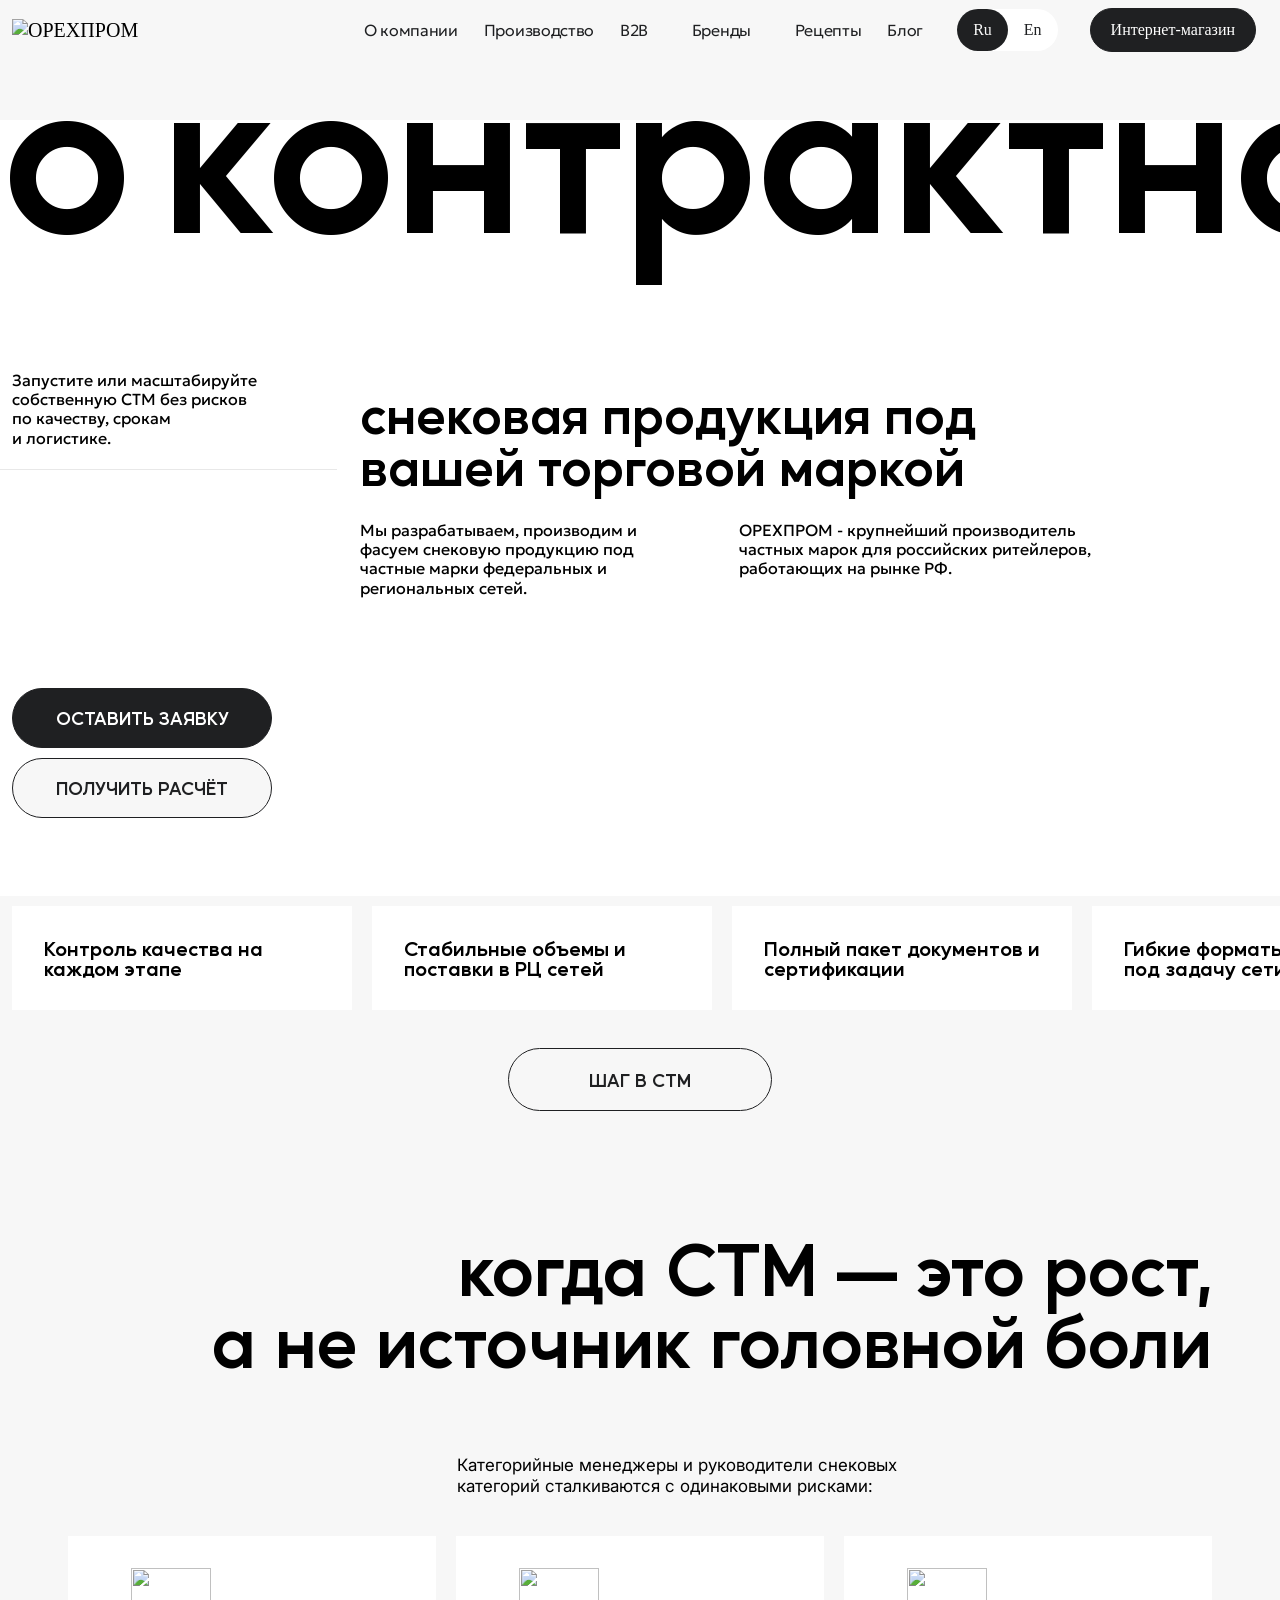
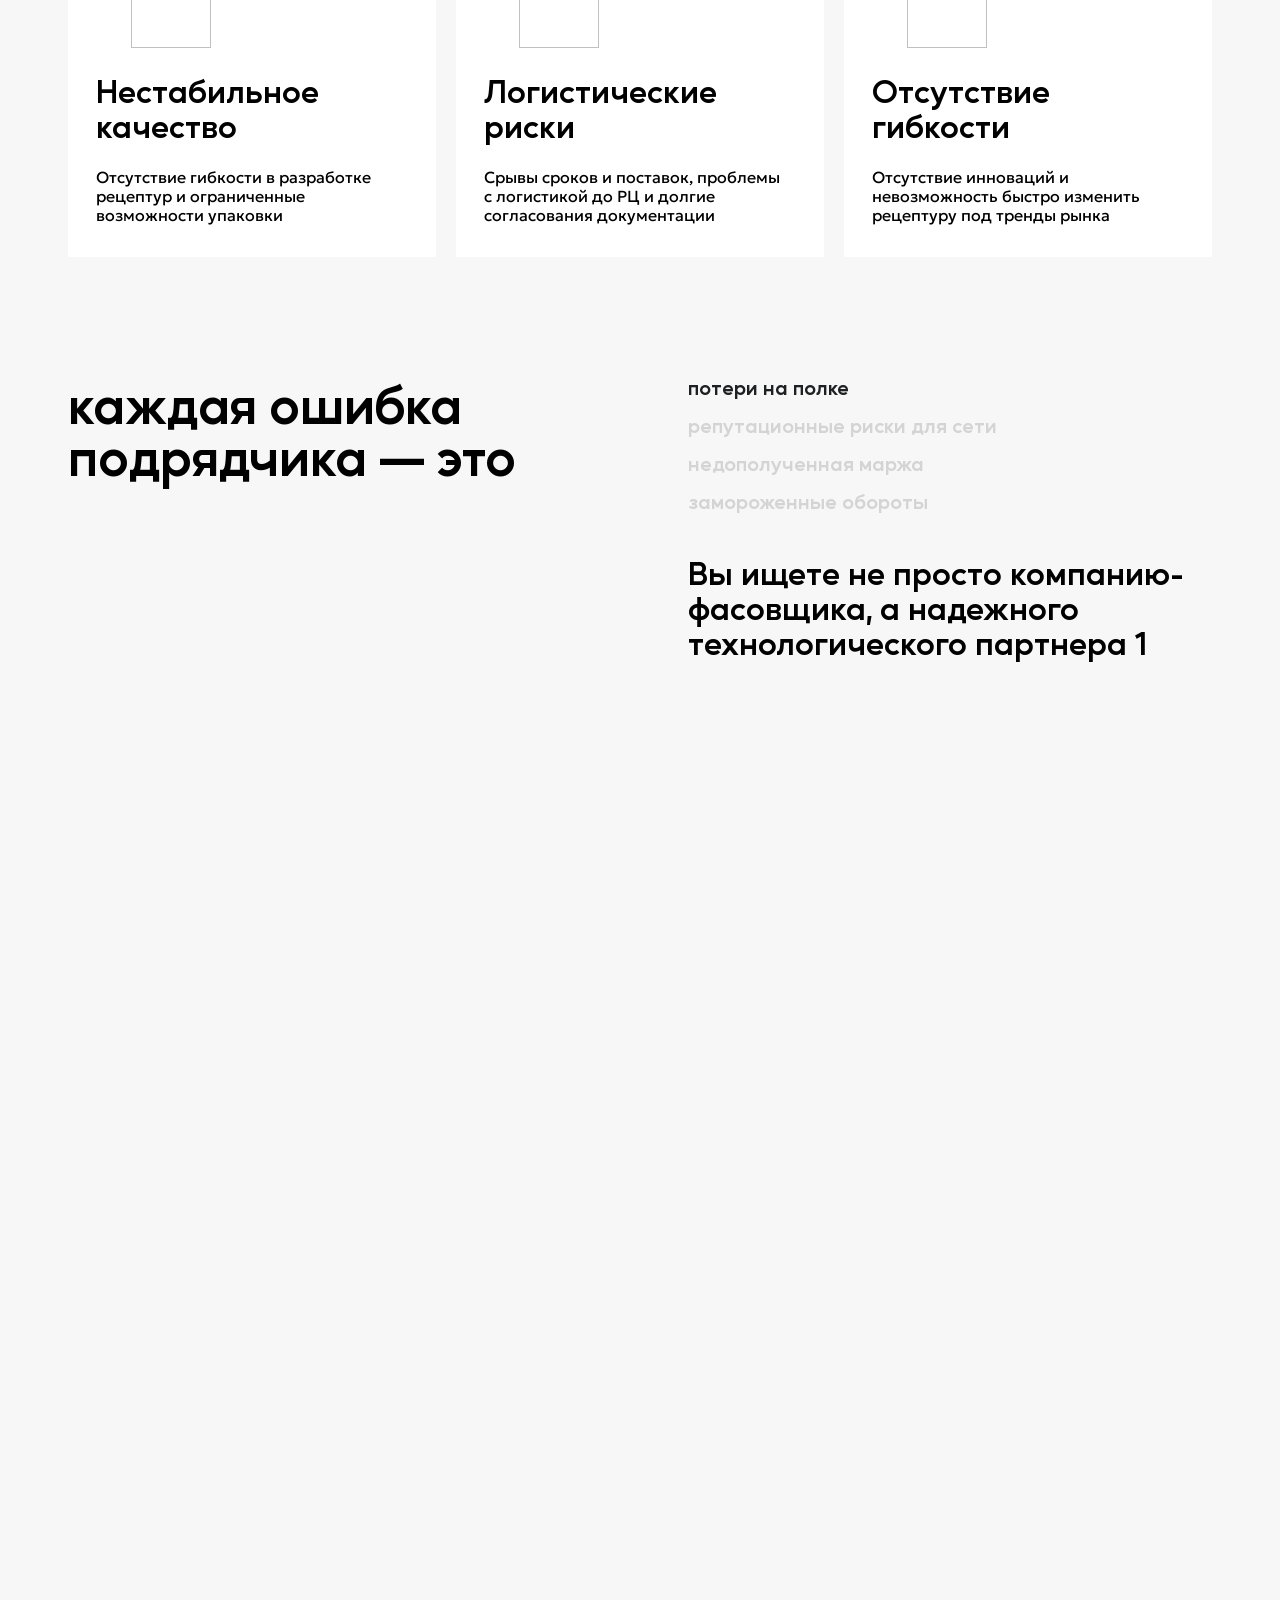
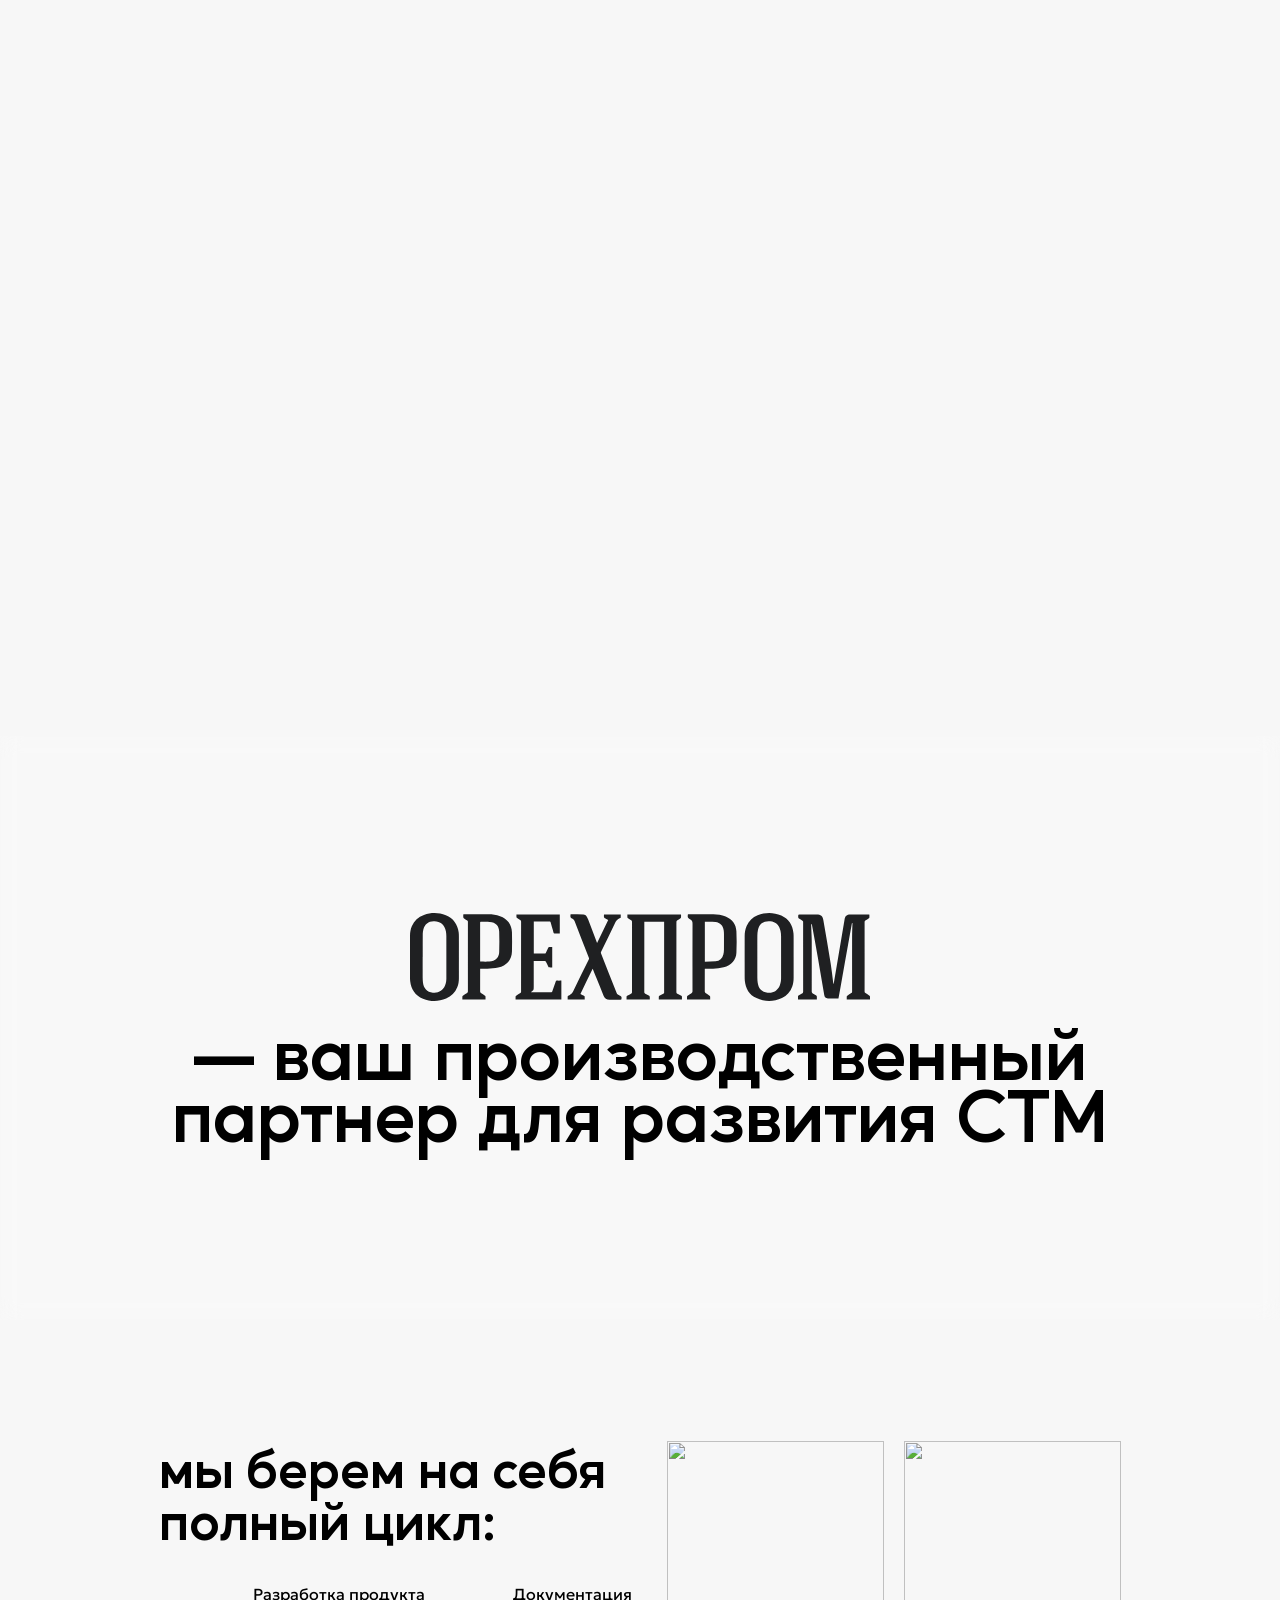
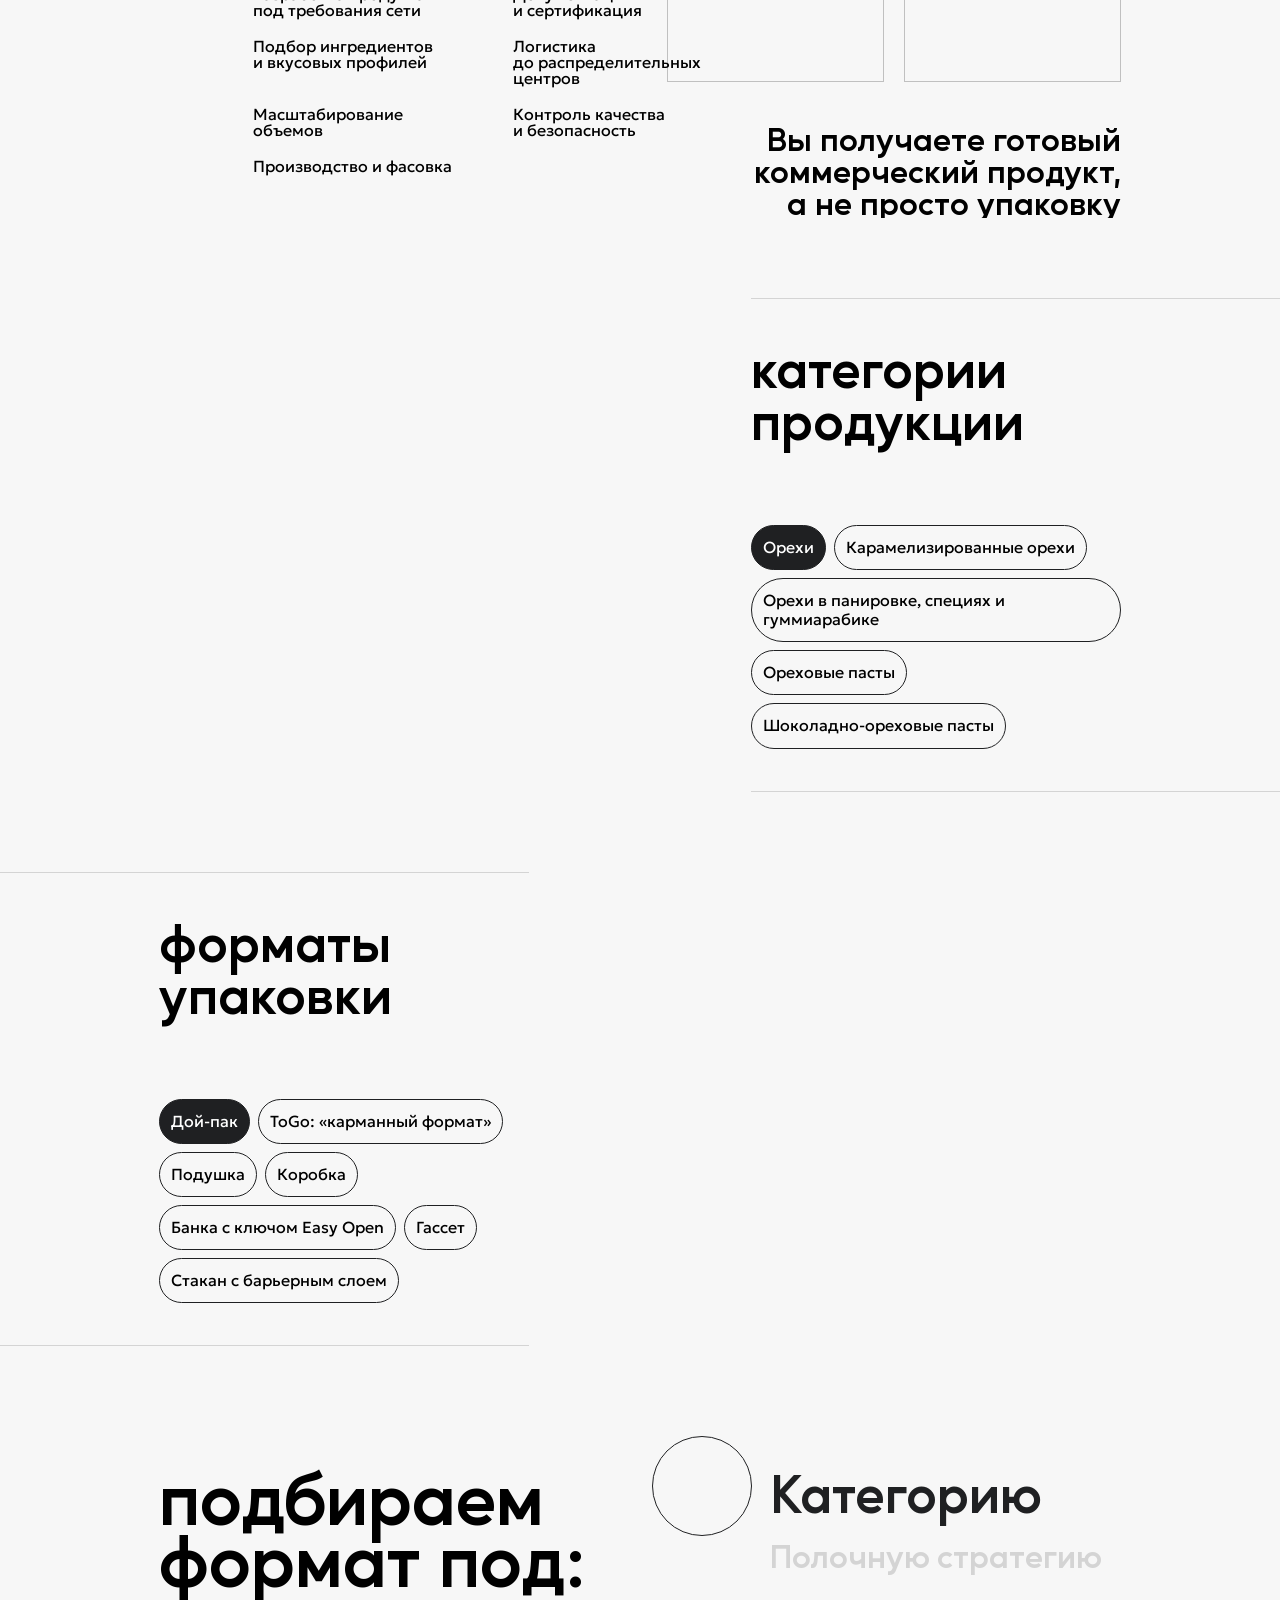
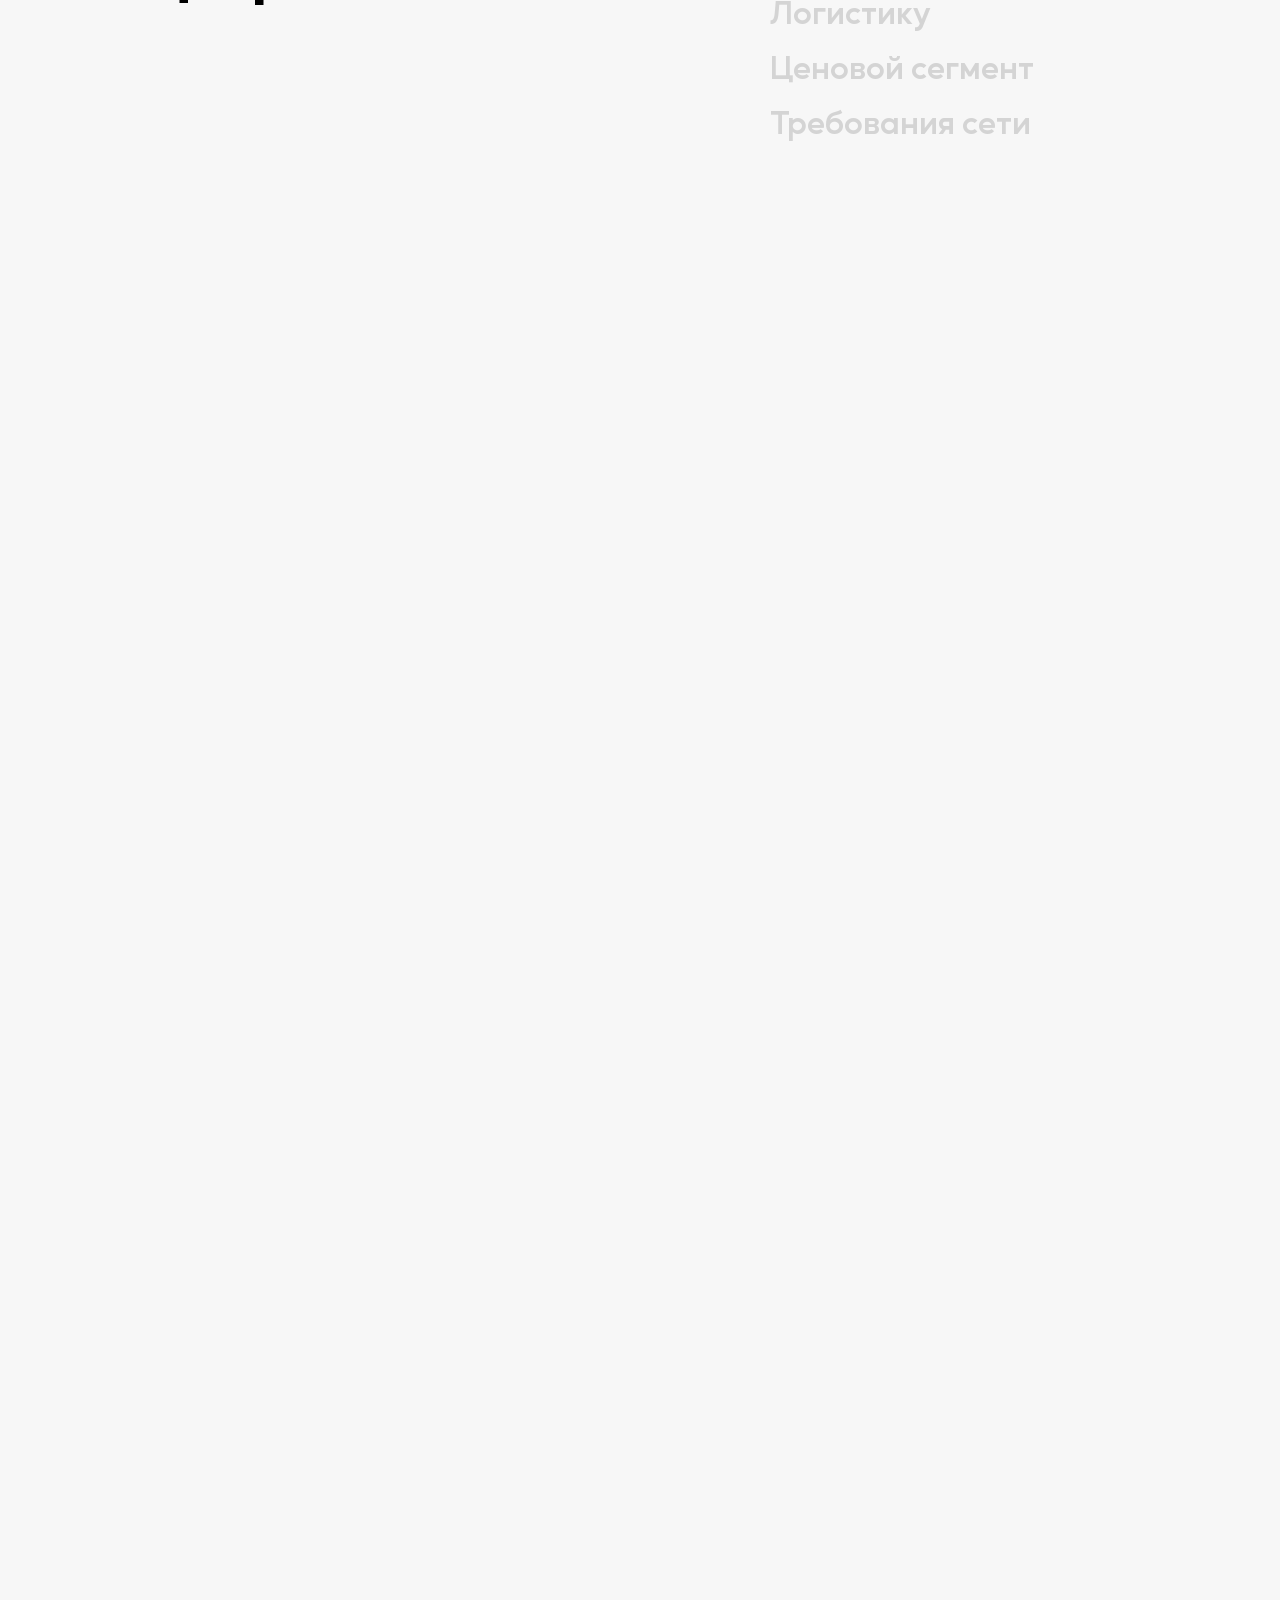
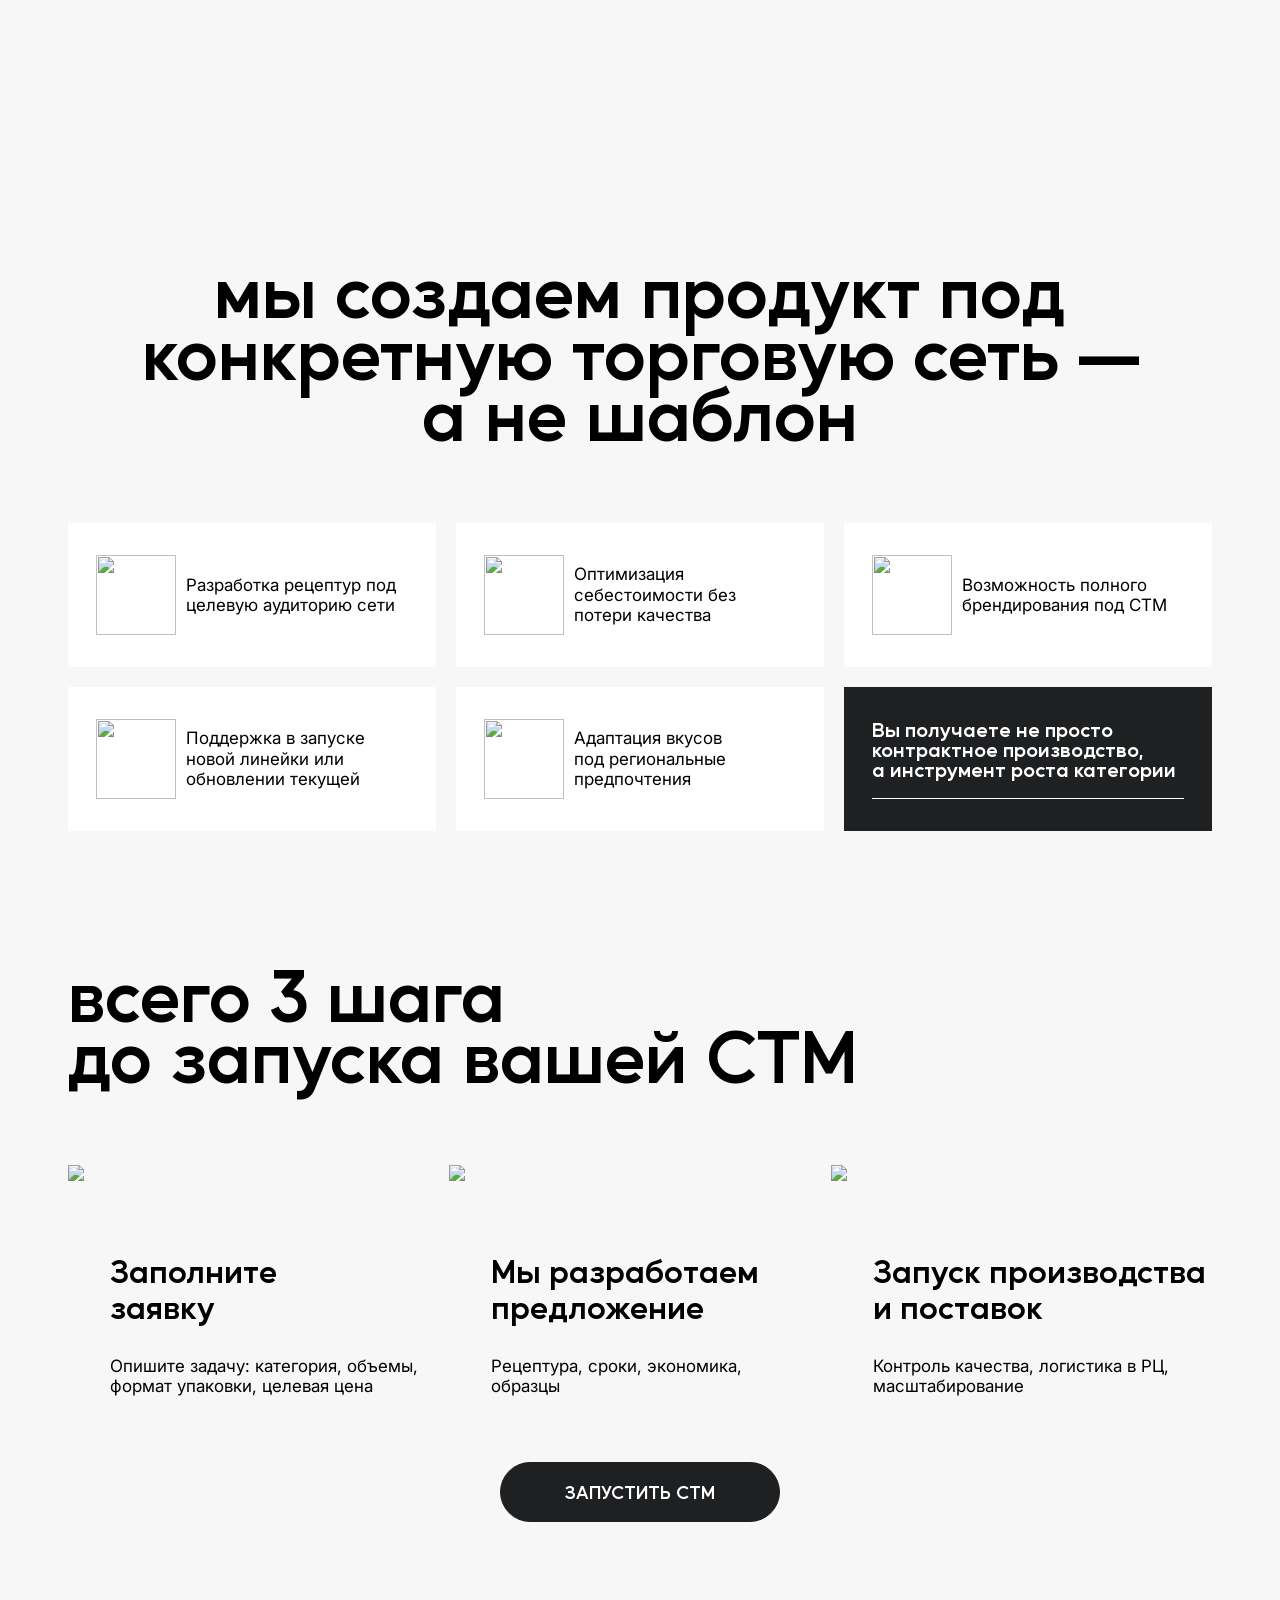
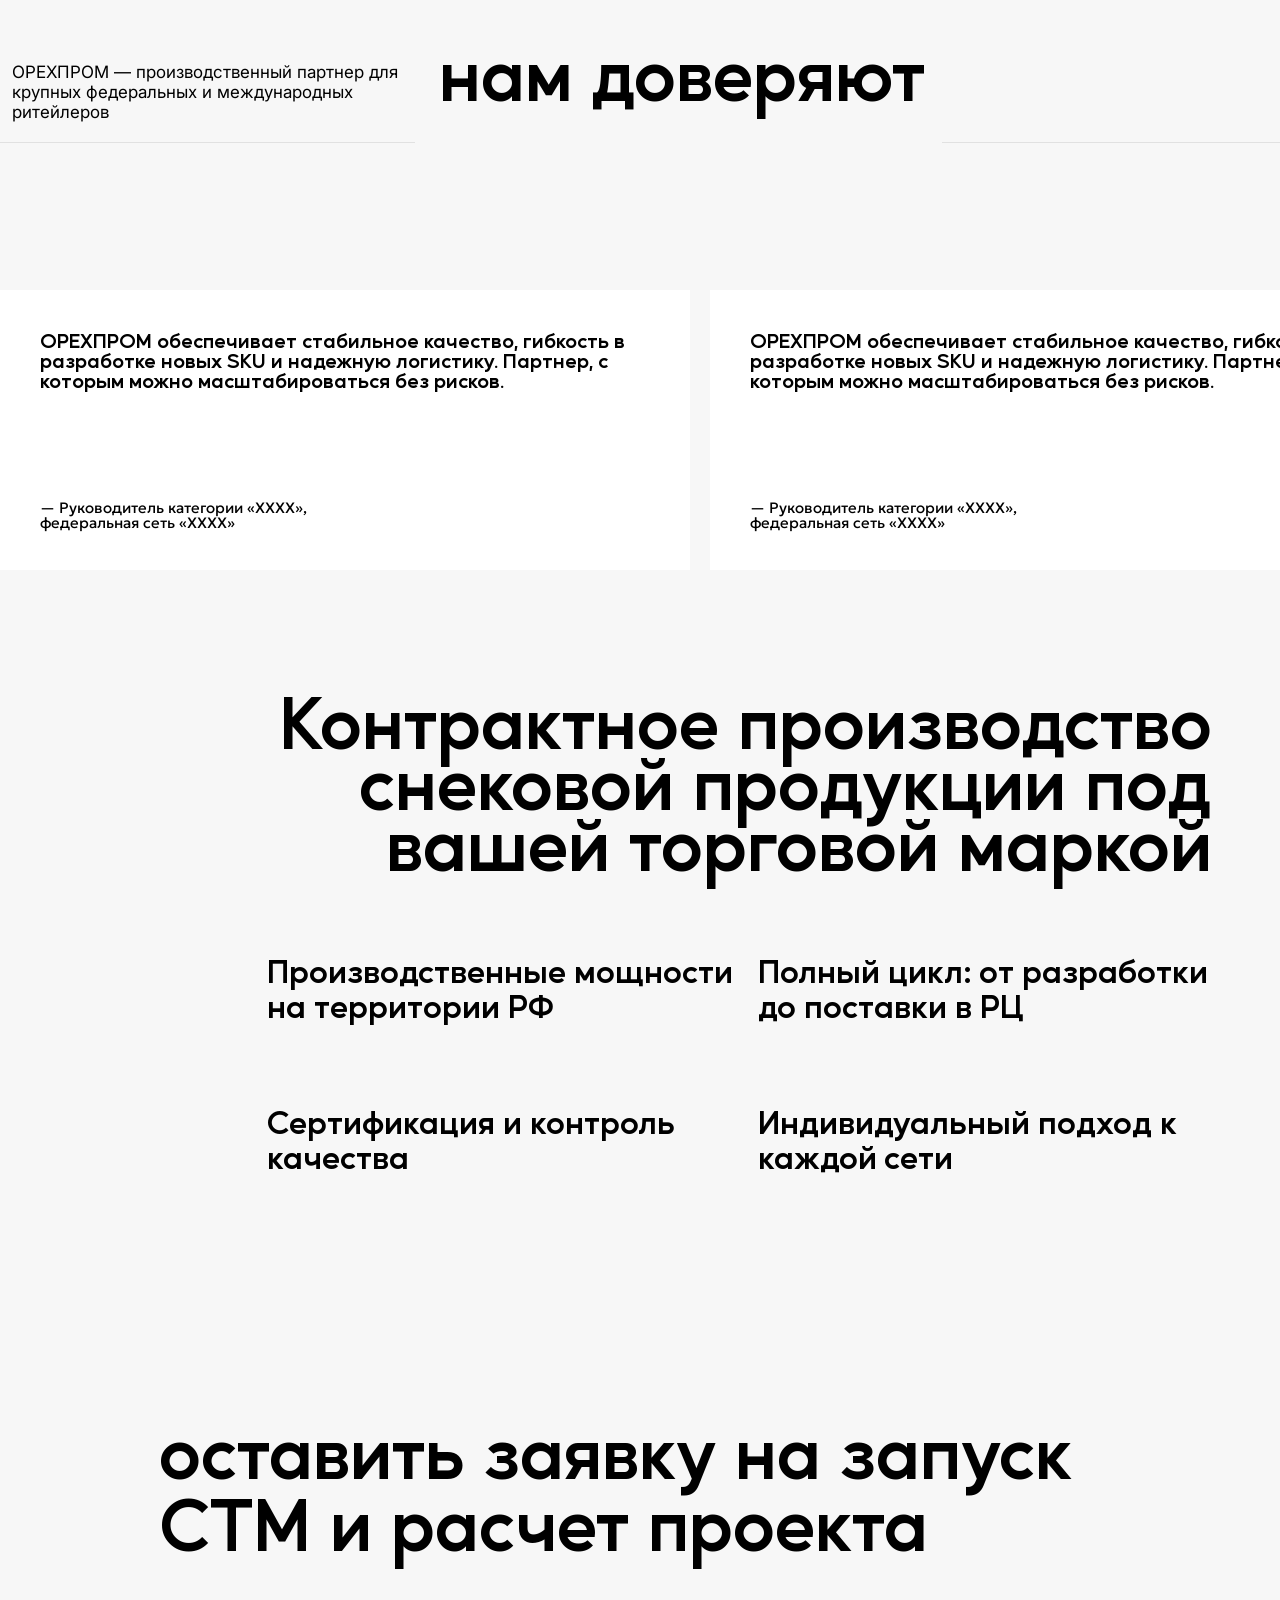
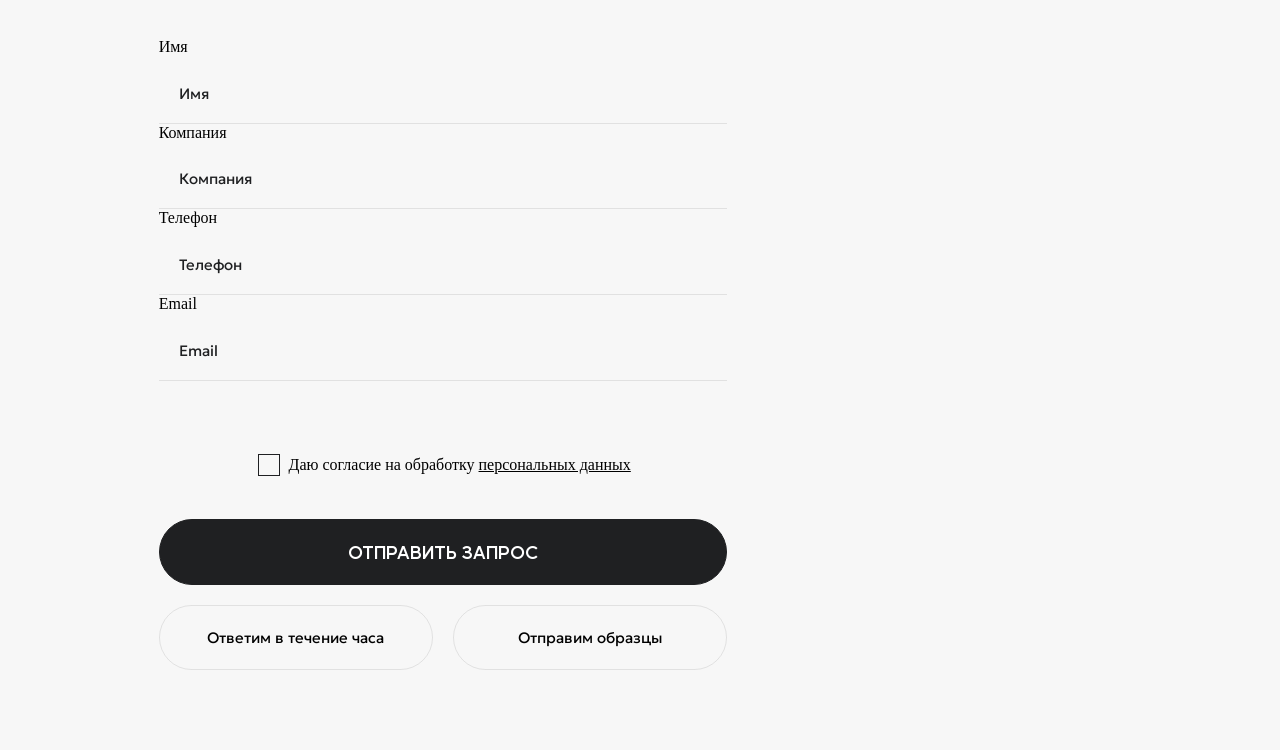
==== commit f9b5fc32: "fix" ====
--- a/ctm.html
+++ b/ctm.html
@@ -4,8 +4,8 @@
 <head>
     <meta charset="UTF-8">
     <meta name="viewport" content="width=device-width, initial-scale=1.0">
-    <link rel="stylesheet" href="css/bootstrap.min.css">
     <link rel="stylesheet" href="css/swiper.bundle.min.css">
+    <link rel="stylesheet" href="css/common.css">
     <link rel="stylesheet" href="css/ctm.css">
     <title>СТМ</title>
 </head>
--- a/css/common.css
+++ b/css/common.css
@@ -0,0 +1,9467 @@
+@charset "UTF-8";
+.align-baseline {
+  vertical-align: baseline !important;
+}
+
+.align-top {
+  vertical-align: top !important;
+}
+
+.align-middle {
+  vertical-align: middle !important;
+}
+
+.align-bottom {
+  vertical-align: bottom !important;
+}
+
+.align-text-bottom {
+  vertical-align: text-bottom !important;
+}
+
+.align-text-top {
+  vertical-align: text-top !important;
+}
+
+.float-start {
+  float: left !important;
+}
+
+.float-end {
+  float: right !important;
+}
+
+.float-none {
+  float: none !important;
+}
+
+.object-fit-contain {
+  object-fit: contain !important;
+}
+
+.object-fit-cover {
+  object-fit: cover !important;
+}
+
+.object-fit-fill {
+  object-fit: fill !important;
+}
+
+.object-fit-scale {
+  object-fit: scale-down !important;
+}
+
+.object-fit-none {
+  object-fit: none !important;
+}
+
+.opacity-0 {
+  opacity: 0 !important;
+}
+
+.opacity-25 {
+  opacity: 0.25 !important;
+}
+
+.opacity-50 {
+  opacity: 0.5 !important;
+}
+
+.opacity-75 {
+  opacity: 0.75 !important;
+}
+
+.opacity-100 {
+  opacity: 1 !important;
+}
+
+.overflow-auto {
+  overflow: auto !important;
+}
+
+.overflow-hidden {
+  overflow: hidden !important;
+}
+
+.overflow-visible {
+  overflow: visible !important;
+}
+
+.overflow-scroll {
+  overflow: scroll !important;
+}
+
+.overflow-x-auto {
+  overflow-x: auto !important;
+}
+
+.overflow-x-hidden {
+  overflow-x: hidden !important;
+}
+
+.overflow-x-visible {
+  overflow-x: visible !important;
+}
+
+.overflow-x-scroll {
+  overflow-x: scroll !important;
+}
+
+.overflow-y-auto {
+  overflow-y: auto !important;
+}
+
+.overflow-y-hidden {
+  overflow-y: hidden !important;
+}
+
+.overflow-y-visible {
+  overflow-y: visible !important;
+}
+
+.overflow-y-scroll {
+  overflow-y: scroll !important;
+}
+
+.d-inline {
+  display: inline !important;
+}
+
+.d-inline-block {
+  display: inline-block !important;
+}
+
+.d-block {
+  display: block !important;
+}
+
+.d-grid {
+  display: grid !important;
+}
+
+.d-inline-grid {
+  display: inline-grid !important;
+}
+
+.d-table {
+  display: table !important;
+}
+
+.d-table-row {
+  display: table-row !important;
+}
+
+.d-table-cell {
+  display: table-cell !important;
+}
+
+.d-flex {
+  display: flex !important;
+}
+
+.d-inline-flex {
+  display: inline-flex !important;
+}
+
+.d-none {
+  display: none !important;
+}
+
+.shadow {
+  box-shadow: var(--bs-box-shadow) !important;
+}
+
+.shadow-sm {
+  box-shadow: var(--bs-box-shadow-sm) !important;
+}
+
+.shadow-lg {
+  box-shadow: var(--bs-box-shadow-lg) !important;
+}
+
+.shadow-none {
+  box-shadow: none !important;
+}
+
+.focus-ring-primary {
+  --bs-focus-ring-color: rgba(var(--bs-primary-rgb), var(--bs-focus-ring-opacity));
+}
+
+.focus-ring-secondary {
+  --bs-focus-ring-color: rgba(var(--bs-secondary-rgb), var(--bs-focus-ring-opacity));
+}
+
+.focus-ring-success {
+  --bs-focus-ring-color: rgba(var(--bs-success-rgb), var(--bs-focus-ring-opacity));
+}
+
+.focus-ring-info {
+  --bs-focus-ring-color: rgba(var(--bs-info-rgb), var(--bs-focus-ring-opacity));
+}
+
+.focus-ring-warning {
+  --bs-focus-ring-color: rgba(var(--bs-warning-rgb), var(--bs-focus-ring-opacity));
+}
+
+.focus-ring-danger {
+  --bs-focus-ring-color: rgba(var(--bs-danger-rgb), var(--bs-focus-ring-opacity));
+}
+
+.focus-ring-light {
+  --bs-focus-ring-color: rgba(var(--bs-light-rgb), var(--bs-focus-ring-opacity));
+}
+
+.focus-ring-dark {
+  --bs-focus-ring-color: rgba(var(--bs-dark-rgb), var(--bs-focus-ring-opacity));
+}
+
+.position-static {
+  position: static !important;
+}
+
+.position-relative {
+  position: relative !important;
+}
+
+.position-absolute {
+  position: absolute !important;
+}
+
+.position-fixed {
+  position: fixed !important;
+}
+
+.position-sticky {
+  position: sticky !important;
+}
+
+.top-0 {
+  top: 0 !important;
+}
+
+.top-50 {
+  top: 50% !important;
+}
+
+.top-100 {
+  top: 100% !important;
+}
+
+.bottom-0 {
+  bottom: 0 !important;
+}
+
+.bottom-50 {
+  bottom: 50% !important;
+}
+
+.bottom-100 {
+  bottom: 100% !important;
+}
+
+.start-0 {
+  left: 0 !important;
+}
+
+.start-50 {
+  left: 50% !important;
+}
+
+.start-100 {
+  left: 100% !important;
+}
+
+.end-0 {
+  right: 0 !important;
+}
+
+.end-50 {
+  right: 50% !important;
+}
+
+.end-100 {
+  right: 100% !important;
+}
+
+.translate-middle {
+  transform: translate(-50%, -50%) !important;
+}
+
+.translate-middle-x {
+  transform: translateX(-50%) !important;
+}
+
+.translate-middle-y {
+  transform: translateY(-50%) !important;
+}
+
+.border {
+  border: var(--bs-border-width) var(--bs-border-style) var(--bs-border-color) !important;
+}
+
+.border-0 {
+  border: 0 !important;
+}
+
+.border-top {
+  border-top: var(--bs-border-width) var(--bs-border-style) var(--bs-border-color) !important;
+}
+
+.border-top-0 {
+  border-top: 0 !important;
+}
+
+.border-end {
+  border-right: var(--bs-border-width) var(--bs-border-style) var(--bs-border-color) !important;
+}
+
+.border-end-0 {
+  border-right: 0 !important;
+}
+
+.border-bottom {
+  border-bottom: var(--bs-border-width) var(--bs-border-style) var(--bs-border-color) !important;
+}
+
+.border-bottom-0 {
+  border-bottom: 0 !important;
+}
+
+.border-start {
+  border-left: var(--bs-border-width) var(--bs-border-style) var(--bs-border-color) !important;
+}
+
+.border-start-0 {
+  border-left: 0 !important;
+}
+
+.border-primary {
+  --bs-border-opacity: 1;
+  border-color: rgba(var(--bs-primary-rgb), var(--bs-border-opacity)) !important;
+}
+
+.border-secondary {
+  --bs-border-opacity: 1;
+  border-color: rgba(var(--bs-secondary-rgb), var(--bs-border-opacity)) !important;
+}
+
+.border-success {
+  --bs-border-opacity: 1;
+  border-color: rgba(var(--bs-success-rgb), var(--bs-border-opacity)) !important;
+}
+
+.border-info {
+  --bs-border-opacity: 1;
+  border-color: rgba(var(--bs-info-rgb), var(--bs-border-opacity)) !important;
+}
+
+.border-warning {
+  --bs-border-opacity: 1;
+  border-color: rgba(var(--bs-warning-rgb), var(--bs-border-opacity)) !important;
+}
+
+.border-danger {
+  --bs-border-opacity: 1;
+  border-color: rgba(var(--bs-danger-rgb), var(--bs-border-opacity)) !important;
+}
+
+.border-light {
+  --bs-border-opacity: 1;
+  border-color: rgba(var(--bs-light-rgb), var(--bs-border-opacity)) !important;
+}
+
+.border-dark {
+  --bs-border-opacity: 1;
+  border-color: rgba(var(--bs-dark-rgb), var(--bs-border-opacity)) !important;
+}
+
+.border-black {
+  --bs-border-opacity: 1;
+  border-color: rgba(var(--bs-black-rgb), var(--bs-border-opacity)) !important;
+}
+
+.border-white {
+  --bs-border-opacity: 1;
+  border-color: rgba(var(--bs-white-rgb), var(--bs-border-opacity)) !important;
+}
+
+.border-primary-subtle {
+  border-color: var(--bs-primary-border-subtle) !important;
+}
+
+.border-secondary-subtle {
+  border-color: var(--bs-secondary-border-subtle) !important;
+}
+
+.border-success-subtle {
+  border-color: var(--bs-success-border-subtle) !important;
+}
+
+.border-info-subtle {
+  border-color: var(--bs-info-border-subtle) !important;
+}
+
+.border-warning-subtle {
+  border-color: var(--bs-warning-border-subtle) !important;
+}
+
+.border-danger-subtle {
+  border-color: var(--bs-danger-border-subtle) !important;
+}
+
+.border-light-subtle {
+  border-color: var(--bs-light-border-subtle) !important;
+}
+
+.border-dark-subtle {
+  border-color: var(--bs-dark-border-subtle) !important;
+}
+
+.border-1 {
+  border-width: 1px !important;
+}
+
+.border-2 {
+  border-width: 2px !important;
+}
+
+.border-3 {
+  border-width: 3px !important;
+}
+
+.border-4 {
+  border-width: 4px !important;
+}
+
+.border-5 {
+  border-width: 5px !important;
+}
+
+.border-opacity-10 {
+  --bs-border-opacity: 0.1;
+}
+
+.border-opacity-25 {
+  --bs-border-opacity: 0.25;
+}
+
+.border-opacity-50 {
+  --bs-border-opacity: 0.5;
+}
+
+.border-opacity-75 {
+  --bs-border-opacity: 0.75;
+}
+
+.border-opacity-100 {
+  --bs-border-opacity: 1;
+}
+
+.w-25 {
+  width: 25% !important;
+}
+
+.w-50 {
+  width: 50% !important;
+}
+
+.w-75 {
+  width: 75% !important;
+}
+
+.w-100 {
+  width: 100% !important;
+}
+
+.w-auto {
+  width: auto !important;
+}
+
+.mw-100 {
+  max-width: 100% !important;
+}
+
+.vw-100 {
+  width: 100vw !important;
+}
+
+.min-vw-100 {
+  min-width: 100vw !important;
+}
+
+.h-25 {
+  height: 25% !important;
+}
+
+.h-50 {
+  height: 50% !important;
+}
+
+.h-75 {
+  height: 75% !important;
+}
+
+.h-100 {
+  height: 100% !important;
+}
+
+.h-auto {
+  height: auto !important;
+}
+
+.mh-100 {
+  max-height: 100% !important;
+}
+
+.vh-100 {
+  height: 100vh !important;
+}
+
+.min-vh-100 {
+  min-height: 100vh !important;
+}
+
+.flex-fill {
+  flex: 1 1 auto !important;
+}
+
+.flex-row {
+  flex-direction: row !important;
+}
+
+.flex-column {
+  flex-direction: column !important;
+}
+
+.flex-row-reverse {
+  flex-direction: row-reverse !important;
+}
+
+.flex-column-reverse {
+  flex-direction: column-reverse !important;
+}
+
+.flex-grow-0 {
+  flex-grow: 0 !important;
+}
+
+.flex-grow-1 {
+  flex-grow: 1 !important;
+}
+
+.flex-shrink-0 {
+  flex-shrink: 0 !important;
+}
+
+.flex-shrink-1 {
+  flex-shrink: 1 !important;
+}
+
+.flex-wrap {
+  flex-wrap: wrap !important;
+}
+
+.flex-nowrap {
+  flex-wrap: nowrap !important;
+}
+
+.flex-wrap-reverse {
+  flex-wrap: wrap-reverse !important;
+}
+
+.justify-content-start {
+  justify-content: flex-start !important;
+}
+
+.justify-content-end {
+  justify-content: flex-end !important;
+}
+
+.justify-content-center {
+  justify-content: center !important;
+}
+
+.justify-content-between {
+  justify-content: space-between !important;
+}
+
+.justify-content-around {
+  justify-content: space-around !important;
+}
+
+.justify-content-evenly {
+  justify-content: space-evenly !important;
+}
+
+.align-items-start {
+  align-items: flex-start !important;
+}
+
+.align-items-end {
+  align-items: flex-end !important;
+}
+
+.align-items-center {
+  align-items: center !important;
+}
+
+.align-items-baseline {
+  align-items: baseline !important;
+}
+
+.align-items-stretch {
+  align-items: stretch !important;
+}
+
+.align-content-start {
+  align-content: flex-start !important;
+}
+
+.align-content-end {
+  align-content: flex-end !important;
+}
+
+.align-content-center {
+  align-content: center !important;
+}
+
+.align-content-between {
+  align-content: space-between !important;
+}
+
+.align-content-around {
+  align-content: space-around !important;
+}
+
+.align-content-stretch {
+  align-content: stretch !important;
+}
+
+.align-self-auto {
+  align-self: auto !important;
+}
+
+.align-self-start {
+  align-self: flex-start !important;
+}
+
+.align-self-end {
+  align-self: flex-end !important;
+}
+
+.align-self-center {
+  align-self: center !important;
+}
+
+.align-self-baseline {
+  align-self: baseline !important;
+}
+
+.align-self-stretch {
+  align-self: stretch !important;
+}
+
+.order-first {
+  order: -1 !important;
+}
+
+.order-0 {
+  order: 0 !important;
+}
+
+.order-1 {
+  order: 1 !important;
+}
+
+.order-2 {
+  order: 2 !important;
+}
+
+.order-3 {
+  order: 3 !important;
+}
+
+.order-4 {
+  order: 4 !important;
+}
+
+.order-5 {
+  order: 5 !important;
+}
+
+.order-last {
+  order: 6 !important;
+}
+
+.m-0 {
+  margin: 0 !important;
+}
+
+.m-1 {
+  margin: 0.25rem !important;
+}
+
+.m-2 {
+  margin: 0.5rem !important;
+}
+
+.m-3 {
+  margin: 1rem !important;
+}
+
+.m-4 {
+  margin: 1.5rem !important;
+}
+
+.m-5 {
+  margin: 3rem !important;
+}
+
+.m-auto {
+  margin: auto !important;
+}
+
+.mx-0 {
+  margin-right: 0 !important;
+  margin-left: 0 !important;
+}
+
+.mx-1 {
+  margin-right: 0.25rem !important;
+  margin-left: 0.25rem !important;
+}
+
+.mx-2 {
+  margin-right: 0.5rem !important;
+  margin-left: 0.5rem !important;
+}
+
+.mx-3 {
+  margin-right: 1rem !important;
+  margin-left: 1rem !important;
+}
+
+.mx-4 {
+  margin-right: 1.5rem !important;
+  margin-left: 1.5rem !important;
+}
+
+.mx-5 {
+  margin-right: 3rem !important;
+  margin-left: 3rem !important;
+}
+
+.mx-auto {
+  margin-right: auto !important;
+  margin-left: auto !important;
+}
+
+.my-0 {
+  margin-top: 0 !important;
+  margin-bottom: 0 !important;
+}
+
+.my-1 {
+  margin-top: 0.25rem !important;
+  margin-bottom: 0.25rem !important;
+}
+
+.my-2 {
+  margin-top: 0.5rem !important;
+  margin-bottom: 0.5rem !important;
+}
+
+.my-3 {
+  margin-top: 1rem !important;
+  margin-bottom: 1rem !important;
+}
+
+.my-4 {
+  margin-top: 1.5rem !important;
+  margin-bottom: 1.5rem !important;
+}
+
+.my-5 {
+  margin-top: 3rem !important;
+  margin-bottom: 3rem !important;
+}
+
+.my-auto {
+  margin-top: auto !important;
+  margin-bottom: auto !important;
+}
+
+.mt-0 {
+  margin-top: 0 !important;
+}
+
+.mt-1 {
+  margin-top: 0.25rem !important;
+}
+
+.mt-2 {
+  margin-top: 0.5rem !important;
+}
+
+.mt-3 {
+  margin-top: 1rem !important;
+}
+
+.mt-4 {
+  margin-top: 1.5rem !important;
+}
+
+.mt-5 {
+  margin-top: 3rem !important;
+}
+
+.mt-auto {
+  margin-top: auto !important;
+}
+
+.me-0 {
+  margin-right: 0 !important;
+}
+
+.me-1 {
+  margin-right: 0.25rem !important;
+}
+
+.me-2 {
+  margin-right: 0.5rem !important;
+}
+
+.me-3 {
+  margin-right: 1rem !important;
+}
+
+.me-4 {
+  margin-right: 1.5rem !important;
+}
+
+.me-5 {
+  margin-right: 3rem !important;
+}
+
+.me-auto {
+  margin-right: auto !important;
+}
+
+.mb-0 {
+  margin-bottom: 0 !important;
+}
+
+.mb-1 {
+  margin-bottom: 0.25rem !important;
+}
+
+.mb-2 {
+  margin-bottom: 0.5rem !important;
+}
+
+.mb-3 {
+  margin-bottom: 1rem !important;
+}
+
+.mb-4 {
+  margin-bottom: 1.5rem !important;
+}
+
+.mb-5 {
+  margin-bottom: 3rem !important;
+}
+
+.mb-auto {
+  margin-bottom: auto !important;
+}
+
+.ms-0 {
+  margin-left: 0 !important;
+}
+
+.ms-1 {
+  margin-left: 0.25rem !important;
+}
+
+.ms-2 {
+  margin-left: 0.5rem !important;
+}
+
+.ms-3 {
+  margin-left: 1rem !important;
+}
+
+.ms-4 {
+  margin-left: 1.5rem !important;
+}
+
+.ms-5 {
+  margin-left: 3rem !important;
+}
+
+.ms-auto {
+  margin-left: auto !important;
+}
+
+.p-0 {
+  padding: 0 !important;
+}
+
+.p-1 {
+  padding: 0.25rem !important;
+}
+
+.p-2 {
+  padding: 0.5rem !important;
+}
+
+.p-3 {
+  padding: 1rem !important;
+}
+
+.p-4 {
+  padding: 1.5rem !important;
+}
+
+.p-5 {
+  padding: 3rem !important;
+}
+
+.px-0 {
+  padding-right: 0 !important;
+  padding-left: 0 !important;
+}
+
+.px-1 {
+  padding-right: 0.25rem !important;
+  padding-left: 0.25rem !important;
+}
+
+.px-2 {
+  padding-right: 0.5rem !important;
+  padding-left: 0.5rem !important;
+}
+
+.px-3 {
+  padding-right: 1rem !important;
+  padding-left: 1rem !important;
+}
+
+.px-4 {
+  padding-right: 1.5rem !important;
+  padding-left: 1.5rem !important;
+}
+
+.px-5 {
+  padding-right: 3rem !important;
+  padding-left: 3rem !important;
+}
+
+.py-0 {
+  padding-top: 0 !important;
+  padding-bottom: 0 !important;
+}
+
+.py-1 {
+  padding-top: 0.25rem !important;
+  padding-bottom: 0.25rem !important;
+}
+
+.py-2 {
+  padding-top: 0.5rem !important;
+  padding-bottom: 0.5rem !important;
+}
+
+.py-3 {
+  padding-top: 1rem !important;
+  padding-bottom: 1rem !important;
+}
+
+.py-4 {
+  padding-top: 1.5rem !important;
+  padding-bottom: 1.5rem !important;
+}
+
+.py-5 {
+  padding-top: 3rem !important;
+  padding-bottom: 3rem !important;
+}
+
+.pt-0 {
+  padding-top: 0 !important;
+}
+
+.pt-1 {
+  padding-top: 0.25rem !important;
+}
+
+.pt-2 {
+  padding-top: 0.5rem !important;
+}
+
+.pt-3 {
+  padding-top: 1rem !important;
+}
+
+.pt-4 {
+  padding-top: 1.5rem !important;
+}
+
+.pt-5 {
+  padding-top: 3rem !important;
+}
+
+.pe-0 {
+  padding-right: 0 !important;
+}
+
+.pe-1 {
+  padding-right: 0.25rem !important;
+}
+
+.pe-2 {
+  padding-right: 0.5rem !important;
+}
+
+.pe-3 {
+  padding-right: 1rem !important;
+}
+
+.pe-4 {
+  padding-right: 1.5rem !important;
+}
+
+.pe-5 {
+  padding-right: 3rem !important;
+}
+
+.pb-0 {
+  padding-bottom: 0 !important;
+}
+
+.pb-1 {
+  padding-bottom: 0.25rem !important;
+}
+
+.pb-2 {
+  padding-bottom: 0.5rem !important;
+}
+
+.pb-3 {
+  padding-bottom: 1rem !important;
+}
+
+.pb-4 {
+  padding-bottom: 1.5rem !important;
+}
+
+.pb-5 {
+  padding-bottom: 3rem !important;
+}
+
+.ps-0 {
+  padding-left: 0 !important;
+}
+
+.ps-1 {
+  padding-left: 0.25rem !important;
+}
+
+.ps-2 {
+  padding-left: 0.5rem !important;
+}
+
+.ps-3 {
+  padding-left: 1rem !important;
+}
+
+.ps-4 {
+  padding-left: 1.5rem !important;
+}
+
+.ps-5 {
+  padding-left: 3rem !important;
+}
+
+.gap-0 {
+  gap: 0 !important;
+}
+
+.gap-1 {
+  gap: 0.25rem !important;
+}
+
+.gap-2 {
+  gap: 0.5rem !important;
+}
+
+.gap-3 {
+  gap: 1rem !important;
+}
+
+.gap-4 {
+  gap: 1.5rem !important;
+}
+
+.gap-5 {
+  gap: 3rem !important;
+}
+
+.row-gap-0 {
+  row-gap: 0 !important;
+}
+
+.row-gap-1 {
+  row-gap: 0.25rem !important;
+}
+
+.row-gap-2 {
+  row-gap: 0.5rem !important;
+}
+
+.row-gap-3 {
+  row-gap: 1rem !important;
+}
+
+.row-gap-4 {
+  row-gap: 1.5rem !important;
+}
+
+.row-gap-5 {
+  row-gap: 3rem !important;
+}
+
+.column-gap-0 {
+  column-gap: 0 !important;
+}
+
+.column-gap-1 {
+  column-gap: 0.25rem !important;
+}
+
+.column-gap-2 {
+  column-gap: 0.5rem !important;
+}
+
+.column-gap-3 {
+  column-gap: 1rem !important;
+}
+
+.column-gap-4 {
+  column-gap: 1.5rem !important;
+}
+
+.column-gap-5 {
+  column-gap: 3rem !important;
+}
+
+.font-monospace {
+  font-family: var(--bs-font-monospace) !important;
+}
+
+.fs-1 {
+  font-size: calc(1.375rem + 1.5vw) !important;
+}
+
+.fs-2 {
+  font-size: calc(1.325rem + 0.9vw) !important;
+}
+
+.fs-3 {
+  font-size: calc(1.3rem + 0.6vw) !important;
+}
+
+.fs-4 {
+  font-size: calc(1.275rem + 0.3vw) !important;
+}
+
+.fs-5 {
+  font-size: 1.25rem !important;
+}
+
+.fs-6 {
+  font-size: 1rem !important;
+}
+
+.fst-italic {
+  font-style: italic !important;
+}
+
+.fst-normal {
+  font-style: normal !important;
+}
+
+.fw-lighter {
+  font-weight: lighter !important;
+}
+
+.fw-light {
+  font-weight: 300 !important;
+}
+
+.fw-normal {
+  font-weight: 400 !important;
+}
+
+.fw-medium {
+  font-weight: 500 !important;
+}
+
+.fw-semibold {
+  font-weight: 600 !important;
+}
+
+.fw-bold {
+  font-weight: 700 !important;
+}
+
+.fw-bolder {
+  font-weight: bolder !important;
+}
+
+.lh-1 {
+  line-height: 1 !important;
+}
+
+.lh-sm {
+  line-height: 1.25 !important;
+}
+
+.lh-base {
+  line-height: 1.5 !important;
+}
+
+.lh-lg {
+  line-height: 2 !important;
+}
+
+.text-start {
+  text-align: left !important;
+}
+
+.text-end {
+  text-align: right !important;
+}
+
+.text-center {
+  text-align: center !important;
+}
+
+.text-decoration-none {
+  text-decoration: none !important;
+}
+
+.text-decoration-underline {
+  text-decoration: underline !important;
+}
+
+.text-decoration-line-through {
+  text-decoration: line-through !important;
+}
+
+.text-lowercase {
+  text-transform: lowercase !important;
+}
+
+.text-uppercase {
+  text-transform: uppercase !important;
+}
+
+.text-capitalize {
+  text-transform: capitalize !important;
+}
+
+.text-wrap {
+  white-space: normal !important;
+}
+
+.text-nowrap {
+  white-space: nowrap !important;
+}
+
+/* rtl:begin:remove */
+.text-break {
+  word-wrap: break-word !important;
+  word-break: break-word !important;
+}
+
+/* rtl:end:remove */
+.text-primary {
+  --bs-text-opacity: 1;
+  color: rgba(var(--bs-primary-rgb), var(--bs-text-opacity)) !important;
+}
+
+.text-secondary {
+  --bs-text-opacity: 1;
+  color: rgba(var(--bs-secondary-rgb), var(--bs-text-opacity)) !important;
+}
+
+.text-success {
+  --bs-text-opacity: 1;
+  color: rgba(var(--bs-success-rgb), var(--bs-text-opacity)) !important;
+}
+
+.text-info {
+  --bs-text-opacity: 1;
+  color: rgba(var(--bs-info-rgb), var(--bs-text-opacity)) !important;
+}
+
+.text-warning {
+  --bs-text-opacity: 1;
+  color: rgba(var(--bs-warning-rgb), var(--bs-text-opacity)) !important;
+}
+
+.text-danger {
+  --bs-text-opacity: 1;
+  color: rgba(var(--bs-danger-rgb), var(--bs-text-opacity)) !important;
+}
+
+.text-light {
+  --bs-text-opacity: 1;
+  color: rgba(var(--bs-light-rgb), var(--bs-text-opacity)) !important;
+}
+
+.text-dark {
+  --bs-text-opacity: 1;
+  color: rgba(var(--bs-dark-rgb), var(--bs-text-opacity)) !important;
+}
+
+.text-black {
+  --bs-text-opacity: 1;
+  color: rgba(var(--bs-black-rgb), var(--bs-text-opacity)) !important;
+}
+
+.text-white {
+  --bs-text-opacity: 1;
+  color: rgba(var(--bs-white-rgb), var(--bs-text-opacity)) !important;
+}
+
+.text-body {
+  --bs-text-opacity: 1;
+  color: rgba(var(--bs-body-color-rgb), var(--bs-text-opacity)) !important;
+}
+
+.text-muted {
+  --bs-text-opacity: 1;
+  color: var(--bs-secondary-color) !important;
+}
+
+.text-black-50 {
+  --bs-text-opacity: 1;
+  color: rgba(0, 0, 0, 0.5) !important;
+}
+
+.text-white-50 {
+  --bs-text-opacity: 1;
+  color: rgba(255, 255, 255, 0.5) !important;
+}
+
+.text-body-secondary {
+  --bs-text-opacity: 1;
+  color: var(--bs-secondary-color) !important;
+}
+
+.text-body-tertiary {
+  --bs-text-opacity: 1;
+  color: var(--bs-tertiary-color) !important;
+}
+
+.text-body-emphasis {
+  --bs-text-opacity: 1;
+  color: var(--bs-emphasis-color) !important;
+}
+
+.text-reset {
+  --bs-text-opacity: 1;
+  color: inherit !important;
+}
+
+.text-opacity-25 {
+  --bs-text-opacity: 0.25;
+}
+
+.text-opacity-50 {
+  --bs-text-opacity: 0.5;
+}
+
+.text-opacity-75 {
+  --bs-text-opacity: 0.75;
+}
+
+.text-opacity-100 {
+  --bs-text-opacity: 1;
+}
+
+.text-primary-emphasis {
+  color: var(--bs-primary-text-emphasis) !important;
+}
+
+.text-secondary-emphasis {
+  color: var(--bs-secondary-text-emphasis) !important;
+}
+
+.text-success-emphasis {
+  color: var(--bs-success-text-emphasis) !important;
+}
+
+.text-info-emphasis {
+  color: var(--bs-info-text-emphasis) !important;
+}
+
+.text-warning-emphasis {
+  color: var(--bs-warning-text-emphasis) !important;
+}
+
+.text-danger-emphasis {
+  color: var(--bs-danger-text-emphasis) !important;
+}
+
+.text-light-emphasis {
+  color: var(--bs-light-text-emphasis) !important;
+}
+
+.text-dark-emphasis {
+  color: var(--bs-dark-text-emphasis) !important;
+}
+
+.link-opacity-10 {
+  --bs-link-opacity: 0.1;
+}
+
+.link-opacity-10-hover:hover {
+  --bs-link-opacity: 0.1;
+}
+
+.link-opacity-25 {
+  --bs-link-opacity: 0.25;
+}
+
+.link-opacity-25-hover:hover {
+  --bs-link-opacity: 0.25;
+}
+
+.link-opacity-50 {
+  --bs-link-opacity: 0.5;
+}
+
+.link-opacity-50-hover:hover {
+  --bs-link-opacity: 0.5;
+}
+
+.link-opacity-75 {
+  --bs-link-opacity: 0.75;
+}
+
+.link-opacity-75-hover:hover {
+  --bs-link-opacity: 0.75;
+}
+
+.link-opacity-100 {
+  --bs-link-opacity: 1;
+}
+
+.link-opacity-100-hover:hover {
+  --bs-link-opacity: 1;
+}
+
+.link-offset-1 {
+  text-underline-offset: 0.125em !important;
+}
+
+.link-offset-1-hover:hover {
+  text-underline-offset: 0.125em !important;
+}
+
+.link-offset-2 {
+  text-underline-offset: 0.25em !important;
+}
+
+.link-offset-2-hover:hover {
+  text-underline-offset: 0.25em !important;
+}
+
+.link-offset-3 {
+  text-underline-offset: 0.375em !important;
+}
+
+.link-offset-3-hover:hover {
+  text-underline-offset: 0.375em !important;
+}
+
+.link-underline-primary {
+  --bs-link-underline-opacity: 1;
+  text-decoration-color: rgba(var(--bs-primary-rgb), var(--bs-link-underline-opacity)) !important;
+}
+
+.link-underline-secondary {
+  --bs-link-underline-opacity: 1;
+  text-decoration-color: rgba(var(--bs-secondary-rgb), var(--bs-link-underline-opacity)) !important;
+}
+
+.link-underline-success {
+  --bs-link-underline-opacity: 1;
+  text-decoration-color: rgba(var(--bs-success-rgb), var(--bs-link-underline-opacity)) !important;
+}
+
+.link-underline-info {
+  --bs-link-underline-opacity: 1;
+  text-decoration-color: rgba(var(--bs-info-rgb), var(--bs-link-underline-opacity)) !important;
+}
+
+.link-underline-warning {
+  --bs-link-underline-opacity: 1;
+  text-decoration-color: rgba(var(--bs-warning-rgb), var(--bs-link-underline-opacity)) !important;
+}
+
+.link-underline-danger {
+  --bs-link-underline-opacity: 1;
+  text-decoration-color: rgba(var(--bs-danger-rgb), var(--bs-link-underline-opacity)) !important;
+}
+
+.link-underline-light {
+  --bs-link-underline-opacity: 1;
+  text-decoration-color: rgba(var(--bs-light-rgb), var(--bs-link-underline-opacity)) !important;
+}
+
+.link-underline-dark {
+  --bs-link-underline-opacity: 1;
+  text-decoration-color: rgba(var(--bs-dark-rgb), var(--bs-link-underline-opacity)) !important;
+}
+
+.link-underline {
+  --bs-link-underline-opacity: 1;
+  text-decoration-color: rgba(var(--bs-link-color-rgb), var(--bs-link-underline-opacity, 1)) !important;
+}
+
+.link-underline-opacity-0 {
+  --bs-link-underline-opacity: 0;
+}
+
+.link-underline-opacity-0-hover:hover {
+  --bs-link-underline-opacity: 0;
+}
+
+.link-underline-opacity-10 {
+  --bs-link-underline-opacity: 0.1;
+}
+
+.link-underline-opacity-10-hover:hover {
+  --bs-link-underline-opacity: 0.1;
+}
+
+.link-underline-opacity-25 {
+  --bs-link-underline-opacity: 0.25;
+}
+
+.link-underline-opacity-25-hover:hover {
+  --bs-link-underline-opacity: 0.25;
+}
+
+.link-underline-opacity-50 {
+  --bs-link-underline-opacity: 0.5;
+}
+
+.link-underline-opacity-50-hover:hover {
+  --bs-link-underline-opacity: 0.5;
+}
+
+.link-underline-opacity-75 {
+  --bs-link-underline-opacity: 0.75;
+}
+
+.link-underline-opacity-75-hover:hover {
+  --bs-link-underline-opacity: 0.75;
+}
+
+.link-underline-opacity-100 {
+  --bs-link-underline-opacity: 1;
+}
+
+.link-underline-opacity-100-hover:hover {
+  --bs-link-underline-opacity: 1;
+}
+
+.bg-primary {
+  --bs-bg-opacity: 1;
+  background-color: rgba(var(--bs-primary-rgb), var(--bs-bg-opacity)) !important;
+}
+
+.bg-secondary {
+  --bs-bg-opacity: 1;
+  background-color: rgba(var(--bs-secondary-rgb), var(--bs-bg-opacity)) !important;
+}
+
+.bg-success {
+  --bs-bg-opacity: 1;
+  background-color: rgba(var(--bs-success-rgb), var(--bs-bg-opacity)) !important;
+}
+
+.bg-info {
+  --bs-bg-opacity: 1;
+  background-color: rgba(var(--bs-info-rgb), var(--bs-bg-opacity)) !important;
+}
+
+.bg-warning {
+  --bs-bg-opacity: 1;
+  background-color: rgba(var(--bs-warning-rgb), var(--bs-bg-opacity)) !important;
+}
+
+.bg-danger {
+  --bs-bg-opacity: 1;
+  background-color: rgba(var(--bs-danger-rgb), var(--bs-bg-opacity)) !important;
+}
+
+.bg-light {
+  --bs-bg-opacity: 1;
+  background-color: rgba(var(--bs-light-rgb), var(--bs-bg-opacity)) !important;
+}
+
+.bg-dark {
+  --bs-bg-opacity: 1;
+  background-color: rgba(var(--bs-dark-rgb), var(--bs-bg-opacity)) !important;
+}
+
+.bg-black {
+  --bs-bg-opacity: 1;
+  background-color: rgba(var(--bs-black-rgb), var(--bs-bg-opacity)) !important;
+}
+
+.bg-white {
+  --bs-bg-opacity: 1;
+  background-color: rgba(var(--bs-white-rgb), var(--bs-bg-opacity)) !important;
+}
+
+.bg-body {
+  --bs-bg-opacity: 1;
+  background-color: rgba(var(--bs-body-bg-rgb), var(--bs-bg-opacity)) !important;
+}
+
+.bg-transparent {
+  --bs-bg-opacity: 1;
+  background-color: transparent !important;
+}
+
+.bg-body-secondary {
+  --bs-bg-opacity: 1;
+  background-color: rgba(var(--bs-secondary-bg-rgb), var(--bs-bg-opacity)) !important;
+}
+
+.bg-body-tertiary {
+  --bs-bg-opacity: 1;
+  background-color: rgba(var(--bs-tertiary-bg-rgb), var(--bs-bg-opacity)) !important;
+}
+
+.bg-opacity-10 {
+  --bs-bg-opacity: 0.1;
+}
+
+.bg-opacity-25 {
+  --bs-bg-opacity: 0.25;
+}
+
+.bg-opacity-50 {
+  --bs-bg-opacity: 0.5;
+}
+
+.bg-opacity-75 {
+  --bs-bg-opacity: 0.75;
+}
+
+.bg-opacity-100 {
+  --bs-bg-opacity: 1;
+}
+
+.bg-primary-subtle {
+  background-color: var(--bs-primary-bg-subtle) !important;
+}
+
+.bg-secondary-subtle {
+  background-color: var(--bs-secondary-bg-subtle) !important;
+}
+
+.bg-success-subtle {
+  background-color: var(--bs-success-bg-subtle) !important;
+}
+
+.bg-info-subtle {
+  background-color: var(--bs-info-bg-subtle) !important;
+}
+
+.bg-warning-subtle {
+  background-color: var(--bs-warning-bg-subtle) !important;
+}
+
+.bg-danger-subtle {
+  background-color: var(--bs-danger-bg-subtle) !important;
+}
+
+.bg-light-subtle {
+  background-color: var(--bs-light-bg-subtle) !important;
+}
+
+.bg-dark-subtle {
+  background-color: var(--bs-dark-bg-subtle) !important;
+}
+
+.bg-gradient {
+  background-image: var(--bs-gradient) !important;
+}
+
+.user-select-all {
+  user-select: all !important;
+}
+
+.user-select-auto {
+  user-select: auto !important;
+}
+
+.user-select-none {
+  user-select: none !important;
+}
+
+.pe-none {
+  pointer-events: none !important;
+}
+
+.pe-auto {
+  pointer-events: auto !important;
+}
+
+.rounded {
+  border-radius: var(--bs-border-radius) !important;
+}
+
+.rounded-0 {
+  border-radius: 0 !important;
+}
+
+.rounded-1 {
+  border-radius: var(--bs-border-radius-sm) !important;
+}
+
+.rounded-2 {
+  border-radius: var(--bs-border-radius) !important;
+}
+
+.rounded-3 {
+  border-radius: var(--bs-border-radius-lg) !important;
+}
+
+.rounded-4 {
+  border-radius: var(--bs-border-radius-xl) !important;
+}
+
+.rounded-5 {
+  border-radius: var(--bs-border-radius-xxl) !important;
+}
+
+.rounded-circle {
+  border-radius: 50% !important;
+}
+
+.rounded-pill {
+  border-radius: var(--bs-border-radius-pill) !important;
+}
+
+.rounded-top {
+  border-top-left-radius: var(--bs-border-radius) !important;
+  border-top-right-radius: var(--bs-border-radius) !important;
+}
+
+.rounded-top-0 {
+  border-top-left-radius: 0 !important;
+  border-top-right-radius: 0 !important;
+}
+
+.rounded-top-1 {
+  border-top-left-radius: var(--bs-border-radius-sm) !important;
+  border-top-right-radius: var(--bs-border-radius-sm) !important;
+}
+
+.rounded-top-2 {
+  border-top-left-radius: var(--bs-border-radius) !important;
+  border-top-right-radius: var(--bs-border-radius) !important;
+}
+
+.rounded-top-3 {
+  border-top-left-radius: var(--bs-border-radius-lg) !important;
+  border-top-right-radius: var(--bs-border-radius-lg) !important;
+}
+
+.rounded-top-4 {
+  border-top-left-radius: var(--bs-border-radius-xl) !important;
+  border-top-right-radius: var(--bs-border-radius-xl) !important;
+}
+
+.rounded-top-5 {
+  border-top-left-radius: var(--bs-border-radius-xxl) !important;
+  border-top-right-radius: var(--bs-border-radius-xxl) !important;
+}
+
+.rounded-top-circle {
+  border-top-left-radius: 50% !important;
+  border-top-right-radius: 50% !important;
+}
+
+.rounded-top-pill {
+  border-top-left-radius: var(--bs-border-radius-pill) !important;
+  border-top-right-radius: var(--bs-border-radius-pill) !important;
+}
+
+.rounded-end {
+  border-top-right-radius: var(--bs-border-radius) !important;
+  border-bottom-right-radius: var(--bs-border-radius) !important;
+}
+
+.rounded-end-0 {
+  border-top-right-radius: 0 !important;
+  border-bottom-right-radius: 0 !important;
+}
+
+.rounded-end-1 {
+  border-top-right-radius: var(--bs-border-radius-sm) !important;
+  border-bottom-right-radius: var(--bs-border-radius-sm) !important;
+}
+
+.rounded-end-2 {
+  border-top-right-radius: var(--bs-border-radius) !important;
+  border-bottom-right-radius: var(--bs-border-radius) !important;
+}
+
+.rounded-end-3 {
+  border-top-right-radius: var(--bs-border-radius-lg) !important;
+  border-bottom-right-radius: var(--bs-border-radius-lg) !important;
+}
+
+.rounded-end-4 {
+  border-top-right-radius: var(--bs-border-radius-xl) !important;
+  border-bottom-right-radius: var(--bs-border-radius-xl) !important;
+}
+
+.rounded-end-5 {
+  border-top-right-radius: var(--bs-border-radius-xxl) !important;
+  border-bottom-right-radius: var(--bs-border-radius-xxl) !important;
+}
+
+.rounded-end-circle {
+  border-top-right-radius: 50% !important;
+  border-bottom-right-radius: 50% !important;
+}
+
+.rounded-end-pill {
+  border-top-right-radius: var(--bs-border-radius-pill) !important;
+  border-bottom-right-radius: var(--bs-border-radius-pill) !important;
+}
+
+.rounded-bottom {
+  border-bottom-right-radius: var(--bs-border-radius) !important;
+  border-bottom-left-radius: var(--bs-border-radius) !important;
+}
+
+.rounded-bottom-0 {
+  border-bottom-right-radius: 0 !important;
+  border-bottom-left-radius: 0 !important;
+}
+
+.rounded-bottom-1 {
+  border-bottom-right-radius: var(--bs-border-radius-sm) !important;
+  border-bottom-left-radius: var(--bs-border-radius-sm) !important;
+}
+
+.rounded-bottom-2 {
+  border-bottom-right-radius: var(--bs-border-radius) !important;
+  border-bottom-left-radius: var(--bs-border-radius) !important;
+}
+
+.rounded-bottom-3 {
+  border-bottom-right-radius: var(--bs-border-radius-lg) !important;
+  border-bottom-left-radius: var(--bs-border-radius-lg) !important;
+}
+
+.rounded-bottom-4 {
+  border-bottom-right-radius: var(--bs-border-radius-xl) !important;
+  border-bottom-left-radius: var(--bs-border-radius-xl) !important;
+}
+
+.rounded-bottom-5 {
+  border-bottom-right-radius: var(--bs-border-radius-xxl) !important;
+  border-bottom-left-radius: var(--bs-border-radius-xxl) !important;
+}
+
+.rounded-bottom-circle {
+  border-bottom-right-radius: 50% !important;
+  border-bottom-left-radius: 50% !important;
+}
+
+.rounded-bottom-pill {
+  border-bottom-right-radius: var(--bs-border-radius-pill) !important;
+  border-bottom-left-radius: var(--bs-border-radius-pill) !important;
+}
+
+.rounded-start {
+  border-bottom-left-radius: var(--bs-border-radius) !important;
+  border-top-left-radius: var(--bs-border-radius) !important;
+}
+
+.rounded-start-0 {
+  border-bottom-left-radius: 0 !important;
+  border-top-left-radius: 0 !important;
+}
+
+.rounded-start-1 {
+  border-bottom-left-radius: var(--bs-border-radius-sm) !important;
+  border-top-left-radius: var(--bs-border-radius-sm) !important;
+}
+
+.rounded-start-2 {
+  border-bottom-left-radius: var(--bs-border-radius) !important;
+  border-top-left-radius: var(--bs-border-radius) !important;
+}
+
+.rounded-start-3 {
+  border-bottom-left-radius: var(--bs-border-radius-lg) !important;
+  border-top-left-radius: var(--bs-border-radius-lg) !important;
+}
+
+.rounded-start-4 {
+  border-bottom-left-radius: var(--bs-border-radius-xl) !important;
+  border-top-left-radius: var(--bs-border-radius-xl) !important;
+}
+
+.rounded-start-5 {
+  border-bottom-left-radius: var(--bs-border-radius-xxl) !important;
+  border-top-left-radius: var(--bs-border-radius-xxl) !important;
+}
+
+.rounded-start-circle {
+  border-bottom-left-radius: 50% !important;
+  border-top-left-radius: 50% !important;
+}
+
+.rounded-start-pill {
+  border-bottom-left-radius: var(--bs-border-radius-pill) !important;
+  border-top-left-radius: var(--bs-border-radius-pill) !important;
+}
+
+.visible {
+  visibility: visible !important;
+}
+
+.invisible {
+  visibility: hidden !important;
+}
+
+.z-n1 {
+  z-index: -1 !important;
+}
+
+.z-0 {
+  z-index: 0 !important;
+}
+
+.z-1 {
+  z-index: 1 !important;
+}
+
+.z-2 {
+  z-index: 2 !important;
+}
+
+.z-3 {
+  z-index: 3 !important;
+}
+
+@media (min-width: 576px) {
+  .float-sm-start {
+    float: left !important;
+  }
+  .float-sm-end {
+    float: right !important;
+  }
+  .float-sm-none {
+    float: none !important;
+  }
+  .object-fit-sm-contain {
+    object-fit: contain !important;
+  }
+  .object-fit-sm-cover {
+    object-fit: cover !important;
+  }
+  .object-fit-sm-fill {
+    object-fit: fill !important;
+  }
+  .object-fit-sm-scale {
+    object-fit: scale-down !important;
+  }
+  .object-fit-sm-none {
+    object-fit: none !important;
+  }
+  .overflow-y-sm-auto {
+    overflow-y: auto !important;
+  }
+  .overflow-y-sm-hidden {
+    overflow-y: hidden !important;
+  }
+  .overflow-y-sm-visible {
+    overflow-y: visible !important;
+  }
+  .overflow-y-sm-scroll {
+    overflow-y: scroll !important;
+  }
+  .d-sm-inline {
+    display: inline !important;
+  }
+  .d-sm-inline-block {
+    display: inline-block !important;
+  }
+  .d-sm-block {
+    display: block !important;
+  }
+  .d-sm-grid {
+    display: grid !important;
+  }
+  .d-sm-inline-grid {
+    display: inline-grid !important;
+  }
+  .d-sm-table {
+    display: table !important;
+  }
+  .d-sm-table-row {
+    display: table-row !important;
+  }
+  .d-sm-table-cell {
+    display: table-cell !important;
+  }
+  .d-sm-flex {
+    display: flex !important;
+  }
+  .d-sm-inline-flex {
+    display: inline-flex !important;
+  }
+  .d-sm-none {
+    display: none !important;
+  }
+  .w-sm-25 {
+    width: 25% !important;
+  }
+  .w-sm-50 {
+    width: 50% !important;
+  }
+  .w-sm-75 {
+    width: 75% !important;
+  }
+  .w-sm-100 {
+    width: 100% !important;
+  }
+  .w-sm-auto {
+    width: auto !important;
+  }
+  .h-sm-25 {
+    height: 25% !important;
+  }
+  .h-sm-50 {
+    height: 50% !important;
+  }
+  .h-sm-75 {
+    height: 75% !important;
+  }
+  .h-sm-100 {
+    height: 100% !important;
+  }
+  .h-sm-auto {
+    height: auto !important;
+  }
+  .vh-sm-100 {
+    height: 100vh !important;
+  }
+  .flex-sm-fill {
+    flex: 1 1 auto !important;
+  }
+  .flex-sm-row {
+    flex-direction: row !important;
+  }
+  .flex-sm-column {
+    flex-direction: column !important;
+  }
+  .flex-sm-row-reverse {
+    flex-direction: row-reverse !important;
+  }
+  .flex-sm-column-reverse {
+    flex-direction: column-reverse !important;
+  }
+  .flex-sm-grow-0 {
+    flex-grow: 0 !important;
+  }
+  .flex-sm-grow-1 {
+    flex-grow: 1 !important;
+  }
+  .flex-sm-shrink-0 {
+    flex-shrink: 0 !important;
+  }
+  .flex-sm-shrink-1 {
+    flex-shrink: 1 !important;
+  }
+  .flex-sm-wrap {
+    flex-wrap: wrap !important;
+  }
+  .flex-sm-nowrap {
+    flex-wrap: nowrap !important;
+  }
+  .flex-sm-wrap-reverse {
+    flex-wrap: wrap-reverse !important;
+  }
+  .justify-content-sm-start {
+    justify-content: flex-start !important;
+  }
+  .justify-content-sm-end {
+    justify-content: flex-end !important;
+  }
+  .justify-content-sm-center {
+    justify-content: center !important;
+  }
+  .justify-content-sm-between {
+    justify-content: space-between !important;
+  }
+  .justify-content-sm-around {
+    justify-content: space-around !important;
+  }
+  .justify-content-sm-evenly {
+    justify-content: space-evenly !important;
+  }
+  .align-items-sm-start {
+    align-items: flex-start !important;
+  }
+  .align-items-sm-end {
+    align-items: flex-end !important;
+  }
+  .align-items-sm-center {
+    align-items: center !important;
+  }
+  .align-items-sm-baseline {
+    align-items: baseline !important;
+  }
+  .align-items-sm-stretch {
+    align-items: stretch !important;
+  }
+  .align-content-sm-start {
+    align-content: flex-start !important;
+  }
+  .align-content-sm-end {
+    align-content: flex-end !important;
+  }
+  .align-content-sm-center {
+    align-content: center !important;
+  }
+  .align-content-sm-between {
+    align-content: space-between !important;
+  }
+  .align-content-sm-around {
+    align-content: space-around !important;
+  }
+  .align-content-sm-stretch {
+    align-content: stretch !important;
+  }
+  .align-self-sm-auto {
+    align-self: auto !important;
+  }
+  .align-self-sm-start {
+    align-self: flex-start !important;
+  }
+  .align-self-sm-end {
+    align-self: flex-end !important;
+  }
+  .align-self-sm-center {
+    align-self: center !important;
+  }
+  .align-self-sm-baseline {
+    align-self: baseline !important;
+  }
+  .align-self-sm-stretch {
+    align-self: stretch !important;
+  }
+  .order-sm-first {
+    order: -1 !important;
+  }
+  .order-sm-0 {
+    order: 0 !important;
+  }
+  .order-sm-1 {
+    order: 1 !important;
+  }
+  .order-sm-2 {
+    order: 2 !important;
+  }
+  .order-sm-3 {
+    order: 3 !important;
+  }
+  .order-sm-4 {
+    order: 4 !important;
+  }
+  .order-sm-5 {
+    order: 5 !important;
+  }
+  .order-sm-last {
+    order: 6 !important;
+  }
+  .m-sm-0 {
+    margin: 0 !important;
+  }
+  .m-sm-1 {
+    margin: 0.25rem !important;
+  }
+  .m-sm-2 {
+    margin: 0.5rem !important;
+  }
+  .m-sm-3 {
+    margin: 1rem !important;
+  }
+  .m-sm-4 {
+    margin: 1.5rem !important;
+  }
+  .m-sm-5 {
+    margin: 3rem !important;
+  }
+  .m-sm-auto {
+    margin: auto !important;
+  }
+  .mx-sm-0 {
+    margin-right: 0 !important;
+    margin-left: 0 !important;
+  }
+  .mx-sm-1 {
+    margin-right: 0.25rem !important;
+    margin-left: 0.25rem !important;
+  }
+  .mx-sm-2 {
+    margin-right: 0.5rem !important;
+    margin-left: 0.5rem !important;
+  }
+  .mx-sm-3 {
+    margin-right: 1rem !important;
+    margin-left: 1rem !important;
+  }
+  .mx-sm-4 {
+    margin-right: 1.5rem !important;
+    margin-left: 1.5rem !important;
+  }
+  .mx-sm-5 {
+    margin-right: 3rem !important;
+    margin-left: 3rem !important;
+  }
+  .mx-sm-auto {
+    margin-right: auto !important;
+    margin-left: auto !important;
+  }
+  .my-sm-0 {
+    margin-top: 0 !important;
+    margin-bottom: 0 !important;
+  }
+  .my-sm-1 {
+    margin-top: 0.25rem !important;
+    margin-bottom: 0.25rem !important;
+  }
+  .my-sm-2 {
+    margin-top: 0.5rem !important;
+    margin-bottom: 0.5rem !important;
+  }
+  .my-sm-3 {
+    margin-top: 1rem !important;
+    margin-bottom: 1rem !important;
+  }
+  .my-sm-4 {
+    margin-top: 1.5rem !important;
+    margin-bottom: 1.5rem !important;
+  }
+  .my-sm-5 {
+    margin-top: 3rem !important;
+    margin-bottom: 3rem !important;
+  }
+  .my-sm-auto {
+    margin-top: auto !important;
+    margin-bottom: auto !important;
+  }
+  .mt-sm-0 {
+    margin-top: 0 !important;
+  }
+  .mt-sm-1 {
+    margin-top: 0.25rem !important;
+  }
+  .mt-sm-2 {
+    margin-top: 0.5rem !important;
+  }
+  .mt-sm-3 {
+    margin-top: 1rem !important;
+  }
+  .mt-sm-4 {
+    margin-top: 1.5rem !important;
+  }
+  .mt-sm-5 {
+    margin-top: 3rem !important;
+  }
+  .mt-sm-auto {
+    margin-top: auto !important;
+  }
+  .me-sm-0 {
+    margin-right: 0 !important;
+  }
+  .me-sm-1 {
+    margin-right: 0.25rem !important;
+  }
+  .me-sm-2 {
+    margin-right: 0.5rem !important;
+  }
+  .me-sm-3 {
+    margin-right: 1rem !important;
+  }
+  .me-sm-4 {
+    margin-right: 1.5rem !important;
+  }
+  .me-sm-5 {
+    margin-right: 3rem !important;
+  }
+  .me-sm-auto {
+    margin-right: auto !important;
+  }
+  .mb-sm-0 {
+    margin-bottom: 0 !important;
+  }
+  .mb-sm-1 {
+    margin-bottom: 0.25rem !important;
+  }
+  .mb-sm-2 {
+    margin-bottom: 0.5rem !important;
+  }
+  .mb-sm-3 {
+    margin-bottom: 1rem !important;
+  }
+  .mb-sm-4 {
+    margin-bottom: 1.5rem !important;
+  }
+  .mb-sm-5 {
+    margin-bottom: 3rem !important;
+  }
+  .mb-sm-auto {
+    margin-bottom: auto !important;
+  }
+  .ms-sm-0 {
+    margin-left: 0 !important;
+  }
+  .ms-sm-1 {
+    margin-left: 0.25rem !important;
+  }
+  .ms-sm-2 {
+    margin-left: 0.5rem !important;
+  }
+  .ms-sm-3 {
+    margin-left: 1rem !important;
+  }
+  .ms-sm-4 {
+    margin-left: 1.5rem !important;
+  }
+  .ms-sm-5 {
+    margin-left: 3rem !important;
+  }
+  .ms-sm-auto {
+    margin-left: auto !important;
+  }
+  .p-sm-0 {
+    padding: 0 !important;
+  }
+  .p-sm-1 {
+    padding: 0.25rem !important;
+  }
+  .p-sm-2 {
+    padding: 0.5rem !important;
+  }
+  .p-sm-3 {
+    padding: 1rem !important;
+  }
+  .p-sm-4 {
+    padding: 1.5rem !important;
+  }
+  .p-sm-5 {
+    padding: 3rem !important;
+  }
+  .px-sm-0 {
+    padding-right: 0 !important;
+    padding-left: 0 !important;
+  }
+  .px-sm-1 {
+    padding-right: 0.25rem !important;
+    padding-left: 0.25rem !important;
+  }
+  .px-sm-2 {
+    padding-right: 0.5rem !important;
+    padding-left: 0.5rem !important;
+  }
+  .px-sm-3 {
+    padding-right: 1rem !important;
+    padding-left: 1rem !important;
+  }
+  .px-sm-4 {
+    padding-right: 1.5rem !important;
+    padding-left: 1.5rem !important;
+  }
+  .px-sm-5 {
+    padding-right: 3rem !important;
+    padding-left: 3rem !important;
+  }
+  .py-sm-0 {
+    padding-top: 0 !important;
+    padding-bottom: 0 !important;
+  }
+  .py-sm-1 {
+    padding-top: 0.25rem !important;
+    padding-bottom: 0.25rem !important;
+  }
+  .py-sm-2 {
+    padding-top: 0.5rem !important;
+    padding-bottom: 0.5rem !important;
+  }
+  .py-sm-3 {
+    padding-top: 1rem !important;
+    padding-bottom: 1rem !important;
+  }
+  .py-sm-4 {
+    padding-top: 1.5rem !important;
+    padding-bottom: 1.5rem !important;
+  }
+  .py-sm-5 {
+    padding-top: 3rem !important;
+    padding-bottom: 3rem !important;
+  }
+  .pt-sm-0 {
+    padding-top: 0 !important;
+  }
+  .pt-sm-1 {
+    padding-top: 0.25rem !important;
+  }
+  .pt-sm-2 {
+    padding-top: 0.5rem !important;
+  }
+  .pt-sm-3 {
+    padding-top: 1rem !important;
+  }
+  .pt-sm-4 {
+    padding-top: 1.5rem !important;
+  }
+  .pt-sm-5 {
+    padding-top: 3rem !important;
+  }
+  .pe-sm-0 {
+    padding-right: 0 !important;
+  }
+  .pe-sm-1 {
+    padding-right: 0.25rem !important;
+  }
+  .pe-sm-2 {
+    padding-right: 0.5rem !important;
+  }
+  .pe-sm-3 {
+    padding-right: 1rem !important;
+  }
+  .pe-sm-4 {
+    padding-right: 1.5rem !important;
+  }
+  .pe-sm-5 {
+    padding-right: 3rem !important;
+  }
+  .pb-sm-0 {
+    padding-bottom: 0 !important;
+  }
+  .pb-sm-1 {
+    padding-bottom: 0.25rem !important;
+  }
+  .pb-sm-2 {
+    padding-bottom: 0.5rem !important;
+  }
+  .pb-sm-3 {
+    padding-bottom: 1rem !important;
+  }
+  .pb-sm-4 {
+    padding-bottom: 1.5rem !important;
+  }
+  .pb-sm-5 {
+    padding-bottom: 3rem !important;
+  }
+  .ps-sm-0 {
+    padding-left: 0 !important;
+  }
+  .ps-sm-1 {
+    padding-left: 0.25rem !important;
+  }
+  .ps-sm-2 {
+    padding-left: 0.5rem !important;
+  }
+  .ps-sm-3 {
+    padding-left: 1rem !important;
+  }
+  .ps-sm-4 {
+    padding-left: 1.5rem !important;
+  }
+  .ps-sm-5 {
+    padding-left: 3rem !important;
+  }
+  .gap-sm-0 {
+    gap: 0 !important;
+  }
+  .gap-sm-1 {
+    gap: 0.25rem !important;
+  }
+  .gap-sm-2 {
+    gap: 0.5rem !important;
+  }
+  .gap-sm-3 {
+    gap: 1rem !important;
+  }
+  .gap-sm-4 {
+    gap: 1.5rem !important;
+  }
+  .gap-sm-5 {
+    gap: 3rem !important;
+  }
+  .row-gap-sm-0 {
+    row-gap: 0 !important;
+  }
+  .row-gap-sm-1 {
+    row-gap: 0.25rem !important;
+  }
+  .row-gap-sm-2 {
+    row-gap: 0.5rem !important;
+  }
+  .row-gap-sm-3 {
+    row-gap: 1rem !important;
+  }
+  .row-gap-sm-4 {
+    row-gap: 1.5rem !important;
+  }
+  .row-gap-sm-5 {
+    row-gap: 3rem !important;
+  }
+  .column-gap-sm-0 {
+    column-gap: 0 !important;
+  }
+  .column-gap-sm-1 {
+    column-gap: 0.25rem !important;
+  }
+  .column-gap-sm-2 {
+    column-gap: 0.5rem !important;
+  }
+  .column-gap-sm-3 {
+    column-gap: 1rem !important;
+  }
+  .column-gap-sm-4 {
+    column-gap: 1.5rem !important;
+  }
+  .column-gap-sm-5 {
+    column-gap: 3rem !important;
+  }
+  .text-sm-start {
+    text-align: left !important;
+  }
+  .text-sm-end {
+    text-align: right !important;
+  }
+  .text-sm-center {
+    text-align: center !important;
+  }
+}
+@media (min-width: 768px) {
+  .float-md-start {
+    float: left !important;
+  }
+  .float-md-end {
+    float: right !important;
+  }
+  .float-md-none {
+    float: none !important;
+  }
+  .object-fit-md-contain {
+    object-fit: contain !important;
+  }
+  .object-fit-md-cover {
+    object-fit: cover !important;
+  }
+  .object-fit-md-fill {
+    object-fit: fill !important;
+  }
+  .object-fit-md-scale {
+    object-fit: scale-down !important;
+  }
+  .object-fit-md-none {
+    object-fit: none !important;
+  }
+  .overflow-y-md-auto {
+    overflow-y: auto !important;
+  }
+  .overflow-y-md-hidden {
+    overflow-y: hidden !important;
+  }
+  .overflow-y-md-visible {
+    overflow-y: visible !important;
+  }
+  .overflow-y-md-scroll {
+    overflow-y: scroll !important;
+  }
+  .d-md-inline {
+    display: inline !important;
+  }
+  .d-md-inline-block {
+    display: inline-block !important;
+  }
+  .d-md-block {
+    display: block !important;
+  }
+  .d-md-grid {
+    display: grid !important;
+  }
+  .d-md-inline-grid {
+    display: inline-grid !important;
+  }
+  .d-md-table {
+    display: table !important;
+  }
+  .d-md-table-row {
+    display: table-row !important;
+  }
+  .d-md-table-cell {
+    display: table-cell !important;
+  }
+  .d-md-flex {
+    display: flex !important;
+  }
+  .d-md-inline-flex {
+    display: inline-flex !important;
+  }
+  .d-md-none {
+    display: none !important;
+  }
+  .w-md-25 {
+    width: 25% !important;
+  }
+  .w-md-50 {
+    width: 50% !important;
+  }
+  .w-md-75 {
+    width: 75% !important;
+  }
+  .w-md-100 {
+    width: 100% !important;
+  }
+  .w-md-auto {
+    width: auto !important;
+  }
+  .h-md-25 {
+    height: 25% !important;
+  }
+  .h-md-50 {
+    height: 50% !important;
+  }
+  .h-md-75 {
+    height: 75% !important;
+  }
+  .h-md-100 {
+    height: 100% !important;
+  }
+  .h-md-auto {
+    height: auto !important;
+  }
+  .vh-md-100 {
+    height: 100vh !important;
+  }
+  .flex-md-fill {
+    flex: 1 1 auto !important;
+  }
+  .flex-md-row {
+    flex-direction: row !important;
+  }
+  .flex-md-column {
+    flex-direction: column !important;
+  }
+  .flex-md-row-reverse {
+    flex-direction: row-reverse !important;
+  }
+  .flex-md-column-reverse {
+    flex-direction: column-reverse !important;
+  }
+  .flex-md-grow-0 {
+    flex-grow: 0 !important;
+  }
+  .flex-md-grow-1 {
+    flex-grow: 1 !important;
+  }
+  .flex-md-shrink-0 {
+    flex-shrink: 0 !important;
+  }
+  .flex-md-shrink-1 {
+    flex-shrink: 1 !important;
+  }
+  .flex-md-wrap {
+    flex-wrap: wrap !important;
+  }
+  .flex-md-nowrap {
+    flex-wrap: nowrap !important;
+  }
+  .flex-md-wrap-reverse {
+    flex-wrap: wrap-reverse !important;
+  }
+  .justify-content-md-start {
+    justify-content: flex-start !important;
+  }
+  .justify-content-md-end {
+    justify-content: flex-end !important;
+  }
+  .justify-content-md-center {
+    justify-content: center !important;
+  }
+  .justify-content-md-between {
+    justify-content: space-between !important;
+  }
+  .justify-content-md-around {
+    justify-content: space-around !important;
+  }
+  .justify-content-md-evenly {
+    justify-content: space-evenly !important;
+  }
+  .align-items-md-start {
+    align-items: flex-start !important;
+  }
+  .align-items-md-end {
+    align-items: flex-end !important;
+  }
+  .align-items-md-center {
+    align-items: center !important;
+  }
+  .align-items-md-baseline {
+    align-items: baseline !important;
+  }
+  .align-items-md-stretch {
+    align-items: stretch !important;
+  }
+  .align-content-md-start {
+    align-content: flex-start !important;
+  }
+  .align-content-md-end {
+    align-content: flex-end !important;
+  }
+  .align-content-md-center {
+    align-content: center !important;
+  }
+  .align-content-md-between {
+    align-content: space-between !important;
+  }
+  .align-content-md-around {
+    align-content: space-around !important;
+  }
+  .align-content-md-stretch {
+    align-content: stretch !important;
+  }
+  .align-self-md-auto {
+    align-self: auto !important;
+  }
+  .align-self-md-start {
+    align-self: flex-start !important;
+  }
+  .align-self-md-end {
+    align-self: flex-end !important;
+  }
+  .align-self-md-center {
+    align-self: center !important;
+  }
+  .align-self-md-baseline {
+    align-self: baseline !important;
+  }
+  .align-self-md-stretch {
+    align-self: stretch !important;
+  }
+  .order-md-first {
+    order: -1 !important;
+  }
+  .order-md-0 {
+    order: 0 !important;
+  }
+  .order-md-1 {
+    order: 1 !important;
+  }
+  .order-md-2 {
+    order: 2 !important;
+  }
+  .order-md-3 {
+    order: 3 !important;
+  }
+  .order-md-4 {
+    order: 4 !important;
+  }
+  .order-md-5 {
+    order: 5 !important;
+  }
+  .order-md-last {
+    order: 6 !important;
+  }
+  .m-md-0 {
+    margin: 0 !important;
+  }
+  .m-md-1 {
+    margin: 0.25rem !important;
+  }
+  .m-md-2 {
+    margin: 0.5rem !important;
+  }
+  .m-md-3 {
+    margin: 1rem !important;
+  }
+  .m-md-4 {
+    margin: 1.5rem !important;
+  }
+  .m-md-5 {
+    margin: 3rem !important;
+  }
+  .m-md-auto {
+    margin: auto !important;
+  }
+  .mx-md-0 {
+    margin-right: 0 !important;
+    margin-left: 0 !important;
+  }
+  .mx-md-1 {
+    margin-right: 0.25rem !important;
+    margin-left: 0.25rem !important;
+  }
+  .mx-md-2 {
+    margin-right: 0.5rem !important;
+    margin-left: 0.5rem !important;
+  }
+  .mx-md-3 {
+    margin-right: 1rem !important;
+    margin-left: 1rem !important;
+  }
+  .mx-md-4 {
+    margin-right: 1.5rem !important;
+    margin-left: 1.5rem !important;
+  }
+  .mx-md-5 {
+    margin-right: 3rem !important;
+    margin-left: 3rem !important;
+  }
+  .mx-md-auto {
+    margin-right: auto !important;
+    margin-left: auto !important;
+  }
+  .my-md-0 {
+    margin-top: 0 !important;
+    margin-bottom: 0 !important;
+  }
+  .my-md-1 {
+    margin-top: 0.25rem !important;
+    margin-bottom: 0.25rem !important;
+  }
+  .my-md-2 {
+    margin-top: 0.5rem !important;
+    margin-bottom: 0.5rem !important;
+  }
+  .my-md-3 {
+    margin-top: 1rem !important;
+    margin-bottom: 1rem !important;
+  }
+  .my-md-4 {
+    margin-top: 1.5rem !important;
+    margin-bottom: 1.5rem !important;
+  }
+  .my-md-5 {
+    margin-top: 3rem !important;
+    margin-bottom: 3rem !important;
+  }
+  .my-md-auto {
+    margin-top: auto !important;
+    margin-bottom: auto !important;
+  }
+  .mt-md-0 {
+    margin-top: 0 !important;
+  }
+  .mt-md-1 {
+    margin-top: 0.25rem !important;
+  }
+  .mt-md-2 {
+    margin-top: 0.5rem !important;
+  }
+  .mt-md-3 {
+    margin-top: 1rem !important;
+  }
+  .mt-md-4 {
+    margin-top: 1.5rem !important;
+  }
+  .mt-md-5 {
+    margin-top: 3rem !important;
+  }
+  .mt-md-auto {
+    margin-top: auto !important;
+  }
+  .me-md-0 {
+    margin-right: 0 !important;
+  }
+  .me-md-1 {
+    margin-right: 0.25rem !important;
+  }
+  .me-md-2 {
+    margin-right: 0.5rem !important;
+  }
+  .me-md-3 {
+    margin-right: 1rem !important;
+  }
+  .me-md-4 {
+    margin-right: 1.5rem !important;
+  }
+  .me-md-5 {
+    margin-right: 3rem !important;
+  }
+  .me-md-auto {
+    margin-right: auto !important;
+  }
+  .mb-md-0 {
+    margin-bottom: 0 !important;
+  }
+  .mb-md-1 {
+    margin-bottom: 0.25rem !important;
+  }
+  .mb-md-2 {
+    margin-bottom: 0.5rem !important;
+  }
+  .mb-md-3 {
+    margin-bottom: 1rem !important;
+  }
+  .mb-md-4 {
+    margin-bottom: 1.5rem !important;
+  }
+  .mb-md-5 {
+    margin-bottom: 3rem !important;
+  }
+  .mb-md-auto {
+    margin-bottom: auto !important;
+  }
+  .ms-md-0 {
+    margin-left: 0 !important;
+  }
+  .ms-md-1 {
+    margin-left: 0.25rem !important;
+  }
+  .ms-md-2 {
+    margin-left: 0.5rem !important;
+  }
+  .ms-md-3 {
+    margin-left: 1rem !important;
+  }
+  .ms-md-4 {
+    margin-left: 1.5rem !important;
+  }
+  .ms-md-5 {
+    margin-left: 3rem !important;
+  }
+  .ms-md-auto {
+    margin-left: auto !important;
+  }
+  .p-md-0 {
+    padding: 0 !important;
+  }
+  .p-md-1 {
+    padding: 0.25rem !important;
+  }
+  .p-md-2 {
+    padding: 0.5rem !important;
+  }
+  .p-md-3 {
+    padding: 1rem !important;
+  }
+  .p-md-4 {
+    padding: 1.5rem !important;
+  }
+  .p-md-5 {
+    padding: 3rem !important;
+  }
+  .px-md-0 {
+    padding-right: 0 !important;
+    padding-left: 0 !important;
+  }
+  .px-md-1 {
+    padding-right: 0.25rem !important;
+    padding-left: 0.25rem !important;
+  }
+  .px-md-2 {
+    padding-right: 0.5rem !important;
+    padding-left: 0.5rem !important;
+  }
+  .px-md-3 {
+    padding-right: 1rem !important;
+    padding-left: 1rem !important;
+  }
+  .px-md-4 {
+    padding-right: 1.5rem !important;
+    padding-left: 1.5rem !important;
+  }
+  .px-md-5 {
+    padding-right: 3rem !important;
+    padding-left: 3rem !important;
+  }
+  .py-md-0 {
+    padding-top: 0 !important;
+    padding-bottom: 0 !important;
+  }
+  .py-md-1 {
+    padding-top: 0.25rem !important;
+    padding-bottom: 0.25rem !important;
+  }
+  .py-md-2 {
+    padding-top: 0.5rem !important;
+    padding-bottom: 0.5rem !important;
+  }
+  .py-md-3 {
+    padding-top: 1rem !important;
+    padding-bottom: 1rem !important;
+  }
+  .py-md-4 {
+    padding-top: 1.5rem !important;
+    padding-bottom: 1.5rem !important;
+  }
+  .py-md-5 {
+    padding-top: 3rem !important;
+    padding-bottom: 3rem !important;
+  }
+  .pt-md-0 {
+    padding-top: 0 !important;
+  }
+  .pt-md-1 {
+    padding-top: 0.25rem !important;
+  }
+  .pt-md-2 {
+    padding-top: 0.5rem !important;
+  }
+  .pt-md-3 {
+    padding-top: 1rem !important;
+  }
+  .pt-md-4 {
+    padding-top: 1.5rem !important;
+  }
+  .pt-md-5 {
+    padding-top: 3rem !important;
+  }
+  .pe-md-0 {
+    padding-right: 0 !important;
+  }
+  .pe-md-1 {
+    padding-right: 0.25rem !important;
+  }
+  .pe-md-2 {
+    padding-right: 0.5rem !important;
+  }
+  .pe-md-3 {
+    padding-right: 1rem !important;
+  }
+  .pe-md-4 {
+    padding-right: 1.5rem !important;
+  }
+  .pe-md-5 {
+    padding-right: 3rem !important;
+  }
+  .pb-md-0 {
+    padding-bottom: 0 !important;
+  }
+  .pb-md-1 {
+    padding-bottom: 0.25rem !important;
+  }
+  .pb-md-2 {
+    padding-bottom: 0.5rem !important;
+  }
+  .pb-md-3 {
+    padding-bottom: 1rem !important;
+  }
+  .pb-md-4 {
+    padding-bottom: 1.5rem !important;
+  }
+  .pb-md-5 {
+    padding-bottom: 3rem !important;
+  }
+  .ps-md-0 {
+    padding-left: 0 !important;
+  }
+  .ps-md-1 {
+    padding-left: 0.25rem !important;
+  }
+  .ps-md-2 {
+    padding-left: 0.5rem !important;
+  }
+  .ps-md-3 {
+    padding-left: 1rem !important;
+  }
+  .ps-md-4 {
+    padding-left: 1.5rem !important;
+  }
+  .ps-md-5 {
+    padding-left: 3rem !important;
+  }
+  .gap-md-0 {
+    gap: 0 !important;
+  }
+  .gap-md-1 {
+    gap: 0.25rem !important;
+  }
+  .gap-md-2 {
+    gap: 0.5rem !important;
+  }
+  .gap-md-3 {
+    gap: 1rem !important;
+  }
+  .gap-md-4 {
+    gap: 1.5rem !important;
+  }
+  .gap-md-5 {
+    gap: 3rem !important;
+  }
+  .row-gap-md-0 {
+    row-gap: 0 !important;
+  }
+  .row-gap-md-1 {
+    row-gap: 0.25rem !important;
+  }
+  .row-gap-md-2 {
+    row-gap: 0.5rem !important;
+  }
+  .row-gap-md-3 {
+    row-gap: 1rem !important;
+  }
+  .row-gap-md-4 {
+    row-gap: 1.5rem !important;
+  }
+  .row-gap-md-5 {
+    row-gap: 3rem !important;
+  }
+  .column-gap-md-0 {
+    column-gap: 0 !important;
+  }
+  .column-gap-md-1 {
+    column-gap: 0.25rem !important;
+  }
+  .column-gap-md-2 {
+    column-gap: 0.5rem !important;
+  }
+  .column-gap-md-3 {
+    column-gap: 1rem !important;
+  }
+  .column-gap-md-4 {
+    column-gap: 1.5rem !important;
+  }
+  .column-gap-md-5 {
+    column-gap: 3rem !important;
+  }
+  .text-md-start {
+    text-align: left !important;
+  }
+  .text-md-end {
+    text-align: right !important;
+  }
+  .text-md-center {
+    text-align: center !important;
+  }
+}
+@media (min-width: 992px) {
+  .float-lg-start {
+    float: left !important;
+  }
+  .float-lg-end {
+    float: right !important;
+  }
+  .float-lg-none {
+    float: none !important;
+  }
+  .object-fit-lg-contain {
+    object-fit: contain !important;
+  }
+  .object-fit-lg-cover {
+    object-fit: cover !important;
+  }
+  .object-fit-lg-fill {
+    object-fit: fill !important;
+  }
+  .object-fit-lg-scale {
+    object-fit: scale-down !important;
+  }
+  .object-fit-lg-none {
+    object-fit: none !important;
+  }
+  .overflow-y-lg-auto {
+    overflow-y: auto !important;
+  }
+  .overflow-y-lg-hidden {
+    overflow-y: hidden !important;
+  }
+  .overflow-y-lg-visible {
+    overflow-y: visible !important;
+  }
+  .overflow-y-lg-scroll {
+    overflow-y: scroll !important;
+  }
+  .d-lg-inline {
+    display: inline !important;
+  }
+  .d-lg-inline-block {
+    display: inline-block !important;
+  }
+  .d-lg-block {
+    display: block !important;
+  }
+  .d-lg-grid {
+    display: grid !important;
+  }
+  .d-lg-inline-grid {
+    display: inline-grid !important;
+  }
+  .d-lg-table {
+    display: table !important;
+  }
+  .d-lg-table-row {
+    display: table-row !important;
+  }
+  .d-lg-table-cell {
+    display: table-cell !important;
+  }
+  .d-lg-flex {
+    display: flex !important;
+  }
+  .d-lg-inline-flex {
+    display: inline-flex !important;
+  }
+  .d-lg-none {
+    display: none !important;
+  }
+  .w-lg-25 {
+    width: 25% !important;
+  }
+  .w-lg-50 {
+    width: 50% !important;
+  }
+  .w-lg-75 {
+    width: 75% !important;
+  }
+  .w-lg-100 {
+    width: 100% !important;
+  }
+  .w-lg-auto {
+    width: auto !important;
+  }
+  .h-lg-25 {
+    height: 25% !important;
+  }
+  .h-lg-50 {
+    height: 50% !important;
+  }
+  .h-lg-75 {
+    height: 75% !important;
+  }
+  .h-lg-100 {
+    height: 100% !important;
+  }
+  .h-lg-auto {
+    height: auto !important;
+  }
+  .vh-lg-100 {
+    height: 100vh !important;
+  }
+  .flex-lg-fill {
+    flex: 1 1 auto !important;
+  }
+  .flex-lg-row {
+    flex-direction: row !important;
+  }
+  .flex-lg-column {
+    flex-direction: column !important;
+  }
+  .flex-lg-row-reverse {
+    flex-direction: row-reverse !important;
+  }
+  .flex-lg-column-reverse {
+    flex-direction: column-reverse !important;
+  }
+  .flex-lg-grow-0 {
+    flex-grow: 0 !important;
+  }
+  .flex-lg-grow-1 {
+    flex-grow: 1 !important;
+  }
+  .flex-lg-shrink-0 {
+    flex-shrink: 0 !important;
+  }
+  .flex-lg-shrink-1 {
+    flex-shrink: 1 !important;
+  }
+  .flex-lg-wrap {
+    flex-wrap: wrap !important;
+  }
+  .flex-lg-nowrap {
+    flex-wrap: nowrap !important;
+  }
+  .flex-lg-wrap-reverse {
+    flex-wrap: wrap-reverse !important;
+  }
+  .justify-content-lg-start {
+    justify-content: flex-start !important;
+  }
+  .justify-content-lg-end {
+    justify-content: flex-end !important;
+  }
+  .justify-content-lg-center {
+    justify-content: center !important;
+  }
+  .justify-content-lg-between {
+    justify-content: space-between !important;
+  }
+  .justify-content-lg-around {
+    justify-content: space-around !important;
+  }
+  .justify-content-lg-evenly {
+    justify-content: space-evenly !important;
+  }
+  .align-items-lg-start {
+    align-items: flex-start !important;
+  }
+  .align-items-lg-end {
+    align-items: flex-end !important;
+  }
+  .align-items-lg-center {
+    align-items: center !important;
+  }
+  .align-items-lg-baseline {
+    align-items: baseline !important;
+  }
+  .align-items-lg-stretch {
+    align-items: stretch !important;
+  }
+  .align-content-lg-start {
+    align-content: flex-start !important;
+  }
+  .align-content-lg-end {
+    align-content: flex-end !important;
+  }
+  .align-content-lg-center {
+    align-content: center !important;
+  }
+  .align-content-lg-between {
+    align-content: space-between !important;
+  }
+  .align-content-lg-around {
+    align-content: space-around !important;
+  }
+  .align-content-lg-stretch {
+    align-content: stretch !important;
+  }
+  .align-self-lg-auto {
+    align-self: auto !important;
+  }
+  .align-self-lg-start {
+    align-self: flex-start !important;
+  }
+  .align-self-lg-end {
+    align-self: flex-end !important;
+  }
+  .align-self-lg-center {
+    align-self: center !important;
+  }
+  .align-self-lg-baseline {
+    align-self: baseline !important;
+  }
+  .align-self-lg-stretch {
+    align-self: stretch !important;
+  }
+  .order-lg-first {
+    order: -1 !important;
+  }
+  .order-lg-0 {
+    order: 0 !important;
+  }
+  .order-lg-1 {
+    order: 1 !important;
+  }
+  .order-lg-2 {
+    order: 2 !important;
+  }
+  .order-lg-3 {
+    order: 3 !important;
+  }
+  .order-lg-4 {
+    order: 4 !important;
+  }
+  .order-lg-5 {
+    order: 5 !important;
+  }
+  .order-lg-last {
+    order: 6 !important;
+  }
+  .m-lg-0 {
+    margin: 0 !important;
+  }
+  .m-lg-1 {
+    margin: 0.25rem !important;
+  }
+  .m-lg-2 {
+    margin: 0.5rem !important;
+  }
+  .m-lg-3 {
+    margin: 1rem !important;
+  }
+  .m-lg-4 {
+    margin: 1.5rem !important;
+  }
+  .m-lg-5 {
+    margin: 3rem !important;
+  }
+  .m-lg-auto {
+    margin: auto !important;
+  }
+  .mx-lg-0 {
+    margin-right: 0 !important;
+    margin-left: 0 !important;
+  }
+  .mx-lg-1 {
+    margin-right: 0.25rem !important;
+    margin-left: 0.25rem !important;
+  }
+  .mx-lg-2 {
+    margin-right: 0.5rem !important;
+    margin-left: 0.5rem !important;
+  }
+  .mx-lg-3 {
+    margin-right: 1rem !important;
+    margin-left: 1rem !important;
+  }
+  .mx-lg-4 {
+    margin-right: 1.5rem !important;
+    margin-left: 1.5rem !important;
+  }
+  .mx-lg-5 {
+    margin-right: 3rem !important;
+    margin-left: 3rem !important;
+  }
+  .mx-lg-auto {
+    margin-right: auto !important;
+    margin-left: auto !important;
+  }
+  .my-lg-0 {
+    margin-top: 0 !important;
+    margin-bottom: 0 !important;
+  }
+  .my-lg-1 {
+    margin-top: 0.25rem !important;
+    margin-bottom: 0.25rem !important;
+  }
+  .my-lg-2 {
+    margin-top: 0.5rem !important;
+    margin-bottom: 0.5rem !important;
+  }
+  .my-lg-3 {
+    margin-top: 1rem !important;
+    margin-bottom: 1rem !important;
+  }
+  .my-lg-4 {
+    margin-top: 1.5rem !important;
+    margin-bottom: 1.5rem !important;
+  }
+  .my-lg-5 {
+    margin-top: 3rem !important;
+    margin-bottom: 3rem !important;
+  }
+  .my-lg-auto {
+    margin-top: auto !important;
+    margin-bottom: auto !important;
+  }
+  .mt-lg-0 {
+    margin-top: 0 !important;
+  }
+  .mt-lg-1 {
+    margin-top: 0.25rem !important;
+  }
+  .mt-lg-2 {
+    margin-top: 0.5rem !important;
+  }
+  .mt-lg-3 {
+    margin-top: 1rem !important;
+  }
+  .mt-lg-4 {
+    margin-top: 1.5rem !important;
+  }
+  .mt-lg-5 {
+    margin-top: 3rem !important;
+  }
+  .mt-lg-auto {
+    margin-top: auto !important;
+  }
+  .me-lg-0 {
+    margin-right: 0 !important;
+  }
+  .me-lg-1 {
+    margin-right: 0.25rem !important;
+  }
+  .me-lg-2 {
+    margin-right: 0.5rem !important;
+  }
+  .me-lg-3 {
+    margin-right: 1rem !important;
+  }
+  .me-lg-4 {
+    margin-right: 1.5rem !important;
+  }
+  .me-lg-5 {
+    margin-right: 3rem !important;
+  }
+  .me-lg-auto {
+    margin-right: auto !important;
+  }
+  .mb-lg-0 {
+    margin-bottom: 0 !important;
+  }
+  .mb-lg-1 {
+    margin-bottom: 0.25rem !important;
+  }
+  .mb-lg-2 {
+    margin-bottom: 0.5rem !important;
+  }
+  .mb-lg-3 {
+    margin-bottom: 1rem !important;
+  }
+  .mb-lg-4 {
+    margin-bottom: 1.5rem !important;
+  }
+  .mb-lg-5 {
+    margin-bottom: 3rem !important;
+  }
+  .mb-lg-auto {
+    margin-bottom: auto !important;
+  }
+  .ms-lg-0 {
+    margin-left: 0 !important;
+  }
+  .ms-lg-1 {
+    margin-left: 0.25rem !important;
+  }
+  .ms-lg-2 {
+    margin-left: 0.5rem !important;
+  }
+  .ms-lg-3 {
+    margin-left: 1rem !important;
+  }
+  .ms-lg-4 {
+    margin-left: 1.5rem !important;
+  }
+  .ms-lg-5 {
+    margin-left: 3rem !important;
+  }
+  .ms-lg-auto {
+    margin-left: auto !important;
+  }
+  .p-lg-0 {
+    padding: 0 !important;
+  }
+  .p-lg-1 {
+    padding: 0.25rem !important;
+  }
+  .p-lg-2 {
+    padding: 0.5rem !important;
+  }
+  .p-lg-3 {
+    padding: 1rem !important;
+  }
+  .p-lg-4 {
+    padding: 1.5rem !important;
+  }
+  .p-lg-5 {
+    padding: 3rem !important;
+  }
+  .px-lg-0 {
+    padding-right: 0 !important;
+    padding-left: 0 !important;
+  }
+  .px-lg-1 {
+    padding-right: 0.25rem !important;
+    padding-left: 0.25rem !important;
+  }
+  .px-lg-2 {
+    padding-right: 0.5rem !important;
+    padding-left: 0.5rem !important;
+  }
+  .px-lg-3 {
+    padding-right: 1rem !important;
+    padding-left: 1rem !important;
+  }
+  .px-lg-4 {
+    padding-right: 1.5rem !important;
+    padding-left: 1.5rem !important;
+  }
+  .px-lg-5 {
+    padding-right: 3rem !important;
+    padding-left: 3rem !important;
+  }
+  .py-lg-0 {
+    padding-top: 0 !important;
+    padding-bottom: 0 !important;
+  }
+  .py-lg-1 {
+    padding-top: 0.25rem !important;
+    padding-bottom: 0.25rem !important;
+  }
+  .py-lg-2 {
+    padding-top: 0.5rem !important;
+    padding-bottom: 0.5rem !important;
+  }
+  .py-lg-3 {
+    padding-top: 1rem !important;
+    padding-bottom: 1rem !important;
+  }
+  .py-lg-4 {
+    padding-top: 1.5rem !important;
+    padding-bottom: 1.5rem !important;
+  }
+  .py-lg-5 {
+    padding-top: 3rem !important;
+    padding-bottom: 3rem !important;
+  }
+  .pt-lg-0 {
+    padding-top: 0 !important;
+  }
+  .pt-lg-1 {
+    padding-top: 0.25rem !important;
+  }
+  .pt-lg-2 {
+    padding-top: 0.5rem !important;
+  }
+  .pt-lg-3 {
+    padding-top: 1rem !important;
+  }
+  .pt-lg-4 {
+    padding-top: 1.5rem !important;
+  }
+  .pt-lg-5 {
+    padding-top: 3rem !important;
+  }
+  .pe-lg-0 {
+    padding-right: 0 !important;
+  }
+  .pe-lg-1 {
+    padding-right: 0.25rem !important;
+  }
+  .pe-lg-2 {
+    padding-right: 0.5rem !important;
+  }
+  .pe-lg-3 {
+    padding-right: 1rem !important;
+  }
+  .pe-lg-4 {
+    padding-right: 1.5rem !important;
+  }
+  .pe-lg-5 {
+    padding-right: 3rem !important;
+  }
+  .pb-lg-0 {
+    padding-bottom: 0 !important;
+  }
+  .pb-lg-1 {
+    padding-bottom: 0.25rem !important;
+  }
+  .pb-lg-2 {
+    padding-bottom: 0.5rem !important;
+  }
+  .pb-lg-3 {
+    padding-bottom: 1rem !important;
+  }
+  .pb-lg-4 {
+    padding-bottom: 1.5rem !important;
+  }
+  .pb-lg-5 {
+    padding-bottom: 3rem !important;
+  }
+  .ps-lg-0 {
+    padding-left: 0 !important;
+  }
+  .ps-lg-1 {
+    padding-left: 0.25rem !important;
+  }
+  .ps-lg-2 {
+    padding-left: 0.5rem !important;
+  }
+  .ps-lg-3 {
+    padding-left: 1rem !important;
+  }
+  .ps-lg-4 {
+    padding-left: 1.5rem !important;
+  }
+  .ps-lg-5 {
+    padding-left: 3rem !important;
+  }
+  .gap-lg-0 {
+    gap: 0 !important;
+  }
+  .gap-lg-1 {
+    gap: 0.25rem !important;
+  }
+  .gap-lg-2 {
+    gap: 0.5rem !important;
+  }
+  .gap-lg-3 {
+    gap: 1rem !important;
+  }
+  .gap-lg-4 {
+    gap: 1.5rem !important;
+  }
+  .gap-lg-5 {
+    gap: 3rem !important;
+  }
+  .row-gap-lg-0 {
+    row-gap: 0 !important;
+  }
+  .row-gap-lg-1 {
+    row-gap: 0.25rem !important;
+  }
+  .row-gap-lg-2 {
+    row-gap: 0.5rem !important;
+  }
+  .row-gap-lg-3 {
+    row-gap: 1rem !important;
+  }
+  .row-gap-lg-4 {
+    row-gap: 1.5rem !important;
+  }
+  .row-gap-lg-5 {
+    row-gap: 3rem !important;
+  }
+  .column-gap-lg-0 {
+    column-gap: 0 !important;
+  }
+  .column-gap-lg-1 {
+    column-gap: 0.25rem !important;
+  }
+  .column-gap-lg-2 {
+    column-gap: 0.5rem !important;
+  }
+  .column-gap-lg-3 {
+    column-gap: 1rem !important;
+  }
+  .column-gap-lg-4 {
+    column-gap: 1.5rem !important;
+  }
+  .column-gap-lg-5 {
+    column-gap: 3rem !important;
+  }
+  .text-lg-start {
+    text-align: left !important;
+  }
+  .text-lg-end {
+    text-align: right !important;
+  }
+  .text-lg-center {
+    text-align: center !important;
+  }
+}
+@media (min-width: 1200px) {
+  .float-xl-start {
+    float: left !important;
+  }
+  .float-xl-end {
+    float: right !important;
+  }
+  .float-xl-none {
+    float: none !important;
+  }
+  .object-fit-xl-contain {
+    object-fit: contain !important;
+  }
+  .object-fit-xl-cover {
+    object-fit: cover !important;
+  }
+  .object-fit-xl-fill {
+    object-fit: fill !important;
+  }
+  .object-fit-xl-scale {
+    object-fit: scale-down !important;
+  }
+  .object-fit-xl-none {
+    object-fit: none !important;
+  }
+  .overflow-y-xl-auto {
+    overflow-y: auto !important;
+  }
+  .overflow-y-xl-hidden {
+    overflow-y: hidden !important;
+  }
+  .overflow-y-xl-visible {
+    overflow-y: visible !important;
+  }
+  .overflow-y-xl-scroll {
+    overflow-y: scroll !important;
+  }
+  .d-xl-inline {
+    display: inline !important;
+  }
+  .d-xl-inline-block {
+    display: inline-block !important;
+  }
+  .d-xl-block {
+    display: block !important;
+  }
+  .d-xl-grid {
+    display: grid !important;
+  }
+  .d-xl-inline-grid {
+    display: inline-grid !important;
+  }
+  .d-xl-table {
+    display: table !important;
+  }
+  .d-xl-table-row {
+    display: table-row !important;
+  }
+  .d-xl-table-cell {
+    display: table-cell !important;
+  }
+  .d-xl-flex {
+    display: flex !important;
+  }
+  .d-xl-inline-flex {
+    display: inline-flex !important;
+  }
+  .d-xl-none {
+    display: none !important;
+  }
+  .w-xl-25 {
+    width: 25% !important;
+  }
+  .w-xl-50 {
+    width: 50% !important;
+  }
+  .w-xl-75 {
+    width: 75% !important;
+  }
+  .w-xl-100 {
+    width: 100% !important;
+  }
+  .w-xl-auto {
+    width: auto !important;
+  }
+  .h-xl-25 {
+    height: 25% !important;
+  }
+  .h-xl-50 {
+    height: 50% !important;
+  }
+  .h-xl-75 {
+    height: 75% !important;
+  }
+  .h-xl-100 {
+    height: 100% !important;
+  }
+  .h-xl-auto {
+    height: auto !important;
+  }
+  .vh-xl-100 {
+    height: 100vh !important;
+  }
+  .flex-xl-fill {
+    flex: 1 1 auto !important;
+  }
+  .flex-xl-row {
+    flex-direction: row !important;
+  }
+  .flex-xl-column {
+    flex-direction: column !important;
+  }
+  .flex-xl-row-reverse {
+    flex-direction: row-reverse !important;
+  }
+  .flex-xl-column-reverse {
+    flex-direction: column-reverse !important;
+  }
+  .flex-xl-grow-0 {
+    flex-grow: 0 !important;
+  }
+  .flex-xl-grow-1 {
+    flex-grow: 1 !important;
+  }
+  .flex-xl-shrink-0 {
+    flex-shrink: 0 !important;
+  }
+  .flex-xl-shrink-1 {
+    flex-shrink: 1 !important;
+  }
+  .flex-xl-wrap {
+    flex-wrap: wrap !important;
+  }
+  .flex-xl-nowrap {
+    flex-wrap: nowrap !important;
+  }
+  .flex-xl-wrap-reverse {
+    flex-wrap: wrap-reverse !important;
+  }
+  .justify-content-xl-start {
+    justify-content: flex-start !important;
+  }
+  .justify-content-xl-end {
+    justify-content: flex-end !important;
+  }
+  .justify-content-xl-center {
+    justify-content: center !important;
+  }
+  .justify-content-xl-between {
+    justify-content: space-between !important;
+  }
+  .justify-content-xl-around {
+    justify-content: space-around !important;
+  }
+  .justify-content-xl-evenly {
+    justify-content: space-evenly !important;
+  }
+  .align-items-xl-start {
+    align-items: flex-start !important;
+  }
+  .align-items-xl-end {
+    align-items: flex-end !important;
+  }
+  .align-items-xl-center {
+    align-items: center !important;
+  }
+  .align-items-xl-baseline {
+    align-items: baseline !important;
+  }
+  .align-items-xl-stretch {
+    align-items: stretch !important;
+  }
+  .align-content-xl-start {
+    align-content: flex-start !important;
+  }
+  .align-content-xl-end {
+    align-content: flex-end !important;
+  }
+  .align-content-xl-center {
+    align-content: center !important;
+  }
+  .align-content-xl-between {
+    align-content: space-between !important;
+  }
+  .align-content-xl-around {
+    align-content: space-around !important;
+  }
+  .align-content-xl-stretch {
+    align-content: stretch !important;
+  }
+  .align-self-xl-auto {
+    align-self: auto !important;
+  }
+  .align-self-xl-start {
+    align-self: flex-start !important;
+  }
+  .align-self-xl-end {
+    align-self: flex-end !important;
+  }
+  .align-self-xl-center {
+    align-self: center !important;
+  }
+  .align-self-xl-baseline {
+    align-self: baseline !important;
+  }
+  .align-self-xl-stretch {
+    align-self: stretch !important;
+  }
+  .order-xl-first {
+    order: -1 !important;
+  }
+  .order-xl-0 {
+    order: 0 !important;
+  }
+  .order-xl-1 {
+    order: 1 !important;
+  }
+  .order-xl-2 {
+    order: 2 !important;
+  }
+  .order-xl-3 {
+    order: 3 !important;
+  }
+  .order-xl-4 {
+    order: 4 !important;
+  }
+  .order-xl-5 {
+    order: 5 !important;
+  }
+  .order-xl-last {
+    order: 6 !important;
+  }
+  .m-xl-0 {
+    margin: 0 !important;
+  }
+  .m-xl-1 {
+    margin: 0.25rem !important;
+  }
+  .m-xl-2 {
+    margin: 0.5rem !important;
+  }
+  .m-xl-3 {
+    margin: 1rem !important;
+  }
+  .m-xl-4 {
+    margin: 1.5rem !important;
+  }
+  .m-xl-5 {
+    margin: 3rem !important;
+  }
+  .m-xl-auto {
+    margin: auto !important;
+  }
+  .mx-xl-0 {
+    margin-right: 0 !important;
+    margin-left: 0 !important;
+  }
+  .mx-xl-1 {
+    margin-right: 0.25rem !important;
+    margin-left: 0.25rem !important;
+  }
+  .mx-xl-2 {
+    margin-right: 0.5rem !important;
+    margin-left: 0.5rem !important;
+  }
+  .mx-xl-3 {
+    margin-right: 1rem !important;
+    margin-left: 1rem !important;
+  }
+  .mx-xl-4 {
+    margin-right: 1.5rem !important;
+    margin-left: 1.5rem !important;
+  }
+  .mx-xl-5 {
+    margin-right: 3rem !important;
+    margin-left: 3rem !important;
+  }
+  .mx-xl-auto {
+    margin-right: auto !important;
+    margin-left: auto !important;
+  }
+  .my-xl-0 {
+    margin-top: 0 !important;
+    margin-bottom: 0 !important;
+  }
+  .my-xl-1 {
+    margin-top: 0.25rem !important;
+    margin-bottom: 0.25rem !important;
+  }
+  .my-xl-2 {
+    margin-top: 0.5rem !important;
+    margin-bottom: 0.5rem !important;
+  }
+  .my-xl-3 {
+    margin-top: 1rem !important;
+    margin-bottom: 1rem !important;
+  }
+  .my-xl-4 {
+    margin-top: 1.5rem !important;
+    margin-bottom: 1.5rem !important;
+  }
+  .my-xl-5 {
+    margin-top: 3rem !important;
+    margin-bottom: 3rem !important;
+  }
+  .my-xl-auto {
+    margin-top: auto !important;
+    margin-bottom: auto !important;
+  }
+  .mt-xl-0 {
+    margin-top: 0 !important;
+  }
+  .mt-xl-1 {
+    margin-top: 0.25rem !important;
+  }
+  .mt-xl-2 {
+    margin-top: 0.5rem !important;
+  }
+  .mt-xl-3 {
+    margin-top: 1rem !important;
+  }
+  .mt-xl-4 {
+    margin-top: 1.5rem !important;
+  }
+  .mt-xl-5 {
+    margin-top: 3rem !important;
+  }
+  .mt-xl-auto {
+    margin-top: auto !important;
+  }
+  .me-xl-0 {
+    margin-right: 0 !important;
+  }
+  .me-xl-1 {
+    margin-right: 0.25rem !important;
+  }
+  .me-xl-2 {
+    margin-right: 0.5rem !important;
+  }
+  .me-xl-3 {
+    margin-right: 1rem !important;
+  }
+  .me-xl-4 {
+    margin-right: 1.5rem !important;
+  }
+  .me-xl-5 {
+    margin-right: 3rem !important;
+  }
+  .me-xl-auto {
+    margin-right: auto !important;
+  }
+  .mb-xl-0 {
+    margin-bottom: 0 !important;
+  }
+  .mb-xl-1 {
+    margin-bottom: 0.25rem !important;
+  }
+  .mb-xl-2 {
+    margin-bottom: 0.5rem !important;
+  }
+  .mb-xl-3 {
+    margin-bottom: 1rem !important;
+  }
+  .mb-xl-4 {
+    margin-bottom: 1.5rem !important;
+  }
+  .mb-xl-5 {
+    margin-bottom: 3rem !important;
+  }
+  .mb-xl-auto {
+    margin-bottom: auto !important;
+  }
+  .ms-xl-0 {
+    margin-left: 0 !important;
+  }
+  .ms-xl-1 {
+    margin-left: 0.25rem !important;
+  }
+  .ms-xl-2 {
+    margin-left: 0.5rem !important;
+  }
+  .ms-xl-3 {
+    margin-left: 1rem !important;
+  }
+  .ms-xl-4 {
+    margin-left: 1.5rem !important;
+  }
+  .ms-xl-5 {
+    margin-left: 3rem !important;
+  }
+  .ms-xl-auto {
+    margin-left: auto !important;
+  }
+  .p-xl-0 {
+    padding: 0 !important;
+  }
+  .p-xl-1 {
+    padding: 0.25rem !important;
+  }
+  .p-xl-2 {
+    padding: 0.5rem !important;
+  }
+  .p-xl-3 {
+    padding: 1rem !important;
+  }
+  .p-xl-4 {
+    padding: 1.5rem !important;
+  }
+  .p-xl-5 {
+    padding: 3rem !important;
+  }
+  .px-xl-0 {
+    padding-right: 0 !important;
+    padding-left: 0 !important;
+  }
+  .px-xl-1 {
+    padding-right: 0.25rem !important;
+    padding-left: 0.25rem !important;
+  }
+  .px-xl-2 {
+    padding-right: 0.5rem !important;
+    padding-left: 0.5rem !important;
+  }
+  .px-xl-3 {
+    padding-right: 1rem !important;
+    padding-left: 1rem !important;
+  }
+  .px-xl-4 {
+    padding-right: 1.5rem !important;
+    padding-left: 1.5rem !important;
+  }
+  .px-xl-5 {
+    padding-right: 3rem !important;
+    padding-left: 3rem !important;
+  }
+  .py-xl-0 {
+    padding-top: 0 !important;
+    padding-bottom: 0 !important;
+  }
+  .py-xl-1 {
+    padding-top: 0.25rem !important;
+    padding-bottom: 0.25rem !important;
+  }
+  .py-xl-2 {
+    padding-top: 0.5rem !important;
+    padding-bottom: 0.5rem !important;
+  }
+  .py-xl-3 {
+    padding-top: 1rem !important;
+    padding-bottom: 1rem !important;
+  }
+  .py-xl-4 {
+    padding-top: 1.5rem !important;
+    padding-bottom: 1.5rem !important;
+  }
+  .py-xl-5 {
+    padding-top: 3rem !important;
+    padding-bottom: 3rem !important;
+  }
+  .pt-xl-0 {
+    padding-top: 0 !important;
+  }
+  .pt-xl-1 {
+    padding-top: 0.25rem !important;
+  }
+  .pt-xl-2 {
+    padding-top: 0.5rem !important;
+  }
+  .pt-xl-3 {
+    padding-top: 1rem !important;
+  }
+  .pt-xl-4 {
+    padding-top: 1.5rem !important;
+  }
+  .pt-xl-5 {
+    padding-top: 3rem !important;
+  }
+  .pe-xl-0 {
+    padding-right: 0 !important;
+  }
+  .pe-xl-1 {
+    padding-right: 0.25rem !important;
+  }
+  .pe-xl-2 {
+    padding-right: 0.5rem !important;
+  }
+  .pe-xl-3 {
+    padding-right: 1rem !important;
+  }
+  .pe-xl-4 {
+    padding-right: 1.5rem !important;
+  }
+  .pe-xl-5 {
+    padding-right: 3rem !important;
+  }
+  .pb-xl-0 {
+    padding-bottom: 0 !important;
+  }
+  .pb-xl-1 {
+    padding-bottom: 0.25rem !important;
+  }
+  .pb-xl-2 {
+    padding-bottom: 0.5rem !important;
+  }
+  .pb-xl-3 {
+    padding-bottom: 1rem !important;
+  }
+  .pb-xl-4 {
+    padding-bottom: 1.5rem !important;
+  }
+  .pb-xl-5 {
+    padding-bottom: 3rem !important;
+  }
+  .ps-xl-0 {
+    padding-left: 0 !important;
+  }
+  .ps-xl-1 {
+    padding-left: 0.25rem !important;
+  }
+  .ps-xl-2 {
+    padding-left: 0.5rem !important;
+  }
+  .ps-xl-3 {
+    padding-left: 1rem !important;
+  }
+  .ps-xl-4 {
+    padding-left: 1.5rem !important;
+  }
+  .ps-xl-5 {
+    padding-left: 3rem !important;
+  }
+  .gap-xl-0 {
+    gap: 0 !important;
+  }
+  .gap-xl-1 {
+    gap: 0.25rem !important;
+  }
+  .gap-xl-2 {
+    gap: 0.5rem !important;
+  }
+  .gap-xl-3 {
+    gap: 1rem !important;
+  }
+  .gap-xl-4 {
+    gap: 1.5rem !important;
+  }
+  .gap-xl-5 {
+    gap: 3rem !important;
+  }
+  .row-gap-xl-0 {
+    row-gap: 0 !important;
+  }
+  .row-gap-xl-1 {
+    row-gap: 0.25rem !important;
+  }
+  .row-gap-xl-2 {
+    row-gap: 0.5rem !important;
+  }
+  .row-gap-xl-3 {
+    row-gap: 1rem !important;
+  }
+  .row-gap-xl-4 {
+    row-gap: 1.5rem !important;
+  }
+  .row-gap-xl-5 {
+    row-gap: 3rem !important;
+  }
+  .column-gap-xl-0 {
+    column-gap: 0 !important;
+  }
+  .column-gap-xl-1 {
+    column-gap: 0.25rem !important;
+  }
+  .column-gap-xl-2 {
+    column-gap: 0.5rem !important;
+  }
+  .column-gap-xl-3 {
+    column-gap: 1rem !important;
+  }
+  .column-gap-xl-4 {
+    column-gap: 1.5rem !important;
+  }
+  .column-gap-xl-5 {
+    column-gap: 3rem !important;
+  }
+  .text-xl-start {
+    text-align: left !important;
+  }
+  .text-xl-end {
+    text-align: right !important;
+  }
+  .text-xl-center {
+    text-align: center !important;
+  }
+}
+@media (min-width: 1400px) {
+  .float-xxl-start {
+    float: left !important;
+  }
+  .float-xxl-end {
+    float: right !important;
+  }
+  .float-xxl-none {
+    float: none !important;
+  }
+  .object-fit-xxl-contain {
+    object-fit: contain !important;
+  }
+  .object-fit-xxl-cover {
+    object-fit: cover !important;
+  }
+  .object-fit-xxl-fill {
+    object-fit: fill !important;
+  }
+  .object-fit-xxl-scale {
+    object-fit: scale-down !important;
+  }
+  .object-fit-xxl-none {
+    object-fit: none !important;
+  }
+  .overflow-y-xxl-auto {
+    overflow-y: auto !important;
+  }
+  .overflow-y-xxl-hidden {
+    overflow-y: hidden !important;
+  }
+  .overflow-y-xxl-visible {
+    overflow-y: visible !important;
+  }
+  .overflow-y-xxl-scroll {
+    overflow-y: scroll !important;
+  }
+  .d-xxl-inline {
+    display: inline !important;
+  }
+  .d-xxl-inline-block {
+    display: inline-block !important;
+  }
+  .d-xxl-block {
+    display: block !important;
+  }
+  .d-xxl-grid {
+    display: grid !important;
+  }
+  .d-xxl-inline-grid {
+    display: inline-grid !important;
+  }
+  .d-xxl-table {
+    display: table !important;
+  }
+  .d-xxl-table-row {
+    display: table-row !important;
+  }
+  .d-xxl-table-cell {
+    display: table-cell !important;
+  }
+  .d-xxl-flex {
+    display: flex !important;
+  }
+  .d-xxl-inline-flex {
+    display: inline-flex !important;
+  }
+  .d-xxl-none {
+    display: none !important;
+  }
+  .w-xxl-25 {
+    width: 25% !important;
+  }
+  .w-xxl-50 {
+    width: 50% !important;
+  }
+  .w-xxl-75 {
+    width: 75% !important;
+  }
+  .w-xxl-100 {
+    width: 100% !important;
+  }
+  .w-xxl-auto {
+    width: auto !important;
+  }
+  .h-xxl-25 {
+    height: 25% !important;
+  }
+  .h-xxl-50 {
+    height: 50% !important;
+  }
+  .h-xxl-75 {
+    height: 75% !important;
+  }
+  .h-xxl-100 {
+    height: 100% !important;
+  }
+  .h-xxl-auto {
+    height: auto !important;
+  }
+  .vh-xxl-100 {
+    height: 100vh !important;
+  }
+  .flex-xxl-fill {
+    flex: 1 1 auto !important;
+  }
+  .flex-xxl-row {
+    flex-direction: row !important;
+  }
+  .flex-xxl-column {
+    flex-direction: column !important;
+  }
+  .flex-xxl-row-reverse {
+    flex-direction: row-reverse !important;
+  }
+  .flex-xxl-column-reverse {
+    flex-direction: column-reverse !important;
+  }
+  .flex-xxl-grow-0 {
+    flex-grow: 0 !important;
+  }
+  .flex-xxl-grow-1 {
+    flex-grow: 1 !important;
+  }
+  .flex-xxl-shrink-0 {
+    flex-shrink: 0 !important;
+  }
+  .flex-xxl-shrink-1 {
+    flex-shrink: 1 !important;
+  }
+  .flex-xxl-wrap {
+    flex-wrap: wrap !important;
+  }
+  .flex-xxl-nowrap {
+    flex-wrap: nowrap !important;
+  }
+  .flex-xxl-wrap-reverse {
+    flex-wrap: wrap-reverse !important;
+  }
+  .justify-content-xxl-start {
+    justify-content: flex-start !important;
+  }
+  .justify-content-xxl-end {
+    justify-content: flex-end !important;
+  }
+  .justify-content-xxl-center {
+    justify-content: center !important;
+  }
+  .justify-content-xxl-between {
+    justify-content: space-between !important;
+  }
+  .justify-content-xxl-around {
+    justify-content: space-around !important;
+  }
+  .justify-content-xxl-evenly {
+    justify-content: space-evenly !important;
+  }
+  .align-items-xxl-start {
+    align-items: flex-start !important;
+  }
+  .align-items-xxl-end {
+    align-items: flex-end !important;
+  }
+  .align-items-xxl-center {
+    align-items: center !important;
+  }
+  .align-items-xxl-baseline {
+    align-items: baseline !important;
+  }
+  .align-items-xxl-stretch {
+    align-items: stretch !important;
+  }
+  .align-content-xxl-start {
+    align-content: flex-start !important;
+  }
+  .align-content-xxl-end {
+    align-content: flex-end !important;
+  }
+  .align-content-xxl-center {
+    align-content: center !important;
+  }
+  .align-content-xxl-between {
+    align-content: space-between !important;
+  }
+  .align-content-xxl-around {
+    align-content: space-around !important;
+  }
+  .align-content-xxl-stretch {
+    align-content: stretch !important;
+  }
+  .align-self-xxl-auto {
+    align-self: auto !important;
+  }
+  .align-self-xxl-start {
+    align-self: flex-start !important;
+  }
+  .align-self-xxl-end {
+    align-self: flex-end !important;
+  }
+  .align-self-xxl-center {
+    align-self: center !important;
+  }
+  .align-self-xxl-baseline {
+    align-self: baseline !important;
+  }
+  .align-self-xxl-stretch {
+    align-self: stretch !important;
+  }
+  .order-xxl-first {
+    order: -1 !important;
+  }
+  .order-xxl-0 {
+    order: 0 !important;
+  }
+  .order-xxl-1 {
+    order: 1 !important;
+  }
+  .order-xxl-2 {
+    order: 2 !important;
+  }
+  .order-xxl-3 {
+    order: 3 !important;
+  }
+  .order-xxl-4 {
+    order: 4 !important;
+  }
+  .order-xxl-5 {
+    order: 5 !important;
+  }
+  .order-xxl-last {
+    order: 6 !important;
+  }
+  .m-xxl-0 {
+    margin: 0 !important;
+  }
+  .m-xxl-1 {
+    margin: 0.25rem !important;
+  }
+  .m-xxl-2 {
+    margin: 0.5rem !important;
+  }
+  .m-xxl-3 {
+    margin: 1rem !important;
+  }
+  .m-xxl-4 {
+    margin: 1.5rem !important;
+  }
+  .m-xxl-5 {
+    margin: 3rem !important;
+  }
+  .m-xxl-auto {
+    margin: auto !important;
+  }
+  .mx-xxl-0 {
+    margin-right: 0 !important;
+    margin-left: 0 !important;
+  }
+  .mx-xxl-1 {
+    margin-right: 0.25rem !important;
+    margin-left: 0.25rem !important;
+  }
+  .mx-xxl-2 {
+    margin-right: 0.5rem !important;
+    margin-left: 0.5rem !important;
+  }
+  .mx-xxl-3 {
+    margin-right: 1rem !important;
+    margin-left: 1rem !important;
+  }
+  .mx-xxl-4 {
+    margin-right: 1.5rem !important;
+    margin-left: 1.5rem !important;
+  }
+  .mx-xxl-5 {
+    margin-right: 3rem !important;
+    margin-left: 3rem !important;
+  }
+  .mx-xxl-auto {
+    margin-right: auto !important;
+    margin-left: auto !important;
+  }
+  .my-xxl-0 {
+    margin-top: 0 !important;
+    margin-bottom: 0 !important;
+  }
+  .my-xxl-1 {
+    margin-top: 0.25rem !important;
+    margin-bottom: 0.25rem !important;
+  }
+  .my-xxl-2 {
+    margin-top: 0.5rem !important;
+    margin-bottom: 0.5rem !important;
+  }
+  .my-xxl-3 {
+    margin-top: 1rem !important;
+    margin-bottom: 1rem !important;
+  }
+  .my-xxl-4 {
+    margin-top: 1.5rem !important;
+    margin-bottom: 1.5rem !important;
+  }
+  .my-xxl-5 {
+    margin-top: 3rem !important;
+    margin-bottom: 3rem !important;
+  }
+  .my-xxl-auto {
+    margin-top: auto !important;
+    margin-bottom: auto !important;
+  }
+  .mt-xxl-0 {
+    margin-top: 0 !important;
+  }
+  .mt-xxl-1 {
+    margin-top: 0.25rem !important;
+  }
+  .mt-xxl-2 {
+    margin-top: 0.5rem !important;
+  }
+  .mt-xxl-3 {
+    margin-top: 1rem !important;
+  }
+  .mt-xxl-4 {
+    margin-top: 1.5rem !important;
+  }
+  .mt-xxl-5 {
+    margin-top: 3rem !important;
+  }
+  .mt-xxl-auto {
+    margin-top: auto !important;
+  }
+  .me-xxl-0 {
+    margin-right: 0 !important;
+  }
+  .me-xxl-1 {
+    margin-right: 0.25rem !important;
+  }
+  .me-xxl-2 {
+    margin-right: 0.5rem !important;
+  }
+  .me-xxl-3 {
+    margin-right: 1rem !important;
+  }
+  .me-xxl-4 {
+    margin-right: 1.5rem !important;
+  }
+  .me-xxl-5 {
+    margin-right: 3rem !important;
+  }
+  .me-xxl-auto {
+    margin-right: auto !important;
+  }
+  .mb-xxl-0 {
+    margin-bottom: 0 !important;
+  }
+  .mb-xxl-1 {
+    margin-bottom: 0.25rem !important;
+  }
+  .mb-xxl-2 {
+    margin-bottom: 0.5rem !important;
+  }
+  .mb-xxl-3 {
+    margin-bottom: 1rem !important;
+  }
+  .mb-xxl-4 {
+    margin-bottom: 1.5rem !important;
+  }
+  .mb-xxl-5 {
+    margin-bottom: 3rem !important;
+  }
+  .mb-xxl-auto {
+    margin-bottom: auto !important;
+  }
+  .ms-xxl-0 {
+    margin-left: 0 !important;
+  }
+  .ms-xxl-1 {
+    margin-left: 0.25rem !important;
+  }
+  .ms-xxl-2 {
+    margin-left: 0.5rem !important;
+  }
+  .ms-xxl-3 {
+    margin-left: 1rem !important;
+  }
+  .ms-xxl-4 {
+    margin-left: 1.5rem !important;
+  }
+  .ms-xxl-5 {
+    margin-left: 3rem !important;
+  }
+  .ms-xxl-auto {
+    margin-left: auto !important;
+  }
+  .p-xxl-0 {
+    padding: 0 !important;
+  }
+  .p-xxl-1 {
+    padding: 0.25rem !important;
+  }
+  .p-xxl-2 {
+    padding: 0.5rem !important;
+  }
+  .p-xxl-3 {
+    padding: 1rem !important;
+  }
+  .p-xxl-4 {
+    padding: 1.5rem !important;
+  }
+  .p-xxl-5 {
+    padding: 3rem !important;
+  }
+  .px-xxl-0 {
+    padding-right: 0 !important;
+    padding-left: 0 !important;
+  }
+  .px-xxl-1 {
+    padding-right: 0.25rem !important;
+    padding-left: 0.25rem !important;
+  }
+  .px-xxl-2 {
+    padding-right: 0.5rem !important;
+    padding-left: 0.5rem !important;
+  }
+  .px-xxl-3 {
+    padding-right: 1rem !important;
+    padding-left: 1rem !important;
+  }
+  .px-xxl-4 {
+    padding-right: 1.5rem !important;
+    padding-left: 1.5rem !important;
+  }
+  .px-xxl-5 {
+    padding-right: 3rem !important;
+    padding-left: 3rem !important;
+  }
+  .py-xxl-0 {
+    padding-top: 0 !important;
+    padding-bottom: 0 !important;
+  }
+  .py-xxl-1 {
+    padding-top: 0.25rem !important;
+    padding-bottom: 0.25rem !important;
+  }
+  .py-xxl-2 {
+    padding-top: 0.5rem !important;
+    padding-bottom: 0.5rem !important;
+  }
+  .py-xxl-3 {
+    padding-top: 1rem !important;
+    padding-bottom: 1rem !important;
+  }
+  .py-xxl-4 {
+    padding-top: 1.5rem !important;
+    padding-bottom: 1.5rem !important;
+  }
+  .py-xxl-5 {
+    padding-top: 3rem !important;
+    padding-bottom: 3rem !important;
+  }
+  .pt-xxl-0 {
+    padding-top: 0 !important;
+  }
+  .pt-xxl-1 {
+    padding-top: 0.25rem !important;
+  }
+  .pt-xxl-2 {
+    padding-top: 0.5rem !important;
+  }
+  .pt-xxl-3 {
+    padding-top: 1rem !important;
+  }
+  .pt-xxl-4 {
+    padding-top: 1.5rem !important;
+  }
+  .pt-xxl-5 {
+    padding-top: 3rem !important;
+  }
+  .pe-xxl-0 {
+    padding-right: 0 !important;
+  }
+  .pe-xxl-1 {
+    padding-right: 0.25rem !important;
+  }
+  .pe-xxl-2 {
+    padding-right: 0.5rem !important;
+  }
+  .pe-xxl-3 {
+    padding-right: 1rem !important;
+  }
+  .pe-xxl-4 {
+    padding-right: 1.5rem !important;
+  }
+  .pe-xxl-5 {
+    padding-right: 3rem !important;
+  }
+  .pb-xxl-0 {
+    padding-bottom: 0 !important;
+  }
+  .pb-xxl-1 {
+    padding-bottom: 0.25rem !important;
+  }
+  .pb-xxl-2 {
+    padding-bottom: 0.5rem !important;
+  }
+  .pb-xxl-3 {
+    padding-bottom: 1rem !important;
+  }
+  .pb-xxl-4 {
+    padding-bottom: 1.5rem !important;
+  }
+  .pb-xxl-5 {
+    padding-bottom: 3rem !important;
+  }
+  .ps-xxl-0 {
+    padding-left: 0 !important;
+  }
+  .ps-xxl-1 {
+    padding-left: 0.25rem !important;
+  }
+  .ps-xxl-2 {
+    padding-left: 0.5rem !important;
+  }
+  .ps-xxl-3 {
+    padding-left: 1rem !important;
+  }
+  .ps-xxl-4 {
+    padding-left: 1.5rem !important;
+  }
+  .ps-xxl-5 {
+    padding-left: 3rem !important;
+  }
+  .gap-xxl-0 {
+    gap: 0 !important;
+  }
+  .gap-xxl-1 {
+    gap: 0.25rem !important;
+  }
+  .gap-xxl-2 {
+    gap: 0.5rem !important;
+  }
+  .gap-xxl-3 {
+    gap: 1rem !important;
+  }
+  .gap-xxl-4 {
+    gap: 1.5rem !important;
+  }
+  .gap-xxl-5 {
+    gap: 3rem !important;
+  }
+  .row-gap-xxl-0 {
+    row-gap: 0 !important;
+  }
+  .row-gap-xxl-1 {
+    row-gap: 0.25rem !important;
+  }
+  .row-gap-xxl-2 {
+    row-gap: 0.5rem !important;
+  }
+  .row-gap-xxl-3 {
+    row-gap: 1rem !important;
+  }
+  .row-gap-xxl-4 {
+    row-gap: 1.5rem !important;
+  }
+  .row-gap-xxl-5 {
+    row-gap: 3rem !important;
+  }
+  .column-gap-xxl-0 {
+    column-gap: 0 !important;
+  }
+  .column-gap-xxl-1 {
+    column-gap: 0.25rem !important;
+  }
+  .column-gap-xxl-2 {
+    column-gap: 0.5rem !important;
+  }
+  .column-gap-xxl-3 {
+    column-gap: 1rem !important;
+  }
+  .column-gap-xxl-4 {
+    column-gap: 1.5rem !important;
+  }
+  .column-gap-xxl-5 {
+    column-gap: 3rem !important;
+  }
+  .text-xxl-start {
+    text-align: left !important;
+  }
+  .text-xxl-end {
+    text-align: right !important;
+  }
+  .text-xxl-center {
+    text-align: center !important;
+  }
+}
+@media (min-width: 1200px) {
+  .fs-1 {
+    font-size: 2.5rem !important;
+  }
+  .fs-2 {
+    font-size: 2rem !important;
+  }
+  .fs-3 {
+    font-size: 1.75rem !important;
+  }
+  .fs-4 {
+    font-size: 1.5rem !important;
+  }
+}
+@media print {
+  .d-print-inline {
+    display: inline !important;
+  }
+  .d-print-inline-block {
+    display: inline-block !important;
+  }
+  .d-print-block {
+    display: block !important;
+  }
+  .d-print-grid {
+    display: grid !important;
+  }
+  .d-print-inline-grid {
+    display: inline-grid !important;
+  }
+  .d-print-table {
+    display: table !important;
+  }
+  .d-print-table-row {
+    display: table-row !important;
+  }
+  .d-print-table-cell {
+    display: table-cell !important;
+  }
+  .d-print-flex {
+    display: flex !important;
+  }
+  .d-print-inline-flex {
+    display: inline-flex !important;
+  }
+  .d-print-none {
+    display: none !important;
+  }
+}
+.container,
+.container-fluid,
+.container-xxl,
+.container-xl,
+.container-lg,
+.container-md,
+.container-sm {
+  --bs-gutter-x: 1.5rem;
+  --bs-gutter-y: 0;
+  width: 100%;
+  padding-right: calc(var(--bs-gutter-x) * 0.5);
+  padding-left: calc(var(--bs-gutter-x) * 0.5);
+  margin-right: auto;
+  margin-left: auto;
+}
+
+@media (min-width: 576px) {
+  .container-sm, .container {
+    max-width: 570px;
+  }
+}
+@media (min-width: 768px) {
+  .container-md, .container-sm, .container {
+    max-width: 760px;
+  }
+}
+@media (min-width: 992px) {
+  .container-lg, .container-md, .container-sm, .container {
+    max-width: 990px;
+  }
+}
+@media (min-width: 1200px) {
+  .container-xl, .container-lg, .container-md, .container-sm, .container {
+    max-width: 1180px;
+  }
+}
+@media (min-width: 1400px) {
+  .container-xxl, .container-xl, .container-lg, .container-md, .container-sm, .container {
+    max-width: 1390px;
+  }
+}
+:root {
+  --bs-breakpoint-xs: 0;
+  --bs-breakpoint-sm: 576px;
+  --bs-breakpoint-md: 768px;
+  --bs-breakpoint-lg: 992px;
+  --bs-breakpoint-xl: 1200px;
+  --bs-breakpoint-xxl: 1400px;
+}
+
+.row {
+  --bs-gutter-x: 1.5rem;
+  --bs-gutter-y: 0;
+  display: flex;
+  flex-wrap: wrap;
+  margin-top: calc(-1 * var(--bs-gutter-y));
+  margin-right: calc(-0.5 * var(--bs-gutter-x));
+  margin-left: calc(-0.5 * var(--bs-gutter-x));
+}
+.row > * {
+  flex-shrink: 0;
+  width: 100%;
+  max-width: 100%;
+  padding-right: calc(var(--bs-gutter-x) * 0.5);
+  padding-left: calc(var(--bs-gutter-x) * 0.5);
+  margin-top: var(--bs-gutter-y);
+}
+
+.col {
+  flex: 1 0 0%;
+}
+
+.row-cols-auto > * {
+  flex: 0 0 auto;
+  width: auto;
+}
+
+.row-cols-1 > * {
+  flex: 0 0 auto;
+  width: 100%;
+}
+
+.row-cols-2 > * {
+  flex: 0 0 auto;
+  width: 50%;
+}
+
+.row-cols-3 > * {
+  flex: 0 0 auto;
+  width: 33.33333333%;
+}
+
+.row-cols-4 > * {
+  flex: 0 0 auto;
+  width: 25%;
+}
+
+.row-cols-5 > * {
+  flex: 0 0 auto;
+  width: 20%;
+}
+
+.row-cols-6 > * {
+  flex: 0 0 auto;
+  width: 16.66666667%;
+}
+
+.col-auto {
+  flex: 0 0 auto;
+  width: auto;
+}
+
+.col-1 {
+  flex: 0 0 auto;
+  width: 8.33333333%;
+}
+
+.col-2 {
+  flex: 0 0 auto;
+  width: 16.66666667%;
+}
+
+.col-3 {
+  flex: 0 0 auto;
+  width: 25%;
+}
+
+.col-4 {
+  flex: 0 0 auto;
+  width: 33.33333333%;
+}
+
+.col-5 {
+  flex: 0 0 auto;
+  width: 41.66666667%;
+}
+
+.col-6 {
+  flex: 0 0 auto;
+  width: 50%;
+}
+
+.col-7 {
+  flex: 0 0 auto;
+  width: 58.33333333%;
+}
+
+.col-8 {
+  flex: 0 0 auto;
+  width: 66.66666667%;
+}
+
+.col-9 {
+  flex: 0 0 auto;
+  width: 75%;
+}
+
+.col-10 {
+  flex: 0 0 auto;
+  width: 83.33333333%;
+}
+
+.col-11 {
+  flex: 0 0 auto;
+  width: 91.66666667%;
+}
+
+.col-12 {
+  flex: 0 0 auto;
+  width: 100%;
+}
+
+.offset-1 {
+  margin-left: 8.33333333%;
+}
+
+.offset-2 {
+  margin-left: 16.66666667%;
+}
+
+.offset-3 {
+  margin-left: 25%;
+}
+
+.offset-4 {
+  margin-left: 33.33333333%;
+}
+
+.offset-5 {
+  margin-left: 41.66666667%;
+}
+
+.offset-6 {
+  margin-left: 50%;
+}
+
+.offset-7 {
+  margin-left: 58.33333333%;
+}
+
+.offset-8 {
+  margin-left: 66.66666667%;
+}
+
+.offset-9 {
+  margin-left: 75%;
+}
+
+.offset-10 {
+  margin-left: 83.33333333%;
+}
+
+.offset-11 {
+  margin-left: 91.66666667%;
+}
+
+.g-0,
+.gx-0 {
+  --bs-gutter-x: 0;
+}
+
+.g-0,
+.gy-0 {
+  --bs-gutter-y: 0;
+}
+
+.g-1,
+.gx-1 {
+  --bs-gutter-x: 0.25rem;
+}
+
+.g-1,
+.gy-1 {
+  --bs-gutter-y: 0.25rem;
+}
+
+.g-2,
+.gx-2 {
+  --bs-gutter-x: 0.5rem;
+}
+
+.g-2,
+.gy-2 {
+  --bs-gutter-y: 0.5rem;
+}
+
+.g-3,
+.gx-3 {
+  --bs-gutter-x: 1rem;
+}
+
+.g-3,
+.gy-3 {
+  --bs-gutter-y: 1rem;
+}
+
+.g-4,
+.gx-4 {
+  --bs-gutter-x: 1.5rem;
+}
+
+.g-4,
+.gy-4 {
+  --bs-gutter-y: 1.5rem;
+}
+
+.g-5,
+.gx-5 {
+  --bs-gutter-x: 3rem;
+}
+
+.g-5,
+.gy-5 {
+  --bs-gutter-y: 3rem;
+}
+
+@media (min-width: 576px) {
+  .col-sm {
+    flex: 1 0 0%;
+  }
+  .row-cols-sm-auto > * {
+    flex: 0 0 auto;
+    width: auto;
+  }
+  .row-cols-sm-1 > * {
+    flex: 0 0 auto;
+    width: 100%;
+  }
+  .row-cols-sm-2 > * {
+    flex: 0 0 auto;
+    width: 50%;
+  }
+  .row-cols-sm-3 > * {
+    flex: 0 0 auto;
+    width: 33.33333333%;
+  }
+  .row-cols-sm-4 > * {
+    flex: 0 0 auto;
+    width: 25%;
+  }
+  .row-cols-sm-5 > * {
+    flex: 0 0 auto;
+    width: 20%;
+  }
+  .row-cols-sm-6 > * {
+    flex: 0 0 auto;
+    width: 16.66666667%;
+  }
+  .col-sm-auto {
+    flex: 0 0 auto;
+    width: auto;
+  }
+  .col-sm-1 {
+    flex: 0 0 auto;
+    width: 8.33333333%;
+  }
+  .col-sm-2 {
+    flex: 0 0 auto;
+    width: 16.66666667%;
+  }
+  .col-sm-3 {
+    flex: 0 0 auto;
+    width: 25%;
+  }
+  .col-sm-4 {
+    flex: 0 0 auto;
+    width: 33.33333333%;
+  }
+  .col-sm-5 {
+    flex: 0 0 auto;
+    width: 41.66666667%;
+  }
+  .col-sm-6 {
+    flex: 0 0 auto;
+    width: 50%;
+  }
+  .col-sm-7 {
+    flex: 0 0 auto;
+    width: 58.33333333%;
+  }
+  .col-sm-8 {
+    flex: 0 0 auto;
+    width: 66.66666667%;
+  }
+  .col-sm-9 {
+    flex: 0 0 auto;
+    width: 75%;
+  }
+  .col-sm-10 {
+    flex: 0 0 auto;
+    width: 83.33333333%;
+  }
+  .col-sm-11 {
+    flex: 0 0 auto;
+    width: 91.66666667%;
+  }
+  .col-sm-12 {
+    flex: 0 0 auto;
+    width: 100%;
+  }
+  .offset-sm-0 {
+    margin-left: 0;
+  }
+  .offset-sm-1 {
+    margin-left: 8.33333333%;
+  }
+  .offset-sm-2 {
+    margin-left: 16.66666667%;
+  }
+  .offset-sm-3 {
+    margin-left: 25%;
+  }
+  .offset-sm-4 {
+    margin-left: 33.33333333%;
+  }
+  .offset-sm-5 {
+    margin-left: 41.66666667%;
+  }
+  .offset-sm-6 {
+    margin-left: 50%;
+  }
+  .offset-sm-7 {
+    margin-left: 58.33333333%;
+  }
+  .offset-sm-8 {
+    margin-left: 66.66666667%;
+  }
+  .offset-sm-9 {
+    margin-left: 75%;
+  }
+  .offset-sm-10 {
+    margin-left: 83.33333333%;
+  }
+  .offset-sm-11 {
+    margin-left: 91.66666667%;
+  }
+  .g-sm-0,
+  .gx-sm-0 {
+    --bs-gutter-x: 0;
+  }
+  .g-sm-0,
+  .gy-sm-0 {
+    --bs-gutter-y: 0;
+  }
+  .g-sm-1,
+  .gx-sm-1 {
+    --bs-gutter-x: 0.25rem;
+  }
+  .g-sm-1,
+  .gy-sm-1 {
+    --bs-gutter-y: 0.25rem;
+  }
+  .g-sm-2,
+  .gx-sm-2 {
+    --bs-gutter-x: 0.5rem;
+  }
+  .g-sm-2,
+  .gy-sm-2 {
+    --bs-gutter-y: 0.5rem;
+  }
+  .g-sm-3,
+  .gx-sm-3 {
+    --bs-gutter-x: 1rem;
+  }
+  .g-sm-3,
+  .gy-sm-3 {
+    --bs-gutter-y: 1rem;
+  }
+  .g-sm-4,
+  .gx-sm-4 {
+    --bs-gutter-x: 1.5rem;
+  }
+  .g-sm-4,
+  .gy-sm-4 {
+    --bs-gutter-y: 1.5rem;
+  }
+  .g-sm-5,
+  .gx-sm-5 {
+    --bs-gutter-x: 3rem;
+  }
+  .g-sm-5,
+  .gy-sm-5 {
+    --bs-gutter-y: 3rem;
+  }
+}
+@media (min-width: 768px) {
+  .col-md {
+    flex: 1 0 0%;
+  }
+  .row-cols-md-auto > * {
+    flex: 0 0 auto;
+    width: auto;
+  }
+  .row-cols-md-1 > * {
+    flex: 0 0 auto;
+    width: 100%;
+  }
+  .row-cols-md-2 > * {
+    flex: 0 0 auto;
+    width: 50%;
+  }
+  .row-cols-md-3 > * {
+    flex: 0 0 auto;
+    width: 33.33333333%;
+  }
+  .row-cols-md-4 > * {
+    flex: 0 0 auto;
+    width: 25%;
+  }
+  .row-cols-md-5 > * {
+    flex: 0 0 auto;
+    width: 20%;
+  }
+  .row-cols-md-6 > * {
+    flex: 0 0 auto;
+    width: 16.66666667%;
+  }
+  .col-md-auto {
+    flex: 0 0 auto;
+    width: auto;
+  }
+  .col-md-1 {
+    flex: 0 0 auto;
+    width: 8.33333333%;
+  }
+  .col-md-2 {
+    flex: 0 0 auto;
+    width: 16.66666667%;
+  }
+  .col-md-3 {
+    flex: 0 0 auto;
+    width: 25%;
+  }
+  .col-md-4 {
+    flex: 0 0 auto;
+    width: 33.33333333%;
+  }
+  .col-md-5 {
+    flex: 0 0 auto;
+    width: 41.66666667%;
+  }
+  .col-md-6 {
+    flex: 0 0 auto;
+    width: 50%;
+  }
+  .col-md-7 {
+    flex: 0 0 auto;
+    width: 58.33333333%;
+  }
+  .col-md-8 {
+    flex: 0 0 auto;
+    width: 66.66666667%;
+  }
+  .col-md-9 {
+    flex: 0 0 auto;
+    width: 75%;
+  }
+  .col-md-10 {
+    flex: 0 0 auto;
+    width: 83.33333333%;
+  }
+  .col-md-11 {
+    flex: 0 0 auto;
+    width: 91.66666667%;
+  }
+  .col-md-12 {
+    flex: 0 0 auto;
+    width: 100%;
+  }
+  .offset-md-0 {
+    margin-left: 0;
+  }
+  .offset-md-1 {
+    margin-left: 8.33333333%;
+  }
+  .offset-md-2 {
+    margin-left: 16.66666667%;
+  }
+  .offset-md-3 {
+    margin-left: 25%;
+  }
+  .offset-md-4 {
+    margin-left: 33.33333333%;
+  }
+  .offset-md-5 {
+    margin-left: 41.66666667%;
+  }
+  .offset-md-6 {
+    margin-left: 50%;
+  }
+  .offset-md-7 {
+    margin-left: 58.33333333%;
+  }
+  .offset-md-8 {
+    margin-left: 66.66666667%;
+  }
+  .offset-md-9 {
+    margin-left: 75%;
+  }
+  .offset-md-10 {
+    margin-left: 83.33333333%;
+  }
+  .offset-md-11 {
+    margin-left: 91.66666667%;
+  }
+  .g-md-0,
+  .gx-md-0 {
+    --bs-gutter-x: 0;
+  }
+  .g-md-0,
+  .gy-md-0 {
+    --bs-gutter-y: 0;
+  }
+  .g-md-1,
+  .gx-md-1 {
+    --bs-gutter-x: 0.25rem;
+  }
+  .g-md-1,
+  .gy-md-1 {
+    --bs-gutter-y: 0.25rem;
+  }
+  .g-md-2,
+  .gx-md-2 {
+    --bs-gutter-x: 0.5rem;
+  }
+  .g-md-2,
+  .gy-md-2 {
+    --bs-gutter-y: 0.5rem;
+  }
+  .g-md-3,
+  .gx-md-3 {
+    --bs-gutter-x: 1rem;
+  }
+  .g-md-3,
+  .gy-md-3 {
+    --bs-gutter-y: 1rem;
+  }
+  .g-md-4,
+  .gx-md-4 {
+    --bs-gutter-x: 1.5rem;
+  }
+  .g-md-4,
+  .gy-md-4 {
+    --bs-gutter-y: 1.5rem;
+  }
+  .g-md-5,
+  .gx-md-5 {
+    --bs-gutter-x: 3rem;
+  }
+  .g-md-5,
+  .gy-md-5 {
+    --bs-gutter-y: 3rem;
+  }
+}
+@media (min-width: 992px) {
+  .col-lg {
+    flex: 1 0 0%;
+  }
+  .row-cols-lg-auto > * {
+    flex: 0 0 auto;
+    width: auto;
+  }
+  .row-cols-lg-1 > * {
+    flex: 0 0 auto;
+    width: 100%;
+  }
+  .row-cols-lg-2 > * {
+    flex: 0 0 auto;
+    width: 50%;
+  }
+  .row-cols-lg-3 > * {
+    flex: 0 0 auto;
+    width: 33.33333333%;
+  }
+  .row-cols-lg-4 > * {
+    flex: 0 0 auto;
+    width: 25%;
+  }
+  .row-cols-lg-5 > * {
+    flex: 0 0 auto;
+    width: 20%;
+  }
+  .row-cols-lg-6 > * {
+    flex: 0 0 auto;
+    width: 16.66666667%;
+  }
+  .col-lg-auto {
+    flex: 0 0 auto;
+    width: auto;
+  }
+  .col-lg-1 {
+    flex: 0 0 auto;
+    width: 8.33333333%;
+  }
+  .col-lg-2 {
+    flex: 0 0 auto;
+    width: 16.66666667%;
+  }
+  .col-lg-3 {
+    flex: 0 0 auto;
+    width: 25%;
+  }
+  .col-lg-4 {
+    flex: 0 0 auto;
+    width: 33.33333333%;
+  }
+  .col-lg-5 {
+    flex: 0 0 auto;
+    width: 41.66666667%;
+  }
+  .col-lg-6 {
+    flex: 0 0 auto;
+    width: 50%;
+  }
+  .col-lg-7 {
+    flex: 0 0 auto;
+    width: 58.33333333%;
+  }
+  .col-lg-8 {
+    flex: 0 0 auto;
+    width: 66.66666667%;
+  }
+  .col-lg-9 {
+    flex: 0 0 auto;
+    width: 75%;
+  }
+  .col-lg-10 {
+    flex: 0 0 auto;
+    width: 83.33333333%;
+  }
+  .col-lg-11 {
+    flex: 0 0 auto;
+    width: 91.66666667%;
+  }
+  .col-lg-12 {
+    flex: 0 0 auto;
+    width: 100%;
+  }
+  .offset-lg-0 {
+    margin-left: 0;
+  }
+  .offset-lg-1 {
+    margin-left: 8.33333333%;
+  }
+  .offset-lg-2 {
+    margin-left: 16.66666667%;
+  }
+  .offset-lg-3 {
+    margin-left: 25%;
+  }
+  .offset-lg-4 {
+    margin-left: 33.33333333%;
+  }
+  .offset-lg-5 {
+    margin-left: 41.66666667%;
+  }
+  .offset-lg-6 {
+    margin-left: 50%;
+  }
+  .offset-lg-7 {
+    margin-left: 58.33333333%;
+  }
+  .offset-lg-8 {
+    margin-left: 66.66666667%;
+  }
+  .offset-lg-9 {
+    margin-left: 75%;
+  }
+  .offset-lg-10 {
+    margin-left: 83.33333333%;
+  }
+  .offset-lg-11 {
+    margin-left: 91.66666667%;
+  }
+  .g-lg-0,
+  .gx-lg-0 {
+    --bs-gutter-x: 0;
+  }
+  .g-lg-0,
+  .gy-lg-0 {
+    --bs-gutter-y: 0;
+  }
+  .g-lg-1,
+  .gx-lg-1 {
+    --bs-gutter-x: 0.25rem;
+  }
+  .g-lg-1,
+  .gy-lg-1 {
+    --bs-gutter-y: 0.25rem;
+  }
+  .g-lg-2,
+  .gx-lg-2 {
+    --bs-gutter-x: 0.5rem;
+  }
+  .g-lg-2,
+  .gy-lg-2 {
+    --bs-gutter-y: 0.5rem;
+  }
+  .g-lg-3,
+  .gx-lg-3 {
+    --bs-gutter-x: 1rem;
+  }
+  .g-lg-3,
+  .gy-lg-3 {
+    --bs-gutter-y: 1rem;
+  }
+  .g-lg-4,
+  .gx-lg-4 {
+    --bs-gutter-x: 1.5rem;
+  }
+  .g-lg-4,
+  .gy-lg-4 {
+    --bs-gutter-y: 1.5rem;
+  }
+  .g-lg-5,
+  .gx-lg-5 {
+    --bs-gutter-x: 3rem;
+  }
+  .g-lg-5,
+  .gy-lg-5 {
+    --bs-gutter-y: 3rem;
+  }
+}
+@media (min-width: 1200px) {
+  .col-xl {
+    flex: 1 0 0%;
+  }
+  .row-cols-xl-auto > * {
+    flex: 0 0 auto;
+    width: auto;
+  }
+  .row-cols-xl-1 > * {
+    flex: 0 0 auto;
+    width: 100%;
+  }
+  .row-cols-xl-2 > * {
+    flex: 0 0 auto;
+    width: 50%;
+  }
+  .row-cols-xl-3 > * {
+    flex: 0 0 auto;
+    width: 33.33333333%;
+  }
+  .row-cols-xl-4 > * {
+    flex: 0 0 auto;
+    width: 25%;
+  }
+  .row-cols-xl-5 > * {
+    flex: 0 0 auto;
+    width: 20%;
+  }
+  .row-cols-xl-6 > * {
+    flex: 0 0 auto;
+    width: 16.66666667%;
+  }
+  .col-xl-auto {
+    flex: 0 0 auto;
+    width: auto;
+  }
+  .col-xl-1 {
+    flex: 0 0 auto;
+    width: 8.33333333%;
+  }
+  .col-xl-2 {
+    flex: 0 0 auto;
+    width: 16.66666667%;
+  }
+  .col-xl-3 {
+    flex: 0 0 auto;
+    width: 25%;
+  }
+  .col-xl-4 {
+    flex: 0 0 auto;
+    width: 33.33333333%;
+  }
+  .col-xl-5 {
+    flex: 0 0 auto;
+    width: 41.66666667%;
+  }
+  .col-xl-6 {
+    flex: 0 0 auto;
+    width: 50%;
+  }
+  .col-xl-7 {
+    flex: 0 0 auto;
+    width: 58.33333333%;
+  }
+  .col-xl-8 {
+    flex: 0 0 auto;
+    width: 66.66666667%;
+  }
+  .col-xl-9 {
+    flex: 0 0 auto;
+    width: 75%;
+  }
+  .col-xl-10 {
+    flex: 0 0 auto;
+    width: 83.33333333%;
+  }
+  .col-xl-11 {
+    flex: 0 0 auto;
+    width: 91.66666667%;
+  }
+  .col-xl-12 {
+    flex: 0 0 auto;
+    width: 100%;
+  }
+  .offset-xl-0 {
+    margin-left: 0;
+  }
+  .offset-xl-1 {
+    margin-left: 8.33333333%;
+  }
+  .offset-xl-2 {
+    margin-left: 16.66666667%;
+  }
+  .offset-xl-3 {
+    margin-left: 25%;
+  }
+  .offset-xl-4 {
+    margin-left: 33.33333333%;
+  }
+  .offset-xl-5 {
+    margin-left: 41.66666667%;
+  }
+  .offset-xl-6 {
+    margin-left: 50%;
+  }
+  .offset-xl-7 {
+    margin-left: 58.33333333%;
+  }
+  .offset-xl-8 {
+    margin-left: 66.66666667%;
+  }
+  .offset-xl-9 {
+    margin-left: 75%;
+  }
+  .offset-xl-10 {
+    margin-left: 83.33333333%;
+  }
+  .offset-xl-11 {
+    margin-left: 91.66666667%;
+  }
+  .g-xl-0,
+  .gx-xl-0 {
+    --bs-gutter-x: 0;
+  }
+  .g-xl-0,
+  .gy-xl-0 {
+    --bs-gutter-y: 0;
+  }
+  .g-xl-1,
+  .gx-xl-1 {
+    --bs-gutter-x: 0.25rem;
+  }
+  .g-xl-1,
+  .gy-xl-1 {
+    --bs-gutter-y: 0.25rem;
+  }
+  .g-xl-2,
+  .gx-xl-2 {
+    --bs-gutter-x: 0.5rem;
+  }
+  .g-xl-2,
+  .gy-xl-2 {
+    --bs-gutter-y: 0.5rem;
+  }
+  .g-xl-3,
+  .gx-xl-3 {
+    --bs-gutter-x: 1rem;
+  }
+  .g-xl-3,
+  .gy-xl-3 {
+    --bs-gutter-y: 1rem;
+  }
+  .g-xl-4,
+  .gx-xl-4 {
+    --bs-gutter-x: 1.5rem;
+  }
+  .g-xl-4,
+  .gy-xl-4 {
+    --bs-gutter-y: 1.5rem;
+  }
+  .g-xl-5,
+  .gx-xl-5 {
+    --bs-gutter-x: 3rem;
+  }
+  .g-xl-5,
+  .gy-xl-5 {
+    --bs-gutter-y: 3rem;
+  }
+}
+@media (min-width: 1400px) {
+  .col-xxl {
+    flex: 1 0 0%;
+  }
+  .row-cols-xxl-auto > * {
+    flex: 0 0 auto;
+    width: auto;
+  }
+  .row-cols-xxl-1 > * {
+    flex: 0 0 auto;
+    width: 100%;
+  }
+  .row-cols-xxl-2 > * {
+    flex: 0 0 auto;
+    width: 50%;
+  }
+  .row-cols-xxl-3 > * {
+    flex: 0 0 auto;
+    width: 33.33333333%;
+  }
+  .row-cols-xxl-4 > * {
+    flex: 0 0 auto;
+    width: 25%;
+  }
+  .row-cols-xxl-5 > * {
+    flex: 0 0 auto;
+    width: 20%;
+  }
+  .row-cols-xxl-6 > * {
+    flex: 0 0 auto;
+    width: 16.66666667%;
+  }
+  .col-xxl-auto {
+    flex: 0 0 auto;
+    width: auto;
+  }
+  .col-xxl-1 {
+    flex: 0 0 auto;
+    width: 8.33333333%;
+  }
+  .col-xxl-2 {
+    flex: 0 0 auto;
+    width: 16.66666667%;
+  }
+  .col-xxl-3 {
+    flex: 0 0 auto;
+    width: 25%;
+  }
+  .col-xxl-4 {
+    flex: 0 0 auto;
+    width: 33.33333333%;
+  }
+  .col-xxl-5 {
+    flex: 0 0 auto;
+    width: 41.66666667%;
+  }
+  .col-xxl-6 {
+    flex: 0 0 auto;
+    width: 50%;
+  }
+  .col-xxl-7 {
+    flex: 0 0 auto;
+    width: 58.33333333%;
+  }
+  .col-xxl-8 {
+    flex: 0 0 auto;
+    width: 66.66666667%;
+  }
+  .col-xxl-9 {
+    flex: 0 0 auto;
+    width: 75%;
+  }
+  .col-xxl-10 {
+    flex: 0 0 auto;
+    width: 83.33333333%;
+  }
+  .col-xxl-11 {
+    flex: 0 0 auto;
+    width: 91.66666667%;
+  }
+  .col-xxl-12 {
+    flex: 0 0 auto;
+    width: 100%;
+  }
+  .offset-xxl-0 {
+    margin-left: 0;
+  }
+  .offset-xxl-1 {
+    margin-left: 8.33333333%;
+  }
+  .offset-xxl-2 {
+    margin-left: 16.66666667%;
+  }
+  .offset-xxl-3 {
+    margin-left: 25%;
+  }
+  .offset-xxl-4 {
+    margin-left: 33.33333333%;
+  }
+  .offset-xxl-5 {
+    margin-left: 41.66666667%;
+  }
+  .offset-xxl-6 {
+    margin-left: 50%;
+  }
+  .offset-xxl-7 {
+    margin-left: 58.33333333%;
+  }
+  .offset-xxl-8 {
+    margin-left: 66.66666667%;
+  }
+  .offset-xxl-9 {
+    margin-left: 75%;
+  }
+  .offset-xxl-10 {
+    margin-left: 83.33333333%;
+  }
+  .offset-xxl-11 {
+    margin-left: 91.66666667%;
+  }
+  .g-xxl-0,
+  .gx-xxl-0 {
+    --bs-gutter-x: 0;
+  }
+  .g-xxl-0,
+  .gy-xxl-0 {
+    --bs-gutter-y: 0;
+  }
+  .g-xxl-1,
+  .gx-xxl-1 {
+    --bs-gutter-x: 0.25rem;
+  }
+  .g-xxl-1,
+  .gy-xxl-1 {
+    --bs-gutter-y: 0.25rem;
+  }
+  .g-xxl-2,
+  .gx-xxl-2 {
+    --bs-gutter-x: 0.5rem;
+  }
+  .g-xxl-2,
+  .gy-xxl-2 {
+    --bs-gutter-y: 0.5rem;
+  }
+  .g-xxl-3,
+  .gx-xxl-3 {
+    --bs-gutter-x: 1rem;
+  }
+  .g-xxl-3,
+  .gy-xxl-3 {
+    --bs-gutter-y: 1rem;
+  }
+  .g-xxl-4,
+  .gx-xxl-4 {
+    --bs-gutter-x: 1.5rem;
+  }
+  .g-xxl-4,
+  .gy-xxl-4 {
+    --bs-gutter-y: 1.5rem;
+  }
+  .g-xxl-5,
+  .gx-xxl-5 {
+    --bs-gutter-x: 3rem;
+  }
+  .g-xxl-5,
+  .gy-xxl-5 {
+    --bs-gutter-y: 3rem;
+  }
+}
+.form-check {
+  display: block;
+  min-height: 1.5rem;
+  padding-left: 1.5em;
+  margin-bottom: 0.125rem;
+}
+.form-check .form-check-input {
+  float: left;
+  margin-left: -1.5em;
+}
+
+.form-check-reverse {
+  padding-right: 1.5em;
+  padding-left: 0;
+  text-align: right;
+}
+.form-check-reverse .form-check-input {
+  float: right;
+  margin-right: -1.5em;
+  margin-left: 0;
+}
+
+.form-check-input {
+  --bs-form-check-bg: var(--bs-body-bg);
+  flex-shrink: 0;
+  width: 1em;
+  height: 1em;
+  margin-top: 0.25em;
+  vertical-align: top;
+  appearance: none;
+  background-color: var(--bs-form-check-bg);
+  background-image: var(--bs-form-check-bg-image);
+  background-repeat: no-repeat;
+  background-position: center;
+  background-size: contain;
+  border: var(--bs-border-width) solid var(--bs-border-color);
+  print-color-adjust: exact;
+}
+.form-check-input[type=checkbox] {
+  border-radius: 0.25em;
+}
+.form-check-input[type=radio] {
+  border-radius: 50%;
+}
+.form-check-input:active {
+  filter: brightness(90%);
+}
+.form-check-input:focus {
+  border-color: rgb(134, 182.5, 254);
+  outline: 0;
+  box-shadow: 0 0 0 0.25rem rgba(13, 110, 253, 0.25);
+}
+.form-check-input:checked {
+  background-color: #0d6efd;
+  border-color: #0d6efd;
+}
+.form-check-input:checked[type=checkbox] {
+  --bs-form-check-bg-image: url("data:image/svg+xml,%3csvg xmlns='http://www.w3.org/2000/svg' viewBox='0 0 20 20'%3e%3cpath fill='none' stroke='%23fff' stroke-linecap='round' stroke-linejoin='round' stroke-width='3' d='m6 10 3 3 6-6'/%3e%3c/svg%3e");
+}
+.form-check-input:checked[type=radio] {
+  --bs-form-check-bg-image: url("data:image/svg+xml,%3csvg xmlns='http://www.w3.org/2000/svg' viewBox='-4 -4 8 8'%3e%3ccircle r='2' fill='%23fff'/%3e%3c/svg%3e");
+}
+.form-check-input[type=checkbox]:indeterminate {
+  background-color: #0d6efd;
+  border-color: #0d6efd;
+  --bs-form-check-bg-image: url("data:image/svg+xml,%3csvg xmlns='http://www.w3.org/2000/svg' viewBox='0 0 20 20'%3e%3cpath fill='none' stroke='%23fff' stroke-linecap='round' stroke-linejoin='round' stroke-width='3' d='M6 10h8'/%3e%3c/svg%3e");
+}
+.form-check-input:disabled {
+  pointer-events: none;
+  filter: none;
+  opacity: 0.5;
+}
+.form-check-input[disabled] ~ .form-check-label, .form-check-input:disabled ~ .form-check-label {
+  cursor: default;
+  opacity: 0.5;
+}
+
+.form-switch {
+  padding-left: 2.5em;
+}
+.form-switch .form-check-input {
+  --bs-form-switch-bg: url("data:image/svg+xml,%3csvg xmlns='http://www.w3.org/2000/svg' viewBox='-4 -4 8 8'%3e%3ccircle r='3' fill='rgba%280, 0, 0, 0.25%29'/%3e%3c/svg%3e");
+  width: 2em;
+  margin-left: -2.5em;
+  background-image: var(--bs-form-switch-bg);
+  background-position: left center;
+  border-radius: 2em;
+  transition: background-position 0.15s ease-in-out;
+}
+@media (prefers-reduced-motion: reduce) {
+  .form-switch .form-check-input {
+    transition: none;
+  }
+}
+.form-switch .form-check-input:focus {
+  --bs-form-switch-bg: url("data:image/svg+xml,%3csvg xmlns='http://www.w3.org/2000/svg' viewBox='-4 -4 8 8'%3e%3ccircle r='3' fill='rgb%28134, 182.5, 254%29'/%3e%3c/svg%3e");
+}
+.form-switch .form-check-input:checked {
+  background-position: right center;
+  --bs-form-switch-bg: url("data:image/svg+xml,%3csvg xmlns='http://www.w3.org/2000/svg' viewBox='-4 -4 8 8'%3e%3ccircle r='3' fill='%23fff'/%3e%3c/svg%3e");
+}
+.form-switch.form-check-reverse {
+  padding-right: 2.5em;
+  padding-left: 0;
+}
+.form-switch.form-check-reverse .form-check-input {
+  margin-right: -2.5em;
+  margin-left: 0;
+}
+
+.form-check-inline {
+  display: inline-block;
+  margin-right: 1rem;
+}
+
+.btn-check {
+  position: absolute;
+  clip: rect(0, 0, 0, 0);
+  pointer-events: none;
+}
+.btn-check[disabled] + .btn, .btn-check:disabled + .btn {
+  pointer-events: none;
+  filter: none;
+  opacity: 0.65;
+}
+
+[data-bs-theme=dark] .form-switch .form-check-input:not(:checked):not(:focus) {
+  --bs-form-switch-bg: url("data:image/svg+xml,%3csvg xmlns='http://www.w3.org/2000/svg' viewBox='-4 -4 8 8'%3e%3ccircle r='3' fill='rgba%28255, 255, 255, 0.25%29'/%3e%3c/svg%3e");
+}
+
+.fade {
+  transition: opacity 0.15s linear;
+}
+@media (prefers-reduced-motion: reduce) {
+  .fade {
+    transition: none;
+  }
+}
+.fade:not(.show) {
+  opacity: 0;
+}
+
+.collapse:not(.show) {
+  display: none;
+}
+
+.collapsing {
+  height: 0;
+  overflow: hidden;
+  transition: height 0.35s ease;
+}
+@media (prefers-reduced-motion: reduce) {
+  .collapsing {
+    transition: none;
+  }
+}
+.collapsing.collapse-horizontal {
+  width: 0;
+  height: auto;
+  transition: width 0.35s ease;
+}
+@media (prefers-reduced-motion: reduce) {
+  .collapsing.collapse-horizontal {
+    transition: none;
+  }
+}
+
+.dropup,
+.dropend,
+.dropdown,
+.dropstart,
+.dropup-center,
+.dropdown-center {
+  position: relative;
+}
+
+.dropdown-toggle {
+  white-space: nowrap;
+}
+.dropdown-toggle::after {
+  display: inline-block;
+  margin-left: 0.255em;
+  vertical-align: 0.255em;
+  content: "";
+  border-top: 0.3em solid;
+  border-right: 0.3em solid transparent;
+  border-bottom: 0;
+  border-left: 0.3em solid transparent;
+}
+.dropdown-toggle:empty::after {
+  margin-left: 0;
+}
+
+.dropdown-menu {
+  --bs-dropdown-zindex: 1000;
+  --bs-dropdown-min-width: 10rem;
+  --bs-dropdown-padding-x: 0;
+  --bs-dropdown-padding-y: 0.5rem;
+  --bs-dropdown-spacer: 0.125rem;
+  --bs-dropdown-font-size: 1rem;
+  --bs-dropdown-color: var(--bs-body-color);
+  --bs-dropdown-bg: var(--bs-body-bg);
+  --bs-dropdown-border-color: var(--bs-border-color-translucent);
+  --bs-dropdown-border-radius: var(--bs-border-radius);
+  --bs-dropdown-border-width: var(--bs-border-width);
+  --bs-dropdown-inner-border-radius: calc(var(--bs-border-radius) - var(--bs-border-width));
+  --bs-dropdown-divider-bg: var(--bs-border-color-translucent);
+  --bs-dropdown-divider-margin-y: 0.5rem;
+  --bs-dropdown-box-shadow: var(--bs-box-shadow);
+  --bs-dropdown-link-color: var(--bs-body-color);
+  --bs-dropdown-link-hover-color: var(--bs-body-color);
+  --bs-dropdown-link-hover-bg: var(--bs-tertiary-bg);
+  --bs-dropdown-link-active-color: #fff;
+  --bs-dropdown-link-active-bg: #0d6efd;
+  --bs-dropdown-link-disabled-color: var(--bs-tertiary-color);
+  --bs-dropdown-item-padding-x: 1rem;
+  --bs-dropdown-item-padding-y: 0.25rem;
+  --bs-dropdown-header-color: #6c757d;
+  --bs-dropdown-header-padding-x: 1rem;
+  --bs-dropdown-header-padding-y: 0.5rem;
+  position: absolute;
+  z-index: var(--bs-dropdown-zindex);
+  display: none;
+  min-width: var(--bs-dropdown-min-width);
+  padding: var(--bs-dropdown-padding-y) var(--bs-dropdown-padding-x);
+  margin: 0;
+  font-size: var(--bs-dropdown-font-size);
+  color: var(--bs-dropdown-color);
+  text-align: left;
+  list-style: none;
+  background-color: var(--bs-dropdown-bg);
+  background-clip: padding-box;
+  border: var(--bs-dropdown-border-width) solid var(--bs-dropdown-border-color);
+  border-radius: var(--bs-dropdown-border-radius);
+}
+.dropdown-menu[data-bs-popper] {
+  top: 100%;
+  left: 0;
+  margin-top: var(--bs-dropdown-spacer);
+}
+
+.dropdown-menu-start {
+  --bs-position: start;
+}
+.dropdown-menu-start[data-bs-popper] {
+  right: auto;
+  left: 0;
+}
+
+.dropdown-menu-end {
+  --bs-position: end;
+}
+.dropdown-menu-end[data-bs-popper] {
+  right: 0;
+  left: auto;
+}
+
+@media (min-width: 576px) {
+  .dropdown-menu-sm-start {
+    --bs-position: start;
+  }
+  .dropdown-menu-sm-start[data-bs-popper] {
+    right: auto;
+    left: 0;
+  }
+  .dropdown-menu-sm-end {
+    --bs-position: end;
+  }
+  .dropdown-menu-sm-end[data-bs-popper] {
+    right: 0;
+    left: auto;
+  }
+}
+@media (min-width: 768px) {
+  .dropdown-menu-md-start {
+    --bs-position: start;
+  }
+  .dropdown-menu-md-start[data-bs-popper] {
+    right: auto;
+    left: 0;
+  }
+  .dropdown-menu-md-end {
+    --bs-position: end;
+  }
+  .dropdown-menu-md-end[data-bs-popper] {
+    right: 0;
+    left: auto;
+  }
+}
+@media (min-width: 992px) {
+  .dropdown-menu-lg-start {
+    --bs-position: start;
+  }
+  .dropdown-menu-lg-start[data-bs-popper] {
+    right: auto;
+    left: 0;
+  }
+  .dropdown-menu-lg-end {
+    --bs-position: end;
+  }
+  .dropdown-menu-lg-end[data-bs-popper] {
+    right: 0;
+    left: auto;
+  }
+}
+@media (min-width: 1200px) {
+  .dropdown-menu-xl-start {
+    --bs-position: start;
+  }
+  .dropdown-menu-xl-start[data-bs-popper] {
+    right: auto;
+    left: 0;
+  }
+  .dropdown-menu-xl-end {
+    --bs-position: end;
+  }
+  .dropdown-menu-xl-end[data-bs-popper] {
+    right: 0;
+    left: auto;
+  }
+}
+@media (min-width: 1400px) {
+  .dropdown-menu-xxl-start {
+    --bs-position: start;
+  }
+  .dropdown-menu-xxl-start[data-bs-popper] {
+    right: auto;
+    left: 0;
+  }
+  .dropdown-menu-xxl-end {
+    --bs-position: end;
+  }
+  .dropdown-menu-xxl-end[data-bs-popper] {
+    right: 0;
+    left: auto;
+  }
+}
+.dropup .dropdown-menu[data-bs-popper] {
+  top: auto;
+  bottom: 100%;
+  margin-top: 0;
+  margin-bottom: var(--bs-dropdown-spacer);
+}
+.dropup .dropdown-toggle::after {
+  display: inline-block;
+  margin-left: 0.255em;
+  vertical-align: 0.255em;
+  content: "";
+  border-top: 0;
+  border-right: 0.3em solid transparent;
+  border-bottom: 0.3em solid;
+  border-left: 0.3em solid transparent;
+}
+.dropup .dropdown-toggle:empty::after {
+  margin-left: 0;
+}
+
+.dropend .dropdown-menu[data-bs-popper] {
+  top: 0;
+  right: auto;
+  left: 100%;
+  margin-top: 0;
+  margin-left: var(--bs-dropdown-spacer);
+}
+.dropend .dropdown-toggle::after {
+  display: inline-block;
+  margin-left: 0.255em;
+  vertical-align: 0.255em;
+  content: "";
+  border-top: 0.3em solid transparent;
+  border-right: 0;
+  border-bottom: 0.3em solid transparent;
+  border-left: 0.3em solid;
+}
+.dropend .dropdown-toggle:empty::after {
+  margin-left: 0;
+}
+.dropend .dropdown-toggle::after {
+  vertical-align: 0;
+}
+
+.dropstart .dropdown-menu[data-bs-popper] {
+  top: 0;
+  right: 100%;
+  left: auto;
+  margin-top: 0;
+  margin-right: var(--bs-dropdown-spacer);
+}
+.dropstart .dropdown-toggle::after {
+  display: inline-block;
+  margin-left: 0.255em;
+  vertical-align: 0.255em;
+  content: "";
+}
+.dropstart .dropdown-toggle::after {
+  display: none;
+}
+.dropstart .dropdown-toggle::before {
+  display: inline-block;
+  margin-right: 0.255em;
+  vertical-align: 0.255em;
+  content: "";
+  border-top: 0.3em solid transparent;
+  border-right: 0.3em solid;
+  border-bottom: 0.3em solid transparent;
+}
+.dropstart .dropdown-toggle:empty::after {
+  margin-left: 0;
+}
+.dropstart .dropdown-toggle::before {
+  vertical-align: 0;
+}
+
+.dropdown-divider {
+  height: 0;
+  margin: var(--bs-dropdown-divider-margin-y) 0;
+  overflow: hidden;
+  border-top: 1px solid var(--bs-dropdown-divider-bg);
+  opacity: 1;
+}
+
+.dropdown-item {
+  display: block;
+  width: 100%;
+  padding: var(--bs-dropdown-item-padding-y) var(--bs-dropdown-item-padding-x);
+  clear: both;
+  font-weight: 400;
+  color: var(--bs-dropdown-link-color);
+  text-align: inherit;
+  text-decoration: none;
+  white-space: nowrap;
+  background-color: transparent;
+  border: 0;
+  border-radius: var(--bs-dropdown-item-border-radius, 0);
+}
+.dropdown-item:hover, .dropdown-item:focus {
+  color: var(--bs-dropdown-link-hover-color);
+  background-color: var(--bs-dropdown-link-hover-bg);
+}
+.dropdown-item.active, .dropdown-item:active {
+  color: var(--bs-dropdown-link-active-color);
+  text-decoration: none;
+  background-color: var(--bs-dropdown-link-active-bg);
+}
+.dropdown-item.disabled, .dropdown-item:disabled {
+  color: var(--bs-dropdown-link-disabled-color);
+  pointer-events: none;
+  background-color: transparent;
+}
+
+.dropdown-menu.show {
+  display: block;
+}
+
+.dropdown-header {
+  display: block;
+  padding: var(--bs-dropdown-header-padding-y) var(--bs-dropdown-header-padding-x);
+  margin-bottom: 0;
+  font-size: 0.875rem;
+  color: var(--bs-dropdown-header-color);
+  white-space: nowrap;
+}
+
+.dropdown-item-text {
+  display: block;
+  padding: var(--bs-dropdown-item-padding-y) var(--bs-dropdown-item-padding-x);
+  color: var(--bs-dropdown-link-color);
+}
+
+.dropdown-menu-dark {
+  --bs-dropdown-color: #dee2e6;
+  --bs-dropdown-bg: #343a40;
+  --bs-dropdown-border-color: var(--bs-border-color-translucent);
+  --bs-dropdown-box-shadow: ;
+  --bs-dropdown-link-color: #dee2e6;
+  --bs-dropdown-link-hover-color: #fff;
+  --bs-dropdown-divider-bg: var(--bs-border-color-translucent);
+  --bs-dropdown-link-hover-bg: rgba(255, 255, 255, 0.15);
+  --bs-dropdown-link-active-color: #fff;
+  --bs-dropdown-link-active-bg: #0d6efd;
+  --bs-dropdown-link-disabled-color: #adb5bd;
+  --bs-dropdown-header-color: #adb5bd;
+}
+
+.nav {
+  --bs-nav-link-padding-x: 1rem;
+  --bs-nav-link-padding-y: 0.5rem;
+  --bs-nav-link-font-weight: ;
+  --bs-nav-link-color: var(--bs-link-color);
+  --bs-nav-link-hover-color: var(--bs-link-hover-color);
+  --bs-nav-link-disabled-color: var(--bs-secondary-color);
+  display: flex;
+  flex-wrap: wrap;
+  padding-left: 0;
+  margin-bottom: 0;
+  list-style: none;
+}
+
+.nav-link {
+  display: block;
+  padding: var(--bs-nav-link-padding-y) var(--bs-nav-link-padding-x);
+  font-size: var(--bs-nav-link-font-size);
+  font-weight: var(--bs-nav-link-font-weight);
+  color: var(--bs-nav-link-color);
+  text-decoration: none;
+  background: none;
+  border: 0;
+  transition: color 0.15s ease-in-out, background-color 0.15s ease-in-out, border-color 0.15s ease-in-out;
+}
+@media (prefers-reduced-motion: reduce) {
+  .nav-link {
+    transition: none;
+  }
+}
+.nav-link:hover, .nav-link:focus {
+  color: var(--bs-nav-link-hover-color);
+}
+.nav-link:focus-visible {
+  outline: 0;
+  box-shadow: 0 0 0 0.25rem rgba(13, 110, 253, 0.25);
+}
+.nav-link.disabled, .nav-link:disabled {
+  color: var(--bs-nav-link-disabled-color);
+  pointer-events: none;
+  cursor: default;
+}
+
+.nav-tabs {
+  --bs-nav-tabs-border-width: var(--bs-border-width);
+  --bs-nav-tabs-border-color: var(--bs-border-color);
+  --bs-nav-tabs-border-radius: var(--bs-border-radius);
+  --bs-nav-tabs-link-hover-border-color: var(--bs-secondary-bg) var(--bs-secondary-bg) var(--bs-border-color);
+  --bs-nav-tabs-link-active-color: var(--bs-emphasis-color);
+  --bs-nav-tabs-link-active-bg: var(--bs-body-bg);
+  --bs-nav-tabs-link-active-border-color: var(--bs-border-color) var(--bs-border-color) var(--bs-body-bg);
+  border-bottom: var(--bs-nav-tabs-border-width) solid var(--bs-nav-tabs-border-color);
+}
+.nav-tabs .nav-link {
+  margin-bottom: calc(-1 * var(--bs-nav-tabs-border-width));
+  border: var(--bs-nav-tabs-border-width) solid transparent;
+  border-top-left-radius: var(--bs-nav-tabs-border-radius);
+  border-top-right-radius: var(--bs-nav-tabs-border-radius);
+}
+.nav-tabs .nav-link:hover, .nav-tabs .nav-link:focus {
+  isolation: isolate;
+  border-color: var(--bs-nav-tabs-link-hover-border-color);
+}
+.nav-tabs .nav-link.active,
+.nav-tabs .nav-item.show .nav-link {
+  color: var(--bs-nav-tabs-link-active-color);
+  background-color: var(--bs-nav-tabs-link-active-bg);
+  border-color: var(--bs-nav-tabs-link-active-border-color);
+}
+.nav-tabs .dropdown-menu {
+  margin-top: calc(-1 * var(--bs-nav-tabs-border-width));
+  border-top-left-radius: 0;
+  border-top-right-radius: 0;
+}
+
+.nav-pills {
+  --bs-nav-pills-border-radius: var(--bs-border-radius);
+  --bs-nav-pills-link-active-color: #fff;
+  --bs-nav-pills-link-active-bg: #0d6efd;
+}
+.nav-pills .nav-link {
+  border-radius: var(--bs-nav-pills-border-radius);
+}
+.nav-pills .nav-link.active,
+.nav-pills .show > .nav-link {
+  color: var(--bs-nav-pills-link-active-color);
+  background-color: var(--bs-nav-pills-link-active-bg);
+}
+
+.nav-underline {
+  --bs-nav-underline-gap: 1rem;
+  --bs-nav-underline-border-width: 0.125rem;
+  --bs-nav-underline-link-active-color: var(--bs-emphasis-color);
+  gap: var(--bs-nav-underline-gap);
+}
+.nav-underline .nav-link {
+  padding-right: 0;
+  padding-left: 0;
+  border-bottom: var(--bs-nav-underline-border-width) solid transparent;
+}
+.nav-underline .nav-link:hover, .nav-underline .nav-link:focus {
+  border-bottom-color: currentcolor;
+}
+.nav-underline .nav-link.active,
+.nav-underline .show > .nav-link {
+  font-weight: 700;
+  color: var(--bs-nav-underline-link-active-color);
+  border-bottom-color: currentcolor;
+}
+
+.nav-fill > .nav-link,
+.nav-fill .nav-item {
+  flex: 1 1 auto;
+  text-align: center;
+}
+
+.nav-justified > .nav-link,
+.nav-justified .nav-item {
+  flex-basis: 0;
+  flex-grow: 1;
+  text-align: center;
+}
+
+.nav-fill .nav-item .nav-link,
+.nav-justified .nav-item .nav-link {
+  width: 100%;
+}
+
+.tab-content > .tab-pane {
+  display: none;
+}
+.tab-content > .active {
+  display: block;
+}
+
+.navbar {
+  --bs-navbar-padding-x: 0;
+  --bs-navbar-padding-y: 0.5rem;
+  --bs-navbar-color: rgba(var(--bs-emphasis-color-rgb), 0.65);
+  --bs-navbar-hover-color: rgba(var(--bs-emphasis-color-rgb), 0.8);
+  --bs-navbar-disabled-color: rgba(var(--bs-emphasis-color-rgb), 0.3);
+  --bs-navbar-active-color: rgba(var(--bs-emphasis-color-rgb), 1);
+  --bs-navbar-brand-padding-y: 0.3125rem;
+  --bs-navbar-brand-margin-end: 1rem;
+  --bs-navbar-brand-font-size: 1.25rem;
+  --bs-navbar-brand-color: rgba(var(--bs-emphasis-color-rgb), 1);
+  --bs-navbar-brand-hover-color: rgba(var(--bs-emphasis-color-rgb), 1);
+  --bs-navbar-nav-link-padding-x: 0.5rem;
+  --bs-navbar-toggler-padding-y: 0.25rem;
+  --bs-navbar-toggler-padding-x: 0.75rem;
+  --bs-navbar-toggler-font-size: 1.25rem;
+  --bs-navbar-toggler-icon-bg: url("data:image/svg+xml,%3csvg xmlns='http://www.w3.org/2000/svg' viewBox='0 0 30 30'%3e%3cpath stroke='rgba%2833, 37, 41, 0.75%29' stroke-linecap='round' stroke-miterlimit='10' stroke-width='2' d='M4 7h22M4 15h22M4 23h22'/%3e%3c/svg%3e");
+  --bs-navbar-toggler-border-color: rgba(var(--bs-emphasis-color-rgb), 0.15);
+  --bs-navbar-toggler-border-radius: var(--bs-border-radius);
+  --bs-navbar-toggler-focus-width: 0.25rem;
+  --bs-navbar-toggler-transition: box-shadow 0.15s ease-in-out;
+  position: relative;
+  display: flex;
+  flex-wrap: wrap;
+  align-items: center;
+  justify-content: space-between;
+  padding: var(--bs-navbar-padding-y) var(--bs-navbar-padding-x);
+}
+.navbar > .container,
+.navbar > .container-fluid,
+.navbar > .container-sm,
+.navbar > .container-md,
+.navbar > .container-lg,
+.navbar > .container-xl,
+.navbar > .container-xxl {
+  display: flex;
+  flex-wrap: inherit;
+  align-items: center;
+  justify-content: space-between;
+}
+.navbar-brand {
+  padding-top: var(--bs-navbar-brand-padding-y);
+  padding-bottom: var(--bs-navbar-brand-padding-y);
+  margin-right: var(--bs-navbar-brand-margin-end);
+  font-size: var(--bs-navbar-brand-font-size);
+  color: var(--bs-navbar-brand-color);
+  text-decoration: none;
+  white-space: nowrap;
+}
+.navbar-brand:hover, .navbar-brand:focus {
+  color: var(--bs-navbar-brand-hover-color);
+}
+
+.navbar-nav {
+  --bs-nav-link-padding-x: 0;
+  --bs-nav-link-padding-y: 0.5rem;
+  --bs-nav-link-font-weight: ;
+  --bs-nav-link-color: var(--bs-navbar-color);
+  --bs-nav-link-hover-color: var(--bs-navbar-hover-color);
+  --bs-nav-link-disabled-color: var(--bs-navbar-disabled-color);
+  display: flex;
+  flex-direction: column;
+  padding-left: 0;
+  margin-bottom: 0;
+  list-style: none;
+}
+.navbar-nav .nav-link.active, .navbar-nav .nav-link.show {
+  color: var(--bs-navbar-active-color);
+}
+.navbar-nav .dropdown-menu {
+  position: static;
+}
+
+.navbar-text {
+  padding-top: 0.5rem;
+  padding-bottom: 0.5rem;
+  color: var(--bs-navbar-color);
+}
+.navbar-text a,
+.navbar-text a:hover,
+.navbar-text a:focus {
+  color: var(--bs-navbar-active-color);
+}
+
+.navbar-collapse {
+  flex-basis: 100%;
+  flex-grow: 1;
+  align-items: center;
+}
+
+.navbar-toggler {
+  padding: var(--bs-navbar-toggler-padding-y) var(--bs-navbar-toggler-padding-x);
+  font-size: var(--bs-navbar-toggler-font-size);
+  line-height: 1;
+  color: var(--bs-navbar-color);
+  background-color: transparent;
+  border: var(--bs-border-width) solid var(--bs-navbar-toggler-border-color);
+  border-radius: var(--bs-navbar-toggler-border-radius);
+  transition: var(--bs-navbar-toggler-transition);
+}
+@media (prefers-reduced-motion: reduce) {
+  .navbar-toggler {
+    transition: none;
+  }
+}
+.navbar-toggler:hover {
+  text-decoration: none;
+}
+.navbar-toggler:focus {
+  text-decoration: none;
+  outline: 0;
+  box-shadow: 0 0 0 var(--bs-navbar-toggler-focus-width);
+}
+
+.navbar-toggler-icon {
+  display: inline-block;
+  width: 1.5em;
+  height: 1.5em;
+  vertical-align: middle;
+  background-image: var(--bs-navbar-toggler-icon-bg);
+  background-repeat: no-repeat;
+  background-position: center;
+  background-size: 100%;
+}
+
+.navbar-nav-scroll {
+  max-height: var(--bs-scroll-height, 75vh);
+  overflow-y: auto;
+}
+
+@media (min-width: 576px) {
+  .navbar-expand-sm {
+    flex-wrap: nowrap;
+    justify-content: flex-start;
+  }
+  .navbar-expand-sm .navbar-nav {
+    flex-direction: row;
+  }
+  .navbar-expand-sm .navbar-nav .dropdown-menu {
+    position: absolute;
+  }
+  .navbar-expand-sm .navbar-nav .nav-link {
+    padding-right: var(--bs-navbar-nav-link-padding-x);
+    padding-left: var(--bs-navbar-nav-link-padding-x);
+  }
+  .navbar-expand-sm .navbar-nav-scroll {
+    overflow: visible;
+  }
+  .navbar-expand-sm .navbar-collapse {
+    display: flex !important;
+    flex-basis: auto;
+  }
+  .navbar-expand-sm .navbar-toggler {
+    display: none;
+  }
+  .navbar-expand-sm .offcanvas {
+    position: static;
+    z-index: auto;
+    flex-grow: 1;
+    width: auto !important;
+    height: auto !important;
+    visibility: visible !important;
+    background-color: transparent !important;
+    border: 0 !important;
+    transform: none !important;
+    transition: none;
+  }
+  .navbar-expand-sm .offcanvas .offcanvas-header {
+    display: none;
+  }
+  .navbar-expand-sm .offcanvas .offcanvas-body {
+    display: flex;
+    flex-grow: 0;
+    padding: 0;
+    overflow-y: visible;
+  }
+}
+@media (min-width: 768px) {
+  .navbar-expand-md {
+    flex-wrap: nowrap;
+    justify-content: flex-start;
+  }
+  .navbar-expand-md .navbar-nav {
+    flex-direction: row;
+  }
+  .navbar-expand-md .navbar-nav .dropdown-menu {
+    position: absolute;
+  }
+  .navbar-expand-md .navbar-nav .nav-link {
+    padding-right: var(--bs-navbar-nav-link-padding-x);
+    padding-left: var(--bs-navbar-nav-link-padding-x);
+  }
+  .navbar-expand-md .navbar-nav-scroll {
+    overflow: visible;
+  }
+  .navbar-expand-md .navbar-collapse {
+    display: flex !important;
+    flex-basis: auto;
+  }
+  .navbar-expand-md .navbar-toggler {
+    display: none;
+  }
+  .navbar-expand-md .offcanvas {
+    position: static;
+    z-index: auto;
+    flex-grow: 1;
+    width: auto !important;
+    height: auto !important;
+    visibility: visible !important;
+    background-color: transparent !important;
+    border: 0 !important;
+    transform: none !important;
+    transition: none;
+  }
+  .navbar-expand-md .offcanvas .offcanvas-header {
+    display: none;
+  }
+  .navbar-expand-md .offcanvas .offcanvas-body {
+    display: flex;
+    flex-grow: 0;
+    padding: 0;
+    overflow-y: visible;
+  }
+}
+@media (min-width: 992px) {
+  .navbar-expand-lg {
+    flex-wrap: nowrap;
+    justify-content: flex-start;
+  }
+  .navbar-expand-lg .navbar-nav {
+    flex-direction: row;
+  }
+  .navbar-expand-lg .navbar-nav .dropdown-menu {
+    position: absolute;
+  }
+  .navbar-expand-lg .navbar-nav .nav-link {
+    padding-right: var(--bs-navbar-nav-link-padding-x);
+    padding-left: var(--bs-navbar-nav-link-padding-x);
+  }
+  .navbar-expand-lg .navbar-nav-scroll {
+    overflow: visible;
+  }
+  .navbar-expand-lg .navbar-collapse {
+    display: flex !important;
+    flex-basis: auto;
+  }
+  .navbar-expand-lg .navbar-toggler {
+    display: none;
+  }
+  .navbar-expand-lg .offcanvas {
+    position: static;
+    z-index: auto;
+    flex-grow: 1;
+    width: auto !important;
+    height: auto !important;
+    visibility: visible !important;
+    background-color: transparent !important;
+    border: 0 !important;
+    transform: none !important;
+    transition: none;
+  }
+  .navbar-expand-lg .offcanvas .offcanvas-header {
+    display: none;
+  }
+  .navbar-expand-lg .offcanvas .offcanvas-body {
+    display: flex;
+    flex-grow: 0;
+    padding: 0;
+    overflow-y: visible;
+  }
+}
+@media (min-width: 1200px) {
+  .navbar-expand-xl {
+    flex-wrap: nowrap;
+    justify-content: flex-start;
+  }
+  .navbar-expand-xl .navbar-nav {
+    flex-direction: row;
+  }
+  .navbar-expand-xl .navbar-nav .dropdown-menu {
+    position: absolute;
+  }
+  .navbar-expand-xl .navbar-nav .nav-link {
+    padding-right: var(--bs-navbar-nav-link-padding-x);
+    padding-left: var(--bs-navbar-nav-link-padding-x);
+  }
+  .navbar-expand-xl .navbar-nav-scroll {
+    overflow: visible;
+  }
+  .navbar-expand-xl .navbar-collapse {
+    display: flex !important;
+    flex-basis: auto;
+  }
+  .navbar-expand-xl .navbar-toggler {
+    display: none;
+  }
+  .navbar-expand-xl .offcanvas {
+    position: static;
+    z-index: auto;
+    flex-grow: 1;
+    width: auto !important;
+    height: auto !important;
+    visibility: visible !important;
+    background-color: transparent !important;
+    border: 0 !important;
+    transform: none !important;
+    transition: none;
+  }
+  .navbar-expand-xl .offcanvas .offcanvas-header {
+    display: none;
+  }
+  .navbar-expand-xl .offcanvas .offcanvas-body {
+    display: flex;
+    flex-grow: 0;
+    padding: 0;
+    overflow-y: visible;
+  }
+}
+@media (min-width: 1400px) {
+  .navbar-expand-xxl {
+    flex-wrap: nowrap;
+    justify-content: flex-start;
+  }
+  .navbar-expand-xxl .navbar-nav {
+    flex-direction: row;
+  }
+  .navbar-expand-xxl .navbar-nav .dropdown-menu {
+    position: absolute;
+  }
+  .navbar-expand-xxl .navbar-nav .nav-link {
+    padding-right: var(--bs-navbar-nav-link-padding-x);
+    padding-left: var(--bs-navbar-nav-link-padding-x);
+  }
+  .navbar-expand-xxl .navbar-nav-scroll {
+    overflow: visible;
+  }
+  .navbar-expand-xxl .navbar-collapse {
+    display: flex !important;
+    flex-basis: auto;
+  }
+  .navbar-expand-xxl .navbar-toggler {
+    display: none;
+  }
+  .navbar-expand-xxl .offcanvas {
+    position: static;
+    z-index: auto;
+    flex-grow: 1;
+    width: auto !important;
+    height: auto !important;
+    visibility: visible !important;
+    background-color: transparent !important;
+    border: 0 !important;
+    transform: none !important;
+    transition: none;
+  }
+  .navbar-expand-xxl .offcanvas .offcanvas-header {
+    display: none;
+  }
+  .navbar-expand-xxl .offcanvas .offcanvas-body {
+    display: flex;
+    flex-grow: 0;
+    padding: 0;
+    overflow-y: visible;
+  }
+}
+.navbar-expand {
+  flex-wrap: nowrap;
+  justify-content: flex-start;
+}
+.navbar-expand .navbar-nav {
+  flex-direction: row;
+}
+.navbar-expand .navbar-nav .dropdown-menu {
+  position: absolute;
+}
+.navbar-expand .navbar-nav .nav-link {
+  padding-right: var(--bs-navbar-nav-link-padding-x);
+  padding-left: var(--bs-navbar-nav-link-padding-x);
+}
+.navbar-expand .navbar-nav-scroll {
+  overflow: visible;
+}
+.navbar-expand .navbar-collapse {
+  display: flex !important;
+  flex-basis: auto;
+}
+.navbar-expand .navbar-toggler {
+  display: none;
+}
+.navbar-expand .offcanvas {
+  position: static;
+  z-index: auto;
+  flex-grow: 1;
+  width: auto !important;
+  height: auto !important;
+  visibility: visible !important;
+  background-color: transparent !important;
+  border: 0 !important;
+  transform: none !important;
+  transition: none;
+}
+.navbar-expand .offcanvas .offcanvas-header {
+  display: none;
+}
+.navbar-expand .offcanvas .offcanvas-body {
+  display: flex;
+  flex-grow: 0;
+  padding: 0;
+  overflow-y: visible;
+}
+
+.navbar-dark,
+.navbar[data-bs-theme=dark] {
+  --bs-navbar-color: rgba(255, 255, 255, 0.55);
+  --bs-navbar-hover-color: rgba(255, 255, 255, 0.75);
+  --bs-navbar-disabled-color: rgba(255, 255, 255, 0.25);
+  --bs-navbar-active-color: #fff;
+  --bs-navbar-brand-color: #fff;
+  --bs-navbar-brand-hover-color: #fff;
+  --bs-navbar-toggler-border-color: rgba(255, 255, 255, 0.1);
+  --bs-navbar-toggler-icon-bg: url("data:image/svg+xml,%3csvg xmlns='http://www.w3.org/2000/svg' viewBox='0 0 30 30'%3e%3cpath stroke='rgba%28255, 255, 255, 0.55%29' stroke-linecap='round' stroke-miterlimit='10' stroke-width='2' d='M4 7h22M4 15h22M4 23h22'/%3e%3c/svg%3e");
+}
+
+[data-bs-theme=dark] .navbar-toggler-icon {
+  --bs-navbar-toggler-icon-bg: url("data:image/svg+xml,%3csvg xmlns='http://www.w3.org/2000/svg' viewBox='0 0 30 30'%3e%3cpath stroke='rgba%28255, 255, 255, 0.55%29' stroke-linecap='round' stroke-miterlimit='10' stroke-width='2' d='M4 7h22M4 15h22M4 23h22'/%3e%3c/svg%3e");
+}
+
+.accordion {
+  --bs-accordion-color: var(--bs-body-color);
+  --bs-accordion-bg: var(--bs-body-bg);
+  --bs-accordion-transition: color 0.15s ease-in-out, background-color 0.15s ease-in-out, border-color 0.15s ease-in-out, box-shadow 0.15s ease-in-out, border-radius 0.15s ease;
+  --bs-accordion-border-color: var(--bs-border-color);
+  --bs-accordion-border-width: var(--bs-border-width);
+  --bs-accordion-border-radius: var(--bs-border-radius);
+  --bs-accordion-inner-border-radius: calc(var(--bs-border-radius) - (var(--bs-border-width)));
+  --bs-accordion-btn-padding-x: 1.25rem;
+  --bs-accordion-btn-padding-y: 1rem;
+  --bs-accordion-btn-color: var(--bs-body-color);
+  --bs-accordion-btn-bg: var(--bs-accordion-bg);
+  --bs-accordion-btn-icon: url("data:image/svg+xml,%3csvg xmlns='http://www.w3.org/2000/svg' viewBox='0 0 16 16' fill='none' stroke='%23212529' stroke-linecap='round' stroke-linejoin='round'%3e%3cpath d='M2 5L8 11L14 5'/%3e%3c/svg%3e");
+  --bs-accordion-btn-icon-width: 1.25rem;
+  --bs-accordion-btn-icon-transform: rotate(-180deg);
+  --bs-accordion-btn-icon-transition: transform 0.2s ease-in-out;
+  --bs-accordion-btn-active-icon: url("data:image/svg+xml,%3csvg xmlns='http://www.w3.org/2000/svg' viewBox='0 0 16 16' fill='none' stroke='rgb%285.2, 44, 101.2%29' stroke-linecap='round' stroke-linejoin='round'%3e%3cpath d='M2 5L8 11L14 5'/%3e%3c/svg%3e");
+  --bs-accordion-btn-focus-box-shadow: 0 0 0 0.25rem rgba(13, 110, 253, 0.25);
+  --bs-accordion-body-padding-x: 1.25rem;
+  --bs-accordion-body-padding-y: 1rem;
+  --bs-accordion-active-color: var(--bs-primary-text-emphasis);
+  --bs-accordion-active-bg: var(--bs-primary-bg-subtle);
+}
+
+.accordion-button {
+  position: relative;
+  display: flex;
+  align-items: center;
+  width: 100%;
+  padding: var(--bs-accordion-btn-padding-y) var(--bs-accordion-btn-padding-x);
+  font-size: 1rem;
+  color: var(--bs-accordion-btn-color);
+  text-align: left;
+  background-color: var(--bs-accordion-btn-bg);
+  border: 0;
+  border-radius: 0;
+  overflow-anchor: none;
+  transition: var(--bs-accordion-transition);
+}
+@media (prefers-reduced-motion: reduce) {
+  .accordion-button {
+    transition: none;
+  }
+}
+.accordion-button:not(.collapsed) {
+  color: var(--bs-accordion-active-color);
+  background-color: var(--bs-accordion-active-bg);
+  box-shadow: inset 0 calc(-1 * var(--bs-accordion-border-width)) 0 var(--bs-accordion-border-color);
+}
+.accordion-button:not(.collapsed)::after {
+  background-image: var(--bs-accordion-btn-active-icon);
+  transform: var(--bs-accordion-btn-icon-transform);
+}
+.accordion-button::after {
+  flex-shrink: 0;
+  width: var(--bs-accordion-btn-icon-width);
+  height: var(--bs-accordion-btn-icon-width);
+  margin-left: auto;
+  content: "";
+  background-image: var(--bs-accordion-btn-icon);
+  background-repeat: no-repeat;
+  background-size: var(--bs-accordion-btn-icon-width);
+  transition: var(--bs-accordion-btn-icon-transition);
+}
+@media (prefers-reduced-motion: reduce) {
+  .accordion-button::after {
+    transition: none;
+  }
+}
+.accordion-button:hover {
+  z-index: 2;
+}
+.accordion-button:focus {
+  z-index: 3;
+  outline: 0;
+  box-shadow: var(--bs-accordion-btn-focus-box-shadow);
+}
+
+.accordion-header {
+  margin-bottom: 0;
+}
+
+.accordion-item {
+  color: var(--bs-accordion-color);
+  background-color: var(--bs-accordion-bg);
+  border: var(--bs-accordion-border-width) solid var(--bs-accordion-border-color);
+}
+.accordion-item:first-of-type {
+  border-top-left-radius: var(--bs-accordion-border-radius);
+  border-top-right-radius: var(--bs-accordion-border-radius);
+}
+.accordion-item:first-of-type > .accordion-header .accordion-button {
+  border-top-left-radius: var(--bs-accordion-inner-border-radius);
+  border-top-right-radius: var(--bs-accordion-inner-border-radius);
+}
+.accordion-item:not(:first-of-type) {
+  border-top: 0;
+}
+.accordion-item:last-of-type {
+  border-bottom-right-radius: var(--bs-accordion-border-radius);
+  border-bottom-left-radius: var(--bs-accordion-border-radius);
+}
+.accordion-item:last-of-type > .accordion-header .accordion-button.collapsed {
+  border-bottom-right-radius: var(--bs-accordion-inner-border-radius);
+  border-bottom-left-radius: var(--bs-accordion-inner-border-radius);
+}
+.accordion-item:last-of-type > .accordion-collapse {
+  border-bottom-right-radius: var(--bs-accordion-border-radius);
+  border-bottom-left-radius: var(--bs-accordion-border-radius);
+}
+
+.accordion-body {
+  padding: var(--bs-accordion-body-padding-y) var(--bs-accordion-body-padding-x);
+}
+
+.accordion-flush > .accordion-item {
+  border-right: 0;
+  border-left: 0;
+  border-radius: 0;
+}
+.accordion-flush > .accordion-item:first-child {
+  border-top: 0;
+}
+.accordion-flush > .accordion-item:last-child {
+  border-bottom: 0;
+}
+.accordion-flush > .accordion-item > .accordion-header .accordion-button, .accordion-flush > .accordion-item > .accordion-header .accordion-button.collapsed {
+  border-radius: 0;
+}
+.accordion-flush > .accordion-item > .accordion-collapse {
+  border-radius: 0;
+}
+
+[data-bs-theme=dark] .accordion-button::after {
+  --bs-accordion-btn-icon: url("data:image/svg+xml,%3csvg xmlns='http://www.w3.org/2000/svg' viewBox='0 0 16 16' fill='rgb%28109.8, 168, 253.8%29'%3e%3cpath fill-rule='evenodd' d='M1.646 4.646a.5.5 0 0 1 .708 0L8 10.293l5.646-5.647a.5.5 0 0 1 .708.708l-6 6a.5.5 0 0 1-.708 0l-6-6a.5.5 0 0 1 0-.708z'/%3e%3c/svg%3e");
+  --bs-accordion-btn-active-icon: url("data:image/svg+xml,%3csvg xmlns='http://www.w3.org/2000/svg' viewBox='0 0 16 16' fill='rgb%28109.8, 168, 253.8%29'%3e%3cpath fill-rule='evenodd' d='M1.646 4.646a.5.5 0 0 1 .708 0L8 10.293l5.646-5.647a.5.5 0 0 1 .708.708l-6 6a.5.5 0 0 1-.708 0l-6-6a.5.5 0 0 1 0-.708z'/%3e%3c/svg%3e");
+}
+
+.btn-close {
+  --bs-btn-close-color: #000;
+  --bs-btn-close-bg: url("data:image/svg+xml,%3csvg xmlns='http://www.w3.org/2000/svg' viewBox='0 0 16 16' fill='%23000'%3e%3cpath d='M.293.293a1 1 0 0 1 1.414 0L8 6.586 14.293.293a1 1 0 1 1 1.414 1.414L9.414 8l6.293 6.293a1 1 0 0 1-1.414 1.414L8 9.414l-6.293 6.293a1 1 0 0 1-1.414-1.414L6.586 8 .293 1.707a1 1 0 0 1 0-1.414z'/%3e%3c/svg%3e");
+  --bs-btn-close-opacity: 0.5;
+  --bs-btn-close-hover-opacity: 0.75;
+  --bs-btn-close-focus-shadow: 0 0 0 0.25rem rgba(13, 110, 253, 0.25);
+  --bs-btn-close-focus-opacity: 1;
+  --bs-btn-close-disabled-opacity: 0.25;
+  --bs-btn-close-white-filter: invert(1) grayscale(100%) brightness(200%);
+  box-sizing: content-box;
+  width: 1em;
+  height: 1em;
+  padding: 0.25em 0.25em;
+  color: var(--bs-btn-close-color);
+  background: transparent var(--bs-btn-close-bg) center/1em auto no-repeat;
+  border: 0;
+  border-radius: 0.375rem;
+  opacity: var(--bs-btn-close-opacity);
+}
+.btn-close:hover {
+  color: var(--bs-btn-close-color);
+  text-decoration: none;
+  opacity: var(--bs-btn-close-hover-opacity);
+}
+.btn-close:focus {
+  outline: 0;
+  box-shadow: var(--bs-btn-close-focus-shadow);
+  opacity: var(--bs-btn-close-focus-opacity);
+}
+.btn-close:disabled, .btn-close.disabled {
+  pointer-events: none;
+  user-select: none;
+  opacity: var(--bs-btn-close-disabled-opacity);
+}
+
+.btn-close-white {
+  filter: var(--bs-btn-close-white-filter);
+}
+
+[data-bs-theme=dark] .btn-close {
+  filter: var(--bs-btn-close-white-filter);
+}
+
+.modal {
+  --bs-modal-zindex: 1055;
+  --bs-modal-width: 500px;
+  --bs-modal-padding: 1rem;
+  --bs-modal-margin: 0.5rem;
+  --bs-modal-color: ;
+  --bs-modal-bg: var(--bs-body-bg);
+  --bs-modal-border-color: var(--bs-border-color-translucent);
+  --bs-modal-border-width: var(--bs-border-width);
+  --bs-modal-border-radius: var(--bs-border-radius-lg);
+  --bs-modal-box-shadow: var(--bs-box-shadow-sm);
+  --bs-modal-inner-border-radius: calc(var(--bs-border-radius-lg) - (var(--bs-border-width)));
+  --bs-modal-header-padding-x: 1rem;
+  --bs-modal-header-padding-y: 1rem;
+  --bs-modal-header-padding: 1rem 1rem;
+  --bs-modal-header-border-color: var(--bs-border-color);
+  --bs-modal-header-border-width: var(--bs-border-width);
+  --bs-modal-title-line-height: 1.5;
+  --bs-modal-footer-gap: 0.5rem;
+  --bs-modal-footer-bg: ;
+  --bs-modal-footer-border-color: var(--bs-border-color);
+  --bs-modal-footer-border-width: var(--bs-border-width);
+  position: fixed;
+  top: 0;
+  left: 0;
+  z-index: var(--bs-modal-zindex);
+  display: none;
+  width: 100%;
+  height: 100%;
+  overflow-x: hidden;
+  overflow-y: auto;
+  outline: 0;
+}
+
+.modal-dialog {
+  position: relative;
+  width: auto;
+  margin: var(--bs-modal-margin);
+  pointer-events: none;
+}
+.modal.fade .modal-dialog {
+  transition: transform 0.3s ease-out;
+}
+@media (prefers-reduced-motion: reduce) {
+  .modal.fade .modal-dialog {
+    transition: none;
+  }
+}
+.modal.fade .modal-dialog {
+  transform: translate(0, -50px);
+}
+.modal.show .modal-dialog {
+  transform: none;
+}
+.modal.modal-static .modal-dialog {
+  transform: scale(1.02);
+}
+
+.modal-dialog-scrollable {
+  height: calc(100% - var(--bs-modal-margin) * 2);
+}
+.modal-dialog-scrollable .modal-content {
+  max-height: 100%;
+  overflow: hidden;
+}
+.modal-dialog-scrollable .modal-body {
+  overflow-y: auto;
+}
+
+.modal-dialog-centered {
+  display: flex;
+  align-items: center;
+  min-height: calc(100% - var(--bs-modal-margin) * 2);
+}
+
+.modal-content {
+  position: relative;
+  display: flex;
+  flex-direction: column;
+  width: 100%;
+  color: var(--bs-modal-color);
+  pointer-events: auto;
+  background-color: var(--bs-modal-bg);
+  background-clip: padding-box;
+  border: var(--bs-modal-border-width) solid var(--bs-modal-border-color);
+  border-radius: var(--bs-modal-border-radius);
+  outline: 0;
+}
+
+.modal-backdrop {
+  --bs-backdrop-zindex: 1050;
+  --bs-backdrop-bg: #000;
+  --bs-backdrop-opacity: 0.5;
+  position: fixed;
+  top: 0;
+  left: 0;
+  z-index: var(--bs-backdrop-zindex);
+  width: 100vw;
+  height: 100vh;
+  background-color: var(--bs-backdrop-bg);
+}
+.modal-backdrop.fade {
+  opacity: 0;
+}
+.modal-backdrop.show {
+  opacity: var(--bs-backdrop-opacity);
+}
+
+.modal-header {
+  display: flex;
+  flex-shrink: 0;
+  align-items: center;
+  padding: var(--bs-modal-header-padding);
+  border-bottom: var(--bs-modal-header-border-width) solid var(--bs-modal-header-border-color);
+  border-top-left-radius: var(--bs-modal-inner-border-radius);
+  border-top-right-radius: var(--bs-modal-inner-border-radius);
+}
+.modal-header .btn-close {
+  padding: calc(var(--bs-modal-header-padding-y) * 0.5) calc(var(--bs-modal-header-padding-x) * 0.5);
+  margin: calc(-0.5 * var(--bs-modal-header-padding-y)) calc(-0.5 * var(--bs-modal-header-padding-x)) calc(-0.5 * var(--bs-modal-header-padding-y)) auto;
+}
+
+.modal-title {
+  margin-bottom: 0;
+  line-height: var(--bs-modal-title-line-height);
+}
+
+.modal-body {
+  position: relative;
+  flex: 1 1 auto;
+  padding: var(--bs-modal-padding);
+}
+
+.modal-footer {
+  display: flex;
+  flex-shrink: 0;
+  flex-wrap: wrap;
+  align-items: center;
+  justify-content: flex-end;
+  padding: calc(var(--bs-modal-padding) - var(--bs-modal-footer-gap) * 0.5);
+  background-color: var(--bs-modal-footer-bg);
+  border-top: var(--bs-modal-footer-border-width) solid var(--bs-modal-footer-border-color);
+  border-bottom-right-radius: var(--bs-modal-inner-border-radius);
+  border-bottom-left-radius: var(--bs-modal-inner-border-radius);
+}
+.modal-footer > * {
+  margin: calc(var(--bs-modal-footer-gap) * 0.5);
+}
+
+@media (min-width: 576px) {
+  .modal {
+    --bs-modal-margin: 1.75rem;
+    --bs-modal-box-shadow: var(--bs-box-shadow);
+  }
+  .modal-dialog {
+    max-width: var(--bs-modal-width);
+    margin-right: auto;
+    margin-left: auto;
+  }
+  .modal-sm {
+    --bs-modal-width: 300px;
+  }
+}
+@media (min-width: 992px) {
+  .modal-lg,
+  .modal-xl {
+    --bs-modal-width: 800px;
+  }
+}
+@media (min-width: 1200px) {
+  .modal-xl {
+    --bs-modal-width: 1140px;
+  }
+}
+.modal-fullscreen {
+  width: 100vw;
+  max-width: none;
+  height: 100%;
+  margin: 0;
+}
+.modal-fullscreen .modal-content {
+  height: 100%;
+  border: 0;
+  border-radius: 0;
+}
+.modal-fullscreen .modal-header,
+.modal-fullscreen .modal-footer {
+  border-radius: 0;
+}
+.modal-fullscreen .modal-body {
+  overflow-y: auto;
+}
+
+@media (max-width: 575.98px) {
+  .modal-fullscreen-sm-down {
+    width: 100vw;
+    max-width: none;
+    height: 100%;
+    margin: 0;
+  }
+  .modal-fullscreen-sm-down .modal-content {
+    height: 100%;
+    border: 0;
+    border-radius: 0;
+  }
+  .modal-fullscreen-sm-down .modal-header,
+  .modal-fullscreen-sm-down .modal-footer {
+    border-radius: 0;
+  }
+  .modal-fullscreen-sm-down .modal-body {
+    overflow-y: auto;
+  }
+}
+@media (max-width: 767.98px) {
+  .modal-fullscreen-md-down {
+    width: 100vw;
+    max-width: none;
+    height: 100%;
+    margin: 0;
+  }
+  .modal-fullscreen-md-down .modal-content {
+    height: 100%;
+    border: 0;
+    border-radius: 0;
+  }
+  .modal-fullscreen-md-down .modal-header,
+  .modal-fullscreen-md-down .modal-footer {
+    border-radius: 0;
+  }
+  .modal-fullscreen-md-down .modal-body {
+    overflow-y: auto;
+  }
+}
+@media (max-width: 991.98px) {
+  .modal-fullscreen-lg-down {
+    width: 100vw;
+    max-width: none;
+    height: 100%;
+    margin: 0;
+  }
+  .modal-fullscreen-lg-down .modal-content {
+    height: 100%;
+    border: 0;
+    border-radius: 0;
+  }
+  .modal-fullscreen-lg-down .modal-header,
+  .modal-fullscreen-lg-down .modal-footer {
+    border-radius: 0;
+  }
+  .modal-fullscreen-lg-down .modal-body {
+    overflow-y: auto;
+  }
+}
+@media (max-width: 1199.98px) {
+  .modal-fullscreen-xl-down {
+    width: 100vw;
+    max-width: none;
+    height: 100%;
+    margin: 0;
+  }
+  .modal-fullscreen-xl-down .modal-content {
+    height: 100%;
+    border: 0;
+    border-radius: 0;
+  }
+  .modal-fullscreen-xl-down .modal-header,
+  .modal-fullscreen-xl-down .modal-footer {
+    border-radius: 0;
+  }
+  .modal-fullscreen-xl-down .modal-body {
+    overflow-y: auto;
+  }
+}
+@media (max-width: 1399.98px) {
+  .modal-fullscreen-xxl-down {
+    width: 100vw;
+    max-width: none;
+    height: 100%;
+    margin: 0;
+  }
+  .modal-fullscreen-xxl-down .modal-content {
+    height: 100%;
+    border: 0;
+    border-radius: 0;
+  }
+  .modal-fullscreen-xxl-down .modal-header,
+  .modal-fullscreen-xxl-down .modal-footer {
+    border-radius: 0;
+  }
+  .modal-fullscreen-xxl-down .modal-body {
+    overflow-y: auto;
+  }
+}
+.offcanvas, .offcanvas-xxl, .offcanvas-xl, .offcanvas-lg, .offcanvas-md, .offcanvas-sm {
+  --bs-offcanvas-zindex: 1045;
+  --bs-offcanvas-width: 400px;
+  --bs-offcanvas-height: 30vh;
+  --bs-offcanvas-padding-x: 1rem;
+  --bs-offcanvas-padding-y: 1rem;
+  --bs-offcanvas-color: var(--bs-body-color);
+  --bs-offcanvas-bg: var(--bs-body-bg);
+  --bs-offcanvas-border-width: var(--bs-border-width);
+  --bs-offcanvas-border-color: var(--bs-border-color-translucent);
+  --bs-offcanvas-box-shadow: var(--bs-box-shadow-sm);
+  --bs-offcanvas-transition: transform 0.3s ease-in-out;
+  --bs-offcanvas-title-line-height: 1.5;
+}
+
+@media (max-width: 575.98px) {
+  .offcanvas-sm {
+    position: fixed;
+    bottom: 0;
+    z-index: var(--bs-offcanvas-zindex);
+    display: flex;
+    flex-direction: column;
+    max-width: 100%;
+    color: var(--bs-offcanvas-color);
+    visibility: hidden;
+    background-color: var(--bs-offcanvas-bg);
+    background-clip: padding-box;
+    outline: 0;
+    transition: var(--bs-offcanvas-transition);
+  }
+}
+@media (max-width: 575.98px) and (prefers-reduced-motion: reduce) {
+  .offcanvas-sm {
+    transition: none;
+  }
+}
+@media (max-width: 575.98px) {
+  .offcanvas-sm.offcanvas-start {
+    top: 0;
+    left: 0;
+    width: var(--bs-offcanvas-width);
+    border-right: var(--bs-offcanvas-border-width) solid var(--bs-offcanvas-border-color);
+    transform: translateX(-100%);
+  }
+  .offcanvas-sm.offcanvas-end {
+    top: 0;
+    right: 0;
+    width: var(--bs-offcanvas-width);
+    border-left: var(--bs-offcanvas-border-width) solid var(--bs-offcanvas-border-color);
+    transform: translateX(100%);
+  }
+  .offcanvas-sm.offcanvas-top {
+    top: 0;
+    right: 0;
+    left: 0;
+    height: var(--bs-offcanvas-height);
+    max-height: 100%;
+    border-bottom: var(--bs-offcanvas-border-width) solid var(--bs-offcanvas-border-color);
+    transform: translateY(-100%);
+  }
+  .offcanvas-sm.offcanvas-bottom {
+    right: 0;
+    left: 0;
+    height: var(--bs-offcanvas-height);
+    max-height: 100%;
+    border-top: var(--bs-offcanvas-border-width) solid var(--bs-offcanvas-border-color);
+    transform: translateY(100%);
+  }
+  .offcanvas-sm.showing, .offcanvas-sm.show:not(.hiding) {
+    transform: none;
+  }
+  .offcanvas-sm.showing, .offcanvas-sm.hiding, .offcanvas-sm.show {
+    visibility: visible;
+  }
+}
+@media (min-width: 576px) {
+  .offcanvas-sm {
+    --bs-offcanvas-height: auto;
+    --bs-offcanvas-border-width: 0;
+    background-color: transparent !important;
+  }
+  .offcanvas-sm .offcanvas-header {
+    display: none;
+  }
+  .offcanvas-sm .offcanvas-body {
+    display: flex;
+    flex-grow: 0;
+    padding: 0;
+    overflow-y: visible;
+    background-color: transparent !important;
+  }
+}
+
+@media (max-width: 767.98px) {
+  .offcanvas-md {
+    position: fixed;
+    bottom: 0;
+    z-index: var(--bs-offcanvas-zindex);
+    display: flex;
+    flex-direction: column;
+    max-width: 100%;
+    color: var(--bs-offcanvas-color);
+    visibility: hidden;
+    background-color: var(--bs-offcanvas-bg);
+    background-clip: padding-box;
+    outline: 0;
+    transition: var(--bs-offcanvas-transition);
+  }
+}
+@media (max-width: 767.98px) and (prefers-reduced-motion: reduce) {
+  .offcanvas-md {
+    transition: none;
+  }
+}
+@media (max-width: 767.98px) {
+  .offcanvas-md.offcanvas-start {
+    top: 0;
+    left: 0;
+    width: var(--bs-offcanvas-width);
+    border-right: var(--bs-offcanvas-border-width) solid var(--bs-offcanvas-border-color);
+    transform: translateX(-100%);
+  }
+  .offcanvas-md.offcanvas-end {
+    top: 0;
+    right: 0;
+    width: var(--bs-offcanvas-width);
+    border-left: var(--bs-offcanvas-border-width) solid var(--bs-offcanvas-border-color);
+    transform: translateX(100%);
+  }
+  .offcanvas-md.offcanvas-top {
+    top: 0;
+    right: 0;
+    left: 0;
+    height: var(--bs-offcanvas-height);
+    max-height: 100%;
+    border-bottom: var(--bs-offcanvas-border-width) solid var(--bs-offcanvas-border-color);
+    transform: translateY(-100%);
+  }
+  .offcanvas-md.offcanvas-bottom {
+    right: 0;
+    left: 0;
+    height: var(--bs-offcanvas-height);
+    max-height: 100%;
+    border-top: var(--bs-offcanvas-border-width) solid var(--bs-offcanvas-border-color);
+    transform: translateY(100%);
+  }
+  .offcanvas-md.showing, .offcanvas-md.show:not(.hiding) {
+    transform: none;
+  }
+  .offcanvas-md.showing, .offcanvas-md.hiding, .offcanvas-md.show {
+    visibility: visible;
+  }
+}
+@media (min-width: 768px) {
+  .offcanvas-md {
+    --bs-offcanvas-height: auto;
+    --bs-offcanvas-border-width: 0;
+    background-color: transparent !important;
+  }
+  .offcanvas-md .offcanvas-header {
+    display: none;
+  }
+  .offcanvas-md .offcanvas-body {
+    display: flex;
+    flex-grow: 0;
+    padding: 0;
+    overflow-y: visible;
+    background-color: transparent !important;
+  }
+}
+
+@media (max-width: 991.98px) {
+  .offcanvas-lg {
+    position: fixed;
+    bottom: 0;
+    z-index: var(--bs-offcanvas-zindex);
+    display: flex;
+    flex-direction: column;
+    max-width: 100%;
+    color: var(--bs-offcanvas-color);
+    visibility: hidden;
+    background-color: var(--bs-offcanvas-bg);
+    background-clip: padding-box;
+    outline: 0;
+    transition: var(--bs-offcanvas-transition);
+  }
+}
+@media (max-width: 991.98px) and (prefers-reduced-motion: reduce) {
+  .offcanvas-lg {
+    transition: none;
+  }
+}
+@media (max-width: 991.98px) {
+  .offcanvas-lg.offcanvas-start {
+    top: 0;
+    left: 0;
+    width: var(--bs-offcanvas-width);
+    border-right: var(--bs-offcanvas-border-width) solid var(--bs-offcanvas-border-color);
+    transform: translateX(-100%);
+  }
+  .offcanvas-lg.offcanvas-end {
+    top: 0;
+    right: 0;
+    width: var(--bs-offcanvas-width);
+    border-left: var(--bs-offcanvas-border-width) solid var(--bs-offcanvas-border-color);
+    transform: translateX(100%);
+  }
+  .offcanvas-lg.offcanvas-top {
+    top: 0;
+    right: 0;
+    left: 0;
+    height: var(--bs-offcanvas-height);
+    max-height: 100%;
+    border-bottom: var(--bs-offcanvas-border-width) solid var(--bs-offcanvas-border-color);
+    transform: translateY(-100%);
+  }
+  .offcanvas-lg.offcanvas-bottom {
+    right: 0;
+    left: 0;
+    height: var(--bs-offcanvas-height);
+    max-height: 100%;
+    border-top: var(--bs-offcanvas-border-width) solid var(--bs-offcanvas-border-color);
+    transform: translateY(100%);
+  }
+  .offcanvas-lg.showing, .offcanvas-lg.show:not(.hiding) {
+    transform: none;
+  }
+  .offcanvas-lg.showing, .offcanvas-lg.hiding, .offcanvas-lg.show {
+    visibility: visible;
+  }
+}
+@media (min-width: 992px) {
+  .offcanvas-lg {
+    --bs-offcanvas-height: auto;
+    --bs-offcanvas-border-width: 0;
+    background-color: transparent !important;
+  }
+  .offcanvas-lg .offcanvas-header {
+    display: none;
+  }
+  .offcanvas-lg .offcanvas-body {
+    display: flex;
+    flex-grow: 0;
+    padding: 0;
+    overflow-y: visible;
+    background-color: transparent !important;
+  }
+}
+
+@media (max-width: 1199.98px) {
+  .offcanvas-xl {
+    position: fixed;
+    bottom: 0;
+    z-index: var(--bs-offcanvas-zindex);
+    display: flex;
+    flex-direction: column;
+    max-width: 100%;
+    color: var(--bs-offcanvas-color);
+    visibility: hidden;
+    background-color: var(--bs-offcanvas-bg);
+    background-clip: padding-box;
+    outline: 0;
+    transition: var(--bs-offcanvas-transition);
+  }
+}
+@media (max-width: 1199.98px) and (prefers-reduced-motion: reduce) {
+  .offcanvas-xl {
+    transition: none;
+  }
+}
+@media (max-width: 1199.98px) {
+  .offcanvas-xl.offcanvas-start {
+    top: 0;
+    left: 0;
+    width: var(--bs-offcanvas-width);
+    border-right: var(--bs-offcanvas-border-width) solid var(--bs-offcanvas-border-color);
+    transform: translateX(-100%);
+  }
+  .offcanvas-xl.offcanvas-end {
+    top: 0;
+    right: 0;
+    width: var(--bs-offcanvas-width);
+    border-left: var(--bs-offcanvas-border-width) solid var(--bs-offcanvas-border-color);
+    transform: translateX(100%);
+  }
+  .offcanvas-xl.offcanvas-top {
+    top: 0;
+    right: 0;
+    left: 0;
+    height: var(--bs-offcanvas-height);
+    max-height: 100%;
+    border-bottom: var(--bs-offcanvas-border-width) solid var(--bs-offcanvas-border-color);
+    transform: translateY(-100%);
+  }
+  .offcanvas-xl.offcanvas-bottom {
+    right: 0;
+    left: 0;
+    height: var(--bs-offcanvas-height);
+    max-height: 100%;
+    border-top: var(--bs-offcanvas-border-width) solid var(--bs-offcanvas-border-color);
+    transform: translateY(100%);
+  }
+  .offcanvas-xl.showing, .offcanvas-xl.show:not(.hiding) {
+    transform: none;
+  }
+  .offcanvas-xl.showing, .offcanvas-xl.hiding, .offcanvas-xl.show {
+    visibility: visible;
+  }
+}
+@media (min-width: 1200px) {
+  .offcanvas-xl {
+    --bs-offcanvas-height: auto;
+    --bs-offcanvas-border-width: 0;
+    background-color: transparent !important;
+  }
+  .offcanvas-xl .offcanvas-header {
+    display: none;
+  }
+  .offcanvas-xl .offcanvas-body {
+    display: flex;
+    flex-grow: 0;
+    padding: 0;
+    overflow-y: visible;
+    background-color: transparent !important;
+  }
+}
+
+@media (max-width: 1399.98px) {
+  .offcanvas-xxl {
+    position: fixed;
+    bottom: 0;
+    z-index: var(--bs-offcanvas-zindex);
+    display: flex;
+    flex-direction: column;
+    max-width: 100%;
+    color: var(--bs-offcanvas-color);
+    visibility: hidden;
+    background-color: var(--bs-offcanvas-bg);
+    background-clip: padding-box;
+    outline: 0;
+    transition: var(--bs-offcanvas-transition);
+  }
+}
+@media (max-width: 1399.98px) and (prefers-reduced-motion: reduce) {
+  .offcanvas-xxl {
+    transition: none;
+  }
+}
+@media (max-width: 1399.98px) {
+  .offcanvas-xxl.offcanvas-start {
+    top: 0;
+    left: 0;
+    width: var(--bs-offcanvas-width);
+    border-right: var(--bs-offcanvas-border-width) solid var(--bs-offcanvas-border-color);
+    transform: translateX(-100%);
+  }
+  .offcanvas-xxl.offcanvas-end {
+    top: 0;
+    right: 0;
+    width: var(--bs-offcanvas-width);
+    border-left: var(--bs-offcanvas-border-width) solid var(--bs-offcanvas-border-color);
+    transform: translateX(100%);
+  }
+  .offcanvas-xxl.offcanvas-top {
+    top: 0;
+    right: 0;
+    left: 0;
+    height: var(--bs-offcanvas-height);
+    max-height: 100%;
+    border-bottom: var(--bs-offcanvas-border-width) solid var(--bs-offcanvas-border-color);
+    transform: translateY(-100%);
+  }
+  .offcanvas-xxl.offcanvas-bottom {
+    right: 0;
+    left: 0;
+    height: var(--bs-offcanvas-height);
+    max-height: 100%;
+    border-top: var(--bs-offcanvas-border-width) solid var(--bs-offcanvas-border-color);
+    transform: translateY(100%);
+  }
+  .offcanvas-xxl.showing, .offcanvas-xxl.show:not(.hiding) {
+    transform: none;
+  }
+  .offcanvas-xxl.showing, .offcanvas-xxl.hiding, .offcanvas-xxl.show {
+    visibility: visible;
+  }
+}
+@media (min-width: 1400px) {
+  .offcanvas-xxl {
+    --bs-offcanvas-height: auto;
+    --bs-offcanvas-border-width: 0;
+    background-color: transparent !important;
+  }
+  .offcanvas-xxl .offcanvas-header {
+    display: none;
+  }
+  .offcanvas-xxl .offcanvas-body {
+    display: flex;
+    flex-grow: 0;
+    padding: 0;
+    overflow-y: visible;
+    background-color: transparent !important;
+  }
+}
+
+.offcanvas {
+  position: fixed;
+  bottom: 0;
+  z-index: var(--bs-offcanvas-zindex);
+  display: flex;
+  flex-direction: column;
+  max-width: 100%;
+  color: var(--bs-offcanvas-color);
+  visibility: hidden;
+  background-color: var(--bs-offcanvas-bg);
+  background-clip: padding-box;
+  outline: 0;
+  transition: var(--bs-offcanvas-transition);
+}
+@media (prefers-reduced-motion: reduce) {
+  .offcanvas {
+    transition: none;
+  }
+}
+.offcanvas.offcanvas-start {
+  top: 0;
+  left: 0;
+  width: var(--bs-offcanvas-width);
+  border-right: var(--bs-offcanvas-border-width) solid var(--bs-offcanvas-border-color);
+  transform: translateX(-100%);
+}
+.offcanvas.offcanvas-end {
+  top: 0;
+  right: 0;
+  width: var(--bs-offcanvas-width);
+  border-left: var(--bs-offcanvas-border-width) solid var(--bs-offcanvas-border-color);
+  transform: translateX(100%);
+}
+.offcanvas.offcanvas-top {
+  top: 0;
+  right: 0;
+  left: 0;
+  height: var(--bs-offcanvas-height);
+  max-height: 100%;
+  border-bottom: var(--bs-offcanvas-border-width) solid var(--bs-offcanvas-border-color);
+  transform: translateY(-100%);
+}
+.offcanvas.offcanvas-bottom {
+  right: 0;
+  left: 0;
+  height: var(--bs-offcanvas-height);
+  max-height: 100%;
+  border-top: var(--bs-offcanvas-border-width) solid var(--bs-offcanvas-border-color);
+  transform: translateY(100%);
+}
+.offcanvas.showing, .offcanvas.show:not(.hiding) {
+  transform: none;
+}
+.offcanvas.showing, .offcanvas.hiding, .offcanvas.show {
+  visibility: visible;
+}
+
+.offcanvas-backdrop {
+  position: fixed;
+  top: 0;
+  left: 0;
+  z-index: 1040;
+  width: 100vw;
+  height: 100vh;
+  background-color: #000;
+}
+.offcanvas-backdrop.fade {
+  opacity: 0;
+}
+.offcanvas-backdrop.show {
+  opacity: 0.5;
+}
+
+.offcanvas-header {
+  display: flex;
+  align-items: center;
+  padding: var(--bs-offcanvas-padding-y) var(--bs-offcanvas-padding-x);
+}
+.offcanvas-header .btn-close {
+  padding: calc(var(--bs-offcanvas-padding-y) * 0.5) calc(var(--bs-offcanvas-padding-x) * 0.5);
+  margin: calc(-0.5 * var(--bs-offcanvas-padding-y)) calc(-0.5 * var(--bs-offcanvas-padding-x)) calc(-0.5 * var(--bs-offcanvas-padding-y)) auto;
+}
+
+.offcanvas-title {
+  margin-bottom: 0;
+  line-height: var(--bs-offcanvas-title-line-height);
+}
+
+.offcanvas-body {
+  flex-grow: 1;
+  padding: var(--bs-offcanvas-padding-y) var(--bs-offcanvas-padding-x);
+  overflow-y: auto;
+}
+
+:root {
+  --f-video-height: 645px;
+  --f-video-width: 439px;
+  --f-video-aspect-ratio: 9 / 16;
+}
+
+/* Box sizing rules */
+*,
+*::before,
+*::after {
+  box-sizing: border-box;
+}
+
+/* Prevent font size inflation */
+html {
+  -moz-text-size-adjust: none;
+  -webkit-text-size-adjust: none;
+  text-size-adjust: none;
+  overflow-x: hidden;
+  overflow-x: clip;
+}
+
+/* Remove default margin in favour of better control in authored CSS */
+body,
+h1,
+h2,
+h3,
+h4,
+h5,
+h6,
+p,
+figure,
+blockquote,
+dl,
+dd {
+  margin: 0;
+}
+
+/* Remove list styles on ul, ol elements with a list role, which suggests default styling will be removed */
+ul,
+ol {
+  list-style: none;
+  padding: 0;
+  margin: 0;
+}
+
+/* Set core body defaults */
+body {
+  min-height: 100vh;
+}
+
+/* Set shorter line heights on headings and interactive elements */
+h1,
+h2,
+h3,
+h4,
+h5,
+h6,
+button,
+input,
+label {
+  line-height: 1.1;
+}
+
+/* Balance text wrapping on headings */
+h1,
+h2,
+h3,
+h4,
+h5,
+h6 {
+  text-wrap: balance;
+}
+
+/* A elements that don't have a class get default styles */
+a {
+  text-decoration-skip-ink: auto;
+  color: currentColor;
+}
+
+a {
+  text-decoration: none;
+}
+
+/* Make images easier to work with */
+img,
+picture {
+  max-width: 100%;
+  display: block;
+}
+
+/* Inherit fonts for inputs and buttons */
+input,
+button,
+textarea,
+select {
+  font: inherit;
+}
+
+/* Make sure textarea without a rows attribute are not tiny */
+textarea:not([rows]) {
+  min-height: 10em;
+}
+
+/* Anything that has been anchored to should have extra scroll margin */
+:target {
+  scroll-margin-block: 5ex;
+}
+
+body {
+  margin-right: var(--modal-scrollbar-compensate);
+  background-color: #F7F7F7;
+  overflow-x: hidden;
+  overflow-x: clip;
+}
+
+button {
+  cursor: pointer;
+}
+
+input[type=checkbox] {
+  box-shadow: none !important;
+}
+
+input[type=checkbox]:checked {
+  background-color: #1F2022;
+}
+
+.offcanvas-header,
+.offcanvas-body {
+  padding-left: 0;
+  padding-right: 0;
+}
+
+.navbar-toggler,
+.btn-close,
+.nav-link {
+  box-shadow: none !important;
+  cursor: pointer;
+}
+
+.button {
+  color: #1F2022;
+}
+
+input[type=checkbox] {
+  appearance: none;
+  -webkit-appearance: none;
+  cursor: pointer;
+  min-width: 22px;
+  min-height: 22px;
+  width: 22px;
+  height: 22px;
+  background-color: transparent;
+  border: 1px solid #1F2022;
+  border-radius: 0;
+  display: flex;
+  align-items: center;
+  justify-content: center;
+}
+input[type=checkbox]::after {
+  content: "";
+  width: 0;
+  height: 0;
+  border-radius: 50%;
+  background-color: transparent;
+  background-image: url("data:image/svg+xml,%3Csvg xmlns='http://www.w3.org/2000/svg' viewBox='0 0 24 24'%3E%3Cpath d='M19 13h-6v6h-2v-6H5v-2h6V5h2v6h6v2z' fill='black'/%3E%3C/svg%3E");
+  background-repeat: no-repeat;
+  background-position: center;
+  background-size: contain;
+  transition: 200ms;
+  opacity: 0;
+}
+@media (hover: hover) {
+  input[type=checkbox]:hover::after {
+    width: 18px;
+    height: 18px;
+    opacity: 0.3;
+  }
+}
+input[type=checkbox]:disabled {
+  border: 1px solid rgba(31, 32, 34, 0.1607843137);
+  background-color: rgba(31, 32, 34, 0.1019607843);
+}
+input[type=checkbox]:checked {
+  background-color: transparent;
+}
+input[type=checkbox]:checked::after {
+  width: 18px;
+  height: 18px;
+  opacity: 1;
+}
+@media (max-width: 767.98px) {
+  input[type=checkbox] {
+    min-width: 18px;
+    min-height: 18px;
+    width: 18px;
+    height: 18px;
+  }
+}
+@media (max-width: 767.98px) and (hover: hover) {
+  input[type=checkbox]:hover::after {
+    width: 14px;
+    height: 14px;
+  }
+}
+
+@font-face {
+  font-family: "Geologica";
+  font-style: normal;
+  font-display: swap;
+  font-weight: 600;
+  src: url("../fonts/Geologica-SemiBold.ttf") format("truetype");
+}
+@font-face {
+  font-family: "Geologica";
+  font-style: normal;
+  font-display: swap;
+  font-weight: 300;
+  src: url("../fonts/Geologica-Light.ttf") format("truetype");
+}
+@font-face {
+  font-family: "Geologica";
+  font-style: normal;
+  font-display: swap;
+  font-weight: 400;
+  src: url("../fonts/Geologica-Regular.ttf") format("truetype");
+}
+@font-face {
+  font-family: "Geologica";
+  font-style: normal;
+  font-display: swap;
+  font-weight: 250;
+  src: url("../fonts/Geologica-Thin.ttf") format("truetype");
+}
+@font-face {
+  font-family: "Musticapro";
+  font-style: normal;
+  font-display: swap;
+  font-weight: 600;
+  src: url("../fonts/Musticapro-Semibold.ttf") format("truetype");
+}
+@font-face {
+  font-family: "Inter";
+  font-style: normal;
+  font-display: swap;
+  font-weight: 400;
+  src: url("../fonts/Inter_18pt-Regular.ttf") format("truetype");
+}
+.typography-h1 {
+  font-family: "Geologica";
+  font-style: normal;
+  font-weight: 600;
+  font-size: 72px;
+  line-height: 72px;
+}
+@media (max-width: 991.98px) {
+  .typography-h1 {
+    font-family: "Geologica";
+    font-style: normal;
+    font-weight: 600;
+    font-size: 48px;
+    line-height: 52px;
+  }
+}
+@media (max-width: 575.98px) {
+  .typography-h1 {
+    font-family: "Geologica";
+    font-style: normal;
+    font-weight: 600;
+    font-size: 32px;
+    line-height: 36px;
+  }
+}
+
+.typography-h2 {
+  font-family: "Geologica";
+  font-style: normal;
+  font-weight: 600;
+  font-size: 32px;
+  line-height: 32px;
+}
+@media (max-width: 991.98px) {
+  .typography-h2 {
+    font-family: "Geologica";
+    font-style: normal;
+    font-weight: 600;
+    font-size: 28px;
+    line-height: 32px;
+  }
+}
+@media (max-width: 575.98px) {
+  .typography-h2 {
+    font-family: "Geologica";
+    font-style: normal;
+    font-weight: 600;
+    font-size: 24px;
+    line-height: 28px;
+  }
+}
+
+.typography-h3 {
+  font-family: "Geologica";
+  font-style: normal;
+  font-weight: 600;
+  font-size: 17px;
+  line-height: 17px;
+}
+@media (max-width: 991.98px) {
+  .typography-h3 {
+    font-family: "Geologica";
+    font-style: normal;
+    font-weight: 600;
+    font-size: 17px;
+    line-height: 17px;
+  }
+}
+@media (max-width: 575.98px) {
+  .typography-h3 {
+    font-family: "Geologica";
+    font-style: normal;
+    font-weight: 600;
+    font-size: 15px;
+    line-height: 17px;
+  }
+}
+
+.typography-caption {
+  font-family: "Geologica";
+  font-style: normal;
+  font-weight: 400;
+  font-size: 15px;
+  line-height: 15px;
+}
+@media (max-width: 991.98px) {
+  .typography-caption {
+    font-family: "Geologica";
+    font-style: normal;
+    font-weight: 400;
+    font-size: 14px;
+    line-height: 14px;
+  }
+}
+@media (max-width: 575.98px) {
+  .typography-caption {
+    font-family: "Geologica";
+    font-style: normal;
+    font-weight: 400;
+    font-size: 15px;
+    line-height: 110%;
+  }
+}
+
+.typography-title {
+  font-family: "Musticapro";
+  font-style: normal;
+  font-weight: 600;
+  font-size: 32px;
+  line-height: 32px;
+}
+@media (max-width: 991.98px) {
+  .typography-title {
+    font-family: "Musticapro";
+    font-style: normal;
+    font-weight: 600;
+    font-size: 28px;
+    line-height: 32px;
+  }
+}
+@media (max-width: 575.98px) {
+  .typography-title {
+    font-family: "Musticapro";
+    font-style: normal;
+    font-weight: 600;
+    font-size: 20px;
+    line-height: 20px;
+  }
+}
+
+.typography-accent {
+  font-family: "Musticapro";
+  font-style: normal;
+  font-weight: 600;
+  font-size: 20px;
+  line-height: 20px;
+}
+@media (max-width: 991.98px) {
+  .typography-accent {
+    font-family: "Musticapro";
+    font-style: normal;
+    font-weight: 600;
+    font-size: 18px;
+    line-height: 22px;
+  }
+}
+@media (max-width: 575.98px) {
+  .typography-accent {
+    font-family: "Musticapro";
+    font-style: normal;
+    font-weight: 600;
+    font-size: 17px;
+    line-height: 20px;
+  }
+}
+
+.typography-accent-title {
+  font-family: "Musticapro";
+  font-style: normal;
+  font-weight: 600;
+  font-size: 72px;
+  line-height: 72px;
+}
+@media (max-width: 991.98px) {
+  .typography-accent-title {
+    font-family: "Musticapro";
+    font-style: normal;
+    font-weight: 600;
+    font-size: 56px;
+    line-height: 60px;
+  }
+}
+@media (max-width: 575.98px) {
+  .typography-accent-title {
+    font-family: "Musticapro";
+    font-style: normal;
+    font-weight: 600;
+    font-size: 32px;
+    line-height: 110%;
+  }
+}
+
+.typography-body {
+  font-family: "Musticapro";
+  font-style: normal;
+  font-weight: 600;
+  font-size: 18px;
+  line-height: 18px;
+}
+@media (max-width: 991.98px) {
+  .typography-body {
+    font-family: "Musticapro";
+    font-style: normal;
+    font-weight: 600;
+    font-size: 16px;
+    line-height: 20px;
+  }
+}
+@media (max-width: 575.98px) {
+  .typography-body {
+    font-family: "Musticapro";
+    font-style: normal;
+    font-weight: 600;
+    font-size: 14px;
+    line-height: 18px;
+  }
+}
+
+.typography-label {
+  font-family: "Musticapro";
+  font-style: normal;
+  font-weight: 400;
+  font-size: 52px;
+  line-height: 52px;
+}
+@media (max-width: 991.98px) {
+  .typography-label {
+    font-family: "Musticapro";
+    font-style: normal;
+    font-weight: 400;
+    font-size: 42px;
+    line-height: 46px;
+  }
+}
+@media (max-width: 575.98px) {
+  .typography-label {
+    font-family: "Musticapro";
+    font-style: normal;
+    font-weight: 400;
+    font-size: 32px;
+    line-height: 36px;
+  }
+}
+
+@media (min-width: 1200px) {
+  .container,
+  .container-lg,
+  .container-md,
+  .container-sm,
+  .container-xl,
+  .container-xxl {
+    --bs-gutter-x: 20px;
+  }
+}
+
+@media (min-width: 1500px) {
+  .container-fluid, .container-sm, .container-md, .container-lg, .container-xl, .container-xxl {
+    max-width: 1420px;
+  }
+}
+.layout-pt {
+  padding-top: 120px;
+}
+@media (max-width: 767.98px) {
+  .layout-pt {
+    padding-top: 42px;
+  }
+}
+.layout-pb {
+  padding-bottom: 80px;
+}
+@media (max-width: 767.98px) {
+  .layout-pb {
+    padding-bottom: 32px;
+  }
+}
+.layout-mt {
+  margin-top: 40px;
+}
+@media (max-width: 767.98px) {
+  .layout-mt {
+    margin-top: 32px;
+  }
+}
+.layout-mb {
+  margin-bottom: 40px;
+}
+@media (max-width: 767.98px) {
+  .layout-mb {
+    margin-bottom: 22px;
+  }
+}
+
+.button {
+  border-radius: 100px;
+  border: 1px solid #1F2022;
+  transition: 0.3s background-color ease-in-out;
+}
+.button.disabled {
+  background-color: #ADADAD;
+}
+.button--dark {
+  background-color: #1F2022;
+  color: #fff;
+}
+.button--dark:hover {
+  background-color: #3A3B3D;
+}
+.button--light {
+  background-color: transparent;
+  color: #1F2022;
+}
+@media (max-width: 575.98px) {
+  .button {
+    height: 48px;
+  }
+}
+
+.main-sneki {
+  overflow: auto;
+}
+
+.header {
+  position: fixed;
+  top: 0;
+  width: 100%;
+  transition: transform 0.3s ease-in-out;
+  background-color: #F7F7F7;
+  border-bottom-right-radius: 40px;
+  border-bottom-left-radius: 40px;
+  z-index: 80;
+}
+.header:has(.show) {
+  z-index: 110;
+}
+@media (max-width: 767.98px) {
+  .header.ctm__header {
+    background-color: #fff;
+  }
+}
+.header__navbar-toggler {
+  border: none;
+}
+.header .dropdown-menu {
+  border-radius: 0;
+  background-color: #F7F7F7;
+}
+.header .dropdown-menu .dropdown-item:hover {
+  text-decoration: underline;
+}
+@media (max-width: 991.98px) {
+  .header {
+    border-bottom-right-radius: 0;
+    border-bottom-left-radius: 0;
+  }
+}
+.header.js-header--hidden {
+  transform: translateY(-100%);
+  overflow: hidden;
+}
+.header__address-description {
+  font-family: "Geologica";
+  font-style: normal;
+  font-weight: 400;
+  font-size: 16px;
+  line-height: 24px;
+  margin-bottom: 0;
+}
+.header__address-info {
+  font-family: "Musticapro";
+  font-style: normal;
+  font-weight: 600;
+  font-size: 20px;
+  line-height: 20px;
+}
+@media (max-width: 991.98px) {
+  .header__address-info {
+    font-family: "Musticapro";
+    font-style: normal;
+    font-weight: 600;
+    font-size: 18px;
+    line-height: 22px;
+  }
+}
+@media (max-width: 575.98px) {
+  .header__address-info {
+    font-family: "Musticapro";
+    font-style: normal;
+    font-weight: 600;
+    font-size: 17px;
+    line-height: 20px;
+  }
+}
+.header__phone {
+  font-family: "Geologica";
+  font-style: normal;
+  font-weight: 600;
+  font-size: 72px;
+  line-height: 72px;
+}
+@media (max-width: 991.98px) {
+  .header__phone {
+    font-family: "Geologica";
+    font-style: normal;
+    font-weight: 600;
+    font-size: 48px;
+    line-height: 52px;
+  }
+}
+@media (max-width: 575.98px) {
+  .header__phone {
+    font-family: "Geologica";
+    font-style: normal;
+    font-weight: 600;
+    font-size: 32px;
+    line-height: 36px;
+  }
+}
+.header .navbar-nav {
+  gap: 10px;
+}
+.header .nav-link {
+  font-family: "Geologica";
+  font-style: normal;
+  font-weight: 300;
+  font-size: 16px;
+  line-height: 16px;
+}
+.header .nav-link::after {
+  content: "";
+  background-image: url("../img/arrow-dropdown.svg");
+  transform: translateY(50%);
+  background-repeat: no-repeat;
+  width: 10px;
+  height: 10px;
+  border: none;
+  background-size: 100%;
+}
+.header .nav-link {
+  color: #1F2022;
+  letter-spacing: -0.02em;
+}
+@media (max-width: 991.98px) {
+  .header .nav-link {
+    font-size: 30px;
+    line-height: 45px;
+  }
+}
+.header .lang-switcher {
+  margin-left: 26px;
+  display: flex;
+  background-color: #fff;
+  border-radius: 100px;
+}
+@media (max-width: 991.98px) {
+  .header .lang-switcher {
+    margin-left: 0;
+  }
+}
+.header .lang-switcher .lang-link {
+  display: block;
+  padding: 12px 16px;
+  color: #1F2022;
+}
+.header .lang-switcher .lang-link.active {
+  background-color: #1F2022;
+  color: #F7F7F7;
+  border-radius: 100px;
+}
+@media (min-width: 1400px) {
+  .header .header-divider {
+    height: 1px;
+    width: 40px;
+    background-color: #1F2022;
+    margin-left: 10px;
+  }
+}
+.header .button {
+  margin-left: 10px;
+  padding: 12px 20px;
+}
+@media (max-width: 991.98px) {
+  .header .button {
+    margin: 0;
+    border-radius: 0;
+    font-size: 25px;
+  }
+}
+@media (max-width: 575.98px) {
+  .header .button {
+    font-size: 20px;
+  }
+}
+
+.footer {
+  padding-top: 120px;
+  padding-bottom: 57px;
+}
+@media (max-width: 991.98px) {
+  .footer {
+    padding-top: 70px;
+  }
+}
+@media (max-width: 991.98px) {
+  .footer__top {
+    flex-wrap: wrap;
+    justify-content: center;
+  }
+}
+.footer__nav {
+  justify-self: start;
+}
+@media (max-width: 575.98px) {
+  .footer__nav {
+    width: 100%;
+    margin-top: 24px;
+    border-bottom: 1px solid rgba(31, 32, 34, 0.1019607843);
+    padding-bottom: 24px;
+    order: 2;
+  }
+}
+.footer__list {
+  grid-template-columns: repeat(2, auto);
+  grid-template-rows: auto auto auto;
+  justify-content: start;
+  row-gap: 34px;
+  column-gap: 86px;
+  font-family: "Geologica";
+  font-style: normal;
+  font-weight: 400;
+  font-size: 15px;
+  line-height: 15px;
+}
+@media (max-width: 991.98px) {
+  .footer__list {
+    font-family: "Geologica";
+    font-style: normal;
+    font-weight: 400;
+    font-size: 14px;
+    line-height: 14px;
+  }
+}
+@media (max-width: 575.98px) {
+  .footer__list {
+    font-family: "Geologica";
+    font-style: normal;
+    font-weight: 400;
+    font-size: 15px;
+    line-height: 110%;
+  }
+}
+@media (max-width: 767.98px) {
+  .footer__list {
+    column-gap: 47px;
+    row-gap: 20px;
+  }
+}
+.footer__nav-item {
+  width: fit-content;
+}
+.footer__contacts {
+  margin-left: 86px;
+  display: flex;
+  flex-direction: column;
+  align-items: start;
+  max-width: 180px;
+  font-family: "Geologica";
+  font-style: normal;
+  font-weight: 400;
+  font-size: 15px;
+  line-height: 15px;
+}
+@media (max-width: 991.98px) {
+  .footer__contacts {
+    font-family: "Geologica";
+    font-style: normal;
+    font-weight: 400;
+    font-size: 14px;
+    line-height: 14px;
+  }
+}
+@media (max-width: 575.98px) {
+  .footer__contacts {
+    font-family: "Geologica";
+    font-style: normal;
+    font-weight: 400;
+    font-size: 15px;
+    line-height: 110%;
+  }
+}
+@media (max-width: 575.98px) {
+  .footer__contacts {
+    margin-left: 0;
+    max-width: unset;
+  }
+}
+.footer__contacts-data {
+  color: #D4D4D4;
+  margin-top: 20px;
+  gap: 8px;
+}
+@media (hover: hover) {
+  .footer__contacts-data a:hover {
+    color: #1F2022;
+  }
+}
+@media (max-width: 575.98px) {
+  .footer__contacts-label {
+    text-transform: lowercase;
+    font-family: "Musticapro";
+    font-style: normal;
+    font-weight: 600;
+    font-size: 32px;
+    line-height: 110%;
+  }
+}
+.footer__contacts-phone {
+  color: #1F2022;
+  white-space: nowrap;
+}
+@media (max-width: 575.98px) {
+  .footer__contacts-phone {
+    margin-right: 20px;
+    font-family: "Musticapro";
+    font-style: normal;
+    font-weight: 600;
+    font-size: 20px;
+    line-height: 20px;
+  }
+}
+.footer__contacts-address {
+  margin-bottom: 0;
+  gap: 8px;
+}
+@media (max-width: 575.98px) {
+  .footer__contacts-address {
+    color: #1F2022;
+    margin-right: 20px;
+  }
+}
+.footer__socials {
+  margin-left: auto;
+  align-self: flex-end;
+  display: flex;
+  gap: 20px;
+}
+@media (max-width: 991.98px) {
+  .footer__socials {
+    align-self: start;
+    margin-left: 0;
+    margin-top: 20px;
+  }
+}
+@media (max-width: 575.98px) {
+  .footer__socials {
+    width: 100%;
+    gap: 0;
+    justify-content: space-between;
+    align-self: center;
+    margin-top: 24px;
+    padding: 24px 0;
+    border-top: 1px solid rgba(31, 32, 34, 0.1019607843);
+    border-bottom: 1px solid rgba(31, 32, 34, 0.1019607843);
+  }
+}
+.footer__socials-item {
+  height: 100px;
+  width: 100px;
+  border: 1px solid #1F2022;
+  border-radius: 50%;
+  overflow: hidden;
+  display: flex;
+  justify-content: center;
+  align-items: center;
+}
+.footer__socials-link {
+  width: 100%;
+  height: 100%;
+  display: flex;
+  justify-content: center;
+  align-items: center;
+}
+@media (hover: hover) {
+  .footer__socials-link:hover {
+    background-color: #ADADAD;
+  }
+}
+.footer__banner {
+  margin-top: 80px;
+}
+@media (max-width: 767.98px) {
+  .footer__banner {
+    margin-top: 40px;
+  }
+}
+@media (max-width: 575.98px) {
+  .footer__banner {
+    margin-top: 24px;
+  }
+}
+.footer__bottom {
+  margin-top: 44px;
+  font-family: "Geologica";
+  font-style: normal;
+  font-weight: 400;
+  font-size: 15px;
+  line-height: 15px;
+}
+@media (max-width: 991.98px) {
+  .footer__bottom {
+    font-family: "Geologica";
+    font-style: normal;
+    font-weight: 400;
+    font-size: 14px;
+    line-height: 14px;
+  }
+}
+@media (max-width: 575.98px) {
+  .footer__bottom {
+    font-family: "Geologica";
+    font-style: normal;
+    font-weight: 400;
+    font-size: 15px;
+    line-height: 110%;
+  }
+}
+@media (max-width: 991.98px) {
+  .footer__bottom {
+    align-items: center;
+    gap: 15px;
+  }
+}
+@media (max-width: 575.98px) {
+  .footer__bottom {
+    align-items: start;
+    gap: 4px;
+  }
+}
+.footer__bottom-item {
+  color: #D4D4D4;
+  letter-spacing: -0.05em;
+}
+@media (max-width: 991.98px) {
+  .footer__bottom-item {
+    text-align: start;
+  }
+}
+.footer__bottom-item-2 {
+  margin-left: 65px;
+}
+@media (max-width: 991.98px) {
+  .footer__bottom-item-2 {
+    margin-left: 0;
+  }
+}
+.footer__bottom-item-3 {
+  margin-left: 65px;
+}
+@media (max-width: 991.98px) {
+  .footer__bottom-item-3 {
+    margin-left: 0;
+  }
+}
+.footer__bottom-item-4 {
+  margin-left: auto;
+  color: #1F2022;
+}
+@media (max-width: 991.98px) {
+  .footer__bottom-item-4 {
+    margin-left: 0;
+  }
+}
+@media (max-width: 575.98px) {
+  .footer__bottom-item-4 {
+    margin-top: 20px;
+  }
+}
+
+.feedback {
+  background-image: url("../img/feedback/feedback-background.jpg");
+  background-size: 44% auto;
+  background-repeat: no-repeat;
+  background-position: right;
+}
+@media (max-width: 1399.98px) {
+  .feedback {
+    background-size: auto 100%;
+  }
+}
+@media (max-width: 991.98px) {
+  .feedback {
+    background-color: rgba(255, 255, 255, 0.75);
+    background-blend-mode: overlay;
+  }
+}
+@media (max-width: 575.98px) {
+  .feedback {
+    display: flex;
+    align-items: end;
+    height: 1122px;
+    background-size: 282px 451px;
+    background-position: top right;
+    background-color: unset;
+    background-blend-mode: unset;
+  }
+}
+.feedback__ctm {
+  background-image: url("../img/ctm/feedback-ctm-background.jpg");
+}
+.feedback__main {
+  margin-top: 40px;
+  padding-bottom: 198px;
+  background-size: 38% auto;
+  background-image: url("../img/main/Лаборатория-2.png");
+}
+@media (max-width: 1399.98px) {
+  .feedback__main {
+    background-size: auto 100%;
+  }
+}
+@media (max-width: 991.98px) {
+  .feedback__main {
+    margin-top: 32px;
+    padding-bottom: 100px;
+    background-color: rgba(255, 255, 255, 0.75);
+    background-blend-mode: overlay;
+  }
+}
+@media (max-width: 767.98px) {
+  .feedback__main {
+    margin-top: 24px;
+    padding-bottom: 56px;
+  }
+}
+@media (max-width: 575.98px) {
+  .feedback__main {
+    display: flex;
+    align-items: end;
+    height: 1096px;
+    background-size: 282px 451px;
+    background-position: top right;
+    background-color: unset;
+    background-blend-mode: unset;
+  }
+}
+.feedback__salt {
+  padding-bottom: 138px;
+  background-size: 38% auto;
+  background-image: url("../img/salt/salt-form.jpg");
+}
+@media (max-width: 1399.98px) {
+  .feedback__salt {
+    background-size: auto 100%;
+    padding-bottom: 100px;
+  }
+}
+@media (max-width: 575.98px) {
+  .feedback__salt {
+    background-size: 282px 451px;
+    padding-bottom: 0;
+    display: block;
+    align-items: unset;
+    height: auto;
+    padding-top: 481px;
+  }
+}
+.feedback__rd {
+  padding-bottom: 198px;
+  background-size: 38% auto;
+  background-image: url("../img/rd/feedback-rd-background.jpg");
+}
+@media (max-width: 1399.98px) {
+  .feedback__rd {
+    background-size: auto 100%;
+  }
+}
+@media (max-width: 991.98px) {
+  .feedback__rd {
+    padding-bottom: 100px;
+    background-color: rgba(255, 255, 255, 0.75);
+    background-blend-mode: overlay;
+  }
+}
+@media (max-width: 767.98px) {
+  .feedback__rd {
+    padding-bottom: 56px;
+  }
+}
+@media (max-width: 575.98px) {
+  .feedback__rd {
+    display: flex;
+    align-items: end;
+    height: 1096px;
+    background-size: 282px 451px;
+    background-position: top right;
+    background-color: unset;
+    background-blend-mode: unset;
+  }
+}
+.feedback__title {
+  font-family: "Musticapro";
+  font-style: normal;
+  font-weight: 600;
+  font-size: 72px;
+  line-height: 72px;
+}
+@media (max-width: 991.98px) {
+  .feedback__title {
+    font-family: "Musticapro";
+    font-style: normal;
+    font-weight: 600;
+    font-size: 56px;
+    line-height: 60px;
+  }
+}
+@media (max-width: 575.98px) {
+  .feedback__title {
+    font-family: "Musticapro";
+    font-style: normal;
+    font-weight: 600;
+    font-size: 32px;
+    line-height: 110%;
+  }
+}
+.feedback__subtext {
+  margin-top: 30px;
+  max-width: 565px;
+  font-family: "Inter";
+  font-style: normal;
+  font-weight: 400;
+  font-size: 17px;
+  line-height: 120%;
+}
+@media (max-width: 767.98px) {
+  .feedback__subtext {
+    margin-top: 16px;
+  }
+}
+.feedback__form {
+  margin-top: 80px;
+}
+@media (max-width: 991.98px) {
+  .feedback__form {
+    margin-top: 30px;
+  }
+}
+.feedback__form-label textarea {
+  margin-top: 10px;
+  border: 1px solid rgba(31, 32, 34, 0.1019607843);
+}
+.feedback__form-label textarea:focus {
+  outline: none;
+  border-color: #1F2022;
+}
+.feedback__form-input {
+  padding: 28px 20px 20px 20px;
+  border: none;
+  border-bottom: 1px solid rgba(31, 32, 34, 0.1019607843);
+  background-color: transparent;
+  color: #1F2022;
+  font-family: "Geologica";
+  font-style: normal;
+  font-weight: 400;
+  font-size: 15px;
+  line-height: 15px;
+}
+@media (max-width: 991.98px) {
+  .feedback__form-input {
+    font-family: "Geologica";
+    font-style: normal;
+    font-weight: 400;
+    font-size: 14px;
+    line-height: 14px;
+  }
+}
+@media (max-width: 575.98px) {
+  .feedback__form-input {
+    font-family: "Geologica";
+    font-style: normal;
+    font-weight: 400;
+    font-size: 15px;
+    line-height: 110%;
+  }
+}
+.feedback__form-input::placeholder {
+  color: #1F2022;
+  opacity: 1;
+}
+.feedback__form-input:focus {
+  outline: none;
+  border-bottom-color: #1F2022;
+}
+.feedback__form-check {
+  margin-top: 70px;
+}
+@media (max-width: 991.98px) {
+  .feedback__form-check {
+    margin-top: 40px;
+  }
+}
+@media (max-width: 575.98px) {
+  .feedback__form-check {
+    margin-top: 30px;
+  }
+}
+.feedback__form-button {
+  font-family: "Musticapro";
+  font-style: normal;
+  font-weight: 600;
+  font-size: 18px;
+  line-height: 18px;
+}
+@media (max-width: 991.98px) {
+  .feedback__form-button {
+    font-family: "Musticapro";
+    font-style: normal;
+    font-weight: 600;
+    font-size: 16px;
+    line-height: 20px;
+  }
+}
+@media (max-width: 575.98px) {
+  .feedback__form-button {
+    font-family: "Musticapro";
+    font-style: normal;
+    font-weight: 600;
+    font-size: 14px;
+    line-height: 18px;
+  }
+}
+.feedback__form-button {
+  text-transform: uppercase;
+  padding: 23px 10px;
+  margin-top: 40px;
+}
+@media (max-width: 767.98px) {
+  .feedback__form-button {
+    padding: 5px 10px;
+  }
+}
+.feedback__notes {
+  margin-top: 20px;
+  gap: 20px;
+}
+@media (max-width: 575.98px) {
+  .feedback__notes {
+    margin-top: 8px;
+    gap: 10px;
+  }
+}
+.feedback__note {
+  width: 50%;
+  padding: 24px 10px;
+  border: 1px solid rgba(31, 32, 34, 0.1019607843);
+  border-radius: 100px;
+  font-family: "Geologica";
+  font-style: normal;
+  font-weight: 400;
+  font-size: 15px;
+  line-height: 15px;
+}
+@media (max-width: 991.98px) {
+  .feedback__note {
+    font-family: "Geologica";
+    font-style: normal;
+    font-weight: 400;
+    font-size: 14px;
+    line-height: 14px;
+  }
+}
+@media (max-width: 575.98px) {
+  .feedback__note {
+    font-family: "Geologica";
+    font-style: normal;
+    font-weight: 400;
+    font-size: 15px;
+    line-height: 110%;
+  }
+}
+.feedback__note {
+  text-align: center;
+}
+@media (max-width: 767.98px) {
+  .feedback__note {
+    padding: 5px 10px;
+    height: 48px;
+    display: flex;
+    align-items: center;
+    justify-content: center;
+  }
+}
--- a/css/ctm.css
+++ b/css/ctm.css
@@ -1,6364 +1,3 @@
-@charset "UTF-8";
-.align-baseline {
-  vertical-align: baseline !important;
-}
-
-.align-top {
-  vertical-align: top !important;
-}
-
-.align-middle {
-  vertical-align: middle !important;
-}
-
-.align-bottom {
-  vertical-align: bottom !important;
-}
-
-.align-text-bottom {
-  vertical-align: text-bottom !important;
-}
-
-.align-text-top {
-  vertical-align: text-top !important;
-}
-
-.float-start {
-  float: left !important;
-}
-
-.float-end {
-  float: right !important;
-}
-
-.float-none {
-  float: none !important;
-}
-
-.object-fit-contain {
-  object-fit: contain !important;
-}
-
-.object-fit-cover {
-  object-fit: cover !important;
-}
-
-.object-fit-fill {
-  object-fit: fill !important;
-}
-
-.object-fit-scale {
-  object-fit: scale-down !important;
-}
-
-.object-fit-none {
-  object-fit: none !important;
-}
-
-.opacity-0 {
-  opacity: 0 !important;
-}
-
-.opacity-25 {
-  opacity: 0.25 !important;
-}
-
-.opacity-50 {
-  opacity: 0.5 !important;
-}
-
-.opacity-75 {
-  opacity: 0.75 !important;
-}
-
-.opacity-100 {
-  opacity: 1 !important;
-}
-
-.overflow-auto {
-  overflow: auto !important;
-}
-
-.overflow-hidden {
-  overflow: hidden !important;
-}
-
-.overflow-visible {
-  overflow: visible !important;
-}
-
-.overflow-scroll {
-  overflow: scroll !important;
-}
-
-.overflow-x-auto {
-  overflow-x: auto !important;
-}
-
-.overflow-x-hidden {
-  overflow-x: hidden !important;
-}
-
-.overflow-x-visible {
-  overflow-x: visible !important;
-}
-
-.overflow-x-scroll {
-  overflow-x: scroll !important;
-}
-
-.overflow-y-auto {
-  overflow-y: auto !important;
-}
-
-.overflow-y-hidden {
-  overflow-y: hidden !important;
-}
-
-.overflow-y-visible {
-  overflow-y: visible !important;
-}
-
-.overflow-y-scroll {
-  overflow-y: scroll !important;
-}
-
-.d-inline {
-  display: inline !important;
-}
-
-.d-inline-block {
-  display: inline-block !important;
-}
-
-.d-block {
-  display: block !important;
-}
-
-.d-grid {
-  display: grid !important;
-}
-
-.d-inline-grid {
-  display: inline-grid !important;
-}
-
-.d-table {
-  display: table !important;
-}
-
-.d-table-row {
-  display: table-row !important;
-}
-
-.d-table-cell {
-  display: table-cell !important;
-}
-
-.d-flex {
-  display: flex !important;
-}
-
-.d-inline-flex {
-  display: inline-flex !important;
-}
-
-.d-none {
-  display: none !important;
-}
-
-.shadow {
-  box-shadow: var(--bs-box-shadow) !important;
-}
-
-.shadow-sm {
-  box-shadow: var(--bs-box-shadow-sm) !important;
-}
-
-.shadow-lg {
-  box-shadow: var(--bs-box-shadow-lg) !important;
-}
-
-.shadow-none {
-  box-shadow: none !important;
-}
-
-.focus-ring-primary {
-  --bs-focus-ring-color: rgba(var(--bs-primary-rgb), var(--bs-focus-ring-opacity));
-}
-
-.focus-ring-secondary {
-  --bs-focus-ring-color: rgba(var(--bs-secondary-rgb), var(--bs-focus-ring-opacity));
-}
-
-.focus-ring-success {
-  --bs-focus-ring-color: rgba(var(--bs-success-rgb), var(--bs-focus-ring-opacity));
-}
-
-.focus-ring-info {
-  --bs-focus-ring-color: rgba(var(--bs-info-rgb), var(--bs-focus-ring-opacity));
-}
-
-.focus-ring-warning {
-  --bs-focus-ring-color: rgba(var(--bs-warning-rgb), var(--bs-focus-ring-opacity));
-}
-
-.focus-ring-danger {
-  --bs-focus-ring-color: rgba(var(--bs-danger-rgb), var(--bs-focus-ring-opacity));
-}
-
-.focus-ring-light {
-  --bs-focus-ring-color: rgba(var(--bs-light-rgb), var(--bs-focus-ring-opacity));
-}
-
-.focus-ring-dark {
-  --bs-focus-ring-color: rgba(var(--bs-dark-rgb), var(--bs-focus-ring-opacity));
-}
-
-.position-static {
-  position: static !important;
-}
-
-.position-relative {
-  position: relative !important;
-}
-
-.position-absolute {
-  position: absolute !important;
-}
-
-.position-fixed {
-  position: fixed !important;
-}
-
-.position-sticky {
-  position: sticky !important;
-}
-
-.top-0 {
-  top: 0 !important;
-}
-
-.top-50 {
-  top: 50% !important;
-}
-
-.top-100 {
-  top: 100% !important;
-}
-
-.bottom-0 {
-  bottom: 0 !important;
-}
-
-.bottom-50 {
-  bottom: 50% !important;
-}
-
-.bottom-100 {
-  bottom: 100% !important;
-}
-
-.start-0 {
-  left: 0 !important;
-}
-
-.start-50 {
-  left: 50% !important;
-}
-
-.start-100 {
-  left: 100% !important;
-}
-
-.end-0 {
-  right: 0 !important;
-}
-
-.end-50 {
-  right: 50% !important;
-}
-
-.end-100 {
-  right: 100% !important;
-}
-
-.translate-middle {
-  transform: translate(-50%, -50%) !important;
-}
-
-.translate-middle-x {
-  transform: translateX(-50%) !important;
-}
-
-.translate-middle-y {
-  transform: translateY(-50%) !important;
-}
-
-.border {
-  border: var(--bs-border-width) var(--bs-border-style) var(--bs-border-color) !important;
-}
-
-.border-0 {
-  border: 0 !important;
-}
-
-.border-top {
-  border-top: var(--bs-border-width) var(--bs-border-style) var(--bs-border-color) !important;
-}
-
-.border-top-0 {
-  border-top: 0 !important;
-}
-
-.border-end {
-  border-right: var(--bs-border-width) var(--bs-border-style) var(--bs-border-color) !important;
-}
-
-.border-end-0 {
-  border-right: 0 !important;
-}
-
-.border-bottom {
-  border-bottom: var(--bs-border-width) var(--bs-border-style) var(--bs-border-color) !important;
-}
-
-.border-bottom-0 {
-  border-bottom: 0 !important;
-}
-
-.border-start {
-  border-left: var(--bs-border-width) var(--bs-border-style) var(--bs-border-color) !important;
-}
-
-.border-start-0 {
-  border-left: 0 !important;
-}
-
-.border-primary {
-  --bs-border-opacity: 1;
-  border-color: rgba(var(--bs-primary-rgb), var(--bs-border-opacity)) !important;
-}
-
-.border-secondary {
-  --bs-border-opacity: 1;
-  border-color: rgba(var(--bs-secondary-rgb), var(--bs-border-opacity)) !important;
-}
-
-.border-success {
-  --bs-border-opacity: 1;
-  border-color: rgba(var(--bs-success-rgb), var(--bs-border-opacity)) !important;
-}
-
-.border-info {
-  --bs-border-opacity: 1;
-  border-color: rgba(var(--bs-info-rgb), var(--bs-border-opacity)) !important;
-}
-
-.border-warning {
-  --bs-border-opacity: 1;
-  border-color: rgba(var(--bs-warning-rgb), var(--bs-border-opacity)) !important;
-}
-
-.border-danger {
-  --bs-border-opacity: 1;
-  border-color: rgba(var(--bs-danger-rgb), var(--bs-border-opacity)) !important;
-}
-
-.border-light {
-  --bs-border-opacity: 1;
-  border-color: rgba(var(--bs-light-rgb), var(--bs-border-opacity)) !important;
-}
-
-.border-dark {
-  --bs-border-opacity: 1;
-  border-color: rgba(var(--bs-dark-rgb), var(--bs-border-opacity)) !important;
-}
-
-.border-black {
-  --bs-border-opacity: 1;
-  border-color: rgba(var(--bs-black-rgb), var(--bs-border-opacity)) !important;
-}
-
-.border-white {
-  --bs-border-opacity: 1;
-  border-color: rgba(var(--bs-white-rgb), var(--bs-border-opacity)) !important;
-}
-
-.border-primary-subtle {
-  border-color: var(--bs-primary-border-subtle) !important;
-}
-
-.border-secondary-subtle {
-  border-color: var(--bs-secondary-border-subtle) !important;
-}
-
-.border-success-subtle {
-  border-color: var(--bs-success-border-subtle) !important;
-}
-
-.border-info-subtle {
-  border-color: var(--bs-info-border-subtle) !important;
-}
-
-.border-warning-subtle {
-  border-color: var(--bs-warning-border-subtle) !important;
-}
-
-.border-danger-subtle {
-  border-color: var(--bs-danger-border-subtle) !important;
-}
-
-.border-light-subtle {
-  border-color: var(--bs-light-border-subtle) !important;
-}
-
-.border-dark-subtle {
-  border-color: var(--bs-dark-border-subtle) !important;
-}
-
-.border-1 {
-  border-width: 1px !important;
-}
-
-.border-2 {
-  border-width: 2px !important;
-}
-
-.border-3 {
-  border-width: 3px !important;
-}
-
-.border-4 {
-  border-width: 4px !important;
-}
-
-.border-5 {
-  border-width: 5px !important;
-}
-
-.border-opacity-10 {
-  --bs-border-opacity: 0.1;
-}
-
-.border-opacity-25 {
-  --bs-border-opacity: 0.25;
-}
-
-.border-opacity-50 {
-  --bs-border-opacity: 0.5;
-}
-
-.border-opacity-75 {
-  --bs-border-opacity: 0.75;
-}
-
-.border-opacity-100 {
-  --bs-border-opacity: 1;
-}
-
-.w-25 {
-  width: 25% !important;
-}
-
-.w-50 {
-  width: 50% !important;
-}
-
-.w-75 {
-  width: 75% !important;
-}
-
-.w-100 {
-  width: 100% !important;
-}
-
-.w-auto {
-  width: auto !important;
-}
-
-.mw-100 {
-  max-width: 100% !important;
-}
-
-.vw-100 {
-  width: 100vw !important;
-}
-
-.min-vw-100 {
-  min-width: 100vw !important;
-}
-
-.h-25 {
-  height: 25% !important;
-}
-
-.h-50 {
-  height: 50% !important;
-}
-
-.h-75 {
-  height: 75% !important;
-}
-
-.h-100 {
-  height: 100% !important;
-}
-
-.h-auto {
-  height: auto !important;
-}
-
-.mh-100 {
-  max-height: 100% !important;
-}
-
-.vh-100 {
-  height: 100vh !important;
-}
-
-.min-vh-100 {
-  min-height: 100vh !important;
-}
-
-.flex-fill {
-  flex: 1 1 auto !important;
-}
-
-.flex-row {
-  flex-direction: row !important;
-}
-
-.flex-column {
-  flex-direction: column !important;
-}
-
-.flex-row-reverse {
-  flex-direction: row-reverse !important;
-}
-
-.flex-column-reverse {
-  flex-direction: column-reverse !important;
-}
-
-.flex-grow-0 {
-  flex-grow: 0 !important;
-}
-
-.flex-grow-1 {
-  flex-grow: 1 !important;
-}
-
-.flex-shrink-0 {
-  flex-shrink: 0 !important;
-}
-
-.flex-shrink-1 {
-  flex-shrink: 1 !important;
-}
-
-.flex-wrap {
-  flex-wrap: wrap !important;
-}
-
-.flex-nowrap {
-  flex-wrap: nowrap !important;
-}
-
-.flex-wrap-reverse {
-  flex-wrap: wrap-reverse !important;
-}
-
-.justify-content-start {
-  justify-content: flex-start !important;
-}
-
-.justify-content-end {
-  justify-content: flex-end !important;
-}
-
-.justify-content-center {
-  justify-content: center !important;
-}
-
-.justify-content-between {
-  justify-content: space-between !important;
-}
-
-.justify-content-around {
-  justify-content: space-around !important;
-}
-
-.justify-content-evenly {
-  justify-content: space-evenly !important;
-}
-
-.align-items-start {
-  align-items: flex-start !important;
-}
-
-.align-items-end {
-  align-items: flex-end !important;
-}
-
-.align-items-center {
-  align-items: center !important;
-}
-
-.align-items-baseline {
-  align-items: baseline !important;
-}
-
-.align-items-stretch {
-  align-items: stretch !important;
-}
-
-.align-content-start {
-  align-content: flex-start !important;
-}
-
-.align-content-end {
-  align-content: flex-end !important;
-}
-
-.align-content-center {
-  align-content: center !important;
-}
-
-.align-content-between {
-  align-content: space-between !important;
-}
-
-.align-content-around {
-  align-content: space-around !important;
-}
-
-.align-content-stretch {
-  align-content: stretch !important;
-}
-
-.align-self-auto {
-  align-self: auto !important;
-}
-
-.align-self-start {
-  align-self: flex-start !important;
-}
-
-.align-self-end {
-  align-self: flex-end !important;
-}
-
-.align-self-center {
-  align-self: center !important;
-}
-
-.align-self-baseline {
-  align-self: baseline !important;
-}
-
-.align-self-stretch {
-  align-self: stretch !important;
-}
-
-.order-first {
-  order: -1 !important;
-}
-
-.order-0 {
-  order: 0 !important;
-}
-
-.order-1 {
-  order: 1 !important;
-}
-
-.order-2 {
-  order: 2 !important;
-}
-
-.order-3 {
-  order: 3 !important;
-}
-
-.order-4 {
-  order: 4 !important;
-}
-
-.order-5 {
-  order: 5 !important;
-}
-
-.order-last {
-  order: 6 !important;
-}
-
-.m-0 {
-  margin: 0 !important;
-}
-
-.m-1 {
-  margin: 0.25rem !important;
-}
-
-.m-2 {
-  margin: 0.5rem !important;
-}
-
-.m-3 {
-  margin: 1rem !important;
-}
-
-.m-4 {
-  margin: 1.5rem !important;
-}
-
-.m-5 {
-  margin: 3rem !important;
-}
-
-.m-auto {
-  margin: auto !important;
-}
-
-.mx-0 {
-  margin-right: 0 !important;
-  margin-left: 0 !important;
-}
-
-.mx-1 {
-  margin-right: 0.25rem !important;
-  margin-left: 0.25rem !important;
-}
-
-.mx-2 {
-  margin-right: 0.5rem !important;
-  margin-left: 0.5rem !important;
-}
-
-.mx-3 {
-  margin-right: 1rem !important;
-  margin-left: 1rem !important;
-}
-
-.mx-4 {
-  margin-right: 1.5rem !important;
-  margin-left: 1.5rem !important;
-}
-
-.mx-5 {
-  margin-right: 3rem !important;
-  margin-left: 3rem !important;
-}
-
-.mx-auto {
-  margin-right: auto !important;
-  margin-left: auto !important;
-}
-
-.my-0 {
-  margin-top: 0 !important;
-  margin-bottom: 0 !important;
-}
-
-.my-1 {
-  margin-top: 0.25rem !important;
-  margin-bottom: 0.25rem !important;
-}
-
-.my-2 {
-  margin-top: 0.5rem !important;
-  margin-bottom: 0.5rem !important;
-}
-
-.my-3 {
-  margin-top: 1rem !important;
-  margin-bottom: 1rem !important;
-}
-
-.my-4 {
-  margin-top: 1.5rem !important;
-  margin-bottom: 1.5rem !important;
-}
-
-.my-5 {
-  margin-top: 3rem !important;
-  margin-bottom: 3rem !important;
-}
-
-.my-auto {
-  margin-top: auto !important;
-  margin-bottom: auto !important;
-}
-
-.mt-0 {
-  margin-top: 0 !important;
-}
-
-.mt-1 {
-  margin-top: 0.25rem !important;
-}
-
-.mt-2 {
-  margin-top: 0.5rem !important;
-}
-
-.mt-3 {
-  margin-top: 1rem !important;
-}
-
-.mt-4 {
-  margin-top: 1.5rem !important;
-}
-
-.mt-5 {
-  margin-top: 3rem !important;
-}
-
-.mt-auto {
-  margin-top: auto !important;
-}
-
-.me-0 {
-  margin-right: 0 !important;
-}
-
-.me-1 {
-  margin-right: 0.25rem !important;
-}
-
-.me-2 {
-  margin-right: 0.5rem !important;
-}
-
-.me-3 {
-  margin-right: 1rem !important;
-}
-
-.me-4 {
-  margin-right: 1.5rem !important;
-}
-
-.me-5 {
-  margin-right: 3rem !important;
-}
-
-.me-auto {
-  margin-right: auto !important;
-}
-
-.mb-0 {
-  margin-bottom: 0 !important;
-}
-
-.mb-1 {
-  margin-bottom: 0.25rem !important;
-}
-
-.mb-2 {
-  margin-bottom: 0.5rem !important;
-}
-
-.mb-3 {
-  margin-bottom: 1rem !important;
-}
-
-.mb-4 {
-  margin-bottom: 1.5rem !important;
-}
-
-.mb-5 {
-  margin-bottom: 3rem !important;
-}
-
-.mb-auto {
-  margin-bottom: auto !important;
-}
-
-.ms-0 {
-  margin-left: 0 !important;
-}
-
-.ms-1 {
-  margin-left: 0.25rem !important;
-}
-
-.ms-2 {
-  margin-left: 0.5rem !important;
-}
-
-.ms-3 {
-  margin-left: 1rem !important;
-}
-
-.ms-4 {
-  margin-left: 1.5rem !important;
-}
-
-.ms-5 {
-  margin-left: 3rem !important;
-}
-
-.ms-auto {
-  margin-left: auto !important;
-}
-
-.p-0 {
-  padding: 0 !important;
-}
-
-.p-1 {
-  padding: 0.25rem !important;
-}
-
-.p-2 {
-  padding: 0.5rem !important;
-}
-
-.p-3 {
-  padding: 1rem !important;
-}
-
-.p-4 {
-  padding: 1.5rem !important;
-}
-
-.p-5 {
-  padding: 3rem !important;
-}
-
-.px-0 {
-  padding-right: 0 !important;
-  padding-left: 0 !important;
-}
-
-.px-1 {
-  padding-right: 0.25rem !important;
-  padding-left: 0.25rem !important;
-}
-
-.px-2 {
-  padding-right: 0.5rem !important;
-  padding-left: 0.5rem !important;
-}
-
-.px-3 {
-  padding-right: 1rem !important;
-  padding-left: 1rem !important;
-}
-
-.px-4 {
-  padding-right: 1.5rem !important;
-  padding-left: 1.5rem !important;
-}
-
-.px-5 {
-  padding-right: 3rem !important;
-  padding-left: 3rem !important;
-}
-
-.py-0 {
-  padding-top: 0 !important;
-  padding-bottom: 0 !important;
-}
-
-.py-1 {
-  padding-top: 0.25rem !important;
-  padding-bottom: 0.25rem !important;
-}
-
-.py-2 {
-  padding-top: 0.5rem !important;
-  padding-bottom: 0.5rem !important;
-}
-
-.py-3 {
-  padding-top: 1rem !important;
-  padding-bottom: 1rem !important;
-}
-
-.py-4 {
-  padding-top: 1.5rem !important;
-  padding-bottom: 1.5rem !important;
-}
-
-.py-5 {
-  padding-top: 3rem !important;
-  padding-bottom: 3rem !important;
-}
-
-.pt-0 {
-  padding-top: 0 !important;
-}
-
-.pt-1 {
-  padding-top: 0.25rem !important;
-}
-
-.pt-2 {
-  padding-top: 0.5rem !important;
-}
-
-.pt-3 {
-  padding-top: 1rem !important;
-}
-
-.pt-4 {
-  padding-top: 1.5rem !important;
-}
-
-.pt-5 {
-  padding-top: 3rem !important;
-}
-
-.pe-0 {
-  padding-right: 0 !important;
-}
-
-.pe-1 {
-  padding-right: 0.25rem !important;
-}
-
-.pe-2 {
-  padding-right: 0.5rem !important;
-}
-
-.pe-3 {
-  padding-right: 1rem !important;
-}
-
-.pe-4 {
-  padding-right: 1.5rem !important;
-}
-
-.pe-5 {
-  padding-right: 3rem !important;
-}
-
-.pb-0 {
-  padding-bottom: 0 !important;
-}
-
-.pb-1 {
-  padding-bottom: 0.25rem !important;
-}
-
-.pb-2 {
-  padding-bottom: 0.5rem !important;
-}
-
-.pb-3 {
-  padding-bottom: 1rem !important;
-}
-
-.pb-4 {
-  padding-bottom: 1.5rem !important;
-}
-
-.pb-5 {
-  padding-bottom: 3rem !important;
-}
-
-.ps-0 {
-  padding-left: 0 !important;
-}
-
-.ps-1 {
-  padding-left: 0.25rem !important;
-}
-
-.ps-2 {
-  padding-left: 0.5rem !important;
-}
-
-.ps-3 {
-  padding-left: 1rem !important;
-}
-
-.ps-4 {
-  padding-left: 1.5rem !important;
-}
-
-.ps-5 {
-  padding-left: 3rem !important;
-}
-
-.gap-0 {
-  gap: 0 !important;
-}
-
-.gap-1 {
-  gap: 0.25rem !important;
-}
-
-.gap-2 {
-  gap: 0.5rem !important;
-}
-
-.gap-3 {
-  gap: 1rem !important;
-}
-
-.gap-4 {
-  gap: 1.5rem !important;
-}
-
-.gap-5 {
-  gap: 3rem !important;
-}
-
-.row-gap-0 {
-  row-gap: 0 !important;
-}
-
-.row-gap-1 {
-  row-gap: 0.25rem !important;
-}
-
-.row-gap-2 {
-  row-gap: 0.5rem !important;
-}
-
-.row-gap-3 {
-  row-gap: 1rem !important;
-}
-
-.row-gap-4 {
-  row-gap: 1.5rem !important;
-}
-
-.row-gap-5 {
-  row-gap: 3rem !important;
-}
-
-.column-gap-0 {
-  column-gap: 0 !important;
-}
-
-.column-gap-1 {
-  column-gap: 0.25rem !important;
-}
-
-.column-gap-2 {
-  column-gap: 0.5rem !important;
-}
-
-.column-gap-3 {
-  column-gap: 1rem !important;
-}
-
-.column-gap-4 {
-  column-gap: 1.5rem !important;
-}
-
-.column-gap-5 {
-  column-gap: 3rem !important;
-}
-
-.font-monospace {
-  font-family: var(--bs-font-monospace) !important;
-}
-
-.fs-1 {
-  font-size: calc(1.375rem + 1.5vw) !important;
-}
-
-.fs-2 {
-  font-size: calc(1.325rem + 0.9vw) !important;
-}
-
-.fs-3 {
-  font-size: calc(1.3rem + 0.6vw) !important;
-}
-
-.fs-4 {
-  font-size: calc(1.275rem + 0.3vw) !important;
-}
-
-.fs-5 {
-  font-size: 1.25rem !important;
-}
-
-.fs-6 {
-  font-size: 1rem !important;
-}
-
-.fst-italic {
-  font-style: italic !important;
-}
-
-.fst-normal {
-  font-style: normal !important;
-}
-
-.fw-lighter {
-  font-weight: lighter !important;
-}
-
-.fw-light {
-  font-weight: 300 !important;
-}
-
-.fw-normal {
-  font-weight: 400 !important;
-}
-
-.fw-medium {
-  font-weight: 500 !important;
-}
-
-.fw-semibold {
-  font-weight: 600 !important;
-}
-
-.fw-bold {
-  font-weight: 700 !important;
-}
-
-.fw-bolder {
-  font-weight: bolder !important;
-}
-
-.lh-1 {
-  line-height: 1 !important;
-}
-
-.lh-sm {
-  line-height: 1.25 !important;
-}
-
-.lh-base {
-  line-height: 1.5 !important;
-}
-
-.lh-lg {
-  line-height: 2 !important;
-}
-
-.text-start {
-  text-align: left !important;
-}
-
-.text-end {
-  text-align: right !important;
-}
-
-.text-center {
-  text-align: center !important;
-}
-
-.text-decoration-none {
-  text-decoration: none !important;
-}
-
-.text-decoration-underline {
-  text-decoration: underline !important;
-}
-
-.text-decoration-line-through {
-  text-decoration: line-through !important;
-}
-
-.text-lowercase {
-  text-transform: lowercase !important;
-}
-
-.text-uppercase {
-  text-transform: uppercase !important;
-}
-
-.text-capitalize {
-  text-transform: capitalize !important;
-}
-
-.text-wrap {
-  white-space: normal !important;
-}
-
-.text-nowrap {
-  white-space: nowrap !important;
-}
-
-/* rtl:begin:remove */
-.text-break {
-  word-wrap: break-word !important;
-  word-break: break-word !important;
-}
-
-/* rtl:end:remove */
-.text-primary {
-  --bs-text-opacity: 1;
-  color: rgba(var(--bs-primary-rgb), var(--bs-text-opacity)) !important;
-}
-
-.text-secondary {
-  --bs-text-opacity: 1;
-  color: rgba(var(--bs-secondary-rgb), var(--bs-text-opacity)) !important;
-}
-
-.text-success {
-  --bs-text-opacity: 1;
-  color: rgba(var(--bs-success-rgb), var(--bs-text-opacity)) !important;
-}
-
-.text-info {
-  --bs-text-opacity: 1;
-  color: rgba(var(--bs-info-rgb), var(--bs-text-opacity)) !important;
-}
-
-.text-warning {
-  --bs-text-opacity: 1;
-  color: rgba(var(--bs-warning-rgb), var(--bs-text-opacity)) !important;
-}
-
-.text-danger {
-  --bs-text-opacity: 1;
-  color: rgba(var(--bs-danger-rgb), var(--bs-text-opacity)) !important;
-}
-
-.text-light {
-  --bs-text-opacity: 1;
-  color: rgba(var(--bs-light-rgb), var(--bs-text-opacity)) !important;
-}
-
-.text-dark {
-  --bs-text-opacity: 1;
-  color: rgba(var(--bs-dark-rgb), var(--bs-text-opacity)) !important;
-}
-
-.text-black {
-  --bs-text-opacity: 1;
-  color: rgba(var(--bs-black-rgb), var(--bs-text-opacity)) !important;
-}
-
-.text-white {
-  --bs-text-opacity: 1;
-  color: rgba(var(--bs-white-rgb), var(--bs-text-opacity)) !important;
-}
-
-.text-body {
-  --bs-text-opacity: 1;
-  color: rgba(var(--bs-body-color-rgb), var(--bs-text-opacity)) !important;
-}
-
-.text-muted {
-  --bs-text-opacity: 1;
-  color: var(--bs-secondary-color) !important;
-}
-
-.text-black-50 {
-  --bs-text-opacity: 1;
-  color: rgba(0, 0, 0, 0.5) !important;
-}
-
-.text-white-50 {
-  --bs-text-opacity: 1;
-  color: rgba(255, 255, 255, 0.5) !important;
-}
-
-.text-body-secondary {
-  --bs-text-opacity: 1;
-  color: var(--bs-secondary-color) !important;
-}
-
-.text-body-tertiary {
-  --bs-text-opacity: 1;
-  color: var(--bs-tertiary-color) !important;
-}
-
-.text-body-emphasis {
-  --bs-text-opacity: 1;
-  color: var(--bs-emphasis-color) !important;
-}
-
-.text-reset {
-  --bs-text-opacity: 1;
-  color: inherit !important;
-}
-
-.text-opacity-25 {
-  --bs-text-opacity: 0.25;
-}
-
-.text-opacity-50 {
-  --bs-text-opacity: 0.5;
-}
-
-.text-opacity-75 {
-  --bs-text-opacity: 0.75;
-}
-
-.text-opacity-100 {
-  --bs-text-opacity: 1;
-}
-
-.text-primary-emphasis {
-  color: var(--bs-primary-text-emphasis) !important;
-}
-
-.text-secondary-emphasis {
-  color: var(--bs-secondary-text-emphasis) !important;
-}
-
-.text-success-emphasis {
-  color: var(--bs-success-text-emphasis) !important;
-}
-
-.text-info-emphasis {
-  color: var(--bs-info-text-emphasis) !important;
-}
-
-.text-warning-emphasis {
-  color: var(--bs-warning-text-emphasis) !important;
-}
-
-.text-danger-emphasis {
-  color: var(--bs-danger-text-emphasis) !important;
-}
-
-.text-light-emphasis {
-  color: var(--bs-light-text-emphasis) !important;
-}
-
-.text-dark-emphasis {
-  color: var(--bs-dark-text-emphasis) !important;
-}
-
-.link-opacity-10 {
-  --bs-link-opacity: 0.1;
-}
-
-.link-opacity-10-hover:hover {
-  --bs-link-opacity: 0.1;
-}
-
-.link-opacity-25 {
-  --bs-link-opacity: 0.25;
-}
-
-.link-opacity-25-hover:hover {
-  --bs-link-opacity: 0.25;
-}
-
-.link-opacity-50 {
-  --bs-link-opacity: 0.5;
-}
-
-.link-opacity-50-hover:hover {
-  --bs-link-opacity: 0.5;
-}
-
-.link-opacity-75 {
-  --bs-link-opacity: 0.75;
-}
-
-.link-opacity-75-hover:hover {
-  --bs-link-opacity: 0.75;
-}
-
-.link-opacity-100 {
-  --bs-link-opacity: 1;
-}
-
-.link-opacity-100-hover:hover {
-  --bs-link-opacity: 1;
-}
-
-.link-offset-1 {
-  text-underline-offset: 0.125em !important;
-}
-
-.link-offset-1-hover:hover {
-  text-underline-offset: 0.125em !important;
-}
-
-.link-offset-2 {
-  text-underline-offset: 0.25em !important;
-}
-
-.link-offset-2-hover:hover {
-  text-underline-offset: 0.25em !important;
-}
-
-.link-offset-3 {
-  text-underline-offset: 0.375em !important;
-}
-
-.link-offset-3-hover:hover {
-  text-underline-offset: 0.375em !important;
-}
-
-.link-underline-primary {
-  --bs-link-underline-opacity: 1;
-  text-decoration-color: rgba(var(--bs-primary-rgb), var(--bs-link-underline-opacity)) !important;
-}
-
-.link-underline-secondary {
-  --bs-link-underline-opacity: 1;
-  text-decoration-color: rgba(var(--bs-secondary-rgb), var(--bs-link-underline-opacity)) !important;
-}
-
-.link-underline-success {
-  --bs-link-underline-opacity: 1;
-  text-decoration-color: rgba(var(--bs-success-rgb), var(--bs-link-underline-opacity)) !important;
-}
-
-.link-underline-info {
-  --bs-link-underline-opacity: 1;
-  text-decoration-color: rgba(var(--bs-info-rgb), var(--bs-link-underline-opacity)) !important;
-}
-
-.link-underline-warning {
-  --bs-link-underline-opacity: 1;
-  text-decoration-color: rgba(var(--bs-warning-rgb), var(--bs-link-underline-opacity)) !important;
-}
-
-.link-underline-danger {
-  --bs-link-underline-opacity: 1;
-  text-decoration-color: rgba(var(--bs-danger-rgb), var(--bs-link-underline-opacity)) !important;
-}
-
-.link-underline-light {
-  --bs-link-underline-opacity: 1;
-  text-decoration-color: rgba(var(--bs-light-rgb), var(--bs-link-underline-opacity)) !important;
-}
-
-.link-underline-dark {
-  --bs-link-underline-opacity: 1;
-  text-decoration-color: rgba(var(--bs-dark-rgb), var(--bs-link-underline-opacity)) !important;
-}
-
-.link-underline {
-  --bs-link-underline-opacity: 1;
-  text-decoration-color: rgba(var(--bs-link-color-rgb), var(--bs-link-underline-opacity, 1)) !important;
-}
-
-.link-underline-opacity-0 {
-  --bs-link-underline-opacity: 0;
-}
-
-.link-underline-opacity-0-hover:hover {
-  --bs-link-underline-opacity: 0;
-}
-
-.link-underline-opacity-10 {
-  --bs-link-underline-opacity: 0.1;
-}
-
-.link-underline-opacity-10-hover:hover {
-  --bs-link-underline-opacity: 0.1;
-}
-
-.link-underline-opacity-25 {
-  --bs-link-underline-opacity: 0.25;
-}
-
-.link-underline-opacity-25-hover:hover {
-  --bs-link-underline-opacity: 0.25;
-}
-
-.link-underline-opacity-50 {
-  --bs-link-underline-opacity: 0.5;
-}
-
-.link-underline-opacity-50-hover:hover {
-  --bs-link-underline-opacity: 0.5;
-}
-
-.link-underline-opacity-75 {
-  --bs-link-underline-opacity: 0.75;
-}
-
-.link-underline-opacity-75-hover:hover {
-  --bs-link-underline-opacity: 0.75;
-}
-
-.link-underline-opacity-100 {
-  --bs-link-underline-opacity: 1;
-}
-
-.link-underline-opacity-100-hover:hover {
-  --bs-link-underline-opacity: 1;
-}
-
-.bg-primary {
-  --bs-bg-opacity: 1;
-  background-color: rgba(var(--bs-primary-rgb), var(--bs-bg-opacity)) !important;
-}
-
-.bg-secondary {
-  --bs-bg-opacity: 1;
-  background-color: rgba(var(--bs-secondary-rgb), var(--bs-bg-opacity)) !important;
-}
-
-.bg-success {
-  --bs-bg-opacity: 1;
-  background-color: rgba(var(--bs-success-rgb), var(--bs-bg-opacity)) !important;
-}
-
-.bg-info {
-  --bs-bg-opacity: 1;
-  background-color: rgba(var(--bs-info-rgb), var(--bs-bg-opacity)) !important;
-}
-
-.bg-warning {
-  --bs-bg-opacity: 1;
-  background-color: rgba(var(--bs-warning-rgb), var(--bs-bg-opacity)) !important;
-}
-
-.bg-danger {
-  --bs-bg-opacity: 1;
-  background-color: rgba(var(--bs-danger-rgb), var(--bs-bg-opacity)) !important;
-}
-
-.bg-light {
-  --bs-bg-opacity: 1;
-  background-color: rgba(var(--bs-light-rgb), var(--bs-bg-opacity)) !important;
-}
-
-.bg-dark {
-  --bs-bg-opacity: 1;
-  background-color: rgba(var(--bs-dark-rgb), var(--bs-bg-opacity)) !important;
-}
-
-.bg-black {
-  --bs-bg-opacity: 1;
-  background-color: rgba(var(--bs-black-rgb), var(--bs-bg-opacity)) !important;
-}
-
-.bg-white {
-  --bs-bg-opacity: 1;
-  background-color: rgba(var(--bs-white-rgb), var(--bs-bg-opacity)) !important;
-}
-
-.bg-body {
-  --bs-bg-opacity: 1;
-  background-color: rgba(var(--bs-body-bg-rgb), var(--bs-bg-opacity)) !important;
-}
-
-.bg-transparent {
-  --bs-bg-opacity: 1;
-  background-color: transparent !important;
-}
-
-.bg-body-secondary {
-  --bs-bg-opacity: 1;
-  background-color: rgba(var(--bs-secondary-bg-rgb), var(--bs-bg-opacity)) !important;
-}
-
-.bg-body-tertiary {
-  --bs-bg-opacity: 1;
-  background-color: rgba(var(--bs-tertiary-bg-rgb), var(--bs-bg-opacity)) !important;
-}
-
-.bg-opacity-10 {
-  --bs-bg-opacity: 0.1;
-}
-
-.bg-opacity-25 {
-  --bs-bg-opacity: 0.25;
-}
-
-.bg-opacity-50 {
-  --bs-bg-opacity: 0.5;
-}
-
-.bg-opacity-75 {
-  --bs-bg-opacity: 0.75;
-}
-
-.bg-opacity-100 {
-  --bs-bg-opacity: 1;
-}
-
-.bg-primary-subtle {
-  background-color: var(--bs-primary-bg-subtle) !important;
-}
-
-.bg-secondary-subtle {
-  background-color: var(--bs-secondary-bg-subtle) !important;
-}
-
-.bg-success-subtle {
-  background-color: var(--bs-success-bg-subtle) !important;
-}
-
-.bg-info-subtle {
-  background-color: var(--bs-info-bg-subtle) !important;
-}
-
-.bg-warning-subtle {
-  background-color: var(--bs-warning-bg-subtle) !important;
-}
-
-.bg-danger-subtle {
-  background-color: var(--bs-danger-bg-subtle) !important;
-}
-
-.bg-light-subtle {
-  background-color: var(--bs-light-bg-subtle) !important;
-}
-
-.bg-dark-subtle {
-  background-color: var(--bs-dark-bg-subtle) !important;
-}
-
-.bg-gradient {
-  background-image: var(--bs-gradient) !important;
-}
-
-.user-select-all {
-  user-select: all !important;
-}
-
-.user-select-auto {
-  user-select: auto !important;
-}
-
-.user-select-none {
-  user-select: none !important;
-}
-
-.pe-none {
-  pointer-events: none !important;
-}
-
-.pe-auto {
-  pointer-events: auto !important;
-}
-
-.rounded {
-  border-radius: var(--bs-border-radius) !important;
-}
-
-.rounded-0 {
-  border-radius: 0 !important;
-}
-
-.rounded-1 {
-  border-radius: var(--bs-border-radius-sm) !important;
-}
-
-.rounded-2 {
-  border-radius: var(--bs-border-radius) !important;
-}
-
-.rounded-3 {
-  border-radius: var(--bs-border-radius-lg) !important;
-}
-
-.rounded-4 {
-  border-radius: var(--bs-border-radius-xl) !important;
-}
-
-.rounded-5 {
-  border-radius: var(--bs-border-radius-xxl) !important;
-}
-
-.rounded-circle {
-  border-radius: 50% !important;
-}
-
-.rounded-pill {
-  border-radius: var(--bs-border-radius-pill) !important;
-}
-
-.rounded-top {
-  border-top-left-radius: var(--bs-border-radius) !important;
-  border-top-right-radius: var(--bs-border-radius) !important;
-}
-
-.rounded-top-0 {
-  border-top-left-radius: 0 !important;
-  border-top-right-radius: 0 !important;
-}
-
-.rounded-top-1 {
-  border-top-left-radius: var(--bs-border-radius-sm) !important;
-  border-top-right-radius: var(--bs-border-radius-sm) !important;
-}
-
-.rounded-top-2 {
-  border-top-left-radius: var(--bs-border-radius) !important;
-  border-top-right-radius: var(--bs-border-radius) !important;
-}
-
-.rounded-top-3 {
-  border-top-left-radius: var(--bs-border-radius-lg) !important;
-  border-top-right-radius: var(--bs-border-radius-lg) !important;
-}
-
-.rounded-top-4 {
-  border-top-left-radius: var(--bs-border-radius-xl) !important;
-  border-top-right-radius: var(--bs-border-radius-xl) !important;
-}
-
-.rounded-top-5 {
-  border-top-left-radius: var(--bs-border-radius-xxl) !important;
-  border-top-right-radius: var(--bs-border-radius-xxl) !important;
-}
-
-.rounded-top-circle {
-  border-top-left-radius: 50% !important;
-  border-top-right-radius: 50% !important;
-}
-
-.rounded-top-pill {
-  border-top-left-radius: var(--bs-border-radius-pill) !important;
-  border-top-right-radius: var(--bs-border-radius-pill) !important;
-}
-
-.rounded-end {
-  border-top-right-radius: var(--bs-border-radius) !important;
-  border-bottom-right-radius: var(--bs-border-radius) !important;
-}
-
-.rounded-end-0 {
-  border-top-right-radius: 0 !important;
-  border-bottom-right-radius: 0 !important;
-}
-
-.rounded-end-1 {
-  border-top-right-radius: var(--bs-border-radius-sm) !important;
-  border-bottom-right-radius: var(--bs-border-radius-sm) !important;
-}
-
-.rounded-end-2 {
-  border-top-right-radius: var(--bs-border-radius) !important;
-  border-bottom-right-radius: var(--bs-border-radius) !important;
-}
-
-.rounded-end-3 {
-  border-top-right-radius: var(--bs-border-radius-lg) !important;
-  border-bottom-right-radius: var(--bs-border-radius-lg) !important;
-}
-
-.rounded-end-4 {
-  border-top-right-radius: var(--bs-border-radius-xl) !important;
-  border-bottom-right-radius: var(--bs-border-radius-xl) !important;
-}
-
-.rounded-end-5 {
-  border-top-right-radius: var(--bs-border-radius-xxl) !important;
-  border-bottom-right-radius: var(--bs-border-radius-xxl) !important;
-}
-
-.rounded-end-circle {
-  border-top-right-radius: 50% !important;
-  border-bottom-right-radius: 50% !important;
-}
-
-.rounded-end-pill {
-  border-top-right-radius: var(--bs-border-radius-pill) !important;
-  border-bottom-right-radius: var(--bs-border-radius-pill) !important;
-}
-
-.rounded-bottom {
-  border-bottom-right-radius: var(--bs-border-radius) !important;
-  border-bottom-left-radius: var(--bs-border-radius) !important;
-}
-
-.rounded-bottom-0 {
-  border-bottom-right-radius: 0 !important;
-  border-bottom-left-radius: 0 !important;
-}
-
-.rounded-bottom-1 {
-  border-bottom-right-radius: var(--bs-border-radius-sm) !important;
-  border-bottom-left-radius: var(--bs-border-radius-sm) !important;
-}
-
-.rounded-bottom-2 {
-  border-bottom-right-radius: var(--bs-border-radius) !important;
-  border-bottom-left-radius: var(--bs-border-radius) !important;
-}
-
-.rounded-bottom-3 {
-  border-bottom-right-radius: var(--bs-border-radius-lg) !important;
-  border-bottom-left-radius: var(--bs-border-radius-lg) !important;
-}
-
-.rounded-bottom-4 {
-  border-bottom-right-radius: var(--bs-border-radius-xl) !important;
-  border-bottom-left-radius: var(--bs-border-radius-xl) !important;
-}
-
-.rounded-bottom-5 {
-  border-bottom-right-radius: var(--bs-border-radius-xxl) !important;
-  border-bottom-left-radius: var(--bs-border-radius-xxl) !important;
-}
-
-.rounded-bottom-circle {
-  border-bottom-right-radius: 50% !important;
-  border-bottom-left-radius: 50% !important;
-}
-
-.rounded-bottom-pill {
-  border-bottom-right-radius: var(--bs-border-radius-pill) !important;
-  border-bottom-left-radius: var(--bs-border-radius-pill) !important;
-}
-
-.rounded-start {
-  border-bottom-left-radius: var(--bs-border-radius) !important;
-  border-top-left-radius: var(--bs-border-radius) !important;
-}
-
-.rounded-start-0 {
-  border-bottom-left-radius: 0 !important;
-  border-top-left-radius: 0 !important;
-}
-
-.rounded-start-1 {
-  border-bottom-left-radius: var(--bs-border-radius-sm) !important;
-  border-top-left-radius: var(--bs-border-radius-sm) !important;
-}
-
-.rounded-start-2 {
-  border-bottom-left-radius: var(--bs-border-radius) !important;
-  border-top-left-radius: var(--bs-border-radius) !important;
-}
-
-.rounded-start-3 {
-  border-bottom-left-radius: var(--bs-border-radius-lg) !important;
-  border-top-left-radius: var(--bs-border-radius-lg) !important;
-}
-
-.rounded-start-4 {
-  border-bottom-left-radius: var(--bs-border-radius-xl) !important;
-  border-top-left-radius: var(--bs-border-radius-xl) !important;
-}
-
-.rounded-start-5 {
-  border-bottom-left-radius: var(--bs-border-radius-xxl) !important;
-  border-top-left-radius: var(--bs-border-radius-xxl) !important;
-}
-
-.rounded-start-circle {
-  border-bottom-left-radius: 50% !important;
-  border-top-left-radius: 50% !important;
-}
-
-.rounded-start-pill {
-  border-bottom-left-radius: var(--bs-border-radius-pill) !important;
-  border-top-left-radius: var(--bs-border-radius-pill) !important;
-}
-
-.visible {
-  visibility: visible !important;
-}
-
-.invisible {
-  visibility: hidden !important;
-}
-
-.z-n1 {
-  z-index: -1 !important;
-}
-
-.z-0 {
-  z-index: 0 !important;
-}
-
-.z-1 {
-  z-index: 1 !important;
-}
-
-.z-2 {
-  z-index: 2 !important;
-}
-
-.z-3 {
-  z-index: 3 !important;
-}
-
-@media (min-width: 576px) {
-  .float-sm-start {
-    float: left !important;
-  }
-  .float-sm-end {
-    float: right !important;
-  }
-  .float-sm-none {
-    float: none !important;
-  }
-  .object-fit-sm-contain {
-    object-fit: contain !important;
-  }
-  .object-fit-sm-cover {
-    object-fit: cover !important;
-  }
-  .object-fit-sm-fill {
-    object-fit: fill !important;
-  }
-  .object-fit-sm-scale {
-    object-fit: scale-down !important;
-  }
-  .object-fit-sm-none {
-    object-fit: none !important;
-  }
-  .overflow-y-sm-auto {
-    overflow-y: auto !important;
-  }
-  .overflow-y-sm-hidden {
-    overflow-y: hidden !important;
-  }
-  .overflow-y-sm-visible {
-    overflow-y: visible !important;
-  }
-  .overflow-y-sm-scroll {
-    overflow-y: scroll !important;
-  }
-  .d-sm-inline {
-    display: inline !important;
-  }
-  .d-sm-inline-block {
-    display: inline-block !important;
-  }
-  .d-sm-block {
-    display: block !important;
-  }
-  .d-sm-grid {
-    display: grid !important;
-  }
-  .d-sm-inline-grid {
-    display: inline-grid !important;
-  }
-  .d-sm-table {
-    display: table !important;
-  }
-  .d-sm-table-row {
-    display: table-row !important;
-  }
-  .d-sm-table-cell {
-    display: table-cell !important;
-  }
-  .d-sm-flex {
-    display: flex !important;
-  }
-  .d-sm-inline-flex {
-    display: inline-flex !important;
-  }
-  .d-sm-none {
-    display: none !important;
-  }
-  .w-sm-25 {
-    width: 25% !important;
-  }
-  .w-sm-50 {
-    width: 50% !important;
-  }
-  .w-sm-75 {
-    width: 75% !important;
-  }
-  .w-sm-100 {
-    width: 100% !important;
-  }
-  .w-sm-auto {
-    width: auto !important;
-  }
-  .h-sm-25 {
-    height: 25% !important;
-  }
-  .h-sm-50 {
-    height: 50% !important;
-  }
-  .h-sm-75 {
-    height: 75% !important;
-  }
-  .h-sm-100 {
-    height: 100% !important;
-  }
-  .h-sm-auto {
-    height: auto !important;
-  }
-  .vh-sm-100 {
-    height: 100vh !important;
-  }
-  .flex-sm-fill {
-    flex: 1 1 auto !important;
-  }
-  .flex-sm-row {
-    flex-direction: row !important;
-  }
-  .flex-sm-column {
-    flex-direction: column !important;
-  }
-  .flex-sm-row-reverse {
-    flex-direction: row-reverse !important;
-  }
-  .flex-sm-column-reverse {
-    flex-direction: column-reverse !important;
-  }
-  .flex-sm-grow-0 {
-    flex-grow: 0 !important;
-  }
-  .flex-sm-grow-1 {
-    flex-grow: 1 !important;
-  }
-  .flex-sm-shrink-0 {
-    flex-shrink: 0 !important;
-  }
-  .flex-sm-shrink-1 {
-    flex-shrink: 1 !important;
-  }
-  .flex-sm-wrap {
-    flex-wrap: wrap !important;
-  }
-  .flex-sm-nowrap {
-    flex-wrap: nowrap !important;
-  }
-  .flex-sm-wrap-reverse {
-    flex-wrap: wrap-reverse !important;
-  }
-  .justify-content-sm-start {
-    justify-content: flex-start !important;
-  }
-  .justify-content-sm-end {
-    justify-content: flex-end !important;
-  }
-  .justify-content-sm-center {
-    justify-content: center !important;
-  }
-  .justify-content-sm-between {
-    justify-content: space-between !important;
-  }
-  .justify-content-sm-around {
-    justify-content: space-around !important;
-  }
-  .justify-content-sm-evenly {
-    justify-content: space-evenly !important;
-  }
-  .align-items-sm-start {
-    align-items: flex-start !important;
-  }
-  .align-items-sm-end {
-    align-items: flex-end !important;
-  }
-  .align-items-sm-center {
-    align-items: center !important;
-  }
-  .align-items-sm-baseline {
-    align-items: baseline !important;
-  }
-  .align-items-sm-stretch {
-    align-items: stretch !important;
-  }
-  .align-content-sm-start {
-    align-content: flex-start !important;
-  }
-  .align-content-sm-end {
-    align-content: flex-end !important;
-  }
-  .align-content-sm-center {
-    align-content: center !important;
-  }
-  .align-content-sm-between {
-    align-content: space-between !important;
-  }
-  .align-content-sm-around {
-    align-content: space-around !important;
-  }
-  .align-content-sm-stretch {
-    align-content: stretch !important;
-  }
-  .align-self-sm-auto {
-    align-self: auto !important;
-  }
-  .align-self-sm-start {
-    align-self: flex-start !important;
-  }
-  .align-self-sm-end {
-    align-self: flex-end !important;
-  }
-  .align-self-sm-center {
-    align-self: center !important;
-  }
-  .align-self-sm-baseline {
-    align-self: baseline !important;
-  }
-  .align-self-sm-stretch {
-    align-self: stretch !important;
-  }
-  .order-sm-first {
-    order: -1 !important;
-  }
-  .order-sm-0 {
-    order: 0 !important;
-  }
-  .order-sm-1 {
-    order: 1 !important;
-  }
-  .order-sm-2 {
-    order: 2 !important;
-  }
-  .order-sm-3 {
-    order: 3 !important;
-  }
-  .order-sm-4 {
-    order: 4 !important;
-  }
-  .order-sm-5 {
-    order: 5 !important;
-  }
-  .order-sm-last {
-    order: 6 !important;
-  }
-  .m-sm-0 {
-    margin: 0 !important;
-  }
-  .m-sm-1 {
-    margin: 0.25rem !important;
-  }
-  .m-sm-2 {
-    margin: 0.5rem !important;
-  }
-  .m-sm-3 {
-    margin: 1rem !important;
-  }
-  .m-sm-4 {
-    margin: 1.5rem !important;
-  }
-  .m-sm-5 {
-    margin: 3rem !important;
-  }
-  .m-sm-auto {
-    margin: auto !important;
-  }
-  .mx-sm-0 {
-    margin-right: 0 !important;
-    margin-left: 0 !important;
-  }
-  .mx-sm-1 {
-    margin-right: 0.25rem !important;
-    margin-left: 0.25rem !important;
-  }
-  .mx-sm-2 {
-    margin-right: 0.5rem !important;
-    margin-left: 0.5rem !important;
-  }
-  .mx-sm-3 {
-    margin-right: 1rem !important;
-    margin-left: 1rem !important;
-  }
-  .mx-sm-4 {
-    margin-right: 1.5rem !important;
-    margin-left: 1.5rem !important;
-  }
-  .mx-sm-5 {
-    margin-right: 3rem !important;
-    margin-left: 3rem !important;
-  }
-  .mx-sm-auto {
-    margin-right: auto !important;
-    margin-left: auto !important;
-  }
-  .my-sm-0 {
-    margin-top: 0 !important;
-    margin-bottom: 0 !important;
-  }
-  .my-sm-1 {
-    margin-top: 0.25rem !important;
-    margin-bottom: 0.25rem !important;
-  }
-  .my-sm-2 {
-    margin-top: 0.5rem !important;
-    margin-bottom: 0.5rem !important;
-  }
-  .my-sm-3 {
-    margin-top: 1rem !important;
-    margin-bottom: 1rem !important;
-  }
-  .my-sm-4 {
-    margin-top: 1.5rem !important;
-    margin-bottom: 1.5rem !important;
-  }
-  .my-sm-5 {
-    margin-top: 3rem !important;
-    margin-bottom: 3rem !important;
-  }
-  .my-sm-auto {
-    margin-top: auto !important;
-    margin-bottom: auto !important;
-  }
-  .mt-sm-0 {
-    margin-top: 0 !important;
-  }
-  .mt-sm-1 {
-    margin-top: 0.25rem !important;
-  }
-  .mt-sm-2 {
-    margin-top: 0.5rem !important;
-  }
-  .mt-sm-3 {
-    margin-top: 1rem !important;
-  }
-  .mt-sm-4 {
-    margin-top: 1.5rem !important;
-  }
-  .mt-sm-5 {
-    margin-top: 3rem !important;
-  }
-  .mt-sm-auto {
-    margin-top: auto !important;
-  }
-  .me-sm-0 {
-    margin-right: 0 !important;
-  }
-  .me-sm-1 {
-    margin-right: 0.25rem !important;
-  }
-  .me-sm-2 {
-    margin-right: 0.5rem !important;
-  }
-  .me-sm-3 {
-    margin-right: 1rem !important;
-  }
-  .me-sm-4 {
-    margin-right: 1.5rem !important;
-  }
-  .me-sm-5 {
-    margin-right: 3rem !important;
-  }
-  .me-sm-auto {
-    margin-right: auto !important;
-  }
-  .mb-sm-0 {
-    margin-bottom: 0 !important;
-  }
-  .mb-sm-1 {
-    margin-bottom: 0.25rem !important;
-  }
-  .mb-sm-2 {
-    margin-bottom: 0.5rem !important;
-  }
-  .mb-sm-3 {
-    margin-bottom: 1rem !important;
-  }
-  .mb-sm-4 {
-    margin-bottom: 1.5rem !important;
-  }
-  .mb-sm-5 {
-    margin-bottom: 3rem !important;
-  }
-  .mb-sm-auto {
-    margin-bottom: auto !important;
-  }
-  .ms-sm-0 {
-    margin-left: 0 !important;
-  }
-  .ms-sm-1 {
-    margin-left: 0.25rem !important;
-  }
-  .ms-sm-2 {
-    margin-left: 0.5rem !important;
-  }
-  .ms-sm-3 {
-    margin-left: 1rem !important;
-  }
-  .ms-sm-4 {
-    margin-left: 1.5rem !important;
-  }
-  .ms-sm-5 {
-    margin-left: 3rem !important;
-  }
-  .ms-sm-auto {
-    margin-left: auto !important;
-  }
-  .p-sm-0 {
-    padding: 0 !important;
-  }
-  .p-sm-1 {
-    padding: 0.25rem !important;
-  }
-  .p-sm-2 {
-    padding: 0.5rem !important;
-  }
-  .p-sm-3 {
-    padding: 1rem !important;
-  }
-  .p-sm-4 {
-    padding: 1.5rem !important;
-  }
-  .p-sm-5 {
-    padding: 3rem !important;
-  }
-  .px-sm-0 {
-    padding-right: 0 !important;
-    padding-left: 0 !important;
-  }
-  .px-sm-1 {
-    padding-right: 0.25rem !important;
-    padding-left: 0.25rem !important;
-  }
-  .px-sm-2 {
-    padding-right: 0.5rem !important;
-    padding-left: 0.5rem !important;
-  }
-  .px-sm-3 {
-    padding-right: 1rem !important;
-    padding-left: 1rem !important;
-  }
-  .px-sm-4 {
-    padding-right: 1.5rem !important;
-    padding-left: 1.5rem !important;
-  }
-  .px-sm-5 {
-    padding-right: 3rem !important;
-    padding-left: 3rem !important;
-  }
-  .py-sm-0 {
-    padding-top: 0 !important;
-    padding-bottom: 0 !important;
-  }
-  .py-sm-1 {
-    padding-top: 0.25rem !important;
-    padding-bottom: 0.25rem !important;
-  }
-  .py-sm-2 {
-    padding-top: 0.5rem !important;
-    padding-bottom: 0.5rem !important;
-  }
-  .py-sm-3 {
-    padding-top: 1rem !important;
-    padding-bottom: 1rem !important;
-  }
-  .py-sm-4 {
-    padding-top: 1.5rem !important;
-    padding-bottom: 1.5rem !important;
-  }
-  .py-sm-5 {
-    padding-top: 3rem !important;
-    padding-bottom: 3rem !important;
-  }
-  .pt-sm-0 {
-    padding-top: 0 !important;
-  }
-  .pt-sm-1 {
-    padding-top: 0.25rem !important;
-  }
-  .pt-sm-2 {
-    padding-top: 0.5rem !important;
-  }
-  .pt-sm-3 {
-    padding-top: 1rem !important;
-  }
-  .pt-sm-4 {
-    padding-top: 1.5rem !important;
-  }
-  .pt-sm-5 {
-    padding-top: 3rem !important;
-  }
-  .pe-sm-0 {
-    padding-right: 0 !important;
-  }
-  .pe-sm-1 {
-    padding-right: 0.25rem !important;
-  }
-  .pe-sm-2 {
-    padding-right: 0.5rem !important;
-  }
-  .pe-sm-3 {
-    padding-right: 1rem !important;
-  }
-  .pe-sm-4 {
-    padding-right: 1.5rem !important;
-  }
-  .pe-sm-5 {
-    padding-right: 3rem !important;
-  }
-  .pb-sm-0 {
-    padding-bottom: 0 !important;
-  }
-  .pb-sm-1 {
-    padding-bottom: 0.25rem !important;
-  }
-  .pb-sm-2 {
-    padding-bottom: 0.5rem !important;
-  }
-  .pb-sm-3 {
-    padding-bottom: 1rem !important;
-  }
-  .pb-sm-4 {
-    padding-bottom: 1.5rem !important;
-  }
-  .pb-sm-5 {
-    padding-bottom: 3rem !important;
-  }
-  .ps-sm-0 {
-    padding-left: 0 !important;
-  }
-  .ps-sm-1 {
-    padding-left: 0.25rem !important;
-  }
-  .ps-sm-2 {
-    padding-left: 0.5rem !important;
-  }
-  .ps-sm-3 {
-    padding-left: 1rem !important;
-  }
-  .ps-sm-4 {
-    padding-left: 1.5rem !important;
-  }
-  .ps-sm-5 {
-    padding-left: 3rem !important;
-  }
-  .gap-sm-0 {
-    gap: 0 !important;
-  }
-  .gap-sm-1 {
-    gap: 0.25rem !important;
-  }
-  .gap-sm-2 {
-    gap: 0.5rem !important;
-  }
-  .gap-sm-3 {
-    gap: 1rem !important;
-  }
-  .gap-sm-4 {
-    gap: 1.5rem !important;
-  }
-  .gap-sm-5 {
-    gap: 3rem !important;
-  }
-  .row-gap-sm-0 {
-    row-gap: 0 !important;
-  }
-  .row-gap-sm-1 {
-    row-gap: 0.25rem !important;
-  }
-  .row-gap-sm-2 {
-    row-gap: 0.5rem !important;
-  }
-  .row-gap-sm-3 {
-    row-gap: 1rem !important;
-  }
-  .row-gap-sm-4 {
-    row-gap: 1.5rem !important;
-  }
-  .row-gap-sm-5 {
-    row-gap: 3rem !important;
-  }
-  .column-gap-sm-0 {
-    column-gap: 0 !important;
-  }
-  .column-gap-sm-1 {
-    column-gap: 0.25rem !important;
-  }
-  .column-gap-sm-2 {
-    column-gap: 0.5rem !important;
-  }
-  .column-gap-sm-3 {
-    column-gap: 1rem !important;
-  }
-  .column-gap-sm-4 {
-    column-gap: 1.5rem !important;
-  }
-  .column-gap-sm-5 {
-    column-gap: 3rem !important;
-  }
-  .text-sm-start {
-    text-align: left !important;
-  }
-  .text-sm-end {
-    text-align: right !important;
-  }
-  .text-sm-center {
-    text-align: center !important;
-  }
-}
-@media (min-width: 768px) {
-  .float-md-start {
-    float: left !important;
-  }
-  .float-md-end {
-    float: right !important;
-  }
-  .float-md-none {
-    float: none !important;
-  }
-  .object-fit-md-contain {
-    object-fit: contain !important;
-  }
-  .object-fit-md-cover {
-    object-fit: cover !important;
-  }
-  .object-fit-md-fill {
-    object-fit: fill !important;
-  }
-  .object-fit-md-scale {
-    object-fit: scale-down !important;
-  }
-  .object-fit-md-none {
-    object-fit: none !important;
-  }
-  .overflow-y-md-auto {
-    overflow-y: auto !important;
-  }
-  .overflow-y-md-hidden {
-    overflow-y: hidden !important;
-  }
-  .overflow-y-md-visible {
-    overflow-y: visible !important;
-  }
-  .overflow-y-md-scroll {
-    overflow-y: scroll !important;
-  }
-  .d-md-inline {
-    display: inline !important;
-  }
-  .d-md-inline-block {
-    display: inline-block !important;
-  }
-  .d-md-block {
-    display: block !important;
-  }
-  .d-md-grid {
-    display: grid !important;
-  }
-  .d-md-inline-grid {
-    display: inline-grid !important;
-  }
-  .d-md-table {
-    display: table !important;
-  }
-  .d-md-table-row {
-    display: table-row !important;
-  }
-  .d-md-table-cell {
-    display: table-cell !important;
-  }
-  .d-md-flex {
-    display: flex !important;
-  }
-  .d-md-inline-flex {
-    display: inline-flex !important;
-  }
-  .d-md-none {
-    display: none !important;
-  }
-  .w-md-25 {
-    width: 25% !important;
-  }
-  .w-md-50 {
-    width: 50% !important;
-  }
-  .w-md-75 {
-    width: 75% !important;
-  }
-  .w-md-100 {
-    width: 100% !important;
-  }
-  .w-md-auto {
-    width: auto !important;
-  }
-  .h-md-25 {
-    height: 25% !important;
-  }
-  .h-md-50 {
-    height: 50% !important;
-  }
-  .h-md-75 {
-    height: 75% !important;
-  }
-  .h-md-100 {
-    height: 100% !important;
-  }
-  .h-md-auto {
-    height: auto !important;
-  }
-  .vh-md-100 {
-    height: 100vh !important;
-  }
-  .flex-md-fill {
-    flex: 1 1 auto !important;
-  }
-  .flex-md-row {
-    flex-direction: row !important;
-  }
-  .flex-md-column {
-    flex-direction: column !important;
-  }
-  .flex-md-row-reverse {
-    flex-direction: row-reverse !important;
-  }
-  .flex-md-column-reverse {
-    flex-direction: column-reverse !important;
-  }
-  .flex-md-grow-0 {
-    flex-grow: 0 !important;
-  }
-  .flex-md-grow-1 {
-    flex-grow: 1 !important;
-  }
-  .flex-md-shrink-0 {
-    flex-shrink: 0 !important;
-  }
-  .flex-md-shrink-1 {
-    flex-shrink: 1 !important;
-  }
-  .flex-md-wrap {
-    flex-wrap: wrap !important;
-  }
-  .flex-md-nowrap {
-    flex-wrap: nowrap !important;
-  }
-  .flex-md-wrap-reverse {
-    flex-wrap: wrap-reverse !important;
-  }
-  .justify-content-md-start {
-    justify-content: flex-start !important;
-  }
-  .justify-content-md-end {
-    justify-content: flex-end !important;
-  }
-  .justify-content-md-center {
-    justify-content: center !important;
-  }
-  .justify-content-md-between {
-    justify-content: space-between !important;
-  }
-  .justify-content-md-around {
-    justify-content: space-around !important;
-  }
-  .justify-content-md-evenly {
-    justify-content: space-evenly !important;
-  }
-  .align-items-md-start {
-    align-items: flex-start !important;
-  }
-  .align-items-md-end {
-    align-items: flex-end !important;
-  }
-  .align-items-md-center {
-    align-items: center !important;
-  }
-  .align-items-md-baseline {
-    align-items: baseline !important;
-  }
-  .align-items-md-stretch {
-    align-items: stretch !important;
-  }
-  .align-content-md-start {
-    align-content: flex-start !important;
-  }
-  .align-content-md-end {
-    align-content: flex-end !important;
-  }
-  .align-content-md-center {
-    align-content: center !important;
-  }
-  .align-content-md-between {
-    align-content: space-between !important;
-  }
-  .align-content-md-around {
-    align-content: space-around !important;
-  }
-  .align-content-md-stretch {
-    align-content: stretch !important;
-  }
-  .align-self-md-auto {
-    align-self: auto !important;
-  }
-  .align-self-md-start {
-    align-self: flex-start !important;
-  }
-  .align-self-md-end {
-    align-self: flex-end !important;
-  }
-  .align-self-md-center {
-    align-self: center !important;
-  }
-  .align-self-md-baseline {
-    align-self: baseline !important;
-  }
-  .align-self-md-stretch {
-    align-self: stretch !important;
-  }
-  .order-md-first {
-    order: -1 !important;
-  }
-  .order-md-0 {
-    order: 0 !important;
-  }
-  .order-md-1 {
-    order: 1 !important;
-  }
-  .order-md-2 {
-    order: 2 !important;
-  }
-  .order-md-3 {
-    order: 3 !important;
-  }
-  .order-md-4 {
-    order: 4 !important;
-  }
-  .order-md-5 {
-    order: 5 !important;
-  }
-  .order-md-last {
-    order: 6 !important;
-  }
-  .m-md-0 {
-    margin: 0 !important;
-  }
-  .m-md-1 {
-    margin: 0.25rem !important;
-  }
-  .m-md-2 {
-    margin: 0.5rem !important;
-  }
-  .m-md-3 {
-    margin: 1rem !important;
-  }
-  .m-md-4 {
-    margin: 1.5rem !important;
-  }
-  .m-md-5 {
-    margin: 3rem !important;
-  }
-  .m-md-auto {
-    margin: auto !important;
-  }
-  .mx-md-0 {
-    margin-right: 0 !important;
-    margin-left: 0 !important;
-  }
-  .mx-md-1 {
-    margin-right: 0.25rem !important;
-    margin-left: 0.25rem !important;
-  }
-  .mx-md-2 {
-    margin-right: 0.5rem !important;
-    margin-left: 0.5rem !important;
-  }
-  .mx-md-3 {
-    margin-right: 1rem !important;
-    margin-left: 1rem !important;
-  }
-  .mx-md-4 {
-    margin-right: 1.5rem !important;
-    margin-left: 1.5rem !important;
-  }
-  .mx-md-5 {
-    margin-right: 3rem !important;
-    margin-left: 3rem !important;
-  }
-  .mx-md-auto {
-    margin-right: auto !important;
-    margin-left: auto !important;
-  }
-  .my-md-0 {
-    margin-top: 0 !important;
-    margin-bottom: 0 !important;
-  }
-  .my-md-1 {
-    margin-top: 0.25rem !important;
-    margin-bottom: 0.25rem !important;
-  }
-  .my-md-2 {
-    margin-top: 0.5rem !important;
-    margin-bottom: 0.5rem !important;
-  }
-  .my-md-3 {
-    margin-top: 1rem !important;
-    margin-bottom: 1rem !important;
-  }
-  .my-md-4 {
-    margin-top: 1.5rem !important;
-    margin-bottom: 1.5rem !important;
-  }
-  .my-md-5 {
-    margin-top: 3rem !important;
-    margin-bottom: 3rem !important;
-  }
-  .my-md-auto {
-    margin-top: auto !important;
-    margin-bottom: auto !important;
-  }
-  .mt-md-0 {
-    margin-top: 0 !important;
-  }
-  .mt-md-1 {
-    margin-top: 0.25rem !important;
-  }
-  .mt-md-2 {
-    margin-top: 0.5rem !important;
-  }
-  .mt-md-3 {
-    margin-top: 1rem !important;
-  }
-  .mt-md-4 {
-    margin-top: 1.5rem !important;
-  }
-  .mt-md-5 {
-    margin-top: 3rem !important;
-  }
-  .mt-md-auto {
-    margin-top: auto !important;
-  }
-  .me-md-0 {
-    margin-right: 0 !important;
-  }
-  .me-md-1 {
-    margin-right: 0.25rem !important;
-  }
-  .me-md-2 {
-    margin-right: 0.5rem !important;
-  }
-  .me-md-3 {
-    margin-right: 1rem !important;
-  }
-  .me-md-4 {
-    margin-right: 1.5rem !important;
-  }
-  .me-md-5 {
-    margin-right: 3rem !important;
-  }
-  .me-md-auto {
-    margin-right: auto !important;
-  }
-  .mb-md-0 {
-    margin-bottom: 0 !important;
-  }
-  .mb-md-1 {
-    margin-bottom: 0.25rem !important;
-  }
-  .mb-md-2 {
-    margin-bottom: 0.5rem !important;
-  }
-  .mb-md-3 {
-    margin-bottom: 1rem !important;
-  }
-  .mb-md-4 {
-    margin-bottom: 1.5rem !important;
-  }
-  .mb-md-5 {
-    margin-bottom: 3rem !important;
-  }
-  .mb-md-auto {
-    margin-bottom: auto !important;
-  }
-  .ms-md-0 {
-    margin-left: 0 !important;
-  }
-  .ms-md-1 {
-    margin-left: 0.25rem !important;
-  }
-  .ms-md-2 {
-    margin-left: 0.5rem !important;
-  }
-  .ms-md-3 {
-    margin-left: 1rem !important;
-  }
-  .ms-md-4 {
-    margin-left: 1.5rem !important;
-  }
-  .ms-md-5 {
-    margin-left: 3rem !important;
-  }
-  .ms-md-auto {
-    margin-left: auto !important;
-  }
-  .p-md-0 {
-    padding: 0 !important;
-  }
-  .p-md-1 {
-    padding: 0.25rem !important;
-  }
-  .p-md-2 {
-    padding: 0.5rem !important;
-  }
-  .p-md-3 {
-    padding: 1rem !important;
-  }
-  .p-md-4 {
-    padding: 1.5rem !important;
-  }
-  .p-md-5 {
-    padding: 3rem !important;
-  }
-  .px-md-0 {
-    padding-right: 0 !important;
-    padding-left: 0 !important;
-  }
-  .px-md-1 {
-    padding-right: 0.25rem !important;
-    padding-left: 0.25rem !important;
-  }
-  .px-md-2 {
-    padding-right: 0.5rem !important;
-    padding-left: 0.5rem !important;
-  }
-  .px-md-3 {
-    padding-right: 1rem !important;
-    padding-left: 1rem !important;
-  }
-  .px-md-4 {
-    padding-right: 1.5rem !important;
-    padding-left: 1.5rem !important;
-  }
-  .px-md-5 {
-    padding-right: 3rem !important;
-    padding-left: 3rem !important;
-  }
-  .py-md-0 {
-    padding-top: 0 !important;
-    padding-bottom: 0 !important;
-  }
-  .py-md-1 {
-    padding-top: 0.25rem !important;
-    padding-bottom: 0.25rem !important;
-  }
-  .py-md-2 {
-    padding-top: 0.5rem !important;
-    padding-bottom: 0.5rem !important;
-  }
-  .py-md-3 {
-    padding-top: 1rem !important;
-    padding-bottom: 1rem !important;
-  }
-  .py-md-4 {
-    padding-top: 1.5rem !important;
-    padding-bottom: 1.5rem !important;
-  }
-  .py-md-5 {
-    padding-top: 3rem !important;
-    padding-bottom: 3rem !important;
-  }
-  .pt-md-0 {
-    padding-top: 0 !important;
-  }
-  .pt-md-1 {
-    padding-top: 0.25rem !important;
-  }
-  .pt-md-2 {
-    padding-top: 0.5rem !important;
-  }
-  .pt-md-3 {
-    padding-top: 1rem !important;
-  }
-  .pt-md-4 {
-    padding-top: 1.5rem !important;
-  }
-  .pt-md-5 {
-    padding-top: 3rem !important;
-  }
-  .pe-md-0 {
-    padding-right: 0 !important;
-  }
-  .pe-md-1 {
-    padding-right: 0.25rem !important;
-  }
-  .pe-md-2 {
-    padding-right: 0.5rem !important;
-  }
-  .pe-md-3 {
-    padding-right: 1rem !important;
-  }
-  .pe-md-4 {
-    padding-right: 1.5rem !important;
-  }
-  .pe-md-5 {
-    padding-right: 3rem !important;
-  }
-  .pb-md-0 {
-    padding-bottom: 0 !important;
-  }
-  .pb-md-1 {
-    padding-bottom: 0.25rem !important;
-  }
-  .pb-md-2 {
-    padding-bottom: 0.5rem !important;
-  }
-  .pb-md-3 {
-    padding-bottom: 1rem !important;
-  }
-  .pb-md-4 {
-    padding-bottom: 1.5rem !important;
-  }
-  .pb-md-5 {
-    padding-bottom: 3rem !important;
-  }
-  .ps-md-0 {
-    padding-left: 0 !important;
-  }
-  .ps-md-1 {
-    padding-left: 0.25rem !important;
-  }
-  .ps-md-2 {
-    padding-left: 0.5rem !important;
-  }
-  .ps-md-3 {
-    padding-left: 1rem !important;
-  }
-  .ps-md-4 {
-    padding-left: 1.5rem !important;
-  }
-  .ps-md-5 {
-    padding-left: 3rem !important;
-  }
-  .gap-md-0 {
-    gap: 0 !important;
-  }
-  .gap-md-1 {
-    gap: 0.25rem !important;
-  }
-  .gap-md-2 {
-    gap: 0.5rem !important;
-  }
-  .gap-md-3 {
-    gap: 1rem !important;
-  }
-  .gap-md-4 {
-    gap: 1.5rem !important;
-  }
-  .gap-md-5 {
-    gap: 3rem !important;
-  }
-  .row-gap-md-0 {
-    row-gap: 0 !important;
-  }
-  .row-gap-md-1 {
-    row-gap: 0.25rem !important;
-  }
-  .row-gap-md-2 {
-    row-gap: 0.5rem !important;
-  }
-  .row-gap-md-3 {
-    row-gap: 1rem !important;
-  }
-  .row-gap-md-4 {
-    row-gap: 1.5rem !important;
-  }
-  .row-gap-md-5 {
-    row-gap: 3rem !important;
-  }
-  .column-gap-md-0 {
-    column-gap: 0 !important;
-  }
-  .column-gap-md-1 {
-    column-gap: 0.25rem !important;
-  }
-  .column-gap-md-2 {
-    column-gap: 0.5rem !important;
-  }
-  .column-gap-md-3 {
-    column-gap: 1rem !important;
-  }
-  .column-gap-md-4 {
-    column-gap: 1.5rem !important;
-  }
-  .column-gap-md-5 {
-    column-gap: 3rem !important;
-  }
-  .text-md-start {
-    text-align: left !important;
-  }
-  .text-md-end {
-    text-align: right !important;
-  }
-  .text-md-center {
-    text-align: center !important;
-  }
-}
-@media (min-width: 992px) {
-  .float-lg-start {
-    float: left !important;
-  }
-  .float-lg-end {
-    float: right !important;
-  }
-  .float-lg-none {
-    float: none !important;
-  }
-  .object-fit-lg-contain {
-    object-fit: contain !important;
-  }
-  .object-fit-lg-cover {
-    object-fit: cover !important;
-  }
-  .object-fit-lg-fill {
-    object-fit: fill !important;
-  }
-  .object-fit-lg-scale {
-    object-fit: scale-down !important;
-  }
-  .object-fit-lg-none {
-    object-fit: none !important;
-  }
-  .overflow-y-lg-auto {
-    overflow-y: auto !important;
-  }
-  .overflow-y-lg-hidden {
-    overflow-y: hidden !important;
-  }
-  .overflow-y-lg-visible {
-    overflow-y: visible !important;
-  }
-  .overflow-y-lg-scroll {
-    overflow-y: scroll !important;
-  }
-  .d-lg-inline {
-    display: inline !important;
-  }
-  .d-lg-inline-block {
-    display: inline-block !important;
-  }
-  .d-lg-block {
-    display: block !important;
-  }
-  .d-lg-grid {
-    display: grid !important;
-  }
-  .d-lg-inline-grid {
-    display: inline-grid !important;
-  }
-  .d-lg-table {
-    display: table !important;
-  }
-  .d-lg-table-row {
-    display: table-row !important;
-  }
-  .d-lg-table-cell {
-    display: table-cell !important;
-  }
-  .d-lg-flex {
-    display: flex !important;
-  }
-  .d-lg-inline-flex {
-    display: inline-flex !important;
-  }
-  .d-lg-none {
-    display: none !important;
-  }
-  .w-lg-25 {
-    width: 25% !important;
-  }
-  .w-lg-50 {
-    width: 50% !important;
-  }
-  .w-lg-75 {
-    width: 75% !important;
-  }
-  .w-lg-100 {
-    width: 100% !important;
-  }
-  .w-lg-auto {
-    width: auto !important;
-  }
-  .h-lg-25 {
-    height: 25% !important;
-  }
-  .h-lg-50 {
-    height: 50% !important;
-  }
-  .h-lg-75 {
-    height: 75% !important;
-  }
-  .h-lg-100 {
-    height: 100% !important;
-  }
-  .h-lg-auto {
-    height: auto !important;
-  }
-  .vh-lg-100 {
-    height: 100vh !important;
-  }
-  .flex-lg-fill {
-    flex: 1 1 auto !important;
-  }
-  .flex-lg-row {
-    flex-direction: row !important;
-  }
-  .flex-lg-column {
-    flex-direction: column !important;
-  }
-  .flex-lg-row-reverse {
-    flex-direction: row-reverse !important;
-  }
-  .flex-lg-column-reverse {
-    flex-direction: column-reverse !important;
-  }
-  .flex-lg-grow-0 {
-    flex-grow: 0 !important;
-  }
-  .flex-lg-grow-1 {
-    flex-grow: 1 !important;
-  }
-  .flex-lg-shrink-0 {
-    flex-shrink: 0 !important;
-  }
-  .flex-lg-shrink-1 {
-    flex-shrink: 1 !important;
-  }
-  .flex-lg-wrap {
-    flex-wrap: wrap !important;
-  }
-  .flex-lg-nowrap {
-    flex-wrap: nowrap !important;
-  }
-  .flex-lg-wrap-reverse {
-    flex-wrap: wrap-reverse !important;
-  }
-  .justify-content-lg-start {
-    justify-content: flex-start !important;
-  }
-  .justify-content-lg-end {
-    justify-content: flex-end !important;
-  }
-  .justify-content-lg-center {
-    justify-content: center !important;
-  }
-  .justify-content-lg-between {
-    justify-content: space-between !important;
-  }
-  .justify-content-lg-around {
-    justify-content: space-around !important;
-  }
-  .justify-content-lg-evenly {
-    justify-content: space-evenly !important;
-  }
-  .align-items-lg-start {
-    align-items: flex-start !important;
-  }
-  .align-items-lg-end {
-    align-items: flex-end !important;
-  }
-  .align-items-lg-center {
-    align-items: center !important;
-  }
-  .align-items-lg-baseline {
-    align-items: baseline !important;
-  }
-  .align-items-lg-stretch {
-    align-items: stretch !important;
-  }
-  .align-content-lg-start {
-    align-content: flex-start !important;
-  }
-  .align-content-lg-end {
-    align-content: flex-end !important;
-  }
-  .align-content-lg-center {
-    align-content: center !important;
-  }
-  .align-content-lg-between {
-    align-content: space-between !important;
-  }
-  .align-content-lg-around {
-    align-content: space-around !important;
-  }
-  .align-content-lg-stretch {
-    align-content: stretch !important;
-  }
-  .align-self-lg-auto {
-    align-self: auto !important;
-  }
-  .align-self-lg-start {
-    align-self: flex-start !important;
-  }
-  .align-self-lg-end {
-    align-self: flex-end !important;
-  }
-  .align-self-lg-center {
-    align-self: center !important;
-  }
-  .align-self-lg-baseline {
-    align-self: baseline !important;
-  }
-  .align-self-lg-stretch {
-    align-self: stretch !important;
-  }
-  .order-lg-first {
-    order: -1 !important;
-  }
-  .order-lg-0 {
-    order: 0 !important;
-  }
-  .order-lg-1 {
-    order: 1 !important;
-  }
-  .order-lg-2 {
-    order: 2 !important;
-  }
-  .order-lg-3 {
-    order: 3 !important;
-  }
-  .order-lg-4 {
-    order: 4 !important;
-  }
-  .order-lg-5 {
-    order: 5 !important;
-  }
-  .order-lg-last {
-    order: 6 !important;
-  }
-  .m-lg-0 {
-    margin: 0 !important;
-  }
-  .m-lg-1 {
-    margin: 0.25rem !important;
-  }
-  .m-lg-2 {
-    margin: 0.5rem !important;
-  }
-  .m-lg-3 {
-    margin: 1rem !important;
-  }
-  .m-lg-4 {
-    margin: 1.5rem !important;
-  }
-  .m-lg-5 {
-    margin: 3rem !important;
-  }
-  .m-lg-auto {
-    margin: auto !important;
-  }
-  .mx-lg-0 {
-    margin-right: 0 !important;
-    margin-left: 0 !important;
-  }
-  .mx-lg-1 {
-    margin-right: 0.25rem !important;
-    margin-left: 0.25rem !important;
-  }
-  .mx-lg-2 {
-    margin-right: 0.5rem !important;
-    margin-left: 0.5rem !important;
-  }
-  .mx-lg-3 {
-    margin-right: 1rem !important;
-    margin-left: 1rem !important;
-  }
-  .mx-lg-4 {
-    margin-right: 1.5rem !important;
-    margin-left: 1.5rem !important;
-  }
-  .mx-lg-5 {
-    margin-right: 3rem !important;
-    margin-left: 3rem !important;
-  }
-  .mx-lg-auto {
-    margin-right: auto !important;
-    margin-left: auto !important;
-  }
-  .my-lg-0 {
-    margin-top: 0 !important;
-    margin-bottom: 0 !important;
-  }
-  .my-lg-1 {
-    margin-top: 0.25rem !important;
-    margin-bottom: 0.25rem !important;
-  }
-  .my-lg-2 {
-    margin-top: 0.5rem !important;
-    margin-bottom: 0.5rem !important;
-  }
-  .my-lg-3 {
-    margin-top: 1rem !important;
-    margin-bottom: 1rem !important;
-  }
-  .my-lg-4 {
-    margin-top: 1.5rem !important;
-    margin-bottom: 1.5rem !important;
-  }
-  .my-lg-5 {
-    margin-top: 3rem !important;
-    margin-bottom: 3rem !important;
-  }
-  .my-lg-auto {
-    margin-top: auto !important;
-    margin-bottom: auto !important;
-  }
-  .mt-lg-0 {
-    margin-top: 0 !important;
-  }
-  .mt-lg-1 {
-    margin-top: 0.25rem !important;
-  }
-  .mt-lg-2 {
-    margin-top: 0.5rem !important;
-  }
-  .mt-lg-3 {
-    margin-top: 1rem !important;
-  }
-  .mt-lg-4 {
-    margin-top: 1.5rem !important;
-  }
-  .mt-lg-5 {
-    margin-top: 3rem !important;
-  }
-  .mt-lg-auto {
-    margin-top: auto !important;
-  }
-  .me-lg-0 {
-    margin-right: 0 !important;
-  }
-  .me-lg-1 {
-    margin-right: 0.25rem !important;
-  }
-  .me-lg-2 {
-    margin-right: 0.5rem !important;
-  }
-  .me-lg-3 {
-    margin-right: 1rem !important;
-  }
-  .me-lg-4 {
-    margin-right: 1.5rem !important;
-  }
-  .me-lg-5 {
-    margin-right: 3rem !important;
-  }
-  .me-lg-auto {
-    margin-right: auto !important;
-  }
-  .mb-lg-0 {
-    margin-bottom: 0 !important;
-  }
-  .mb-lg-1 {
-    margin-bottom: 0.25rem !important;
-  }
-  .mb-lg-2 {
-    margin-bottom: 0.5rem !important;
-  }
-  .mb-lg-3 {
-    margin-bottom: 1rem !important;
-  }
-  .mb-lg-4 {
-    margin-bottom: 1.5rem !important;
-  }
-  .mb-lg-5 {
-    margin-bottom: 3rem !important;
-  }
-  .mb-lg-auto {
-    margin-bottom: auto !important;
-  }
-  .ms-lg-0 {
-    margin-left: 0 !important;
-  }
-  .ms-lg-1 {
-    margin-left: 0.25rem !important;
-  }
-  .ms-lg-2 {
-    margin-left: 0.5rem !important;
-  }
-  .ms-lg-3 {
-    margin-left: 1rem !important;
-  }
-  .ms-lg-4 {
-    margin-left: 1.5rem !important;
-  }
-  .ms-lg-5 {
-    margin-left: 3rem !important;
-  }
-  .ms-lg-auto {
-    margin-left: auto !important;
-  }
-  .p-lg-0 {
-    padding: 0 !important;
-  }
-  .p-lg-1 {
-    padding: 0.25rem !important;
-  }
-  .p-lg-2 {
-    padding: 0.5rem !important;
-  }
-  .p-lg-3 {
-    padding: 1rem !important;
-  }
-  .p-lg-4 {
-    padding: 1.5rem !important;
-  }
-  .p-lg-5 {
-    padding: 3rem !important;
-  }
-  .px-lg-0 {
-    padding-right: 0 !important;
-    padding-left: 0 !important;
-  }
-  .px-lg-1 {
-    padding-right: 0.25rem !important;
-    padding-left: 0.25rem !important;
-  }
-  .px-lg-2 {
-    padding-right: 0.5rem !important;
-    padding-left: 0.5rem !important;
-  }
-  .px-lg-3 {
-    padding-right: 1rem !important;
-    padding-left: 1rem !important;
-  }
-  .px-lg-4 {
-    padding-right: 1.5rem !important;
-    padding-left: 1.5rem !important;
-  }
-  .px-lg-5 {
-    padding-right: 3rem !important;
-    padding-left: 3rem !important;
-  }
-  .py-lg-0 {
-    padding-top: 0 !important;
-    padding-bottom: 0 !important;
-  }
-  .py-lg-1 {
-    padding-top: 0.25rem !important;
-    padding-bottom: 0.25rem !important;
-  }
-  .py-lg-2 {
-    padding-top: 0.5rem !important;
-    padding-bottom: 0.5rem !important;
-  }
-  .py-lg-3 {
-    padding-top: 1rem !important;
-    padding-bottom: 1rem !important;
-  }
-  .py-lg-4 {
-    padding-top: 1.5rem !important;
-    padding-bottom: 1.5rem !important;
-  }
-  .py-lg-5 {
-    padding-top: 3rem !important;
-    padding-bottom: 3rem !important;
-  }
-  .pt-lg-0 {
-    padding-top: 0 !important;
-  }
-  .pt-lg-1 {
-    padding-top: 0.25rem !important;
-  }
-  .pt-lg-2 {
-    padding-top: 0.5rem !important;
-  }
-  .pt-lg-3 {
-    padding-top: 1rem !important;
-  }
-  .pt-lg-4 {
-    padding-top: 1.5rem !important;
-  }
-  .pt-lg-5 {
-    padding-top: 3rem !important;
-  }
-  .pe-lg-0 {
-    padding-right: 0 !important;
-  }
-  .pe-lg-1 {
-    padding-right: 0.25rem !important;
-  }
-  .pe-lg-2 {
-    padding-right: 0.5rem !important;
-  }
-  .pe-lg-3 {
-    padding-right: 1rem !important;
-  }
-  .pe-lg-4 {
-    padding-right: 1.5rem !important;
-  }
-  .pe-lg-5 {
-    padding-right: 3rem !important;
-  }
-  .pb-lg-0 {
-    padding-bottom: 0 !important;
-  }
-  .pb-lg-1 {
-    padding-bottom: 0.25rem !important;
-  }
-  .pb-lg-2 {
-    padding-bottom: 0.5rem !important;
-  }
-  .pb-lg-3 {
-    padding-bottom: 1rem !important;
-  }
-  .pb-lg-4 {
-    padding-bottom: 1.5rem !important;
-  }
-  .pb-lg-5 {
-    padding-bottom: 3rem !important;
-  }
-  .ps-lg-0 {
-    padding-left: 0 !important;
-  }
-  .ps-lg-1 {
-    padding-left: 0.25rem !important;
-  }
-  .ps-lg-2 {
-    padding-left: 0.5rem !important;
-  }
-  .ps-lg-3 {
-    padding-left: 1rem !important;
-  }
-  .ps-lg-4 {
-    padding-left: 1.5rem !important;
-  }
-  .ps-lg-5 {
-    padding-left: 3rem !important;
-  }
-  .gap-lg-0 {
-    gap: 0 !important;
-  }
-  .gap-lg-1 {
-    gap: 0.25rem !important;
-  }
-  .gap-lg-2 {
-    gap: 0.5rem !important;
-  }
-  .gap-lg-3 {
-    gap: 1rem !important;
-  }
-  .gap-lg-4 {
-    gap: 1.5rem !important;
-  }
-  .gap-lg-5 {
-    gap: 3rem !important;
-  }
-  .row-gap-lg-0 {
-    row-gap: 0 !important;
-  }
-  .row-gap-lg-1 {
-    row-gap: 0.25rem !important;
-  }
-  .row-gap-lg-2 {
-    row-gap: 0.5rem !important;
-  }
-  .row-gap-lg-3 {
-    row-gap: 1rem !important;
-  }
-  .row-gap-lg-4 {
-    row-gap: 1.5rem !important;
-  }
-  .row-gap-lg-5 {
-    row-gap: 3rem !important;
-  }
-  .column-gap-lg-0 {
-    column-gap: 0 !important;
-  }
-  .column-gap-lg-1 {
-    column-gap: 0.25rem !important;
-  }
-  .column-gap-lg-2 {
-    column-gap: 0.5rem !important;
-  }
-  .column-gap-lg-3 {
-    column-gap: 1rem !important;
-  }
-  .column-gap-lg-4 {
-    column-gap: 1.5rem !important;
-  }
-  .column-gap-lg-5 {
-    column-gap: 3rem !important;
-  }
-  .text-lg-start {
-    text-align: left !important;
-  }
-  .text-lg-end {
-    text-align: right !important;
-  }
-  .text-lg-center {
-    text-align: center !important;
-  }
-}
-@media (min-width: 1200px) {
-  .float-xl-start {
-    float: left !important;
-  }
-  .float-xl-end {
-    float: right !important;
-  }
-  .float-xl-none {
-    float: none !important;
-  }
-  .object-fit-xl-contain {
-    object-fit: contain !important;
-  }
-  .object-fit-xl-cover {
-    object-fit: cover !important;
-  }
-  .object-fit-xl-fill {
-    object-fit: fill !important;
-  }
-  .object-fit-xl-scale {
-    object-fit: scale-down !important;
-  }
-  .object-fit-xl-none {
-    object-fit: none !important;
-  }
-  .overflow-y-xl-auto {
-    overflow-y: auto !important;
-  }
-  .overflow-y-xl-hidden {
-    overflow-y: hidden !important;
-  }
-  .overflow-y-xl-visible {
-    overflow-y: visible !important;
-  }
-  .overflow-y-xl-scroll {
-    overflow-y: scroll !important;
-  }
-  .d-xl-inline {
-    display: inline !important;
-  }
-  .d-xl-inline-block {
-    display: inline-block !important;
-  }
-  .d-xl-block {
-    display: block !important;
-  }
-  .d-xl-grid {
-    display: grid !important;
-  }
-  .d-xl-inline-grid {
-    display: inline-grid !important;
-  }
-  .d-xl-table {
-    display: table !important;
-  }
-  .d-xl-table-row {
-    display: table-row !important;
-  }
-  .d-xl-table-cell {
-    display: table-cell !important;
-  }
-  .d-xl-flex {
-    display: flex !important;
-  }
-  .d-xl-inline-flex {
-    display: inline-flex !important;
-  }
-  .d-xl-none {
-    display: none !important;
-  }
-  .w-xl-25 {
-    width: 25% !important;
-  }
-  .w-xl-50 {
-    width: 50% !important;
-  }
-  .w-xl-75 {
-    width: 75% !important;
-  }
-  .w-xl-100 {
-    width: 100% !important;
-  }
-  .w-xl-auto {
-    width: auto !important;
-  }
-  .h-xl-25 {
-    height: 25% !important;
-  }
-  .h-xl-50 {
-    height: 50% !important;
-  }
-  .h-xl-75 {
-    height: 75% !important;
-  }
-  .h-xl-100 {
-    height: 100% !important;
-  }
-  .h-xl-auto {
-    height: auto !important;
-  }
-  .vh-xl-100 {
-    height: 100vh !important;
-  }
-  .flex-xl-fill {
-    flex: 1 1 auto !important;
-  }
-  .flex-xl-row {
-    flex-direction: row !important;
-  }
-  .flex-xl-column {
-    flex-direction: column !important;
-  }
-  .flex-xl-row-reverse {
-    flex-direction: row-reverse !important;
-  }
-  .flex-xl-column-reverse {
-    flex-direction: column-reverse !important;
-  }
-  .flex-xl-grow-0 {
-    flex-grow: 0 !important;
-  }
-  .flex-xl-grow-1 {
-    flex-grow: 1 !important;
-  }
-  .flex-xl-shrink-0 {
-    flex-shrink: 0 !important;
-  }
-  .flex-xl-shrink-1 {
-    flex-shrink: 1 !important;
-  }
-  .flex-xl-wrap {
-    flex-wrap: wrap !important;
-  }
-  .flex-xl-nowrap {
-    flex-wrap: nowrap !important;
-  }
-  .flex-xl-wrap-reverse {
-    flex-wrap: wrap-reverse !important;
-  }
-  .justify-content-xl-start {
-    justify-content: flex-start !important;
-  }
-  .justify-content-xl-end {
-    justify-content: flex-end !important;
-  }
-  .justify-content-xl-center {
-    justify-content: center !important;
-  }
-  .justify-content-xl-between {
-    justify-content: space-between !important;
-  }
-  .justify-content-xl-around {
-    justify-content: space-around !important;
-  }
-  .justify-content-xl-evenly {
-    justify-content: space-evenly !important;
-  }
-  .align-items-xl-start {
-    align-items: flex-start !important;
-  }
-  .align-items-xl-end {
-    align-items: flex-end !important;
-  }
-  .align-items-xl-center {
-    align-items: center !important;
-  }
-  .align-items-xl-baseline {
-    align-items: baseline !important;
-  }
-  .align-items-xl-stretch {
-    align-items: stretch !important;
-  }
-  .align-content-xl-start {
-    align-content: flex-start !important;
-  }
-  .align-content-xl-end {
-    align-content: flex-end !important;
-  }
-  .align-content-xl-center {
-    align-content: center !important;
-  }
-  .align-content-xl-between {
-    align-content: space-between !important;
-  }
-  .align-content-xl-around {
-    align-content: space-around !important;
-  }
-  .align-content-xl-stretch {
-    align-content: stretch !important;
-  }
-  .align-self-xl-auto {
-    align-self: auto !important;
-  }
-  .align-self-xl-start {
-    align-self: flex-start !important;
-  }
-  .align-self-xl-end {
-    align-self: flex-end !important;
-  }
-  .align-self-xl-center {
-    align-self: center !important;
-  }
-  .align-self-xl-baseline {
-    align-self: baseline !important;
-  }
-  .align-self-xl-stretch {
-    align-self: stretch !important;
-  }
-  .order-xl-first {
-    order: -1 !important;
-  }
-  .order-xl-0 {
-    order: 0 !important;
-  }
-  .order-xl-1 {
-    order: 1 !important;
-  }
-  .order-xl-2 {
-    order: 2 !important;
-  }
-  .order-xl-3 {
-    order: 3 !important;
-  }
-  .order-xl-4 {
-    order: 4 !important;
-  }
-  .order-xl-5 {
-    order: 5 !important;
-  }
-  .order-xl-last {
-    order: 6 !important;
-  }
-  .m-xl-0 {
-    margin: 0 !important;
-  }
-  .m-xl-1 {
-    margin: 0.25rem !important;
-  }
-  .m-xl-2 {
-    margin: 0.5rem !important;
-  }
-  .m-xl-3 {
-    margin: 1rem !important;
-  }
-  .m-xl-4 {
-    margin: 1.5rem !important;
-  }
-  .m-xl-5 {
-    margin: 3rem !important;
-  }
-  .m-xl-auto {
-    margin: auto !important;
-  }
-  .mx-xl-0 {
-    margin-right: 0 !important;
-    margin-left: 0 !important;
-  }
-  .mx-xl-1 {
-    margin-right: 0.25rem !important;
-    margin-left: 0.25rem !important;
-  }
-  .mx-xl-2 {
-    margin-right: 0.5rem !important;
-    margin-left: 0.5rem !important;
-  }
-  .mx-xl-3 {
-    margin-right: 1rem !important;
-    margin-left: 1rem !important;
-  }
-  .mx-xl-4 {
-    margin-right: 1.5rem !important;
-    margin-left: 1.5rem !important;
-  }
-  .mx-xl-5 {
-    margin-right: 3rem !important;
-    margin-left: 3rem !important;
-  }
-  .mx-xl-auto {
-    margin-right: auto !important;
-    margin-left: auto !important;
-  }
-  .my-xl-0 {
-    margin-top: 0 !important;
-    margin-bottom: 0 !important;
-  }
-  .my-xl-1 {
-    margin-top: 0.25rem !important;
-    margin-bottom: 0.25rem !important;
-  }
-  .my-xl-2 {
-    margin-top: 0.5rem !important;
-    margin-bottom: 0.5rem !important;
-  }
-  .my-xl-3 {
-    margin-top: 1rem !important;
-    margin-bottom: 1rem !important;
-  }
-  .my-xl-4 {
-    margin-top: 1.5rem !important;
-    margin-bottom: 1.5rem !important;
-  }
-  .my-xl-5 {
-    margin-top: 3rem !important;
-    margin-bottom: 3rem !important;
-  }
-  .my-xl-auto {
-    margin-top: auto !important;
-    margin-bottom: auto !important;
-  }
-  .mt-xl-0 {
-    margin-top: 0 !important;
-  }
-  .mt-xl-1 {
-    margin-top: 0.25rem !important;
-  }
-  .mt-xl-2 {
-    margin-top: 0.5rem !important;
-  }
-  .mt-xl-3 {
-    margin-top: 1rem !important;
-  }
-  .mt-xl-4 {
-    margin-top: 1.5rem !important;
-  }
-  .mt-xl-5 {
-    margin-top: 3rem !important;
-  }
-  .mt-xl-auto {
-    margin-top: auto !important;
-  }
-  .me-xl-0 {
-    margin-right: 0 !important;
-  }
-  .me-xl-1 {
-    margin-right: 0.25rem !important;
-  }
-  .me-xl-2 {
-    margin-right: 0.5rem !important;
-  }
-  .me-xl-3 {
-    margin-right: 1rem !important;
-  }
-  .me-xl-4 {
-    margin-right: 1.5rem !important;
-  }
-  .me-xl-5 {
-    margin-right: 3rem !important;
-  }
-  .me-xl-auto {
-    margin-right: auto !important;
-  }
-  .mb-xl-0 {
-    margin-bottom: 0 !important;
-  }
-  .mb-xl-1 {
-    margin-bottom: 0.25rem !important;
-  }
-  .mb-xl-2 {
-    margin-bottom: 0.5rem !important;
-  }
-  .mb-xl-3 {
-    margin-bottom: 1rem !important;
-  }
-  .mb-xl-4 {
-    margin-bottom: 1.5rem !important;
-  }
-  .mb-xl-5 {
-    margin-bottom: 3rem !important;
-  }
-  .mb-xl-auto {
-    margin-bottom: auto !important;
-  }
-  .ms-xl-0 {
-    margin-left: 0 !important;
-  }
-  .ms-xl-1 {
-    margin-left: 0.25rem !important;
-  }
-  .ms-xl-2 {
-    margin-left: 0.5rem !important;
-  }
-  .ms-xl-3 {
-    margin-left: 1rem !important;
-  }
-  .ms-xl-4 {
-    margin-left: 1.5rem !important;
-  }
-  .ms-xl-5 {
-    margin-left: 3rem !important;
-  }
-  .ms-xl-auto {
-    margin-left: auto !important;
-  }
-  .p-xl-0 {
-    padding: 0 !important;
-  }
-  .p-xl-1 {
-    padding: 0.25rem !important;
-  }
-  .p-xl-2 {
-    padding: 0.5rem !important;
-  }
-  .p-xl-3 {
-    padding: 1rem !important;
-  }
-  .p-xl-4 {
-    padding: 1.5rem !important;
-  }
-  .p-xl-5 {
-    padding: 3rem !important;
-  }
-  .px-xl-0 {
-    padding-right: 0 !important;
-    padding-left: 0 !important;
-  }
-  .px-xl-1 {
-    padding-right: 0.25rem !important;
-    padding-left: 0.25rem !important;
-  }
-  .px-xl-2 {
-    padding-right: 0.5rem !important;
-    padding-left: 0.5rem !important;
-  }
-  .px-xl-3 {
-    padding-right: 1rem !important;
-    padding-left: 1rem !important;
-  }
-  .px-xl-4 {
-    padding-right: 1.5rem !important;
-    padding-left: 1.5rem !important;
-  }
-  .px-xl-5 {
-    padding-right: 3rem !important;
-    padding-left: 3rem !important;
-  }
-  .py-xl-0 {
-    padding-top: 0 !important;
-    padding-bottom: 0 !important;
-  }
-  .py-xl-1 {
-    padding-top: 0.25rem !important;
-    padding-bottom: 0.25rem !important;
-  }
-  .py-xl-2 {
-    padding-top: 0.5rem !important;
-    padding-bottom: 0.5rem !important;
-  }
-  .py-xl-3 {
-    padding-top: 1rem !important;
-    padding-bottom: 1rem !important;
-  }
-  .py-xl-4 {
-    padding-top: 1.5rem !important;
-    padding-bottom: 1.5rem !important;
-  }
-  .py-xl-5 {
-    padding-top: 3rem !important;
-    padding-bottom: 3rem !important;
-  }
-  .pt-xl-0 {
-    padding-top: 0 !important;
-  }
-  .pt-xl-1 {
-    padding-top: 0.25rem !important;
-  }
-  .pt-xl-2 {
-    padding-top: 0.5rem !important;
-  }
-  .pt-xl-3 {
-    padding-top: 1rem !important;
-  }
-  .pt-xl-4 {
-    padding-top: 1.5rem !important;
-  }
-  .pt-xl-5 {
-    padding-top: 3rem !important;
-  }
-  .pe-xl-0 {
-    padding-right: 0 !important;
-  }
-  .pe-xl-1 {
-    padding-right: 0.25rem !important;
-  }
-  .pe-xl-2 {
-    padding-right: 0.5rem !important;
-  }
-  .pe-xl-3 {
-    padding-right: 1rem !important;
-  }
-  .pe-xl-4 {
-    padding-right: 1.5rem !important;
-  }
-  .pe-xl-5 {
-    padding-right: 3rem !important;
-  }
-  .pb-xl-0 {
-    padding-bottom: 0 !important;
-  }
-  .pb-xl-1 {
-    padding-bottom: 0.25rem !important;
-  }
-  .pb-xl-2 {
-    padding-bottom: 0.5rem !important;
-  }
-  .pb-xl-3 {
-    padding-bottom: 1rem !important;
-  }
-  .pb-xl-4 {
-    padding-bottom: 1.5rem !important;
-  }
-  .pb-xl-5 {
-    padding-bottom: 3rem !important;
-  }
-  .ps-xl-0 {
-    padding-left: 0 !important;
-  }
-  .ps-xl-1 {
-    padding-left: 0.25rem !important;
-  }
-  .ps-xl-2 {
-    padding-left: 0.5rem !important;
-  }
-  .ps-xl-3 {
-    padding-left: 1rem !important;
-  }
-  .ps-xl-4 {
-    padding-left: 1.5rem !important;
-  }
-  .ps-xl-5 {
-    padding-left: 3rem !important;
-  }
-  .gap-xl-0 {
-    gap: 0 !important;
-  }
-  .gap-xl-1 {
-    gap: 0.25rem !important;
-  }
-  .gap-xl-2 {
-    gap: 0.5rem !important;
-  }
-  .gap-xl-3 {
-    gap: 1rem !important;
-  }
-  .gap-xl-4 {
-    gap: 1.5rem !important;
-  }
-  .gap-xl-5 {
-    gap: 3rem !important;
-  }
-  .row-gap-xl-0 {
-    row-gap: 0 !important;
-  }
-  .row-gap-xl-1 {
-    row-gap: 0.25rem !important;
-  }
-  .row-gap-xl-2 {
-    row-gap: 0.5rem !important;
-  }
-  .row-gap-xl-3 {
-    row-gap: 1rem !important;
-  }
-  .row-gap-xl-4 {
-    row-gap: 1.5rem !important;
-  }
-  .row-gap-xl-5 {
-    row-gap: 3rem !important;
-  }
-  .column-gap-xl-0 {
-    column-gap: 0 !important;
-  }
-  .column-gap-xl-1 {
-    column-gap: 0.25rem !important;
-  }
-  .column-gap-xl-2 {
-    column-gap: 0.5rem !important;
-  }
-  .column-gap-xl-3 {
-    column-gap: 1rem !important;
-  }
-  .column-gap-xl-4 {
-    column-gap: 1.5rem !important;
-  }
-  .column-gap-xl-5 {
-    column-gap: 3rem !important;
-  }
-  .text-xl-start {
-    text-align: left !important;
-  }
-  .text-xl-end {
-    text-align: right !important;
-  }
-  .text-xl-center {
-    text-align: center !important;
-  }
-}
-@media (min-width: 1400px) {
-  .float-xxl-start {
-    float: left !important;
-  }
-  .float-xxl-end {
-    float: right !important;
-  }
-  .float-xxl-none {
-    float: none !important;
-  }
-  .object-fit-xxl-contain {
-    object-fit: contain !important;
-  }
-  .object-fit-xxl-cover {
-    object-fit: cover !important;
-  }
-  .object-fit-xxl-fill {
-    object-fit: fill !important;
-  }
-  .object-fit-xxl-scale {
-    object-fit: scale-down !important;
-  }
-  .object-fit-xxl-none {
-    object-fit: none !important;
-  }
-  .overflow-y-xxl-auto {
-    overflow-y: auto !important;
-  }
-  .overflow-y-xxl-hidden {
-    overflow-y: hidden !important;
-  }
-  .overflow-y-xxl-visible {
-    overflow-y: visible !important;
-  }
-  .overflow-y-xxl-scroll {
-    overflow-y: scroll !important;
-  }
-  .d-xxl-inline {
-    display: inline !important;
-  }
-  .d-xxl-inline-block {
-    display: inline-block !important;
-  }
-  .d-xxl-block {
-    display: block !important;
-  }
-  .d-xxl-grid {
-    display: grid !important;
-  }
-  .d-xxl-inline-grid {
-    display: inline-grid !important;
-  }
-  .d-xxl-table {
-    display: table !important;
-  }
-  .d-xxl-table-row {
-    display: table-row !important;
-  }
-  .d-xxl-table-cell {
-    display: table-cell !important;
-  }
-  .d-xxl-flex {
-    display: flex !important;
-  }
-  .d-xxl-inline-flex {
-    display: inline-flex !important;
-  }
-  .d-xxl-none {
-    display: none !important;
-  }
-  .w-xxl-25 {
-    width: 25% !important;
-  }
-  .w-xxl-50 {
-    width: 50% !important;
-  }
-  .w-xxl-75 {
-    width: 75% !important;
-  }
-  .w-xxl-100 {
-    width: 100% !important;
-  }
-  .w-xxl-auto {
-    width: auto !important;
-  }
-  .h-xxl-25 {
-    height: 25% !important;
-  }
-  .h-xxl-50 {
-    height: 50% !important;
-  }
-  .h-xxl-75 {
-    height: 75% !important;
-  }
-  .h-xxl-100 {
-    height: 100% !important;
-  }
-  .h-xxl-auto {
-    height: auto !important;
-  }
-  .vh-xxl-100 {
-    height: 100vh !important;
-  }
-  .flex-xxl-fill {
-    flex: 1 1 auto !important;
-  }
-  .flex-xxl-row {
-    flex-direction: row !important;
-  }
-  .flex-xxl-column {
-    flex-direction: column !important;
-  }
-  .flex-xxl-row-reverse {
-    flex-direction: row-reverse !important;
-  }
-  .flex-xxl-column-reverse {
-    flex-direction: column-reverse !important;
-  }
-  .flex-xxl-grow-0 {
-    flex-grow: 0 !important;
-  }
-  .flex-xxl-grow-1 {
-    flex-grow: 1 !important;
-  }
-  .flex-xxl-shrink-0 {
-    flex-shrink: 0 !important;
-  }
-  .flex-xxl-shrink-1 {
-    flex-shrink: 1 !important;
-  }
-  .flex-xxl-wrap {
-    flex-wrap: wrap !important;
-  }
-  .flex-xxl-nowrap {
-    flex-wrap: nowrap !important;
-  }
-  .flex-xxl-wrap-reverse {
-    flex-wrap: wrap-reverse !important;
-  }
-  .justify-content-xxl-start {
-    justify-content: flex-start !important;
-  }
-  .justify-content-xxl-end {
-    justify-content: flex-end !important;
-  }
-  .justify-content-xxl-center {
-    justify-content: center !important;
-  }
-  .justify-content-xxl-between {
-    justify-content: space-between !important;
-  }
-  .justify-content-xxl-around {
-    justify-content: space-around !important;
-  }
-  .justify-content-xxl-evenly {
-    justify-content: space-evenly !important;
-  }
-  .align-items-xxl-start {
-    align-items: flex-start !important;
-  }
-  .align-items-xxl-end {
-    align-items: flex-end !important;
-  }
-  .align-items-xxl-center {
-    align-items: center !important;
-  }
-  .align-items-xxl-baseline {
-    align-items: baseline !important;
-  }
-  .align-items-xxl-stretch {
-    align-items: stretch !important;
-  }
-  .align-content-xxl-start {
-    align-content: flex-start !important;
-  }
-  .align-content-xxl-end {
-    align-content: flex-end !important;
-  }
-  .align-content-xxl-center {
-    align-content: center !important;
-  }
-  .align-content-xxl-between {
-    align-content: space-between !important;
-  }
-  .align-content-xxl-around {
-    align-content: space-around !important;
-  }
-  .align-content-xxl-stretch {
-    align-content: stretch !important;
-  }
-  .align-self-xxl-auto {
-    align-self: auto !important;
-  }
-  .align-self-xxl-start {
-    align-self: flex-start !important;
-  }
-  .align-self-xxl-end {
-    align-self: flex-end !important;
-  }
-  .align-self-xxl-center {
-    align-self: center !important;
-  }
-  .align-self-xxl-baseline {
-    align-self: baseline !important;
-  }
-  .align-self-xxl-stretch {
-    align-self: stretch !important;
-  }
-  .order-xxl-first {
-    order: -1 !important;
-  }
-  .order-xxl-0 {
-    order: 0 !important;
-  }
-  .order-xxl-1 {
-    order: 1 !important;
-  }
-  .order-xxl-2 {
-    order: 2 !important;
-  }
-  .order-xxl-3 {
-    order: 3 !important;
-  }
-  .order-xxl-4 {
-    order: 4 !important;
-  }
-  .order-xxl-5 {
-    order: 5 !important;
-  }
-  .order-xxl-last {
-    order: 6 !important;
-  }
-  .m-xxl-0 {
-    margin: 0 !important;
-  }
-  .m-xxl-1 {
-    margin: 0.25rem !important;
-  }
-  .m-xxl-2 {
-    margin: 0.5rem !important;
-  }
-  .m-xxl-3 {
-    margin: 1rem !important;
-  }
-  .m-xxl-4 {
-    margin: 1.5rem !important;
-  }
-  .m-xxl-5 {
-    margin: 3rem !important;
-  }
-  .m-xxl-auto {
-    margin: auto !important;
-  }
-  .mx-xxl-0 {
-    margin-right: 0 !important;
-    margin-left: 0 !important;
-  }
-  .mx-xxl-1 {
-    margin-right: 0.25rem !important;
-    margin-left: 0.25rem !important;
-  }
-  .mx-xxl-2 {
-    margin-right: 0.5rem !important;
-    margin-left: 0.5rem !important;
-  }
-  .mx-xxl-3 {
-    margin-right: 1rem !important;
-    margin-left: 1rem !important;
-  }
-  .mx-xxl-4 {
-    margin-right: 1.5rem !important;
-    margin-left: 1.5rem !important;
-  }
-  .mx-xxl-5 {
-    margin-right: 3rem !important;
-    margin-left: 3rem !important;
-  }
-  .mx-xxl-auto {
-    margin-right: auto !important;
-    margin-left: auto !important;
-  }
-  .my-xxl-0 {
-    margin-top: 0 !important;
-    margin-bottom: 0 !important;
-  }
-  .my-xxl-1 {
-    margin-top: 0.25rem !important;
-    margin-bottom: 0.25rem !important;
-  }
-  .my-xxl-2 {
-    margin-top: 0.5rem !important;
-    margin-bottom: 0.5rem !important;
-  }
-  .my-xxl-3 {
-    margin-top: 1rem !important;
-    margin-bottom: 1rem !important;
-  }
-  .my-xxl-4 {
-    margin-top: 1.5rem !important;
-    margin-bottom: 1.5rem !important;
-  }
-  .my-xxl-5 {
-    margin-top: 3rem !important;
-    margin-bottom: 3rem !important;
-  }
-  .my-xxl-auto {
-    margin-top: auto !important;
-    margin-bottom: auto !important;
-  }
-  .mt-xxl-0 {
-    margin-top: 0 !important;
-  }
-  .mt-xxl-1 {
-    margin-top: 0.25rem !important;
-  }
-  .mt-xxl-2 {
-    margin-top: 0.5rem !important;
-  }
-  .mt-xxl-3 {
-    margin-top: 1rem !important;
-  }
-  .mt-xxl-4 {
-    margin-top: 1.5rem !important;
-  }
-  .mt-xxl-5 {
-    margin-top: 3rem !important;
-  }
-  .mt-xxl-auto {
-    margin-top: auto !important;
-  }
-  .me-xxl-0 {
-    margin-right: 0 !important;
-  }
-  .me-xxl-1 {
-    margin-right: 0.25rem !important;
-  }
-  .me-xxl-2 {
-    margin-right: 0.5rem !important;
-  }
-  .me-xxl-3 {
-    margin-right: 1rem !important;
-  }
-  .me-xxl-4 {
-    margin-right: 1.5rem !important;
-  }
-  .me-xxl-5 {
-    margin-right: 3rem !important;
-  }
-  .me-xxl-auto {
-    margin-right: auto !important;
-  }
-  .mb-xxl-0 {
-    margin-bottom: 0 !important;
-  }
-  .mb-xxl-1 {
-    margin-bottom: 0.25rem !important;
-  }
-  .mb-xxl-2 {
-    margin-bottom: 0.5rem !important;
-  }
-  .mb-xxl-3 {
-    margin-bottom: 1rem !important;
-  }
-  .mb-xxl-4 {
-    margin-bottom: 1.5rem !important;
-  }
-  .mb-xxl-5 {
-    margin-bottom: 3rem !important;
-  }
-  .mb-xxl-auto {
-    margin-bottom: auto !important;
-  }
-  .ms-xxl-0 {
-    margin-left: 0 !important;
-  }
-  .ms-xxl-1 {
-    margin-left: 0.25rem !important;
-  }
-  .ms-xxl-2 {
-    margin-left: 0.5rem !important;
-  }
-  .ms-xxl-3 {
-    margin-left: 1rem !important;
-  }
-  .ms-xxl-4 {
-    margin-left: 1.5rem !important;
-  }
-  .ms-xxl-5 {
-    margin-left: 3rem !important;
-  }
-  .ms-xxl-auto {
-    margin-left: auto !important;
-  }
-  .p-xxl-0 {
-    padding: 0 !important;
-  }
-  .p-xxl-1 {
-    padding: 0.25rem !important;
-  }
-  .p-xxl-2 {
-    padding: 0.5rem !important;
-  }
-  .p-xxl-3 {
-    padding: 1rem !important;
-  }
-  .p-xxl-4 {
-    padding: 1.5rem !important;
-  }
-  .p-xxl-5 {
-    padding: 3rem !important;
-  }
-  .px-xxl-0 {
-    padding-right: 0 !important;
-    padding-left: 0 !important;
-  }
-  .px-xxl-1 {
-    padding-right: 0.25rem !important;
-    padding-left: 0.25rem !important;
-  }
-  .px-xxl-2 {
-    padding-right: 0.5rem !important;
-    padding-left: 0.5rem !important;
-  }
-  .px-xxl-3 {
-    padding-right: 1rem !important;
-    padding-left: 1rem !important;
-  }
-  .px-xxl-4 {
-    padding-right: 1.5rem !important;
-    padding-left: 1.5rem !important;
-  }
-  .px-xxl-5 {
-    padding-right: 3rem !important;
-    padding-left: 3rem !important;
-  }
-  .py-xxl-0 {
-    padding-top: 0 !important;
-    padding-bottom: 0 !important;
-  }
-  .py-xxl-1 {
-    padding-top: 0.25rem !important;
-    padding-bottom: 0.25rem !important;
-  }
-  .py-xxl-2 {
-    padding-top: 0.5rem !important;
-    padding-bottom: 0.5rem !important;
-  }
-  .py-xxl-3 {
-    padding-top: 1rem !important;
-    padding-bottom: 1rem !important;
-  }
-  .py-xxl-4 {
-    padding-top: 1.5rem !important;
-    padding-bottom: 1.5rem !important;
-  }
-  .py-xxl-5 {
-    padding-top: 3rem !important;
-    padding-bottom: 3rem !important;
-  }
-  .pt-xxl-0 {
-    padding-top: 0 !important;
-  }
-  .pt-xxl-1 {
-    padding-top: 0.25rem !important;
-  }
-  .pt-xxl-2 {
-    padding-top: 0.5rem !important;
-  }
-  .pt-xxl-3 {
-    padding-top: 1rem !important;
-  }
-  .pt-xxl-4 {
-    padding-top: 1.5rem !important;
-  }
-  .pt-xxl-5 {
-    padding-top: 3rem !important;
-  }
-  .pe-xxl-0 {
-    padding-right: 0 !important;
-  }
-  .pe-xxl-1 {
-    padding-right: 0.25rem !important;
-  }
-  .pe-xxl-2 {
-    padding-right: 0.5rem !important;
-  }
-  .pe-xxl-3 {
-    padding-right: 1rem !important;
-  }
-  .pe-xxl-4 {
-    padding-right: 1.5rem !important;
-  }
-  .pe-xxl-5 {
-    padding-right: 3rem !important;
-  }
-  .pb-xxl-0 {
-    padding-bottom: 0 !important;
-  }
-  .pb-xxl-1 {
-    padding-bottom: 0.25rem !important;
-  }
-  .pb-xxl-2 {
-    padding-bottom: 0.5rem !important;
-  }
-  .pb-xxl-3 {
-    padding-bottom: 1rem !important;
-  }
-  .pb-xxl-4 {
-    padding-bottom: 1.5rem !important;
-  }
-  .pb-xxl-5 {
-    padding-bottom: 3rem !important;
-  }
-  .ps-xxl-0 {
-    padding-left: 0 !important;
-  }
-  .ps-xxl-1 {
-    padding-left: 0.25rem !important;
-  }
-  .ps-xxl-2 {
-    padding-left: 0.5rem !important;
-  }
-  .ps-xxl-3 {
-    padding-left: 1rem !important;
-  }
-  .ps-xxl-4 {
-    padding-left: 1.5rem !important;
-  }
-  .ps-xxl-5 {
-    padding-left: 3rem !important;
-  }
-  .gap-xxl-0 {
-    gap: 0 !important;
-  }
-  .gap-xxl-1 {
-    gap: 0.25rem !important;
-  }
-  .gap-xxl-2 {
-    gap: 0.5rem !important;
-  }
-  .gap-xxl-3 {
-    gap: 1rem !important;
-  }
-  .gap-xxl-4 {
-    gap: 1.5rem !important;
-  }
-  .gap-xxl-5 {
-    gap: 3rem !important;
-  }
-  .row-gap-xxl-0 {
-    row-gap: 0 !important;
-  }
-  .row-gap-xxl-1 {
-    row-gap: 0.25rem !important;
-  }
-  .row-gap-xxl-2 {
-    row-gap: 0.5rem !important;
-  }
-  .row-gap-xxl-3 {
-    row-gap: 1rem !important;
-  }
-  .row-gap-xxl-4 {
-    row-gap: 1.5rem !important;
-  }
-  .row-gap-xxl-5 {
-    row-gap: 3rem !important;
-  }
-  .column-gap-xxl-0 {
-    column-gap: 0 !important;
-  }
-  .column-gap-xxl-1 {
-    column-gap: 0.25rem !important;
-  }
-  .column-gap-xxl-2 {
-    column-gap: 0.5rem !important;
-  }
-  .column-gap-xxl-3 {
-    column-gap: 1rem !important;
-  }
-  .column-gap-xxl-4 {
-    column-gap: 1.5rem !important;
-  }
-  .column-gap-xxl-5 {
-    column-gap: 3rem !important;
-  }
-  .text-xxl-start {
-    text-align: left !important;
-  }
-  .text-xxl-end {
-    text-align: right !important;
-  }
-  .text-xxl-center {
-    text-align: center !important;
-  }
-}
-@media (min-width: 1200px) {
-  .fs-1 {
-    font-size: 2.5rem !important;
-  }
-  .fs-2 {
-    font-size: 2rem !important;
-  }
-  .fs-3 {
-    font-size: 1.75rem !important;
-  }
-  .fs-4 {
-    font-size: 1.5rem !important;
-  }
-}
-@media print {
-  .d-print-inline {
-    display: inline !important;
-  }
-  .d-print-inline-block {
-    display: inline-block !important;
-  }
-  .d-print-block {
-    display: block !important;
-  }
-  .d-print-grid {
-    display: grid !important;
-  }
-  .d-print-inline-grid {
-    display: inline-grid !important;
-  }
-  .d-print-table {
-    display: table !important;
-  }
-  .d-print-table-row {
-    display: table-row !important;
-  }
-  .d-print-table-cell {
-    display: table-cell !important;
-  }
-  .d-print-flex {
-    display: flex !important;
-  }
-  .d-print-inline-flex {
-    display: inline-flex !important;
-  }
-  .d-print-none {
-    display: none !important;
-  }
-}
-.container,
-.container-fluid,
-.container-xxl,
-.container-xl,
-.container-lg,
-.container-md,
-.container-sm {
-  --bs-gutter-x: 1.5rem;
-  --bs-gutter-y: 0;
-  width: 100%;
-  padding-right: calc(var(--bs-gutter-x) * 0.5);
-  padding-left: calc(var(--bs-gutter-x) * 0.5);
-  margin-right: auto;
-  margin-left: auto;
-}
-
-@media (min-width: 576px) {
-  .container-sm, .container {
-    max-width: 570px;
-  }
-}
-@media (min-width: 768px) {
-  .container-md, .container-sm, .container {
-    max-width: 760px;
-  }
-}
-@media (min-width: 992px) {
-  .container-lg, .container-md, .container-sm, .container {
-    max-width: 990px;
-  }
-}
-@media (min-width: 1200px) {
-  .container-xl, .container-lg, .container-md, .container-sm, .container {
-    max-width: 1180px;
-  }
-}
-@media (min-width: 1400px) {
-  .container-xxl, .container-xl, .container-lg, .container-md, .container-sm, .container {
-    max-width: 1390px;
-  }
-}
-:root {
-  --f-video-height: 645px;
-  --f-video-width: 439px;
-  --f-video-aspect-ratio: 9 / 16;
-}
-
-/* Box sizing rules */
-*,
-*::before,
-*::after {
-  box-sizing: border-box;
-}
-
-/* Prevent font size inflation */
-html {
-  -moz-text-size-adjust: none;
-  -webkit-text-size-adjust: none;
-  text-size-adjust: none;
-}
-
-/* Remove default margin in favour of better control in authored CSS */
-body,
-h1,
-h2,
-h3,
-h4,
-h5,
-h6,
-p,
-figure,
-blockquote,
-dl,
-dd {
-  margin: 0;
-}
-
-/* Remove list styles on ul, ol elements with a list role, which suggests default styling will be removed */
-ul,
-ol {
-  list-style: none;
-  padding: 0;
-  margin: 0;
-}
-
-/* Set core body defaults */
-body {
-  min-height: 100vh;
-}
-
-/* Set shorter line heights on headings and interactive elements */
-h1,
-h2,
-h3,
-h4,
-h5,
-h6,
-button,
-input,
-label {
-  line-height: 1.1;
-}
-
-/* Balance text wrapping on headings */
-h1,
-h2,
-h3,
-h4,
-h5,
-h6 {
-  text-wrap: balance;
-}
-
-/* A elements that don't have a class get default styles */
-a {
-  text-decoration-skip-ink: auto;
-  color: currentColor;
-}
-
-a {
-  text-decoration: none;
-}
-
-/* Make images easier to work with */
-img,
-picture {
-  max-width: 100%;
-  display: block;
-}
-
-/* Inherit fonts for inputs and buttons */
-input,
-button,
-textarea,
-select {
-  font: inherit;
-}
-
-/* Make sure textarea without a rows attribute are not tiny */
-textarea:not([rows]) {
-  min-height: 10em;
-}
-
-/* Anything that has been anchored to should have extra scroll margin */
-:target {
-  scroll-margin-block: 5ex;
-}
-
-body {
-  margin-right: var(--modal-scrollbar-compensate);
-  background-color: #F7F7F7;
-}
-
-button {
-  cursor: pointer;
-}
-
-input[type=checkbox] {
-  box-shadow: none !important;
-}
-
-input[type=checkbox]:checked {
-  background-color: #1F2022;
-}
-
-.offcanvas-header,
-.offcanvas-body {
-  padding-left: 0;
-  padding-right: 0;
-}
-
-.navbar-toggler,
-.btn-close,
-.nav-link {
-  box-shadow: none !important;
-  cursor: pointer;
-}
-
-.button {
-  color: #1F2022;
-}
-
-input[type=checkbox] {
-  appearance: none;
-  -webkit-appearance: none;
-  cursor: pointer;
-  min-width: 22px;
-  min-height: 22px;
-  width: 22px;
-  height: 22px;
-  background-color: transparent;
-  border: 1px solid #1F2022;
-  border-radius: 0;
-  display: flex;
-  align-items: center;
-  justify-content: center;
-}
-input[type=checkbox]::after {
-  content: "";
-  width: 0;
-  height: 0;
-  border-radius: 50%;
-  background-color: transparent;
-  background-image: url("data:image/svg+xml,%3Csvg xmlns='http://www.w3.org/2000/svg' viewBox='0 0 24 24'%3E%3Cpath d='M19 13h-6v6h-2v-6H5v-2h6V5h2v6h6v2z' fill='black'/%3E%3C/svg%3E");
-  background-repeat: no-repeat;
-  background-position: center;
-  background-size: contain;
-  transition: 200ms;
-  opacity: 0;
-}
-@media (hover: hover) {
-  input[type=checkbox]:hover::after {
-    width: 18px;
-    height: 18px;
-    opacity: 0.3;
-  }
-}
-input[type=checkbox]:disabled {
-  border: 1px solid rgba(31, 32, 34, 0.1607843137);
-  background-color: rgba(31, 32, 34, 0.1019607843);
-}
-input[type=checkbox]:checked {
-  background-color: transparent;
-}
-input[type=checkbox]:checked::after {
-  width: 18px;
-  height: 18px;
-  opacity: 1;
-}
-@media (max-width: 767.98px) {
-  input[type=checkbox] {
-    min-width: 18px;
-    min-height: 18px;
-    width: 18px;
-    height: 18px;
-  }
-}
-@media (max-width: 767.98px) and (hover: hover) {
-  input[type=checkbox]:hover::after {
-    width: 14px;
-    height: 14px;
-  }
-}
-
-@font-face {
-  font-family: "Geologica";
-  font-style: normal;
-  font-display: swap;
-  font-weight: 600;
-  src: url("../fonts/Geologica-SemiBold.ttf") format("truetype");
-}
-@font-face {
-  font-family: "Geologica";
-  font-style: normal;
-  font-display: swap;
-  font-weight: 300;
-  src: url("../fonts/Geologica-Light.ttf") format("truetype");
-}
-@font-face {
-  font-family: "Geologica";
-  font-style: normal;
-  font-display: swap;
-  font-weight: 400;
-  src: url("../fonts/Geologica-Regular.ttf") format("truetype");
-}
-@font-face {
-  font-family: "Geologica";
-  font-style: normal;
-  font-display: swap;
-  font-weight: 250;
-  src: url("../fonts/Geologica-Thin.ttf") format("truetype");
-}
-@font-face {
-  font-family: "Musticapro";
-  font-style: normal;
-  font-display: swap;
-  font-weight: 600;
-  src: url("../fonts/Musticapro-Semibold.ttf") format("truetype");
-}
-@font-face {
-  font-family: "Inter";
-  font-style: normal;
-  font-display: swap;
-  font-weight: 400;
-  src: url("../fonts/Inter_18pt-Regular.ttf") format("truetype");
-}
-.typography-h1 {
-  font-family: "Geologica";
-  font-style: normal;
-  font-weight: 600;
-  font-size: 72px;
-  line-height: 72px;
-}
-@media (max-width: 991.98px) {
-  .typography-h1 {
-    font-family: "Geologica";
-    font-style: normal;
-    font-weight: 600;
-    font-size: 48px;
-    line-height: 52px;
-  }
-}
-@media (max-width: 575.98px) {
-  .typography-h1 {
-    font-family: "Geologica";
-    font-style: normal;
-    font-weight: 600;
-    font-size: 32px;
-    line-height: 36px;
-  }
-}
-
-.typography-h2 {
-  font-family: "Geologica";
-  font-style: normal;
-  font-weight: 600;
-  font-size: 32px;
-  line-height: 32px;
-}
-@media (max-width: 991.98px) {
-  .typography-h2 {
-    font-family: "Geologica";
-    font-style: normal;
-    font-weight: 600;
-    font-size: 28px;
-    line-height: 32px;
-  }
-}
-@media (max-width: 575.98px) {
-  .typography-h2 {
-    font-family: "Geologica";
-    font-st